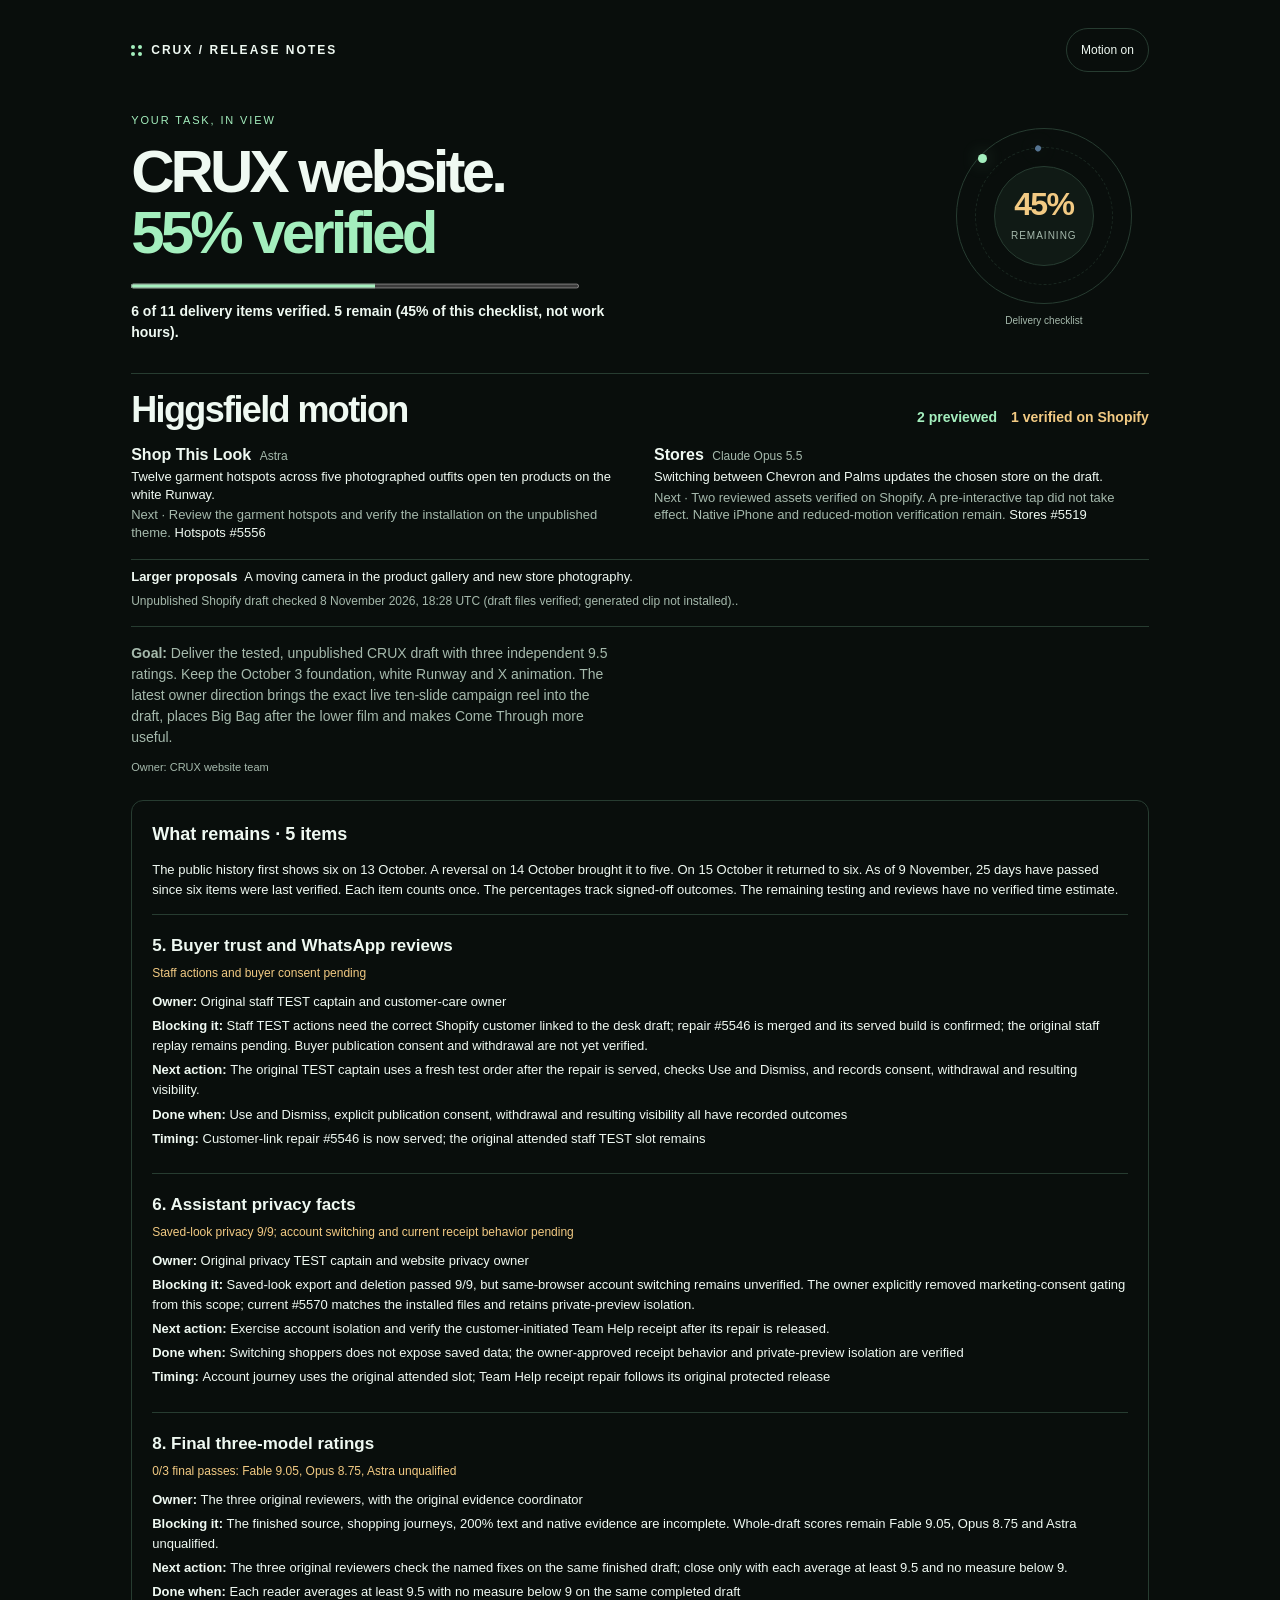
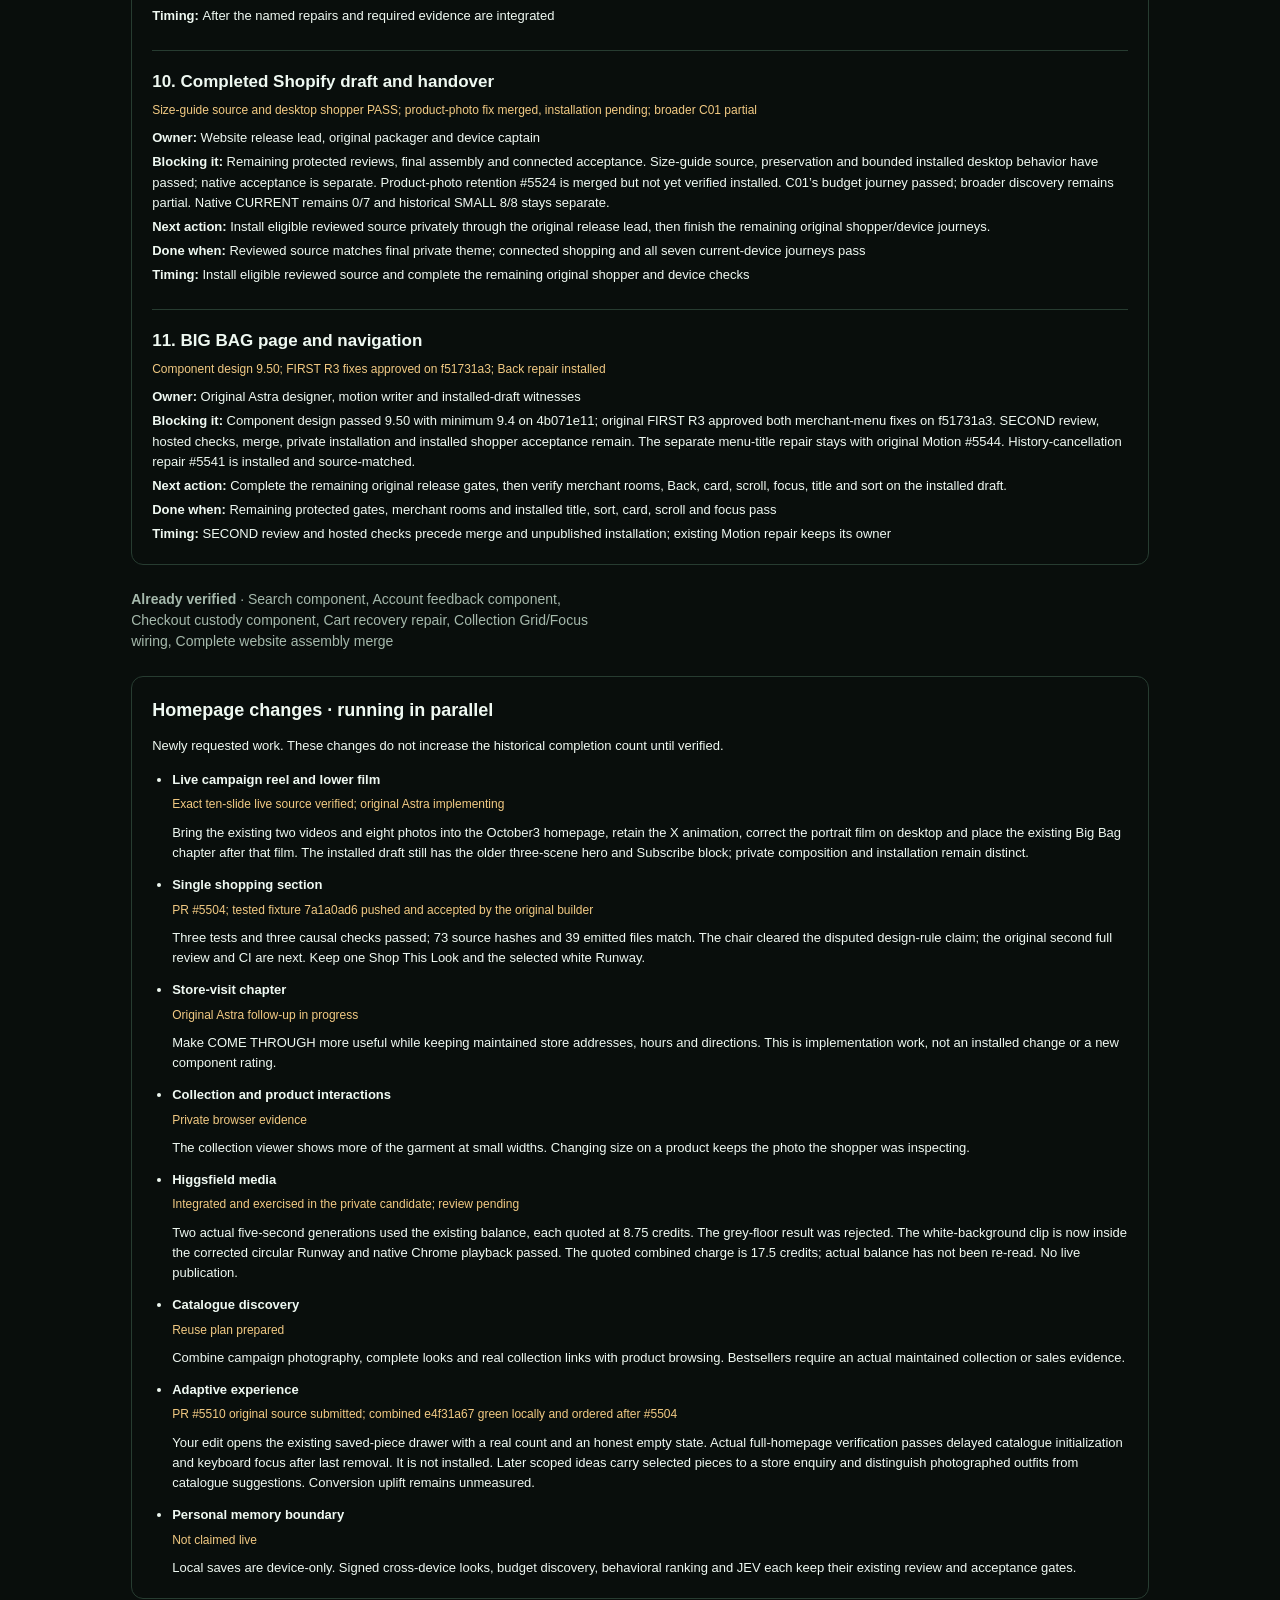
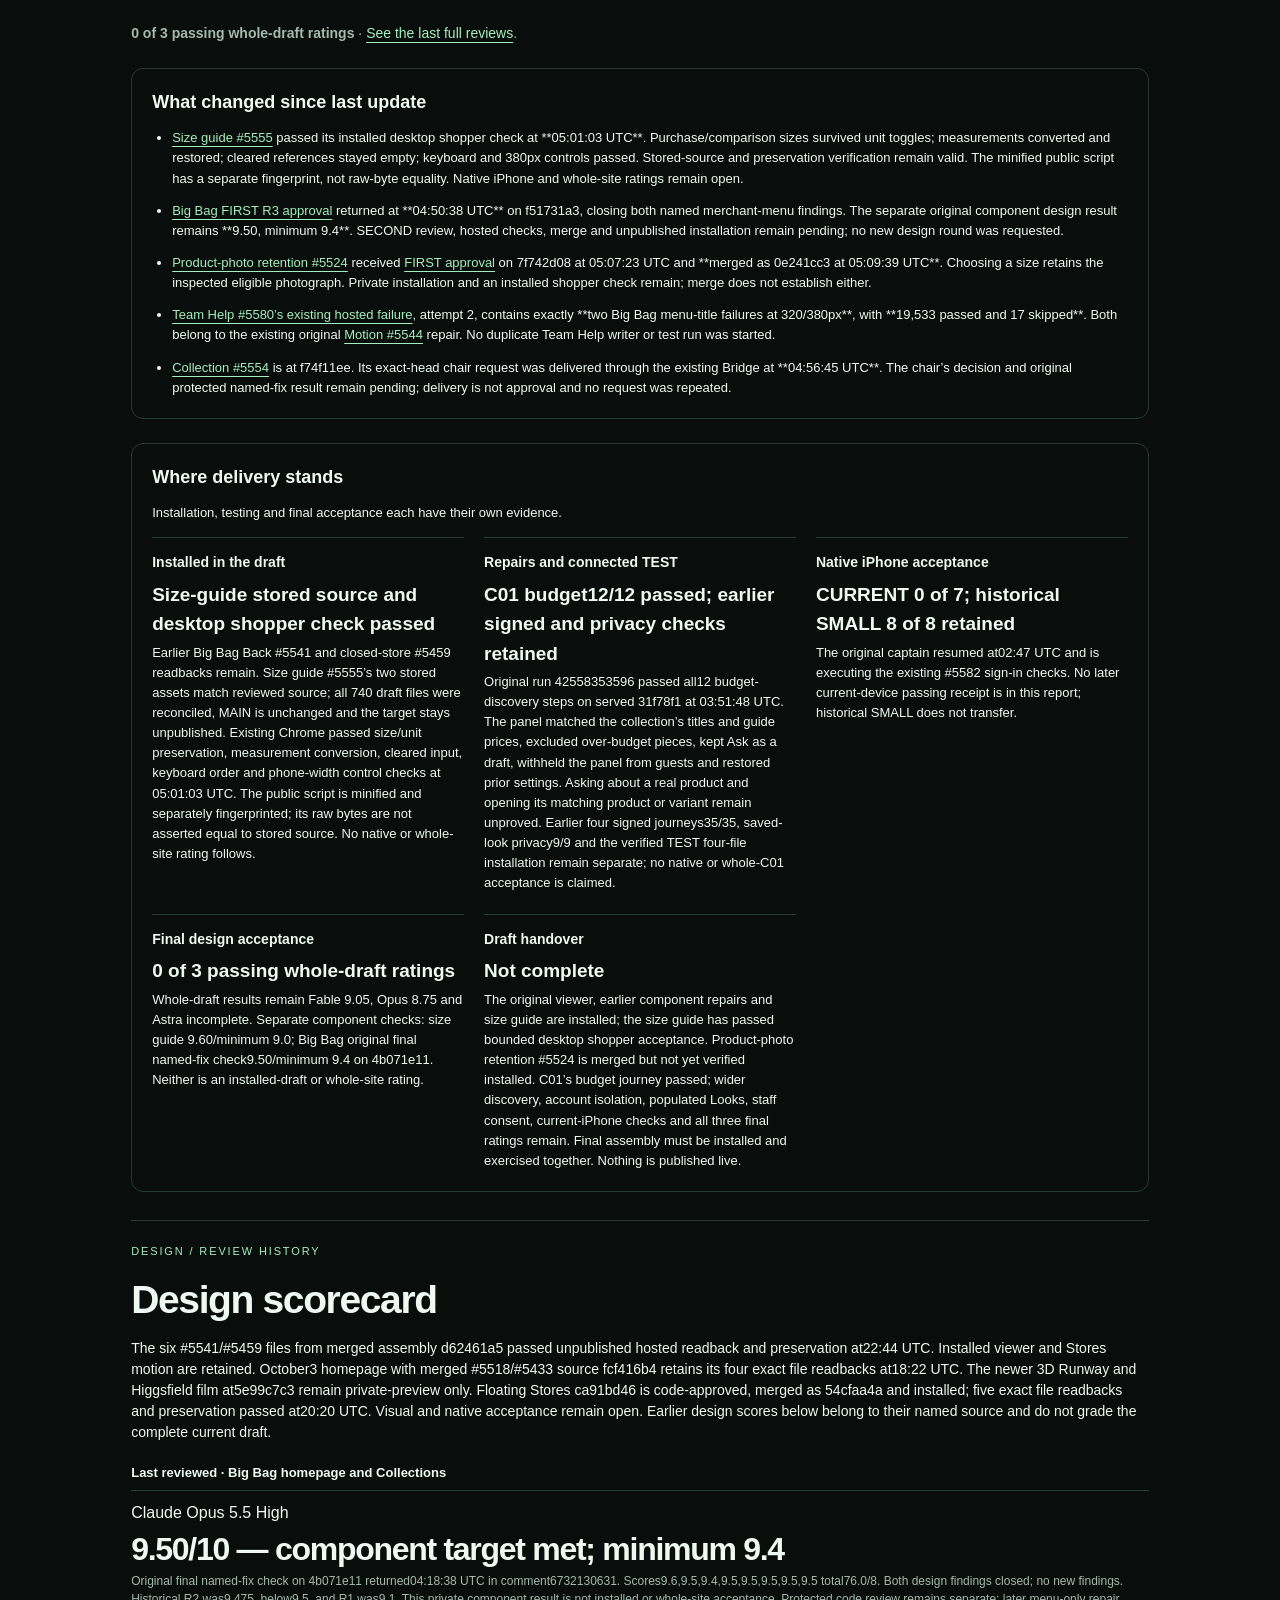
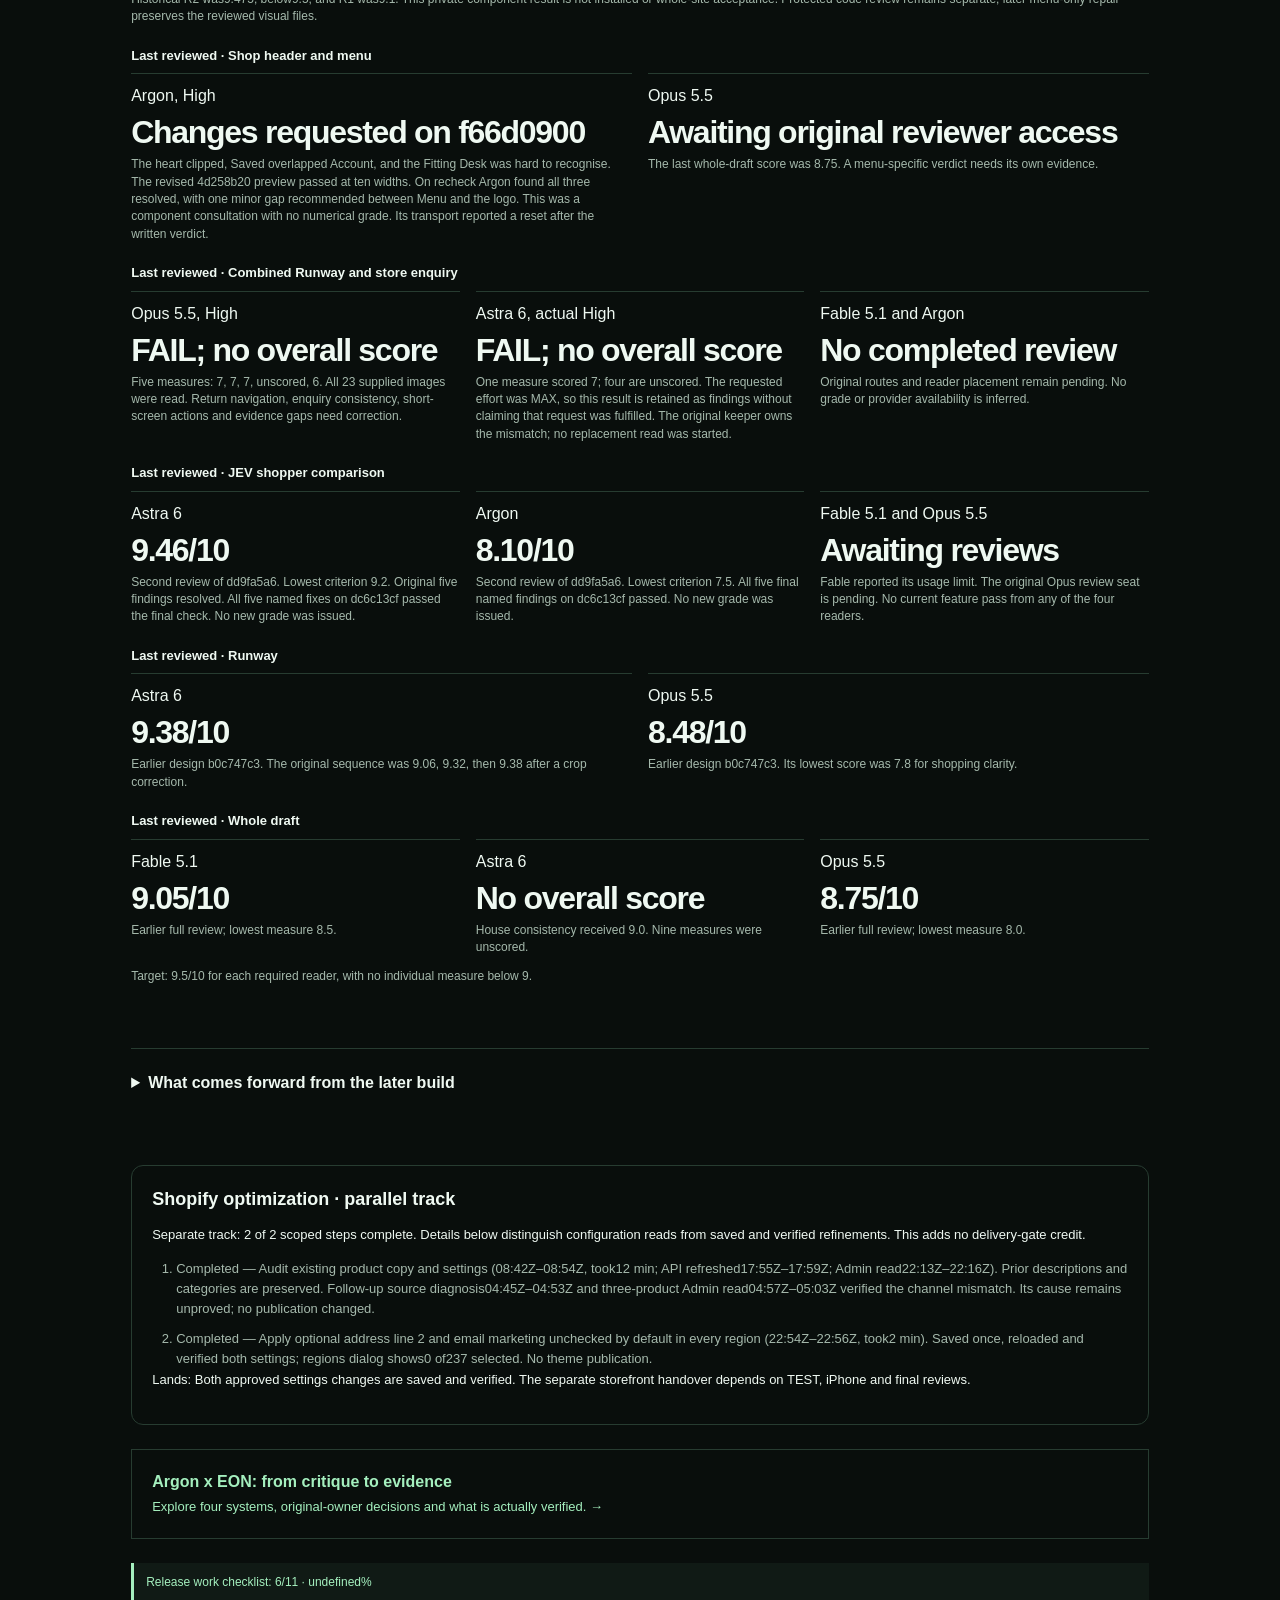
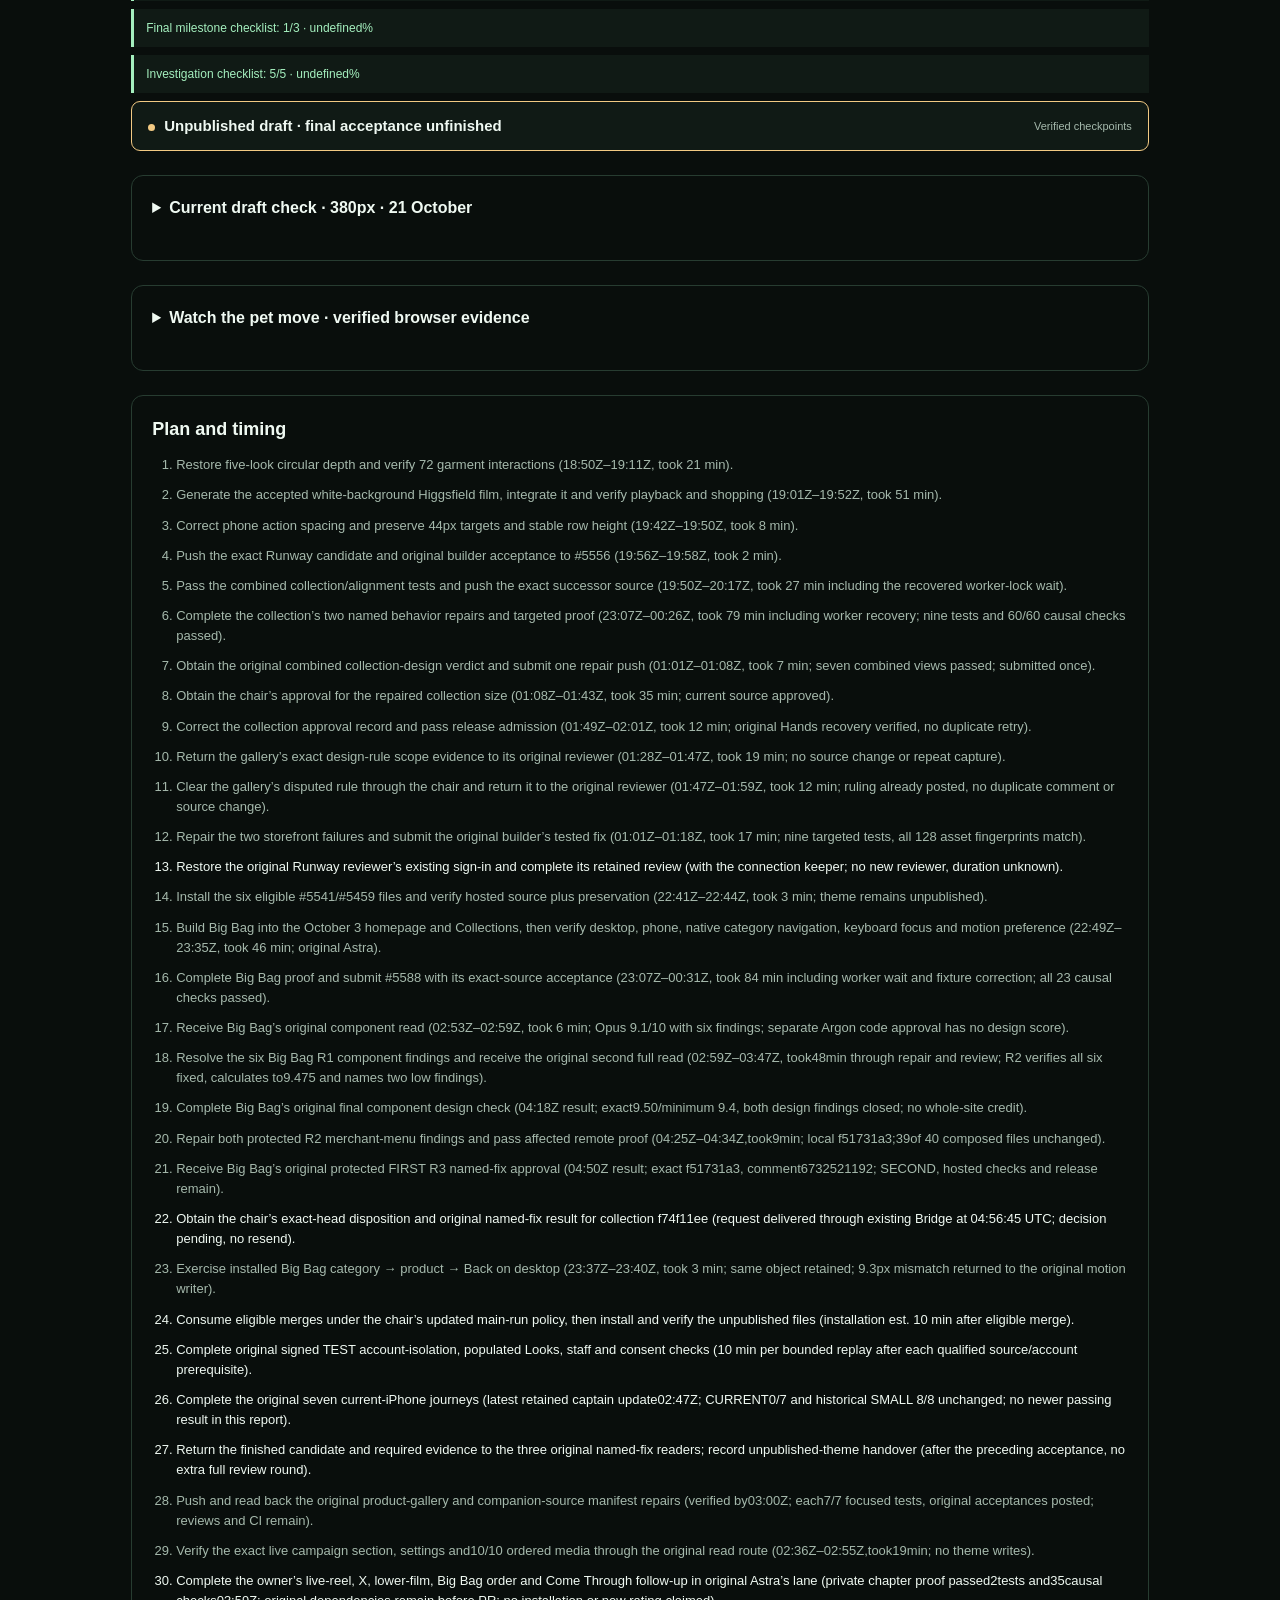
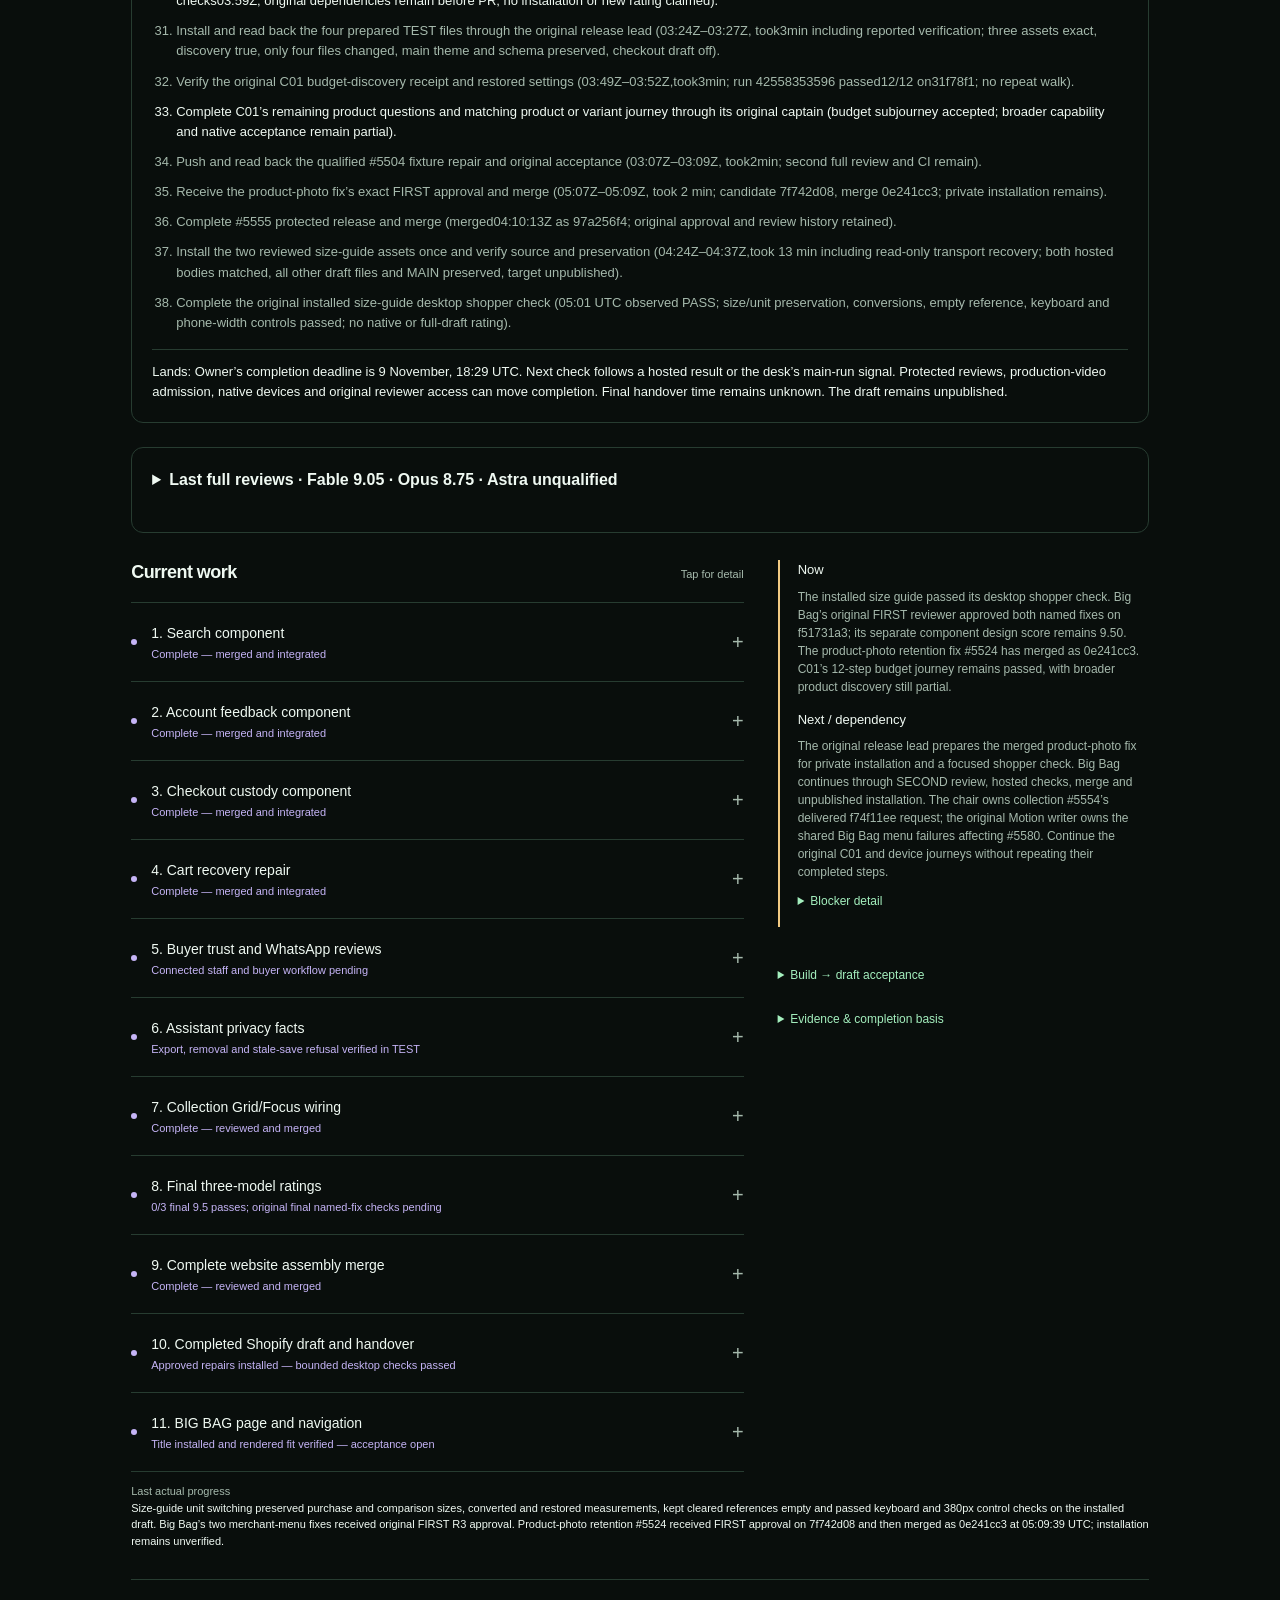
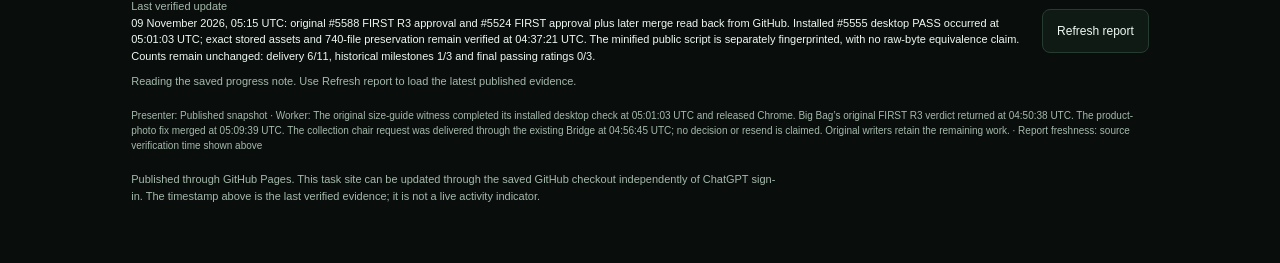
==== index.html @ 52857fd7 "Update verified CRUX website progress" ====
<!doctype html>
<html lang="en">
<head>
<meta charset="utf-8"><meta name="viewport" content="width=device-width,initial-scale=1">
<meta name="color-scheme" content="dark"><title>Task progress</title>
<style>
:root{--bg:#090e0c;--panel:#101a15;--line:#273c31;--text:#eff9f2;--muted:#a5b9ac;--green:#a4efbe;--blue:#94c9ff;--amber:#f2ca83;--violet:#c5b4f6;--spring:cubic-bezier(.2,.8,.2,1)}
*{box-sizing:border-box}body{margin:0;background:var(--bg);color:var(--text);font-family:-apple-system,BlinkMacSystemFont,"Segoe UI",sans-serif;line-height:1.5}button,a,summary{-webkit-tap-highlight-color:transparent;touch-action:manipulation}button{font:inherit;color:inherit;cursor:pointer}button:focus-visible,a:focus-visible,summary:focus-visible{outline:2px solid var(--green);outline-offset:5px}button:active{transform:translateY(1px);background:#294435}a{color:var(--green);text-underline-offset:4px}button,summary{min-height:44px}button{transition:background .2s,transform .2s var(--spring)}.frame{max-width:1120px;margin:auto;padding:28px clamp(20px,4vw,52px) 48px}.top{display:flex;align-items:center;justify-content:space-between;gap:16px}.brand{font-size:12px;letter-spacing:.17em;text-transform:uppercase;font-weight:650;display:flex;align-items:center;gap:9px}.mark{display:grid;grid-template-columns:repeat(2,4px);gap:3px}.mark i{height:4px;background:var(--green);border-radius:50%}.top button{background:transparent;border:1px solid var(--line);border-radius:99px;padding:8px 14px;font-size:12px}.hero{display:grid;grid-template-columns:1fr 210px;gap:24px;align-items:center;padding:40px 0 30px}.eyebrow{font-size:11px;letter-spacing:.17em;text-transform:uppercase;color:var(--green);margin:0 0 12px}.hero h1{font-size:clamp(34px,5.5vw,66px);letter-spacing:-.065em;line-height:1.02;font-weight:550;margin:0 0 16px}.hero h1 span{color:var(--green)}.intro{display:-webkit-box;-webkit-line-clamp:2;-webkit-box-orient:vertical;overflow:hidden;font-size:14px;color:var(--muted);max-width:490px;margin:0}.signal{width:176px;height:176px;position:relative;display:grid;place-items:center;margin:auto}.orbit{position:absolute;inset:0;border:1px solid var(--line);border-radius:50%}.orbit:after{content:"";position:absolute;top:25px;left:21px;width:9px;height:9px;background:var(--green);box-shadow:0 0 18px #a4efbe55;border-radius:50%}.orbit.inner{inset:19px;border-style:dashed;opacity:.55;transform:rotate(40deg)}.orbit.inner:after{background:var(--blue);height:6px;width:6px;top:17px;left:17px}.signal-center{width:100px;height:100px;border-radius:50%;background:var(--panel);border:1px solid var(--line);display:grid;place-content:center;text-align:center}.signal-center b{color:var(--green);font-size:32px;font-weight:750;letter-spacing:-.05em;line-height:1.05}.signal-center small{font-size:10px;color:var(--muted);letter-spacing:.1em;text-transform:uppercase;margin-top:6px}.signal-caption{text-align:center;color:var(--muted);font-size:10px;margin:9px 0 0}.motion-on .state-change .signal-center{animation:arrive .24s var(--spring)}@keyframes orbit{to{transform:rotate(360deg)}}.milestone{display:flex;gap:12px;justify-content:space-between;align-items:center;padding:13px 16px;border:1px solid var(--line);background:var(--panel);border-radius:9px}.milestone strong{font-size:15px;font-weight:750;color:var(--text)}.milestone strong:before{content:"";display:inline-block;width:7px;height:7px;background:var(--green);border-radius:50%;margin-right:9px}.milestone span{font-size:11px;color:var(--muted)}.journey{display:grid;grid-template-columns:repeat(5,1fr);margin:26px 0 32px;position:relative}.journey:before{content:"";height:1px;background:var(--line);position:absolute;left:0;right:0;top:8px}.step{position:relative;font-size:11px;color:var(--muted)}.node{display:block;width:17px;height:17px;border-radius:50%;border:1px solid #50645a;background:var(--bg);margin-bottom:9px;position:relative}.step.active{color:var(--blue)}.step.active .node{border-color:var(--blue);box-shadow:0 0 0 4px #94c9ff12}.step.active .node:after{content:"";position:absolute;inset:4px;background:var(--blue);border-radius:50%}.step.review{color:var(--violet)}.step.review .node{border-color:#73668f}.step:last-child{text-align:right}.step:last-child .node{margin-left:auto}.step small{display:block;font-size:10px;color:var(--muted);margin-top:3px}.section-heading{display:flex;justify-content:space-between;align-items:baseline;gap:16px;margin:0 0 16px}.section-heading h2{font-size:18px;letter-spacing:-.03em;font-weight:550;margin:0}.section-heading span{font-size:11px;color:var(--muted)}.workspace{display:grid;grid-template-columns:minmax(0,1.65fr) minmax(230px,1fr);gap:34px}.list{border-top:1px solid var(--line)}.work{border-bottom:1px solid var(--line);padding:17px 0;position:relative}.work summary{list-style:none;display:grid;grid-template-columns:10px 1fr auto;align-items:center;gap:10px;cursor:pointer}.work summary::-webkit-details-marker{display:none}.work summary:after{content:"+";color:var(--muted);font-size:20px;font-weight:300}.work[open] summary:after{content:"−"}.dot{width:6px;height:6px;border-radius:50%;background:var(--blue)}.work[data-tone="green"] .dot{background:var(--green)}.work[data-tone="amber"] .dot{background:var(--amber)}.work[data-tone="violet"] .dot{background:var(--violet)}.work-title{font-size:14px;display:block;font-weight:500}.work-state{font-size:11px;display:block;color:var(--blue);margin-top:2px}.work[data-tone="green"] .work-state{color:var(--green)}.work[data-tone="amber"] .work-state{color:var(--amber)}.work[data-tone="violet"] .work-state{color:var(--violet)}.work-content{padding:6px 22px 0;font-size:12px;color:var(--muted)}.work-content p{margin:0 0 12px}.work-content b{color:var(--text);font-size:10px;font-weight:500;letter-spacing:.08em;text-transform:uppercase;display:block;margin-bottom:4px}.motion-on .work[open] .work-content{animation:arrive .24s var(--spring)}@keyframes arrive{from{opacity:0;transform:translateY(-5px)}to{opacity:1;transform:translateY(0)}}.aside{padding-top:1px}.note{border-left:2px solid var(--green);padding:0 0 2px 18px;margin-bottom:28px}.note h3{font-size:13px;margin:0 0 8px;font-weight:500}.note p{color:var(--muted);font-size:12px;margin:0}.note.amber{border-color:var(--amber)}.proof-list{padding:0;list-style:none;margin:16px 0 25px}.proof-list li{position:relative;padding:0 0 16px 22px;color:var(--muted);font-size:12px}.proof-list li:before{content:"✓";color:var(--green);position:absolute;left:0}.evidence summary{font-size:12px;cursor:pointer;color:var(--green);padding:11px 0}.evidence ul{padding-left:16px;margin:0}.evidence li{font-size:12px;margin:10px 0;overflow-wrap:anywhere}.evidence code{font-size:11px;color:var(--muted)}.footer{border-top:1px solid var(--line);margin-top:30px;padding-top:18px;display:flex;align-items:center;justify-content:space-between;gap:12px}.timestamp{font-size:11px;color:var(--muted)}.timestamp strong{font-weight:400;color:var(--text);display:block}.refresh{border:1px solid var(--line);background:var(--panel);border-radius:8px;padding:8px 14px;font-size:12px;flex-shrink:0}.read-status{color:var(--muted);font-size:11px;margin:9px 0 0;min-height:17px}.fineprint{font-size:10px;color:var(--muted);margin:18px 0 0}.no-data{padding:20px;border:1px solid var(--amber);font-size:14px}.headline-small{font-size:10px;text-transform:uppercase;letter-spacing:.12em;color:var(--muted);margin:0 0 15px}.empty{font-size:13px;color:var(--amber)}
@media(max-width:730px){.frame{padding:20px 23px 32px}.workspace{grid-template-columns:1fr;gap:30px}.hero{grid-template-columns:1fr 110px;gap:12px;padding:30px 0 24px}.signal{height:104px;width:104px}.signal-center{width:64px;height:64px}.signal-center b{font-size:24px}.signal-center small{font-size:8px}.orbit.inner{inset:10px}.orbit:after{top:12px;left:12px;width:7px;height:7px}.orbit.inner:after{top:9px;left:9px}.signal-caption{font-size:9px}.hero h1{font-size:38px}.intro{font-size:12px}.milestone{align-items:flex-start;flex-direction:column;gap:3px}.journey{margin-bottom:28px}.step{font-size:10px}.step small{font-size:9px}.aside{padding-top:0}.work-title{font-size:14px}}
.workspace>.aside{grid-column:2;grid-row:1}.workspace>section{grid-column:1;grid-row:1}
@media(max-width:730px){.workspace>.aside,.workspace>section{grid-column:auto;grid-row:auto}.hero{padding:18px 0 16px}.hero h1{font-size:34px;margin-bottom:10px}.eyebrow{margin-bottom:8px}.work{padding:9px 0}.section-heading{margin-bottom:9px}.milestone{padding:10px 14px}.frame{padding-top:16px}.workspace{gap:24px}.signal{width:96px;height:96px}}
@media(max-width:360px){.frame{padding-left:17px;padding-right:17px}.hero{grid-template-columns:1fr 88px}.signal{width:88px;height:88px}.hero h1{font-size:34px}.signal-caption{max-width:88px}.journey .step small{max-width:55px}}
@media(prefers-reduced-motion:reduce){*,*:before,*:after{animation:none!important;transition:none!important;scroll-behavior:auto!important}}
#percent{font-weight:750}#fraction{font-size:14px;font-weight:700;color:var(--text);-webkit-line-clamp:unset}#scoped-progress p{font-size:14px;font-weight:750;color:var(--green);padding:10px 12px;border-left:3px solid var(--green);background:var(--panel);margin:8px 0;overflow-wrap:anywhere}.milestone:has(strong[data-completion="not-done"]){border-color:var(--amber)}.milestone strong[data-completion="not-done"]:before{background:var(--amber)}

[hidden]{display:none!important}.capability-mode .hero{grid-template-columns:minmax(0,1fr) 140px}.capability-mode #percent{display:block;font-size:clamp(22px,3vw,34px);letter-spacing:-.035em;margin-top:12px}.capability-mode .signal{width:128px;height:128px}.capability-mode .signal-center{width:90px;height:90px}.capability-mode .orbit.inner{display:none}.capability-panel{margin:26px 0;border-top:1px solid var(--line);padding-top:20px}.capability-note{color:var(--muted);font-size:12px;max-width:800px}.capability-counts{display:grid;grid-template-columns:repeat(5,minmax(0,1fr));gap:12px;margin:18px 0}.stage-count{border-left:2px solid var(--line);padding-left:10px;min-width:0}.stage-count h3{font-size:13px;margin:0 0 7px}.stage-count p{font-size:11px;color:var(--muted);margin:0 0 3px}.cap-state[data-state="Verified"]{color:var(--green)}.cap-state[data-state="Partial"]{color:var(--amber)}.cap-state[data-state="Staged"]{color:var(--violet)}.cap-table-wrap{max-height:65vh;overflow:auto;border:1px solid var(--line);border-radius:8px}.cap-table-wrap:focus-visible{outline:2px solid var(--green);outline-offset:4px}.cap-table{border-collapse:collapse;width:100%;table-layout:fixed;font-size:11px}.cap-table th,.cap-table td{padding:10px 8px;text-align:left;vertical-align:top;border-bottom:1px solid var(--line);overflow-wrap:anywhere}.cap-table th{background:var(--panel);position:sticky;top:0;color:var(--text);z-index:1}.cap-table td{color:var(--muted)}.cap-table td:nth-child(2){font-weight:650;color:var(--text)}.cap-mobile{display:none}.capability-panel>details>summary,#supporting-work>summary{cursor:pointer;display:flex;align-items:center;gap:12px;font-size:14px;font-weight:650}.capability-panel>details>summary:after,#supporting-work>summary:after{content:'+';margin-left:auto;color:var(--muted)}.capability-panel>details[open]>summary:after,#supporting-work[open]>summary:after{content:'−'}.capability-panel>details>summary::-webkit-details-marker,#supporting-work>summary::-webkit-details-marker{display:none}.capability-panel>details>summary{margin:8px 0}.capability-warning{color:var(--amber);font-size:12px}.capability-mode #supporting-work{margin:14px 0;border-block:1px solid var(--line);padding:4px 0}.capability-mode #scoped-progress p{font-size:13px;font-weight:600}.capability-mode .milestone span{display:none}
@media(max-width:730px){.capability-mode .hero{grid-template-columns:1fr}.capability-mode .hero>div:last-child{display:none}.capability-mode .hero h1{font-size:38px}.capability-mode #percent{font-size:25px}.capability-counts{grid-template-columns:repeat(2,minmax(0,1fr));gap:14px}.stage-count:last-child{grid-column:1/-1}.stage-count p{display:inline;font-size:12px}.stage-count p+p:before{content:' · ';color:var(--muted)}.cap-table-wrap{display:none}.cap-mobile{display:block}.cap-mobile .work-content{padding-left:0;padding-right:0}.cap-mobile .work-content b{margin-top:12px}.capability-panel{margin-top:22px}.capability-note{font-size:12px}}
.explicit-outcomes .cap-table col:nth-child(1){width:5%!important}.explicit-outcomes .cap-table col:nth-child(2){width:19%!important}.explicit-outcomes .cap-table col:nth-child(n+3):nth-child(-n+6){width:8%!important}.explicit-outcomes .cap-table col:nth-child(7){width:26%!important}.explicit-outcomes .cap-table col:nth-child(8){width:18%!important}.explicit-outcomes .cap-table td details summary{cursor:pointer;color:var(--green);min-height:44px}.explicit-outcomes .cap-table td details p{margin:8px 0 0}
#delivery-meter{display:block;width:min(100%,28rem);height:.6rem;margin:1.15rem 0 .65rem;accent-color:var(--green)}.signal-center b{color:var(--amber)}.intro{display:block;overflow:visible;-webkit-line-clamp:unset}#higgsfield-motion{border-block:1px solid var(--line);padding:16px 0 14px;margin:0 0 16px;scroll-margin-top:14px}
.motion-heading{display:flex;align-items:baseline;justify-content:space-between;gap:4px 16px;flex-wrap:wrap}
.motion-heading h2{font-size:clamp(23px,3.2vw,36px);letter-spacing:-.045em;line-height:1.12;margin:0}
.motion-counts{display:flex;flex-wrap:wrap;gap:4px 14px;margin:0;font-size:14px}
.motion-counts strong:first-child{color:var(--green)}.motion-counts strong:last-child{color:var(--amber)}
#motion-treatments{list-style:none;padding:0;margin:14px 0;display:grid;grid-template-columns:repeat(2,minmax(0,1fr));gap:12px 28px}
#motion-treatments h3{font-size:16px;line-height:1.3;margin:0 0 3px}
#motion-treatments h3 small,.motion-checked{font-size:12px;color:var(--muted);font-weight:450}
#motion-treatments h3 small{margin-left:4px}#motion-treatments p,.motion-proposals{font-size:13px;line-height:1.35;margin:3px 0}
#motion-treatments .motion-next{color:var(--muted)}.motion-review{white-space:nowrap;color:var(--text)}
.motion-proposals{border-top:1px solid var(--line);padding-top:8px}.motion-proposals b{margin-right:4px}
@media(max-width:600px){#motion-treatments{grid-template-columns:1fr;gap:10px;margin:10px 0}.motion-counts{margin-top:3px}}
#delivery-stages{list-style:none;padding:0;display:grid;grid-template-columns:repeat(auto-fit,minmax(min(100%,245px),1fr));gap:20px}#delivery-stages h3{font-size:14px;margin:0 0 6px}#delivery-stages strong{font-size:19px}#delivery-stages li{border-top:1px solid var(--line);padding-top:14px}.signal-center small{font-size:10px}.scoreboard,.recovery-list{border-block-start:1px solid var(--line);margin:28px 0;padding:22px 0}.scoreboard h2{margin:0;font-size:clamp(24px,4vw,39px);letter-spacing:-.035em}.scoreboard h3{font-size:13px;margin:20px 0 8px}.scoreboard ul{display:grid;grid-template-columns:repeat(auto-fit,minmax(min(100%,180px),1fr));gap:16px;list-style:none;padding:0;margin:0}.scoreboard li{border-block-start:1px solid var(--line);padding-top:10px}.scoreboard li>*{display:block}.scoreboard li strong{font-size:clamp(21px,3vw,32px);letter-spacing:-.04em}.scoreboard small,.target-score,.recovery-list small{color:var(--muted);font-size:12px;line-height:1.45}.current-score{font-size:14px;margin:8px 0}.recovery-list summary{font-weight:650;cursor:pointer}.recovery-list li{padding:7px 0}.recovery-list small{display:block}.recovery-list li p{margin:4px 0;font-size:14px}.current-update ul{padding-left:20px;margin:0;display:grid;gap:12px}.current-update li,.current-update p{font-size:13px;line-height:1.55;overflow-wrap:anywhere}.current-update li p{margin:4px 0 0}.current-update>p{margin:0 0 14px}.gate-state{display:block;color:var(--amber);font-size:12px;margin:5px 0 9px}#open-delivery-gates{list-style:none;padding:0;gap:24px}#open-delivery-gates>li{border-top:1px solid var(--line);padding-top:18px}#open-delivery-gates>li>strong{font-size:17px}#open-delivery-gates b{font-weight:600}.pet-evidence{margin:24px 0;padding:20px;border:1px solid var(--line);border-radius:12px}.pet-evidence summary{cursor:pointer;font-weight:600}.pet-evidence p{font-size:13px;line-height:1.55}.pet-media{display:grid;grid-template-columns:repeat(auto-fit,minmax(min(100%,260px),1fr));gap:20px}.pet-media figure{margin:0}.pet-media video,.pet-media img{width:100%;max-height:420px;object-fit:contain;background:#fff}.pet-media figcaption{font-size:12px;margin-top:8px}.timed-plan{margin:24px 0;padding:20px;border:1px solid var(--line);border-radius:12px}.timed-plan h2{margin:0 0 12px;font-size:18px}.timed-plan ol{margin:0;padding-left:24px;display:grid;gap:10px}.timed-plan li{font-size:13px;line-height:1.55;overflow-wrap:anywhere}.timed-plan li[data-complete="true"]{color:var(--muted)}#timed-plan-landing{border-top:1px solid var(--line);margin:16px 0 0;padding-top:12px;font-size:13px;line-height:1.55}.ratings{display:grid;grid-template-columns:repeat(3,1fr);gap:12px;margin:24px 0}.ratings>div{border-bottom:1px solid var(--line);padding:12px 0}.ratings strong,.ratings span{display:block;font-size:13px}.ratings span{color:var(--amber);font-size:12px;margin-top:6px}.ratings p{grid-column:1/-1;margin:0;color:var(--muted);font-size:11px}.hero h1{font-size:clamp(34px,5.5vw,60px)}#scoped-progress p{font-size:12px;font-weight:500}.portable-note{font-size:11px;color:var(--muted);margin-top:18px;max-width:650px}</style>
</head>
<body>
<main class="frame" id="dashboard">
 <header class="top"><div class="brand"><span class="mark" aria-hidden="true"><i></i><i></i><i></i><i></i></span> CRUX / Release notes</div><button id="motion" type="button" aria-pressed="false">Motion off</button></header>
 <section class="hero" aria-labelledby="title"><div><p class="eyebrow">Your task, in view</p><h1 id="title">CRUX website.<br><span id="percent">55% verified</span></h1><progress id="delivery-meter" aria-label="Verified delivery items" value="6" max="11"></progress><p class="intro" id="fraction">6 of 11 delivery items verified. 5 remain (45% of this checklist, not work hours).</p></div><div><div class="signal" role="img" id="signal"><div class="orbit outer" aria-hidden="true"></div><div class="orbit inner" aria-hidden="true"></div><div class="signal-center"><b id="ring-percent">45%</b><small>Remaining</small></div></div><p class="signal-caption">Delivery checklist</p></div></section>
<section id="higgsfield-motion" aria-labelledby="motion-title"><div class="motion-heading"><h2 id="motion-title">Higgsfield motion</h2><p class="motion-counts"><strong id="motion-previewed">2 previewed</strong><strong id="motion-verified">1 verified on Shopify</strong></p></div><ul id="motion-treatments"><li><h3>Shop This Look <small>Astra</small></h3><p>Twelve garment hotspots across five photographed outfits open ten products on the white Runway.</p><p class="motion-next">Next · Review the garment hotspots and verify the installation on the unpublished theme. <span class="motion-review">Hotspots #5556</span></p></li><li><h3>Stores <small>Claude Opus 5.5</small></h3><p>Switching between Chevron and Palms updates the chosen store on the draft.</p><p class="motion-next">Next · Two reviewed assets verified on Shopify. A pre-interactive tap did not take effect. Native iPhone and reduced-motion verification remain. <span class="motion-review">Stores #5519</span></p></li></ul><p class="motion-proposals"><b>Larger proposals</b> <span id="motion-proposals">A moving camera in the product gallery and new store photography.</span></p><small class="motion-checked">Unpublished Shopify draft checked <span id="motion-checked">8 November 2026, 18:28 UTC (draft files verified; generated clip not installed).</span>.</small></section>
 <p class="intro"><strong>Goal: </strong><span id="outcome"></span></p><p id="owner" class="timestamp"></p><section class="timed-plan current-update" aria-labelledby="open-gates-heading"><h2 id="open-gates-heading">What remains · 5 items</h2><p id="checklist-history">The public history first shows six on 13 October. A reversal on 14 October brought it to five. On 15 October it returned to six. As of 9 November, 25 days have passed since six items were last verified. Each item counts once. The percentages track signed-off outcomes. The remaining testing and reviews have no verified time estimate.</p><ul id="open-delivery-gates"><li><strong>5. Buyer trust and WhatsApp reviews</strong><span class="gate-state">Staff actions and buyer consent pending</span><p><b>Owner: </b>Original staff TEST captain and customer-care owner</p><p><b>Blocking it: </b>Staff TEST actions need the correct Shopify customer linked to the desk draft; repair #5546 is merged and its served build is confirmed; the original staff replay remains pending. Buyer publication consent and withdrawal are not yet verified.</p><p><b>Next action: </b>The original TEST captain uses a fresh test order after the repair is served, checks Use and Dismiss, and records consent, withdrawal and resulting visibility.</p><p><b>Done when: </b>Use and Dismiss, explicit publication consent, withdrawal and resulting visibility all have recorded outcomes</p><p><b>Timing: </b>Customer-link repair #5546 is now served; the original attended staff TEST slot remains</p></li><li><strong>6. Assistant privacy facts</strong><span class="gate-state">Saved-look privacy 9/9; account switching and current receipt behavior pending</span><p><b>Owner: </b>Original privacy TEST captain and website privacy owner</p><p><b>Blocking it: </b>Saved-look export and deletion passed 9/9, but same-browser account switching remains unverified. The owner explicitly removed marketing-consent gating from this scope; current #5570 matches the installed files and retains private-preview isolation.</p><p><b>Next action: </b>Exercise account isolation and verify the customer-initiated Team Help receipt after its repair is released.</p><p><b>Done when: </b>Switching shoppers does not expose saved data; the owner-approved receipt behavior and private-preview isolation are verified</p><p><b>Timing: </b>Account journey uses the original attended slot; Team Help receipt repair follows its original protected release</p></li><li><strong>8. Final three-model ratings</strong><span class="gate-state">0/3 final passes: Fable 9.05, Opus 8.75, Astra unqualified</span><p><b>Owner: </b>The three original reviewers, with the original evidence coordinator</p><p><b>Blocking it: </b>The finished source, shopping journeys, 200% text and native evidence are incomplete. Whole-draft scores remain Fable 9.05, Opus 8.75 and Astra unqualified.</p><p><b>Next action: </b>The three original reviewers check the named fixes on the same finished draft; close only with each average at least 9.5 and no measure below 9.</p><p><b>Done when: </b>Each reader averages at least 9.5 with no measure below 9 on the same completed draft</p><p><b>Timing: </b>After the named repairs and required evidence are integrated</p></li><li><strong>10. Completed Shopify draft and handover</strong><span class="gate-state">Size-guide source and desktop shopper PASS; product-photo fix merged, installation pending; broader C01 partial</span><p><b>Owner: </b>Website release lead, original packager and device captain</p><p><b>Blocking it: </b>Remaining protected reviews, final assembly and connected acceptance. Size-guide source, preservation and bounded installed desktop behavior have passed; native acceptance is separate. Product-photo retention #5524 is merged but not yet verified installed. C01’s budget journey passed; broader discovery remains partial. Native CURRENT remains 0/7 and historical SMALL 8/8 stays separate.</p><p><b>Next action: </b>Install eligible reviewed source privately through the original release lead, then finish the remaining original shopper/device journeys.</p><p><b>Done when: </b>Reviewed source matches final private theme; connected shopping and all seven current-device journeys pass</p><p><b>Timing: </b>Install eligible reviewed source and complete the remaining original shopper and device checks</p></li><li><strong>11. BIG BAG page and navigation</strong><span class="gate-state">Component design 9.50; FIRST R3 fixes approved on f51731a3; Back repair installed</span><p><b>Owner: </b>Original Astra designer, motion writer and installed-draft witnesses</p><p><b>Blocking it: </b>Component design passed 9.50 with minimum 9.4 on 4b071e11; original FIRST R3 approved both merchant-menu fixes on f51731a3. SECOND review, hosted checks, merge, private installation and installed shopper acceptance remain. The separate menu-title repair stays with original Motion #5544. History-cancellation repair #5541 is installed and source-matched.</p><p><b>Next action: </b>Complete the remaining original release gates, then verify merchant rooms, Back, card, scroll, focus, title and sort on the installed draft.</p><p><b>Done when: </b>Remaining protected gates, merchant rooms and installed title, sort, card, scroll and focus pass</p><p><b>Timing: </b>SECOND review and hosted checks precede merge and unpublished installation; existing Motion repair keeps its owner</p></li></ul></section><p class="intro"><strong>Already verified</strong> · <span id="completed-delivery">Search component, Account feedback component, Checkout custody component, Cart recovery repair, Collection Grid/Focus wiring, Complete website assembly merge</span></p><section class="timed-plan current-update" aria-labelledby="homepage-direction-heading"><h2 id="homepage-direction-heading">Homepage changes · running in parallel</h2><p>Newly requested work. These changes do not increase the historical completion count until verified.</p><ul id="homepage-direction"><li><strong>Live campaign reel and lower film</strong><span class="gate-state">Exact ten-slide live source verified; original Astra implementing</span><p>Bring the existing two videos and eight photos into the October3 homepage, retain the X animation, correct the portrait film on desktop and place the existing Big Bag chapter after that film. The installed draft still has the older three-scene hero and Subscribe block; private composition and installation remain distinct.</p></li><li><strong>Single shopping section</strong><span class="gate-state">PR #5504; tested fixture 7a1a0ad6 pushed and accepted by the original builder</span><p>Three tests and three causal checks passed; 73 source hashes and 39 emitted files match. The chair cleared the disputed design-rule claim; the original second full review and CI are next. Keep one Shop This Look and the selected white Runway.</p></li><li><strong>Store-visit chapter</strong><span class="gate-state">Original Astra follow-up in progress</span><p>Make COME THROUGH more useful while keeping maintained store addresses, hours and directions. This is implementation work, not an installed change or a new component rating.</p></li><li><strong>Collection and product interactions</strong><span class="gate-state">Private browser evidence</span><p>The collection viewer shows more of the garment at small widths. Changing size on a product keeps the photo the shopper was inspecting.</p></li><li><strong>Higgsfield media</strong><span class="gate-state">Integrated and exercised in the private candidate; review pending</span><p>Two actual five-second generations used the existing balance, each quoted at 8.75 credits. The grey-floor result was rejected. The white-background clip is now inside the corrected circular Runway and native Chrome playback passed. The quoted combined charge is 17.5 credits; actual balance has not been re-read. No live publication.</p></li><li><strong>Catalogue discovery</strong><span class="gate-state">Reuse plan prepared</span><p>Combine campaign photography, complete looks and real collection links with product browsing. Bestsellers require an actual maintained collection or sales evidence.</p></li><li><strong>Adaptive experience</strong><span class="gate-state">PR #5510 original source submitted; combined e4f31a67 green locally and ordered after #5504</span><p>Your edit opens the existing saved-piece drawer with a real count and an honest empty state. Actual full-homepage verification passes delayed catalogue initialization and keyboard focus after last removal. It is not installed. Later scoped ideas carry selected pieces to a store enquiry and distinguish photographed outfits from catalogue suggestions. Conversion uplift remains unmeasured.</p></li><li><strong>Personal memory boundary</strong><span class="gate-state">Not claimed live</span><p>Local saves are device-only. Signed cross-device looks, budget discovery, behavioral ranking and JEV each keep their existing review and acceptance gates.</p></li></ul></section><p class="intro"><strong id="final-rating-count">0 of 3 passing whole-draft ratings</strong> · <a href="#rating-history">See the last full reviews</a>.</p><section class="timed-plan current-update" aria-labelledby="recent-changes-heading"><h2 id="recent-changes-heading">What changed since last update</h2><ul id="recent-changes"><li><a href="https://github.com/EON-CRUX/3.09/pull/5555">Size guide #5555</a> passed its installed desktop shopper check at **05:01:03 UTC**. Purchase/comparison sizes survived unit toggles; measurements converted and restored; cleared references stayed empty; keyboard and 380px controls passed. Stored-source and preservation verification remain valid. The minified public script has a separate fingerprint, not raw-byte equality. Native iPhone and whole-site ratings remain open.</li><li><a href="https://github.com/EON-CRUX/3.09/pull/5588#issuecomment-6732521192">Big Bag FIRST R3 approval</a> returned at **04:50:38 UTC** on f51731a3, closing both named merchant-menu findings. The separate original component design result remains **9.50, minimum 9.4**. SECOND review, hosted checks, merge and unpublished installation remain pending; no new design round was requested.</li><li><a href="https://github.com/EON-CRUX/3.09/pull/5524">Product-photo retention #5524</a> received <a href="https://github.com/EON-CRUX/3.09/pull/5524#issuecomment-6732720843">FIRST approval</a> on 7f742d08 at 05:07:23 UTC and **merged as 0e241cc3 at 05:09:39 UTC**. Choosing a size retains the inspected eligible photograph. Private installation and an installed shopper check remain; merge does not establish either.</li><li><a href="https://github.com/EON-CRUX/3.09/actions/runs/42552734099/job/128962023069">Team Help #5580’s existing hosted failure</a>, attempt 2, contains exactly **two Big Bag menu-title failures at 320/380px**, with **19,533 passed and 17 skipped**. Both belong to the existing original <a href="https://github.com/EON-CRUX/3.09/pull/5544">Motion #5544</a> repair. No duplicate Team Help writer or test run was started.</li><li><a href="https://github.com/EON-CRUX/3.09/pull/5554">Collection #5554</a> is at f74f11ee. Its exact-head chair request was delivered through the existing Bridge at **04:56:45 UTC**. The chair’s decision and original protected named-fix result remain pending; delivery is not approval and no request was repeated.</li></ul></section><section class="timed-plan current-update" aria-labelledby="delivery-stage-heading"><h2 id="delivery-stage-heading">Where delivery stands</h2><p>Installation, testing and final acceptance each have their own evidence.</p><ul id="delivery-stages"><li><h3>Installed in the draft</h3><strong>Size-guide stored source and desktop shopper check passed</strong><p>Earlier Big Bag Back #5541 and closed-store #5459 readbacks remain. Size guide #5555’s two stored assets match reviewed source; all 740 draft files were reconciled, MAIN is unchanged and the target stays unpublished. Existing Chrome passed size/unit preservation, measurement conversion, cleared input, keyboard order and phone-width control checks at 05:01:03 UTC. The public script is minified and separately fingerprinted; its raw bytes are not asserted equal to stored source. No native or whole-site rating follows.</p></li><li><h3>Repairs and connected TEST</h3><strong>C01 budget12/12 passed; earlier signed and privacy checks retained</strong><p>Original run 42558353596 passed all12 budget-discovery steps on served 31f78f1 at 03:51:48 UTC. The panel matched the collection’s titles and guide prices, excluded over-budget pieces, kept Ask as a draft, withheld the panel from guests and restored prior settings. Asking about a real product and opening its matching product or variant remain unproved. Earlier four signed journeys35/35, saved-look privacy9/9 and the verified TEST four-file installation remain separate; no native or whole-C01 acceptance is claimed.</p></li><li><h3>Native iPhone acceptance</h3><strong>CURRENT 0 of 7; historical SMALL 8 of 8 retained</strong><p>The original captain resumed at02:47 UTC and is executing the existing #5582 sign-in checks. No later current-device passing receipt is in this report; historical SMALL does not transfer.</p></li><li><h3>Final design acceptance</h3><strong>0 of 3 passing whole-draft ratings</strong><p>Whole-draft results remain Fable 9.05, Opus 8.75 and Astra incomplete. Separate component checks: size guide 9.60/minimum 9.0; Big Bag original final named-fix check9.50/minimum 9.4 on 4b071e11. Neither is an installed-draft or whole-site rating.</p></li><li><h3>Draft handover</h3><strong>Not complete</strong><p>The original viewer, earlier component repairs and size guide are installed; the size guide has passed bounded desktop shopper acceptance. Product-photo retention #5524 is merged but not yet verified installed. C01’s budget journey passed; wider discovery, account isolation, populated Looks, staff consent, current-iPhone checks and all three final ratings remain. Final assembly must be installed and exercised together. Nothing is published live.</p></li></ul></section><section class="scoreboard" id="design-scorecard" aria-labelledby="design-score-title"><p class="eyebrow">DESIGN / REVIEW HISTORY</p><h2 id="design-score-title">Design scorecard</h2><p class="current-score">The six #5541/#5459 files from merged assembly d62461a5 passed unpublished hosted readback and preservation at22:44 UTC. Installed viewer and Stores motion are retained. October3 homepage with merged #5518/#5433 source fcf416b4 retains its four exact file readbacks at18:22 UTC. The newer 3D Runway and Higgsfield film at5e99c7c3 remain private-preview only. Floating Stores ca91bd46 is code-approved, merged as 54cfaa4a and installed; five exact file readbacks and preservation passed at20:20 UTC. Visual and native acceptance remain open. Earlier design scores below belong to their named source and do not grade the complete current draft.</p><h3>Last reviewed · Big Bag homepage and Collections</h3><ul><li><span>Claude Opus 5.5 High</span><strong>9.50/10 — component target met; minimum 9.4</strong><small>Original final named-fix check on 4b071e11 returned04:18:38 UTC in comment6732130631. Scores9.6,9.5,9.4,9.5,9.5,9.5,9.5,9.5 total76.0/8. Both design findings closed; no new findings. Historical R2 was9.475, below9.5, and R1 was9.1. This private component result is not installed or whole-site acceptance. Protected code review remains separate; later menu-only repair preserves the reviewed visual files.</small></li></ul><h3>Last reviewed · Shop header and menu</h3><ul><li><span>Argon, High</span><strong>Changes requested on f66d0900</strong><small>The heart clipped, Saved overlapped Account, and the Fitting Desk was hard to recognise. The revised 4d258b20 preview passed at ten widths. On recheck Argon found all three resolved, with one minor gap recommended between Menu and the logo. This was a component consultation with no numerical grade. Its transport reported a reset after the written verdict.</small></li><li><span>Opus 5.5</span><strong>Awaiting original reviewer access</strong><small>The last whole-draft score was 8.75. A menu-specific verdict needs its own evidence.</small></li></ul><h3>Last reviewed · Combined Runway and store enquiry</h3><ul><li><span>Opus 5.5, High</span><strong>FAIL; no overall score</strong><small>Five measures: 7, 7, 7, unscored, 6. All 23 supplied images were read. Return navigation, enquiry consistency, short-screen actions and evidence gaps need correction.</small></li><li><span>Astra 6, actual High</span><strong>FAIL; no overall score</strong><small>One measure scored 7; four are unscored. The requested effort was MAX, so this result is retained as findings without claiming that request was fulfilled. The original keeper owns the mismatch; no replacement read was started.</small></li><li><span>Fable 5.1 and Argon</span><strong>No completed review</strong><small>Original routes and reader placement remain pending. No grade or provider availability is inferred.</small></li></ul><h3>Last reviewed · JEV shopper comparison</h3><ul><li><span>Astra 6</span><strong>9.46/10</strong><small>Second review of dd9fa5a6. Lowest criterion 9.2. Original five findings resolved. All five named fixes on dc6c13cf passed the final check. No new grade was issued.</small></li><li><span>Argon</span><strong>8.10/10</strong><small>Second review of dd9fa5a6. Lowest criterion 7.5. All five final named findings on dc6c13cf passed. No new grade was issued.</small></li><li><span>Fable 5.1 and Opus 5.5</span><strong>Awaiting reviews</strong><small>Fable reported its usage limit. The original Opus review seat is pending. No current feature pass from any of the four readers.</small></li></ul><h3>Last reviewed · Runway</h3><ul><li><span>Astra 6</span><strong>9.38/10</strong><small>Earlier design b0c747c3. The original sequence was 9.06, 9.32, then 9.38 after a crop correction.</small></li><li><span>Opus 5.5</span><strong>8.48/10</strong><small>Earlier design b0c747c3. Its lowest score was 7.8 for shopping clarity.</small></li></ul><h3>Last reviewed · Whole draft</h3><ul><li><span>Fable 5.1</span><strong>9.05/10</strong><small>Earlier full review; lowest measure 8.5.</small></li><li><span>Astra 6</span><strong>No overall score</strong><small>House consistency received 9.0. Nine measures were unscored.</small></li><li><span>Opus 5.5</span><strong>8.75/10</strong><small>Earlier full review; lowest measure 8.0.</small></li></ul><p class="target-score">Target: 9.5/10 for each required reader, with no individual measure below 9.</p></section><details class="recovery-list"><summary>What comes forward from the later build</summary><ol><li><strong>Inspect a piece</strong><small>Verified in the unified private build</small><p>Twelve garment entries across five looks. Tap the jersey, compare photos, choose a size or ask a store. The repaired candidate now verifies selected variant, shared-garment identity and return to the originating look. Independent acceptance remains open.</p></li><li><strong>Dress the look</strong><small>In the private preview</small><p>Each numbered piece in the Runway leads to its existing product. Next: verify the unpublished product page, size selection, bag and return to the same look on iPhone.</p></li><li><strong>Browse the collection</strong><small>Private source verified; installed replay pending</small><p>Categories, Grid and Focus and populated filters passed nine Chromium scenarios. The latest two-page replay verified 39 eligible primary links, one unavailable card and 22 colour choices after selecting M and In stock.</p></li><li><strong>Try it in a shop</strong><small>Verified on the private preview</small><p>Open Stores from four pages. The directory link focuses the locations. The repaired private candidate preserves the originating look, selected garment and variant through the store enquiry and return. Native and independent acceptance remain open.</p></li><li><strong>Explore Big Bag</strong><small>Component design 9.50; FIRST R3 named fixes approved</small><p>Original Opus closed both design findings on 4b071e11. Original Astra’s f51731a3 repaired the two protected merchant-menu cases, passed affected proof and received FIRST R3 approval at 04:50:38 UTC. SECOND review, hosted checks, merge, private installation and shopper acceptance remain separate.</p></li></ol></details><section class="timed-plan current-update" aria-labelledby="parallel-track-heading"><h2 id="parallel-track-heading">Shopify optimization · parallel track</h2><p>Separate track: 2 of 2 scoped steps complete. Details below distinguish configuration reads from saved and verified refinements. This adds no delivery-gate credit.</p><ol id="parallel-track-steps"><li data-complete="true">Completed — Audit existing product copy and settings (08:42Z–08:54Z, took12 min; API refreshed17:55Z–17:59Z; Admin read22:13Z–22:16Z). Prior descriptions and categories are preserved. Follow-up source diagnosis04:45Z–04:53Z and three-product Admin read04:57Z–05:03Z verified the channel mismatch. Its cause remains unproved; no publication changed.</li><li data-complete="true">Completed — Apply optional address line 2 and email marketing unchecked by default in every region (22:54Z–22:56Z, took2 min). Saved once, reloaded and verified both settings; regions dialog shows0 of237 selected. No theme publication.</li></ol><p id="parallel-track-landing">Lands: Both approved settings changes are saved and verified. The separate storefront handover depends on TEST, iPhone and final reviews.</p></section><a href="argon/" class="argon-exhibit-link" style="display:block;padding:20px;margin:24px 0;border:1px solid var(--line);text-decoration:none"><strong>Argon x EON: from critique to evidence</strong><br><span style="font-size:13px">Explore four systems, original-owner decisions and what is actually verified. &rarr;</span></a><div id="scoped-slot"></div><details id="supporting-work" hidden><summary>Supporting work</summary><div id="supporting-body"></div></details><div class="milestone"><strong id="milestone">Reading the original milestone…</strong><span>Verified checkpoints</span></div>
 <section id="capability-panel" class="capability-panel" aria-labelledby="capability-heading" hidden><div class="section-heading"><h2 id="capability-heading">Capability progress</h2><span id="capability-total"></span></div><p class="capability-note" id="capability-basis"></p><p class="capability-warning" id="capability-warning" hidden></p><div id="capability-counts" class="capability-counts"></div><details id="capability-details" open><summary id="capability-summary">Explore capability groups</summary><div class="cap-table-wrap" tabindex="0" role="region" aria-label="Capability delivery table; scroll for all groups"><table class="cap-table"><colgroup><col style="width:5%"><col style="width:20%"><col style="width:11%"><col style="width:11%"><col style="width:11%"><col style="width:11%"><col style="width:11%"><col style="width:20%"></colgroup><thead><tr><th scope="col">ID</th><th scope="col">Capability</th><th scope="col">Source</th><th scope="col">Tests</th><th scope="col">Review</th><th scope="col">Deployed</th><th scope="col">Accepted</th><th scope="col">Next</th></tr></thead><tbody id="capability-rows"></tbody></table></div><div id="capability-mobile" class="cap-mobile"></div></details></section>
 <details class="pet-evidence" id="current-draft-evidence"><summary>Current draft check · 380px · 21 October</summary><p>Unpublished draft, 21 October 2026, 05:44–05:54Z, desktop at 380 CSS px. Selecting available 12pro enabled Add to bag and Plan a store visit. No item was added and no store/customer message was sent. This image is scoped desktop evidence, not native, 200% text, timing or final acceptance.</p><div class="pet-media"><figure><a href="assets/draft-options-380-20261021.jpg"><img loading="lazy" width="380" height="844" src="assets/draft-options-380-20261021.jpg" alt="Options selected in the unpublished draft · 380px · 21 October 2026"></a><figcaption>Options selected in the unpublished draft · 380px · 21 October 2026</figcaption></figure></div></details><details class="pet-evidence"><summary>Watch the pet move · verified browser evidence</summary><p>Historical evidence from 20 October at 09:26:45Z on the installed unpublished draft: automatic movement and all four controls, head tilt, guide open/close and 20 seconds of reduced-motion stillness. Settled 380px/430px views fit at normal text size. These clips do not verify the later pet-only live installation. Touch dispatch was unsupported; no native, 200% text, performance or final-rating credit.</p><div class="pet-media"><figure><video controls playsinline preload="none" aria-label="Desktop automatic movement"><source src="assets/pet-desktop-auto.mp4" type="video/mp4"></video><figcaption><a href="assets/pet-desktop-auto.mp4">Desktop automatic movement</a></figcaption></figure><figure><video controls playsinline preload="none" aria-label="Phone-width motion controls"><source src="assets/pet-phone-controls.mp4" type="video/mp4"></video><figcaption><a href="assets/pet-phone-controls.mp4">Phone-width motion controls</a></figcaption></figure><figure><a href="assets/pet-phone-settled.png"><img loading="lazy" src="assets/pet-phone-settled.png" alt="Settled storefront at 430px"></a><figcaption>Settled storefront at 430px</figcaption></figure></div><p>Responsive browser evidence. Touch dispatch was unsupported. Native iPhone, 200% text, performance measurements and final ratings remain separate.</p></details><section class="timed-plan" aria-labelledby="timed-plan-heading"><h2 id="timed-plan-heading">Plan and timing</h2><ol id="timed-plan-steps"><li data-complete="true">Restore five-look circular depth and verify 72 garment interactions (18:50Z–19:11Z, took 21 min).</li><li data-complete="true">Generate the accepted white-background Higgsfield film, integrate it and verify playback and shopping (19:01Z–19:52Z, took 51 min).</li><li data-complete="true">Correct phone action spacing and preserve 44px targets and stable row height (19:42Z–19:50Z, took 8 min).</li><li data-complete="true">Push the exact Runway candidate and original builder acceptance to #5556 (19:56Z–19:58Z, took 2 min).</li><li data-complete="true">Pass the combined collection/alignment tests and push the exact successor source (19:50Z–20:17Z, took 27 min including the recovered worker-lock wait).</li><li data-complete="true">Complete the collection’s two named behavior repairs and targeted proof (23:07Z–00:26Z, took 79 min including worker recovery; nine tests and 60/60 causal checks passed).</li><li data-complete="true">Obtain the original combined collection-design verdict and submit one repair push (01:01Z–01:08Z, took 7 min; seven combined views passed; submitted once).</li><li data-complete="true">Obtain the chair’s approval for the repaired collection size (01:08Z–01:43Z, took 35 min; current source approved).</li><li data-complete="true">Correct the collection approval record and pass release admission (01:49Z–02:01Z, took 12 min; original Hands recovery verified, no duplicate retry).</li><li data-complete="true">Return the gallery’s exact design-rule scope evidence to its original reviewer (01:28Z–01:47Z, took 19 min; no source change or repeat capture).</li><li data-complete="true">Clear the gallery’s disputed rule through the chair and return it to the original reviewer (01:47Z–01:59Z, took 12 min; ruling already posted, no duplicate comment or source change).</li><li data-complete="true">Repair the two storefront failures and submit the original builder’s tested fix (01:01Z–01:18Z, took 17 min; nine targeted tests, all 128 asset fingerprints match).</li><li data-complete="false">Restore the original Runway reviewer’s existing sign-in and complete its retained review (with the connection keeper; no new reviewer, duration unknown).</li><li data-complete="true">Install the six eligible #5541/#5459 files and verify hosted source plus preservation (22:41Z–22:44Z, took 3 min; theme remains unpublished).</li><li data-complete="true">Build Big Bag into the October 3 homepage and Collections, then verify desktop, phone, native category navigation, keyboard focus and motion preference (22:49Z–23:35Z, took 46 min; original Astra).</li><li data-complete="true">Complete Big Bag proof and submit #5588 with its exact-source acceptance (23:07Z–00:31Z, took 84 min including worker wait and fixture correction; all 23 causal checks passed).</li><li data-complete="true">Receive Big Bag’s original component read (02:53Z–02:59Z, took 6 min; Opus 9.1/10 with six findings; separate Argon code approval has no design score).</li><li data-complete="true">Resolve the six Big Bag R1 component findings and receive the original second full read (02:59Z–03:47Z, took48min through repair and review; R2 verifies all six fixed, calculates to9.475 and names two low findings).</li><li data-complete="true">Complete Big Bag’s original final component design check (04:18Z result; exact9.50/minimum 9.4, both design findings closed; no whole-site credit).</li><li data-complete="true">Repair both protected R2 merchant-menu findings and pass affected remote proof (04:25Z–04:34Z,took9min; local f51731a3;39of 40 composed files unchanged).</li><li data-complete="true">Receive Big Bag’s original protected FIRST R3 named-fix approval (04:50Z result; exact f51731a3, comment6732521192; SECOND, hosted checks and release remain).</li><li data-complete="false">Obtain the chair’s exact-head disposition and original named-fix result for collection f74f11ee (request delivered through existing Bridge at 04:56:45 UTC; decision pending, no resend).</li><li data-complete="true">Exercise installed Big Bag category → product → Back on desktop (23:37Z–23:40Z, took 3 min; same object retained; 9.3px mismatch returned to the original motion writer).</li><li data-complete="false">Consume eligible merges under the chair’s updated main-run policy, then install and verify the unpublished files (installation est. 10 min after eligible merge).</li><li data-complete="false">Complete original signed TEST account-isolation, populated Looks, staff and consent checks (10 min per bounded replay after each qualified source/account prerequisite).</li><li data-complete="false">Complete the original seven current-iPhone journeys (latest retained captain update02:47Z; CURRENT0/7 and historical SMALL 8/8 unchanged; no newer passing result in this report).</li><li data-complete="false">Return the finished candidate and required evidence to the three original named-fix readers; record unpublished-theme handover (after the preceding acceptance, no extra full review round).</li><li data-complete="true">Push and read back the original product-gallery and companion-source manifest repairs (verified by03:00Z; each7/7 focused tests, original acceptances posted; reviews and CI remain).</li><li data-complete="true">Verify the exact live campaign section, settings and10/10 ordered media through the original read route (02:36Z–02:55Z,took19min; no theme writes).</li><li data-complete="false">Complete the owner’s live-reel, X, lower-film, Big Bag order and Come Through follow-up in original Astra’s lane (private chapter proof passed2tests and35causal checks03:59Z; original dependencies remain before PR; no installation or new rating claimed).</li><li data-complete="true">Install and read back the four prepared TEST files through the original release lead (03:24Z–03:27Z, took3min including reported verification; three assets exact, discovery true, only four files changed, main theme and schema preserved, checkout draft off).</li><li data-complete="true">Verify the original C01 budget-discovery receipt and restored settings (03:49Z–03:52Z,took3min; run 42558353596 passed12/12 on31f78f1; no repeat walk).</li><li data-complete="false">Complete C01’s remaining product questions and matching product or variant journey through its original captain (budget subjourney accepted; broader capability and native acceptance remain partial).</li><li data-complete="true">Push and read back the qualified #5504 fixture repair and original acceptance (03:07Z–03:09Z, took2min; second full review and CI remain).</li><li data-complete="true">Receive the product-photo fix’s exact FIRST approval and merge (05:07Z–05:09Z, took 2 min; candidate 7f742d08, merge 0e241cc3; private installation remains).</li><li data-complete="true">Complete #5555 protected release and merge (merged04:10:13Z as 97a256f4; original approval and review history retained).</li><li data-complete="true">Install the two reviewed size-guide assets once and verify source and preservation (04:24Z–04:37Z,took 13 min including read-only transport recovery; both hosted bodies matched, all other draft files and MAIN preserved, target unpublished).</li><li data-complete="true">Complete the original installed size-guide desktop shopper check (05:01 UTC observed PASS; size/unit preservation, conversions, empty reference, keyboard and phone-width controls passed; no native or full-draft rating).</li></ol><p id="timed-plan-landing">Lands: Owner’s completion deadline is 9 November, 18:29 UTC. Next check follows a hosted result or the desk’s main-run signal. Protected reviews, production-video admission, native devices and original reviewer access can move completion. Final handover time remains unknown. The draft remains unpublished.</p></section><details class="pet-evidence" id="rating-history"><summary>Last full reviews · Fable 9.05 · Opus 8.75 · Astra unqualified</summary><p>Astra’s whole average is unknown. These are existing full-review results, not new scores. Only the original final named-fix checks remain.</p><section class="ratings" aria-label="Required final website ratings" id="ratings"></section></details><div class="workspace" style="margin-top:26px"><aside class="aside"><section class="note amber"><h3>Now</h3><p id="current-action"></p><h3 style="margin-top:14px">Next / dependency</h3><p id="next-action"></p><details class="evidence"><summary>Blocker detail</summary><p id="remaining"></p></details></section><details class="evidence"><summary>Build → draft acceptance</summary><ul id="journey"></ul></details><details class="evidence"><summary>Evidence & completion basis</summary><p class="intro" id="basis-note">Historical mixed checklist only. Completed components and unfinished acceptance outcomes are not equivalent units; no overall percentage is reported.</p><ul class="proof-list" id="proof-list"></ul><div id="scoped-progress"></div><ul id="checklist"></ul><ul id="evidence-list"></ul><pre id="raw-report" hidden></pre></details></aside><section><div class="section-heading"><h2>Current work</h2><span>Tap for detail</span></div><div class="list" id="work-list"></div></section></div>
 <p class="timestamp">Last actual progress<strong id="actual-progress">Unknown</strong></p><footer class="footer"><div class="timestamp">Last verified update<strong id="updated">Reading the task report…</strong></div><button type="button" id="refresh" class="refresh">Refresh report</button></footer><p class="read-status" id="read-status" role="status" aria-live="polite"></p><p class="fineprint" id="presenter-state">Presenter: connecting · Worker: unknown</p>
<p class="portable-note">Published through GitHub Pages. This task site can be updated through the saved GitHub checkout independently of ChatGPT sign-in. The timestamp above is the last verified evidence; it is not a live activity indicator.</p></main>
<script id="initial-report" type="application/json">{
  "title": "CRUX website",
  "owner": "CRUX website team",
  "outcome": "Deliver the tested, unpublished CRUX draft with three independent 9.5 ratings. Keep the October 3 foundation, white Runway and X animation. The latest owner direction brings the exact live ten-slide campaign reel into the draft, places Big Bag after the lower film and makes Come Through more useful.",
  "workerState": "The original size-guide witness completed its installed desktop check at 05:01:03 UTC and released Chrome. Big Bag’s original FIRST R3 verdict returned at 04:50:38 UTC. The product-photo fix merged at 05:09:39 UTC. The collection chair request was delivered through the existing Bridge at 04:56:45 UTC; no decision or resend is claimed. Original writers retain the remaining work.",
  "journey": [
    {
      "stage": "Build",
      "state": "Unknown",
      "evidence": "Header #4792 is reviewed, merged and installed. Big Bag title #4780 is also merged and installed; the header first-arrival follow-up #4799 passed required review and all hosted groups, merged, and was installed with full preservation."
    },
    {
      "stage": "Tests",
      "state": "Unknown",
      "evidence": "Header required CI and hosted installation/preservation checks passed. Big Bag’s complete required tests passed before merge; exact installed bytes and preservation checks also passed. Genuine200% Stores observation and one scoped desktop timing capture are retained. Native, connected, remaining performance-contract proof and original final-reader acceptance remain open."
    },
    {
      "stage": "Review",
      "state": "Unknown",
      "evidence": "Header original code review approved. Big Bag’s original final named-fix code approval and protected merge are verified. Final whole-site design passes remain 0/3."
    },
    {
      "stage": "Deployed",
      "state": "Verified",
      "evidence": "Latest six #5541/#5459 bodies match hosted source22:44 UTC on assembly d62461a5; draft740/live550 and untouched files are preserved, unpublished. Stores enquiry #4814 is installed with exact two-asset readback at16:23Z and full preservation at16:24Z. Header #4799 is installed and exact-byte verified at 12:18Z, with full preservation at 12:19Z. Header #4792 is installed and byte-verified in the unpublished draft, alongside earlier reviewed repairs. All unrelated draft/live files and settings are preserved. The title repair #4780 is also installed and byte-verified, with full preservation proof. Rendered, native, connected and final-rating acceptance remain open."
    }
  ],
  "capabilityProgress": null,
  "lastActualProgress": "Size-guide unit switching preserved purchase and comparison sizes, converted and restored measurements, kept cleared references empty and passed keyboard and 380px control checks on the installed draft. Big Bag’s two merchant-menu fixes received original FIRST R3 approval. Product-photo retention #5524 received FIRST approval on 7f742d08 and then merged as 0e241cc3 at 05:09:39 UTC; installation remains unverified.",
  "milestone": "Unpublished draft · final acceptance unfinished",
  "overall": null,
  "scopedProgress": [
    {
      "scope": "Release work checklist",
      "completed": 6,
      "total": 11,
      "basis": "Explicit scoped checklist; not overall effort"
    },
    {
      "scope": "Final milestone checklist",
      "completed": 1,
      "total": 3,
      "basis": "Explicit scoped checklist; not overall effort"
    },
    {
      "scope": "Investigation checklist",
      "completed": 5,
      "total": 5,
      "basis": "Explicit scoped checklist; not overall effort"
    }
  ],
  "checkpoints": [
    {
      "complete": false,
      "title": "Each original reader passes the same finished website through the remaining final named-fix check: average at least9.5, no measure below 9. Both full rounds remain consumed."
    },
    {
      "complete": true,
      "title": "The approved assembly and subsequent original repairs, including header4863 and Stores4814, are merged and source-bound; installed draft acceptance remains separate."
    },
    {
      "complete": false,
      "title": "That approved assembly is installed in an unpublished Shopify draft, its preview and shopping journeys are verified, and its draft link is handed over. Publication stays with the owner."
    }
  ],
  "work": [
    [
      "1. Search component",
      "Complete — merged and integrated",
      "#4201 merged as 392474cd at 04:38 UTC. All six reviewed files match. 27 behavior cases and four causal checks passed.",
      "Included in final assembly; final website acceptance remains separate."
    ],
    [
      "2. Account feedback component",
      "Complete — merged and integrated",
      "#4229 merged as 3959766e. All 13 reviewed files match. 36 behavior cases and seven causal checks passed.",
      "Included in final assembly; final website acceptance remains separate."
    ],
    [
      "3. Checkout custody component",
      "Complete — merged and integrated",
      "#4202 merged as ac169c9d; all 24 reviewed files match. Original service owner supplied successful backend deployment and served-source receipts.",
      "Connected checkout execution and customer acceptance remain with the original service owner; deployment alone is not finished storefront proof."
    ],
    [
      "4. Cart recovery repair",
      "Complete — merged and integrated",
      "#4233 passed its original R3 named-fix review and merged as 681f9388 at 05:38 UTC. All four reviewed files match the merge and final assembly. 91 behavior cases, six test entry points and 16 causal checks passed.",
      "Separate test correction #4673 merged as 4045af62. Root verified at 04:23:29Z on 21 October that original Home #4663 contains that merge and its required checks pass, closing the repair/integration wait. Original Home/Hands retains the remaining review and merge; no duplicate repair, rerun or completion credit."
    ],
    [
      "5. Buyer trust and WhatsApp reviews",
      "Connected staff and buyer workflow pending",
      "Diagnostic repair #5490 merged. Customer-link repair #5546 is merged and served; its original attended staff replay is pending.",
      "On the served repair, verify the original staff Use and Dismiss and buyer consent and withdrawal."
    ],
    [
      "6. Assistant privacy facts",
      "Export, removal and stale-save refusal verified in TEST",
      "The full nine-step signed journey passed. Guest-to-signed styling and clearing on sign-out also passed.",
      "Verify the attended same-browser switch and prove that shopper data stays isolated."
    ],
    [
      "7. Collection Grid/Focus wiring",
      "Complete — reviewed and merged",
      "Split C #4284 merged as ca3121a0; its state and merge were rechecked on GitHub. The Grid/Focus toggle, category navigation and collection presentation are in the assembled draft.",
      "Final whole-site acceptance remains separate; the old frozen #4271 assembly is superseded by the merged splits."
    ],
    [
      "8. Final three-model ratings",
      "0/3 final 9.5 passes; original final named-fix checks pending",
      "Prior full reviews are complete: Fable 9.05, Opus 8.75, Astra unqualified with whole average unknown. Scoped options, Back and Checkout evidence is retained. No new final rating.",
      "Complete each reader’s named repairs and applicable rendered, timing, film, contrast, native and connected evidence, then use the same original final named-fix checks. Fable/Opus exclude disabled private flows; Astra retains its named connected/privacy requirements."
    ],
    [
      "9. Complete website assembly merge",
      "Complete — reviewed and merged",
      "Prior collection, assistant, buyer-notes and Big Bag assemblies remain merged. The latest small-device repair #4489 passed both original code approvals and all hosted checks, then merged as6117b196 at15:11:49Z. All seven reviewed file contents match merge/main.",
      "Three approved assets installed and byte-verified15:14:14Z; changed native acceptance and final design scores remain separate."
    ],
    [
      "10. Completed Shopify draft and handover",
      "Approved repairs installed — bounded desktop checks passed",
      "Latest component installation: six #5541/#5459 files from assembly d62461a5 matched hosted source at22:44:14 UTC; draft740/live550 and untouched files are preserved, unpublished. This adds no fresh rendered acceptance. The earlier bounded desktop check is retained: BIG BAG fits at normal 380px and 1280px, Plus opens product options, and the settled bag fits at 188px. At22:16Z, two owned-order Back journeys returned without a blank account page; both retained bag items had enabled 44 × 44px plus and quantity controls. Cart contents were unchanged. Header #4792 was installed and byte-verified at 06:40Z on 23 October; full preservation passed and source adopted at 06:43Z. Settled 380/1280 renders and held-plus feedback passed bounded checks. First-arrival follow-up #4799 is merged and installed; the source-bound capture passed alignment and visibility but found cold-font horizontal movement, now repaired in reviewed and merged #4818, installed and preservation-verified at 06:05 UTC on 24 October. Pin #4820 is also reviewed, merged, installed and preservation-verified at 06:08 UTC. Changed-source arrival C1/C3/C4 passed; C2 failed on a 2-pixel pin-host shift. The original pin writer traced the recorded movement to header CSS and made no edit. The original header writer’s #4863 repair passed 153 remote tests and 29 mutation checks, both original code reviews and all hosted gates, then merged at 18:56Z. Its exact stylesheet was installed and fully preserved at 19:28Z; the changed-source C1–C4 capture passed on25 October . Stores enquiry #4814 is also merged and installed with exact two-asset readback and full preservation; the chair’s 19:33 ruling includes its rendered acceptance in the same original final named-fix checks. The corrected25 October capture passes36 checks across380/430/1280. Genuine200% Chrome zoom was separately captured21:29:49Z–21:37:43Z at all three widths without horizontal overflow;40/40version URLs match prior bindings. A single26 October desktop timing capture reports INP60ms and CLS0 at380×782; frame markers and profiler overhead are retained. Original-reader, native, connected and remaining performance-contract proof remain.",
      "Finish remaining named findings, original releases and connected journeys, then native, timing and original final-reader evidence before handover."
    ],
    [
      "11. BIG BAG page and navigation",
      "Title installed and rendered fit verified — acceptance open",
      "Back repair #5541 merged as d3f0ccdb and its exact runtime asset was installed and source-matched22:44 UTC; its installed shopper acceptance and separate #5544 strike release remain open. #4780 merged as 5e71ff8a; exact draft bytes and preservation passed. At 07:56Z, title text fits at 320/380/1280 pixels with no horizontal page overflow.",
      "Complete native, connected and original final-reader acceptance. Rendered-fit proof does not add a final rating."
    ]
  ],
  "completed": [
    "Header first-arrival follow-up #4799 merged as 86e99cdd at 10:21:58Z on 23 October. One reviewed stylesheet was installed in the unpublished draft; exact hosted readback passed at 12:18:19Z and full preservation at 12:19:15Z. All 694 unrelated draft files, 550 live-theme files, 13 roles and six settings/layout bodies remain unchanged. The 173-asset, 43-manifest source record was adopted at 12:23Z. Changed first-arrival rendering, native, connected and final ratings remain open.",
    "Big Bag title #4780 merged as 5e71ff8a at 07:25:07Z on 23 October. One reviewed CSS asset was installed in the unpublished draft; exact hosted readback passed at 07:44:57Z and full preservation/source adoption at 07:46Z. All 694 unrelated draft assets, 550 live-theme assets, 13 roles and six settings/layout bodies stayed unchanged. The first pre-send failure had no effect; one reconciled recovery sent the file. The title installation brought the source record to 173 tracked assets across 42 manifests; the later header follow-up brings it to 43 manifests. Changed title rendering passed at 320/380/1280 pixels at 07:56Z. Native, connected and final-rating acceptance remain open.",
    "Header #4792 passed its original review and required CI, merged as 3e1a362d at 06:20:26Z on 23 October, and its one CSS asset was installed in the unpublished draft. Exact hosted bytes verified 06:40:02Z; preservation checks confirmed all 694 unrelated draft assets, 550 live-theme assets, 13 theme roles and six settings/layout bodies unchanged. The 173-file, 41-manifest source record was adopted 06:43:29Z. Bounded settled renders and held-plus feedback verified at06:58Z; initial desktop navigation wrap remains. No native or final-rating credit.",
    "Bounded desktop acceptance on the identified unpublished draft completed at 16:47:14Z. BIG BAG fits at normal 380px and 1280px; Plus opens product options; the settled bag fits at 188px and quantity controls measure 44 × 44px. Cart contents were unchanged. That historical pass found companion clipping, compressed product/sort text and one-pixel page overflow. The later21:51Z pass closes the narrow companion and footer/PDP layout subset only. No native, true 200% text zoom, timing, recording or final-rating claim. Browser custody was released."
  ],
  "remaining": "Big Bag’s FIRST approval does not close SECOND review, hosted checks or installation. Collection #5554 awaits its exact-head chair disposition and original named-fix review. Team Help #5580’s two hosted failures belong to the existing Motion #5544 menu-title repair. The merged product-photo fix is not yet verified installed. C01’s wider discovery scope, current-iPhone acceptance, Runway review access and whole-draft ratings remain open.",
  "current": "The installed size guide passed its desktop shopper check. Big Bag’s original FIRST reviewer approved both named fixes on f51731a3; its separate component design score remains 9.50. The product-photo retention fix #5524 has merged as 0e241cc3. C01’s 12-step budget journey remains passed, with broader product discovery still partial.",
  "next": "The original release lead prepares the merged product-photo fix for private installation and a focused shopper check. Big Bag continues through SECOND review, hosted checks, merge and unpublished installation. The chair owns collection #5554’s delivered f74f11ee request; the original Motion writer owns the shared Big Bag menu failures affecting #5580. Continue the original C01 and device journeys without repeating their completed steps.",
  "updated": "09 November 2026, 05:15 UTC: original #5588 FIRST R3 approval and #5524 FIRST approval plus later merge read back from GitHub. Installed #5555 desktop PASS occurred at 05:01:03 UTC; exact stored assets and 740-file preservation remain verified at 04:37:21 UTC. The minified public script is separately fingerprinted, with no raw-byte equivalence claim. Counts remain unchanged: delivery 6/11, historical milestones 1/3 and final passing ratings 0/3.",
  "links": [
    {
      "title": "Empty-cart first-add repair #5439",
      "path": "https://github.com/EON-CRUX/3.09/pull/5439"
    },
    {
      "title": "Homepage integration repair #5433",
      "path": "https://github.com/EON-CRUX/3.09/pull/5433"
    },
    {
      "title": "Isolated checkout repair #5397",
      "path": "https://github.com/EON-CRUX/3.09/pull/5397"
    },
    {
      "title": "TEST guest-access repair #5359",
      "path": "https://github.com/EON-CRUX/3.09/pull/5359"
    },
    {
      "title": "Near me repair #5353",
      "path": "https://github.com/EON-CRUX/3.09/pull/5353"
    },
    {
      "title": "Add to bag icon #5354",
      "path": "https://github.com/EON-CRUX/3.09/pull/5354"
    },
    {
      "title": "Shared CI dependency repair #5351",
      "path": "https://github.com/EON-CRUX/3.09/pull/5351"
    },
    {
      "title": "TEST password helper #5350",
      "path": "https://github.com/EON-CRUX/3.09/pull/5350"
    }
  ],
  "source": "Published projection of the original task report",
  "rawReport": "",
  "warnings": [],
  "releaseProgress": {
    "done": 1,
    "total": 3
  },
  "workProgress": {
    "done": 6,
    "total": 11,
    "basis": "Historical mixed component and acceptance checklist; no overall percentage",
    "explanation": "The public history first shows six on 13 October. A reversal on 14 October brought it to five. On 15 October it returned to six. As of 9 November, 25 days have passed since six items were last verified. Each item counts once. The percentages track signed-off outcomes. The remaining testing and reviews have no verified time estimate.",
    "label": "6 of 11 release items verified",
    "verifiedPercent": 55,
    "remainingPercent": 45,
    "remaining": 5,
    "fractionLabel": "6 of 11 delivery items verified. 5 remain (45% of this checklist, not work hours).",
    "openHeading": "What remains · 5 items",
    "remainingLabel": "45% remaining",
    "verifiedLabel": "55% verified",
    "completedLabels": [
      "Search component",
      "Account feedback component",
      "Checkout custody component",
      "Cart recovery repair",
      "Collection Grid/Focus wiring",
      "Complete website assembly merge"
    ]
  },
  "ratings": [
    {
      "model": "Fable 5.1",
      "result": "Original FULL R2: FAIL — average9.05/10, lowest8.5. Eleven named findings remain assigned through original source custody. This is the completed second full review; the next permitted reader step is the final named-fix check after all R2 repairs."
    },
    {
      "model": "Astra 6",
      "result": "Original FULL R2: NOT_QUALIFIED at19:50:38Z. House consistency9.0/10; nine measures UNSCORED; whole average/minimum UNKNOWN. R1 remains unchanged. Only the final named-fix check remains, after all original R2 findings are integrated and addressed."
    },
    {
      "model": "Opus 5.5",
      "result": "Original FULL R2 returned20:25:22Z: FAIL, average8.75/10, lowest8.0, all ten measures scored. The9.5 average and minimum9 requirements remain unmet."
    }
  ],
  "designScorecard": {
    "current": "The six #5541/#5459 files from merged assembly d62461a5 passed unpublished hosted readback and preservation at22:44 UTC. Installed viewer and Stores motion are retained. October3 homepage with merged #5518/#5433 source fcf416b4 retains its four exact file readbacks at18:22 UTC. The newer 3D Runway and Higgsfield film at5e99c7c3 remain private-preview only. Floating Stores ca91bd46 is code-approved, merged as 54cfaa4a and installed; five exact file readbacks and preservation passed at20:20 UTC. Visual and native acceptance remain open. Earlier design scores below belong to their named source and do not grade the complete current draft.",
    "target": "9.5/10 for each required reader, with no individual measure below 9.",
    "rows": [
      {
        "scope": "Big Bag homepage and Collections",
        "reader": "Claude Opus 5.5 High",
        "score": "9.50/10 — component target met; minimum 9.4",
        "version": "Original final named-fix check on 4b071e11 returned04:18:38 UTC in comment6732130631. Scores9.6,9.5,9.4,9.5,9.5,9.5,9.5,9.5 total76.0/8. Both design findings closed; no new findings. Historical R2 was9.475, below9.5, and R1 was9.1. This private component result is not installed or whole-site acceptance. Protected code review remains separate; later menu-only repair preserves the reviewed visual files."
      },
      {
        "scope": "Shop header and menu",
        "reader": "Argon, High",
        "score": "Changes requested on f66d0900",
        "version": "The heart clipped, Saved overlapped Account, and the Fitting Desk was hard to recognise. The revised 4d258b20 preview passed at ten widths. On recheck Argon found all three resolved, with one minor gap recommended between Menu and the logo. This was a component consultation with no numerical grade. Its transport reported a reset after the written verdict."
      },
      {
        "scope": "Shop header and menu",
        "reader": "Opus 5.5",
        "score": "Awaiting original reviewer access",
        "version": "The last whole-draft score was 8.75. A menu-specific verdict needs its own evidence."
      },
      {
        "scope": "Combined Runway and store enquiry",
        "reader": "Opus 5.5, High",
        "score": "FAIL; no overall score",
        "version": "Five measures: 7, 7, 7, unscored, 6. All 23 supplied images were read. Return navigation, enquiry consistency, short-screen actions and evidence gaps need correction."
      },
      {
        "scope": "Combined Runway and store enquiry",
        "reader": "Astra 6, actual High",
        "score": "FAIL; no overall score",
        "version": "One measure scored 7; four are unscored. The requested effort was MAX, so this result is retained as findings without claiming that request was fulfilled. The original keeper owns the mismatch; no replacement read was started."
      },
      {
        "scope": "Combined Runway and store enquiry",
        "reader": "Fable 5.1 and Argon",
        "score": "No completed review",
        "version": "Original routes and reader placement remain pending. No grade or provider availability is inferred."
      },
      {
        "scope": "JEV shopper comparison",
        "reader": "Astra 6",
        "score": "9.46/10",
        "version": "Second review of dd9fa5a6. Lowest criterion 9.2. Original five findings resolved. All five named fixes on dc6c13cf passed the final check. No new grade was issued."
      },
      {
        "scope": "JEV shopper comparison",
        "reader": "Argon",
        "score": "8.10/10",
        "version": "Second review of dd9fa5a6. Lowest criterion 7.5. All five final named findings on dc6c13cf passed. No new grade was issued."
      },
      {
        "scope": "JEV shopper comparison",
        "reader": "Fable 5.1 and Opus 5.5",
        "score": "Awaiting reviews",
        "version": "Fable reported its usage limit. The original Opus review seat is pending. No current feature pass from any of the four readers."
      },
      {
        "scope": "Runway",
        "reader": "Astra 6",
        "score": "9.38/10",
        "version": "Earlier design b0c747c3. The original sequence was 9.06, 9.32, then 9.38 after a crop correction."
      },
      {
        "scope": "Runway",
        "reader": "Opus 5.5",
        "score": "8.48/10",
        "version": "Earlier design b0c747c3. Its lowest score was 7.8 for shopping clarity."
      },
      {
        "scope": "Whole draft",
        "reader": "Fable 5.1",
        "score": "9.05/10",
        "version": "Earlier full review; lowest measure 8.5."
      },
      {
        "scope": "Whole draft",
        "reader": "Astra 6",
        "score": "No overall score",
        "version": "House consistency received 9.0. Nine measures were unscored."
      },
      {
        "scope": "Whole draft",
        "reader": "Opus 5.5",
        "score": "8.75/10",
        "version": "Earlier full review; lowest measure 8.0."
      }
    ]
  },
  "reusePlan": [
    {
      "journey": "Inspect a piece",
      "state": "Verified in the unified private build",
      "action": "Twelve garment entries across five looks. Tap the jersey, compare photos, choose a size or ask a store. The repaired candidate now verifies selected variant, shared-garment identity and return to the originating look. Independent acceptance remains open."
    },
    {
      "journey": "Dress the look",
      "state": "In the private preview",
      "action": "Each numbered piece in the Runway leads to its existing product. Next: verify the unpublished product page, size selection, bag and return to the same look on iPhone."
    },
    {
      "journey": "Browse the collection",
      "state": "Private source verified; installed replay pending",
      "action": "Categories, Grid and Focus and populated filters passed nine Chromium scenarios. The latest two-page replay verified 39 eligible primary links, one unavailable card and 22 colour choices after selecting M and In stock."
    },
    {
      "journey": "Try it in a shop",
      "state": "Verified on the private preview",
      "action": "Open Stores from four pages. The directory link focuses the locations. The repaired private candidate preserves the originating look, selected garment and variant through the store enquiry and return. Native and independent acceptance remain open."
    },
    {
      "journey": "Explore Big Bag",
      "state": "Component design 9.50; FIRST R3 named fixes approved",
      "action": "Original Opus closed both design findings on 4b071e11. Original Astra’s f51731a3 repaired the two protected merchant-menu cases, passed affected proof and received FIRST R3 approval at 04:50:38 UTC. SECOND review, hosted checks, merge, private installation and shopper acceptance remain separate."
    }
  ],
  "deliveryStages": [
    {
      "stage": "Installed in the draft",
      "state": "Size-guide stored source and desktop shopper check passed",
      "evidence": "Earlier Big Bag Back #5541 and closed-store #5459 readbacks remain. Size guide #5555’s two stored assets match reviewed source; all 740 draft files were reconciled, MAIN is unchanged and the target stays unpublished. Existing Chrome passed size/unit preservation, measurement conversion, cleared input, keyboard order and phone-width control checks at 05:01:03 UTC. The public script is minified and separately fingerprinted; its raw bytes are not asserted equal to stored source. No native or whole-site rating follows."
    },
    {
      "stage": "Repairs and connected TEST",
      "state": "C01 budget12/12 passed; earlier signed and privacy checks retained",
      "evidence": "Original run 42558353596 passed all12 budget-discovery steps on served 31f78f1 at 03:51:48 UTC. The panel matched the collection’s titles and guide prices, excluded over-budget pieces, kept Ask as a draft, withheld the panel from guests and restored prior settings. Asking about a real product and opening its matching product or variant remain unproved. Earlier four signed journeys35/35, saved-look privacy9/9 and the verified TEST four-file installation remain separate; no native or whole-C01 acceptance is claimed."
    },
    {
      "stage": "Native iPhone acceptance",
      "state": "CURRENT 0 of 7; historical SMALL 8 of 8 retained",
      "evidence": "The original captain resumed at02:47 UTC and is executing the existing #5582 sign-in checks. No later current-device passing receipt is in this report; historical SMALL does not transfer."
    },
    {
      "stage": "Final design acceptance",
      "state": "0 of 3 passing whole-draft ratings",
      "evidence": "Whole-draft results remain Fable 9.05, Opus 8.75 and Astra incomplete. Separate component checks: size guide 9.60/minimum 9.0; Big Bag original final named-fix check9.50/minimum 9.4 on 4b071e11. Neither is an installed-draft or whole-site rating."
    },
    {
      "stage": "Draft handover",
      "state": "Not complete",
      "evidence": "The original viewer, earlier component repairs and size guide are installed; the size guide has passed bounded desktop shopper acceptance. Product-photo retention #5524 is merged but not yet verified installed. C01’s budget journey passed; wider discovery, account isolation, populated Looks, staff consent, current-iPhone checks and all three final ratings remain. Final assembly must be installed and exercised together. Nothing is published live."
    }
  ],
  "recentChanges": [
    "[Size guide #5555](https://github.com/EON-CRUX/3.09/pull/5555) passed its installed desktop shopper check at **05:01:03 UTC**. Purchase/comparison sizes survived unit toggles; measurements converted and restored; cleared references stayed empty; keyboard and 380px controls passed. Stored-source and preservation verification remain valid. The minified public script has a separate fingerprint, not raw-byte equality. Native iPhone and whole-site ratings remain open.",
    "[Big Bag FIRST R3 approval](https://github.com/EON-CRUX/3.09/pull/5588#issuecomment-6732521192) returned at **04:50:38 UTC** on f51731a3, closing both named merchant-menu findings. The separate original component design result remains **9.50, minimum 9.4**. SECOND review, hosted checks, merge and unpublished installation remain pending; no new design round was requested.",
    "[Product-photo retention #5524](https://github.com/EON-CRUX/3.09/pull/5524) received [FIRST approval](https://github.com/EON-CRUX/3.09/pull/5524#issuecomment-6732720843) on 7f742d08 at 05:07:23 UTC and **merged as 0e241cc3 at 05:09:39 UTC**. Choosing a size retains the inspected eligible photograph. Private installation and an installed shopper check remain; merge does not establish either.",
    "[Team Help #5580’s existing hosted failure](https://github.com/EON-CRUX/3.09/actions/runs/42552734099/job/128962023069), attempt 2, contains exactly **two Big Bag menu-title failures at 320/380px**, with **19,533 passed and 17 skipped**. Both belong to the existing original [Motion #5544](https://github.com/EON-CRUX/3.09/pull/5544) repair. No duplicate Team Help writer or test run was started.",
    "[Collection #5554](https://github.com/EON-CRUX/3.09/pull/5554) is at f74f11ee. Its exact-head chair request was delivered through the existing Bridge at **04:56:45 UTC**. The chair’s decision and original protected named-fix result remain pending; delivery is not approval and no request was repeated."
  ],
  "recentChangeParts": [
    [
      {
        "text": ""
      },
      {
        "text": "Size guide #5555",
        "url": "https://github.com/EON-CRUX/3.09/pull/5555"
      },
      {
        "text": " passed its installed desktop shopper check at **05:01:03 UTC**. Purchase/comparison sizes survived unit toggles; measurements converted and restored; cleared references stayed empty; keyboard and 380px controls passed. Stored-source and preservation verification remain valid. The minified public script has a separate fingerprint, not raw-byte equality. Native iPhone and whole-site ratings remain open."
      }
    ],
    [
      {
        "text": ""
      },
      {
        "text": "Big Bag FIRST R3 approval",
        "url": "https://github.com/EON-CRUX/3.09/pull/5588#issuecomment-6732521192"
      },
      {
        "text": " returned at **04:50:38 UTC** on f51731a3, closing both named merchant-menu findings. The separate original component design result remains **9.50, minimum 9.4**. SECOND review, hosted checks, merge and unpublished installation remain pending; no new design round was requested."
      }
    ],
    [
      {
        "text": ""
      },
      {
        "text": "Product-photo retention #5524",
        "url": "https://github.com/EON-CRUX/3.09/pull/5524"
      },
      {
        "text": " received "
      },
      {
        "text": "FIRST approval",
        "url": "https://github.com/EON-CRUX/3.09/pull/5524#issuecomment-6732720843"
      },
      {
        "text": " on 7f742d08 at 05:07:23 UTC and **merged as 0e241cc3 at 05:09:39 UTC**. Choosing a size retains the inspected eligible photograph. Private installation and an installed shopper check remain; merge does not establish either."
      }
    ],
    [
      {
        "text": ""
      },
      {
        "text": "Team Help #5580’s existing hosted failure",
        "url": "https://github.com/EON-CRUX/3.09/actions/runs/42552734099/job/128962023069"
      },
      {
        "text": ", attempt 2, contains exactly **two Big Bag menu-title failures at 320/380px**, with **19,533 passed and 17 skipped**. Both belong to the existing original "
      },
      {
        "text": "Motion #5544",
        "url": "https://github.com/EON-CRUX/3.09/pull/5544"
      },
      {
        "text": " repair. No duplicate Team Help writer or test run was started."
      }
    ],
    [
      {
        "text": ""
      },
      {
        "text": "Collection #5554",
        "url": "https://github.com/EON-CRUX/3.09/pull/5554"
      },
      {
        "text": " is at f74f11ee. Its exact-head chair request was delivered through the existing Bridge at **04:56:45 UTC**. The chair’s decision and original protected named-fix result remain pending; delivery is not approval and no request was repeated."
      }
    ]
  ],
  "openDeliveryGates": [
    {
      "label": "5. Buyer trust and WhatsApp reviews",
      "blocker": "Staff TEST actions need the correct Shopify customer linked to the desk draft; repair #5546 is merged and its served build is confirmed; the original staff replay remains pending. Buyer publication consent and withdrawal are not yet verified.",
      "next": "The original TEST captain uses a fresh test order after the repair is served, checks Use and Dismiss, and records consent, withdrawal and resulting visibility.",
      "state": "Staff actions and buyer consent pending",
      "owner": "Original staff TEST captain and customer-care owner",
      "closes": "Use and Dismiss, explicit publication consent, withdrawal and resulting visibility all have recorded outcomes",
      "timing": "Customer-link repair #5546 is now served; the original attended staff TEST slot remains"
    },
    {
      "label": "6. Assistant privacy facts",
      "blocker": "Saved-look export and deletion passed 9/9, but same-browser account switching remains unverified. The owner explicitly removed marketing-consent gating from this scope; current #5570 matches the installed files and retains private-preview isolation.",
      "next": "Exercise account isolation and verify the customer-initiated Team Help receipt after its repair is released.",
      "state": "Saved-look privacy 9/9; account switching and current receipt behavior pending",
      "owner": "Original privacy TEST captain and website privacy owner",
      "closes": "Switching shoppers does not expose saved data; the owner-approved receipt behavior and private-preview isolation are verified",
      "timing": "Account journey uses the original attended slot; Team Help receipt repair follows its original protected release"
    },
    {
      "label": "8. Final three-model ratings",
      "blocker": "The finished source, shopping journeys, 200% text and native evidence are incomplete. Whole-draft scores remain Fable 9.05, Opus 8.75 and Astra unqualified.",
      "next": "The three original reviewers check the named fixes on the same finished draft; close only with each average at least 9.5 and no measure below 9.",
      "state": "0/3 final passes: Fable 9.05, Opus 8.75, Astra unqualified",
      "owner": "The three original reviewers, with the original evidence coordinator",
      "closes": "Each reader averages at least 9.5 with no measure below 9 on the same completed draft",
      "timing": "After the named repairs and required evidence are integrated"
    },
    {
      "label": "10. Completed Shopify draft and handover",
      "blocker": "Remaining protected reviews, final assembly and connected acceptance. Size-guide source, preservation and bounded installed desktop behavior have passed; native acceptance is separate. Product-photo retention #5524 is merged but not yet verified installed. C01’s budget journey passed; broader discovery remains partial. Native CURRENT remains 0/7 and historical SMALL 8/8 stays separate.",
      "next": "Install eligible reviewed source privately through the original release lead, then finish the remaining original shopper/device journeys.",
      "state": "Size-guide source and desktop shopper PASS; product-photo fix merged, installation pending; broader C01 partial",
      "owner": "Website release lead, original packager and device captain",
      "closes": "Reviewed source matches final private theme; connected shopping and all seven current-device journeys pass",
      "timing": "Install eligible reviewed source and complete the remaining original shopper and device checks"
    },
    {
      "label": "11. BIG BAG page and navigation",
      "blocker": "Component design passed 9.50 with minimum 9.4 on 4b071e11; original FIRST R3 approved both merchant-menu fixes on f51731a3. SECOND review, hosted checks, merge, private installation and installed shopper acceptance remain. The separate menu-title repair stays with original Motion #5544. History-cancellation repair #5541 is installed and source-matched.",
      "next": "Complete the remaining original release gates, then verify merchant rooms, Back, card, scroll, focus, title and sort on the installed draft.",
      "state": "Component design 9.50; FIRST R3 fixes approved on f51731a3; Back repair installed",
      "owner": "Original Astra designer, motion writer and installed-draft witnesses",
      "closes": "Remaining protected gates, merchant rooms and installed title, sort, card, scroll and focus pass",
      "timing": "SECOND review and hosted checks precede merge and unpublished installation; existing Motion repair keeps its owner"
    }
  ],
  "higgsfieldMotion": {
    "treatments": [
      {
        "name": "Shop This Look",
        "author": "Astra",
        "preview": "Previewed",
        "shopify": "Pending",
        "experience": "Twelve garment hotspots across five photographed outfits open ten products on the white Runway.",
        "next": "Review the garment hotspots and verify the installation on the unpublished theme.",
        "review": "Hotspots #5556"
      },
      {
        "name": "Stores",
        "author": "Claude Opus 5.5",
        "preview": "Previewed",
        "shopify": "Verified",
        "experience": "Switching between Chevron and Palms updates the chosen store on the draft.",
        "next": "Two reviewed assets verified on Shopify. A pre-interactive tap did not take effect. Native iPhone and reduced-motion verification remain.",
        "review": "Stores #5519"
      }
    ],
    "previewed": 2,
    "verifiedOnShopify": 1,
    "installationChecked": "8 November 2026, 18:28 UTC (draft files verified; generated clip not installed).",
    "proposals": "A moving camera in the product gallery and new store photography."
  },
  "homepageDirection": [
    {
      "change": "Live campaign reel and lower film",
      "state": "Exact ten-slide live source verified; original Astra implementing",
      "action": "Bring the existing two videos and eight photos into the October3 homepage, retain the X animation, correct the portrait film on desktop and place the existing Big Bag chapter after that film. The installed draft still has the older three-scene hero and Subscribe block; private composition and installation remain distinct."
    },
    {
      "change": "Single shopping section",
      "state": "PR #5504; tested fixture 7a1a0ad6 pushed and accepted by the original builder",
      "action": "Three tests and three causal checks passed; 73 source hashes and 39 emitted files match. The chair cleared the disputed design-rule claim; the original second full review and CI are next. Keep one Shop This Look and the selected white Runway."
    },
    {
      "change": "Store-visit chapter",
      "state": "Original Astra follow-up in progress",
      "action": "Make COME THROUGH more useful while keeping maintained store addresses, hours and directions. This is implementation work, not an installed change or a new component rating."
    },
    {
      "change": "Collection and product interactions",
      "state": "Private browser evidence",
      "action": "The collection viewer shows more of the garment at small widths. Changing size on a product keeps the photo the shopper was inspecting."
    },
    {
      "change": "Higgsfield media",
      "state": "Integrated and exercised in the private candidate; review pending",
      "action": "Two actual five-second generations used the existing balance, each quoted at 8.75 credits. The grey-floor result was rejected. The white-background clip is now inside the corrected circular Runway and native Chrome playback passed. The quoted combined charge is 17.5 credits; actual balance has not been re-read. No live publication."
    },
    {
      "change": "Catalogue discovery",
      "state": "Reuse plan prepared",
      "action": "Combine campaign photography, complete looks and real collection links with product browsing. Bestsellers require an actual maintained collection or sales evidence."
    },
    {
      "change": "Adaptive experience",
      "state": "PR #5510 original source submitted; combined e4f31a67 green locally and ordered after #5504",
      "action": "Your edit opens the existing saved-piece drawer with a real count and an honest empty state. Actual full-homepage verification passes delayed catalogue initialization and keyboard focus after last removal. It is not installed. Later scoped ideas carry selected pieces to a store enquiry and distinguish photographed outfits from catalogue suggestions. Conversion uplift remains unmeasured."
    },
    {
      "change": "Personal memory boundary",
      "state": "Not claimed live",
      "action": "Local saves are device-only. Signed cross-device looks, budget discovery, behavioral ranking and JEV each keep their existing review and acceptance gates."
    }
  ],
  "finalRatingState": "0 of 3 passing whole-draft ratings",
  "timedPlan": {
    "steps": [
      {
        "complete": true,
        "text": "Restore five-look circular depth and verify 72 garment interactions (18:50Z–19:11Z, took 21 min)."
      },
      {
        "complete": true,
        "text": "Generate the accepted white-background Higgsfield film, integrate it and verify playback and shopping (19:01Z–19:52Z, took 51 min)."
      },
      {
        "complete": true,
        "text": "Correct phone action spacing and preserve 44px targets and stable row height (19:42Z–19:50Z, took 8 min)."
      },
      {
        "complete": true,
        "text": "Push the exact Runway candidate and original builder acceptance to #5556 (19:56Z–19:58Z, took 2 min)."
      },
      {
        "complete": true,
        "text": "Pass the combined collection/alignment tests and push the exact successor source (19:50Z–20:17Z, took 27 min including the recovered worker-lock wait)."
      },
      {
        "complete": true,
        "text": "Complete the collection’s two named behavior repairs and targeted proof (23:07Z–00:26Z, took 79 min including worker recovery; nine tests and 60/60 causal checks passed)."
      },
      {
        "complete": true,
        "text": "Obtain the original combined collection-design verdict and submit one repair push (01:01Z–01:08Z, took 7 min; seven combined views passed; submitted once)."
      },
      {
        "complete": true,
        "text": "Obtain the chair’s approval for the repaired collection size (01:08Z–01:43Z, took 35 min; current source approved)."
      },
      {
        "complete": true,
        "text": "Correct the collection approval record and pass release admission (01:49Z–02:01Z, took 12 min; original Hands recovery verified, no duplicate retry)."
      },
      {
        "complete": true,
        "text": "Return the gallery’s exact design-rule scope evidence to its original reviewer (01:28Z–01:47Z, took 19 min; no source change or repeat capture)."
      },
      {
        "complete": true,
        "text": "Clear the gallery’s disputed rule through the chair and return it to the original reviewer (01:47Z–01:59Z, took 12 min; ruling already posted, no duplicate comment or source change)."
      },
      {
        "complete": true,
        "text": "Repair the two storefront failures and submit the original builder’s tested fix (01:01Z–01:18Z, took 17 min; nine targeted tests, all 128 asset fingerprints match)."
      },
      {
        "complete": false,
        "text": "Restore the original Runway reviewer’s existing sign-in and complete its retained review (with the connection keeper; no new reviewer, duration unknown)."
      },
      {
        "complete": true,
        "text": "Install the six eligible #5541/#5459 files and verify hosted source plus preservation (22:41Z–22:44Z, took 3 min; theme remains unpublished)."
      },
      {
        "complete": true,
        "text": "Build Big Bag into the October 3 homepage and Collections, then verify desktop, phone, native category navigation, keyboard focus and motion preference (22:49Z–23:35Z, took 46 min; original Astra)."
      },
      {
        "complete": true,
        "text": "Complete Big Bag proof and submit #5588 with its exact-source acceptance (23:07Z–00:31Z, took 84 min including worker wait and fixture correction; all 23 causal checks passed)."
      },
      {
        "complete": true,
        "text": "Receive Big Bag’s original component read (02:53Z–02:59Z, took 6 min; Opus 9.1/10 with six findings; separate Argon code approval has no design score)."
      },
      {
        "complete": true,
        "text": "Resolve the six Big Bag R1 component findings and receive the original second full read (02:59Z–03:47Z, took48min through repair and review; R2 verifies all six fixed, calculates to9.475 and names two low findings)."
      },
      {
        "complete": true,
        "text": "Complete Big Bag’s original final component design check (04:18Z result; exact9.50/minimum 9.4, both design findings closed; no whole-site credit)."
      },
      {
        "complete": true,
        "text": "Repair both protected R2 merchant-menu findings and pass affected remote proof (04:25Z–04:34Z,took9min; local f51731a3;39of 40 composed files unchanged)."
      },
      {
        "complete": true,
        "text": "Receive Big Bag’s original protected FIRST R3 named-fix approval (04:50Z result; exact f51731a3, comment6732521192; SECOND, hosted checks and release remain)."
      },
      {
        "complete": false,
        "text": "Obtain the chair’s exact-head disposition and original named-fix result for collection f74f11ee (request delivered through existing Bridge at 04:56:45 UTC; decision pending, no resend)."
      },
      {
        "complete": true,
        "text": "Exercise installed Big Bag category → product → Back on desktop (23:37Z–23:40Z, took 3 min; same object retained; 9.3px mismatch returned to the original motion writer)."
      },
      {
        "complete": false,
        "text": "Consume eligible merges under the chair’s updated main-run policy, then install and verify the unpublished files (installation est. 10 min after eligible merge)."
      },
      {
        "complete": false,
        "text": "Complete original signed TEST account-isolation, populated Looks, staff and consent checks (10 min per bounded replay after each qualified source/account prerequisite)."
      },
      {
        "complete": false,
        "text": "Complete the original seven current-iPhone journeys (latest retained captain update02:47Z; CURRENT0/7 and historical SMALL 8/8 unchanged; no newer passing result in this report)."
      },
      {
        "complete": false,
        "text": "Return the finished candidate and required evidence to the three original named-fix readers; record unpublished-theme handover (after the preceding acceptance, no extra full review round)."
      },
      {
        "complete": true,
        "text": "Push and read back the original product-gallery and companion-source manifest repairs (verified by03:00Z; each7/7 focused tests, original acceptances posted; reviews and CI remain)."
      },
      {
        "complete": true,
        "text": "Verify the exact live campaign section, settings and10/10 ordered media through the original read route (02:36Z–02:55Z,took19min; no theme writes)."
      },
      {
        "complete": false,
        "text": "Complete the owner’s live-reel, X, lower-film, Big Bag order and Come Through follow-up in original Astra’s lane (private chapter proof passed2tests and35causal checks03:59Z; original dependencies remain before PR; no installation or new rating claimed)."
      },
      {
        "complete": true,
        "text": "Install and read back the four prepared TEST files through the original release lead (03:24Z–03:27Z, took3min including reported verification; three assets exact, discovery true, only four files changed, main theme and schema preserved, checkout draft off)."
      },
      {
        "complete": true,
        "text": "Verify the original C01 budget-discovery receipt and restored settings (03:49Z–03:52Z,took3min; run 42558353596 passed12/12 on31f78f1; no repeat walk)."
      },
      {
        "complete": false,
        "text": "Complete C01’s remaining product questions and matching product or variant journey through its original captain (budget subjourney accepted; broader capability and native acceptance remain partial)."
      },
      {
        "complete": true,
        "text": "Push and read back the qualified #5504 fixture repair and original acceptance (03:07Z–03:09Z, took2min; second full review and CI remain)."
      },
      {
        "complete": true,
        "text": "Receive the product-photo fix’s exact FIRST approval and merge (05:07Z–05:09Z, took 2 min; candidate 7f742d08, merge 0e241cc3; private installation remains)."
      },
      {
        "complete": true,
        "text": "Complete #5555 protected release and merge (merged04:10:13Z as 97a256f4; original approval and review history retained)."
      },
      {
        "complete": true,
        "text": "Install the two reviewed size-guide assets once and verify source and preservation (04:24Z–04:37Z,took 13 min including read-only transport recovery; both hosted bodies matched, all other draft files and MAIN preserved, target unpublished)."
      },
      {
        "complete": true,
        "text": "Complete the original installed size-guide desktop shopper check (05:01 UTC observed PASS; size/unit preservation, conversions, empty reference, keyboard and phone-width controls passed; no native or full-draft rating)."
      }
    ],
    "landing": "Lands: Owner’s completion deadline is 9 November, 18:29 UTC. Next check follows a hosted result or the desk’s main-run signal. Protected reviews, production-video admission, native devices and original reviewer access can move completion. Final handover time remains unknown. The draft remains unpublished."
  },
  "parallelTrack": {
    "title": "Shopify optimization · parallel track",
    "steps": [
      {
        "complete": true,
        "text": "Completed — Audit existing product copy and settings (08:42Z–08:54Z, took12 min; API refreshed17:55Z–17:59Z; Admin read22:13Z–22:16Z). Prior descriptions and categories are preserved. Follow-up source diagnosis04:45Z–04:53Z and three-product Admin read04:57Z–05:03Z verified the channel mismatch. Its cause remains unproved; no publication changed."
      },
      {
        "complete": true,
        "text": "Completed — Apply optional address line 2 and email marketing unchecked by default in every region (22:54Z–22:56Z, took2 min). Saved once, reloaded and verified both settings; regions dialog shows0 of237 selected. No theme publication."
      }
    ],
    "landing": "Lands: Both approved settings changes are saved and verified. The separate storefront handover depends on TEST, iPhone and final reviews.",
    "basis": "Separate track: 2 of 2 scoped steps complete. Details below distinguish configuration reads from saved and verified refinements. This adds no delivery-gate credit."
  },
  "petEvidence": {
    "result": "Historical evidence from 20 October at 09:26:45Z on the installed unpublished draft: automatic movement and all four controls, head tilt, guide open/close and 20 seconds of reduced-motion stillness. Settled 380px/430px views fit at normal text size. These clips do not verify the later pet-only live installation. Touch dispatch was unsupported; no native, 200% text, performance or final-rating credit.",
    "videos": [
      {
        "label": "Desktop automatic movement",
        "path": "assets/pet-desktop-auto.mp4"
      },
      {
        "label": "Phone-width motion controls",
        "path": "assets/pet-phone-controls.mp4"
      }
    ],
    "image": {
      "label": "Settled storefront at 430px",
      "path": "assets/pet-phone-settled.png"
    },
    "limits": "Responsive browser evidence. Touch dispatch was unsupported. Native iPhone, 200% text, performance measurements and final ratings remain separate."
  },
  "draftEvidence": {
    "result": "Unpublished draft, 21 October 2026, 05:44–05:54Z, desktop at 380 CSS px. Selecting available 12pro enabled Add to bag and Plan a store visit. No item was added and no store/customer message was sent. This image is scoped desktop evidence, not native, 200% text, timing or final acceptance.",
    "image": {
      "label": "Options selected in the unpublished draft · 380px · 21 October 2026",
      "path": "assets/draft-options-380-20261021.jpg"
    }
  }
}</script>
<script>
(()=>{'use strict';const root=document.getElementById('dashboard');const motion=document.getElementById('motion');const reduced=matchMedia('(prefers-reduced-motion: reduce)');let enabled=!reduced.matches;try{const saved=localStorage.getItem('ask-progress-motion');if(saved!==null)enabled=saved==='on'&&!reduced.matches}catch(_){}function applyMotion(){root.classList.toggle('motion-on',enabled&&!reduced.matches);motion.setAttribute('aria-pressed',String(enabled&&!reduced.matches));motion.textContent=enabled&&!reduced.matches?'Motion on':'Motion off'}motion.addEventListener('click',()=>{enabled=!enabled;try{localStorage.setItem('ask-progress-motion',enabled?'on':'off')}catch(_){}applyMotion()});reduced.addEventListener('change',applyMotion);applyMotion();
const tone=state=>({complete:'green',blocked:'amber',waiting:'amber',testing:'violet',building:'blue'})[state.toLowerCase()]||'violet';
function el(tag,text,cls){const x=document.createElement(tag);if(text!==undefined)x.textContent=text;if(cls)x.className=cls;return x}

const capabilityStages=['Source','Tests','Review','Deployed','Accepted'];
const capabilityStates=['Verified','Partial','Pending','Staged','Unknown'];
let explicitOutcomes=false;
const stageName=s=>explicitOutcomes&&s==='Accepted'?'End-to-end proof':s;
const stageText=(stage,cell)=>!explicitOutcomes?cell.evidence:cell.state==='Staged'?(stage==='Accepted'?cell.evidence.replace(/^Staged\s*[—–:]\s*/, ''):'Not enabled'):stage==='Accepted'&&cell.state==='Pending'?'Still to prove — '+cell.evidence.replace(/^Pending\s*[—–:]\s*/, ''):cell.evidence;
const countText=(stage,state,n)=>!explicitOutcomes?n+' '+state.toLowerCase():state==='Staged'?n+' conditional extras; not enabled':stage==='Accepted'&&state==='Pending'?n+' journeys still to prove':n+' '+state.toLowerCase();

function validateCapabilities(cap){
 if(cap==null)return;
 if(typeof cap.valid!=='boolean'||!Array.isArray(cap.rows)||!Array.isArray(cap.warnings)||cap.warnings.some(x=>typeof x!=='string')||cap.total!==cap.rows.length||typeof cap.basis!=='string')throw Error('Invalid capability report');
 const counts=Object.fromEntries(capabilityStages.map(s=>[s,Object.fromEntries(capabilityStates.map(v=>[v,0]))]));const unmarked=Object.fromEntries(capabilityStages.map(s=>[s,0]));const ids=new Set();
 for(const row of cap.rows){if(['id','capability','next'].some(k=>typeof row[k]!=='string')||!row.stages)throw Error('Invalid capability row');if(cap.valid&&ids.has(row.id))throw Error('Duplicate capability ID');ids.add(row.id);for(const stage of capabilityStages){const cell=row.stages[stage];if(!cell||typeof cell.evidence!=='string'||(cell.state!==null&&!capabilityStates.includes(cell.state)))throw Error('Invalid capability stage');if(cell.state===null)unmarked[stage]++;else counts[stage][cell.state]++;}}
 if(cap.valid&&capabilityStages.some(s=>!cap.counts?.[s]||capabilityStates.some(v=>cap.counts[s][v]!==counts[s][v])||cap.unmarked?.[s]!==unmarked[s]))throw Error('Conflicting capability counts');
}
function renderCapabilities(cap){
 const present=cap!=null;root.classList.toggle('capability-mode',present);root.classList.toggle('explicit-outcomes',explicitOutcomes);document.getElementById('capability-panel').hidden=!present;document.getElementById('supporting-work').hidden=!present;
 const scoped=document.getElementById('scoped-progress');document.getElementById(present?'supporting-body':'scoped-slot').append(scoped);
 document.getElementById('basis-note').textContent=present?'Capability stages are counted separately. Supporting checklists describe only their declared scope.':'Historical mixed checklist only. Completed components and unfinished acceptance outcomes are not equivalent units; no overall percentage is reported.';
 if(!present)return;
 document.getElementById('capability-total').textContent=cap.valid?cap.total+' groups':'Source needs attention';document.getElementById('capability-basis').textContent=explicitOutcomes?'27 core journeys + 4 conditional extras. Each row names what must work or what must be decided. Done requires the full journey and original independent quality proof above 9.5.':cap.basis;document.querySelectorAll('.cap-table th')[6].textContent=stageName('Accepted');
 const warning=document.getElementById('capability-warning');warning.hidden=!cap.warnings.length;warning.textContent=cap.warnings.join(' ');
 document.getElementById('capability-summary').textContent='Explore '+cap.total+' capability groups';
 const counts=document.getElementById('capability-counts');counts.replaceChildren();
 if(cap.valid)for(const stage of capabilityStages){const block=el('section',undefined,'stage-count');block.append(el('h3',stageName(stage)));for(const state of capabilityStates){const n=cap.counts[stage][state];if(n){const label=el('p',countText(stage,state,n),'cap-state');label.dataset.state=state;block.append(label);}}if(cap.unmarked[stage])block.append(el('p',cap.unmarked[stage]+' unmarked · not counted'));counts.append(block);}
 const tbody=document.getElementById('capability-rows');tbody.replaceChildren();const mobile=document.getElementById('capability-mobile');const focused=document.activeElement?.closest('details.cap-row')?.dataset.name;const opened=new Set([...mobile.querySelectorAll('details[open]')].map(x=>x.dataset.name));mobile.replaceChildren();
 cap.rows.forEach((row,index)=>{const tr=el('tr');tr.append(el('td',row.id),el('td',row.capability));for(const stage of capabilityStages){const cell=el('td',stageText(stage,row.stages[stage]),'cap-state');cell.dataset.state=row.stages[stage].state||'Unmarked';tr.append(cell);}if(explicitOutcomes){const td=el('td'),d=el('details');d.append(el('summary','Evidence & next step'),el('p',row.next));td.append(d);tr.append(td)}else tr.append(el('td',row.next));tbody.append(tr);
 const item=el('details',undefined,'work cap-row');item.dataset.name=cap.valid?row.id:row.id+':'+index;item.open=opened.has(item.dataset.name);const summary=el('summary');summary.append(el('span',undefined,'dot'));const name=el('span');name.append(el('span',row.id+' · '+row.capability,'work-title'),el('span',explicitOutcomes?stageText('Accepted',row.stages.Accepted):'Accepted: '+(row.stages.Accepted.state||'Not recorded'),'work-state'));summary.append(name);const content=el('div',undefined,'work-content');for(const stage of capabilityStages){const p=el('p',undefined,'cap-state');p.dataset.state=row.stages[stage].state||'Unmarked';p.append(el('b',stageName(stage)),document.createTextNode(stageText(stage,row.stages[stage])));content.append(p);}const next=el('p');next.append(el('b','Next'),document.createTextNode(row.next));content.append(next);item.append(summary,content);mobile.append(item);if(item.dataset.name===focused)summary.focus({preventScroll:true});});
}

function renderScopedProgress(data, capabilities, overall) {
  const scopes = data.scopedProgress || [];
  const journeys = !capabilities && overall && scopes.find(item => item.scope === 'Connected journey checklist');
  const scoped = document.getElementById('scoped-progress');
  scoped.replaceChildren(...scopes.filter(item => item !== journeys).map(item =>
    el('p', item.scope + ': ' + item.completed + '/' + item.total + ' · ' + item.percent + '%')
  ));
  if (!journeys || !overall) return;
  document.getElementById('percent').textContent = journeys.completed + ' of ' + journeys.total;
  document.getElementById('fraction').textContent = 'Connected journeys accepted. Final acceptance: ' +
    overall.completed + ' of ' + overall.total + ' milestones (' + overall.percent + '%).';
  document.querySelector('.signal-center small').textContent = 'Final gates';
  document.querySelector('.signal-caption').textContent = 'Final acceptance';
  document.getElementById('signal').setAttribute('aria-label', overall.completed + ' of ' +
    overall.total + ' final acceptance milestones verified');
}

let lastSnapshot=null;let presenterConnection='Connecting';let workerState='Unknown';function presenter(){document.getElementById('presenter-state').textContent='Presenter: '+presenterConnection+' · Worker: '+workerState+' · Report freshness: source verification time shown above'}function render(data){validateCapabilities(data.capabilityProgress);if(!Array.isArray(data.journey)||data.journey.some(x=>!x||['stage','state','evidence'].some(k=>typeof x[k]!=='string'))||['owner','outcome','workerState','current','next','updated','lastActualProgress'].some(k=>data[k]!=null&&typeof data[k]!=='string'))throw Error('Invalid report metadata');if(!Array.isArray(data.work)||!data.work.length||data.work.some(x=>x.length!==4)||!Array.isArray(data.checkpoints)||!Array.isArray(data.completed)||!Array.isArray(data.links)||data.checkpoints.some(x=>typeof x.complete!=='boolean'||typeof x.title!=='string')||data.work.some(x=>x.some(v=>typeof v!=='string'))||data.completed.some(x=>typeof x!=='string')||data.links.some(x=>typeof x.title!=='string'||typeof x.path!=='string')||typeof data.remaining!=='string')throw Error('The original report has no work rows.');const snapshot=JSON.stringify(data);if(lastSnapshot!==null&&snapshot!==lastSnapshot&&enabled&&!reduced.matches){root.classList.remove('state-change');void root.offsetWidth;root.classList.add('state-change')}lastSnapshot=snapshot; const ratings=document.getElementById('ratings'); ratings.replaceChildren(...data.ratings.map(r=>{const box=el('div');box.append(el('strong',r.model),el('span',r.result));return box;}),el('p','Each must rate the same finished website 9.5 / 10 or higher.')); document.getElementById('timed-plan-steps').replaceChildren(...data.timedPlan.steps.map(step=>{const item=el('li',step.text);item.dataset.complete=String(step.complete);return item;}));document.getElementById('timed-plan-landing').textContent=data.timedPlan.landing; document.getElementById('parallel-track-steps').replaceChildren(...data.parallelTrack.steps.map(step=>{const item=el('li',step.text);item.dataset.complete=String(step.complete);return item;}));document.getElementById('parallel-track-landing').textContent=data.parallelTrack.landing; document.getElementById('open-gates-heading').textContent=data.workProgress.openHeading; document.getElementById('completed-delivery').textContent=data.workProgress.completedLabels.join(', '); document.getElementById('final-rating-count').textContent=data.finalRatingState; document.getElementById('checklist-history').textContent=data.workProgress.explanation; document.getElementById('recent-changes').replaceChildren(...data.recentChangeParts.map(parts=>{const li=el('li');for(const part of parts){if(part.url){const link=el('a',part.text);link.href=part.url;li.append(link);}else{li.append(document.createTextNode(part.text));}}return li;}));document.getElementById('open-delivery-gates').replaceChildren(...data.openDeliveryGates.map(gate=>{const item=el('li'),state=el('span',gate.state);state.className='gate-state';item.append(el('strong',gate.label),state);for(const [label,text] of [['Owner: ',gate.owner],['Blocking it: ',gate.blocker],['Next action: ',gate.next],['Done when: ',gate.closes],['Timing: ',gate.timing]]){const p=el('p');p.append(el('b',label),document.createTextNode(text));item.append(p);}return item;}));document.getElementById('homepage-direction').replaceChildren(...data.homepageDirection.map(change=>{const item=el('li'),state=el('span',change.state);state.className='gate-state';item.append(el('strong',change.change),state,el('p',change.action));return item;}));
if(data.designScorecard && data.reusePlan){
 const score=document.getElementById('design-scorecard'), sc=data.designScorecard;
 score.querySelector('.current-score').textContent=sc.current;
 score.querySelector('.target-score').textContent='Target: '+sc.target;
 score.querySelectorAll('h3,ul').forEach(x=>x.remove());
 const target=score.querySelector('.target-score');
 for(const scope of new Set(sc.rows.map(x=>x.scope))){
   const list=el('ul');
   for(const row of sc.rows.filter(x=>x.scope===scope)){const item=el('li');item.append(el('span',row.reader),el('strong',row.score),el('small',row.version));list.append(item);}
   target.before(el('h3','Last reviewed · '+scope),list);
 }
 document.querySelector('.recovery-list ol').replaceChildren(...data.reusePlan.map(i=>{const li=el('li');li.append(el('strong',i.journey),el('small',i.state),el('p',i.action));return li;}));
}const meter=document.getElementById('delivery-meter');meter.max=data.workProgress.total;meter.value=data.workProgress.done; document.getElementById('delivery-stages').replaceChildren(...data.deliveryStages.map(s=>{const li=el('li');li.append(el('h3',s.stage),el('strong',s.state),el('p',s.evidence));return li;}));
const motion=data.higgsfieldMotion;
document.getElementById('motion-previewed').textContent=motion.previewed+' previewed';
document.getElementById('motion-verified').textContent=motion.verifiedOnShopify+' verified on Shopify';
document.getElementById('motion-proposals').textContent=motion.proposals;
document.getElementById('motion-checked').textContent=motion.installationChecked;
document.getElementById('motion-treatments').replaceChildren(...motion.treatments.map(row=>{
 const item=el('li'),title=el('h3',row.name+' '),next=el('p','Next · '+row.next+' ','motion-next');
 title.append(el('small',row.author));
 next.append(el('span',row.review,'motion-review'));
 item.append(title,el('p',row.experience),next);return item;
}));
document.getElementById('owner').textContent='Owner: '+(data.owner||'Unknown');document.getElementById('outcome').textContent=data.outcome||'Outcome: not supplied';document.getElementById('current-action').textContent=data.current||'Unknown — see recorded work';document.getElementById('next-action').textContent=data.next||'Unknown — see each work row';workerState=data.workerState||'Unknown';presenter();document.getElementById('journey').replaceChildren(...((data.journey||[]).length?data.journey.map(x=>el('li',x.stage+' · '+x.state+' — '+x.evidence)):[el('li','Unknown — explicit delivery journey evidence not supplied')]));const overall=data.overall,done=overall?.completed,total=overall?.total,percent=overall?Math.round(overall.percent):null;const cap=data.capabilityProgress;explicitOutcomes=(data.rawReport||'').includes('<!-- CAPABILITY_OUTCOMES_V1 -->');renderCapabilities(cap);document.getElementById('title').firstChild.textContent=cap?'Shopping companion.':(data.title||'Progress')+'.';document.getElementById('percent').textContent=data.workProgress.verifiedLabel;document.getElementById('ring-percent').textContent=data.workProgress.remainingPercent+'%';document.querySelector('.signal-center small').textContent='Remaining';document.querySelector('.signal-caption').textContent='Delivery checklist';document.getElementById('fraction').textContent=data.workProgress.fractionLabel;document.getElementById('signal').setAttribute('aria-label',data.workProgress.remainingLabel+' on the delivery checklist');document.title=(data.title||'Task')+' · Progress';document.getElementById('milestone').textContent=data.milestone||(overall?(done===total?'Checklist complete':'Checklist in progress'):'Scope and evidence');document.getElementById('milestone').dataset.completion=data.releaseProgress.done===data.releaseProgress.total?'source':'not-done';renderScopedProgress(data, cap, overall);document.getElementById('raw-report').textContent=(data.warnings||[]).join('\n')+'\n'+(data.rawReport||'');document.getElementById('checklist').replaceChildren(...data.checkpoints.map(x=>el('li',(x.complete?'✓ ':'○ ')+x.title)));const list=document.getElementById('work-list');const focused=document.activeElement?.closest('details.work')?.dataset.name;const opened=new Set([...list.querySelectorAll('details[open]')].map(x=>x.dataset.name));list.replaceChildren();data.work.forEach((row)=>{const tag=[tone(row[1]),row[1]];const item=el('details');item.className='work';item.dataset.tone=tag[0];item.dataset.name=row[0];item.open=opened.has(row[0]);const summary=el('summary');summary.append(el('span',undefined,'dot'));const title=el('span');title.append(el('span',row[0],'work-title'),el('span',tag[1],'work-state'));summary.append(title);const content=el('div',undefined,'work-content');for(const [label,text]of [['Verified position',row[2]],['Next step',row[3]]]){const p=el('p');p.append(el('b',label),document.createTextNode(text));content.append(p)}item.append(summary,content);list.append(item);if(row[0]===focused)summary.focus({preventScroll:true})});const proof=document.getElementById('proof-list');proof.replaceChildren(...data.completed.map(x=>el('li',x)));document.getElementById('remaining').textContent=data.remaining;document.getElementById('updated').textContent=data.updated||'Timestamp not recorded';document.getElementById('actual-progress').textContent=data.lastActualProgress||'Unknown — not supplied by the owner';const sources=document.getElementById('evidence-list');sources.replaceChildren();data.links.forEach(link=>{const li=el('li');li.append(el('span',link.title));const d=el('details');d.append(el('summary','Show saved evidence location'),el('code',link.path));li.append(d);sources.append(li)});window.__reportSource=data.source;}
try{render(JSON.parse(document.getElementById('initial-report').textContent));document.getElementById('read-status').textContent='Reading the saved progress note. Use Refresh report to load the latest published evidence.'}catch(e){document.getElementById('read-status').textContent='Could not read the report. Use Refresh report to try again.'}
async function refreshReport(){const b=document.getElementById('refresh');const status=document.getElementById('read-status');b.disabled=true;b.textContent='Reading…';try{const response=await fetch('./report.json',{cache:'no-store'});if(!response.ok)throw Error('Read failed');const data=await response.json();render(data);status.textContent='Report refreshed from the original note. Its verification time is shown above.'}catch(e){status.textContent='The latest published report could not be read. The last displayed evidence remains available.'}finally{b.disabled=false;b.textContent='Refresh report'}}
document.getElementById('refresh').addEventListener('click',refreshReport);
presenterConnection='Published snapshot';presenter();
window.addEventListener('focus',()=>{if(!document.getElementById('refresh').disabled)refreshReport()});
document.addEventListener('visibilitychange',()=>{if(!document.hidden&&!document.getElementById('refresh').disabled)refreshReport()});
})();
</script>
</body></html>
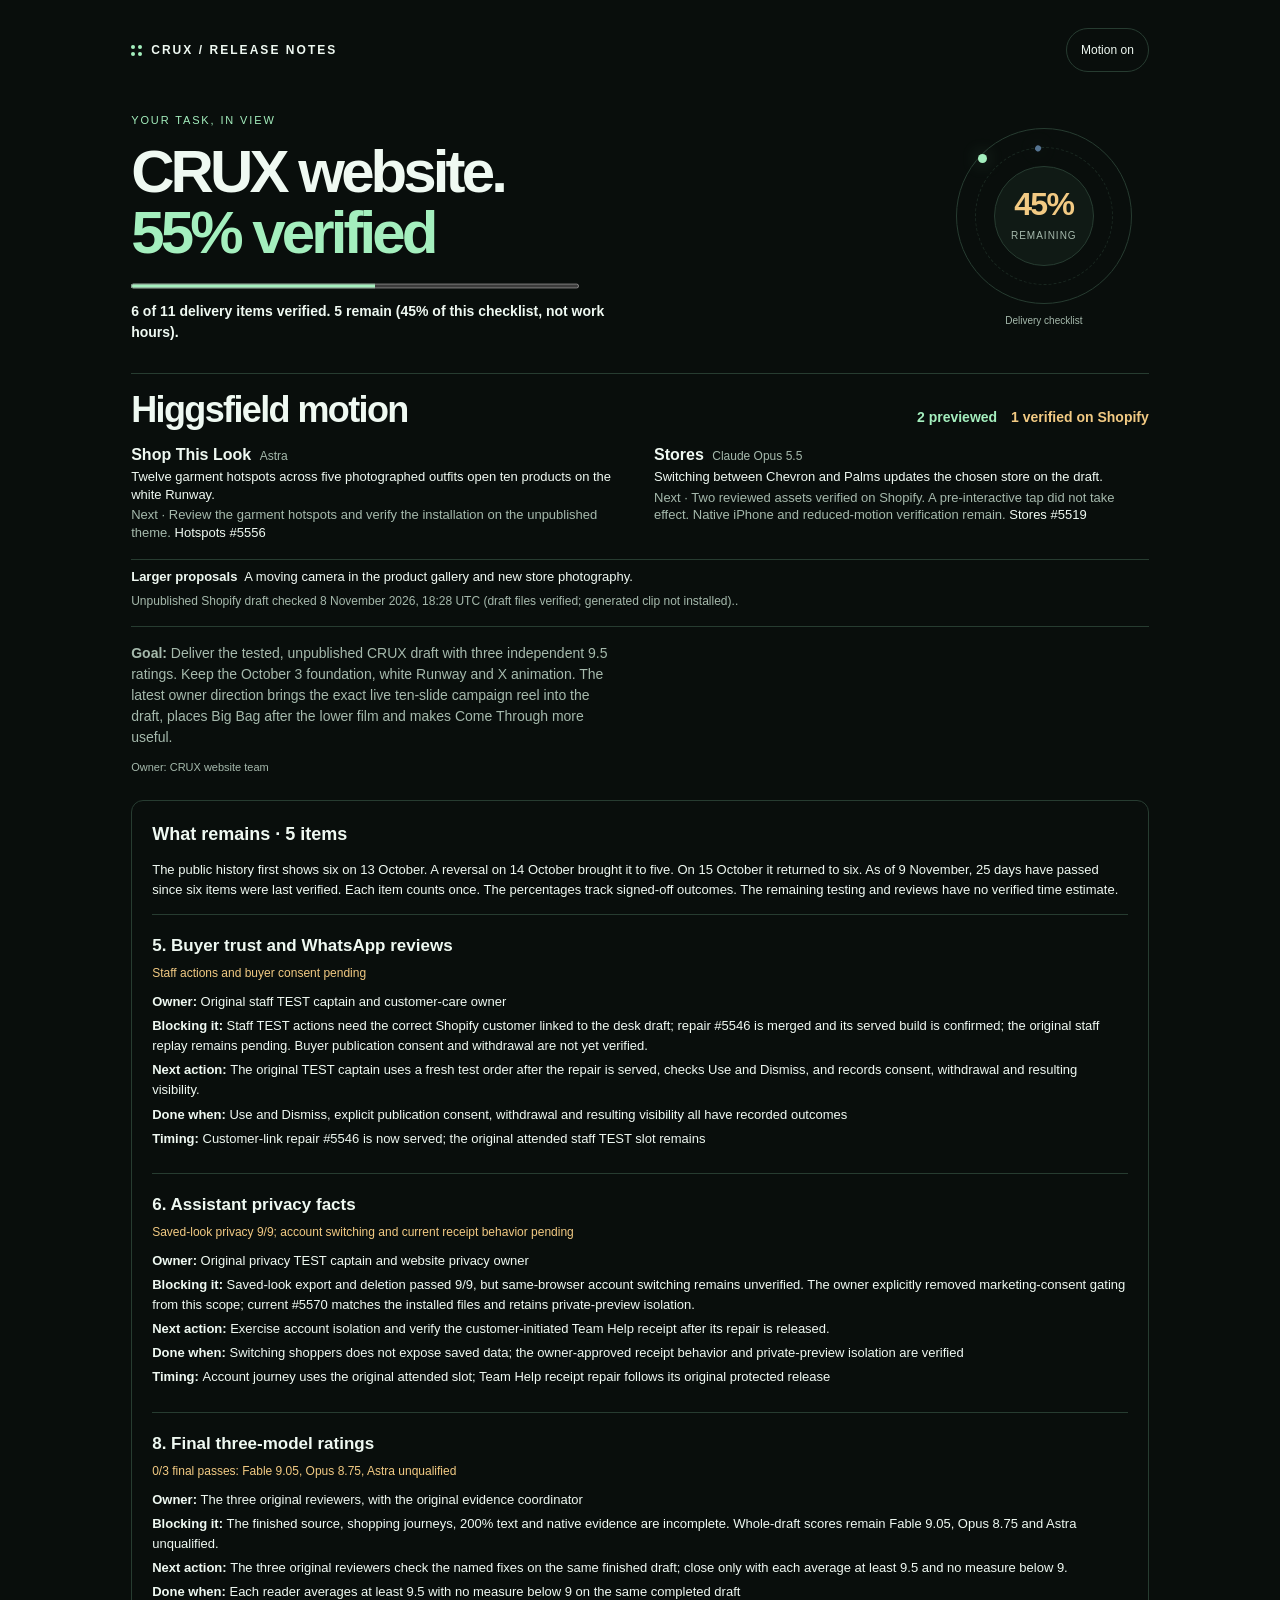
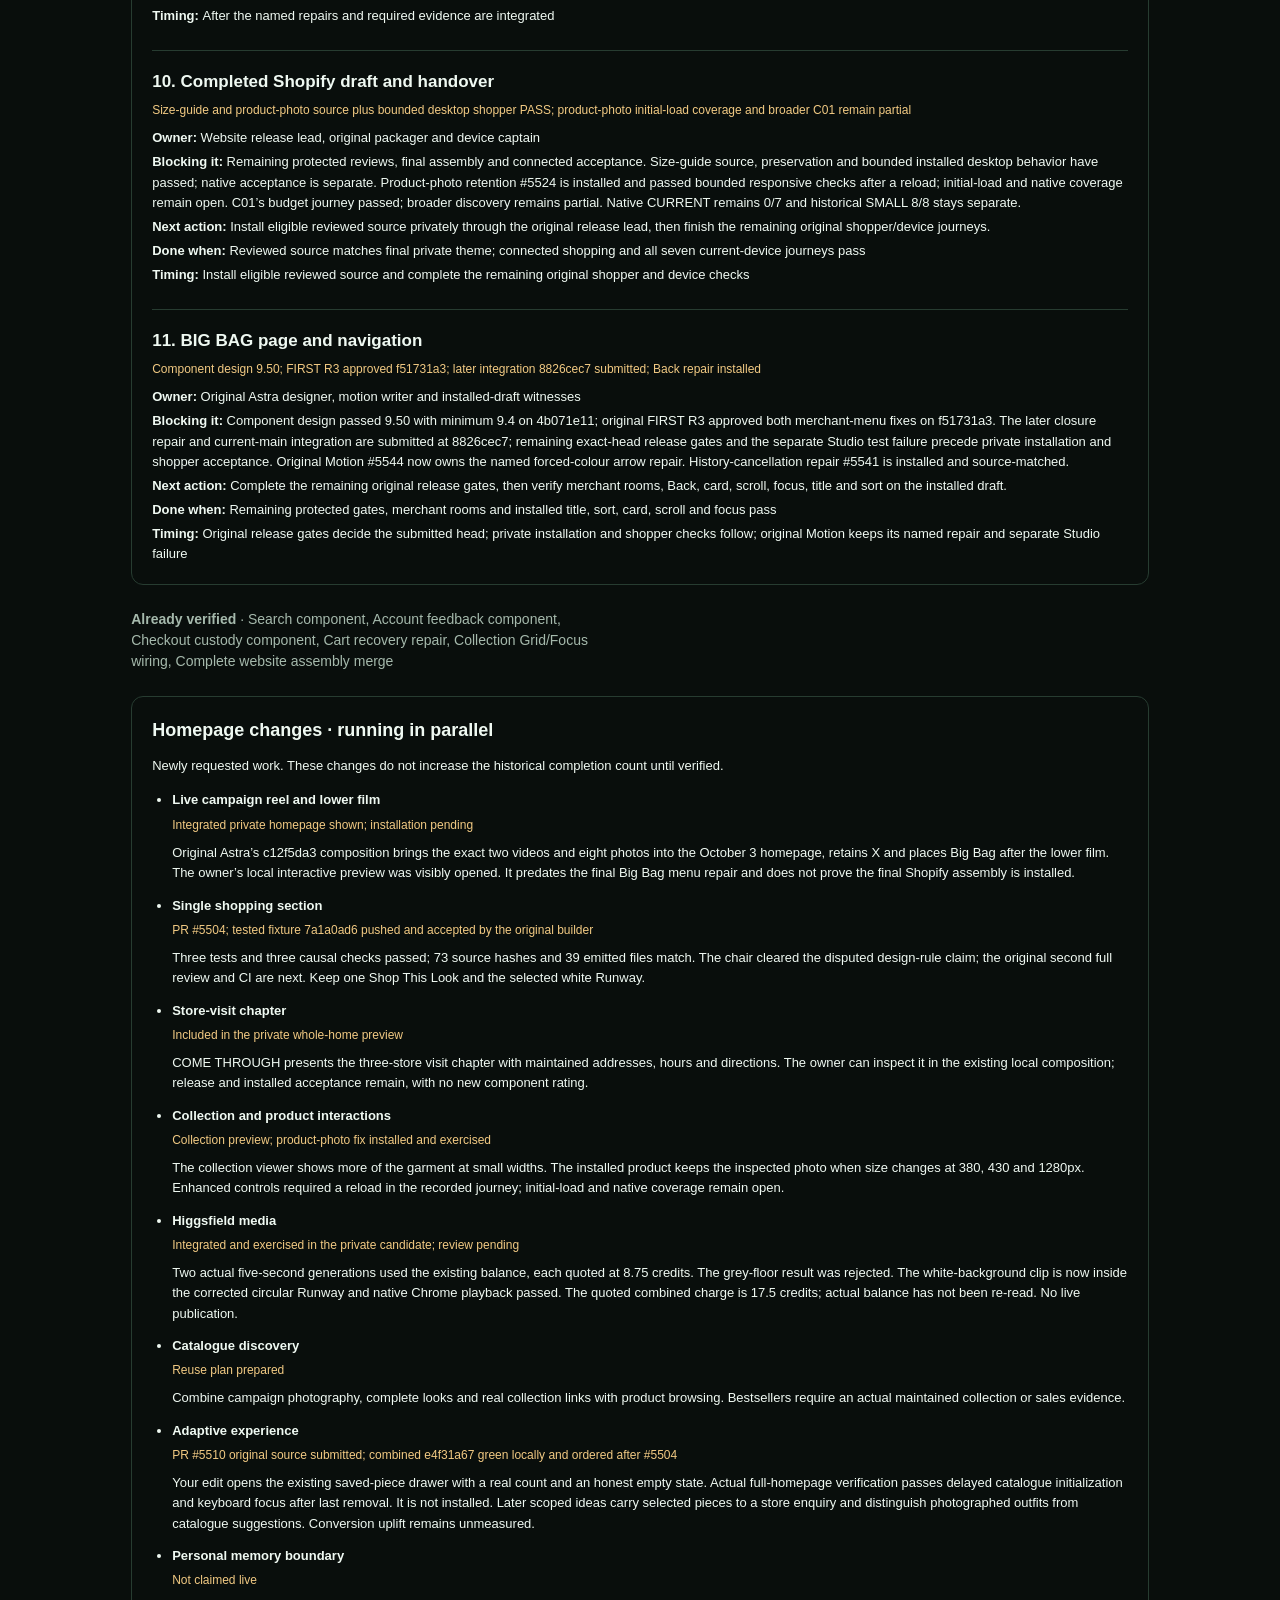
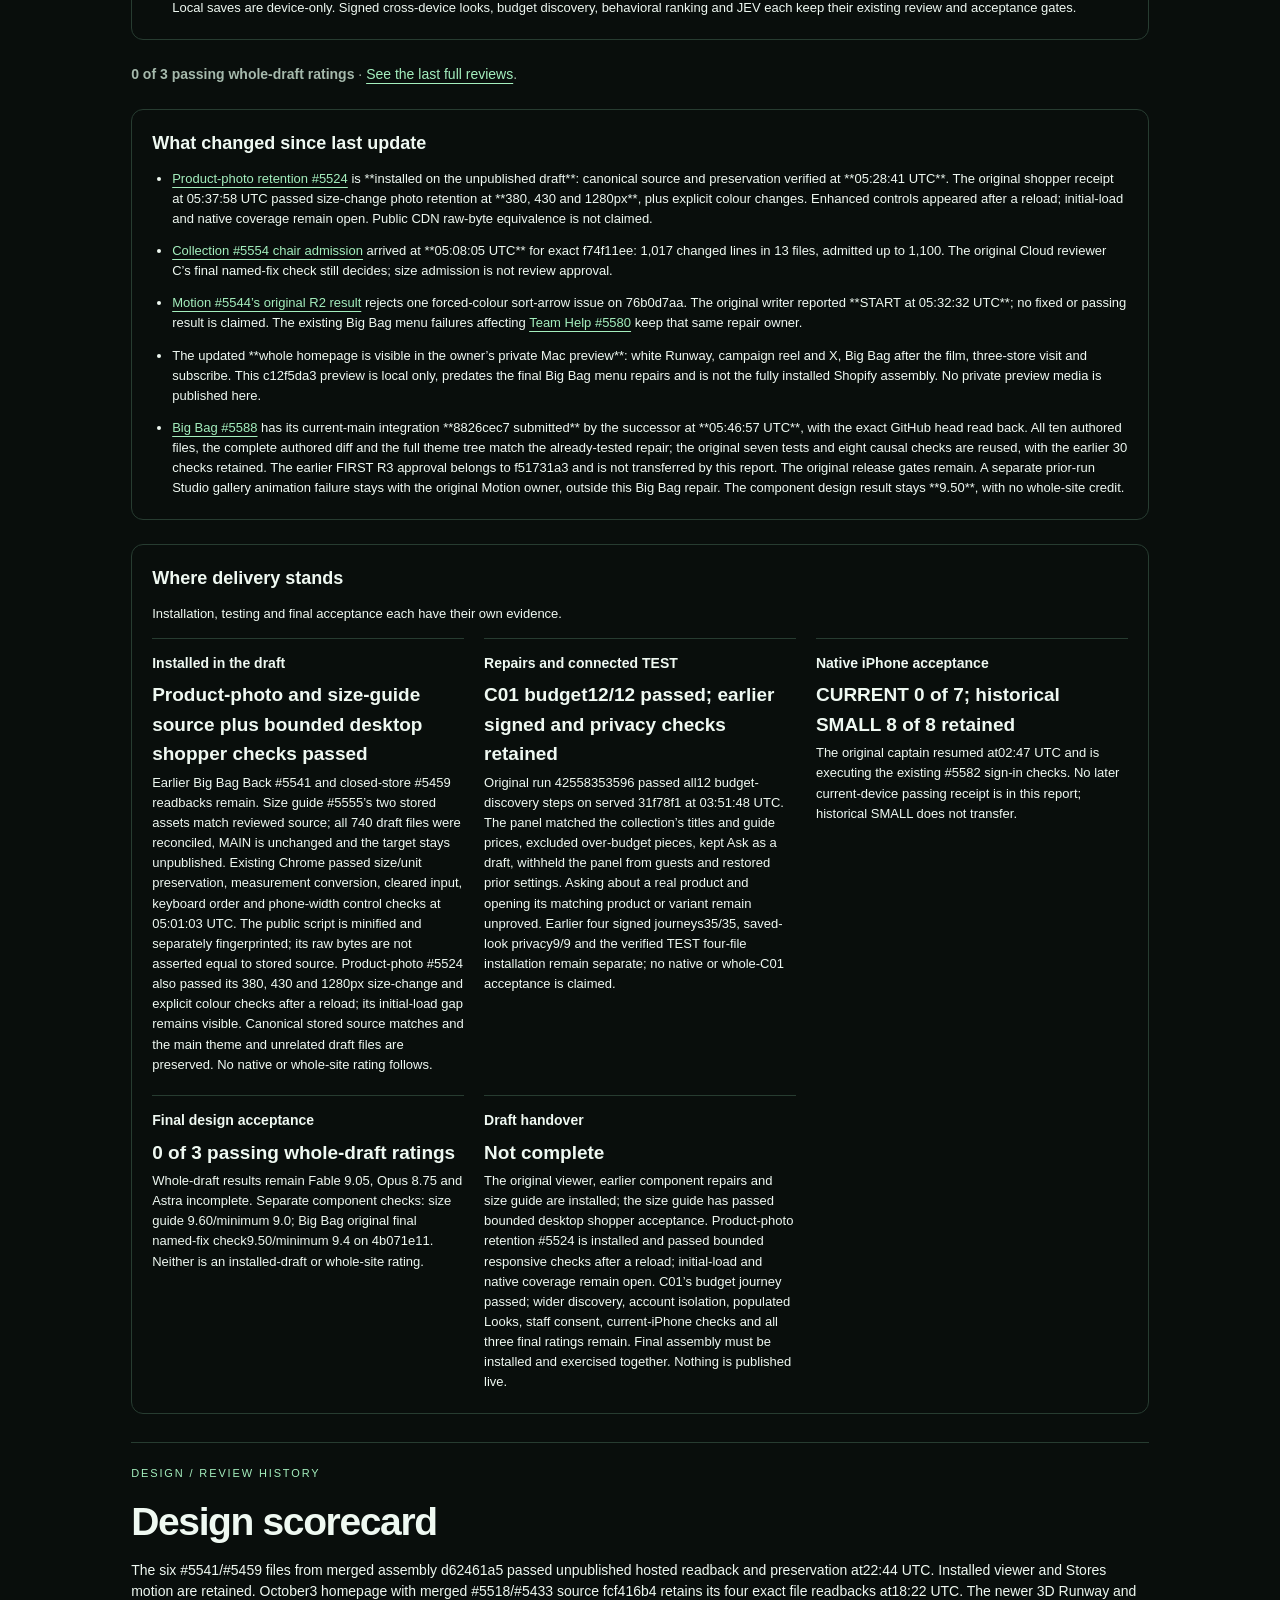
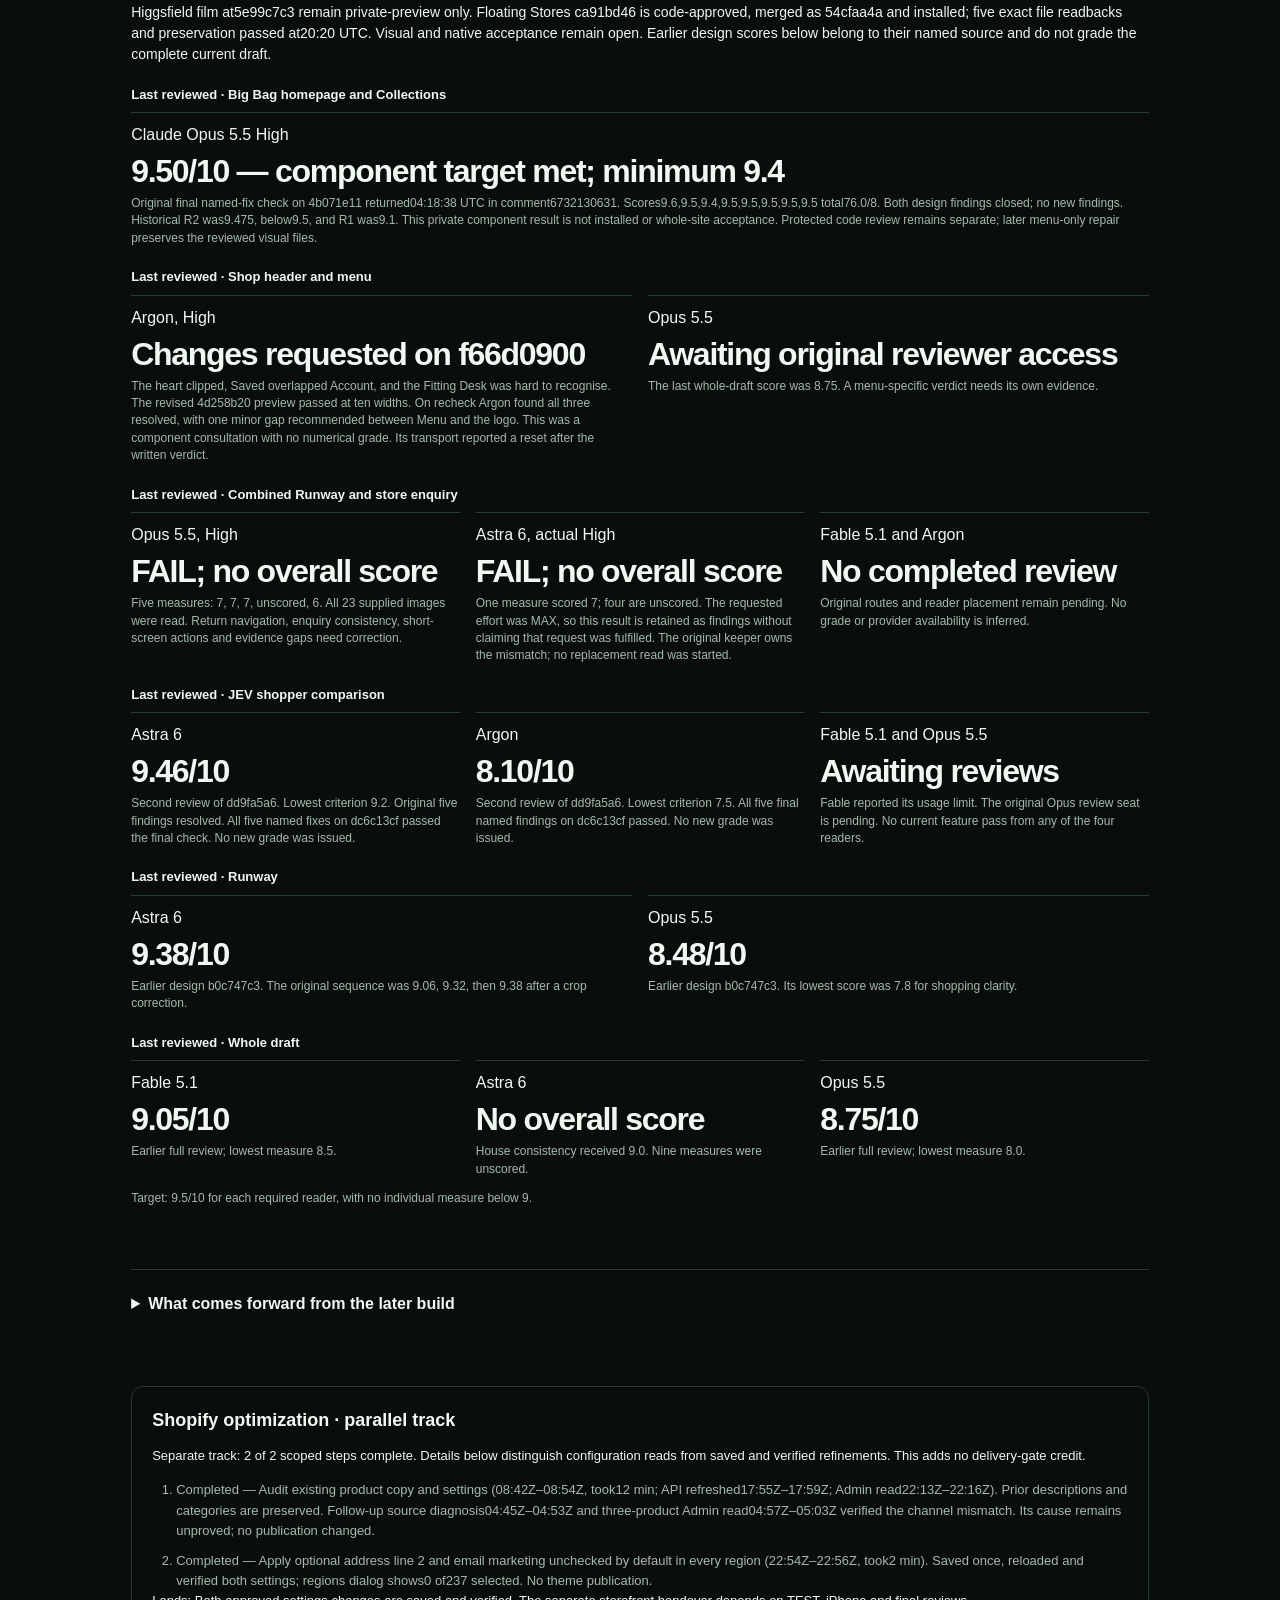
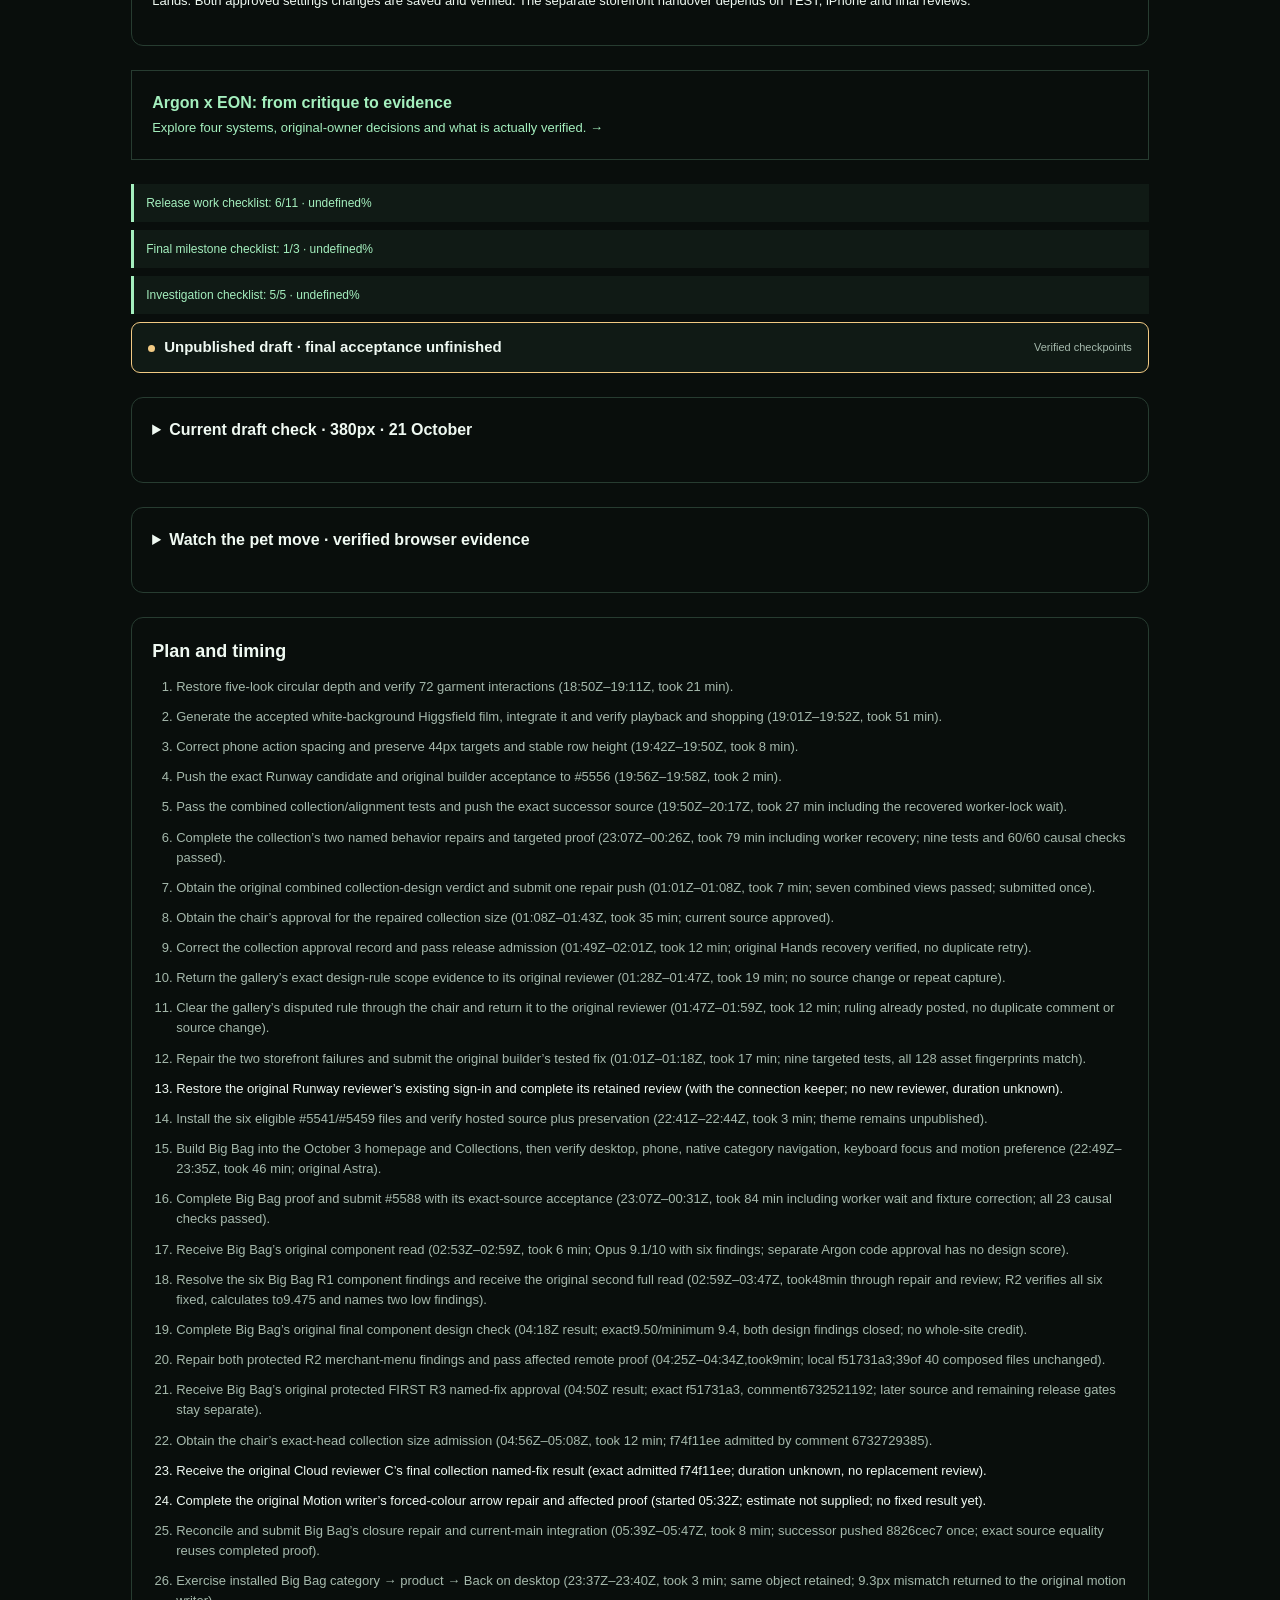
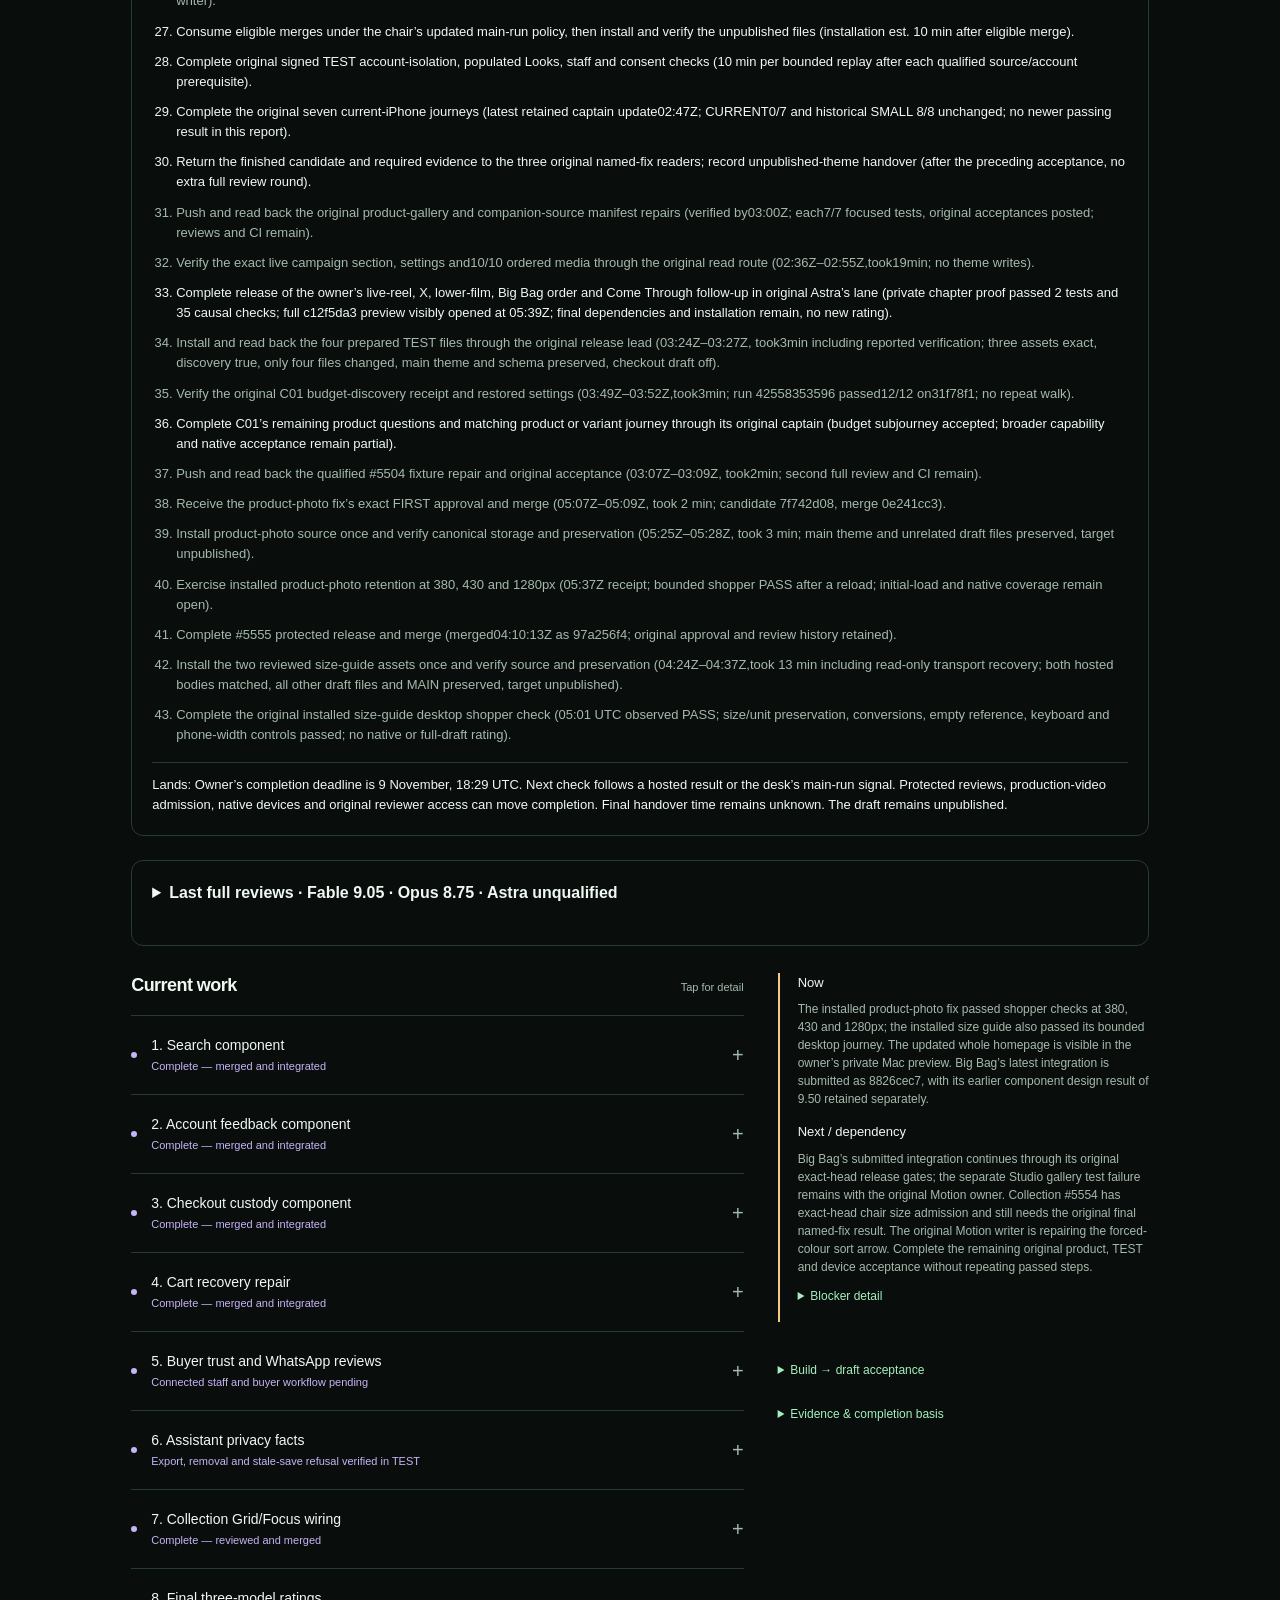
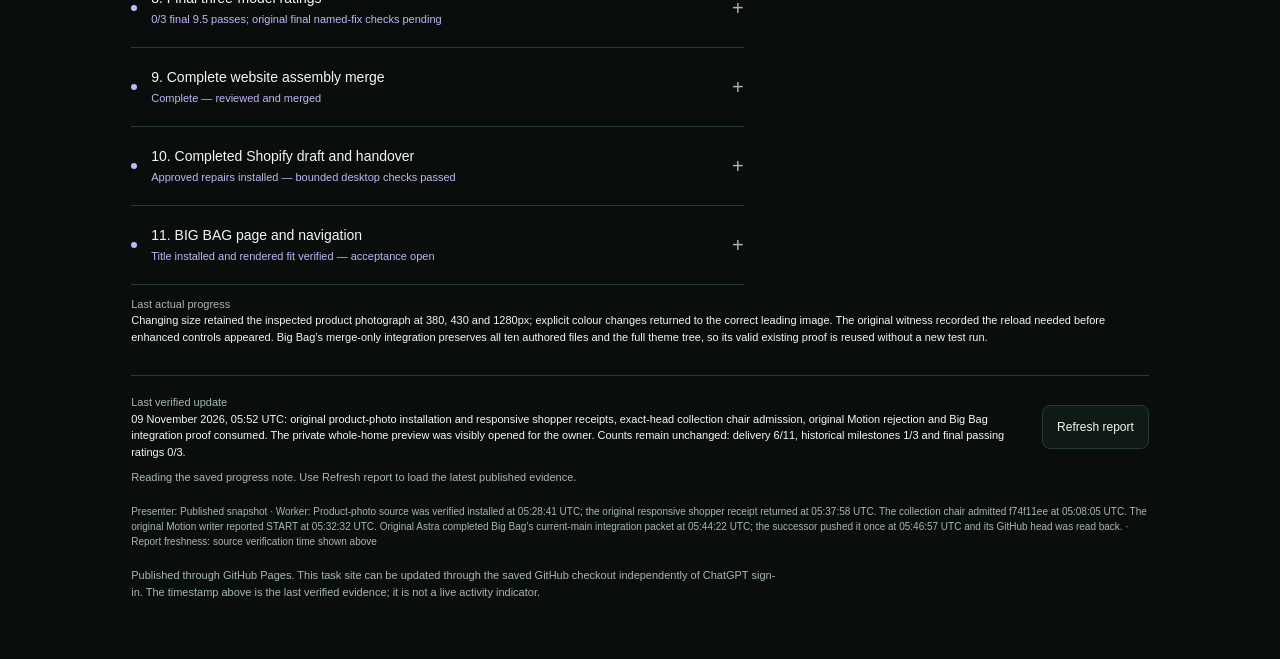
==== commit de824468: "Update verified CRUX website progress" ====
--- a/index.html
+++ b/index.html
@@ -35,16 +35,16 @@
  <header class="top"><div class="brand"><span class="mark" aria-hidden="true"><i></i><i></i><i></i><i></i></span> CRUX / Release notes</div><button id="motion" type="button" aria-pressed="false">Motion off</button></header>
  <section class="hero" aria-labelledby="title"><div><p class="eyebrow">Your task, in view</p><h1 id="title">CRUX website.<br><span id="percent">55% verified</span></h1><progress id="delivery-meter" aria-label="Verified delivery items" value="6" max="11"></progress><p class="intro" id="fraction">6 of 11 delivery items verified. 5 remain (45% of this checklist, not work hours).</p></div><div><div class="signal" role="img" id="signal"><div class="orbit outer" aria-hidden="true"></div><div class="orbit inner" aria-hidden="true"></div><div class="signal-center"><b id="ring-percent">45%</b><small>Remaining</small></div></div><p class="signal-caption">Delivery checklist</p></div></section>
 <section id="higgsfield-motion" aria-labelledby="motion-title"><div class="motion-heading"><h2 id="motion-title">Higgsfield motion</h2><p class="motion-counts"><strong id="motion-previewed">2 previewed</strong><strong id="motion-verified">1 verified on Shopify</strong></p></div><ul id="motion-treatments"><li><h3>Shop This Look <small>Astra</small></h3><p>Twelve garment hotspots across five photographed outfits open ten products on the white Runway.</p><p class="motion-next">Next · Review the garment hotspots and verify the installation on the unpublished theme. <span class="motion-review">Hotspots #5556</span></p></li><li><h3>Stores <small>Claude Opus 5.5</small></h3><p>Switching between Chevron and Palms updates the chosen store on the draft.</p><p class="motion-next">Next · Two reviewed assets verified on Shopify. A pre-interactive tap did not take effect. Native iPhone and reduced-motion verification remain. <span class="motion-review">Stores #5519</span></p></li></ul><p class="motion-proposals"><b>Larger proposals</b> <span id="motion-proposals">A moving camera in the product gallery and new store photography.</span></p><small class="motion-checked">Unpublished Shopify draft checked <span id="motion-checked">8 November 2026, 18:28 UTC (draft files verified; generated clip not installed).</span>.</small></section>
- <p class="intro"><strong>Goal: </strong><span id="outcome"></span></p><p id="owner" class="timestamp"></p><section class="timed-plan current-update" aria-labelledby="open-gates-heading"><h2 id="open-gates-heading">What remains · 5 items</h2><p id="checklist-history">The public history first shows six on 13 October. A reversal on 14 October brought it to five. On 15 October it returned to six. As of 9 November, 25 days have passed since six items were last verified. Each item counts once. The percentages track signed-off outcomes. The remaining testing and reviews have no verified time estimate.</p><ul id="open-delivery-gates"><li><strong>5. Buyer trust and WhatsApp reviews</strong><span class="gate-state">Staff actions and buyer consent pending</span><p><b>Owner: </b>Original staff TEST captain and customer-care owner</p><p><b>Blocking it: </b>Staff TEST actions need the correct Shopify customer linked to the desk draft; repair #5546 is merged and its served build is confirmed; the original staff replay remains pending. Buyer publication consent and withdrawal are not yet verified.</p><p><b>Next action: </b>The original TEST captain uses a fresh test order after the repair is served, checks Use and Dismiss, and records consent, withdrawal and resulting visibility.</p><p><b>Done when: </b>Use and Dismiss, explicit publication consent, withdrawal and resulting visibility all have recorded outcomes</p><p><b>Timing: </b>Customer-link repair #5546 is now served; the original attended staff TEST slot remains</p></li><li><strong>6. Assistant privacy facts</strong><span class="gate-state">Saved-look privacy 9/9; account switching and current receipt behavior pending</span><p><b>Owner: </b>Original privacy TEST captain and website privacy owner</p><p><b>Blocking it: </b>Saved-look export and deletion passed 9/9, but same-browser account switching remains unverified. The owner explicitly removed marketing-consent gating from this scope; current #5570 matches the installed files and retains private-preview isolation.</p><p><b>Next action: </b>Exercise account isolation and verify the customer-initiated Team Help receipt after its repair is released.</p><p><b>Done when: </b>Switching shoppers does not expose saved data; the owner-approved receipt behavior and private-preview isolation are verified</p><p><b>Timing: </b>Account journey uses the original attended slot; Team Help receipt repair follows its original protected release</p></li><li><strong>8. Final three-model ratings</strong><span class="gate-state">0/3 final passes: Fable 9.05, Opus 8.75, Astra unqualified</span><p><b>Owner: </b>The three original reviewers, with the original evidence coordinator</p><p><b>Blocking it: </b>The finished source, shopping journeys, 200% text and native evidence are incomplete. Whole-draft scores remain Fable 9.05, Opus 8.75 and Astra unqualified.</p><p><b>Next action: </b>The three original reviewers check the named fixes on the same finished draft; close only with each average at least 9.5 and no measure below 9.</p><p><b>Done when: </b>Each reader averages at least 9.5 with no measure below 9 on the same completed draft</p><p><b>Timing: </b>After the named repairs and required evidence are integrated</p></li><li><strong>10. Completed Shopify draft and handover</strong><span class="gate-state">Size-guide source and desktop shopper PASS; product-photo fix merged, installation pending; broader C01 partial</span><p><b>Owner: </b>Website release lead, original packager and device captain</p><p><b>Blocking it: </b>Remaining protected reviews, final assembly and connected acceptance. Size-guide source, preservation and bounded installed desktop behavior have passed; native acceptance is separate. Product-photo retention #5524 is merged but not yet verified installed. C01’s budget journey passed; broader discovery remains partial. Native CURRENT remains 0/7 and historical SMALL 8/8 stays separate.</p><p><b>Next action: </b>Install eligible reviewed source privately through the original release lead, then finish the remaining original shopper/device journeys.</p><p><b>Done when: </b>Reviewed source matches final private theme; connected shopping and all seven current-device journeys pass</p><p><b>Timing: </b>Install eligible reviewed source and complete the remaining original shopper and device checks</p></li><li><strong>11. BIG BAG page and navigation</strong><span class="gate-state">Component design 9.50; FIRST R3 fixes approved on f51731a3; Back repair installed</span><p><b>Owner: </b>Original Astra designer, motion writer and installed-draft witnesses</p><p><b>Blocking it: </b>Component design passed 9.50 with minimum 9.4 on 4b071e11; original FIRST R3 approved both merchant-menu fixes on f51731a3. SECOND review, hosted checks, merge, private installation and installed shopper acceptance remain. The separate menu-title repair stays with original Motion #5544. History-cancellation repair #5541 is installed and source-matched.</p><p><b>Next action: </b>Complete the remaining original release gates, then verify merchant rooms, Back, card, scroll, focus, title and sort on the installed draft.</p><p><b>Done when: </b>Remaining protected gates, merchant rooms and installed title, sort, card, scroll and focus pass</p><p><b>Timing: </b>SECOND review and hosted checks precede merge and unpublished installation; existing Motion repair keeps its owner</p></li></ul></section><p class="intro"><strong>Already verified</strong> · <span id="completed-delivery">Search component, Account feedback component, Checkout custody component, Cart recovery repair, Collection Grid/Focus wiring, Complete website assembly merge</span></p><section class="timed-plan current-update" aria-labelledby="homepage-direction-heading"><h2 id="homepage-direction-heading">Homepage changes · running in parallel</h2><p>Newly requested work. These changes do not increase the historical completion count until verified.</p><ul id="homepage-direction"><li><strong>Live campaign reel and lower film</strong><span class="gate-state">Exact ten-slide live source verified; original Astra implementing</span><p>Bring the existing two videos and eight photos into the October3 homepage, retain the X animation, correct the portrait film on desktop and place the existing Big Bag chapter after that film. The installed draft still has the older three-scene hero and Subscribe block; private composition and installation remain distinct.</p></li><li><strong>Single shopping section</strong><span class="gate-state">PR #5504; tested fixture 7a1a0ad6 pushed and accepted by the original builder</span><p>Three tests and three causal checks passed; 73 source hashes and 39 emitted files match. The chair cleared the disputed design-rule claim; the original second full review and CI are next. Keep one Shop This Look and the selected white Runway.</p></li><li><strong>Store-visit chapter</strong><span class="gate-state">Original Astra follow-up in progress</span><p>Make COME THROUGH more useful while keeping maintained store addresses, hours and directions. This is implementation work, not an installed change or a new component rating.</p></li><li><strong>Collection and product interactions</strong><span class="gate-state">Private browser evidence</span><p>The collection viewer shows more of the garment at small widths. Changing size on a product keeps the photo the shopper was inspecting.</p></li><li><strong>Higgsfield media</strong><span class="gate-state">Integrated and exercised in the private candidate; review pending</span><p>Two actual five-second generations used the existing balance, each quoted at 8.75 credits. The grey-floor result was rejected. The white-background clip is now inside the corrected circular Runway and native Chrome playback passed. The quoted combined charge is 17.5 credits; actual balance has not been re-read. No live publication.</p></li><li><strong>Catalogue discovery</strong><span class="gate-state">Reuse plan prepared</span><p>Combine campaign photography, complete looks and real collection links with product browsing. Bestsellers require an actual maintained collection or sales evidence.</p></li><li><strong>Adaptive experience</strong><span class="gate-state">PR #5510 original source submitted; combined e4f31a67 green locally and ordered after #5504</span><p>Your edit opens the existing saved-piece drawer with a real count and an honest empty state. Actual full-homepage verification passes delayed catalogue initialization and keyboard focus after last removal. It is not installed. Later scoped ideas carry selected pieces to a store enquiry and distinguish photographed outfits from catalogue suggestions. Conversion uplift remains unmeasured.</p></li><li><strong>Personal memory boundary</strong><span class="gate-state">Not claimed live</span><p>Local saves are device-only. Signed cross-device looks, budget discovery, behavioral ranking and JEV each keep their existing review and acceptance gates.</p></li></ul></section><p class="intro"><strong id="final-rating-count">0 of 3 passing whole-draft ratings</strong> · <a href="#rating-history">See the last full reviews</a>.</p><section class="timed-plan current-update" aria-labelledby="recent-changes-heading"><h2 id="recent-changes-heading">What changed since last update</h2><ul id="recent-changes"><li><a href="https://github.com/EON-CRUX/3.09/pull/5555">Size guide #5555</a> passed its installed desktop shopper check at **05:01:03 UTC**. Purchase/comparison sizes survived unit toggles; measurements converted and restored; cleared references stayed empty; keyboard and 380px controls passed. Stored-source and preservation verification remain valid. The minified public script has a separate fingerprint, not raw-byte equality. Native iPhone and whole-site ratings remain open.</li><li><a href="https://github.com/EON-CRUX/3.09/pull/5588#issuecomment-6732521192">Big Bag FIRST R3 approval</a> returned at **04:50:38 UTC** on f51731a3, closing both named merchant-menu findings. The separate original component design result remains **9.50, minimum 9.4**. SECOND review, hosted checks, merge and unpublished installation remain pending; no new design round was requested.</li><li><a href="https://github.com/EON-CRUX/3.09/pull/5524">Product-photo retention #5524</a> received <a href="https://github.com/EON-CRUX/3.09/pull/5524#issuecomment-6732720843">FIRST approval</a> on 7f742d08 at 05:07:23 UTC and **merged as 0e241cc3 at 05:09:39 UTC**. Choosing a size retains the inspected eligible photograph. Private installation and an installed shopper check remain; merge does not establish either.</li><li><a href="https://github.com/EON-CRUX/3.09/actions/runs/42552734099/job/128962023069">Team Help #5580’s existing hosted failure</a>, attempt 2, contains exactly **two Big Bag menu-title failures at 320/380px**, with **19,533 passed and 17 skipped**. Both belong to the existing original <a href="https://github.com/EON-CRUX/3.09/pull/5544">Motion #5544</a> repair. No duplicate Team Help writer or test run was started.</li><li><a href="https://github.com/EON-CRUX/3.09/pull/5554">Collection #5554</a> is at f74f11ee. Its exact-head chair request was delivered through the existing Bridge at **04:56:45 UTC**. The chair’s decision and original protected named-fix result remain pending; delivery is not approval and no request was repeated.</li></ul></section><section class="timed-plan current-update" aria-labelledby="delivery-stage-heading"><h2 id="delivery-stage-heading">Where delivery stands</h2><p>Installation, testing and final acceptance each have their own evidence.</p><ul id="delivery-stages"><li><h3>Installed in the draft</h3><strong>Size-guide stored source and desktop shopper check passed</strong><p>Earlier Big Bag Back #5541 and closed-store #5459 readbacks remain. Size guide #5555’s two stored assets match reviewed source; all 740 draft files were reconciled, MAIN is unchanged and the target stays unpublished. Existing Chrome passed size/unit preservation, measurement conversion, cleared input, keyboard order and phone-width control checks at 05:01:03 UTC. The public script is minified and separately fingerprinted; its raw bytes are not asserted equal to stored source. No native or whole-site rating follows.</p></li><li><h3>Repairs and connected TEST</h3><strong>C01 budget12/12 passed; earlier signed and privacy checks retained</strong><p>Original run 42558353596 passed all12 budget-discovery steps on served 31f78f1 at 03:51:48 UTC. The panel matched the collection’s titles and guide prices, excluded over-budget pieces, kept Ask as a draft, withheld the panel from guests and restored prior settings. Asking about a real product and opening its matching product or variant remain unproved. Earlier four signed journeys35/35, saved-look privacy9/9 and the verified TEST four-file installation remain separate; no native or whole-C01 acceptance is claimed.</p></li><li><h3>Native iPhone acceptance</h3><strong>CURRENT 0 of 7; historical SMALL 8 of 8 retained</strong><p>The original captain resumed at02:47 UTC and is executing the existing #5582 sign-in checks. No later current-device passing receipt is in this report; historical SMALL does not transfer.</p></li><li><h3>Final design acceptance</h3><strong>0 of 3 passing whole-draft ratings</strong><p>Whole-draft results remain Fable 9.05, Opus 8.75 and Astra incomplete. Separate component checks: size guide 9.60/minimum 9.0; Big Bag original final named-fix check9.50/minimum 9.4 on 4b071e11. Neither is an installed-draft or whole-site rating.</p></li><li><h3>Draft handover</h3><strong>Not complete</strong><p>The original viewer, earlier component repairs and size guide are installed; the size guide has passed bounded desktop shopper acceptance. Product-photo retention #5524 is merged but not yet verified installed. C01’s budget journey passed; wider discovery, account isolation, populated Looks, staff consent, current-iPhone checks and all three final ratings remain. Final assembly must be installed and exercised together. Nothing is published live.</p></li></ul></section><section class="scoreboard" id="design-scorecard" aria-labelledby="design-score-title"><p class="eyebrow">DESIGN / REVIEW HISTORY</p><h2 id="design-score-title">Design scorecard</h2><p class="current-score">The six #5541/#5459 files from merged assembly d62461a5 passed unpublished hosted readback and preservation at22:44 UTC. Installed viewer and Stores motion are retained. October3 homepage with merged #5518/#5433 source fcf416b4 retains its four exact file readbacks at18:22 UTC. The newer 3D Runway and Higgsfield film at5e99c7c3 remain private-preview only. Floating Stores ca91bd46 is code-approved, merged as 54cfaa4a and installed; five exact file readbacks and preservation passed at20:20 UTC. Visual and native acceptance remain open. Earlier design scores below belong to their named source and do not grade the complete current draft.</p><h3>Last reviewed · Big Bag homepage and Collections</h3><ul><li><span>Claude Opus 5.5 High</span><strong>9.50/10 — component target met; minimum 9.4</strong><small>Original final named-fix check on 4b071e11 returned04:18:38 UTC in comment6732130631. Scores9.6,9.5,9.4,9.5,9.5,9.5,9.5,9.5 total76.0/8. Both design findings closed; no new findings. Historical R2 was9.475, below9.5, and R1 was9.1. This private component result is not installed or whole-site acceptance. Protected code review remains separate; later menu-only repair preserves the reviewed visual files.</small></li></ul><h3>Last reviewed · Shop header and menu</h3><ul><li><span>Argon, High</span><strong>Changes requested on f66d0900</strong><small>The heart clipped, Saved overlapped Account, and the Fitting Desk was hard to recognise. The revised 4d258b20 preview passed at ten widths. On recheck Argon found all three resolved, with one minor gap recommended between Menu and the logo. This was a component consultation with no numerical grade. Its transport reported a reset after the written verdict.</small></li><li><span>Opus 5.5</span><strong>Awaiting original reviewer access</strong><small>The last whole-draft score was 8.75. A menu-specific verdict needs its own evidence.</small></li></ul><h3>Last reviewed · Combined Runway and store enquiry</h3><ul><li><span>Opus 5.5, High</span><strong>FAIL; no overall score</strong><small>Five measures: 7, 7, 7, unscored, 6. All 23 supplied images were read. Return navigation, enquiry consistency, short-screen actions and evidence gaps need correction.</small></li><li><span>Astra 6, actual High</span><strong>FAIL; no overall score</strong><small>One measure scored 7; four are unscored. The requested effort was MAX, so this result is retained as findings without claiming that request was fulfilled. The original keeper owns the mismatch; no replacement read was started.</small></li><li><span>Fable 5.1 and Argon</span><strong>No completed review</strong><small>Original routes and reader placement remain pending. No grade or provider availability is inferred.</small></li></ul><h3>Last reviewed · JEV shopper comparison</h3><ul><li><span>Astra 6</span><strong>9.46/10</strong><small>Second review of dd9fa5a6. Lowest criterion 9.2. Original five findings resolved. All five named fixes on dc6c13cf passed the final check. No new grade was issued.</small></li><li><span>Argon</span><strong>8.10/10</strong><small>Second review of dd9fa5a6. Lowest criterion 7.5. All five final named findings on dc6c13cf passed. No new grade was issued.</small></li><li><span>Fable 5.1 and Opus 5.5</span><strong>Awaiting reviews</strong><small>Fable reported its usage limit. The original Opus review seat is pending. No current feature pass from any of the four readers.</small></li></ul><h3>Last reviewed · Runway</h3><ul><li><span>Astra 6</span><strong>9.38/10</strong><small>Earlier design b0c747c3. The original sequence was 9.06, 9.32, then 9.38 after a crop correction.</small></li><li><span>Opus 5.5</span><strong>8.48/10</strong><small>Earlier design b0c747c3. Its lowest score was 7.8 for shopping clarity.</small></li></ul><h3>Last reviewed · Whole draft</h3><ul><li><span>Fable 5.1</span><strong>9.05/10</strong><small>Earlier full review; lowest measure 8.5.</small></li><li><span>Astra 6</span><strong>No overall score</strong><small>House consistency received 9.0. Nine measures were unscored.</small></li><li><span>Opus 5.5</span><strong>8.75/10</strong><small>Earlier full review; lowest measure 8.0.</small></li></ul><p class="target-score">Target: 9.5/10 for each required reader, with no individual measure below 9.</p></section><details class="recovery-list"><summary>What comes forward from the later build</summary><ol><li><strong>Inspect a piece</strong><small>Verified in the unified private build</small><p>Twelve garment entries across five looks. Tap the jersey, compare photos, choose a size or ask a store. The repaired candidate now verifies selected variant, shared-garment identity and return to the originating look. Independent acceptance remains open.</p></li><li><strong>Dress the look</strong><small>In the private preview</small><p>Each numbered piece in the Runway leads to its existing product. Next: verify the unpublished product page, size selection, bag and return to the same look on iPhone.</p></li><li><strong>Browse the collection</strong><small>Private source verified; installed replay pending</small><p>Categories, Grid and Focus and populated filters passed nine Chromium scenarios. The latest two-page replay verified 39 eligible primary links, one unavailable card and 22 colour choices after selecting M and In stock.</p></li><li><strong>Try it in a shop</strong><small>Verified on the private preview</small><p>Open Stores from four pages. The directory link focuses the locations. The repaired private candidate preserves the originating look, selected garment and variant through the store enquiry and return. Native and independent acceptance remain open.</p></li><li><strong>Explore Big Bag</strong><small>Component design 9.50; FIRST R3 named fixes approved</small><p>Original Opus closed both design findings on 4b071e11. Original Astra’s f51731a3 repaired the two protected merchant-menu cases, passed affected proof and received FIRST R3 approval at 04:50:38 UTC. SECOND review, hosted checks, merge, private installation and shopper acceptance remain separate.</p></li></ol></details><section class="timed-plan current-update" aria-labelledby="parallel-track-heading"><h2 id="parallel-track-heading">Shopify optimization · parallel track</h2><p>Separate track: 2 of 2 scoped steps complete. Details below distinguish configuration reads from saved and verified refinements. This adds no delivery-gate credit.</p><ol id="parallel-track-steps"><li data-complete="true">Completed — Audit existing product copy and settings (08:42Z–08:54Z, took12 min; API refreshed17:55Z–17:59Z; Admin read22:13Z–22:16Z). Prior descriptions and categories are preserved. Follow-up source diagnosis04:45Z–04:53Z and three-product Admin read04:57Z–05:03Z verified the channel mismatch. Its cause remains unproved; no publication changed.</li><li data-complete="true">Completed — Apply optional address line 2 and email marketing unchecked by default in every region (22:54Z–22:56Z, took2 min). Saved once, reloaded and verified both settings; regions dialog shows0 of237 selected. No theme publication.</li></ol><p id="parallel-track-landing">Lands: Both approved settings changes are saved and verified. The separate storefront handover depends on TEST, iPhone and final reviews.</p></section><a href="argon/" class="argon-exhibit-link" style="display:block;padding:20px;margin:24px 0;border:1px solid var(--line);text-decoration:none"><strong>Argon x EON: from critique to evidence</strong><br><span style="font-size:13px">Explore four systems, original-owner decisions and what is actually verified. &rarr;</span></a><div id="scoped-slot"></div><details id="supporting-work" hidden><summary>Supporting work</summary><div id="supporting-body"></div></details><div class="milestone"><strong id="milestone">Reading the original milestone…</strong><span>Verified checkpoints</span></div>
+ <p class="intro"><strong>Goal: </strong><span id="outcome"></span></p><p id="owner" class="timestamp"></p><section class="timed-plan current-update" aria-labelledby="open-gates-heading"><h2 id="open-gates-heading">What remains · 5 items</h2><p id="checklist-history">The public history first shows six on 13 October. A reversal on 14 October brought it to five. On 15 October it returned to six. As of 9 November, 25 days have passed since six items were last verified. Each item counts once. The percentages track signed-off outcomes. The remaining testing and reviews have no verified time estimate.</p><ul id="open-delivery-gates"><li><strong>5. Buyer trust and WhatsApp reviews</strong><span class="gate-state">Staff actions and buyer consent pending</span><p><b>Owner: </b>Original staff TEST captain and customer-care owner</p><p><b>Blocking it: </b>Staff TEST actions need the correct Shopify customer linked to the desk draft; repair #5546 is merged and its served build is confirmed; the original staff replay remains pending. Buyer publication consent and withdrawal are not yet verified.</p><p><b>Next action: </b>The original TEST captain uses a fresh test order after the repair is served, checks Use and Dismiss, and records consent, withdrawal and resulting visibility.</p><p><b>Done when: </b>Use and Dismiss, explicit publication consent, withdrawal and resulting visibility all have recorded outcomes</p><p><b>Timing: </b>Customer-link repair #5546 is now served; the original attended staff TEST slot remains</p></li><li><strong>6. Assistant privacy facts</strong><span class="gate-state">Saved-look privacy 9/9; account switching and current receipt behavior pending</span><p><b>Owner: </b>Original privacy TEST captain and website privacy owner</p><p><b>Blocking it: </b>Saved-look export and deletion passed 9/9, but same-browser account switching remains unverified. The owner explicitly removed marketing-consent gating from this scope; current #5570 matches the installed files and retains private-preview isolation.</p><p><b>Next action: </b>Exercise account isolation and verify the customer-initiated Team Help receipt after its repair is released.</p><p><b>Done when: </b>Switching shoppers does not expose saved data; the owner-approved receipt behavior and private-preview isolation are verified</p><p><b>Timing: </b>Account journey uses the original attended slot; Team Help receipt repair follows its original protected release</p></li><li><strong>8. Final three-model ratings</strong><span class="gate-state">0/3 final passes: Fable 9.05, Opus 8.75, Astra unqualified</span><p><b>Owner: </b>The three original reviewers, with the original evidence coordinator</p><p><b>Blocking it: </b>The finished source, shopping journeys, 200% text and native evidence are incomplete. Whole-draft scores remain Fable 9.05, Opus 8.75 and Astra unqualified.</p><p><b>Next action: </b>The three original reviewers check the named fixes on the same finished draft; close only with each average at least 9.5 and no measure below 9.</p><p><b>Done when: </b>Each reader averages at least 9.5 with no measure below 9 on the same completed draft</p><p><b>Timing: </b>After the named repairs and required evidence are integrated</p></li><li><strong>10. Completed Shopify draft and handover</strong><span class="gate-state">Size-guide and product-photo source plus bounded desktop shopper PASS; product-photo initial-load coverage and broader C01 remain partial</span><p><b>Owner: </b>Website release lead, original packager and device captain</p><p><b>Blocking it: </b>Remaining protected reviews, final assembly and connected acceptance. Size-guide source, preservation and bounded installed desktop behavior have passed; native acceptance is separate. Product-photo retention #5524 is installed and passed bounded responsive checks after a reload; initial-load and native coverage remain open. C01’s budget journey passed; broader discovery remains partial. Native CURRENT remains 0/7 and historical SMALL 8/8 stays separate.</p><p><b>Next action: </b>Install eligible reviewed source privately through the original release lead, then finish the remaining original shopper/device journeys.</p><p><b>Done when: </b>Reviewed source matches final private theme; connected shopping and all seven current-device journeys pass</p><p><b>Timing: </b>Install eligible reviewed source and complete the remaining original shopper and device checks</p></li><li><strong>11. BIG BAG page and navigation</strong><span class="gate-state">Component design 9.50; FIRST R3 approved f51731a3; later integration 8826cec7 submitted; Back repair installed</span><p><b>Owner: </b>Original Astra designer, motion writer and installed-draft witnesses</p><p><b>Blocking it: </b>Component design passed 9.50 with minimum 9.4 on 4b071e11; original FIRST R3 approved both merchant-menu fixes on f51731a3. The later closure repair and current-main integration are submitted at 8826cec7; remaining exact-head release gates and the separate Studio test failure precede private installation and shopper acceptance. Original Motion #5544 now owns the named forced-colour arrow repair. History-cancellation repair #5541 is installed and source-matched.</p><p><b>Next action: </b>Complete the remaining original release gates, then verify merchant rooms, Back, card, scroll, focus, title and sort on the installed draft.</p><p><b>Done when: </b>Remaining protected gates, merchant rooms and installed title, sort, card, scroll and focus pass</p><p><b>Timing: </b>Original release gates decide the submitted head; private installation and shopper checks follow; original Motion keeps its named repair and separate Studio failure</p></li></ul></section><p class="intro"><strong>Already verified</strong> · <span id="completed-delivery">Search component, Account feedback component, Checkout custody component, Cart recovery repair, Collection Grid/Focus wiring, Complete website assembly merge</span></p><section class="timed-plan current-update" aria-labelledby="homepage-direction-heading"><h2 id="homepage-direction-heading">Homepage changes · running in parallel</h2><p>Newly requested work. These changes do not increase the historical completion count until verified.</p><ul id="homepage-direction"><li><strong>Live campaign reel and lower film</strong><span class="gate-state">Integrated private homepage shown; installation pending</span><p>Original Astra’s c12f5da3 composition brings the exact two videos and eight photos into the October 3 homepage, retains X and places Big Bag after the lower film. The owner’s local interactive preview was visibly opened. It predates the final Big Bag menu repair and does not prove the final Shopify assembly is installed.</p></li><li><strong>Single shopping section</strong><span class="gate-state">PR #5504; tested fixture 7a1a0ad6 pushed and accepted by the original builder</span><p>Three tests and three causal checks passed; 73 source hashes and 39 emitted files match. The chair cleared the disputed design-rule claim; the original second full review and CI are next. Keep one Shop This Look and the selected white Runway.</p></li><li><strong>Store-visit chapter</strong><span class="gate-state">Included in the private whole-home preview</span><p>COME THROUGH presents the three-store visit chapter with maintained addresses, hours and directions. The owner can inspect it in the existing local composition; release and installed acceptance remain, with no new component rating.</p></li><li><strong>Collection and product interactions</strong><span class="gate-state">Collection preview; product-photo fix installed and exercised</span><p>The collection viewer shows more of the garment at small widths. The installed product keeps the inspected photo when size changes at 380, 430 and 1280px. Enhanced controls required a reload in the recorded journey; initial-load and native coverage remain open.</p></li><li><strong>Higgsfield media</strong><span class="gate-state">Integrated and exercised in the private candidate; review pending</span><p>Two actual five-second generations used the existing balance, each quoted at 8.75 credits. The grey-floor result was rejected. The white-background clip is now inside the corrected circular Runway and native Chrome playback passed. The quoted combined charge is 17.5 credits; actual balance has not been re-read. No live publication.</p></li><li><strong>Catalogue discovery</strong><span class="gate-state">Reuse plan prepared</span><p>Combine campaign photography, complete looks and real collection links with product browsing. Bestsellers require an actual maintained collection or sales evidence.</p></li><li><strong>Adaptive experience</strong><span class="gate-state">PR #5510 original source submitted; combined e4f31a67 green locally and ordered after #5504</span><p>Your edit opens the existing saved-piece drawer with a real count and an honest empty state. Actual full-homepage verification passes delayed catalogue initialization and keyboard focus after last removal. It is not installed. Later scoped ideas carry selected pieces to a store enquiry and distinguish photographed outfits from catalogue suggestions. Conversion uplift remains unmeasured.</p></li><li><strong>Personal memory boundary</strong><span class="gate-state">Not claimed live</span><p>Local saves are device-only. Signed cross-device looks, budget discovery, behavioral ranking and JEV each keep their existing review and acceptance gates.</p></li></ul></section><p class="intro"><strong id="final-rating-count">0 of 3 passing whole-draft ratings</strong> · <a href="#rating-history">See the last full reviews</a>.</p><section class="timed-plan current-update" aria-labelledby="recent-changes-heading"><h2 id="recent-changes-heading">What changed since last update</h2><ul id="recent-changes"><li><a href="https://github.com/EON-CRUX/3.09/pull/5524">Product-photo retention #5524</a> is **installed on the unpublished draft**: canonical source and preservation verified at **05:28:41 UTC**. The original shopper receipt at 05:37:58 UTC passed size-change photo retention at **380, 430 and 1280px**, plus explicit colour changes. Enhanced controls appeared after a reload; initial-load and native coverage remain open. Public CDN raw-byte equivalence is not claimed.</li><li><a href="https://github.com/EON-CRUX/3.09/pull/5554#issuecomment-6732729385">Collection #5554 chair admission</a> arrived at **05:08:05 UTC** for exact f74f11ee: 1,017 changed lines in 13 files, admitted up to 1,100. The original Cloud reviewer C’s final named-fix check still decides; size admission is not review approval.</li><li><a href="https://github.com/EON-CRUX/3.09/pull/5544#issuecomment-6732757144">Motion #5544’s original R2 result</a> rejects one forced-colour sort-arrow issue on 76b0d7aa. The original writer reported **START at 05:32:32 UTC**; no fixed or passing result is claimed. The existing Big Bag menu failures affecting <a href="https://github.com/EON-CRUX/3.09/pull/5580">Team Help #5580</a> keep that same repair owner.</li><li>The updated **whole homepage is visible in the owner’s private Mac preview**: white Runway, campaign reel and X, Big Bag after the film, three-store visit and subscribe. This c12f5da3 preview is local only, predates the final Big Bag menu repairs and is not the fully installed Shopify assembly. No private preview media is published here.</li><li><a href="https://github.com/EON-CRUX/3.09/pull/5588">Big Bag #5588</a> has its current-main integration **8826cec7 submitted** by the successor at **05:46:57 UTC**, with the exact GitHub head read back. All ten authored files, the complete authored diff and the full theme tree match the already-tested repair; the original seven tests and eight causal checks are reused, with the earlier 30 checks retained. The earlier FIRST R3 approval belongs to f51731a3 and is not transferred by this report. The original release gates remain. A separate prior-run Studio gallery animation failure stays with the original Motion owner, outside this Big Bag repair. The component design result stays **9.50**, with no whole-site credit.</li></ul></section><section class="timed-plan current-update" aria-labelledby="delivery-stage-heading"><h2 id="delivery-stage-heading">Where delivery stands</h2><p>Installation, testing and final acceptance each have their own evidence.</p><ul id="delivery-stages"><li><h3>Installed in the draft</h3><strong>Product-photo and size-guide source plus bounded desktop shopper checks passed</strong><p>Earlier Big Bag Back #5541 and closed-store #5459 readbacks remain. Size guide #5555’s two stored assets match reviewed source; all 740 draft files were reconciled, MAIN is unchanged and the target stays unpublished. Existing Chrome passed size/unit preservation, measurement conversion, cleared input, keyboard order and phone-width control checks at 05:01:03 UTC. The public script is minified and separately fingerprinted; its raw bytes are not asserted equal to stored source. Product-photo #5524 also passed its 380, 430 and 1280px size-change and explicit colour checks after a reload; its initial-load gap remains visible. Canonical stored source matches and the main theme and unrelated draft files are preserved. No native or whole-site rating follows.</p></li><li><h3>Repairs and connected TEST</h3><strong>C01 budget12/12 passed; earlier signed and privacy checks retained</strong><p>Original run 42558353596 passed all12 budget-discovery steps on served 31f78f1 at 03:51:48 UTC. The panel matched the collection’s titles and guide prices, excluded over-budget pieces, kept Ask as a draft, withheld the panel from guests and restored prior settings. Asking about a real product and opening its matching product or variant remain unproved. Earlier four signed journeys35/35, saved-look privacy9/9 and the verified TEST four-file installation remain separate; no native or whole-C01 acceptance is claimed.</p></li><li><h3>Native iPhone acceptance</h3><strong>CURRENT 0 of 7; historical SMALL 8 of 8 retained</strong><p>The original captain resumed at02:47 UTC and is executing the existing #5582 sign-in checks. No later current-device passing receipt is in this report; historical SMALL does not transfer.</p></li><li><h3>Final design acceptance</h3><strong>0 of 3 passing whole-draft ratings</strong><p>Whole-draft results remain Fable 9.05, Opus 8.75 and Astra incomplete. Separate component checks: size guide 9.60/minimum 9.0; Big Bag original final named-fix check9.50/minimum 9.4 on 4b071e11. Neither is an installed-draft or whole-site rating.</p></li><li><h3>Draft handover</h3><strong>Not complete</strong><p>The original viewer, earlier component repairs and size guide are installed; the size guide has passed bounded desktop shopper acceptance. Product-photo retention #5524 is installed and passed bounded responsive checks after a reload; initial-load and native coverage remain open. C01’s budget journey passed; wider discovery, account isolation, populated Looks, staff consent, current-iPhone checks and all three final ratings remain. Final assembly must be installed and exercised together. Nothing is published live.</p></li></ul></section><section class="scoreboard" id="design-scorecard" aria-labelledby="design-score-title"><p class="eyebrow">DESIGN / REVIEW HISTORY</p><h2 id="design-score-title">Design scorecard</h2><p class="current-score">The six #5541/#5459 files from merged assembly d62461a5 passed unpublished hosted readback and preservation at22:44 UTC. Installed viewer and Stores motion are retained. October3 homepage with merged #5518/#5433 source fcf416b4 retains its four exact file readbacks at18:22 UTC. The newer 3D Runway and Higgsfield film at5e99c7c3 remain private-preview only. Floating Stores ca91bd46 is code-approved, merged as 54cfaa4a and installed; five exact file readbacks and preservation passed at20:20 UTC. Visual and native acceptance remain open. Earlier design scores below belong to their named source and do not grade the complete current draft.</p><h3>Last reviewed · Big Bag homepage and Collections</h3><ul><li><span>Claude Opus 5.5 High</span><strong>9.50/10 — component target met; minimum 9.4</strong><small>Original final named-fix check on 4b071e11 returned04:18:38 UTC in comment6732130631. Scores9.6,9.5,9.4,9.5,9.5,9.5,9.5,9.5 total76.0/8. Both design findings closed; no new findings. Historical R2 was9.475, below9.5, and R1 was9.1. This private component result is not installed or whole-site acceptance. Protected code review remains separate; later menu-only repair preserves the reviewed visual files.</small></li></ul><h3>Last reviewed · Shop header and menu</h3><ul><li><span>Argon, High</span><strong>Changes requested on f66d0900</strong><small>The heart clipped, Saved overlapped Account, and the Fitting Desk was hard to recognise. The revised 4d258b20 preview passed at ten widths. On recheck Argon found all three resolved, with one minor gap recommended between Menu and the logo. This was a component consultation with no numerical grade. Its transport reported a reset after the written verdict.</small></li><li><span>Opus 5.5</span><strong>Awaiting original reviewer access</strong><small>The last whole-draft score was 8.75. A menu-specific verdict needs its own evidence.</small></li></ul><h3>Last reviewed · Combined Runway and store enquiry</h3><ul><li><span>Opus 5.5, High</span><strong>FAIL; no overall score</strong><small>Five measures: 7, 7, 7, unscored, 6. All 23 supplied images were read. Return navigation, enquiry consistency, short-screen actions and evidence gaps need correction.</small></li><li><span>Astra 6, actual High</span><strong>FAIL; no overall score</strong><small>One measure scored 7; four are unscored. The requested effort was MAX, so this result is retained as findings without claiming that request was fulfilled. The original keeper owns the mismatch; no replacement read was started.</small></li><li><span>Fable 5.1 and Argon</span><strong>No completed review</strong><small>Original routes and reader placement remain pending. No grade or provider availability is inferred.</small></li></ul><h3>Last reviewed · JEV shopper comparison</h3><ul><li><span>Astra 6</span><strong>9.46/10</strong><small>Second review of dd9fa5a6. Lowest criterion 9.2. Original five findings resolved. All five named fixes on dc6c13cf passed the final check. No new grade was issued.</small></li><li><span>Argon</span><strong>8.10/10</strong><small>Second review of dd9fa5a6. Lowest criterion 7.5. All five final named findings on dc6c13cf passed. No new grade was issued.</small></li><li><span>Fable 5.1 and Opus 5.5</span><strong>Awaiting reviews</strong><small>Fable reported its usage limit. The original Opus review seat is pending. No current feature pass from any of the four readers.</small></li></ul><h3>Last reviewed · Runway</h3><ul><li><span>Astra 6</span><strong>9.38/10</strong><small>Earlier design b0c747c3. The original sequence was 9.06, 9.32, then 9.38 after a crop correction.</small></li><li><span>Opus 5.5</span><strong>8.48/10</strong><small>Earlier design b0c747c3. Its lowest score was 7.8 for shopping clarity.</small></li></ul><h3>Last reviewed · Whole draft</h3><ul><li><span>Fable 5.1</span><strong>9.05/10</strong><small>Earlier full review; lowest measure 8.5.</small></li><li><span>Astra 6</span><strong>No overall score</strong><small>House consistency received 9.0. Nine measures were unscored.</small></li><li><span>Opus 5.5</span><strong>8.75/10</strong><small>Earlier full review; lowest measure 8.0.</small></li></ul><p class="target-score">Target: 9.5/10 for each required reader, with no individual measure below 9.</p></section><details class="recovery-list"><summary>What comes forward from the later build</summary><ol><li><strong>Inspect a piece</strong><small>Verified in the unified private build</small><p>Twelve garment entries across five looks. Tap the jersey, compare photos, choose a size or ask a store. The repaired candidate now verifies selected variant, shared-garment identity and return to the originating look. Independent acceptance remains open.</p></li><li><strong>Dress the look</strong><small>In the private preview</small><p>Each numbered piece in the Runway leads to its existing product. Next: verify the unpublished product page, size selection, bag and return to the same look on iPhone.</p></li><li><strong>Browse the collection</strong><small>Private source verified; installed replay pending</small><p>Categories, Grid and Focus and populated filters passed nine Chromium scenarios. The latest two-page replay verified 39 eligible primary links, one unavailable card and 22 colour choices after selecting M and In stock.</p></li><li><strong>Try it in a shop</strong><small>Verified on the private preview</small><p>Open Stores from four pages. The directory link focuses the locations. The repaired private candidate preserves the originating look, selected garment and variant through the store enquiry and return. Native and independent acceptance remain open.</p></li><li><strong>Explore Big Bag</strong><small>Component design 9.50; current-main integration submitted</small><p>Original Opus closed both design findings on 4b071e11. FIRST R3 approved the merchant-menu fixes on f51731a3. Original Astra’s later closure repair and merge-only integration are submitted at 8826cec7 with unchanged source and retained proof. The earlier approval is not transferred here; remaining release gates, private installation and shopper acceptance stay with the original owners.</p></li></ol></details><section class="timed-plan current-update" aria-labelledby="parallel-track-heading"><h2 id="parallel-track-heading">Shopify optimization · parallel track</h2><p>Separate track: 2 of 2 scoped steps complete. Details below distinguish configuration reads from saved and verified refinements. This adds no delivery-gate credit.</p><ol id="parallel-track-steps"><li data-complete="true">Completed — Audit existing product copy and settings (08:42Z–08:54Z, took12 min; API refreshed17:55Z–17:59Z; Admin read22:13Z–22:16Z). Prior descriptions and categories are preserved. Follow-up source diagnosis04:45Z–04:53Z and three-product Admin read04:57Z–05:03Z verified the channel mismatch. Its cause remains unproved; no publication changed.</li><li data-complete="true">Completed — Apply optional address line 2 and email marketing unchecked by default in every region (22:54Z–22:56Z, took2 min). Saved once, reloaded and verified both settings; regions dialog shows0 of237 selected. No theme publication.</li></ol><p id="parallel-track-landing">Lands: Both approved settings changes are saved and verified. The separate storefront handover depends on TEST, iPhone and final reviews.</p></section><a href="argon/" class="argon-exhibit-link" style="display:block;padding:20px;margin:24px 0;border:1px solid var(--line);text-decoration:none"><strong>Argon x EON: from critique to evidence</strong><br><span style="font-size:13px">Explore four systems, original-owner decisions and what is actually verified. &rarr;</span></a><div id="scoped-slot"></div><details id="supporting-work" hidden><summary>Supporting work</summary><div id="supporting-body"></div></details><div class="milestone"><strong id="milestone">Reading the original milestone…</strong><span>Verified checkpoints</span></div>
  <section id="capability-panel" class="capability-panel" aria-labelledby="capability-heading" hidden><div class="section-heading"><h2 id="capability-heading">Capability progress</h2><span id="capability-total"></span></div><p class="capability-note" id="capability-basis"></p><p class="capability-warning" id="capability-warning" hidden></p><div id="capability-counts" class="capability-counts"></div><details id="capability-details" open><summary id="capability-summary">Explore capability groups</summary><div class="cap-table-wrap" tabindex="0" role="region" aria-label="Capability delivery table; scroll for all groups"><table class="cap-table"><colgroup><col style="width:5%"><col style="width:20%"><col style="width:11%"><col style="width:11%"><col style="width:11%"><col style="width:11%"><col style="width:11%"><col style="width:20%"></colgroup><thead><tr><th scope="col">ID</th><th scope="col">Capability</th><th scope="col">Source</th><th scope="col">Tests</th><th scope="col">Review</th><th scope="col">Deployed</th><th scope="col">Accepted</th><th scope="col">Next</th></tr></thead><tbody id="capability-rows"></tbody></table></div><div id="capability-mobile" class="cap-mobile"></div></details></section>
- <details class="pet-evidence" id="current-draft-evidence"><summary>Current draft check · 380px · 21 October</summary><p>Unpublished draft, 21 October 2026, 05:44–05:54Z, desktop at 380 CSS px. Selecting available 12pro enabled Add to bag and Plan a store visit. No item was added and no store/customer message was sent. This image is scoped desktop evidence, not native, 200% text, timing or final acceptance.</p><div class="pet-media"><figure><a href="assets/draft-options-380-20261021.jpg"><img loading="lazy" width="380" height="844" src="assets/draft-options-380-20261021.jpg" alt="Options selected in the unpublished draft · 380px · 21 October 2026"></a><figcaption>Options selected in the unpublished draft · 380px · 21 October 2026</figcaption></figure></div></details><details class="pet-evidence"><summary>Watch the pet move · verified browser evidence</summary><p>Historical evidence from 20 October at 09:26:45Z on the installed unpublished draft: automatic movement and all four controls, head tilt, guide open/close and 20 seconds of reduced-motion stillness. Settled 380px/430px views fit at normal text size. These clips do not verify the later pet-only live installation. Touch dispatch was unsupported; no native, 200% text, performance or final-rating credit.</p><div class="pet-media"><figure><video controls playsinline preload="none" aria-label="Desktop automatic movement"><source src="assets/pet-desktop-auto.mp4" type="video/mp4"></video><figcaption><a href="assets/pet-desktop-auto.mp4">Desktop automatic movement</a></figcaption></figure><figure><video controls playsinline preload="none" aria-label="Phone-width motion controls"><source src="assets/pet-phone-controls.mp4" type="video/mp4"></video><figcaption><a href="assets/pet-phone-controls.mp4">Phone-width motion controls</a></figcaption></figure><figure><a href="assets/pet-phone-settled.png"><img loading="lazy" src="assets/pet-phone-settled.png" alt="Settled storefront at 430px"></a><figcaption>Settled storefront at 430px</figcaption></figure></div><p>Responsive browser evidence. Touch dispatch was unsupported. Native iPhone, 200% text, performance measurements and final ratings remain separate.</p></details><section class="timed-plan" aria-labelledby="timed-plan-heading"><h2 id="timed-plan-heading">Plan and timing</h2><ol id="timed-plan-steps"><li data-complete="true">Restore five-look circular depth and verify 72 garment interactions (18:50Z–19:11Z, took 21 min).</li><li data-complete="true">Generate the accepted white-background Higgsfield film, integrate it and verify playback and shopping (19:01Z–19:52Z, took 51 min).</li><li data-complete="true">Correct phone action spacing and preserve 44px targets and stable row height (19:42Z–19:50Z, took 8 min).</li><li data-complete="true">Push the exact Runway candidate and original builder acceptance to #5556 (19:56Z–19:58Z, took 2 min).</li><li data-complete="true">Pass the combined collection/alignment tests and push the exact successor source (19:50Z–20:17Z, took 27 min including the recovered worker-lock wait).</li><li data-complete="true">Complete the collection’s two named behavior repairs and targeted proof (23:07Z–00:26Z, took 79 min including worker recovery; nine tests and 60/60 causal checks passed).</li><li data-complete="true">Obtain the original combined collection-design verdict and submit one repair push (01:01Z–01:08Z, took 7 min; seven combined views passed; submitted once).</li><li data-complete="true">Obtain the chair’s approval for the repaired collection size (01:08Z–01:43Z, took 35 min; current source approved).</li><li data-complete="true">Correct the collection approval record and pass release admission (01:49Z–02:01Z, took 12 min; original Hands recovery verified, no duplicate retry).</li><li data-complete="true">Return the gallery’s exact design-rule scope evidence to its original reviewer (01:28Z–01:47Z, took 19 min; no source change or repeat capture).</li><li data-complete="true">Clear the gallery’s disputed rule through the chair and return it to the original reviewer (01:47Z–01:59Z, took 12 min; ruling already posted, no duplicate comment or source change).</li><li data-complete="true">Repair the two storefront failures and submit the original builder’s tested fix (01:01Z–01:18Z, took 17 min; nine targeted tests, all 128 asset fingerprints match).</li><li data-complete="false">Restore the original Runway reviewer’s existing sign-in and complete its retained review (with the connection keeper; no new reviewer, duration unknown).</li><li data-complete="true">Install the six eligible #5541/#5459 files and verify hosted source plus preservation (22:41Z–22:44Z, took 3 min; theme remains unpublished).</li><li data-complete="true">Build Big Bag into the October 3 homepage and Collections, then verify desktop, phone, native category navigation, keyboard focus and motion preference (22:49Z–23:35Z, took 46 min; original Astra).</li><li data-complete="true">Complete Big Bag proof and submit #5588 with its exact-source acceptance (23:07Z–00:31Z, took 84 min including worker wait and fixture correction; all 23 causal checks passed).</li><li data-complete="true">Receive Big Bag’s original component read (02:53Z–02:59Z, took 6 min; Opus 9.1/10 with six findings; separate Argon code approval has no design score).</li><li data-complete="true">Resolve the six Big Bag R1 component findings and receive the original second full read (02:59Z–03:47Z, took48min through repair and review; R2 verifies all six fixed, calculates to9.475 and names two low findings).</li><li data-complete="true">Complete Big Bag’s original final component design check (04:18Z result; exact9.50/minimum 9.4, both design findings closed; no whole-site credit).</li><li data-complete="true">Repair both protected R2 merchant-menu findings and pass affected remote proof (04:25Z–04:34Z,took9min; local f51731a3;39of 40 composed files unchanged).</li><li data-complete="true">Receive Big Bag’s original protected FIRST R3 named-fix approval (04:50Z result; exact f51731a3, comment6732521192; SECOND, hosted checks and release remain).</li><li data-complete="false">Obtain the chair’s exact-head disposition and original named-fix result for collection f74f11ee (request delivered through existing Bridge at 04:56:45 UTC; decision pending, no resend).</li><li data-complete="true">Exercise installed Big Bag category → product → Back on desktop (23:37Z–23:40Z, took 3 min; same object retained; 9.3px mismatch returned to the original motion writer).</li><li data-complete="false">Consume eligible merges under the chair’s updated main-run policy, then install and verify the unpublished files (installation est. 10 min after eligible merge).</li><li data-complete="false">Complete original signed TEST account-isolation, populated Looks, staff and consent checks (10 min per bounded replay after each qualified source/account prerequisite).</li><li data-complete="false">Complete the original seven current-iPhone journeys (latest retained captain update02:47Z; CURRENT0/7 and historical SMALL 8/8 unchanged; no newer passing result in this report).</li><li data-complete="false">Return the finished candidate and required evidence to the three original named-fix readers; record unpublished-theme handover (after the preceding acceptance, no extra full review round).</li><li data-complete="true">Push and read back the original product-gallery and companion-source manifest repairs (verified by03:00Z; each7/7 focused tests, original acceptances posted; reviews and CI remain).</li><li data-complete="true">Verify the exact live campaign section, settings and10/10 ordered media through the original read route (02:36Z–02:55Z,took19min; no theme writes).</li><li data-complete="false">Complete the owner’s live-reel, X, lower-film, Big Bag order and Come Through follow-up in original Astra’s lane (private chapter proof passed2tests and35causal checks03:59Z; original dependencies remain before PR; no installation or new rating claimed).</li><li data-complete="true">Install and read back the four prepared TEST files through the original release lead (03:24Z–03:27Z, took3min including reported verification; three assets exact, discovery true, only four files changed, main theme and schema preserved, checkout draft off).</li><li data-complete="true">Verify the original C01 budget-discovery receipt and restored settings (03:49Z–03:52Z,took3min; run 42558353596 passed12/12 on31f78f1; no repeat walk).</li><li data-complete="false">Complete C01’s remaining product questions and matching product or variant journey through its original captain (budget subjourney accepted; broader capability and native acceptance remain partial).</li><li data-complete="true">Push and read back the qualified #5504 fixture repair and original acceptance (03:07Z–03:09Z, took2min; second full review and CI remain).</li><li data-complete="true">Receive the product-photo fix’s exact FIRST approval and merge (05:07Z–05:09Z, took 2 min; candidate 7f742d08, merge 0e241cc3; private installation remains).</li><li data-complete="true">Complete #5555 protected release and merge (merged04:10:13Z as 97a256f4; original approval and review history retained).</li><li data-complete="true">Install the two reviewed size-guide assets once and verify source and preservation (04:24Z–04:37Z,took 13 min including read-only transport recovery; both hosted bodies matched, all other draft files and MAIN preserved, target unpublished).</li><li data-complete="true">Complete the original installed size-guide desktop shopper check (05:01 UTC observed PASS; size/unit preservation, conversions, empty reference, keyboard and phone-width controls passed; no native or full-draft rating).</li></ol><p id="timed-plan-landing">Lands: Owner’s completion deadline is 9 November, 18:29 UTC. Next check follows a hosted result or the desk’s main-run signal. Protected reviews, production-video admission, native devices and original reviewer access can move completion. Final handover time remains unknown. The draft remains unpublished.</p></section><details class="pet-evidence" id="rating-history"><summary>Last full reviews · Fable 9.05 · Opus 8.75 · Astra unqualified</summary><p>Astra’s whole average is unknown. These are existing full-review results, not new scores. Only the original final named-fix checks remain.</p><section class="ratings" aria-label="Required final website ratings" id="ratings"></section></details><div class="workspace" style="margin-top:26px"><aside class="aside"><section class="note amber"><h3>Now</h3><p id="current-action"></p><h3 style="margin-top:14px">Next / dependency</h3><p id="next-action"></p><details class="evidence"><summary>Blocker detail</summary><p id="remaining"></p></details></section><details class="evidence"><summary>Build → draft acceptance</summary><ul id="journey"></ul></details><details class="evidence"><summary>Evidence & completion basis</summary><p class="intro" id="basis-note">Historical mixed checklist only. Completed components and unfinished acceptance outcomes are not equivalent units; no overall percentage is reported.</p><ul class="proof-list" id="proof-list"></ul><div id="scoped-progress"></div><ul id="checklist"></ul><ul id="evidence-list"></ul><pre id="raw-report" hidden></pre></details></aside><section><div class="section-heading"><h2>Current work</h2><span>Tap for detail</span></div><div class="list" id="work-list"></div></section></div>
+ <details class="pet-evidence" id="current-draft-evidence"><summary>Current draft check · 380px · 21 October</summary><p>Unpublished draft, 21 October 2026, 05:44–05:54Z, desktop at 380 CSS px. Selecting available 12pro enabled Add to bag and Plan a store visit. No item was added and no store/customer message was sent. This image is scoped desktop evidence, not native, 200% text, timing or final acceptance.</p><div class="pet-media"><figure><a href="assets/draft-options-380-20261021.jpg"><img loading="lazy" width="380" height="844" src="assets/draft-options-380-20261021.jpg" alt="Options selected in the unpublished draft · 380px · 21 October 2026"></a><figcaption>Options selected in the unpublished draft · 380px · 21 October 2026</figcaption></figure></div></details><details class="pet-evidence"><summary>Watch the pet move · verified browser evidence</summary><p>Historical evidence from 20 October at 09:26:45Z on the installed unpublished draft: automatic movement and all four controls, head tilt, guide open/close and 20 seconds of reduced-motion stillness. Settled 380px/430px views fit at normal text size. These clips do not verify the later pet-only live installation. Touch dispatch was unsupported; no native, 200% text, performance or final-rating credit.</p><div class="pet-media"><figure><video controls playsinline preload="none" aria-label="Desktop automatic movement"><source src="assets/pet-desktop-auto.mp4" type="video/mp4"></video><figcaption><a href="assets/pet-desktop-auto.mp4">Desktop automatic movement</a></figcaption></figure><figure><video controls playsinline preload="none" aria-label="Phone-width motion controls"><source src="assets/pet-phone-controls.mp4" type="video/mp4"></video><figcaption><a href="assets/pet-phone-controls.mp4">Phone-width motion controls</a></figcaption></figure><figure><a href="assets/pet-phone-settled.png"><img loading="lazy" src="assets/pet-phone-settled.png" alt="Settled storefront at 430px"></a><figcaption>Settled storefront at 430px</figcaption></figure></div><p>Responsive browser evidence. Touch dispatch was unsupported. Native iPhone, 200% text, performance measurements and final ratings remain separate.</p></details><section class="timed-plan" aria-labelledby="timed-plan-heading"><h2 id="timed-plan-heading">Plan and timing</h2><ol id="timed-plan-steps"><li data-complete="true">Restore five-look circular depth and verify 72 garment interactions (18:50Z–19:11Z, took 21 min).</li><li data-complete="true">Generate the accepted white-background Higgsfield film, integrate it and verify playback and shopping (19:01Z–19:52Z, took 51 min).</li><li data-complete="true">Correct phone action spacing and preserve 44px targets and stable row height (19:42Z–19:50Z, took 8 min).</li><li data-complete="true">Push the exact Runway candidate and original builder acceptance to #5556 (19:56Z–19:58Z, took 2 min).</li><li data-complete="true">Pass the combined collection/alignment tests and push the exact successor source (19:50Z–20:17Z, took 27 min including the recovered worker-lock wait).</li><li data-complete="true">Complete the collection’s two named behavior repairs and targeted proof (23:07Z–00:26Z, took 79 min including worker recovery; nine tests and 60/60 causal checks passed).</li><li data-complete="true">Obtain the original combined collection-design verdict and submit one repair push (01:01Z–01:08Z, took 7 min; seven combined views passed; submitted once).</li><li data-complete="true">Obtain the chair’s approval for the repaired collection size (01:08Z–01:43Z, took 35 min; current source approved).</li><li data-complete="true">Correct the collection approval record and pass release admission (01:49Z–02:01Z, took 12 min; original Hands recovery verified, no duplicate retry).</li><li data-complete="true">Return the gallery’s exact design-rule scope evidence to its original reviewer (01:28Z–01:47Z, took 19 min; no source change or repeat capture).</li><li data-complete="true">Clear the gallery’s disputed rule through the chair and return it to the original reviewer (01:47Z–01:59Z, took 12 min; ruling already posted, no duplicate comment or source change).</li><li data-complete="true">Repair the two storefront failures and submit the original builder’s tested fix (01:01Z–01:18Z, took 17 min; nine targeted tests, all 128 asset fingerprints match).</li><li data-complete="false">Restore the original Runway reviewer’s existing sign-in and complete its retained review (with the connection keeper; no new reviewer, duration unknown).</li><li data-complete="true">Install the six eligible #5541/#5459 files and verify hosted source plus preservation (22:41Z–22:44Z, took 3 min; theme remains unpublished).</li><li data-complete="true">Build Big Bag into the October 3 homepage and Collections, then verify desktop, phone, native category navigation, keyboard focus and motion preference (22:49Z–23:35Z, took 46 min; original Astra).</li><li data-complete="true">Complete Big Bag proof and submit #5588 with its exact-source acceptance (23:07Z–00:31Z, took 84 min including worker wait and fixture correction; all 23 causal checks passed).</li><li data-complete="true">Receive Big Bag’s original component read (02:53Z–02:59Z, took 6 min; Opus 9.1/10 with six findings; separate Argon code approval has no design score).</li><li data-complete="true">Resolve the six Big Bag R1 component findings and receive the original second full read (02:59Z–03:47Z, took48min through repair and review; R2 verifies all six fixed, calculates to9.475 and names two low findings).</li><li data-complete="true">Complete Big Bag’s original final component design check (04:18Z result; exact9.50/minimum 9.4, both design findings closed; no whole-site credit).</li><li data-complete="true">Repair both protected R2 merchant-menu findings and pass affected remote proof (04:25Z–04:34Z,took9min; local f51731a3;39of 40 composed files unchanged).</li><li data-complete="true">Receive Big Bag’s original protected FIRST R3 named-fix approval (04:50Z result; exact f51731a3, comment6732521192; later source and remaining release gates stay separate).</li><li data-complete="true">Obtain the chair’s exact-head collection size admission (04:56Z–05:08Z, took 12 min; f74f11ee admitted by comment 6732729385).</li><li data-complete="false">Receive the original Cloud reviewer C’s final collection named-fix result (exact admitted f74f11ee; duration unknown, no replacement review).</li><li data-complete="false">Complete the original Motion writer’s forced-colour arrow repair and affected proof (started 05:32Z; estimate not supplied; no fixed result yet).</li><li data-complete="true">Reconcile and submit Big Bag’s closure repair and current-main integration (05:39Z–05:47Z, took 8 min; successor pushed 8826cec7 once; exact source equality reuses completed proof).</li><li data-complete="true">Exercise installed Big Bag category → product → Back on desktop (23:37Z–23:40Z, took 3 min; same object retained; 9.3px mismatch returned to the original motion writer).</li><li data-complete="false">Consume eligible merges under the chair’s updated main-run policy, then install and verify the unpublished files (installation est. 10 min after eligible merge).</li><li data-complete="false">Complete original signed TEST account-isolation, populated Looks, staff and consent checks (10 min per bounded replay after each qualified source/account prerequisite).</li><li data-complete="false">Complete the original seven current-iPhone journeys (latest retained captain update02:47Z; CURRENT0/7 and historical SMALL 8/8 unchanged; no newer passing result in this report).</li><li data-complete="false">Return the finished candidate and required evidence to the three original named-fix readers; record unpublished-theme handover (after the preceding acceptance, no extra full review round).</li><li data-complete="true">Push and read back the original product-gallery and companion-source manifest repairs (verified by03:00Z; each7/7 focused tests, original acceptances posted; reviews and CI remain).</li><li data-complete="true">Verify the exact live campaign section, settings and10/10 ordered media through the original read route (02:36Z–02:55Z,took19min; no theme writes).</li><li data-complete="false">Complete release of the owner’s live-reel, X, lower-film, Big Bag order and Come Through follow-up in original Astra’s lane (private chapter proof passed 2 tests and 35 causal checks; full c12f5da3 preview visibly opened at 05:39Z; final dependencies and installation remain, no new rating).</li><li data-complete="true">Install and read back the four prepared TEST files through the original release lead (03:24Z–03:27Z, took3min including reported verification; three assets exact, discovery true, only four files changed, main theme and schema preserved, checkout draft off).</li><li data-complete="true">Verify the original C01 budget-discovery receipt and restored settings (03:49Z–03:52Z,took3min; run 42558353596 passed12/12 on31f78f1; no repeat walk).</li><li data-complete="false">Complete C01’s remaining product questions and matching product or variant journey through its original captain (budget subjourney accepted; broader capability and native acceptance remain partial).</li><li data-complete="true">Push and read back the qualified #5504 fixture repair and original acceptance (03:07Z–03:09Z, took2min; second full review and CI remain).</li><li data-complete="true">Receive the product-photo fix’s exact FIRST approval and merge (05:07Z–05:09Z, took 2 min; candidate 7f742d08, merge 0e241cc3).</li><li data-complete="true">Install product-photo source once and verify canonical storage and preservation (05:25Z–05:28Z, took 3 min; main theme and unrelated draft files preserved, target unpublished).</li><li data-complete="true">Exercise installed product-photo retention at 380, 430 and 1280px (05:37Z receipt; bounded shopper PASS after a reload; initial-load and native coverage remain open).</li><li data-complete="true">Complete #5555 protected release and merge (merged04:10:13Z as 97a256f4; original approval and review history retained).</li><li data-complete="true">Install the two reviewed size-guide assets once and verify source and preservation (04:24Z–04:37Z,took 13 min including read-only transport recovery; both hosted bodies matched, all other draft files and MAIN preserved, target unpublished).</li><li data-complete="true">Complete the original installed size-guide desktop shopper check (05:01 UTC observed PASS; size/unit preservation, conversions, empty reference, keyboard and phone-width controls passed; no native or full-draft rating).</li></ol><p id="timed-plan-landing">Lands: Owner’s completion deadline is 9 November, 18:29 UTC. Next check follows a hosted result or the desk’s main-run signal. Protected reviews, production-video admission, native devices and original reviewer access can move completion. Final handover time remains unknown. The draft remains unpublished.</p></section><details class="pet-evidence" id="rating-history"><summary>Last full reviews · Fable 9.05 · Opus 8.75 · Astra unqualified</summary><p>Astra’s whole average is unknown. These are existing full-review results, not new scores. Only the original final named-fix checks remain.</p><section class="ratings" aria-label="Required final website ratings" id="ratings"></section></details><div class="workspace" style="margin-top:26px"><aside class="aside"><section class="note amber"><h3>Now</h3><p id="current-action"></p><h3 style="margin-top:14px">Next / dependency</h3><p id="next-action"></p><details class="evidence"><summary>Blocker detail</summary><p id="remaining"></p></details></section><details class="evidence"><summary>Build → draft acceptance</summary><ul id="journey"></ul></details><details class="evidence"><summary>Evidence & completion basis</summary><p class="intro" id="basis-note">Historical mixed checklist only. Completed components and unfinished acceptance outcomes are not equivalent units; no overall percentage is reported.</p><ul class="proof-list" id="proof-list"></ul><div id="scoped-progress"></div><ul id="checklist"></ul><ul id="evidence-list"></ul><pre id="raw-report" hidden></pre></details></aside><section><div class="section-heading"><h2>Current work</h2><span>Tap for detail</span></div><div class="list" id="work-list"></div></section></div>
  <p class="timestamp">Last actual progress<strong id="actual-progress">Unknown</strong></p><footer class="footer"><div class="timestamp">Last verified update<strong id="updated">Reading the task report…</strong></div><button type="button" id="refresh" class="refresh">Refresh report</button></footer><p class="read-status" id="read-status" role="status" aria-live="polite"></p><p class="fineprint" id="presenter-state">Presenter: connecting · Worker: unknown</p>
 <p class="portable-note">Published through GitHub Pages. This task site can be updated through the saved GitHub checkout independently of ChatGPT sign-in. The timestamp above is the last verified evidence; it is not a live activity indicator.</p></main>
 <script id="initial-report" type="application/json">{
   "title": "CRUX website",
   "owner": "CRUX website team",
   "outcome": "Deliver the tested, unpublished CRUX draft with three independent 9.5 ratings. Keep the October 3 foundation, white Runway and X animation. The latest owner direction brings the exact live ten-slide campaign reel into the draft, places Big Bag after the lower film and makes Come Through more useful.",
-  "workerState": "The original size-guide witness completed its installed desktop check at 05:01:03 UTC and released Chrome. Big Bag’s original FIRST R3 verdict returned at 04:50:38 UTC. The product-photo fix merged at 05:09:39 UTC. The collection chair request was delivered through the existing Bridge at 04:56:45 UTC; no decision or resend is claimed. Original writers retain the remaining work.",
+  "workerState": "Product-photo source was verified installed at 05:28:41 UTC; the original responsive shopper receipt returned at 05:37:58 UTC. The collection chair admitted f74f11ee at 05:08:05 UTC. The original Motion writer reported START at 05:32:32 UTC. Original Astra completed Big Bag’s current-main integration packet at 05:44:22 UTC; the successor pushed it once at 05:46:57 UTC and its GitHub head was read back.",
   "journey": [
     {
       "stage": "Build",
@@ -68,7 +68,7 @@
     }
   ],
   "capabilityProgress": null,
-  "lastActualProgress": "Size-guide unit switching preserved purchase and comparison sizes, converted and restored measurements, kept cleared references empty and passed keyboard and 380px control checks on the installed draft. Big Bag’s two merchant-menu fixes received original FIRST R3 approval. Product-photo retention #5524 received FIRST approval on 7f742d08 and then merged as 0e241cc3 at 05:09:39 UTC; installation remains unverified.",
+  "lastActualProgress": "Changing size retained the inspected product photograph at 380, 430 and 1280px; explicit colour changes returned to the correct leading image. The original witness recorded the reload needed before enhanced controls appeared. Big Bag’s merge-only integration preserves all ten authored files and the full theme tree, so its valid existing proof is reused without a new test run.",
   "milestone": "Unpublished draft · final acceptance unfinished",
   "overall": null,
   "scopedProgress": [
@@ -179,10 +179,10 @@
     "Header #4792 passed its original review and required CI, merged as 3e1a362d at 06:20:26Z on 23 October, and its one CSS asset was installed in the unpublished draft. Exact hosted bytes verified 06:40:02Z; preservation checks confirmed all 694 unrelated draft assets, 550 live-theme assets, 13 theme roles and six settings/layout bodies unchanged. The 173-file, 41-manifest source record was adopted 06:43:29Z. Bounded settled renders and held-plus feedback verified at06:58Z; initial desktop navigation wrap remains. No native or final-rating credit.",
     "Bounded desktop acceptance on the identified unpublished draft completed at 16:47:14Z. BIG BAG fits at normal 380px and 1280px; Plus opens product options; the settled bag fits at 188px and quantity controls measure 44 × 44px. Cart contents were unchanged. That historical pass found companion clipping, compressed product/sort text and one-pixel page overflow. The later21:51Z pass closes the narrow companion and footer/PDP layout subset only. No native, true 200% text zoom, timing, recording or final-rating claim. Browser custody was released."
   ],
-  "remaining": "Big Bag’s FIRST approval does not close SECOND review, hosted checks or installation. Collection #5554 awaits its exact-head chair disposition and original named-fix review. Team Help #5580’s two hosted failures belong to the existing Motion #5544 menu-title repair. The merged product-photo fix is not yet verified installed. C01’s wider discovery scope, current-iPhone acceptance, Runway review access and whole-draft ratings remain open.",
-  "current": "The installed size guide passed its desktop shopper check. Big Bag’s original FIRST reviewer approved both named fixes on f51731a3; its separate component design score remains 9.50. The product-photo retention fix #5524 has merged as 0e241cc3. C01’s 12-step budget journey remains passed, with broader product discovery still partial.",
-  "next": "The original release lead prepares the merged product-photo fix for private installation and a focused shopper check. Big Bag continues through SECOND review, hosted checks, merge and unpublished installation. The chair owns collection #5554’s delivered f74f11ee request; the original Motion writer owns the shared Big Bag menu failures affecting #5580. Continue the original C01 and device journeys without repeating their completed steps.",
-  "updated": "09 November 2026, 05:15 UTC: original #5588 FIRST R3 approval and #5524 FIRST approval plus later merge read back from GitHub. Installed #5555 desktop PASS occurred at 05:01:03 UTC; exact stored assets and 740-file preservation remain verified at 04:37:21 UTC. The minified public script is separately fingerprinted, with no raw-byte equivalence claim. Counts remain unchanged: delivery 6/11, historical milestones 1/3 and final passing ratings 0/3.",
+  "remaining": "Product-photo controls appeared after an intentional reload; initial-load coverage and native acceptance remain open. Collection admission is not a reviewer approval. Motion #5544’s forced-colour finding is not yet verified fixed. Big Bag’s submitted source and the older whole-home preview are not an installed final assembly. Wider C01 discovery, current-iPhone acceptance, Runway review access and whole-draft ratings remain open.",
+  "current": "The installed product-photo fix passed shopper checks at 380, 430 and 1280px; the installed size guide also passed its bounded desktop journey. The updated whole homepage is visible in the owner’s private Mac preview. Big Bag’s latest integration is submitted as 8826cec7, with its earlier component design result of 9.50 retained separately.",
+  "next": "Big Bag’s submitted integration continues through its original exact-head release gates; the separate Studio gallery test failure remains with the original Motion owner. Collection #5554 has exact-head chair size admission and still needs the original final named-fix result. The original Motion writer is repairing the forced-colour sort arrow. Complete the remaining original product, TEST and device acceptance without repeating passed steps.",
+  "updated": "09 November 2026, 05:52 UTC: original product-photo installation and responsive shopper receipts, exact-head collection chair admission, original Motion rejection and Big Bag integration proof consumed. The private whole-home preview was visibly opened for the owner. Counts remain unchanged: delivery 6/11, historical milestones 1/3 and final passing ratings 0/3.",
   "links": [
     {
       "title": "Empty-cart first-add repair #5439",
@@ -373,15 +373,15 @@
     },
     {
       "journey": "Explore Big Bag",
-      "state": "Component design 9.50; FIRST R3 named fixes approved",
-      "action": "Original Opus closed both design findings on 4b071e11. Original Astra’s f51731a3 repaired the two protected merchant-menu cases, passed affected proof and received FIRST R3 approval at 04:50:38 UTC. SECOND review, hosted checks, merge, private installation and shopper acceptance remain separate."
+      "state": "Component design 9.50; current-main integration submitted",
+      "action": "Original Opus closed both design findings on 4b071e11. FIRST R3 approved the merchant-menu fixes on f51731a3. Original Astra’s later closure repair and merge-only integration are submitted at 8826cec7 with unchanged source and retained proof. The earlier approval is not transferred here; remaining release gates, private installation and shopper acceptance stay with the original owners."
     }
   ],
   "deliveryStages": [
     {
       "stage": "Installed in the draft",
-      "state": "Size-guide stored source and desktop shopper check passed",
-      "evidence": "Earlier Big Bag Back #5541 and closed-store #5459 readbacks remain. Size guide #5555’s two stored assets match reviewed source; all 740 draft files were reconciled, MAIN is unchanged and the target stays unpublished. Existing Chrome passed size/unit preservation, measurement conversion, cleared input, keyboard order and phone-width control checks at 05:01:03 UTC. The public script is minified and separately fingerprinted; its raw bytes are not asserted equal to stored source. No native or whole-site rating follows."
+      "state": "Product-photo and size-guide source plus bounded desktop shopper checks passed",
+      "evidence": "Earlier Big Bag Back #5541 and closed-store #5459 readbacks remain. Size guide #5555’s two stored assets match reviewed source; all 740 draft files were reconciled, MAIN is unchanged and the target stays unpublished. Existing Chrome passed size/unit preservation, measurement conversion, cleared input, keyboard order and phone-width control checks at 05:01:03 UTC. The public script is minified and separately fingerprinted; its raw bytes are not asserted equal to stored source. Product-photo #5524 also passed its 380, 430 and 1280px size-change and explicit colour checks after a reload; its initial-load gap remains visible. Canonical stored source matches and the main theme and unrelated draft files are preserved. No native or whole-site rating follows."
     },
     {
       "stage": "Repairs and connected TEST",
@@ -401,41 +401,17 @@
     {
       "stage": "Draft handover",
       "state": "Not complete",
-      "evidence": "The original viewer, earlier component repairs and size guide are installed; the size guide has passed bounded desktop shopper acceptance. Product-photo retention #5524 is merged but not yet verified installed. C01’s budget journey passed; wider discovery, account isolation, populated Looks, staff consent, current-iPhone checks and all three final ratings remain. Final assembly must be installed and exercised together. Nothing is published live."
+      "evidence": "The original viewer, earlier component repairs and size guide are installed; the size guide has passed bounded desktop shopper acceptance. Product-photo retention #5524 is installed and passed bounded responsive checks after a reload; initial-load and native coverage remain open. C01’s budget journey passed; wider discovery, account isolation, populated Looks, staff consent, current-iPhone checks and all three final ratings remain. Final assembly must be installed and exercised together. Nothing is published live."
     }
   ],
   "recentChanges": [
-    "[Size guide #5555](https://github.com/EON-CRUX/3.09/pull/5555) passed its installed desktop shopper check at **05:01:03 UTC**. Purchase/comparison sizes survived unit toggles; measurements converted and restored; cleared references stayed empty; keyboard and 380px controls passed. Stored-source and preservation verification remain valid. The minified public script has a separate fingerprint, not raw-byte equality. Native iPhone and whole-site ratings remain open.",
-    "[Big Bag FIRST R3 approval](https://github.com/EON-CRUX/3.09/pull/5588#issuecomment-6732521192) returned at **04:50:38 UTC** on f51731a3, closing both named merchant-menu findings. The separate original component design result remains **9.50, minimum 9.4**. SECOND review, hosted checks, merge and unpublished installation remain pending; no new design round was requested.",
-    "[Product-photo retention #5524](https://github.com/EON-CRUX/3.09/pull/5524) received [FIRST approval](https://github.com/EON-CRUX/3.09/pull/5524#issuecomment-6732720843) on 7f742d08 at 05:07:23 UTC and **merged as 0e241cc3 at 05:09:39 UTC**. Choosing a size retains the inspected eligible photograph. Private installation and an installed shopper check remain; merge does not establish either.",
-    "[Team Help #5580’s existing hosted failure](https://github.com/EON-CRUX/3.09/actions/runs/42552734099/job/128962023069), attempt 2, contains exactly **two Big Bag menu-title failures at 320/380px**, with **19,533 passed and 17 skipped**. Both belong to the existing original [Motion #5544](https://github.com/EON-CRUX/3.09/pull/5544) repair. No duplicate Team Help writer or test run was started.",
-    "[Collection #5554](https://github.com/EON-CRUX/3.09/pull/5554) is at f74f11ee. Its exact-head chair request was delivered through the existing Bridge at **04:56:45 UTC**. The chair’s decision and original protected named-fix result remain pending; delivery is not approval and no request was repeated."
+    "[Product-photo retention #5524](https://github.com/EON-CRUX/3.09/pull/5524) is **installed on the unpublished draft**: canonical source and preservation verified at **05:28:41 UTC**. The original shopper receipt at 05:37:58 UTC passed size-change photo retention at **380, 430 and 1280px**, plus explicit colour changes. Enhanced controls appeared after a reload; initial-load and native coverage remain open. Public CDN raw-byte equivalence is not claimed.",
+    "[Collection #5554 chair admission](https://github.com/EON-CRUX/3.09/pull/5554#issuecomment-6732729385) arrived at **05:08:05 UTC** for exact f74f11ee: 1,017 changed lines in 13 files, admitted up to 1,100. The original Cloud reviewer C’s final named-fix check still decides; size admission is not review approval.",
+    "[Motion #5544’s original R2 result](https://github.com/EON-CRUX/3.09/pull/5544#issuecomment-6732757144) rejects one forced-colour sort-arrow issue on 76b0d7aa. The original writer reported **START at 05:32:32 UTC**; no fixed or passing result is claimed. The existing Big Bag menu failures affecting [Team Help #5580](https://github.com/EON-CRUX/3.09/pull/5580) keep that same repair owner.",
+    "The updated **whole homepage is visible in the owner’s private Mac preview**: white Runway, campaign reel and X, Big Bag after the film, three-store visit and subscribe. This c12f5da3 preview is local only, predates the final Big Bag menu repairs and is not the fully installed Shopify assembly. No private preview media is published here.",
+    "[Big Bag #5588](https://github.com/EON-CRUX/3.09/pull/5588) has its current-main integration **8826cec7 submitted** by the successor at **05:46:57 UTC**, with the exact GitHub head read back. All ten authored files, the complete authored diff and the full theme tree match the already-tested repair; the original seven tests and eight causal checks are reused, with the earlier 30 checks retained. The earlier FIRST R3 approval belongs to f51731a3 and is not transferred by this report. The original release gates remain. A separate prior-run Studio gallery animation failure stays with the original Motion owner, outside this Big Bag repair. The component design result stays **9.50**, with no whole-site credit."
   ],
   "recentChangeParts": [
-    [
-      {
-        "text": ""
-      },
-      {
-        "text": "Size guide #5555",
-        "url": "https://github.com/EON-CRUX/3.09/pull/5555"
-      },
-      {
-        "text": " passed its installed desktop shopper check at **05:01:03 UTC**. Purchase/comparison sizes survived unit toggles; measurements converted and restored; cleared references stayed empty; keyboard and 380px controls passed. Stored-source and preservation verification remain valid. The minified public script has a separate fingerprint, not raw-byte equality. Native iPhone and whole-site ratings remain open."
-      }
-    ],
-    [
-      {
-        "text": ""
-      },
-      {
-        "text": "Big Bag FIRST R3 approval",
-        "url": "https://github.com/EON-CRUX/3.09/pull/5588#issuecomment-6732521192"
-      },
-      {
-        "text": " returned at **04:50:38 UTC** on f51731a3, closing both named merchant-menu findings. The separate original component design result remains **9.50, minimum 9.4**. SECOND review, hosted checks, merge and unpublished installation remain pending; no new design round was requested."
-      }
-    ],
     [
       {
         "text": ""
@@ -445,14 +421,7 @@
         "url": "https://github.com/EON-CRUX/3.09/pull/5524"
       },
       {
-        "text": " received "
-      },
-      {
-        "text": "FIRST approval",
-        "url": "https://github.com/EON-CRUX/3.09/pull/5524#issuecomment-6732720843"
-      },
-      {
-        "text": " on 7f742d08 at 05:07:23 UTC and **merged as 0e241cc3 at 05:09:39 UTC**. Choosing a size retains the inspected eligible photograph. Private installation and an installed shopper check remain; merge does not establish either."
+        "text": " is **installed on the unpublished draft**: canonical source and preservation verified at **05:28:41 UTC**. The original shopper receipt at 05:37:58 UTC passed size-change photo retention at **380, 430 and 1280px**, plus explicit colour changes. Enhanced controls appeared after a reload; initial-load and native coverage remain open. Public CDN raw-byte equivalence is not claimed."
       }
     ],
     [
@@ -460,18 +429,11 @@
         "text": ""
       },
       {
-        "text": "Team Help #5580’s existing hosted failure",
-        "url": "https://github.com/EON-CRUX/3.09/actions/runs/42552734099/job/128962023069"
-      },
-      {
-        "text": ", attempt 2, contains exactly **two Big Bag menu-title failures at 320/380px**, with **19,533 passed and 17 skipped**. Both belong to the existing original "
-      },
-      {
-        "text": "Motion #5544",
-        "url": "https://github.com/EON-CRUX/3.09/pull/5544"
-      },
-      {
-        "text": " repair. No duplicate Team Help writer or test run was started."
+        "text": "Collection #5554 chair admission",
+        "url": "https://github.com/EON-CRUX/3.09/pull/5554#issuecomment-6732729385"
+      },
+      {
+        "text": " arrived at **05:08:05 UTC** for exact f74f11ee: 1,017 changed lines in 13 files, admitted up to 1,100. The original Cloud reviewer C’s final named-fix check still decides; size admission is not review approval."
       }
     ],
     [
@@ -479,11 +441,35 @@
         "text": ""
       },
       {
-        "text": "Collection #5554",
-        "url": "https://github.com/EON-CRUX/3.09/pull/5554"
-      },
-      {
-        "text": " is at f74f11ee. Its exact-head chair request was delivered through the existing Bridge at **04:56:45 UTC**. The chair’s decision and original protected named-fix result remain pending; delivery is not approval and no request was repeated."
+        "text": "Motion #5544’s original R2 result",
+        "url": "https://github.com/EON-CRUX/3.09/pull/5544#issuecomment-6732757144"
+      },
+      {
+        "text": " rejects one forced-colour sort-arrow issue on 76b0d7aa. The original writer reported **START at 05:32:32 UTC**; no fixed or passing result is claimed. The existing Big Bag menu failures affecting "
+      },
+      {
+        "text": "Team Help #5580",
+        "url": "https://github.com/EON-CRUX/3.09/pull/5580"
+      },
+      {
+        "text": " keep that same repair owner."
+      }
+    ],
+    [
+      {
+        "text": "The updated **whole homepage is visible in the owner’s private Mac preview**: white Runway, campaign reel and X, Big Bag after the film, three-store visit and subscribe. This c12f5da3 preview is local only, predates the final Big Bag menu repairs and is not the fully installed Shopify assembly. No private preview media is published here."
+      }
+    ],
+    [
+      {
+        "text": ""
+      },
+      {
+        "text": "Big Bag #5588",
+        "url": "https://github.com/EON-CRUX/3.09/pull/5588"
+      },
+      {
+        "text": " has its current-main integration **8826cec7 submitted** by the successor at **05:46:57 UTC**, with the exact GitHub head read back. All ten authored files, the complete authored diff and the full theme tree match the already-tested repair; the original seven tests and eight causal checks are reused, with the earlier 30 checks retained. The earlier FIRST R3 approval belongs to f51731a3 and is not transferred by this report. The original release gates remain. A separate prior-run Studio gallery animation failure stays with the original Motion owner, outside this Big Bag repair. The component design result stays **9.50**, with no whole-site credit."
       }
     ]
   ],
@@ -517,21 +503,21 @@
     },
     {
       "label": "10. Completed Shopify draft and handover",
-      "blocker": "Remaining protected reviews, final assembly and connected acceptance. Size-guide source, preservation and bounded installed desktop behavior have passed; native acceptance is separate. Product-photo retention #5524 is merged but not yet verified installed. C01’s budget journey passed; broader discovery remains partial. Native CURRENT remains 0/7 and historical SMALL 8/8 stays separate.",
+      "blocker": "Remaining protected reviews, final assembly and connected acceptance. Size-guide source, preservation and bounded installed desktop behavior have passed; native acceptance is separate. Product-photo retention #5524 is installed and passed bounded responsive checks after a reload; initial-load and native coverage remain open. C01’s budget journey passed; broader discovery remains partial. Native CURRENT remains 0/7 and historical SMALL 8/8 stays separate.",
       "next": "Install eligible reviewed source privately through the original release lead, then finish the remaining original shopper/device journeys.",
-      "state": "Size-guide source and desktop shopper PASS; product-photo fix merged, installation pending; broader C01 partial",
+      "state": "Size-guide and product-photo source plus bounded desktop shopper PASS; product-photo initial-load coverage and broader C01 remain partial",
       "owner": "Website release lead, original packager and device captain",
       "closes": "Reviewed source matches final private theme; connected shopping and all seven current-device journeys pass",
       "timing": "Install eligible reviewed source and complete the remaining original shopper and device checks"
     },
     {
       "label": "11. BIG BAG page and navigation",
-      "blocker": "Component design passed 9.50 with minimum 9.4 on 4b071e11; original FIRST R3 approved both merchant-menu fixes on f51731a3. SECOND review, hosted checks, merge, private installation and installed shopper acceptance remain. The separate menu-title repair stays with original Motion #5544. History-cancellation repair #5541 is installed and source-matched.",
+      "blocker": "Component design passed 9.50 with minimum 9.4 on 4b071e11; original FIRST R3 approved both merchant-menu fixes on f51731a3. The later closure repair and current-main integration are submitted at 8826cec7; remaining exact-head release gates and the separate Studio test failure precede private installation and shopper acceptance. Original Motion #5544 now owns the named forced-colour arrow repair. History-cancellation repair #5541 is installed and source-matched.",
       "next": "Complete the remaining original release gates, then verify merchant rooms, Back, card, scroll, focus, title and sort on the installed draft.",
-      "state": "Component design 9.50; FIRST R3 fixes approved on f51731a3; Back repair installed",
+      "state": "Component design 9.50; FIRST R3 approved f51731a3; later integration 8826cec7 submitted; Back repair installed",
       "owner": "Original Astra designer, motion writer and installed-draft witnesses",
       "closes": "Remaining protected gates, merchant rooms and installed title, sort, card, scroll and focus pass",
-      "timing": "SECOND review and hosted checks precede merge and unpublished installation; existing Motion repair keeps its owner"
+      "timing": "Original release gates decide the submitted head; private installation and shopper checks follow; original Motion keeps its named repair and separate Studio failure"
     }
   ],
   "higgsfieldMotion": {
@@ -563,8 +549,8 @@
   "homepageDirection": [
     {
       "change": "Live campaign reel and lower film",
-      "state": "Exact ten-slide live source verified; original Astra implementing",
-      "action": "Bring the existing two videos and eight photos into the October3 homepage, retain the X animation, correct the portrait film on desktop and place the existing Big Bag chapter after that film. The installed draft still has the older three-scene hero and Subscribe block; private composition and installation remain distinct."
+      "state": "Integrated private homepage shown; installation pending",
+      "action": "Original Astra’s c12f5da3 composition brings the exact two videos and eight photos into the October 3 homepage, retains X and places Big Bag after the lower film. The owner’s local interactive preview was visibly opened. It predates the final Big Bag menu repair and does not prove the final Shopify assembly is installed."
     },
     {
       "change": "Single shopping section",
@@ -573,13 +559,13 @@
     },
     {
       "change": "Store-visit chapter",
-      "state": "Original Astra follow-up in progress",
-      "action": "Make COME THROUGH more useful while keeping maintained store addresses, hours and directions. This is implementation work, not an installed change or a new component rating."
+      "state": "Included in the private whole-home preview",
+      "action": "COME THROUGH presents the three-store visit chapter with maintained addresses, hours and directions. The owner can inspect it in the existing local composition; release and installed acceptance remain, with no new component rating."
     },
     {
       "change": "Collection and product interactions",
-      "state": "Private browser evidence",
-      "action": "The collection viewer shows more of the garment at small widths. Changing size on a product keeps the photo the shopper was inspecting."
+      "state": "Collection preview; product-photo fix installed and exercised",
+      "action": "The collection viewer shows more of the garment at small widths. The installed product keeps the inspected photo when size changes at 380, 430 and 1280px. Enhanced controls required a reload in the recorded journey; initial-load and native coverage remain open."
     },
     {
       "change": "Higgsfield media",
@@ -687,11 +673,23 @@
       },
       {
         "complete": true,
-        "text": "Receive Big Bag’s original protected FIRST R3 named-fix approval (04:50Z result; exact f51731a3, comment6732521192; SECOND, hosted checks and release remain)."
+        "text": "Receive Big Bag’s original protected FIRST R3 named-fix approval (04:50Z result; exact f51731a3, comment6732521192; later source and remaining release gates stay separate)."
+      },
+      {
+        "complete": true,
+        "text": "Obtain the chair’s exact-head collection size admission (04:56Z–05:08Z, took 12 min; f74f11ee admitted by comment 6732729385)."
       },
       {
         "complete": false,
-        "text": "Obtain the chair’s exact-head disposition and original named-fix result for collection f74f11ee (request delivered through existing Bridge at 04:56:45 UTC; decision pending, no resend)."
+        "text": "Receive the original Cloud reviewer C’s final collection named-fix result (exact admitted f74f11ee; duration unknown, no replacement review)."
+      },
+      {
+        "complete": false,
+        "text": "Complete the original Motion writer’s forced-colour arrow repair and affected proof (started 05:32Z; estimate not supplied; no fixed result yet)."
+      },
+      {
+        "complete": true,
+        "text": "Reconcile and submit Big Bag’s closure repair and current-main integration (05:39Z–05:47Z, took 8 min; successor pushed 8826cec7 once; exact source equality reuses completed proof)."
       },
       {
         "complete": true,
@@ -723,7 +721,7 @@
       },
       {
         "complete": false,
-        "text": "Complete the owner’s live-reel, X, lower-film, Big Bag order and Come Through follow-up in original Astra’s lane (private chapter proof passed2tests and35causal checks03:59Z; original dependencies remain before PR; no installation or new rating claimed)."
+        "text": "Complete release of the owner’s live-reel, X, lower-film, Big Bag order and Come Through follow-up in original Astra’s lane (private chapter proof passed 2 tests and 35 causal checks; full c12f5da3 preview visibly opened at 05:39Z; final dependencies and installation remain, no new rating)."
       },
       {
         "complete": true,
@@ -743,7 +741,15 @@
       },
       {
         "complete": true,
-        "text": "Receive the product-photo fix’s exact FIRST approval and merge (05:07Z–05:09Z, took 2 min; candidate 7f742d08, merge 0e241cc3; private installation remains)."
+        "text": "Receive the product-photo fix’s exact FIRST approval and merge (05:07Z–05:09Z, took 2 min; candidate 7f742d08, merge 0e241cc3)."
+      },
+      {
+        "complete": true,
+        "text": "Install product-photo source once and verify canonical storage and preservation (05:25Z–05:28Z, took 3 min; main theme and unrelated draft files preserved, target unpublished)."
+      },
+      {
+        "complete": true,
+        "text": "Exercise installed product-photo retention at 380, 430 and 1280px (05:37Z receipt; bounded shopper PASS after a reload; initial-load and native coverage remain open)."
       },
       {
         "complete": true,
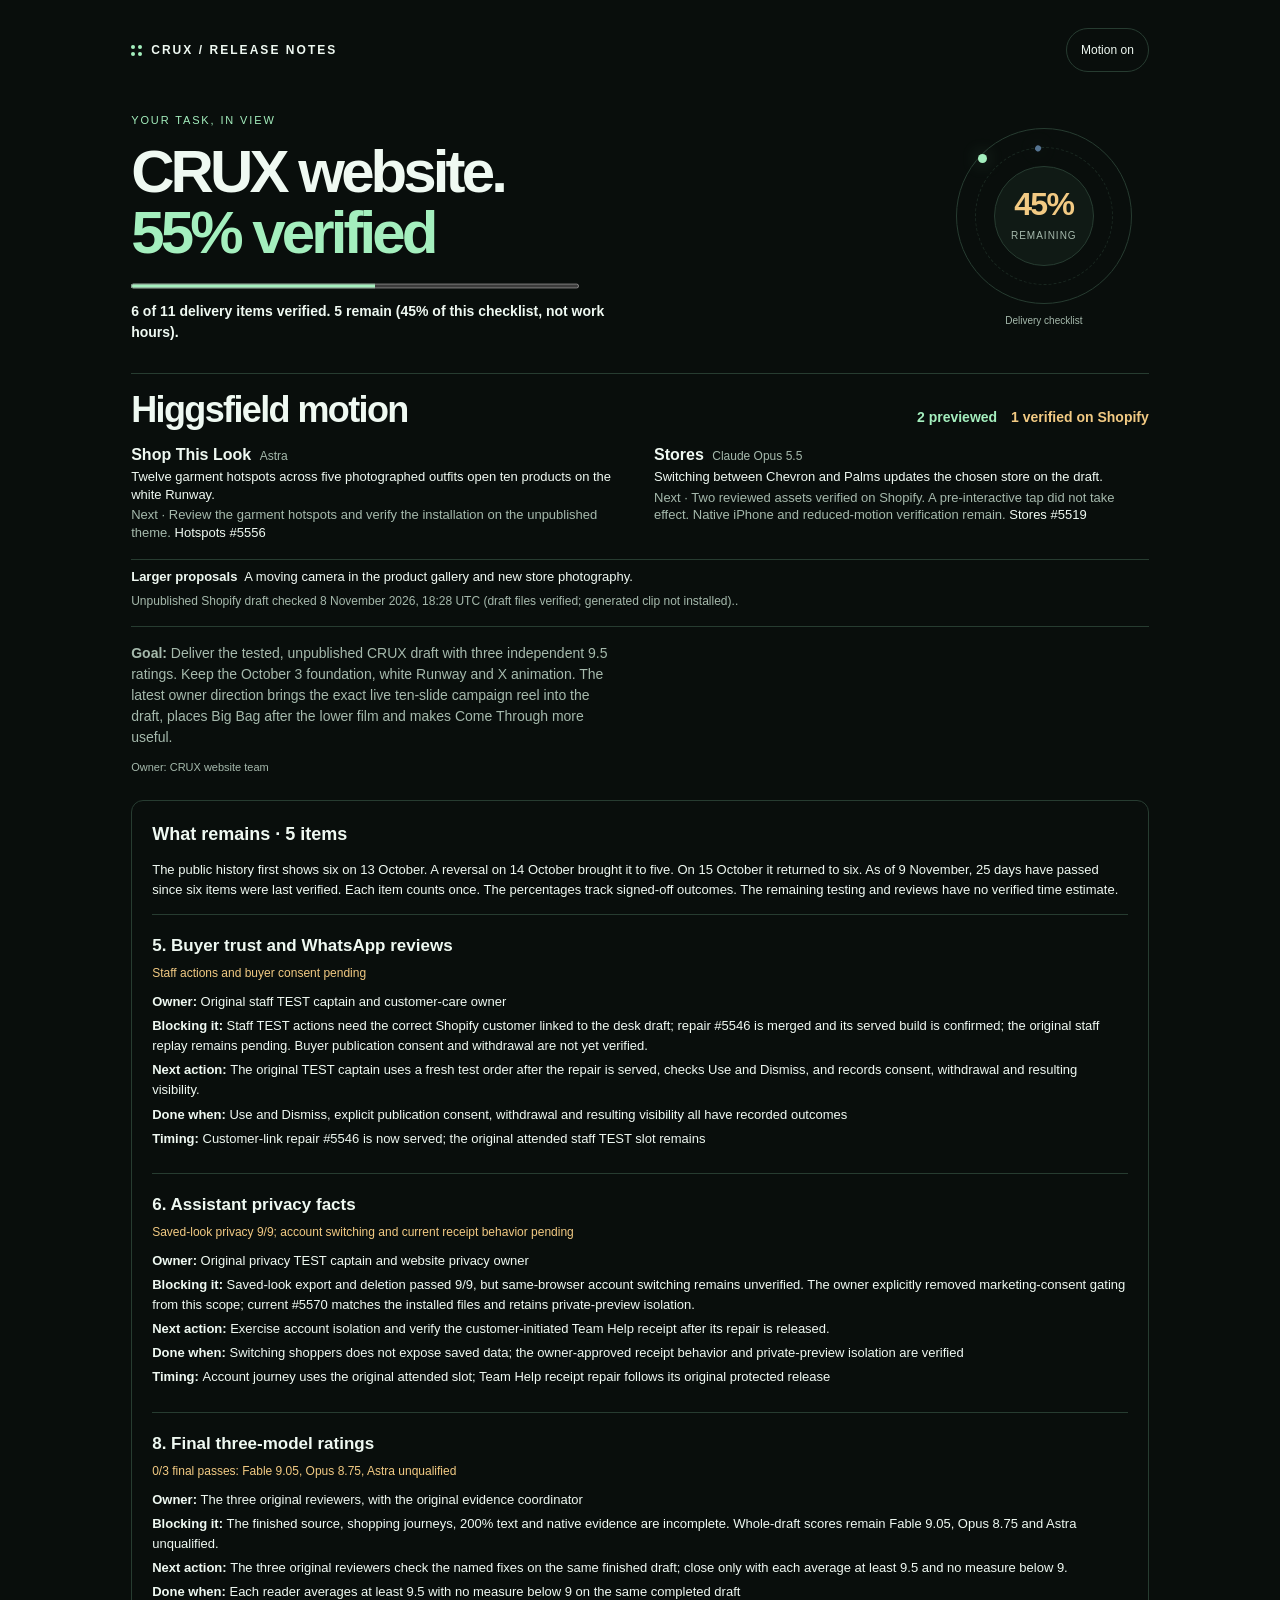
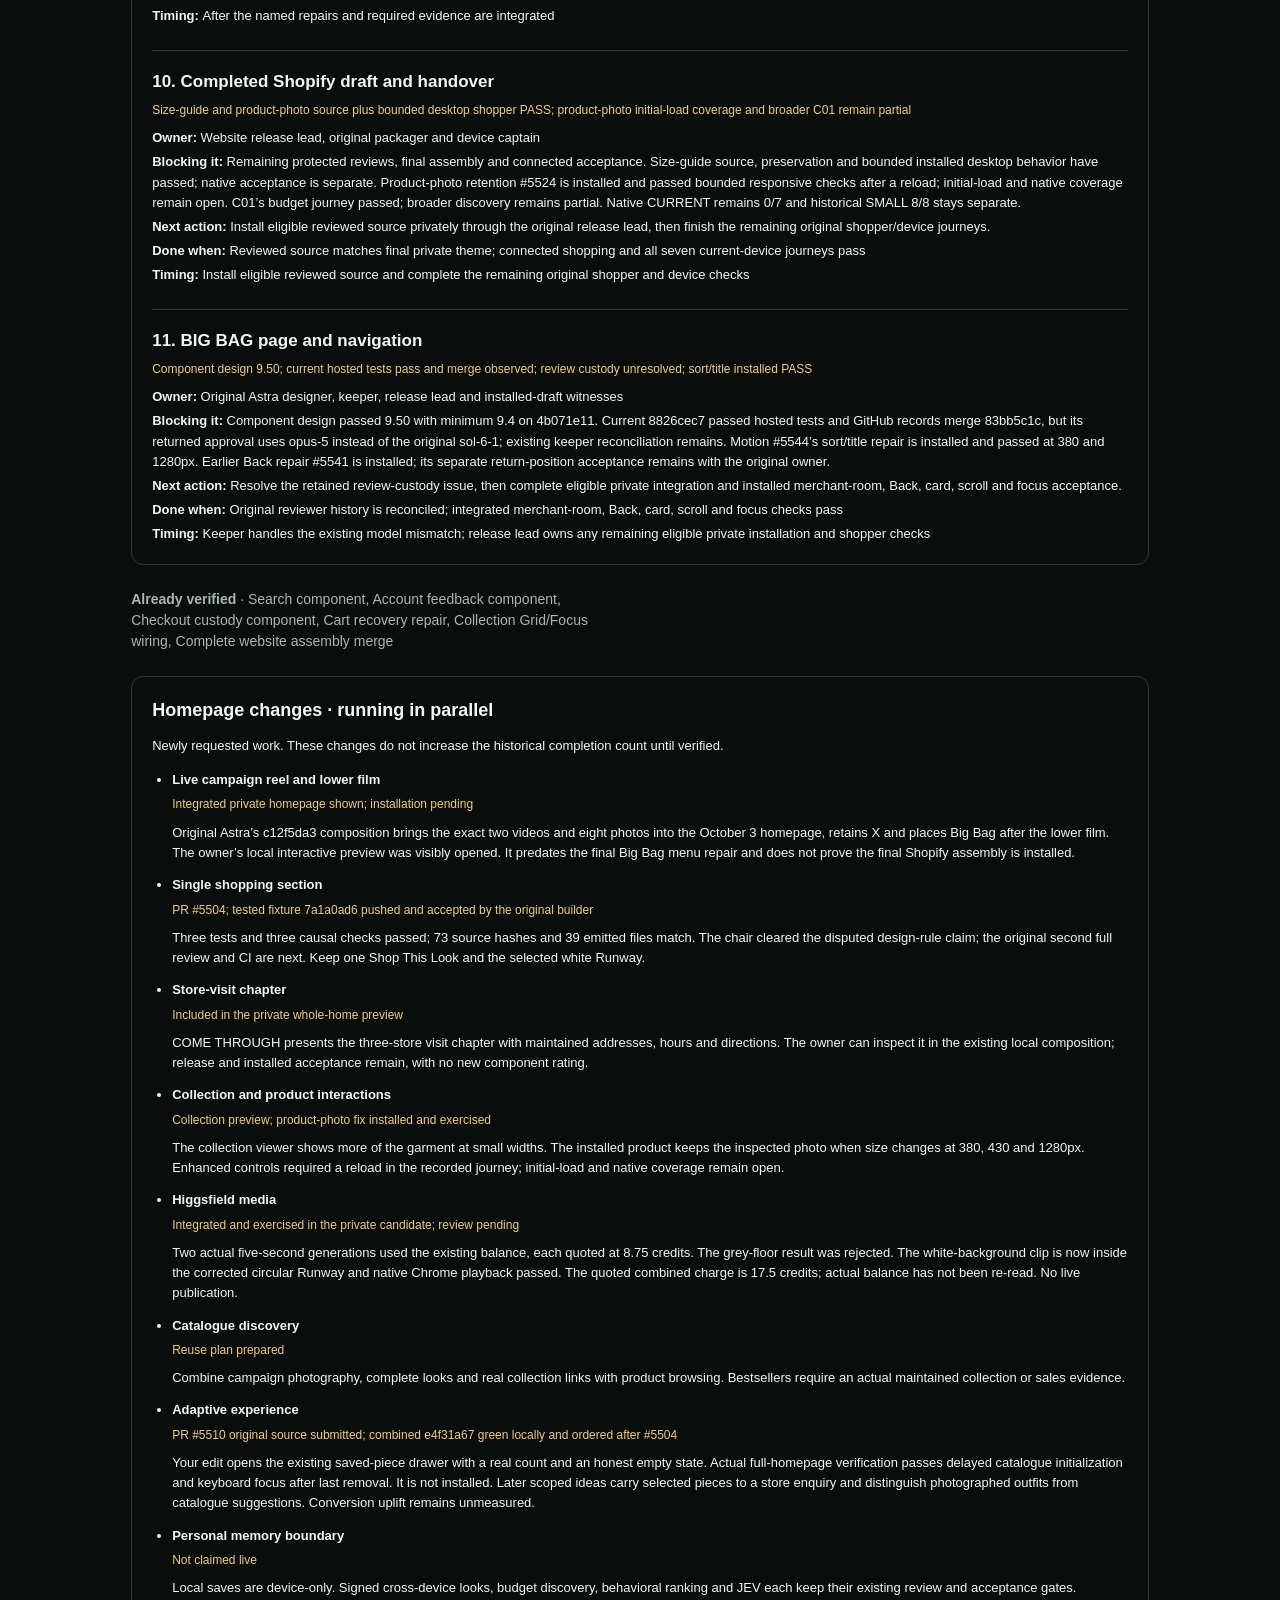
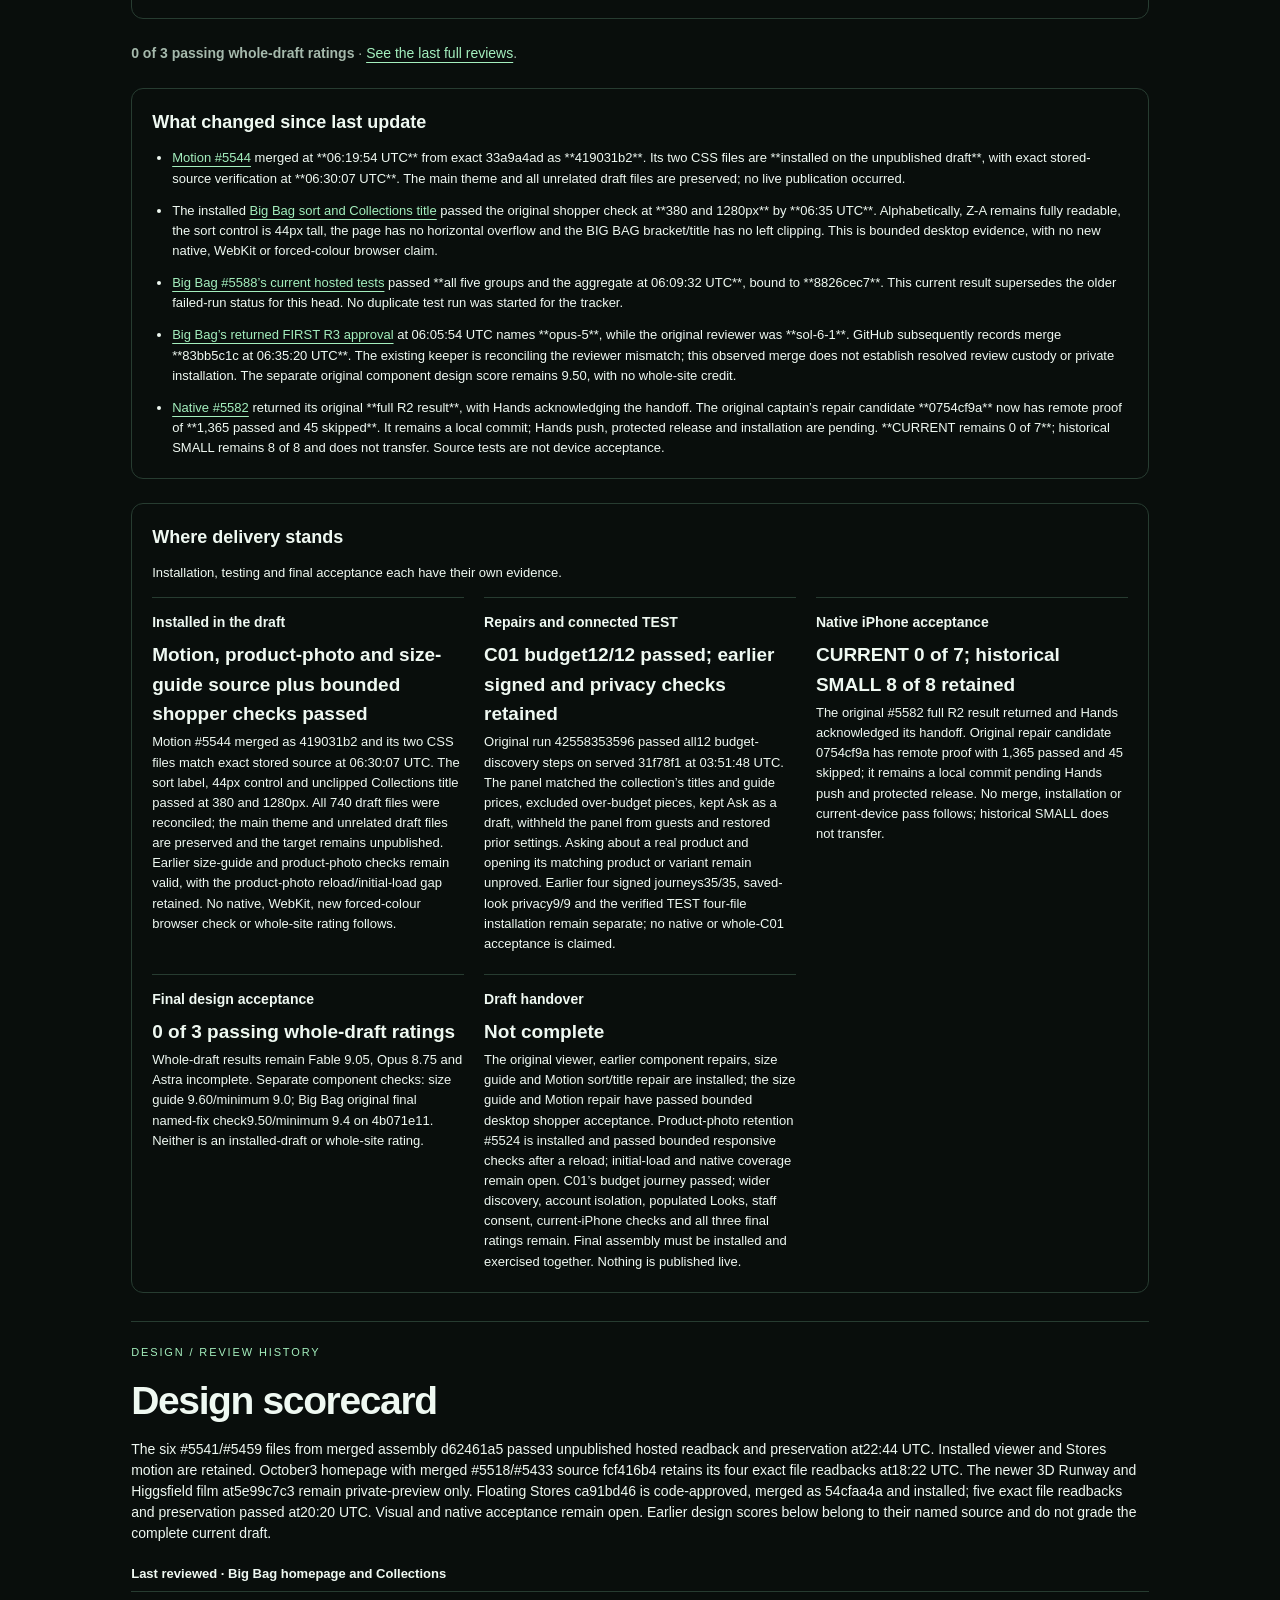
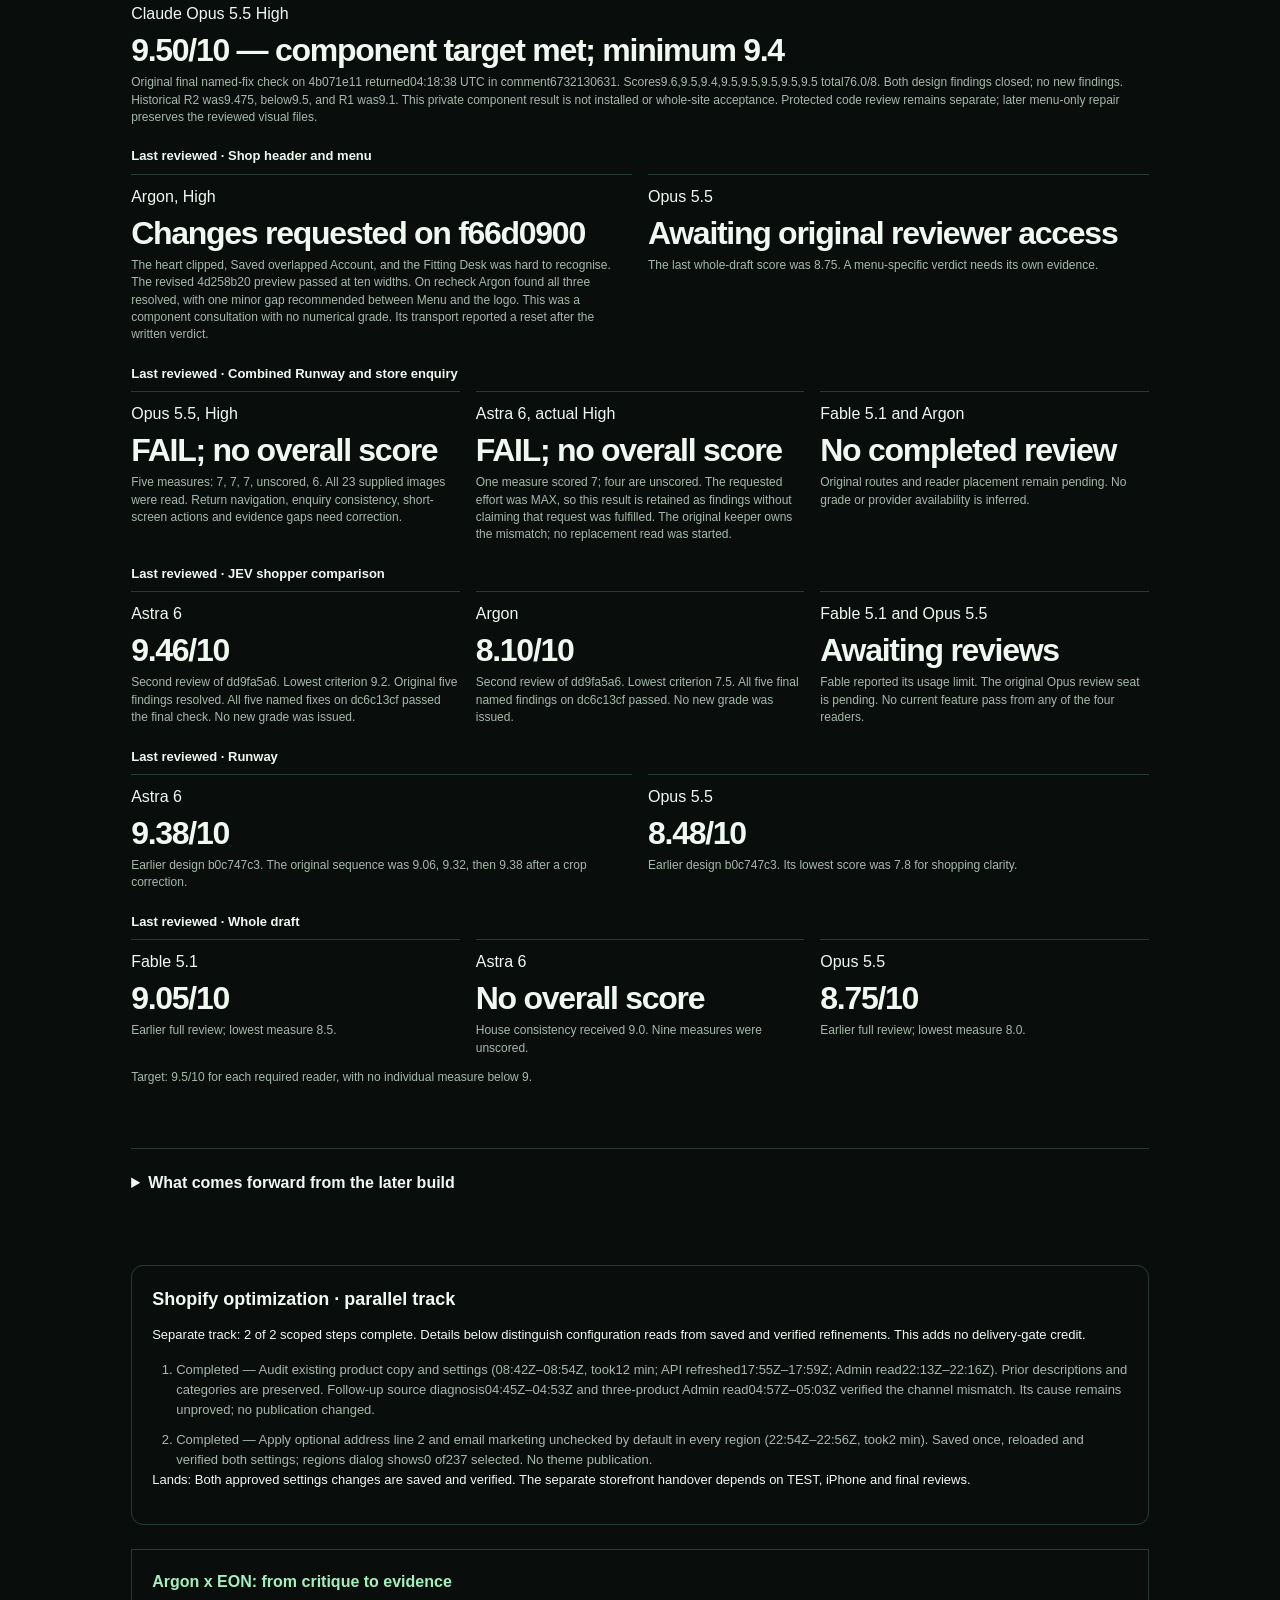
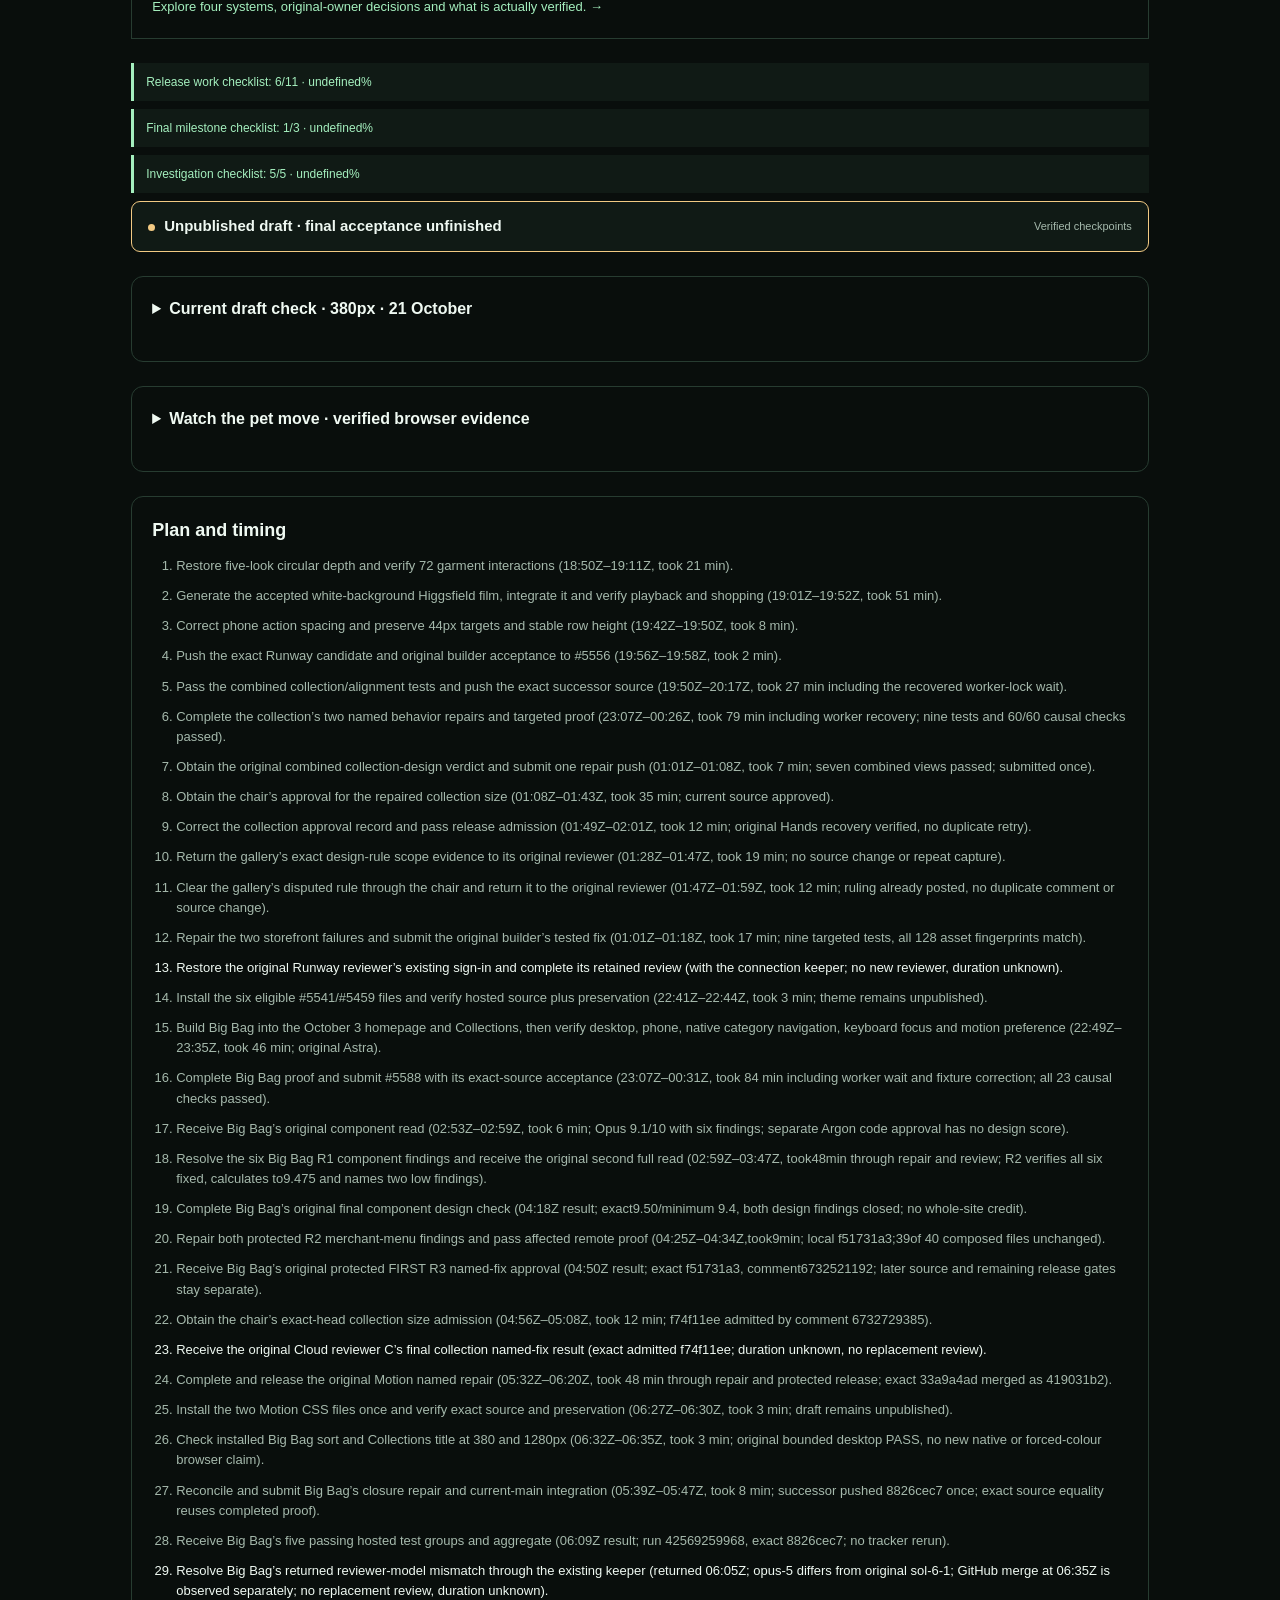
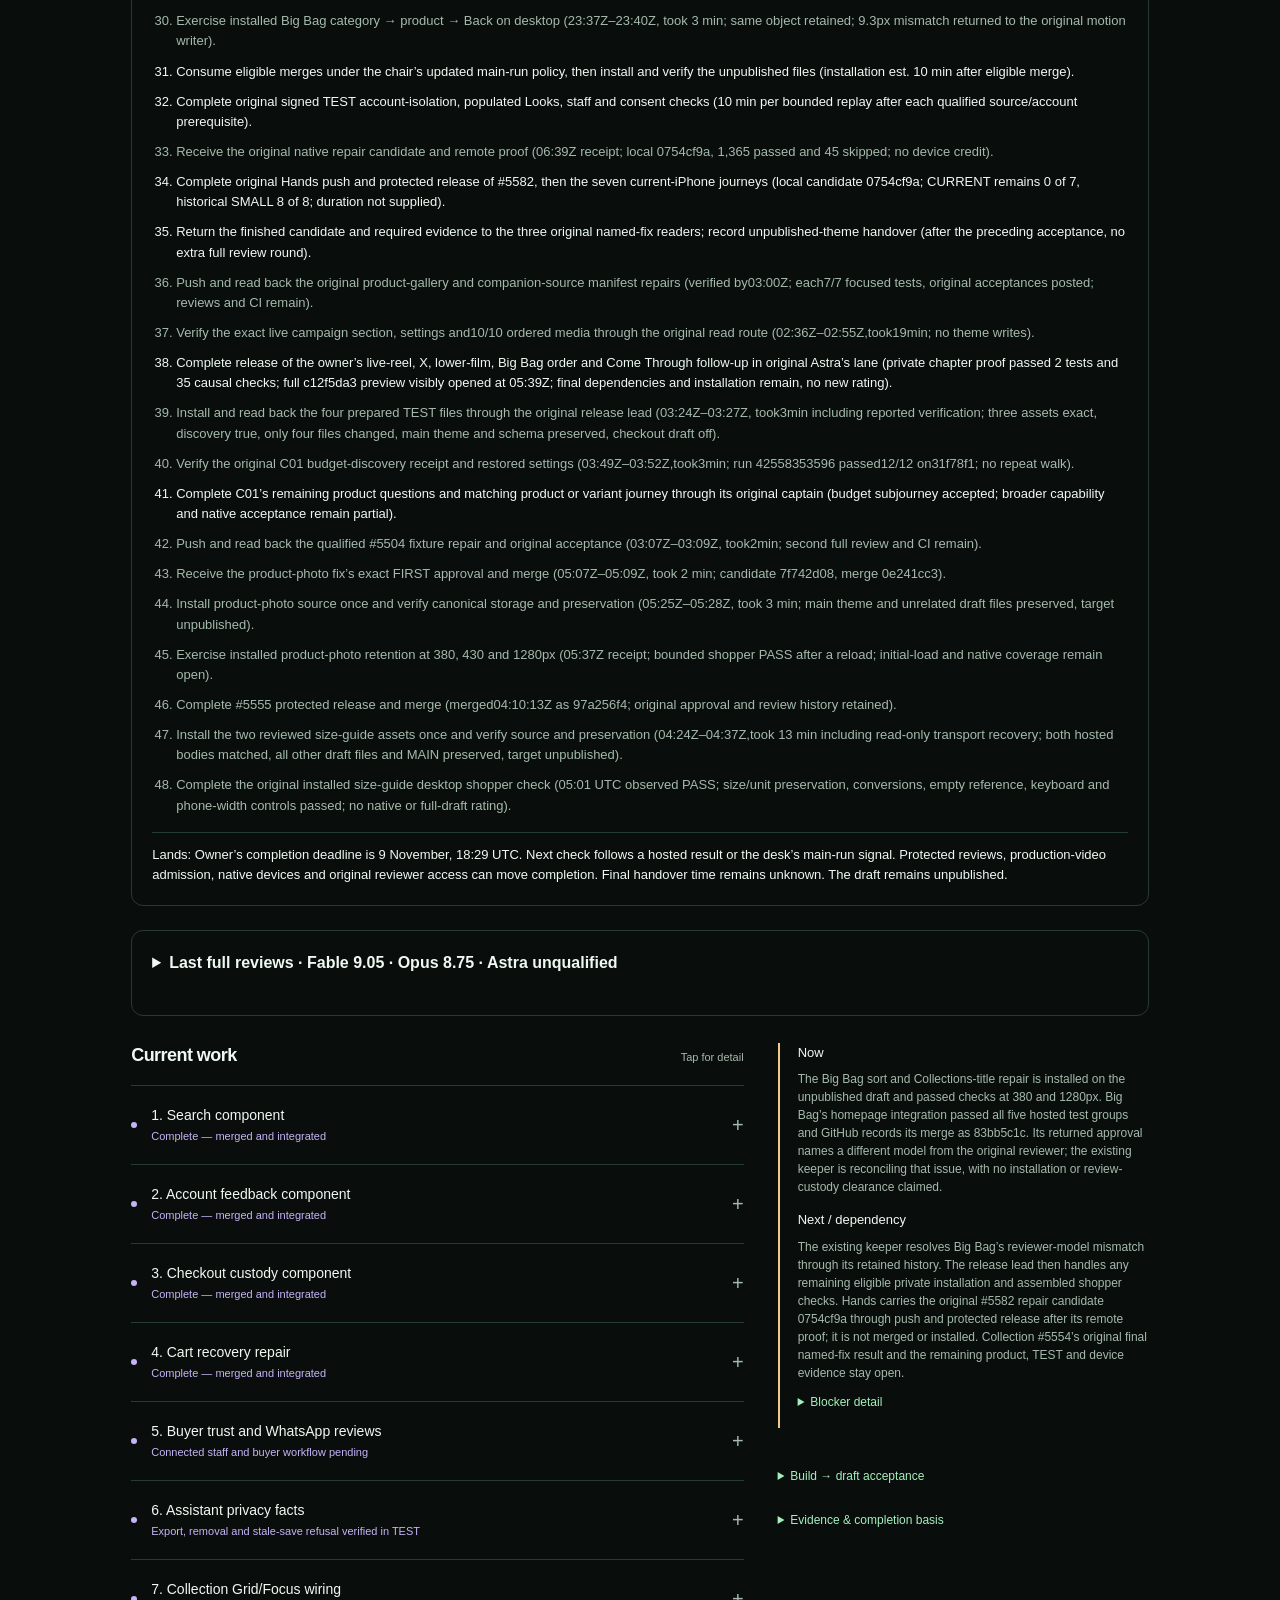
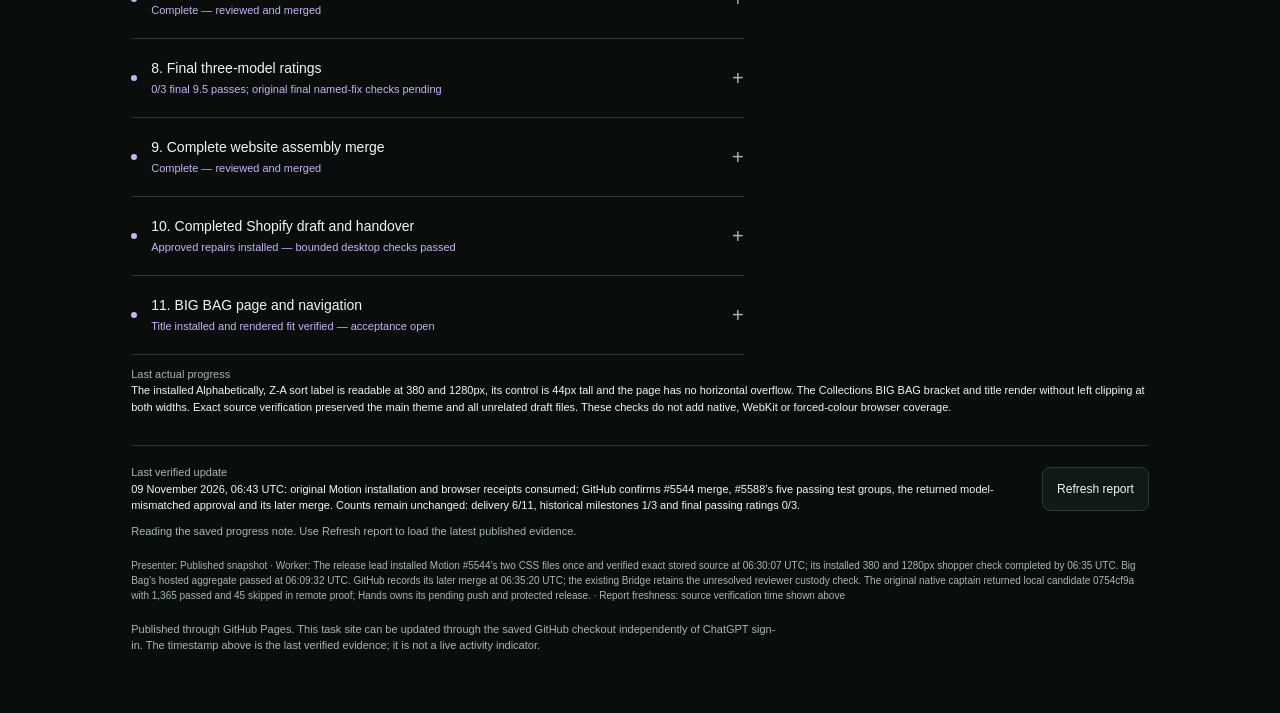
==== commit 63895541: "Update verified CRUX website progress" ====
--- a/index.html
+++ b/index.html
@@ -35,16 +35,16 @@
  <header class="top"><div class="brand"><span class="mark" aria-hidden="true"><i></i><i></i><i></i><i></i></span> CRUX / Release notes</div><button id="motion" type="button" aria-pressed="false">Motion off</button></header>
  <section class="hero" aria-labelledby="title"><div><p class="eyebrow">Your task, in view</p><h1 id="title">CRUX website.<br><span id="percent">55% verified</span></h1><progress id="delivery-meter" aria-label="Verified delivery items" value="6" max="11"></progress><p class="intro" id="fraction">6 of 11 delivery items verified. 5 remain (45% of this checklist, not work hours).</p></div><div><div class="signal" role="img" id="signal"><div class="orbit outer" aria-hidden="true"></div><div class="orbit inner" aria-hidden="true"></div><div class="signal-center"><b id="ring-percent">45%</b><small>Remaining</small></div></div><p class="signal-caption">Delivery checklist</p></div></section>
 <section id="higgsfield-motion" aria-labelledby="motion-title"><div class="motion-heading"><h2 id="motion-title">Higgsfield motion</h2><p class="motion-counts"><strong id="motion-previewed">2 previewed</strong><strong id="motion-verified">1 verified on Shopify</strong></p></div><ul id="motion-treatments"><li><h3>Shop This Look <small>Astra</small></h3><p>Twelve garment hotspots across five photographed outfits open ten products on the white Runway.</p><p class="motion-next">Next · Review the garment hotspots and verify the installation on the unpublished theme. <span class="motion-review">Hotspots #5556</span></p></li><li><h3>Stores <small>Claude Opus 5.5</small></h3><p>Switching between Chevron and Palms updates the chosen store on the draft.</p><p class="motion-next">Next · Two reviewed assets verified on Shopify. A pre-interactive tap did not take effect. Native iPhone and reduced-motion verification remain. <span class="motion-review">Stores #5519</span></p></li></ul><p class="motion-proposals"><b>Larger proposals</b> <span id="motion-proposals">A moving camera in the product gallery and new store photography.</span></p><small class="motion-checked">Unpublished Shopify draft checked <span id="motion-checked">8 November 2026, 18:28 UTC (draft files verified; generated clip not installed).</span>.</small></section>
- <p class="intro"><strong>Goal: </strong><span id="outcome"></span></p><p id="owner" class="timestamp"></p><section class="timed-plan current-update" aria-labelledby="open-gates-heading"><h2 id="open-gates-heading">What remains · 5 items</h2><p id="checklist-history">The public history first shows six on 13 October. A reversal on 14 October brought it to five. On 15 October it returned to six. As of 9 November, 25 days have passed since six items were last verified. Each item counts once. The percentages track signed-off outcomes. The remaining testing and reviews have no verified time estimate.</p><ul id="open-delivery-gates"><li><strong>5. Buyer trust and WhatsApp reviews</strong><span class="gate-state">Staff actions and buyer consent pending</span><p><b>Owner: </b>Original staff TEST captain and customer-care owner</p><p><b>Blocking it: </b>Staff TEST actions need the correct Shopify customer linked to the desk draft; repair #5546 is merged and its served build is confirmed; the original staff replay remains pending. Buyer publication consent and withdrawal are not yet verified.</p><p><b>Next action: </b>The original TEST captain uses a fresh test order after the repair is served, checks Use and Dismiss, and records consent, withdrawal and resulting visibility.</p><p><b>Done when: </b>Use and Dismiss, explicit publication consent, withdrawal and resulting visibility all have recorded outcomes</p><p><b>Timing: </b>Customer-link repair #5546 is now served; the original attended staff TEST slot remains</p></li><li><strong>6. Assistant privacy facts</strong><span class="gate-state">Saved-look privacy 9/9; account switching and current receipt behavior pending</span><p><b>Owner: </b>Original privacy TEST captain and website privacy owner</p><p><b>Blocking it: </b>Saved-look export and deletion passed 9/9, but same-browser account switching remains unverified. The owner explicitly removed marketing-consent gating from this scope; current #5570 matches the installed files and retains private-preview isolation.</p><p><b>Next action: </b>Exercise account isolation and verify the customer-initiated Team Help receipt after its repair is released.</p><p><b>Done when: </b>Switching shoppers does not expose saved data; the owner-approved receipt behavior and private-preview isolation are verified</p><p><b>Timing: </b>Account journey uses the original attended slot; Team Help receipt repair follows its original protected release</p></li><li><strong>8. Final three-model ratings</strong><span class="gate-state">0/3 final passes: Fable 9.05, Opus 8.75, Astra unqualified</span><p><b>Owner: </b>The three original reviewers, with the original evidence coordinator</p><p><b>Blocking it: </b>The finished source, shopping journeys, 200% text and native evidence are incomplete. Whole-draft scores remain Fable 9.05, Opus 8.75 and Astra unqualified.</p><p><b>Next action: </b>The three original reviewers check the named fixes on the same finished draft; close only with each average at least 9.5 and no measure below 9.</p><p><b>Done when: </b>Each reader averages at least 9.5 with no measure below 9 on the same completed draft</p><p><b>Timing: </b>After the named repairs and required evidence are integrated</p></li><li><strong>10. Completed Shopify draft and handover</strong><span class="gate-state">Size-guide and product-photo source plus bounded desktop shopper PASS; product-photo initial-load coverage and broader C01 remain partial</span><p><b>Owner: </b>Website release lead, original packager and device captain</p><p><b>Blocking it: </b>Remaining protected reviews, final assembly and connected acceptance. Size-guide source, preservation and bounded installed desktop behavior have passed; native acceptance is separate. Product-photo retention #5524 is installed and passed bounded responsive checks after a reload; initial-load and native coverage remain open. C01’s budget journey passed; broader discovery remains partial. Native CURRENT remains 0/7 and historical SMALL 8/8 stays separate.</p><p><b>Next action: </b>Install eligible reviewed source privately through the original release lead, then finish the remaining original shopper/device journeys.</p><p><b>Done when: </b>Reviewed source matches final private theme; connected shopping and all seven current-device journeys pass</p><p><b>Timing: </b>Install eligible reviewed source and complete the remaining original shopper and device checks</p></li><li><strong>11. BIG BAG page and navigation</strong><span class="gate-state">Component design 9.50; FIRST R3 approved f51731a3; later integration 8826cec7 submitted; Back repair installed</span><p><b>Owner: </b>Original Astra designer, motion writer and installed-draft witnesses</p><p><b>Blocking it: </b>Component design passed 9.50 with minimum 9.4 on 4b071e11; original FIRST R3 approved both merchant-menu fixes on f51731a3. The later closure repair and current-main integration are submitted at 8826cec7; remaining exact-head release gates and the separate Studio test failure precede private installation and shopper acceptance. Original Motion #5544 now owns the named forced-colour arrow repair. History-cancellation repair #5541 is installed and source-matched.</p><p><b>Next action: </b>Complete the remaining original release gates, then verify merchant rooms, Back, card, scroll, focus, title and sort on the installed draft.</p><p><b>Done when: </b>Remaining protected gates, merchant rooms and installed title, sort, card, scroll and focus pass</p><p><b>Timing: </b>Original release gates decide the submitted head; private installation and shopper checks follow; original Motion keeps its named repair and separate Studio failure</p></li></ul></section><p class="intro"><strong>Already verified</strong> · <span id="completed-delivery">Search component, Account feedback component, Checkout custody component, Cart recovery repair, Collection Grid/Focus wiring, Complete website assembly merge</span></p><section class="timed-plan current-update" aria-labelledby="homepage-direction-heading"><h2 id="homepage-direction-heading">Homepage changes · running in parallel</h2><p>Newly requested work. These changes do not increase the historical completion count until verified.</p><ul id="homepage-direction"><li><strong>Live campaign reel and lower film</strong><span class="gate-state">Integrated private homepage shown; installation pending</span><p>Original Astra’s c12f5da3 composition brings the exact two videos and eight photos into the October 3 homepage, retains X and places Big Bag after the lower film. The owner’s local interactive preview was visibly opened. It predates the final Big Bag menu repair and does not prove the final Shopify assembly is installed.</p></li><li><strong>Single shopping section</strong><span class="gate-state">PR #5504; tested fixture 7a1a0ad6 pushed and accepted by the original builder</span><p>Three tests and three causal checks passed; 73 source hashes and 39 emitted files match. The chair cleared the disputed design-rule claim; the original second full review and CI are next. Keep one Shop This Look and the selected white Runway.</p></li><li><strong>Store-visit chapter</strong><span class="gate-state">Included in the private whole-home preview</span><p>COME THROUGH presents the three-store visit chapter with maintained addresses, hours and directions. The owner can inspect it in the existing local composition; release and installed acceptance remain, with no new component rating.</p></li><li><strong>Collection and product interactions</strong><span class="gate-state">Collection preview; product-photo fix installed and exercised</span><p>The collection viewer shows more of the garment at small widths. The installed product keeps the inspected photo when size changes at 380, 430 and 1280px. Enhanced controls required a reload in the recorded journey; initial-load and native coverage remain open.</p></li><li><strong>Higgsfield media</strong><span class="gate-state">Integrated and exercised in the private candidate; review pending</span><p>Two actual five-second generations used the existing balance, each quoted at 8.75 credits. The grey-floor result was rejected. The white-background clip is now inside the corrected circular Runway and native Chrome playback passed. The quoted combined charge is 17.5 credits; actual balance has not been re-read. No live publication.</p></li><li><strong>Catalogue discovery</strong><span class="gate-state">Reuse plan prepared</span><p>Combine campaign photography, complete looks and real collection links with product browsing. Bestsellers require an actual maintained collection or sales evidence.</p></li><li><strong>Adaptive experience</strong><span class="gate-state">PR #5510 original source submitted; combined e4f31a67 green locally and ordered after #5504</span><p>Your edit opens the existing saved-piece drawer with a real count and an honest empty state. Actual full-homepage verification passes delayed catalogue initialization and keyboard focus after last removal. It is not installed. Later scoped ideas carry selected pieces to a store enquiry and distinguish photographed outfits from catalogue suggestions. Conversion uplift remains unmeasured.</p></li><li><strong>Personal memory boundary</strong><span class="gate-state">Not claimed live</span><p>Local saves are device-only. Signed cross-device looks, budget discovery, behavioral ranking and JEV each keep their existing review and acceptance gates.</p></li></ul></section><p class="intro"><strong id="final-rating-count">0 of 3 passing whole-draft ratings</strong> · <a href="#rating-history">See the last full reviews</a>.</p><section class="timed-plan current-update" aria-labelledby="recent-changes-heading"><h2 id="recent-changes-heading">What changed since last update</h2><ul id="recent-changes"><li><a href="https://github.com/EON-CRUX/3.09/pull/5524">Product-photo retention #5524</a> is **installed on the unpublished draft**: canonical source and preservation verified at **05:28:41 UTC**. The original shopper receipt at 05:37:58 UTC passed size-change photo retention at **380, 430 and 1280px**, plus explicit colour changes. Enhanced controls appeared after a reload; initial-load and native coverage remain open. Public CDN raw-byte equivalence is not claimed.</li><li><a href="https://github.com/EON-CRUX/3.09/pull/5554#issuecomment-6732729385">Collection #5554 chair admission</a> arrived at **05:08:05 UTC** for exact f74f11ee: 1,017 changed lines in 13 files, admitted up to 1,100. The original Cloud reviewer C’s final named-fix check still decides; size admission is not review approval.</li><li><a href="https://github.com/EON-CRUX/3.09/pull/5544#issuecomment-6732757144">Motion #5544’s original R2 result</a> rejects one forced-colour sort-arrow issue on 76b0d7aa. The original writer reported **START at 05:32:32 UTC**; no fixed or passing result is claimed. The existing Big Bag menu failures affecting <a href="https://github.com/EON-CRUX/3.09/pull/5580">Team Help #5580</a> keep that same repair owner.</li><li>The updated **whole homepage is visible in the owner’s private Mac preview**: white Runway, campaign reel and X, Big Bag after the film, three-store visit and subscribe. This c12f5da3 preview is local only, predates the final Big Bag menu repairs and is not the fully installed Shopify assembly. No private preview media is published here.</li><li><a href="https://github.com/EON-CRUX/3.09/pull/5588">Big Bag #5588</a> has its current-main integration **8826cec7 submitted** by the successor at **05:46:57 UTC**, with the exact GitHub head read back. All ten authored files, the complete authored diff and the full theme tree match the already-tested repair; the original seven tests and eight causal checks are reused, with the earlier 30 checks retained. The earlier FIRST R3 approval belongs to f51731a3 and is not transferred by this report. The original release gates remain. A separate prior-run Studio gallery animation failure stays with the original Motion owner, outside this Big Bag repair. The component design result stays **9.50**, with no whole-site credit.</li></ul></section><section class="timed-plan current-update" aria-labelledby="delivery-stage-heading"><h2 id="delivery-stage-heading">Where delivery stands</h2><p>Installation, testing and final acceptance each have their own evidence.</p><ul id="delivery-stages"><li><h3>Installed in the draft</h3><strong>Product-photo and size-guide source plus bounded desktop shopper checks passed</strong><p>Earlier Big Bag Back #5541 and closed-store #5459 readbacks remain. Size guide #5555’s two stored assets match reviewed source; all 740 draft files were reconciled, MAIN is unchanged and the target stays unpublished. Existing Chrome passed size/unit preservation, measurement conversion, cleared input, keyboard order and phone-width control checks at 05:01:03 UTC. The public script is minified and separately fingerprinted; its raw bytes are not asserted equal to stored source. Product-photo #5524 also passed its 380, 430 and 1280px size-change and explicit colour checks after a reload; its initial-load gap remains visible. Canonical stored source matches and the main theme and unrelated draft files are preserved. No native or whole-site rating follows.</p></li><li><h3>Repairs and connected TEST</h3><strong>C01 budget12/12 passed; earlier signed and privacy checks retained</strong><p>Original run 42558353596 passed all12 budget-discovery steps on served 31f78f1 at 03:51:48 UTC. The panel matched the collection’s titles and guide prices, excluded over-budget pieces, kept Ask as a draft, withheld the panel from guests and restored prior settings. Asking about a real product and opening its matching product or variant remain unproved. Earlier four signed journeys35/35, saved-look privacy9/9 and the verified TEST four-file installation remain separate; no native or whole-C01 acceptance is claimed.</p></li><li><h3>Native iPhone acceptance</h3><strong>CURRENT 0 of 7; historical SMALL 8 of 8 retained</strong><p>The original captain resumed at02:47 UTC and is executing the existing #5582 sign-in checks. No later current-device passing receipt is in this report; historical SMALL does not transfer.</p></li><li><h3>Final design acceptance</h3><strong>0 of 3 passing whole-draft ratings</strong><p>Whole-draft results remain Fable 9.05, Opus 8.75 and Astra incomplete. Separate component checks: size guide 9.60/minimum 9.0; Big Bag original final named-fix check9.50/minimum 9.4 on 4b071e11. Neither is an installed-draft or whole-site rating.</p></li><li><h3>Draft handover</h3><strong>Not complete</strong><p>The original viewer, earlier component repairs and size guide are installed; the size guide has passed bounded desktop shopper acceptance. Product-photo retention #5524 is installed and passed bounded responsive checks after a reload; initial-load and native coverage remain open. C01’s budget journey passed; wider discovery, account isolation, populated Looks, staff consent, current-iPhone checks and all three final ratings remain. Final assembly must be installed and exercised together. Nothing is published live.</p></li></ul></section><section class="scoreboard" id="design-scorecard" aria-labelledby="design-score-title"><p class="eyebrow">DESIGN / REVIEW HISTORY</p><h2 id="design-score-title">Design scorecard</h2><p class="current-score">The six #5541/#5459 files from merged assembly d62461a5 passed unpublished hosted readback and preservation at22:44 UTC. Installed viewer and Stores motion are retained. October3 homepage with merged #5518/#5433 source fcf416b4 retains its four exact file readbacks at18:22 UTC. The newer 3D Runway and Higgsfield film at5e99c7c3 remain private-preview only. Floating Stores ca91bd46 is code-approved, merged as 54cfaa4a and installed; five exact file readbacks and preservation passed at20:20 UTC. Visual and native acceptance remain open. Earlier design scores below belong to their named source and do not grade the complete current draft.</p><h3>Last reviewed · Big Bag homepage and Collections</h3><ul><li><span>Claude Opus 5.5 High</span><strong>9.50/10 — component target met; minimum 9.4</strong><small>Original final named-fix check on 4b071e11 returned04:18:38 UTC in comment6732130631. Scores9.6,9.5,9.4,9.5,9.5,9.5,9.5,9.5 total76.0/8. Both design findings closed; no new findings. Historical R2 was9.475, below9.5, and R1 was9.1. This private component result is not installed or whole-site acceptance. Protected code review remains separate; later menu-only repair preserves the reviewed visual files.</small></li></ul><h3>Last reviewed · Shop header and menu</h3><ul><li><span>Argon, High</span><strong>Changes requested on f66d0900</strong><small>The heart clipped, Saved overlapped Account, and the Fitting Desk was hard to recognise. The revised 4d258b20 preview passed at ten widths. On recheck Argon found all three resolved, with one minor gap recommended between Menu and the logo. This was a component consultation with no numerical grade. Its transport reported a reset after the written verdict.</small></li><li><span>Opus 5.5</span><strong>Awaiting original reviewer access</strong><small>The last whole-draft score was 8.75. A menu-specific verdict needs its own evidence.</small></li></ul><h3>Last reviewed · Combined Runway and store enquiry</h3><ul><li><span>Opus 5.5, High</span><strong>FAIL; no overall score</strong><small>Five measures: 7, 7, 7, unscored, 6. All 23 supplied images were read. Return navigation, enquiry consistency, short-screen actions and evidence gaps need correction.</small></li><li><span>Astra 6, actual High</span><strong>FAIL; no overall score</strong><small>One measure scored 7; four are unscored. The requested effort was MAX, so this result is retained as findings without claiming that request was fulfilled. The original keeper owns the mismatch; no replacement read was started.</small></li><li><span>Fable 5.1 and Argon</span><strong>No completed review</strong><small>Original routes and reader placement remain pending. No grade or provider availability is inferred.</small></li></ul><h3>Last reviewed · JEV shopper comparison</h3><ul><li><span>Astra 6</span><strong>9.46/10</strong><small>Second review of dd9fa5a6. Lowest criterion 9.2. Original five findings resolved. All five named fixes on dc6c13cf passed the final check. No new grade was issued.</small></li><li><span>Argon</span><strong>8.10/10</strong><small>Second review of dd9fa5a6. Lowest criterion 7.5. All five final named findings on dc6c13cf passed. No new grade was issued.</small></li><li><span>Fable 5.1 and Opus 5.5</span><strong>Awaiting reviews</strong><small>Fable reported its usage limit. The original Opus review seat is pending. No current feature pass from any of the four readers.</small></li></ul><h3>Last reviewed · Runway</h3><ul><li><span>Astra 6</span><strong>9.38/10</strong><small>Earlier design b0c747c3. The original sequence was 9.06, 9.32, then 9.38 after a crop correction.</small></li><li><span>Opus 5.5</span><strong>8.48/10</strong><small>Earlier design b0c747c3. Its lowest score was 7.8 for shopping clarity.</small></li></ul><h3>Last reviewed · Whole draft</h3><ul><li><span>Fable 5.1</span><strong>9.05/10</strong><small>Earlier full review; lowest measure 8.5.</small></li><li><span>Astra 6</span><strong>No overall score</strong><small>House consistency received 9.0. Nine measures were unscored.</small></li><li><span>Opus 5.5</span><strong>8.75/10</strong><small>Earlier full review; lowest measure 8.0.</small></li></ul><p class="target-score">Target: 9.5/10 for each required reader, with no individual measure below 9.</p></section><details class="recovery-list"><summary>What comes forward from the later build</summary><ol><li><strong>Inspect a piece</strong><small>Verified in the unified private build</small><p>Twelve garment entries across five looks. Tap the jersey, compare photos, choose a size or ask a store. The repaired candidate now verifies selected variant, shared-garment identity and return to the originating look. Independent acceptance remains open.</p></li><li><strong>Dress the look</strong><small>In the private preview</small><p>Each numbered piece in the Runway leads to its existing product. Next: verify the unpublished product page, size selection, bag and return to the same look on iPhone.</p></li><li><strong>Browse the collection</strong><small>Private source verified; installed replay pending</small><p>Categories, Grid and Focus and populated filters passed nine Chromium scenarios. The latest two-page replay verified 39 eligible primary links, one unavailable card and 22 colour choices after selecting M and In stock.</p></li><li><strong>Try it in a shop</strong><small>Verified on the private preview</small><p>Open Stores from four pages. The directory link focuses the locations. The repaired private candidate preserves the originating look, selected garment and variant through the store enquiry and return. Native and independent acceptance remain open.</p></li><li><strong>Explore Big Bag</strong><small>Component design 9.50; current-main integration submitted</small><p>Original Opus closed both design findings on 4b071e11. FIRST R3 approved the merchant-menu fixes on f51731a3. Original Astra’s later closure repair and merge-only integration are submitted at 8826cec7 with unchanged source and retained proof. The earlier approval is not transferred here; remaining release gates, private installation and shopper acceptance stay with the original owners.</p></li></ol></details><section class="timed-plan current-update" aria-labelledby="parallel-track-heading"><h2 id="parallel-track-heading">Shopify optimization · parallel track</h2><p>Separate track: 2 of 2 scoped steps complete. Details below distinguish configuration reads from saved and verified refinements. This adds no delivery-gate credit.</p><ol id="parallel-track-steps"><li data-complete="true">Completed — Audit existing product copy and settings (08:42Z–08:54Z, took12 min; API refreshed17:55Z–17:59Z; Admin read22:13Z–22:16Z). Prior descriptions and categories are preserved. Follow-up source diagnosis04:45Z–04:53Z and three-product Admin read04:57Z–05:03Z verified the channel mismatch. Its cause remains unproved; no publication changed.</li><li data-complete="true">Completed — Apply optional address line 2 and email marketing unchecked by default in every region (22:54Z–22:56Z, took2 min). Saved once, reloaded and verified both settings; regions dialog shows0 of237 selected. No theme publication.</li></ol><p id="parallel-track-landing">Lands: Both approved settings changes are saved and verified. The separate storefront handover depends on TEST, iPhone and final reviews.</p></section><a href="argon/" class="argon-exhibit-link" style="display:block;padding:20px;margin:24px 0;border:1px solid var(--line);text-decoration:none"><strong>Argon x EON: from critique to evidence</strong><br><span style="font-size:13px">Explore four systems, original-owner decisions and what is actually verified. &rarr;</span></a><div id="scoped-slot"></div><details id="supporting-work" hidden><summary>Supporting work</summary><div id="supporting-body"></div></details><div class="milestone"><strong id="milestone">Reading the original milestone…</strong><span>Verified checkpoints</span></div>
+ <p class="intro"><strong>Goal: </strong><span id="outcome"></span></p><p id="owner" class="timestamp"></p><section class="timed-plan current-update" aria-labelledby="open-gates-heading"><h2 id="open-gates-heading">What remains · 5 items</h2><p id="checklist-history">The public history first shows six on 13 October. A reversal on 14 October brought it to five. On 15 October it returned to six. As of 9 November, 25 days have passed since six items were last verified. Each item counts once. The percentages track signed-off outcomes. The remaining testing and reviews have no verified time estimate.</p><ul id="open-delivery-gates"><li><strong>5. Buyer trust and WhatsApp reviews</strong><span class="gate-state">Staff actions and buyer consent pending</span><p><b>Owner: </b>Original staff TEST captain and customer-care owner</p><p><b>Blocking it: </b>Staff TEST actions need the correct Shopify customer linked to the desk draft; repair #5546 is merged and its served build is confirmed; the original staff replay remains pending. Buyer publication consent and withdrawal are not yet verified.</p><p><b>Next action: </b>The original TEST captain uses a fresh test order after the repair is served, checks Use and Dismiss, and records consent, withdrawal and resulting visibility.</p><p><b>Done when: </b>Use and Dismiss, explicit publication consent, withdrawal and resulting visibility all have recorded outcomes</p><p><b>Timing: </b>Customer-link repair #5546 is now served; the original attended staff TEST slot remains</p></li><li><strong>6. Assistant privacy facts</strong><span class="gate-state">Saved-look privacy 9/9; account switching and current receipt behavior pending</span><p><b>Owner: </b>Original privacy TEST captain and website privacy owner</p><p><b>Blocking it: </b>Saved-look export and deletion passed 9/9, but same-browser account switching remains unverified. The owner explicitly removed marketing-consent gating from this scope; current #5570 matches the installed files and retains private-preview isolation.</p><p><b>Next action: </b>Exercise account isolation and verify the customer-initiated Team Help receipt after its repair is released.</p><p><b>Done when: </b>Switching shoppers does not expose saved data; the owner-approved receipt behavior and private-preview isolation are verified</p><p><b>Timing: </b>Account journey uses the original attended slot; Team Help receipt repair follows its original protected release</p></li><li><strong>8. Final three-model ratings</strong><span class="gate-state">0/3 final passes: Fable 9.05, Opus 8.75, Astra unqualified</span><p><b>Owner: </b>The three original reviewers, with the original evidence coordinator</p><p><b>Blocking it: </b>The finished source, shopping journeys, 200% text and native evidence are incomplete. Whole-draft scores remain Fable 9.05, Opus 8.75 and Astra unqualified.</p><p><b>Next action: </b>The three original reviewers check the named fixes on the same finished draft; close only with each average at least 9.5 and no measure below 9.</p><p><b>Done when: </b>Each reader averages at least 9.5 with no measure below 9 on the same completed draft</p><p><b>Timing: </b>After the named repairs and required evidence are integrated</p></li><li><strong>10. Completed Shopify draft and handover</strong><span class="gate-state">Size-guide and product-photo source plus bounded desktop shopper PASS; product-photo initial-load coverage and broader C01 remain partial</span><p><b>Owner: </b>Website release lead, original packager and device captain</p><p><b>Blocking it: </b>Remaining protected reviews, final assembly and connected acceptance. Size-guide source, preservation and bounded installed desktop behavior have passed; native acceptance is separate. Product-photo retention #5524 is installed and passed bounded responsive checks after a reload; initial-load and native coverage remain open. C01’s budget journey passed; broader discovery remains partial. Native CURRENT remains 0/7 and historical SMALL 8/8 stays separate.</p><p><b>Next action: </b>Install eligible reviewed source privately through the original release lead, then finish the remaining original shopper/device journeys.</p><p><b>Done when: </b>Reviewed source matches final private theme; connected shopping and all seven current-device journeys pass</p><p><b>Timing: </b>Install eligible reviewed source and complete the remaining original shopper and device checks</p></li><li><strong>11. BIG BAG page and navigation</strong><span class="gate-state">Component design 9.50; current hosted tests pass and merge observed; review custody unresolved; sort/title installed PASS</span><p><b>Owner: </b>Original Astra designer, keeper, release lead and installed-draft witnesses</p><p><b>Blocking it: </b>Component design passed 9.50 with minimum 9.4 on 4b071e11. Current 8826cec7 passed hosted tests and GitHub records merge 83bb5c1c, but its returned approval uses opus-5 instead of the original sol-6-1; existing keeper reconciliation remains. Motion #5544’s sort/title repair is installed and passed at 380 and 1280px. Earlier Back repair #5541 is installed; its separate return-position acceptance remains with the original owner.</p><p><b>Next action: </b>Resolve the retained review-custody issue, then complete eligible private integration and installed merchant-room, Back, card, scroll and focus acceptance.</p><p><b>Done when: </b>Original reviewer history is reconciled; integrated merchant-room, Back, card, scroll and focus checks pass</p><p><b>Timing: </b>Keeper handles the existing model mismatch; release lead owns any remaining eligible private installation and shopper checks</p></li></ul></section><p class="intro"><strong>Already verified</strong> · <span id="completed-delivery">Search component, Account feedback component, Checkout custody component, Cart recovery repair, Collection Grid/Focus wiring, Complete website assembly merge</span></p><section class="timed-plan current-update" aria-labelledby="homepage-direction-heading"><h2 id="homepage-direction-heading">Homepage changes · running in parallel</h2><p>Newly requested work. These changes do not increase the historical completion count until verified.</p><ul id="homepage-direction"><li><strong>Live campaign reel and lower film</strong><span class="gate-state">Integrated private homepage shown; installation pending</span><p>Original Astra’s c12f5da3 composition brings the exact two videos and eight photos into the October 3 homepage, retains X and places Big Bag after the lower film. The owner’s local interactive preview was visibly opened. It predates the final Big Bag menu repair and does not prove the final Shopify assembly is installed.</p></li><li><strong>Single shopping section</strong><span class="gate-state">PR #5504; tested fixture 7a1a0ad6 pushed and accepted by the original builder</span><p>Three tests and three causal checks passed; 73 source hashes and 39 emitted files match. The chair cleared the disputed design-rule claim; the original second full review and CI are next. Keep one Shop This Look and the selected white Runway.</p></li><li><strong>Store-visit chapter</strong><span class="gate-state">Included in the private whole-home preview</span><p>COME THROUGH presents the three-store visit chapter with maintained addresses, hours and directions. The owner can inspect it in the existing local composition; release and installed acceptance remain, with no new component rating.</p></li><li><strong>Collection and product interactions</strong><span class="gate-state">Collection preview; product-photo fix installed and exercised</span><p>The collection viewer shows more of the garment at small widths. The installed product keeps the inspected photo when size changes at 380, 430 and 1280px. Enhanced controls required a reload in the recorded journey; initial-load and native coverage remain open.</p></li><li><strong>Higgsfield media</strong><span class="gate-state">Integrated and exercised in the private candidate; review pending</span><p>Two actual five-second generations used the existing balance, each quoted at 8.75 credits. The grey-floor result was rejected. The white-background clip is now inside the corrected circular Runway and native Chrome playback passed. The quoted combined charge is 17.5 credits; actual balance has not been re-read. No live publication.</p></li><li><strong>Catalogue discovery</strong><span class="gate-state">Reuse plan prepared</span><p>Combine campaign photography, complete looks and real collection links with product browsing. Bestsellers require an actual maintained collection or sales evidence.</p></li><li><strong>Adaptive experience</strong><span class="gate-state">PR #5510 original source submitted; combined e4f31a67 green locally and ordered after #5504</span><p>Your edit opens the existing saved-piece drawer with a real count and an honest empty state. Actual full-homepage verification passes delayed catalogue initialization and keyboard focus after last removal. It is not installed. Later scoped ideas carry selected pieces to a store enquiry and distinguish photographed outfits from catalogue suggestions. Conversion uplift remains unmeasured.</p></li><li><strong>Personal memory boundary</strong><span class="gate-state">Not claimed live</span><p>Local saves are device-only. Signed cross-device looks, budget discovery, behavioral ranking and JEV each keep their existing review and acceptance gates.</p></li></ul></section><p class="intro"><strong id="final-rating-count">0 of 3 passing whole-draft ratings</strong> · <a href="#rating-history">See the last full reviews</a>.</p><section class="timed-plan current-update" aria-labelledby="recent-changes-heading"><h2 id="recent-changes-heading">What changed since last update</h2><ul id="recent-changes"><li><a href="https://github.com/EON-CRUX/3.09/pull/5544">Motion #5544</a> merged at **06:19:54 UTC** from exact 33a9a4ad as **419031b2**. Its two CSS files are **installed on the unpublished draft**, with exact stored-source verification at **06:30:07 UTC**. The main theme and all unrelated draft files are preserved; no live publication occurred.</li><li>The installed <a href="https://github.com/EON-CRUX/3.09/pull/5544">Big Bag sort and Collections title</a> passed the original shopper check at **380 and 1280px** by **06:35 UTC**. Alphabetically, Z-A remains fully readable, the sort control is 44px tall, the page has no horizontal overflow and the BIG BAG bracket/title has no left clipping. This is bounded desktop evidence, with no new native, WebKit or forced-colour browser claim.</li><li><a href="https://github.com/EON-CRUX/3.09/actions/runs/42569259968/job/129009023952">Big Bag #5588’s current hosted tests</a> passed **all five groups and the aggregate at 06:09:32 UTC**, bound to **8826cec7**. This current result supersedes the older failed-run status for this head. No duplicate test run was started for the tracker.</li><li><a href="https://github.com/EON-CRUX/3.09/pull/5588#issuecomment-6733479584">Big Bag’s returned FIRST R3 approval</a> at 06:05:54 UTC names **opus-5**, while the original reviewer was **sol-6-1**. GitHub subsequently records merge **83bb5c1c at 06:35:20 UTC**. The existing keeper is reconciling the reviewer mismatch; this observed merge does not establish resolved review custody or private installation. The separate original component design score remains 9.50, with no whole-site credit.</li><li><a href="https://github.com/EON-CRUX/3.09/pull/5582">Native #5582</a> returned its original **full R2 result**, with Hands acknowledging the handoff. The original captain’s repair candidate **0754cf9a** now has remote proof of **1,365 passed and 45 skipped**. It remains a local commit; Hands push, protected release and installation are pending. **CURRENT remains 0 of 7**; historical SMALL remains 8 of 8 and does not transfer. Source tests are not device acceptance.</li></ul></section><section class="timed-plan current-update" aria-labelledby="delivery-stage-heading"><h2 id="delivery-stage-heading">Where delivery stands</h2><p>Installation, testing and final acceptance each have their own evidence.</p><ul id="delivery-stages"><li><h3>Installed in the draft</h3><strong>Motion, product-photo and size-guide source plus bounded shopper checks passed</strong><p>Motion #5544 merged as 419031b2 and its two CSS files match exact stored source at 06:30:07 UTC. The sort label, 44px control and unclipped Collections title passed at 380 and 1280px. All 740 draft files were reconciled; the main theme and unrelated draft files are preserved and the target remains unpublished. Earlier size-guide and product-photo checks remain valid, with the product-photo reload/initial-load gap retained. No native, WebKit, new forced-colour browser check or whole-site rating follows.</p></li><li><h3>Repairs and connected TEST</h3><strong>C01 budget12/12 passed; earlier signed and privacy checks retained</strong><p>Original run 42558353596 passed all12 budget-discovery steps on served 31f78f1 at 03:51:48 UTC. The panel matched the collection’s titles and guide prices, excluded over-budget pieces, kept Ask as a draft, withheld the panel from guests and restored prior settings. Asking about a real product and opening its matching product or variant remain unproved. Earlier four signed journeys35/35, saved-look privacy9/9 and the verified TEST four-file installation remain separate; no native or whole-C01 acceptance is claimed.</p></li><li><h3>Native iPhone acceptance</h3><strong>CURRENT 0 of 7; historical SMALL 8 of 8 retained</strong><p>The original #5582 full R2 result returned and Hands acknowledged its handoff. Original repair candidate 0754cf9a has remote proof with 1,365 passed and 45 skipped; it remains a local commit pending Hands push and protected release. No merge, installation or current-device pass follows; historical SMALL does not transfer.</p></li><li><h3>Final design acceptance</h3><strong>0 of 3 passing whole-draft ratings</strong><p>Whole-draft results remain Fable 9.05, Opus 8.75 and Astra incomplete. Separate component checks: size guide 9.60/minimum 9.0; Big Bag original final named-fix check9.50/minimum 9.4 on 4b071e11. Neither is an installed-draft or whole-site rating.</p></li><li><h3>Draft handover</h3><strong>Not complete</strong><p>The original viewer, earlier component repairs, size guide and Motion sort/title repair are installed; the size guide and Motion repair have passed bounded desktop shopper acceptance. Product-photo retention #5524 is installed and passed bounded responsive checks after a reload; initial-load and native coverage remain open. C01’s budget journey passed; wider discovery, account isolation, populated Looks, staff consent, current-iPhone checks and all three final ratings remain. Final assembly must be installed and exercised together. Nothing is published live.</p></li></ul></section><section class="scoreboard" id="design-scorecard" aria-labelledby="design-score-title"><p class="eyebrow">DESIGN / REVIEW HISTORY</p><h2 id="design-score-title">Design scorecard</h2><p class="current-score">The six #5541/#5459 files from merged assembly d62461a5 passed unpublished hosted readback and preservation at22:44 UTC. Installed viewer and Stores motion are retained. October3 homepage with merged #5518/#5433 source fcf416b4 retains its four exact file readbacks at18:22 UTC. The newer 3D Runway and Higgsfield film at5e99c7c3 remain private-preview only. Floating Stores ca91bd46 is code-approved, merged as 54cfaa4a and installed; five exact file readbacks and preservation passed at20:20 UTC. Visual and native acceptance remain open. Earlier design scores below belong to their named source and do not grade the complete current draft.</p><h3>Last reviewed · Big Bag homepage and Collections</h3><ul><li><span>Claude Opus 5.5 High</span><strong>9.50/10 — component target met; minimum 9.4</strong><small>Original final named-fix check on 4b071e11 returned04:18:38 UTC in comment6732130631. Scores9.6,9.5,9.4,9.5,9.5,9.5,9.5,9.5 total76.0/8. Both design findings closed; no new findings. Historical R2 was9.475, below9.5, and R1 was9.1. This private component result is not installed or whole-site acceptance. Protected code review remains separate; later menu-only repair preserves the reviewed visual files.</small></li></ul><h3>Last reviewed · Shop header and menu</h3><ul><li><span>Argon, High</span><strong>Changes requested on f66d0900</strong><small>The heart clipped, Saved overlapped Account, and the Fitting Desk was hard to recognise. The revised 4d258b20 preview passed at ten widths. On recheck Argon found all three resolved, with one minor gap recommended between Menu and the logo. This was a component consultation with no numerical grade. Its transport reported a reset after the written verdict.</small></li><li><span>Opus 5.5</span><strong>Awaiting original reviewer access</strong><small>The last whole-draft score was 8.75. A menu-specific verdict needs its own evidence.</small></li></ul><h3>Last reviewed · Combined Runway and store enquiry</h3><ul><li><span>Opus 5.5, High</span><strong>FAIL; no overall score</strong><small>Five measures: 7, 7, 7, unscored, 6. All 23 supplied images were read. Return navigation, enquiry consistency, short-screen actions and evidence gaps need correction.</small></li><li><span>Astra 6, actual High</span><strong>FAIL; no overall score</strong><small>One measure scored 7; four are unscored. The requested effort was MAX, so this result is retained as findings without claiming that request was fulfilled. The original keeper owns the mismatch; no replacement read was started.</small></li><li><span>Fable 5.1 and Argon</span><strong>No completed review</strong><small>Original routes and reader placement remain pending. No grade or provider availability is inferred.</small></li></ul><h3>Last reviewed · JEV shopper comparison</h3><ul><li><span>Astra 6</span><strong>9.46/10</strong><small>Second review of dd9fa5a6. Lowest criterion 9.2. Original five findings resolved. All five named fixes on dc6c13cf passed the final check. No new grade was issued.</small></li><li><span>Argon</span><strong>8.10/10</strong><small>Second review of dd9fa5a6. Lowest criterion 7.5. All five final named findings on dc6c13cf passed. No new grade was issued.</small></li><li><span>Fable 5.1 and Opus 5.5</span><strong>Awaiting reviews</strong><small>Fable reported its usage limit. The original Opus review seat is pending. No current feature pass from any of the four readers.</small></li></ul><h3>Last reviewed · Runway</h3><ul><li><span>Astra 6</span><strong>9.38/10</strong><small>Earlier design b0c747c3. The original sequence was 9.06, 9.32, then 9.38 after a crop correction.</small></li><li><span>Opus 5.5</span><strong>8.48/10</strong><small>Earlier design b0c747c3. Its lowest score was 7.8 for shopping clarity.</small></li></ul><h3>Last reviewed · Whole draft</h3><ul><li><span>Fable 5.1</span><strong>9.05/10</strong><small>Earlier full review; lowest measure 8.5.</small></li><li><span>Astra 6</span><strong>No overall score</strong><small>House consistency received 9.0. Nine measures were unscored.</small></li><li><span>Opus 5.5</span><strong>8.75/10</strong><small>Earlier full review; lowest measure 8.0.</small></li></ul><p class="target-score">Target: 9.5/10 for each required reader, with no individual measure below 9.</p></section><details class="recovery-list"><summary>What comes forward from the later build</summary><ol><li><strong>Inspect a piece</strong><small>Verified in the unified private build</small><p>Twelve garment entries across five looks. Tap the jersey, compare photos, choose a size or ask a store. The repaired candidate now verifies selected variant, shared-garment identity and return to the originating look. Independent acceptance remains open.</p></li><li><strong>Dress the look</strong><small>In the private preview</small><p>Each numbered piece in the Runway leads to its existing product. Next: verify the unpublished product page, size selection, bag and return to the same look on iPhone.</p></li><li><strong>Browse the collection</strong><small>Private source verified; installed replay pending</small><p>Categories, Grid and Focus and populated filters passed nine Chromium scenarios. The latest two-page replay verified 39 eligible primary links, one unavailable card and 22 colour choices after selecting M and In stock.</p></li><li><strong>Try it in a shop</strong><small>Verified on the private preview</small><p>Open Stores from four pages. The directory link focuses the locations. The repaired private candidate preserves the originating look, selected garment and variant through the store enquiry and return. Native and independent acceptance remain open.</p></li><li><strong>Explore Big Bag</strong><small>Component design 9.50; hosted tests passed; merge observed, reviewer custody open</small><p>Original Opus’s component design result remains bound to 4b071e11. Exact 8826cec7 passed all five hosted test groups and GitHub records merge 83bb5c1c. The returned FIRST approval names opus-5 rather than original sol-6-1; the existing keeper must reconcile that history. This report does not clear review custody or credit a private installation. Earlier component and private-preview evidence retain their own source boundaries.</p></li></ol></details><section class="timed-plan current-update" aria-labelledby="parallel-track-heading"><h2 id="parallel-track-heading">Shopify optimization · parallel track</h2><p>Separate track: 2 of 2 scoped steps complete. Details below distinguish configuration reads from saved and verified refinements. This adds no delivery-gate credit.</p><ol id="parallel-track-steps"><li data-complete="true">Completed — Audit existing product copy and settings (08:42Z–08:54Z, took12 min; API refreshed17:55Z–17:59Z; Admin read22:13Z–22:16Z). Prior descriptions and categories are preserved. Follow-up source diagnosis04:45Z–04:53Z and three-product Admin read04:57Z–05:03Z verified the channel mismatch. Its cause remains unproved; no publication changed.</li><li data-complete="true">Completed — Apply optional address line 2 and email marketing unchecked by default in every region (22:54Z–22:56Z, took2 min). Saved once, reloaded and verified both settings; regions dialog shows0 of237 selected. No theme publication.</li></ol><p id="parallel-track-landing">Lands: Both approved settings changes are saved and verified. The separate storefront handover depends on TEST, iPhone and final reviews.</p></section><a href="argon/" class="argon-exhibit-link" style="display:block;padding:20px;margin:24px 0;border:1px solid var(--line);text-decoration:none"><strong>Argon x EON: from critique to evidence</strong><br><span style="font-size:13px">Explore four systems, original-owner decisions and what is actually verified. &rarr;</span></a><div id="scoped-slot"></div><details id="supporting-work" hidden><summary>Supporting work</summary><div id="supporting-body"></div></details><div class="milestone"><strong id="milestone">Reading the original milestone…</strong><span>Verified checkpoints</span></div>
  <section id="capability-panel" class="capability-panel" aria-labelledby="capability-heading" hidden><div class="section-heading"><h2 id="capability-heading">Capability progress</h2><span id="capability-total"></span></div><p class="capability-note" id="capability-basis"></p><p class="capability-warning" id="capability-warning" hidden></p><div id="capability-counts" class="capability-counts"></div><details id="capability-details" open><summary id="capability-summary">Explore capability groups</summary><div class="cap-table-wrap" tabindex="0" role="region" aria-label="Capability delivery table; scroll for all groups"><table class="cap-table"><colgroup><col style="width:5%"><col style="width:20%"><col style="width:11%"><col style="width:11%"><col style="width:11%"><col style="width:11%"><col style="width:11%"><col style="width:20%"></colgroup><thead><tr><th scope="col">ID</th><th scope="col">Capability</th><th scope="col">Source</th><th scope="col">Tests</th><th scope="col">Review</th><th scope="col">Deployed</th><th scope="col">Accepted</th><th scope="col">Next</th></tr></thead><tbody id="capability-rows"></tbody></table></div><div id="capability-mobile" class="cap-mobile"></div></details></section>
- <details class="pet-evidence" id="current-draft-evidence"><summary>Current draft check · 380px · 21 October</summary><p>Unpublished draft, 21 October 2026, 05:44–05:54Z, desktop at 380 CSS px. Selecting available 12pro enabled Add to bag and Plan a store visit. No item was added and no store/customer message was sent. This image is scoped desktop evidence, not native, 200% text, timing or final acceptance.</p><div class="pet-media"><figure><a href="assets/draft-options-380-20261021.jpg"><img loading="lazy" width="380" height="844" src="assets/draft-options-380-20261021.jpg" alt="Options selected in the unpublished draft · 380px · 21 October 2026"></a><figcaption>Options selected in the unpublished draft · 380px · 21 October 2026</figcaption></figure></div></details><details class="pet-evidence"><summary>Watch the pet move · verified browser evidence</summary><p>Historical evidence from 20 October at 09:26:45Z on the installed unpublished draft: automatic movement and all four controls, head tilt, guide open/close and 20 seconds of reduced-motion stillness. Settled 380px/430px views fit at normal text size. These clips do not verify the later pet-only live installation. Touch dispatch was unsupported; no native, 200% text, performance or final-rating credit.</p><div class="pet-media"><figure><video controls playsinline preload="none" aria-label="Desktop automatic movement"><source src="assets/pet-desktop-auto.mp4" type="video/mp4"></video><figcaption><a href="assets/pet-desktop-auto.mp4">Desktop automatic movement</a></figcaption></figure><figure><video controls playsinline preload="none" aria-label="Phone-width motion controls"><source src="assets/pet-phone-controls.mp4" type="video/mp4"></video><figcaption><a href="assets/pet-phone-controls.mp4">Phone-width motion controls</a></figcaption></figure><figure><a href="assets/pet-phone-settled.png"><img loading="lazy" src="assets/pet-phone-settled.png" alt="Settled storefront at 430px"></a><figcaption>Settled storefront at 430px</figcaption></figure></div><p>Responsive browser evidence. Touch dispatch was unsupported. Native iPhone, 200% text, performance measurements and final ratings remain separate.</p></details><section class="timed-plan" aria-labelledby="timed-plan-heading"><h2 id="timed-plan-heading">Plan and timing</h2><ol id="timed-plan-steps"><li data-complete="true">Restore five-look circular depth and verify 72 garment interactions (18:50Z–19:11Z, took 21 min).</li><li data-complete="true">Generate the accepted white-background Higgsfield film, integrate it and verify playback and shopping (19:01Z–19:52Z, took 51 min).</li><li data-complete="true">Correct phone action spacing and preserve 44px targets and stable row height (19:42Z–19:50Z, took 8 min).</li><li data-complete="true">Push the exact Runway candidate and original builder acceptance to #5556 (19:56Z–19:58Z, took 2 min).</li><li data-complete="true">Pass the combined collection/alignment tests and push the exact successor source (19:50Z–20:17Z, took 27 min including the recovered worker-lock wait).</li><li data-complete="true">Complete the collection’s two named behavior repairs and targeted proof (23:07Z–00:26Z, took 79 min including worker recovery; nine tests and 60/60 causal checks passed).</li><li data-complete="true">Obtain the original combined collection-design verdict and submit one repair push (01:01Z–01:08Z, took 7 min; seven combined views passed; submitted once).</li><li data-complete="true">Obtain the chair’s approval for the repaired collection size (01:08Z–01:43Z, took 35 min; current source approved).</li><li data-complete="true">Correct the collection approval record and pass release admission (01:49Z–02:01Z, took 12 min; original Hands recovery verified, no duplicate retry).</li><li data-complete="true">Return the gallery’s exact design-rule scope evidence to its original reviewer (01:28Z–01:47Z, took 19 min; no source change or repeat capture).</li><li data-complete="true">Clear the gallery’s disputed rule through the chair and return it to the original reviewer (01:47Z–01:59Z, took 12 min; ruling already posted, no duplicate comment or source change).</li><li data-complete="true">Repair the two storefront failures and submit the original builder’s tested fix (01:01Z–01:18Z, took 17 min; nine targeted tests, all 128 asset fingerprints match).</li><li data-complete="false">Restore the original Runway reviewer’s existing sign-in and complete its retained review (with the connection keeper; no new reviewer, duration unknown).</li><li data-complete="true">Install the six eligible #5541/#5459 files and verify hosted source plus preservation (22:41Z–22:44Z, took 3 min; theme remains unpublished).</li><li data-complete="true">Build Big Bag into the October 3 homepage and Collections, then verify desktop, phone, native category navigation, keyboard focus and motion preference (22:49Z–23:35Z, took 46 min; original Astra).</li><li data-complete="true">Complete Big Bag proof and submit #5588 with its exact-source acceptance (23:07Z–00:31Z, took 84 min including worker wait and fixture correction; all 23 causal checks passed).</li><li data-complete="true">Receive Big Bag’s original component read (02:53Z–02:59Z, took 6 min; Opus 9.1/10 with six findings; separate Argon code approval has no design score).</li><li data-complete="true">Resolve the six Big Bag R1 component findings and receive the original second full read (02:59Z–03:47Z, took48min through repair and review; R2 verifies all six fixed, calculates to9.475 and names two low findings).</li><li data-complete="true">Complete Big Bag’s original final component design check (04:18Z result; exact9.50/minimum 9.4, both design findings closed; no whole-site credit).</li><li data-complete="true">Repair both protected R2 merchant-menu findings and pass affected remote proof (04:25Z–04:34Z,took9min; local f51731a3;39of 40 composed files unchanged).</li><li data-complete="true">Receive Big Bag’s original protected FIRST R3 named-fix approval (04:50Z result; exact f51731a3, comment6732521192; later source and remaining release gates stay separate).</li><li data-complete="true">Obtain the chair’s exact-head collection size admission (04:56Z–05:08Z, took 12 min; f74f11ee admitted by comment 6732729385).</li><li data-complete="false">Receive the original Cloud reviewer C’s final collection named-fix result (exact admitted f74f11ee; duration unknown, no replacement review).</li><li data-complete="false">Complete the original Motion writer’s forced-colour arrow repair and affected proof (started 05:32Z; estimate not supplied; no fixed result yet).</li><li data-complete="true">Reconcile and submit Big Bag’s closure repair and current-main integration (05:39Z–05:47Z, took 8 min; successor pushed 8826cec7 once; exact source equality reuses completed proof).</li><li data-complete="true">Exercise installed Big Bag category → product → Back on desktop (23:37Z–23:40Z, took 3 min; same object retained; 9.3px mismatch returned to the original motion writer).</li><li data-complete="false">Consume eligible merges under the chair’s updated main-run policy, then install and verify the unpublished files (installation est. 10 min after eligible merge).</li><li data-complete="false">Complete original signed TEST account-isolation, populated Looks, staff and consent checks (10 min per bounded replay after each qualified source/account prerequisite).</li><li data-complete="false">Complete the original seven current-iPhone journeys (latest retained captain update02:47Z; CURRENT0/7 and historical SMALL 8/8 unchanged; no newer passing result in this report).</li><li data-complete="false">Return the finished candidate and required evidence to the three original named-fix readers; record unpublished-theme handover (after the preceding acceptance, no extra full review round).</li><li data-complete="true">Push and read back the original product-gallery and companion-source manifest repairs (verified by03:00Z; each7/7 focused tests, original acceptances posted; reviews and CI remain).</li><li data-complete="true">Verify the exact live campaign section, settings and10/10 ordered media through the original read route (02:36Z–02:55Z,took19min; no theme writes).</li><li data-complete="false">Complete release of the owner’s live-reel, X, lower-film, Big Bag order and Come Through follow-up in original Astra’s lane (private chapter proof passed 2 tests and 35 causal checks; full c12f5da3 preview visibly opened at 05:39Z; final dependencies and installation remain, no new rating).</li><li data-complete="true">Install and read back the four prepared TEST files through the original release lead (03:24Z–03:27Z, took3min including reported verification; three assets exact, discovery true, only four files changed, main theme and schema preserved, checkout draft off).</li><li data-complete="true">Verify the original C01 budget-discovery receipt and restored settings (03:49Z–03:52Z,took3min; run 42558353596 passed12/12 on31f78f1; no repeat walk).</li><li data-complete="false">Complete C01’s remaining product questions and matching product or variant journey through its original captain (budget subjourney accepted; broader capability and native acceptance remain partial).</li><li data-complete="true">Push and read back the qualified #5504 fixture repair and original acceptance (03:07Z–03:09Z, took2min; second full review and CI remain).</li><li data-complete="true">Receive the product-photo fix’s exact FIRST approval and merge (05:07Z–05:09Z, took 2 min; candidate 7f742d08, merge 0e241cc3).</li><li data-complete="true">Install product-photo source once and verify canonical storage and preservation (05:25Z–05:28Z, took 3 min; main theme and unrelated draft files preserved, target unpublished).</li><li data-complete="true">Exercise installed product-photo retention at 380, 430 and 1280px (05:37Z receipt; bounded shopper PASS after a reload; initial-load and native coverage remain open).</li><li data-complete="true">Complete #5555 protected release and merge (merged04:10:13Z as 97a256f4; original approval and review history retained).</li><li data-complete="true">Install the two reviewed size-guide assets once and verify source and preservation (04:24Z–04:37Z,took 13 min including read-only transport recovery; both hosted bodies matched, all other draft files and MAIN preserved, target unpublished).</li><li data-complete="true">Complete the original installed size-guide desktop shopper check (05:01 UTC observed PASS; size/unit preservation, conversions, empty reference, keyboard and phone-width controls passed; no native or full-draft rating).</li></ol><p id="timed-plan-landing">Lands: Owner’s completion deadline is 9 November, 18:29 UTC. Next check follows a hosted result or the desk’s main-run signal. Protected reviews, production-video admission, native devices and original reviewer access can move completion. Final handover time remains unknown. The draft remains unpublished.</p></section><details class="pet-evidence" id="rating-history"><summary>Last full reviews · Fable 9.05 · Opus 8.75 · Astra unqualified</summary><p>Astra’s whole average is unknown. These are existing full-review results, not new scores. Only the original final named-fix checks remain.</p><section class="ratings" aria-label="Required final website ratings" id="ratings"></section></details><div class="workspace" style="margin-top:26px"><aside class="aside"><section class="note amber"><h3>Now</h3><p id="current-action"></p><h3 style="margin-top:14px">Next / dependency</h3><p id="next-action"></p><details class="evidence"><summary>Blocker detail</summary><p id="remaining"></p></details></section><details class="evidence"><summary>Build → draft acceptance</summary><ul id="journey"></ul></details><details class="evidence"><summary>Evidence & completion basis</summary><p class="intro" id="basis-note">Historical mixed checklist only. Completed components and unfinished acceptance outcomes are not equivalent units; no overall percentage is reported.</p><ul class="proof-list" id="proof-list"></ul><div id="scoped-progress"></div><ul id="checklist"></ul><ul id="evidence-list"></ul><pre id="raw-report" hidden></pre></details></aside><section><div class="section-heading"><h2>Current work</h2><span>Tap for detail</span></div><div class="list" id="work-list"></div></section></div>
+ <details class="pet-evidence" id="current-draft-evidence"><summary>Current draft check · 380px · 21 October</summary><p>Unpublished draft, 21 October 2026, 05:44–05:54Z, desktop at 380 CSS px. Selecting available 12pro enabled Add to bag and Plan a store visit. No item was added and no store/customer message was sent. This image is scoped desktop evidence, not native, 200% text, timing or final acceptance.</p><div class="pet-media"><figure><a href="assets/draft-options-380-20261021.jpg"><img loading="lazy" width="380" height="844" src="assets/draft-options-380-20261021.jpg" alt="Options selected in the unpublished draft · 380px · 21 October 2026"></a><figcaption>Options selected in the unpublished draft · 380px · 21 October 2026</figcaption></figure></div></details><details class="pet-evidence"><summary>Watch the pet move · verified browser evidence</summary><p>Historical evidence from 20 October at 09:26:45Z on the installed unpublished draft: automatic movement and all four controls, head tilt, guide open/close and 20 seconds of reduced-motion stillness. Settled 380px/430px views fit at normal text size. These clips do not verify the later pet-only live installation. Touch dispatch was unsupported; no native, 200% text, performance or final-rating credit.</p><div class="pet-media"><figure><video controls playsinline preload="none" aria-label="Desktop automatic movement"><source src="assets/pet-desktop-auto.mp4" type="video/mp4"></video><figcaption><a href="assets/pet-desktop-auto.mp4">Desktop automatic movement</a></figcaption></figure><figure><video controls playsinline preload="none" aria-label="Phone-width motion controls"><source src="assets/pet-phone-controls.mp4" type="video/mp4"></video><figcaption><a href="assets/pet-phone-controls.mp4">Phone-width motion controls</a></figcaption></figure><figure><a href="assets/pet-phone-settled.png"><img loading="lazy" src="assets/pet-phone-settled.png" alt="Settled storefront at 430px"></a><figcaption>Settled storefront at 430px</figcaption></figure></div><p>Responsive browser evidence. Touch dispatch was unsupported. Native iPhone, 200% text, performance measurements and final ratings remain separate.</p></details><section class="timed-plan" aria-labelledby="timed-plan-heading"><h2 id="timed-plan-heading">Plan and timing</h2><ol id="timed-plan-steps"><li data-complete="true">Restore five-look circular depth and verify 72 garment interactions (18:50Z–19:11Z, took 21 min).</li><li data-complete="true">Generate the accepted white-background Higgsfield film, integrate it and verify playback and shopping (19:01Z–19:52Z, took 51 min).</li><li data-complete="true">Correct phone action spacing and preserve 44px targets and stable row height (19:42Z–19:50Z, took 8 min).</li><li data-complete="true">Push the exact Runway candidate and original builder acceptance to #5556 (19:56Z–19:58Z, took 2 min).</li><li data-complete="true">Pass the combined collection/alignment tests and push the exact successor source (19:50Z–20:17Z, took 27 min including the recovered worker-lock wait).</li><li data-complete="true">Complete the collection’s two named behavior repairs and targeted proof (23:07Z–00:26Z, took 79 min including worker recovery; nine tests and 60/60 causal checks passed).</li><li data-complete="true">Obtain the original combined collection-design verdict and submit one repair push (01:01Z–01:08Z, took 7 min; seven combined views passed; submitted once).</li><li data-complete="true">Obtain the chair’s approval for the repaired collection size (01:08Z–01:43Z, took 35 min; current source approved).</li><li data-complete="true">Correct the collection approval record and pass release admission (01:49Z–02:01Z, took 12 min; original Hands recovery verified, no duplicate retry).</li><li data-complete="true">Return the gallery’s exact design-rule scope evidence to its original reviewer (01:28Z–01:47Z, took 19 min; no source change or repeat capture).</li><li data-complete="true">Clear the gallery’s disputed rule through the chair and return it to the original reviewer (01:47Z–01:59Z, took 12 min; ruling already posted, no duplicate comment or source change).</li><li data-complete="true">Repair the two storefront failures and submit the original builder’s tested fix (01:01Z–01:18Z, took 17 min; nine targeted tests, all 128 asset fingerprints match).</li><li data-complete="false">Restore the original Runway reviewer’s existing sign-in and complete its retained review (with the connection keeper; no new reviewer, duration unknown).</li><li data-complete="true">Install the six eligible #5541/#5459 files and verify hosted source plus preservation (22:41Z–22:44Z, took 3 min; theme remains unpublished).</li><li data-complete="true">Build Big Bag into the October 3 homepage and Collections, then verify desktop, phone, native category navigation, keyboard focus and motion preference (22:49Z–23:35Z, took 46 min; original Astra).</li><li data-complete="true">Complete Big Bag proof and submit #5588 with its exact-source acceptance (23:07Z–00:31Z, took 84 min including worker wait and fixture correction; all 23 causal checks passed).</li><li data-complete="true">Receive Big Bag’s original component read (02:53Z–02:59Z, took 6 min; Opus 9.1/10 with six findings; separate Argon code approval has no design score).</li><li data-complete="true">Resolve the six Big Bag R1 component findings and receive the original second full read (02:59Z–03:47Z, took48min through repair and review; R2 verifies all six fixed, calculates to9.475 and names two low findings).</li><li data-complete="true">Complete Big Bag’s original final component design check (04:18Z result; exact9.50/minimum 9.4, both design findings closed; no whole-site credit).</li><li data-complete="true">Repair both protected R2 merchant-menu findings and pass affected remote proof (04:25Z–04:34Z,took9min; local f51731a3;39of 40 composed files unchanged).</li><li data-complete="true">Receive Big Bag’s original protected FIRST R3 named-fix approval (04:50Z result; exact f51731a3, comment6732521192; later source and remaining release gates stay separate).</li><li data-complete="true">Obtain the chair’s exact-head collection size admission (04:56Z–05:08Z, took 12 min; f74f11ee admitted by comment 6732729385).</li><li data-complete="false">Receive the original Cloud reviewer C’s final collection named-fix result (exact admitted f74f11ee; duration unknown, no replacement review).</li><li data-complete="true">Complete and release the original Motion named repair (05:32Z–06:20Z, took 48 min through repair and protected release; exact 33a9a4ad merged as 419031b2).</li><li data-complete="true">Install the two Motion CSS files once and verify exact source and preservation (06:27Z–06:30Z, took 3 min; draft remains unpublished).</li><li data-complete="true">Check installed Big Bag sort and Collections title at 380 and 1280px (06:32Z–06:35Z, took 3 min; original bounded desktop PASS, no new native or forced-colour browser claim).</li><li data-complete="true">Reconcile and submit Big Bag’s closure repair and current-main integration (05:39Z–05:47Z, took 8 min; successor pushed 8826cec7 once; exact source equality reuses completed proof).</li><li data-complete="true">Receive Big Bag’s five passing hosted test groups and aggregate (06:09Z result; run 42569259968, exact 8826cec7; no tracker rerun).</li><li data-complete="false">Resolve Big Bag’s returned reviewer-model mismatch through the existing keeper (returned 06:05Z; opus-5 differs from original sol-6-1; GitHub merge at 06:35Z is observed separately; no replacement review, duration unknown).</li><li data-complete="true">Exercise installed Big Bag category → product → Back on desktop (23:37Z–23:40Z, took 3 min; same object retained; 9.3px mismatch returned to the original motion writer).</li><li data-complete="false">Consume eligible merges under the chair’s updated main-run policy, then install and verify the unpublished files (installation est. 10 min after eligible merge).</li><li data-complete="false">Complete original signed TEST account-isolation, populated Looks, staff and consent checks (10 min per bounded replay after each qualified source/account prerequisite).</li><li data-complete="true">Receive the original native repair candidate and remote proof (06:39Z receipt; local 0754cf9a, 1,365 passed and 45 skipped; no device credit).</li><li data-complete="false">Complete original Hands push and protected release of #5582, then the seven current-iPhone journeys (local candidate 0754cf9a; CURRENT remains 0 of 7, historical SMALL 8 of 8; duration not supplied).</li><li data-complete="false">Return the finished candidate and required evidence to the three original named-fix readers; record unpublished-theme handover (after the preceding acceptance, no extra full review round).</li><li data-complete="true">Push and read back the original product-gallery and companion-source manifest repairs (verified by03:00Z; each7/7 focused tests, original acceptances posted; reviews and CI remain).</li><li data-complete="true">Verify the exact live campaign section, settings and10/10 ordered media through the original read route (02:36Z–02:55Z,took19min; no theme writes).</li><li data-complete="false">Complete release of the owner’s live-reel, X, lower-film, Big Bag order and Come Through follow-up in original Astra’s lane (private chapter proof passed 2 tests and 35 causal checks; full c12f5da3 preview visibly opened at 05:39Z; final dependencies and installation remain, no new rating).</li><li data-complete="true">Install and read back the four prepared TEST files through the original release lead (03:24Z–03:27Z, took3min including reported verification; three assets exact, discovery true, only four files changed, main theme and schema preserved, checkout draft off).</li><li data-complete="true">Verify the original C01 budget-discovery receipt and restored settings (03:49Z–03:52Z,took3min; run 42558353596 passed12/12 on31f78f1; no repeat walk).</li><li data-complete="false">Complete C01’s remaining product questions and matching product or variant journey through its original captain (budget subjourney accepted; broader capability and native acceptance remain partial).</li><li data-complete="true">Push and read back the qualified #5504 fixture repair and original acceptance (03:07Z–03:09Z, took2min; second full review and CI remain).</li><li data-complete="true">Receive the product-photo fix’s exact FIRST approval and merge (05:07Z–05:09Z, took 2 min; candidate 7f742d08, merge 0e241cc3).</li><li data-complete="true">Install product-photo source once and verify canonical storage and preservation (05:25Z–05:28Z, took 3 min; main theme and unrelated draft files preserved, target unpublished).</li><li data-complete="true">Exercise installed product-photo retention at 380, 430 and 1280px (05:37Z receipt; bounded shopper PASS after a reload; initial-load and native coverage remain open).</li><li data-complete="true">Complete #5555 protected release and merge (merged04:10:13Z as 97a256f4; original approval and review history retained).</li><li data-complete="true">Install the two reviewed size-guide assets once and verify source and preservation (04:24Z–04:37Z,took 13 min including read-only transport recovery; both hosted bodies matched, all other draft files and MAIN preserved, target unpublished).</li><li data-complete="true">Complete the original installed size-guide desktop shopper check (05:01 UTC observed PASS; size/unit preservation, conversions, empty reference, keyboard and phone-width controls passed; no native or full-draft rating).</li></ol><p id="timed-plan-landing">Lands: Owner’s completion deadline is 9 November, 18:29 UTC. Next check follows a hosted result or the desk’s main-run signal. Protected reviews, production-video admission, native devices and original reviewer access can move completion. Final handover time remains unknown. The draft remains unpublished.</p></section><details class="pet-evidence" id="rating-history"><summary>Last full reviews · Fable 9.05 · Opus 8.75 · Astra unqualified</summary><p>Astra’s whole average is unknown. These are existing full-review results, not new scores. Only the original final named-fix checks remain.</p><section class="ratings" aria-label="Required final website ratings" id="ratings"></section></details><div class="workspace" style="margin-top:26px"><aside class="aside"><section class="note amber"><h3>Now</h3><p id="current-action"></p><h3 style="margin-top:14px">Next / dependency</h3><p id="next-action"></p><details class="evidence"><summary>Blocker detail</summary><p id="remaining"></p></details></section><details class="evidence"><summary>Build → draft acceptance</summary><ul id="journey"></ul></details><details class="evidence"><summary>Evidence & completion basis</summary><p class="intro" id="basis-note">Historical mixed checklist only. Completed components and unfinished acceptance outcomes are not equivalent units; no overall percentage is reported.</p><ul class="proof-list" id="proof-list"></ul><div id="scoped-progress"></div><ul id="checklist"></ul><ul id="evidence-list"></ul><pre id="raw-report" hidden></pre></details></aside><section><div class="section-heading"><h2>Current work</h2><span>Tap for detail</span></div><div class="list" id="work-list"></div></section></div>
  <p class="timestamp">Last actual progress<strong id="actual-progress">Unknown</strong></p><footer class="footer"><div class="timestamp">Last verified update<strong id="updated">Reading the task report…</strong></div><button type="button" id="refresh" class="refresh">Refresh report</button></footer><p class="read-status" id="read-status" role="status" aria-live="polite"></p><p class="fineprint" id="presenter-state">Presenter: connecting · Worker: unknown</p>
 <p class="portable-note">Published through GitHub Pages. This task site can be updated through the saved GitHub checkout independently of ChatGPT sign-in. The timestamp above is the last verified evidence; it is not a live activity indicator.</p></main>
 <script id="initial-report" type="application/json">{
   "title": "CRUX website",
   "owner": "CRUX website team",
   "outcome": "Deliver the tested, unpublished CRUX draft with three independent 9.5 ratings. Keep the October 3 foundation, white Runway and X animation. The latest owner direction brings the exact live ten-slide campaign reel into the draft, places Big Bag after the lower film and makes Come Through more useful.",
-  "workerState": "Product-photo source was verified installed at 05:28:41 UTC; the original responsive shopper receipt returned at 05:37:58 UTC. The collection chair admitted f74f11ee at 05:08:05 UTC. The original Motion writer reported START at 05:32:32 UTC. Original Astra completed Big Bag’s current-main integration packet at 05:44:22 UTC; the successor pushed it once at 05:46:57 UTC and its GitHub head was read back.",
+  "workerState": "The release lead installed Motion #5544’s two CSS files once and verified exact stored source at 06:30:07 UTC; its installed 380 and 1280px shopper check completed by 06:35 UTC. Big Bag’s hosted aggregate passed at 06:09:32 UTC. GitHub records its later merge at 06:35:20 UTC; the existing Bridge retains the unresolved reviewer custody check. The original native captain returned local candidate 0754cf9a with 1,365 passed and 45 skipped in remote proof; Hands owns its pending push and protected release.",
   "journey": [
     {
       "stage": "Build",
@@ -68,7 +68,7 @@
     }
   ],
   "capabilityProgress": null,
-  "lastActualProgress": "Changing size retained the inspected product photograph at 380, 430 and 1280px; explicit colour changes returned to the correct leading image. The original witness recorded the reload needed before enhanced controls appeared. Big Bag’s merge-only integration preserves all ten authored files and the full theme tree, so its valid existing proof is reused without a new test run.",
+  "lastActualProgress": "The installed Alphabetically, Z-A sort label is readable at 380 and 1280px, its control is 44px tall and the page has no horizontal overflow. The Collections BIG BAG bracket and title render without left clipping at both widths. Exact source verification preserved the main theme and all unrelated draft files. These checks do not add native, WebKit or forced-colour browser coverage.",
   "milestone": "Unpublished draft · final acceptance unfinished",
   "overall": null,
   "scopedProgress": [
@@ -179,10 +179,10 @@
     "Header #4792 passed its original review and required CI, merged as 3e1a362d at 06:20:26Z on 23 October, and its one CSS asset was installed in the unpublished draft. Exact hosted bytes verified 06:40:02Z; preservation checks confirmed all 694 unrelated draft assets, 550 live-theme assets, 13 theme roles and six settings/layout bodies unchanged. The 173-file, 41-manifest source record was adopted 06:43:29Z. Bounded settled renders and held-plus feedback verified at06:58Z; initial desktop navigation wrap remains. No native or final-rating credit.",
     "Bounded desktop acceptance on the identified unpublished draft completed at 16:47:14Z. BIG BAG fits at normal 380px and 1280px; Plus opens product options; the settled bag fits at 188px and quantity controls measure 44 × 44px. Cart contents were unchanged. That historical pass found companion clipping, compressed product/sort text and one-pixel page overflow. The later21:51Z pass closes the narrow companion and footer/PDP layout subset only. No native, true 200% text zoom, timing, recording or final-rating claim. Browser custody was released."
   ],
-  "remaining": "Product-photo controls appeared after an intentional reload; initial-load coverage and native acceptance remain open. Collection admission is not a reviewer approval. Motion #5544’s forced-colour finding is not yet verified fixed. Big Bag’s submitted source and the older whole-home preview are not an installed final assembly. Wider C01 discovery, current-iPhone acceptance, Runway review access and whole-draft ratings remain open.",
-  "current": "The installed product-photo fix passed shopper checks at 380, 430 and 1280px; the installed size guide also passed its bounded desktop journey. The updated whole homepage is visible in the owner’s private Mac preview. Big Bag’s latest integration is submitted as 8826cec7, with its earlier component design result of 9.50 retained separately.",
-  "next": "Big Bag’s submitted integration continues through its original exact-head release gates; the separate Studio gallery test failure remains with the original Motion owner. Collection #5554 has exact-head chair size admission and still needs the original final named-fix result. The original Motion writer is repairing the forced-colour sort arrow. Complete the remaining original product, TEST and device acceptance without repeating passed steps.",
-  "updated": "09 November 2026, 05:52 UTC: original product-photo installation and responsive shopper receipts, exact-head collection chair admission, original Motion rejection and Big Bag integration proof consumed. The private whole-home preview was visibly opened for the owner. Counts remain unchanged: delivery 6/11, historical milestones 1/3 and final passing ratings 0/3.",
+  "remaining": "Big Bag’s passing hosted tests and observed merge do not resolve the original reviewer-model mismatch or establish private installation. Native #5582 has a locally committed repair with remote proof, but push and protected release remain; CURRENT is still zero of seven. Product-photo initial-load coverage, wider C01 discovery, collection review, Runway review access and whole-draft ratings remain open. The earlier local whole-home preview is not the finished installed assembly.",
+  "current": "The Big Bag sort and Collections-title repair is installed on the unpublished draft and passed checks at 380 and 1280px. Big Bag’s homepage integration passed all five hosted test groups and GitHub records its merge as 83bb5c1c. Its returned approval names a different model from the original reviewer; the existing keeper is reconciling that issue, with no installation or review-custody clearance claimed.",
+  "next": "The existing keeper resolves Big Bag’s reviewer-model mismatch through its retained history. The release lead then handles any remaining eligible private installation and assembled shopper checks. Hands carries the original #5582 repair candidate 0754cf9a through push and protected release after its remote proof; it is not merged or installed. Collection #5554’s original final named-fix result and the remaining product, TEST and device evidence stay open.",
+  "updated": "09 November 2026, 06:43 UTC: original Motion installation and browser receipts consumed; GitHub confirms #5544 merge, #5588’s five passing test groups, the returned model-mismatched approval and its later merge. Counts remain unchanged: delivery 6/11, historical milestones 1/3 and final passing ratings 0/3.",
   "links": [
     {
       "title": "Empty-cart first-add repair #5439",
@@ -373,15 +373,15 @@
     },
     {
       "journey": "Explore Big Bag",
-      "state": "Component design 9.50; current-main integration submitted",
-      "action": "Original Opus closed both design findings on 4b071e11. FIRST R3 approved the merchant-menu fixes on f51731a3. Original Astra’s later closure repair and merge-only integration are submitted at 8826cec7 with unchanged source and retained proof. The earlier approval is not transferred here; remaining release gates, private installation and shopper acceptance stay with the original owners."
+      "state": "Component design 9.50; hosted tests passed; merge observed, reviewer custody open",
+      "action": "Original Opus’s component design result remains bound to 4b071e11. Exact 8826cec7 passed all five hosted test groups and GitHub records merge 83bb5c1c. The returned FIRST approval names opus-5 rather than original sol-6-1; the existing keeper must reconcile that history. This report does not clear review custody or credit a private installation. Earlier component and private-preview evidence retain their own source boundaries."
     }
   ],
   "deliveryStages": [
     {
       "stage": "Installed in the draft",
-      "state": "Product-photo and size-guide source plus bounded desktop shopper checks passed",
-      "evidence": "Earlier Big Bag Back #5541 and closed-store #5459 readbacks remain. Size guide #5555’s two stored assets match reviewed source; all 740 draft files were reconciled, MAIN is unchanged and the target stays unpublished. Existing Chrome passed size/unit preservation, measurement conversion, cleared input, keyboard order and phone-width control checks at 05:01:03 UTC. The public script is minified and separately fingerprinted; its raw bytes are not asserted equal to stored source. Product-photo #5524 also passed its 380, 430 and 1280px size-change and explicit colour checks after a reload; its initial-load gap remains visible. Canonical stored source matches and the main theme and unrelated draft files are preserved. No native or whole-site rating follows."
+      "state": "Motion, product-photo and size-guide source plus bounded shopper checks passed",
+      "evidence": "Motion #5544 merged as 419031b2 and its two CSS files match exact stored source at 06:30:07 UTC. The sort label, 44px control and unclipped Collections title passed at 380 and 1280px. All 740 draft files were reconciled; the main theme and unrelated draft files are preserved and the target remains unpublished. Earlier size-guide and product-photo checks remain valid, with the product-photo reload/initial-load gap retained. No native, WebKit, new forced-colour browser check or whole-site rating follows."
     },
     {
       "stage": "Repairs and connected TEST",
@@ -391,7 +391,7 @@
     {
       "stage": "Native iPhone acceptance",
       "state": "CURRENT 0 of 7; historical SMALL 8 of 8 retained",
-      "evidence": "The original captain resumed at02:47 UTC and is executing the existing #5582 sign-in checks. No later current-device passing receipt is in this report; historical SMALL does not transfer."
+      "evidence": "The original #5582 full R2 result returned and Hands acknowledged its handoff. Original repair candidate 0754cf9a has remote proof with 1,365 passed and 45 skipped; it remains a local commit pending Hands push and protected release. No merge, installation or current-device pass follows; historical SMALL does not transfer."
     },
     {
       "stage": "Final design acceptance",
@@ -401,15 +401,15 @@
     {
       "stage": "Draft handover",
       "state": "Not complete",
-      "evidence": "The original viewer, earlier component repairs and size guide are installed; the size guide has passed bounded desktop shopper acceptance. Product-photo retention #5524 is installed and passed bounded responsive checks after a reload; initial-load and native coverage remain open. C01’s budget journey passed; wider discovery, account isolation, populated Looks, staff consent, current-iPhone checks and all three final ratings remain. Final assembly must be installed and exercised together. Nothing is published live."
+      "evidence": "The original viewer, earlier component repairs, size guide and Motion sort/title repair are installed; the size guide and Motion repair have passed bounded desktop shopper acceptance. Product-photo retention #5524 is installed and passed bounded responsive checks after a reload; initial-load and native coverage remain open. C01’s budget journey passed; wider discovery, account isolation, populated Looks, staff consent, current-iPhone checks and all three final ratings remain. Final assembly must be installed and exercised together. Nothing is published live."
     }
   ],
   "recentChanges": [
-    "[Product-photo retention #5524](https://github.com/EON-CRUX/3.09/pull/5524) is **installed on the unpublished draft**: canonical source and preservation verified at **05:28:41 UTC**. The original shopper receipt at 05:37:58 UTC passed size-change photo retention at **380, 430 and 1280px**, plus explicit colour changes. Enhanced controls appeared after a reload; initial-load and native coverage remain open. Public CDN raw-byte equivalence is not claimed.",
-    "[Collection #5554 chair admission](https://github.com/EON-CRUX/3.09/pull/5554#issuecomment-6732729385) arrived at **05:08:05 UTC** for exact f74f11ee: 1,017 changed lines in 13 files, admitted up to 1,100. The original Cloud reviewer C’s final named-fix check still decides; size admission is not review approval.",
-    "[Motion #5544’s original R2 result](https://github.com/EON-CRUX/3.09/pull/5544#issuecomment-6732757144) rejects one forced-colour sort-arrow issue on 76b0d7aa. The original writer reported **START at 05:32:32 UTC**; no fixed or passing result is claimed. The existing Big Bag menu failures affecting [Team Help #5580](https://github.com/EON-CRUX/3.09/pull/5580) keep that same repair owner.",
-    "The updated **whole homepage is visible in the owner’s private Mac preview**: white Runway, campaign reel and X, Big Bag after the film, three-store visit and subscribe. This c12f5da3 preview is local only, predates the final Big Bag menu repairs and is not the fully installed Shopify assembly. No private preview media is published here.",
-    "[Big Bag #5588](https://github.com/EON-CRUX/3.09/pull/5588) has its current-main integration **8826cec7 submitted** by the successor at **05:46:57 UTC**, with the exact GitHub head read back. All ten authored files, the complete authored diff and the full theme tree match the already-tested repair; the original seven tests and eight causal checks are reused, with the earlier 30 checks retained. The earlier FIRST R3 approval belongs to f51731a3 and is not transferred by this report. The original release gates remain. A separate prior-run Studio gallery animation failure stays with the original Motion owner, outside this Big Bag repair. The component design result stays **9.50**, with no whole-site credit."
+    "[Motion #5544](https://github.com/EON-CRUX/3.09/pull/5544) merged at **06:19:54 UTC** from exact 33a9a4ad as **419031b2**. Its two CSS files are **installed on the unpublished draft**, with exact stored-source verification at **06:30:07 UTC**. The main theme and all unrelated draft files are preserved; no live publication occurred.",
+    "The installed [Big Bag sort and Collections title](https://github.com/EON-CRUX/3.09/pull/5544) passed the original shopper check at **380 and 1280px** by **06:35 UTC**. Alphabetically, Z-A remains fully readable, the sort control is 44px tall, the page has no horizontal overflow and the BIG BAG bracket/title has no left clipping. This is bounded desktop evidence, with no new native, WebKit or forced-colour browser claim.",
+    "[Big Bag #5588’s current hosted tests](https://github.com/EON-CRUX/3.09/actions/runs/42569259968/job/129009023952) passed **all five groups and the aggregate at 06:09:32 UTC**, bound to **8826cec7**. This current result supersedes the older failed-run status for this head. No duplicate test run was started for the tracker.",
+    "[Big Bag’s returned FIRST R3 approval](https://github.com/EON-CRUX/3.09/pull/5588#issuecomment-6733479584) at 06:05:54 UTC names **opus-5**, while the original reviewer was **sol-6-1**. GitHub subsequently records merge **83bb5c1c at 06:35:20 UTC**. The existing keeper is reconciling the reviewer mismatch; this observed merge does not establish resolved review custody or private installation. The separate original component design score remains 9.50, with no whole-site credit.",
+    "[Native #5582](https://github.com/EON-CRUX/3.09/pull/5582) returned its original **full R2 result**, with Hands acknowledging the handoff. The original captain’s repair candidate **0754cf9a** now has remote proof of **1,365 passed and 45 skipped**. It remains a local commit; Hands push, protected release and installation are pending. **CURRENT remains 0 of 7**; historical SMALL remains 8 of 8 and does not transfer. Source tests are not device acceptance."
   ],
   "recentChangeParts": [
     [
@@ -417,23 +417,35 @@
         "text": ""
       },
       {
-        "text": "Product-photo retention #5524",
-        "url": "https://github.com/EON-CRUX/3.09/pull/5524"
-      },
-      {
-        "text": " is **installed on the unpublished draft**: canonical source and preservation verified at **05:28:41 UTC**. The original shopper receipt at 05:37:58 UTC passed size-change photo retention at **380, 430 and 1280px**, plus explicit colour changes. Enhanced controls appeared after a reload; initial-load and native coverage remain open. Public CDN raw-byte equivalence is not claimed."
+        "text": "Motion #5544",
+        "url": "https://github.com/EON-CRUX/3.09/pull/5544"
+      },
+      {
+        "text": " merged at **06:19:54 UTC** from exact 33a9a4ad as **419031b2**. Its two CSS files are **installed on the unpublished draft**, with exact stored-source verification at **06:30:07 UTC**. The main theme and all unrelated draft files are preserved; no live publication occurred."
       }
     ],
     [
       {
+        "text": "The installed "
+      },
+      {
+        "text": "Big Bag sort and Collections title",
+        "url": "https://github.com/EON-CRUX/3.09/pull/5544"
+      },
+      {
+        "text": " passed the original shopper check at **380 and 1280px** by **06:35 UTC**. Alphabetically, Z-A remains fully readable, the sort control is 44px tall, the page has no horizontal overflow and the BIG BAG bracket/title has no left clipping. This is bounded desktop evidence, with no new native, WebKit or forced-colour browser claim."
+      }
+    ],
+    [
+      {
         "text": ""
       },
       {
-        "text": "Collection #5554 chair admission",
-        "url": "https://github.com/EON-CRUX/3.09/pull/5554#issuecomment-6732729385"
-      },
-      {
-        "text": " arrived at **05:08:05 UTC** for exact f74f11ee: 1,017 changed lines in 13 files, admitted up to 1,100. The original Cloud reviewer C’s final named-fix check still decides; size admission is not review approval."
+        "text": "Big Bag #5588’s current hosted tests",
+        "url": "https://github.com/EON-CRUX/3.09/actions/runs/42569259968/job/129009023952"
+      },
+      {
+        "text": " passed **all five groups and the aggregate at 06:09:32 UTC**, bound to **8826cec7**. This current result supersedes the older failed-run status for this head. No duplicate test run was started for the tracker."
       }
     ],
     [
@@ -441,35 +453,23 @@
         "text": ""
       },
       {
-        "text": "Motion #5544’s original R2 result",
-        "url": "https://github.com/EON-CRUX/3.09/pull/5544#issuecomment-6732757144"
-      },
-      {
-        "text": " rejects one forced-colour sort-arrow issue on 76b0d7aa. The original writer reported **START at 05:32:32 UTC**; no fixed or passing result is claimed. The existing Big Bag menu failures affecting "
-      },
-      {
-        "text": "Team Help #5580",
-        "url": "https://github.com/EON-CRUX/3.09/pull/5580"
-      },
-      {
-        "text": " keep that same repair owner."
+        "text": "Big Bag’s returned FIRST R3 approval",
+        "url": "https://github.com/EON-CRUX/3.09/pull/5588#issuecomment-6733479584"
+      },
+      {
+        "text": " at 06:05:54 UTC names **opus-5**, while the original reviewer was **sol-6-1**. GitHub subsequently records merge **83bb5c1c at 06:35:20 UTC**. The existing keeper is reconciling the reviewer mismatch; this observed merge does not establish resolved review custody or private installation. The separate original component design score remains 9.50, with no whole-site credit."
       }
     ],
     [
       {
-        "text": "The updated **whole homepage is visible in the owner’s private Mac preview**: white Runway, campaign reel and X, Big Bag after the film, three-store visit and subscribe. This c12f5da3 preview is local only, predates the final Big Bag menu repairs and is not the fully installed Shopify assembly. No private preview media is published here."
-      }
-    ],
-    [
-      {
         "text": ""
       },
       {
-        "text": "Big Bag #5588",
-        "url": "https://github.com/EON-CRUX/3.09/pull/5588"
-      },
-      {
-        "text": " has its current-main integration **8826cec7 submitted** by the successor at **05:46:57 UTC**, with the exact GitHub head read back. All ten authored files, the complete authored diff and the full theme tree match the already-tested repair; the original seven tests and eight causal checks are reused, with the earlier 30 checks retained. The earlier FIRST R3 approval belongs to f51731a3 and is not transferred by this report. The original release gates remain. A separate prior-run Studio gallery animation failure stays with the original Motion owner, outside this Big Bag repair. The component design result stays **9.50**, with no whole-site credit."
+        "text": "Native #5582",
+        "url": "https://github.com/EON-CRUX/3.09/pull/5582"
+      },
+      {
+        "text": " returned its original **full R2 result**, with Hands acknowledging the handoff. The original captain’s repair candidate **0754cf9a** now has remote proof of **1,365 passed and 45 skipped**. It remains a local commit; Hands push, protected release and installation are pending. **CURRENT remains 0 of 7**; historical SMALL remains 8 of 8 and does not transfer. Source tests are not device acceptance."
       }
     ]
   ],
@@ -512,12 +512,12 @@
     },
     {
       "label": "11. BIG BAG page and navigation",
-      "blocker": "Component design passed 9.50 with minimum 9.4 on 4b071e11; original FIRST R3 approved both merchant-menu fixes on f51731a3. The later closure repair and current-main integration are submitted at 8826cec7; remaining exact-head release gates and the separate Studio test failure precede private installation and shopper acceptance. Original Motion #5544 now owns the named forced-colour arrow repair. History-cancellation repair #5541 is installed and source-matched.",
-      "next": "Complete the remaining original release gates, then verify merchant rooms, Back, card, scroll, focus, title and sort on the installed draft.",
-      "state": "Component design 9.50; FIRST R3 approved f51731a3; later integration 8826cec7 submitted; Back repair installed",
-      "owner": "Original Astra designer, motion writer and installed-draft witnesses",
-      "closes": "Remaining protected gates, merchant rooms and installed title, sort, card, scroll and focus pass",
-      "timing": "Original release gates decide the submitted head; private installation and shopper checks follow; original Motion keeps its named repair and separate Studio failure"
+      "blocker": "Component design passed 9.50 with minimum 9.4 on 4b071e11. Current 8826cec7 passed hosted tests and GitHub records merge 83bb5c1c, but its returned approval uses opus-5 instead of the original sol-6-1; existing keeper reconciliation remains. Motion #5544’s sort/title repair is installed and passed at 380 and 1280px. Earlier Back repair #5541 is installed; its separate return-position acceptance remains with the original owner.",
+      "next": "Resolve the retained review-custody issue, then complete eligible private integration and installed merchant-room, Back, card, scroll and focus acceptance.",
+      "state": "Component design 9.50; current hosted tests pass and merge observed; review custody unresolved; sort/title installed PASS",
+      "owner": "Original Astra designer, keeper, release lead and installed-draft witnesses",
+      "closes": "Original reviewer history is reconciled; integrated merchant-room, Back, card, scroll and focus checks pass",
+      "timing": "Keeper handles the existing model mismatch; release lead owns any remaining eligible private installation and shopper checks"
     }
   ],
   "higgsfieldMotion": {
@@ -684,12 +684,28 @@
         "text": "Receive the original Cloud reviewer C’s final collection named-fix result (exact admitted f74f11ee; duration unknown, no replacement review)."
       },
       {
+        "complete": true,
+        "text": "Complete and release the original Motion named repair (05:32Z–06:20Z, took 48 min through repair and protected release; exact 33a9a4ad merged as 419031b2)."
+      },
+      {
+        "complete": true,
+        "text": "Install the two Motion CSS files once and verify exact source and preservation (06:27Z–06:30Z, took 3 min; draft remains unpublished)."
+      },
+      {
+        "complete": true,
+        "text": "Check installed Big Bag sort and Collections title at 380 and 1280px (06:32Z–06:35Z, took 3 min; original bounded desktop PASS, no new native or forced-colour browser claim)."
+      },
+      {
+        "complete": true,
+        "text": "Reconcile and submit Big Bag’s closure repair and current-main integration (05:39Z–05:47Z, took 8 min; successor pushed 8826cec7 once; exact source equality reuses completed proof)."
+      },
+      {
+        "complete": true,
+        "text": "Receive Big Bag’s five passing hosted test groups and aggregate (06:09Z result; run 42569259968, exact 8826cec7; no tracker rerun)."
+      },
+      {
         "complete": false,
-        "text": "Complete the original Motion writer’s forced-colour arrow repair and affected proof (started 05:32Z; estimate not supplied; no fixed result yet)."
-      },
-      {
-        "complete": true,
-        "text": "Reconcile and submit Big Bag’s closure repair and current-main integration (05:39Z–05:47Z, took 8 min; successor pushed 8826cec7 once; exact source equality reuses completed proof)."
+        "text": "Resolve Big Bag’s returned reviewer-model mismatch through the existing keeper (returned 06:05Z; opus-5 differs from original sol-6-1; GitHub merge at 06:35Z is observed separately; no replacement review, duration unknown)."
       },
       {
         "complete": true,
@@ -704,8 +720,12 @@
         "text": "Complete original signed TEST account-isolation, populated Looks, staff and consent checks (10 min per bounded replay after each qualified source/account prerequisite)."
       },
       {
+        "complete": true,
+        "text": "Receive the original native repair candidate and remote proof (06:39Z receipt; local 0754cf9a, 1,365 passed and 45 skipped; no device credit)."
+      },
+      {
         "complete": false,
-        "text": "Complete the original seven current-iPhone journeys (latest retained captain update02:47Z; CURRENT0/7 and historical SMALL 8/8 unchanged; no newer passing result in this report)."
+        "text": "Complete original Hands push and protected release of #5582, then the seven current-iPhone journeys (local candidate 0754cf9a; CURRENT remains 0 of 7, historical SMALL 8 of 8; duration not supplied)."
       },
       {
         "complete": false,
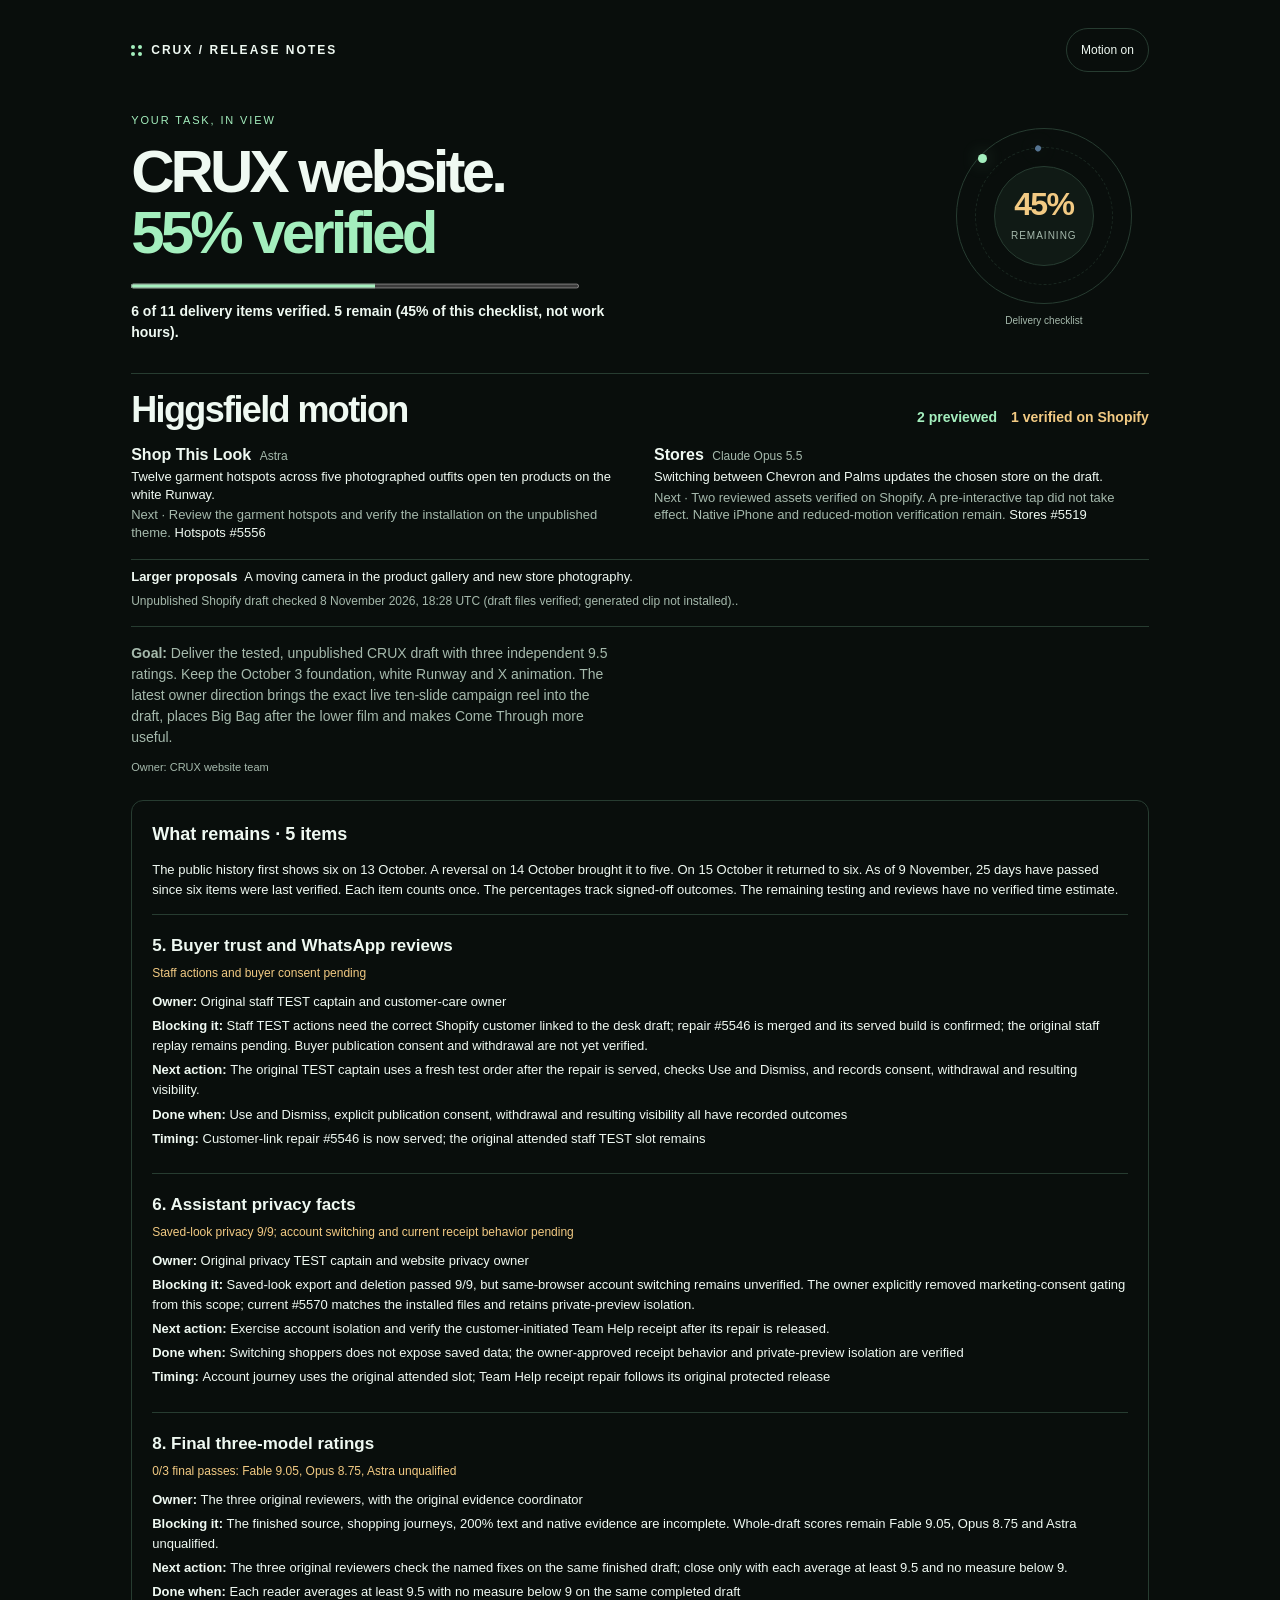
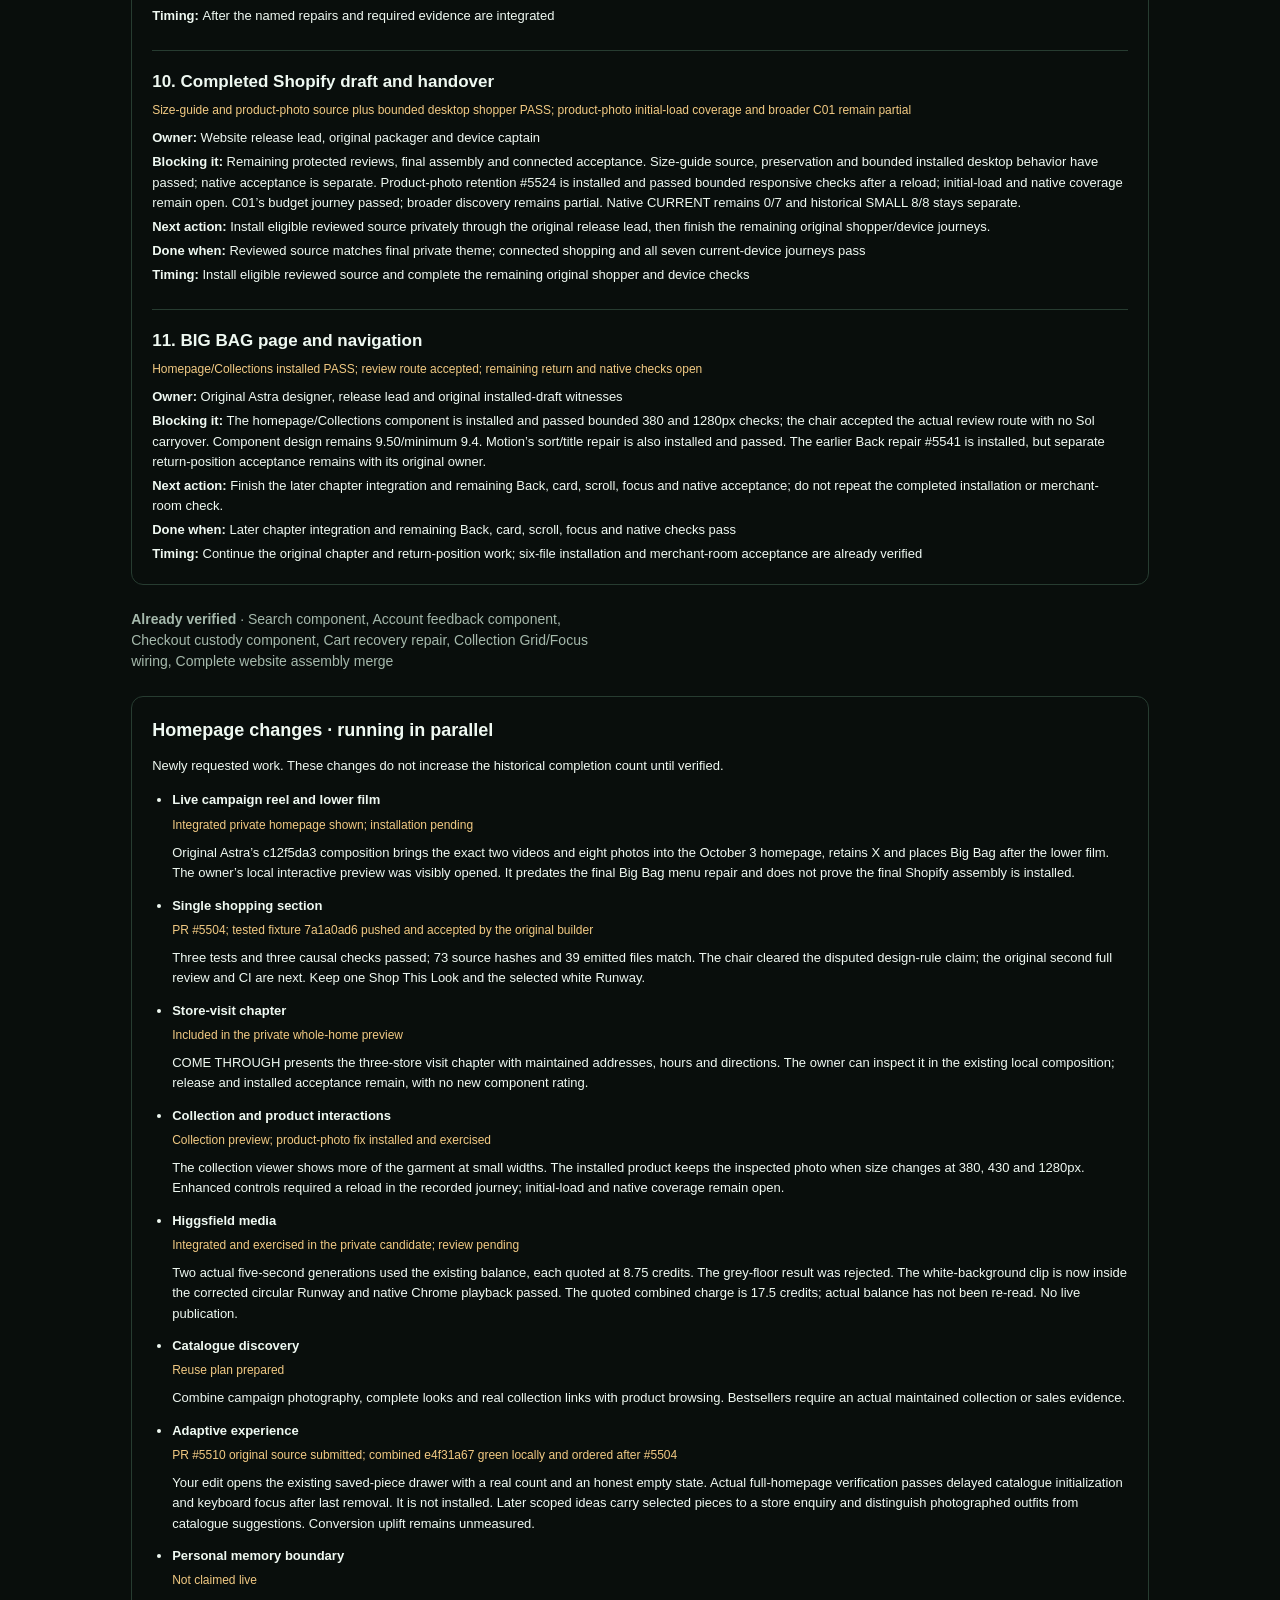
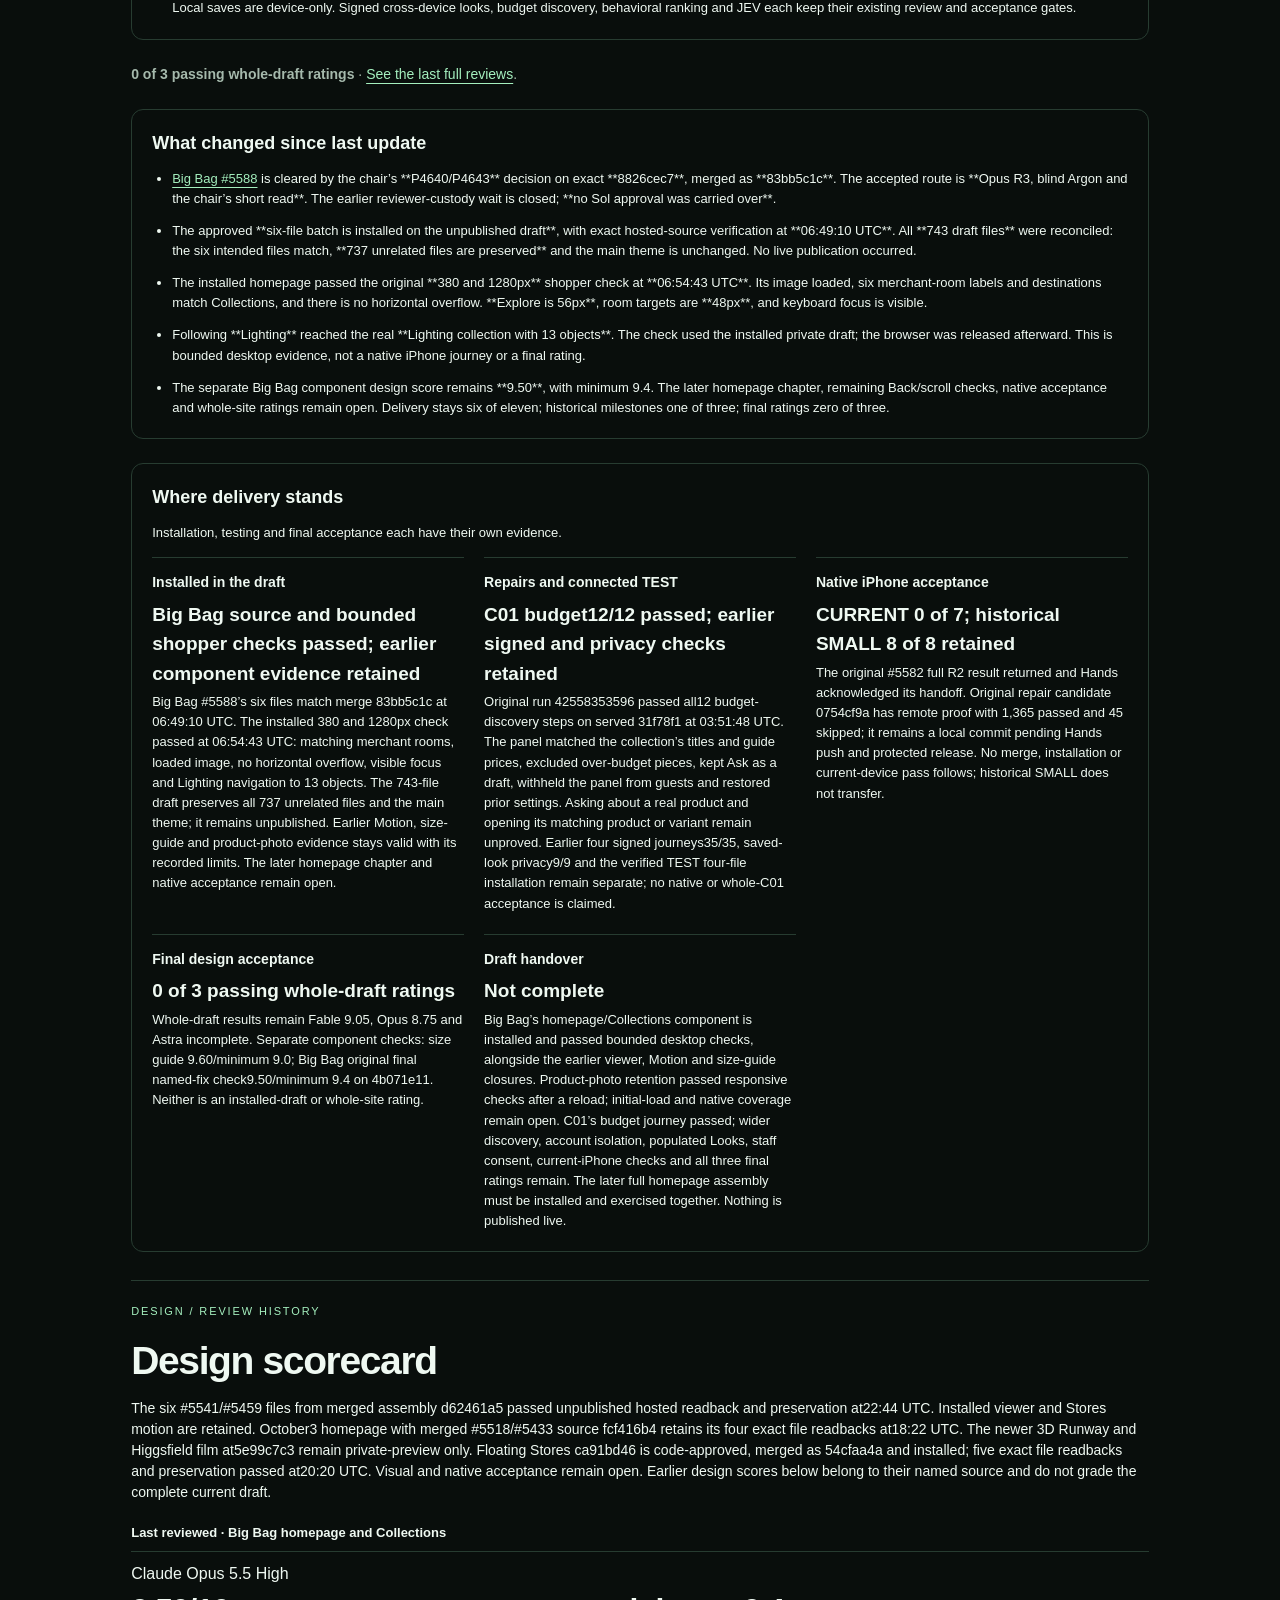
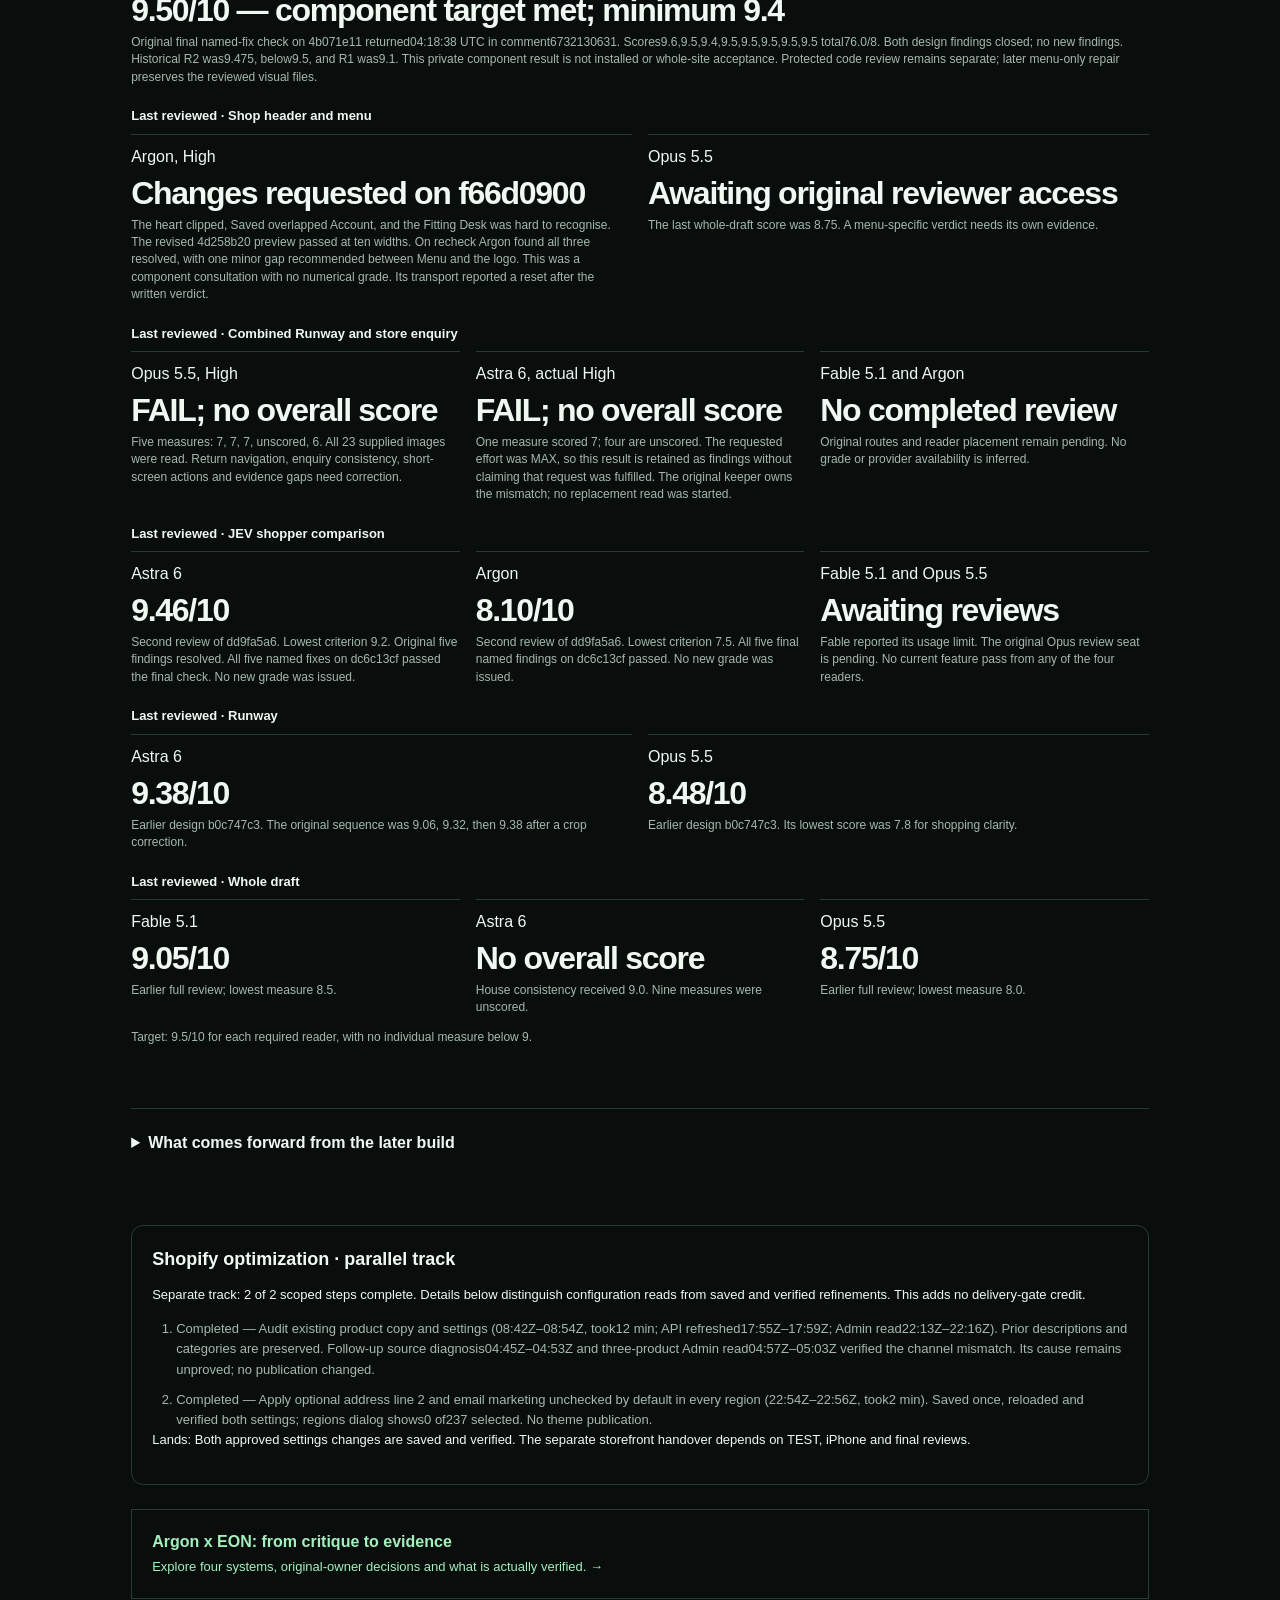
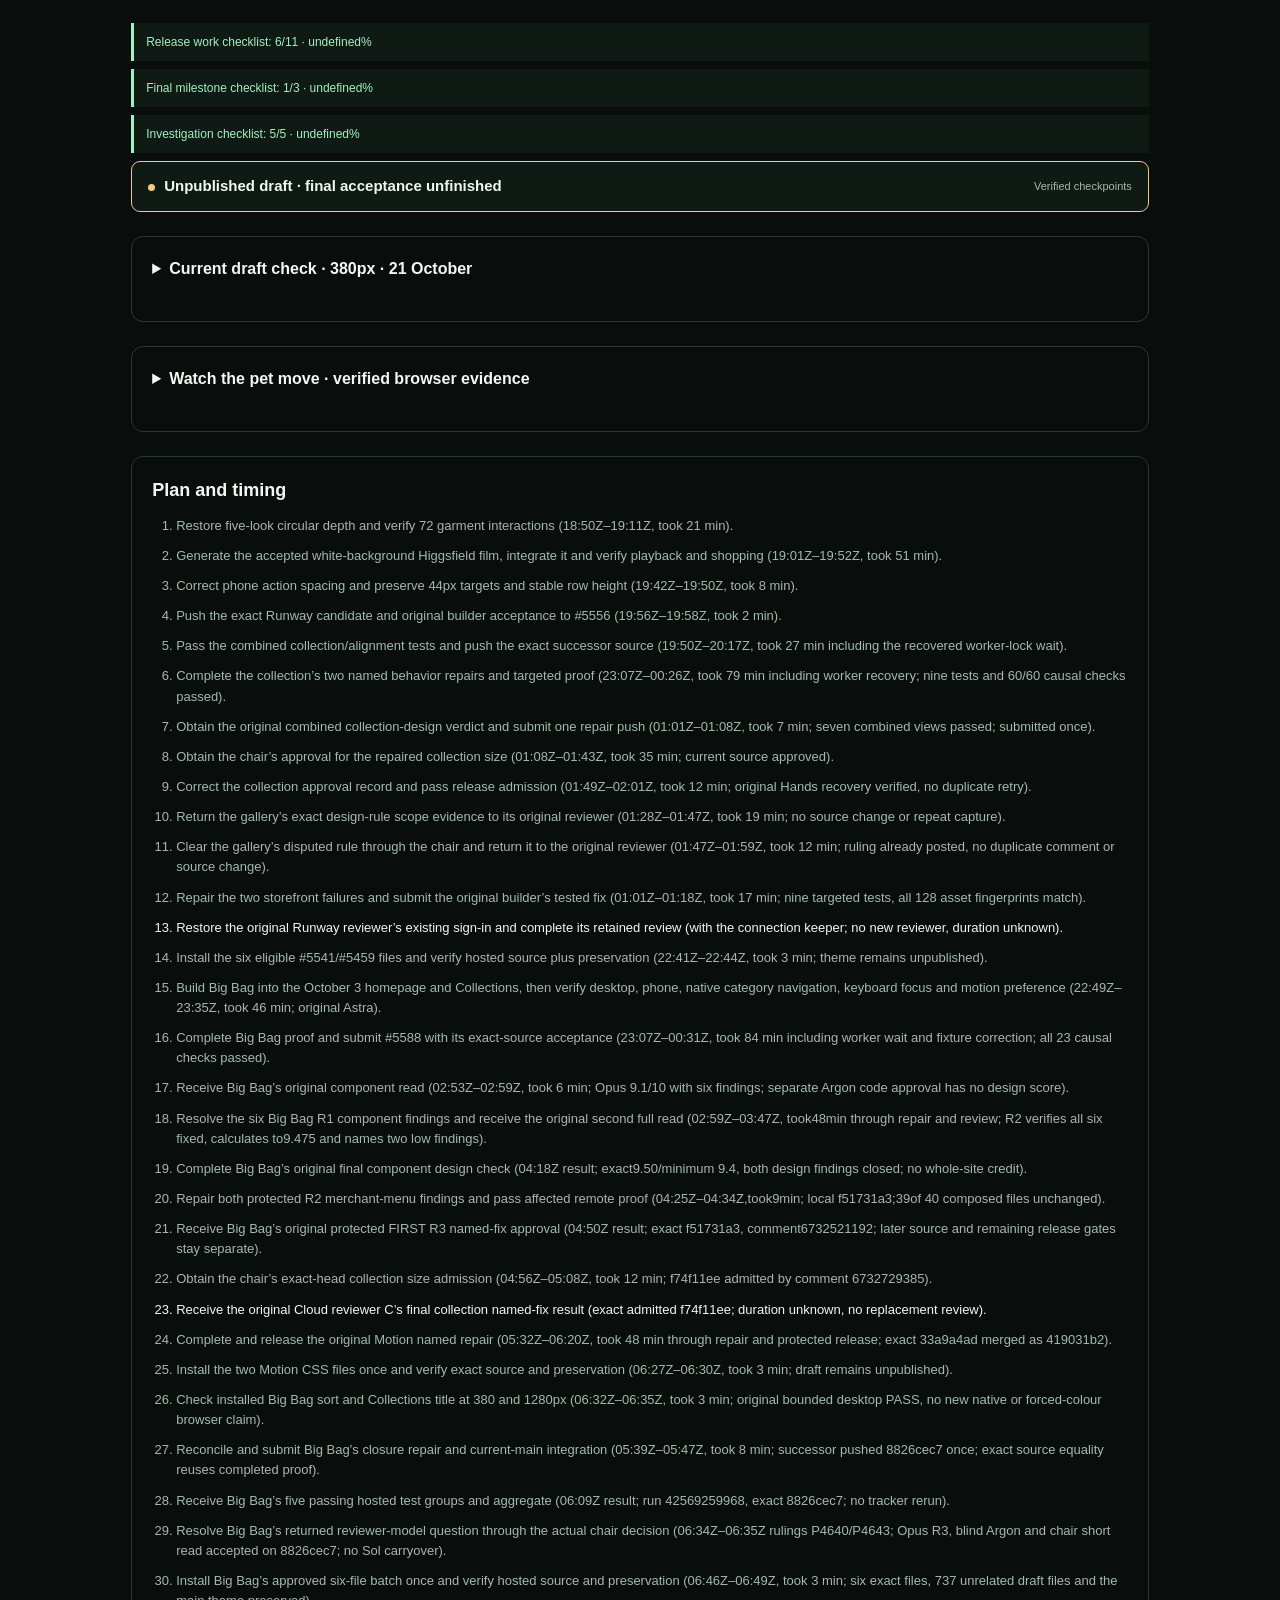
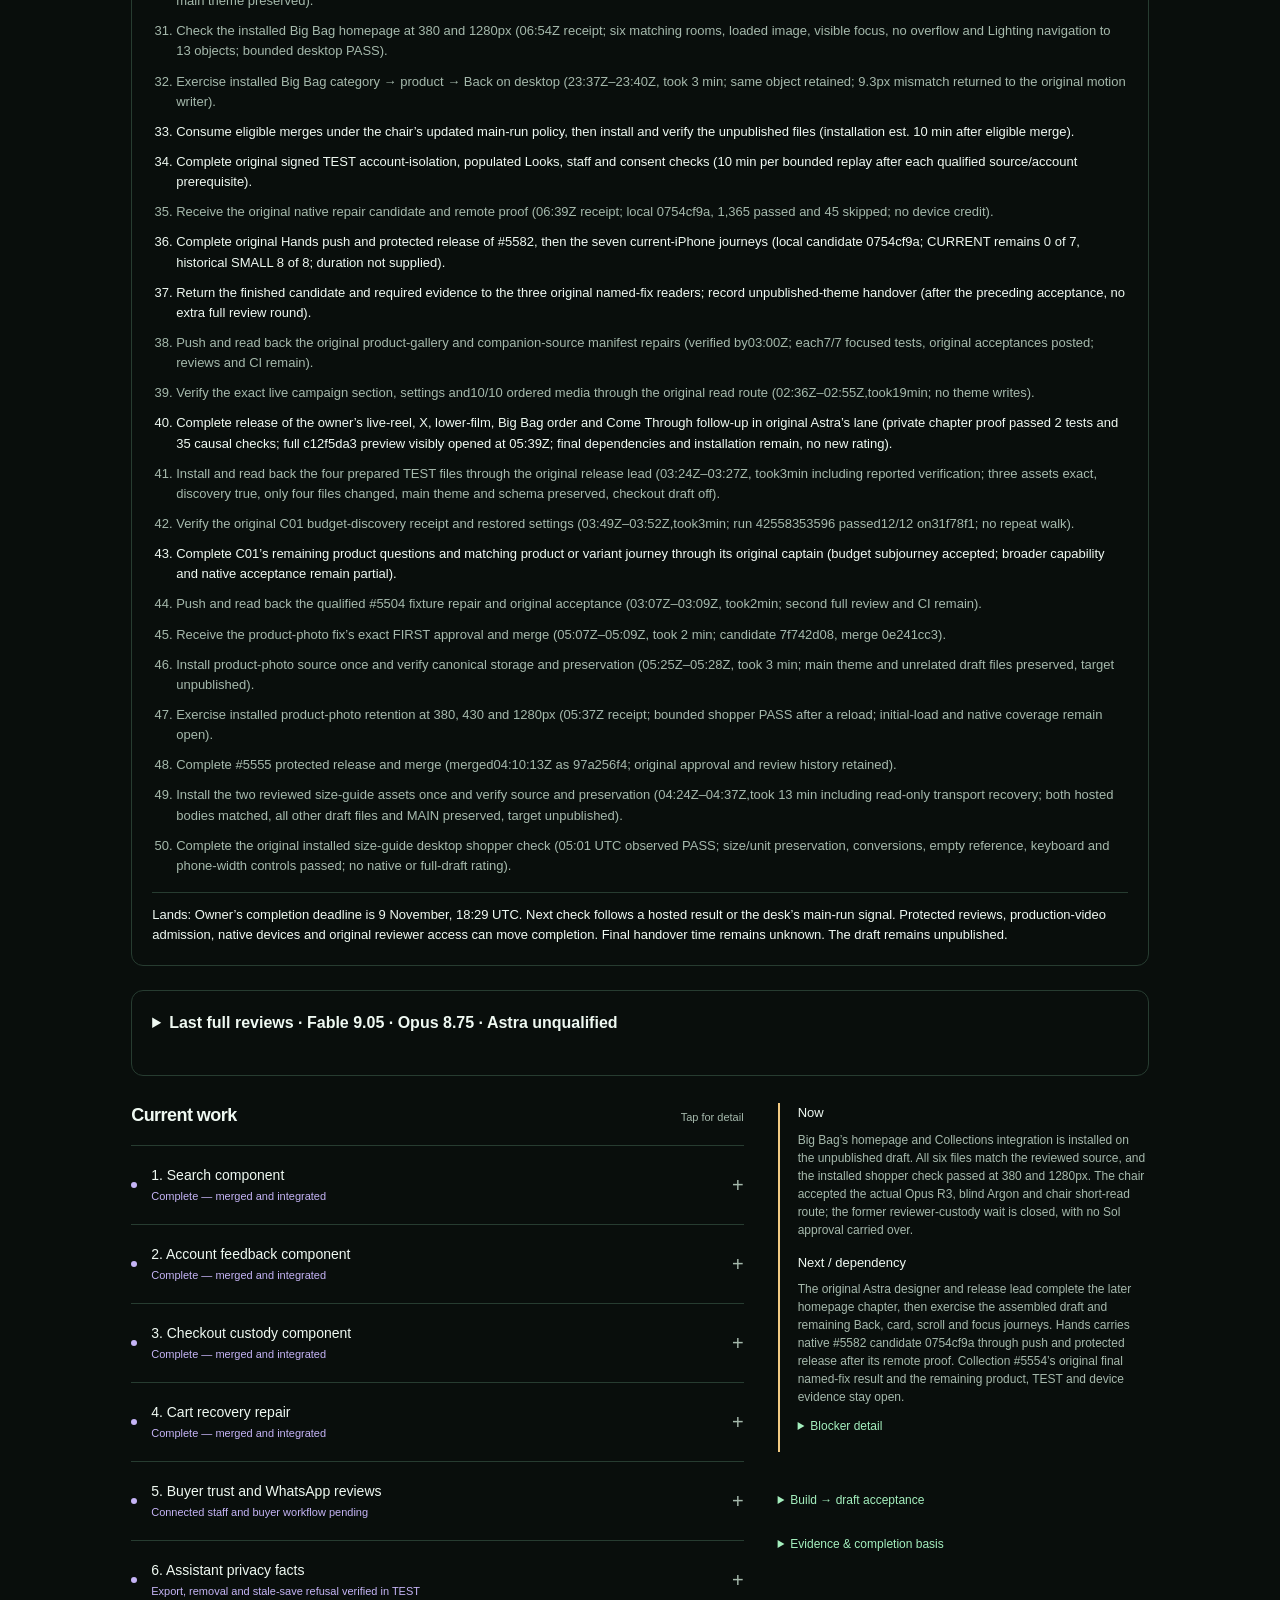
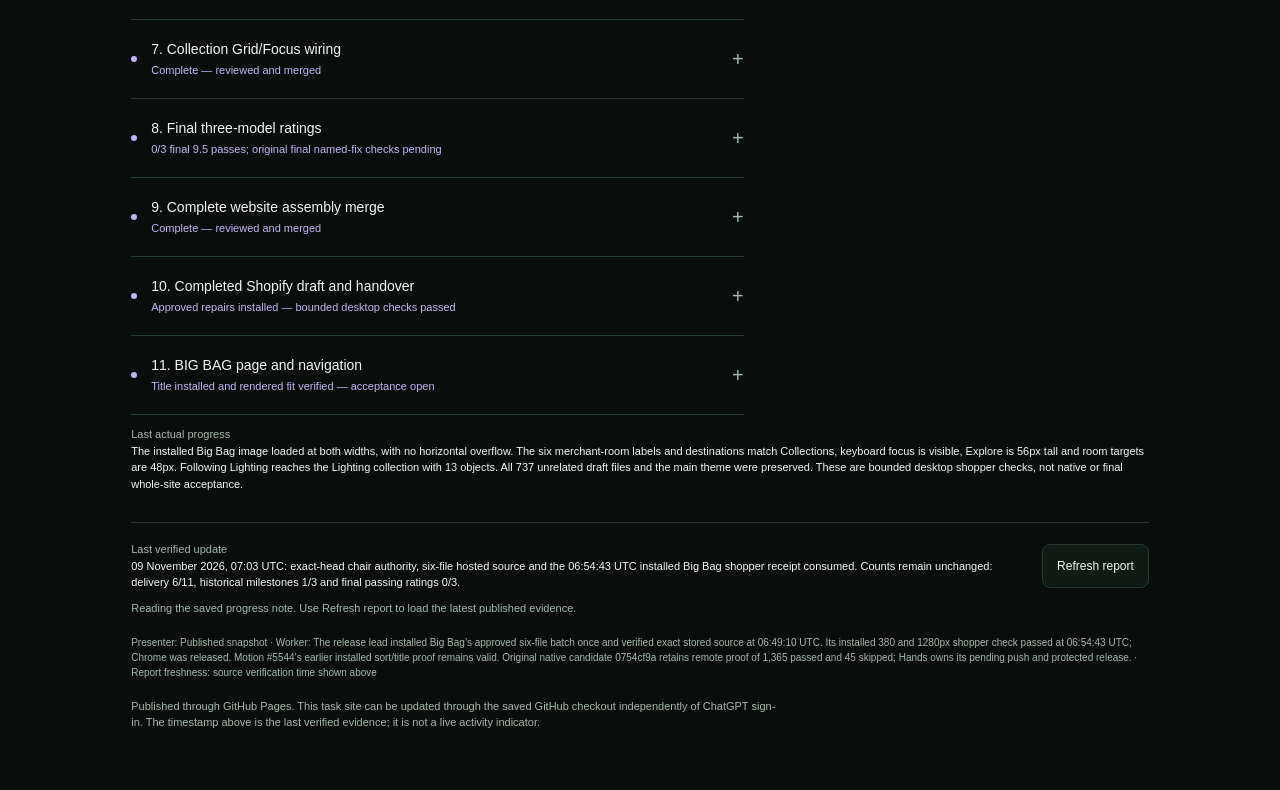
==== commit 47dec8c9: "Update verified CRUX website progress" ====
--- a/index.html
+++ b/index.html
@@ -35,16 +35,16 @@
  <header class="top"><div class="brand"><span class="mark" aria-hidden="true"><i></i><i></i><i></i><i></i></span> CRUX / Release notes</div><button id="motion" type="button" aria-pressed="false">Motion off</button></header>
  <section class="hero" aria-labelledby="title"><div><p class="eyebrow">Your task, in view</p><h1 id="title">CRUX website.<br><span id="percent">55% verified</span></h1><progress id="delivery-meter" aria-label="Verified delivery items" value="6" max="11"></progress><p class="intro" id="fraction">6 of 11 delivery items verified. 5 remain (45% of this checklist, not work hours).</p></div><div><div class="signal" role="img" id="signal"><div class="orbit outer" aria-hidden="true"></div><div class="orbit inner" aria-hidden="true"></div><div class="signal-center"><b id="ring-percent">45%</b><small>Remaining</small></div></div><p class="signal-caption">Delivery checklist</p></div></section>
 <section id="higgsfield-motion" aria-labelledby="motion-title"><div class="motion-heading"><h2 id="motion-title">Higgsfield motion</h2><p class="motion-counts"><strong id="motion-previewed">2 previewed</strong><strong id="motion-verified">1 verified on Shopify</strong></p></div><ul id="motion-treatments"><li><h3>Shop This Look <small>Astra</small></h3><p>Twelve garment hotspots across five photographed outfits open ten products on the white Runway.</p><p class="motion-next">Next · Review the garment hotspots and verify the installation on the unpublished theme. <span class="motion-review">Hotspots #5556</span></p></li><li><h3>Stores <small>Claude Opus 5.5</small></h3><p>Switching between Chevron and Palms updates the chosen store on the draft.</p><p class="motion-next">Next · Two reviewed assets verified on Shopify. A pre-interactive tap did not take effect. Native iPhone and reduced-motion verification remain. <span class="motion-review">Stores #5519</span></p></li></ul><p class="motion-proposals"><b>Larger proposals</b> <span id="motion-proposals">A moving camera in the product gallery and new store photography.</span></p><small class="motion-checked">Unpublished Shopify draft checked <span id="motion-checked">8 November 2026, 18:28 UTC (draft files verified; generated clip not installed).</span>.</small></section>
- <p class="intro"><strong>Goal: </strong><span id="outcome"></span></p><p id="owner" class="timestamp"></p><section class="timed-plan current-update" aria-labelledby="open-gates-heading"><h2 id="open-gates-heading">What remains · 5 items</h2><p id="checklist-history">The public history first shows six on 13 October. A reversal on 14 October brought it to five. On 15 October it returned to six. As of 9 November, 25 days have passed since six items were last verified. Each item counts once. The percentages track signed-off outcomes. The remaining testing and reviews have no verified time estimate.</p><ul id="open-delivery-gates"><li><strong>5. Buyer trust and WhatsApp reviews</strong><span class="gate-state">Staff actions and buyer consent pending</span><p><b>Owner: </b>Original staff TEST captain and customer-care owner</p><p><b>Blocking it: </b>Staff TEST actions need the correct Shopify customer linked to the desk draft; repair #5546 is merged and its served build is confirmed; the original staff replay remains pending. Buyer publication consent and withdrawal are not yet verified.</p><p><b>Next action: </b>The original TEST captain uses a fresh test order after the repair is served, checks Use and Dismiss, and records consent, withdrawal and resulting visibility.</p><p><b>Done when: </b>Use and Dismiss, explicit publication consent, withdrawal and resulting visibility all have recorded outcomes</p><p><b>Timing: </b>Customer-link repair #5546 is now served; the original attended staff TEST slot remains</p></li><li><strong>6. Assistant privacy facts</strong><span class="gate-state">Saved-look privacy 9/9; account switching and current receipt behavior pending</span><p><b>Owner: </b>Original privacy TEST captain and website privacy owner</p><p><b>Blocking it: </b>Saved-look export and deletion passed 9/9, but same-browser account switching remains unverified. The owner explicitly removed marketing-consent gating from this scope; current #5570 matches the installed files and retains private-preview isolation.</p><p><b>Next action: </b>Exercise account isolation and verify the customer-initiated Team Help receipt after its repair is released.</p><p><b>Done when: </b>Switching shoppers does not expose saved data; the owner-approved receipt behavior and private-preview isolation are verified</p><p><b>Timing: </b>Account journey uses the original attended slot; Team Help receipt repair follows its original protected release</p></li><li><strong>8. Final three-model ratings</strong><span class="gate-state">0/3 final passes: Fable 9.05, Opus 8.75, Astra unqualified</span><p><b>Owner: </b>The three original reviewers, with the original evidence coordinator</p><p><b>Blocking it: </b>The finished source, shopping journeys, 200% text and native evidence are incomplete. Whole-draft scores remain Fable 9.05, Opus 8.75 and Astra unqualified.</p><p><b>Next action: </b>The three original reviewers check the named fixes on the same finished draft; close only with each average at least 9.5 and no measure below 9.</p><p><b>Done when: </b>Each reader averages at least 9.5 with no measure below 9 on the same completed draft</p><p><b>Timing: </b>After the named repairs and required evidence are integrated</p></li><li><strong>10. Completed Shopify draft and handover</strong><span class="gate-state">Size-guide and product-photo source plus bounded desktop shopper PASS; product-photo initial-load coverage and broader C01 remain partial</span><p><b>Owner: </b>Website release lead, original packager and device captain</p><p><b>Blocking it: </b>Remaining protected reviews, final assembly and connected acceptance. Size-guide source, preservation and bounded installed desktop behavior have passed; native acceptance is separate. Product-photo retention #5524 is installed and passed bounded responsive checks after a reload; initial-load and native coverage remain open. C01’s budget journey passed; broader discovery remains partial. Native CURRENT remains 0/7 and historical SMALL 8/8 stays separate.</p><p><b>Next action: </b>Install eligible reviewed source privately through the original release lead, then finish the remaining original shopper/device journeys.</p><p><b>Done when: </b>Reviewed source matches final private theme; connected shopping and all seven current-device journeys pass</p><p><b>Timing: </b>Install eligible reviewed source and complete the remaining original shopper and device checks</p></li><li><strong>11. BIG BAG page and navigation</strong><span class="gate-state">Component design 9.50; current hosted tests pass and merge observed; review custody unresolved; sort/title installed PASS</span><p><b>Owner: </b>Original Astra designer, keeper, release lead and installed-draft witnesses</p><p><b>Blocking it: </b>Component design passed 9.50 with minimum 9.4 on 4b071e11. Current 8826cec7 passed hosted tests and GitHub records merge 83bb5c1c, but its returned approval uses opus-5 instead of the original sol-6-1; existing keeper reconciliation remains. Motion #5544’s sort/title repair is installed and passed at 380 and 1280px. Earlier Back repair #5541 is installed; its separate return-position acceptance remains with the original owner.</p><p><b>Next action: </b>Resolve the retained review-custody issue, then complete eligible private integration and installed merchant-room, Back, card, scroll and focus acceptance.</p><p><b>Done when: </b>Original reviewer history is reconciled; integrated merchant-room, Back, card, scroll and focus checks pass</p><p><b>Timing: </b>Keeper handles the existing model mismatch; release lead owns any remaining eligible private installation and shopper checks</p></li></ul></section><p class="intro"><strong>Already verified</strong> · <span id="completed-delivery">Search component, Account feedback component, Checkout custody component, Cart recovery repair, Collection Grid/Focus wiring, Complete website assembly merge</span></p><section class="timed-plan current-update" aria-labelledby="homepage-direction-heading"><h2 id="homepage-direction-heading">Homepage changes · running in parallel</h2><p>Newly requested work. These changes do not increase the historical completion count until verified.</p><ul id="homepage-direction"><li><strong>Live campaign reel and lower film</strong><span class="gate-state">Integrated private homepage shown; installation pending</span><p>Original Astra’s c12f5da3 composition brings the exact two videos and eight photos into the October 3 homepage, retains X and places Big Bag after the lower film. The owner’s local interactive preview was visibly opened. It predates the final Big Bag menu repair and does not prove the final Shopify assembly is installed.</p></li><li><strong>Single shopping section</strong><span class="gate-state">PR #5504; tested fixture 7a1a0ad6 pushed and accepted by the original builder</span><p>Three tests and three causal checks passed; 73 source hashes and 39 emitted files match. The chair cleared the disputed design-rule claim; the original second full review and CI are next. Keep one Shop This Look and the selected white Runway.</p></li><li><strong>Store-visit chapter</strong><span class="gate-state">Included in the private whole-home preview</span><p>COME THROUGH presents the three-store visit chapter with maintained addresses, hours and directions. The owner can inspect it in the existing local composition; release and installed acceptance remain, with no new component rating.</p></li><li><strong>Collection and product interactions</strong><span class="gate-state">Collection preview; product-photo fix installed and exercised</span><p>The collection viewer shows more of the garment at small widths. The installed product keeps the inspected photo when size changes at 380, 430 and 1280px. Enhanced controls required a reload in the recorded journey; initial-load and native coverage remain open.</p></li><li><strong>Higgsfield media</strong><span class="gate-state">Integrated and exercised in the private candidate; review pending</span><p>Two actual five-second generations used the existing balance, each quoted at 8.75 credits. The grey-floor result was rejected. The white-background clip is now inside the corrected circular Runway and native Chrome playback passed. The quoted combined charge is 17.5 credits; actual balance has not been re-read. No live publication.</p></li><li><strong>Catalogue discovery</strong><span class="gate-state">Reuse plan prepared</span><p>Combine campaign photography, complete looks and real collection links with product browsing. Bestsellers require an actual maintained collection or sales evidence.</p></li><li><strong>Adaptive experience</strong><span class="gate-state">PR #5510 original source submitted; combined e4f31a67 green locally and ordered after #5504</span><p>Your edit opens the existing saved-piece drawer with a real count and an honest empty state. Actual full-homepage verification passes delayed catalogue initialization and keyboard focus after last removal. It is not installed. Later scoped ideas carry selected pieces to a store enquiry and distinguish photographed outfits from catalogue suggestions. Conversion uplift remains unmeasured.</p></li><li><strong>Personal memory boundary</strong><span class="gate-state">Not claimed live</span><p>Local saves are device-only. Signed cross-device looks, budget discovery, behavioral ranking and JEV each keep their existing review and acceptance gates.</p></li></ul></section><p class="intro"><strong id="final-rating-count">0 of 3 passing whole-draft ratings</strong> · <a href="#rating-history">See the last full reviews</a>.</p><section class="timed-plan current-update" aria-labelledby="recent-changes-heading"><h2 id="recent-changes-heading">What changed since last update</h2><ul id="recent-changes"><li><a href="https://github.com/EON-CRUX/3.09/pull/5544">Motion #5544</a> merged at **06:19:54 UTC** from exact 33a9a4ad as **419031b2**. Its two CSS files are **installed on the unpublished draft**, with exact stored-source verification at **06:30:07 UTC**. The main theme and all unrelated draft files are preserved; no live publication occurred.</li><li>The installed <a href="https://github.com/EON-CRUX/3.09/pull/5544">Big Bag sort and Collections title</a> passed the original shopper check at **380 and 1280px** by **06:35 UTC**. Alphabetically, Z-A remains fully readable, the sort control is 44px tall, the page has no horizontal overflow and the BIG BAG bracket/title has no left clipping. This is bounded desktop evidence, with no new native, WebKit or forced-colour browser claim.</li><li><a href="https://github.com/EON-CRUX/3.09/actions/runs/42569259968/job/129009023952">Big Bag #5588’s current hosted tests</a> passed **all five groups and the aggregate at 06:09:32 UTC**, bound to **8826cec7**. This current result supersedes the older failed-run status for this head. No duplicate test run was started for the tracker.</li><li><a href="https://github.com/EON-CRUX/3.09/pull/5588#issuecomment-6733479584">Big Bag’s returned FIRST R3 approval</a> at 06:05:54 UTC names **opus-5**, while the original reviewer was **sol-6-1**. GitHub subsequently records merge **83bb5c1c at 06:35:20 UTC**. The existing keeper is reconciling the reviewer mismatch; this observed merge does not establish resolved review custody or private installation. The separate original component design score remains 9.50, with no whole-site credit.</li><li><a href="https://github.com/EON-CRUX/3.09/pull/5582">Native #5582</a> returned its original **full R2 result**, with Hands acknowledging the handoff. The original captain’s repair candidate **0754cf9a** now has remote proof of **1,365 passed and 45 skipped**. It remains a local commit; Hands push, protected release and installation are pending. **CURRENT remains 0 of 7**; historical SMALL remains 8 of 8 and does not transfer. Source tests are not device acceptance.</li></ul></section><section class="timed-plan current-update" aria-labelledby="delivery-stage-heading"><h2 id="delivery-stage-heading">Where delivery stands</h2><p>Installation, testing and final acceptance each have their own evidence.</p><ul id="delivery-stages"><li><h3>Installed in the draft</h3><strong>Motion, product-photo and size-guide source plus bounded shopper checks passed</strong><p>Motion #5544 merged as 419031b2 and its two CSS files match exact stored source at 06:30:07 UTC. The sort label, 44px control and unclipped Collections title passed at 380 and 1280px. All 740 draft files were reconciled; the main theme and unrelated draft files are preserved and the target remains unpublished. Earlier size-guide and product-photo checks remain valid, with the product-photo reload/initial-load gap retained. No native, WebKit, new forced-colour browser check or whole-site rating follows.</p></li><li><h3>Repairs and connected TEST</h3><strong>C01 budget12/12 passed; earlier signed and privacy checks retained</strong><p>Original run 42558353596 passed all12 budget-discovery steps on served 31f78f1 at 03:51:48 UTC. The panel matched the collection’s titles and guide prices, excluded over-budget pieces, kept Ask as a draft, withheld the panel from guests and restored prior settings. Asking about a real product and opening its matching product or variant remain unproved. Earlier four signed journeys35/35, saved-look privacy9/9 and the verified TEST four-file installation remain separate; no native or whole-C01 acceptance is claimed.</p></li><li><h3>Native iPhone acceptance</h3><strong>CURRENT 0 of 7; historical SMALL 8 of 8 retained</strong><p>The original #5582 full R2 result returned and Hands acknowledged its handoff. Original repair candidate 0754cf9a has remote proof with 1,365 passed and 45 skipped; it remains a local commit pending Hands push and protected release. No merge, installation or current-device pass follows; historical SMALL does not transfer.</p></li><li><h3>Final design acceptance</h3><strong>0 of 3 passing whole-draft ratings</strong><p>Whole-draft results remain Fable 9.05, Opus 8.75 and Astra incomplete. Separate component checks: size guide 9.60/minimum 9.0; Big Bag original final named-fix check9.50/minimum 9.4 on 4b071e11. Neither is an installed-draft or whole-site rating.</p></li><li><h3>Draft handover</h3><strong>Not complete</strong><p>The original viewer, earlier component repairs, size guide and Motion sort/title repair are installed; the size guide and Motion repair have passed bounded desktop shopper acceptance. Product-photo retention #5524 is installed and passed bounded responsive checks after a reload; initial-load and native coverage remain open. C01’s budget journey passed; wider discovery, account isolation, populated Looks, staff consent, current-iPhone checks and all three final ratings remain. Final assembly must be installed and exercised together. Nothing is published live.</p></li></ul></section><section class="scoreboard" id="design-scorecard" aria-labelledby="design-score-title"><p class="eyebrow">DESIGN / REVIEW HISTORY</p><h2 id="design-score-title">Design scorecard</h2><p class="current-score">The six #5541/#5459 files from merged assembly d62461a5 passed unpublished hosted readback and preservation at22:44 UTC. Installed viewer and Stores motion are retained. October3 homepage with merged #5518/#5433 source fcf416b4 retains its four exact file readbacks at18:22 UTC. The newer 3D Runway and Higgsfield film at5e99c7c3 remain private-preview only. Floating Stores ca91bd46 is code-approved, merged as 54cfaa4a and installed; five exact file readbacks and preservation passed at20:20 UTC. Visual and native acceptance remain open. Earlier design scores below belong to their named source and do not grade the complete current draft.</p><h3>Last reviewed · Big Bag homepage and Collections</h3><ul><li><span>Claude Opus 5.5 High</span><strong>9.50/10 — component target met; minimum 9.4</strong><small>Original final named-fix check on 4b071e11 returned04:18:38 UTC in comment6732130631. Scores9.6,9.5,9.4,9.5,9.5,9.5,9.5,9.5 total76.0/8. Both design findings closed; no new findings. Historical R2 was9.475, below9.5, and R1 was9.1. This private component result is not installed or whole-site acceptance. Protected code review remains separate; later menu-only repair preserves the reviewed visual files.</small></li></ul><h3>Last reviewed · Shop header and menu</h3><ul><li><span>Argon, High</span><strong>Changes requested on f66d0900</strong><small>The heart clipped, Saved overlapped Account, and the Fitting Desk was hard to recognise. The revised 4d258b20 preview passed at ten widths. On recheck Argon found all three resolved, with one minor gap recommended between Menu and the logo. This was a component consultation with no numerical grade. Its transport reported a reset after the written verdict.</small></li><li><span>Opus 5.5</span><strong>Awaiting original reviewer access</strong><small>The last whole-draft score was 8.75. A menu-specific verdict needs its own evidence.</small></li></ul><h3>Last reviewed · Combined Runway and store enquiry</h3><ul><li><span>Opus 5.5, High</span><strong>FAIL; no overall score</strong><small>Five measures: 7, 7, 7, unscored, 6. All 23 supplied images were read. Return navigation, enquiry consistency, short-screen actions and evidence gaps need correction.</small></li><li><span>Astra 6, actual High</span><strong>FAIL; no overall score</strong><small>One measure scored 7; four are unscored. The requested effort was MAX, so this result is retained as findings without claiming that request was fulfilled. The original keeper owns the mismatch; no replacement read was started.</small></li><li><span>Fable 5.1 and Argon</span><strong>No completed review</strong><small>Original routes and reader placement remain pending. No grade or provider availability is inferred.</small></li></ul><h3>Last reviewed · JEV shopper comparison</h3><ul><li><span>Astra 6</span><strong>9.46/10</strong><small>Second review of dd9fa5a6. Lowest criterion 9.2. Original five findings resolved. All five named fixes on dc6c13cf passed the final check. No new grade was issued.</small></li><li><span>Argon</span><strong>8.10/10</strong><small>Second review of dd9fa5a6. Lowest criterion 7.5. All five final named findings on dc6c13cf passed. No new grade was issued.</small></li><li><span>Fable 5.1 and Opus 5.5</span><strong>Awaiting reviews</strong><small>Fable reported its usage limit. The original Opus review seat is pending. No current feature pass from any of the four readers.</small></li></ul><h3>Last reviewed · Runway</h3><ul><li><span>Astra 6</span><strong>9.38/10</strong><small>Earlier design b0c747c3. The original sequence was 9.06, 9.32, then 9.38 after a crop correction.</small></li><li><span>Opus 5.5</span><strong>8.48/10</strong><small>Earlier design b0c747c3. Its lowest score was 7.8 for shopping clarity.</small></li></ul><h3>Last reviewed · Whole draft</h3><ul><li><span>Fable 5.1</span><strong>9.05/10</strong><small>Earlier full review; lowest measure 8.5.</small></li><li><span>Astra 6</span><strong>No overall score</strong><small>House consistency received 9.0. Nine measures were unscored.</small></li><li><span>Opus 5.5</span><strong>8.75/10</strong><small>Earlier full review; lowest measure 8.0.</small></li></ul><p class="target-score">Target: 9.5/10 for each required reader, with no individual measure below 9.</p></section><details class="recovery-list"><summary>What comes forward from the later build</summary><ol><li><strong>Inspect a piece</strong><small>Verified in the unified private build</small><p>Twelve garment entries across five looks. Tap the jersey, compare photos, choose a size or ask a store. The repaired candidate now verifies selected variant, shared-garment identity and return to the originating look. Independent acceptance remains open.</p></li><li><strong>Dress the look</strong><small>In the private preview</small><p>Each numbered piece in the Runway leads to its existing product. Next: verify the unpublished product page, size selection, bag and return to the same look on iPhone.</p></li><li><strong>Browse the collection</strong><small>Private source verified; installed replay pending</small><p>Categories, Grid and Focus and populated filters passed nine Chromium scenarios. The latest two-page replay verified 39 eligible primary links, one unavailable card and 22 colour choices after selecting M and In stock.</p></li><li><strong>Try it in a shop</strong><small>Verified on the private preview</small><p>Open Stores from four pages. The directory link focuses the locations. The repaired private candidate preserves the originating look, selected garment and variant through the store enquiry and return. Native and independent acceptance remain open.</p></li><li><strong>Explore Big Bag</strong><small>Component design 9.50; hosted tests passed; merge observed, reviewer custody open</small><p>Original Opus’s component design result remains bound to 4b071e11. Exact 8826cec7 passed all five hosted test groups and GitHub records merge 83bb5c1c. The returned FIRST approval names opus-5 rather than original sol-6-1; the existing keeper must reconcile that history. This report does not clear review custody or credit a private installation. Earlier component and private-preview evidence retain their own source boundaries.</p></li></ol></details><section class="timed-plan current-update" aria-labelledby="parallel-track-heading"><h2 id="parallel-track-heading">Shopify optimization · parallel track</h2><p>Separate track: 2 of 2 scoped steps complete. Details below distinguish configuration reads from saved and verified refinements. This adds no delivery-gate credit.</p><ol id="parallel-track-steps"><li data-complete="true">Completed — Audit existing product copy and settings (08:42Z–08:54Z, took12 min; API refreshed17:55Z–17:59Z; Admin read22:13Z–22:16Z). Prior descriptions and categories are preserved. Follow-up source diagnosis04:45Z–04:53Z and three-product Admin read04:57Z–05:03Z verified the channel mismatch. Its cause remains unproved; no publication changed.</li><li data-complete="true">Completed — Apply optional address line 2 and email marketing unchecked by default in every region (22:54Z–22:56Z, took2 min). Saved once, reloaded and verified both settings; regions dialog shows0 of237 selected. No theme publication.</li></ol><p id="parallel-track-landing">Lands: Both approved settings changes are saved and verified. The separate storefront handover depends on TEST, iPhone and final reviews.</p></section><a href="argon/" class="argon-exhibit-link" style="display:block;padding:20px;margin:24px 0;border:1px solid var(--line);text-decoration:none"><strong>Argon x EON: from critique to evidence</strong><br><span style="font-size:13px">Explore four systems, original-owner decisions and what is actually verified. &rarr;</span></a><div id="scoped-slot"></div><details id="supporting-work" hidden><summary>Supporting work</summary><div id="supporting-body"></div></details><div class="milestone"><strong id="milestone">Reading the original milestone…</strong><span>Verified checkpoints</span></div>
+ <p class="intro"><strong>Goal: </strong><span id="outcome"></span></p><p id="owner" class="timestamp"></p><section class="timed-plan current-update" aria-labelledby="open-gates-heading"><h2 id="open-gates-heading">What remains · 5 items</h2><p id="checklist-history">The public history first shows six on 13 October. A reversal on 14 October brought it to five. On 15 October it returned to six. As of 9 November, 25 days have passed since six items were last verified. Each item counts once. The percentages track signed-off outcomes. The remaining testing and reviews have no verified time estimate.</p><ul id="open-delivery-gates"><li><strong>5. Buyer trust and WhatsApp reviews</strong><span class="gate-state">Staff actions and buyer consent pending</span><p><b>Owner: </b>Original staff TEST captain and customer-care owner</p><p><b>Blocking it: </b>Staff TEST actions need the correct Shopify customer linked to the desk draft; repair #5546 is merged and its served build is confirmed; the original staff replay remains pending. Buyer publication consent and withdrawal are not yet verified.</p><p><b>Next action: </b>The original TEST captain uses a fresh test order after the repair is served, checks Use and Dismiss, and records consent, withdrawal and resulting visibility.</p><p><b>Done when: </b>Use and Dismiss, explicit publication consent, withdrawal and resulting visibility all have recorded outcomes</p><p><b>Timing: </b>Customer-link repair #5546 is now served; the original attended staff TEST slot remains</p></li><li><strong>6. Assistant privacy facts</strong><span class="gate-state">Saved-look privacy 9/9; account switching and current receipt behavior pending</span><p><b>Owner: </b>Original privacy TEST captain and website privacy owner</p><p><b>Blocking it: </b>Saved-look export and deletion passed 9/9, but same-browser account switching remains unverified. The owner explicitly removed marketing-consent gating from this scope; current #5570 matches the installed files and retains private-preview isolation.</p><p><b>Next action: </b>Exercise account isolation and verify the customer-initiated Team Help receipt after its repair is released.</p><p><b>Done when: </b>Switching shoppers does not expose saved data; the owner-approved receipt behavior and private-preview isolation are verified</p><p><b>Timing: </b>Account journey uses the original attended slot; Team Help receipt repair follows its original protected release</p></li><li><strong>8. Final three-model ratings</strong><span class="gate-state">0/3 final passes: Fable 9.05, Opus 8.75, Astra unqualified</span><p><b>Owner: </b>The three original reviewers, with the original evidence coordinator</p><p><b>Blocking it: </b>The finished source, shopping journeys, 200% text and native evidence are incomplete. Whole-draft scores remain Fable 9.05, Opus 8.75 and Astra unqualified.</p><p><b>Next action: </b>The three original reviewers check the named fixes on the same finished draft; close only with each average at least 9.5 and no measure below 9.</p><p><b>Done when: </b>Each reader averages at least 9.5 with no measure below 9 on the same completed draft</p><p><b>Timing: </b>After the named repairs and required evidence are integrated</p></li><li><strong>10. Completed Shopify draft and handover</strong><span class="gate-state">Size-guide and product-photo source plus bounded desktop shopper PASS; product-photo initial-load coverage and broader C01 remain partial</span><p><b>Owner: </b>Website release lead, original packager and device captain</p><p><b>Blocking it: </b>Remaining protected reviews, final assembly and connected acceptance. Size-guide source, preservation and bounded installed desktop behavior have passed; native acceptance is separate. Product-photo retention #5524 is installed and passed bounded responsive checks after a reload; initial-load and native coverage remain open. C01’s budget journey passed; broader discovery remains partial. Native CURRENT remains 0/7 and historical SMALL 8/8 stays separate.</p><p><b>Next action: </b>Install eligible reviewed source privately through the original release lead, then finish the remaining original shopper/device journeys.</p><p><b>Done when: </b>Reviewed source matches final private theme; connected shopping and all seven current-device journeys pass</p><p><b>Timing: </b>Install eligible reviewed source and complete the remaining original shopper and device checks</p></li><li><strong>11. BIG BAG page and navigation</strong><span class="gate-state">Homepage/Collections installed PASS; review route accepted; remaining return and native checks open</span><p><b>Owner: </b>Original Astra designer, release lead and original installed-draft witnesses</p><p><b>Blocking it: </b>The homepage/Collections component is installed and passed bounded 380 and 1280px checks; the chair accepted the actual review route with no Sol carryover. Component design remains 9.50/minimum 9.4. Motion’s sort/title repair is also installed and passed. The earlier Back repair #5541 is installed, but separate return-position acceptance remains with its original owner.</p><p><b>Next action: </b>Finish the later chapter integration and remaining Back, card, scroll, focus and native acceptance; do not repeat the completed installation or merchant-room check.</p><p><b>Done when: </b>Later chapter integration and remaining Back, card, scroll, focus and native checks pass</p><p><b>Timing: </b>Continue the original chapter and return-position work; six-file installation and merchant-room acceptance are already verified</p></li></ul></section><p class="intro"><strong>Already verified</strong> · <span id="completed-delivery">Search component, Account feedback component, Checkout custody component, Cart recovery repair, Collection Grid/Focus wiring, Complete website assembly merge</span></p><section class="timed-plan current-update" aria-labelledby="homepage-direction-heading"><h2 id="homepage-direction-heading">Homepage changes · running in parallel</h2><p>Newly requested work. These changes do not increase the historical completion count until verified.</p><ul id="homepage-direction"><li><strong>Live campaign reel and lower film</strong><span class="gate-state">Integrated private homepage shown; installation pending</span><p>Original Astra’s c12f5da3 composition brings the exact two videos and eight photos into the October 3 homepage, retains X and places Big Bag after the lower film. The owner’s local interactive preview was visibly opened. It predates the final Big Bag menu repair and does not prove the final Shopify assembly is installed.</p></li><li><strong>Single shopping section</strong><span class="gate-state">PR #5504; tested fixture 7a1a0ad6 pushed and accepted by the original builder</span><p>Three tests and three causal checks passed; 73 source hashes and 39 emitted files match. The chair cleared the disputed design-rule claim; the original second full review and CI are next. Keep one Shop This Look and the selected white Runway.</p></li><li><strong>Store-visit chapter</strong><span class="gate-state">Included in the private whole-home preview</span><p>COME THROUGH presents the three-store visit chapter with maintained addresses, hours and directions. The owner can inspect it in the existing local composition; release and installed acceptance remain, with no new component rating.</p></li><li><strong>Collection and product interactions</strong><span class="gate-state">Collection preview; product-photo fix installed and exercised</span><p>The collection viewer shows more of the garment at small widths. The installed product keeps the inspected photo when size changes at 380, 430 and 1280px. Enhanced controls required a reload in the recorded journey; initial-load and native coverage remain open.</p></li><li><strong>Higgsfield media</strong><span class="gate-state">Integrated and exercised in the private candidate; review pending</span><p>Two actual five-second generations used the existing balance, each quoted at 8.75 credits. The grey-floor result was rejected. The white-background clip is now inside the corrected circular Runway and native Chrome playback passed. The quoted combined charge is 17.5 credits; actual balance has not been re-read. No live publication.</p></li><li><strong>Catalogue discovery</strong><span class="gate-state">Reuse plan prepared</span><p>Combine campaign photography, complete looks and real collection links with product browsing. Bestsellers require an actual maintained collection or sales evidence.</p></li><li><strong>Adaptive experience</strong><span class="gate-state">PR #5510 original source submitted; combined e4f31a67 green locally and ordered after #5504</span><p>Your edit opens the existing saved-piece drawer with a real count and an honest empty state. Actual full-homepage verification passes delayed catalogue initialization and keyboard focus after last removal. It is not installed. Later scoped ideas carry selected pieces to a store enquiry and distinguish photographed outfits from catalogue suggestions. Conversion uplift remains unmeasured.</p></li><li><strong>Personal memory boundary</strong><span class="gate-state">Not claimed live</span><p>Local saves are device-only. Signed cross-device looks, budget discovery, behavioral ranking and JEV each keep their existing review and acceptance gates.</p></li></ul></section><p class="intro"><strong id="final-rating-count">0 of 3 passing whole-draft ratings</strong> · <a href="#rating-history">See the last full reviews</a>.</p><section class="timed-plan current-update" aria-labelledby="recent-changes-heading"><h2 id="recent-changes-heading">What changed since last update</h2><ul id="recent-changes"><li><a href="https://github.com/EON-CRUX/3.09/pull/5588">Big Bag #5588</a> is cleared by the chair’s **P4640/P4643** decision on exact **8826cec7**, merged as **83bb5c1c**. The accepted route is **Opus R3, blind Argon and the chair’s short read**. The earlier reviewer-custody wait is closed; **no Sol approval was carried over**.</li><li>The approved **six-file batch is installed on the unpublished draft**, with exact hosted-source verification at **06:49:10 UTC**. All **743 draft files** were reconciled: the six intended files match, **737 unrelated files are preserved** and the main theme is unchanged. No live publication occurred.</li><li>The installed homepage passed the original **380 and 1280px** shopper check at **06:54:43 UTC**. Its image loaded, six merchant-room labels and destinations match Collections, and there is no horizontal overflow. **Explore is 56px**, room targets are **48px**, and keyboard focus is visible.</li><li>Following **Lighting** reached the real **Lighting collection with 13 objects**. The check used the installed private draft; the browser was released afterward. This is bounded desktop evidence, not a native iPhone journey or a final rating.</li><li>The separate Big Bag component design score remains **9.50**, with minimum 9.4. The later homepage chapter, remaining Back/scroll checks, native acceptance and whole-site ratings remain open. Delivery stays six of eleven; historical milestones one of three; final ratings zero of three.</li></ul></section><section class="timed-plan current-update" aria-labelledby="delivery-stage-heading"><h2 id="delivery-stage-heading">Where delivery stands</h2><p>Installation, testing and final acceptance each have their own evidence.</p><ul id="delivery-stages"><li><h3>Installed in the draft</h3><strong>Big Bag source and bounded shopper checks passed; earlier component evidence retained</strong><p>Big Bag #5588’s six files match merge 83bb5c1c at 06:49:10 UTC. The installed 380 and 1280px check passed at 06:54:43 UTC: matching merchant rooms, loaded image, no horizontal overflow, visible focus and Lighting navigation to 13 objects. The 743-file draft preserves all 737 unrelated files and the main theme; it remains unpublished. Earlier Motion, size-guide and product-photo evidence stays valid with its recorded limits. The later homepage chapter and native acceptance remain open.</p></li><li><h3>Repairs and connected TEST</h3><strong>C01 budget12/12 passed; earlier signed and privacy checks retained</strong><p>Original run 42558353596 passed all12 budget-discovery steps on served 31f78f1 at 03:51:48 UTC. The panel matched the collection’s titles and guide prices, excluded over-budget pieces, kept Ask as a draft, withheld the panel from guests and restored prior settings. Asking about a real product and opening its matching product or variant remain unproved. Earlier four signed journeys35/35, saved-look privacy9/9 and the verified TEST four-file installation remain separate; no native or whole-C01 acceptance is claimed.</p></li><li><h3>Native iPhone acceptance</h3><strong>CURRENT 0 of 7; historical SMALL 8 of 8 retained</strong><p>The original #5582 full R2 result returned and Hands acknowledged its handoff. Original repair candidate 0754cf9a has remote proof with 1,365 passed and 45 skipped; it remains a local commit pending Hands push and protected release. No merge, installation or current-device pass follows; historical SMALL does not transfer.</p></li><li><h3>Final design acceptance</h3><strong>0 of 3 passing whole-draft ratings</strong><p>Whole-draft results remain Fable 9.05, Opus 8.75 and Astra incomplete. Separate component checks: size guide 9.60/minimum 9.0; Big Bag original final named-fix check9.50/minimum 9.4 on 4b071e11. Neither is an installed-draft or whole-site rating.</p></li><li><h3>Draft handover</h3><strong>Not complete</strong><p>Big Bag’s homepage/Collections component is installed and passed bounded desktop checks, alongside the earlier viewer, Motion and size-guide closures. Product-photo retention passed responsive checks after a reload; initial-load and native coverage remain open. C01’s budget journey passed; wider discovery, account isolation, populated Looks, staff consent, current-iPhone checks and all three final ratings remain. The later full homepage assembly must be installed and exercised together. Nothing is published live.</p></li></ul></section><section class="scoreboard" id="design-scorecard" aria-labelledby="design-score-title"><p class="eyebrow">DESIGN / REVIEW HISTORY</p><h2 id="design-score-title">Design scorecard</h2><p class="current-score">The six #5541/#5459 files from merged assembly d62461a5 passed unpublished hosted readback and preservation at22:44 UTC. Installed viewer and Stores motion are retained. October3 homepage with merged #5518/#5433 source fcf416b4 retains its four exact file readbacks at18:22 UTC. The newer 3D Runway and Higgsfield film at5e99c7c3 remain private-preview only. Floating Stores ca91bd46 is code-approved, merged as 54cfaa4a and installed; five exact file readbacks and preservation passed at20:20 UTC. Visual and native acceptance remain open. Earlier design scores below belong to their named source and do not grade the complete current draft.</p><h3>Last reviewed · Big Bag homepage and Collections</h3><ul><li><span>Claude Opus 5.5 High</span><strong>9.50/10 — component target met; minimum 9.4</strong><small>Original final named-fix check on 4b071e11 returned04:18:38 UTC in comment6732130631. Scores9.6,9.5,9.4,9.5,9.5,9.5,9.5,9.5 total76.0/8. Both design findings closed; no new findings. Historical R2 was9.475, below9.5, and R1 was9.1. This private component result is not installed or whole-site acceptance. Protected code review remains separate; later menu-only repair preserves the reviewed visual files.</small></li></ul><h3>Last reviewed · Shop header and menu</h3><ul><li><span>Argon, High</span><strong>Changes requested on f66d0900</strong><small>The heart clipped, Saved overlapped Account, and the Fitting Desk was hard to recognise. The revised 4d258b20 preview passed at ten widths. On recheck Argon found all three resolved, with one minor gap recommended between Menu and the logo. This was a component consultation with no numerical grade. Its transport reported a reset after the written verdict.</small></li><li><span>Opus 5.5</span><strong>Awaiting original reviewer access</strong><small>The last whole-draft score was 8.75. A menu-specific verdict needs its own evidence.</small></li></ul><h3>Last reviewed · Combined Runway and store enquiry</h3><ul><li><span>Opus 5.5, High</span><strong>FAIL; no overall score</strong><small>Five measures: 7, 7, 7, unscored, 6. All 23 supplied images were read. Return navigation, enquiry consistency, short-screen actions and evidence gaps need correction.</small></li><li><span>Astra 6, actual High</span><strong>FAIL; no overall score</strong><small>One measure scored 7; four are unscored. The requested effort was MAX, so this result is retained as findings without claiming that request was fulfilled. The original keeper owns the mismatch; no replacement read was started.</small></li><li><span>Fable 5.1 and Argon</span><strong>No completed review</strong><small>Original routes and reader placement remain pending. No grade or provider availability is inferred.</small></li></ul><h3>Last reviewed · JEV shopper comparison</h3><ul><li><span>Astra 6</span><strong>9.46/10</strong><small>Second review of dd9fa5a6. Lowest criterion 9.2. Original five findings resolved. All five named fixes on dc6c13cf passed the final check. No new grade was issued.</small></li><li><span>Argon</span><strong>8.10/10</strong><small>Second review of dd9fa5a6. Lowest criterion 7.5. All five final named findings on dc6c13cf passed. No new grade was issued.</small></li><li><span>Fable 5.1 and Opus 5.5</span><strong>Awaiting reviews</strong><small>Fable reported its usage limit. The original Opus review seat is pending. No current feature pass from any of the four readers.</small></li></ul><h3>Last reviewed · Runway</h3><ul><li><span>Astra 6</span><strong>9.38/10</strong><small>Earlier design b0c747c3. The original sequence was 9.06, 9.32, then 9.38 after a crop correction.</small></li><li><span>Opus 5.5</span><strong>8.48/10</strong><small>Earlier design b0c747c3. Its lowest score was 7.8 for shopping clarity.</small></li></ul><h3>Last reviewed · Whole draft</h3><ul><li><span>Fable 5.1</span><strong>9.05/10</strong><small>Earlier full review; lowest measure 8.5.</small></li><li><span>Astra 6</span><strong>No overall score</strong><small>House consistency received 9.0. Nine measures were unscored.</small></li><li><span>Opus 5.5</span><strong>8.75/10</strong><small>Earlier full review; lowest measure 8.0.</small></li></ul><p class="target-score">Target: 9.5/10 for each required reader, with no individual measure below 9.</p></section><details class="recovery-list"><summary>What comes forward from the later build</summary><ol><li><strong>Inspect a piece</strong><small>Verified in the unified private build</small><p>Twelve garment entries across five looks. Tap the jersey, compare photos, choose a size or ask a store. The repaired candidate now verifies selected variant, shared-garment identity and return to the originating look. Independent acceptance remains open.</p></li><li><strong>Dress the look</strong><small>In the private preview</small><p>Each numbered piece in the Runway leads to its existing product. Next: verify the unpublished product page, size selection, bag and return to the same look on iPhone.</p></li><li><strong>Browse the collection</strong><small>Private source verified; installed replay pending</small><p>Categories, Grid and Focus and populated filters passed nine Chromium scenarios. The latest two-page replay verified 39 eligible primary links, one unavailable card and 22 colour choices after selecting M and In stock.</p></li><li><strong>Try it in a shop</strong><small>Verified on the private preview</small><p>Open Stores from four pages. The directory link focuses the locations. The repaired private candidate preserves the originating look, selected garment and variant through the store enquiry and return. Native and independent acceptance remain open.</p></li><li><strong>Explore Big Bag</strong><small>Installed component; bounded desktop shopper PASS; separate component design 9.50</small><p>Exact 8826cec7 merged as 83bb5c1c through the chair-accepted Opus R3, blind Argon and chair short read, with no Sol carryover. All six files are installed and source-matched; the 380 and 1280px checks passed with matching rooms, visible focus and Lighting navigation. The original 9.50 design result remains bound to 4b071e11 and its preserved visual files; whole-chapter, return-position, native and final whole-site acceptance remain separate.</p></li></ol></details><section class="timed-plan current-update" aria-labelledby="parallel-track-heading"><h2 id="parallel-track-heading">Shopify optimization · parallel track</h2><p>Separate track: 2 of 2 scoped steps complete. Details below distinguish configuration reads from saved and verified refinements. This adds no delivery-gate credit.</p><ol id="parallel-track-steps"><li data-complete="true">Completed — Audit existing product copy and settings (08:42Z–08:54Z, took12 min; API refreshed17:55Z–17:59Z; Admin read22:13Z–22:16Z). Prior descriptions and categories are preserved. Follow-up source diagnosis04:45Z–04:53Z and three-product Admin read04:57Z–05:03Z verified the channel mismatch. Its cause remains unproved; no publication changed.</li><li data-complete="true">Completed — Apply optional address line 2 and email marketing unchecked by default in every region (22:54Z–22:56Z, took2 min). Saved once, reloaded and verified both settings; regions dialog shows0 of237 selected. No theme publication.</li></ol><p id="parallel-track-landing">Lands: Both approved settings changes are saved and verified. The separate storefront handover depends on TEST, iPhone and final reviews.</p></section><a href="argon/" class="argon-exhibit-link" style="display:block;padding:20px;margin:24px 0;border:1px solid var(--line);text-decoration:none"><strong>Argon x EON: from critique to evidence</strong><br><span style="font-size:13px">Explore four systems, original-owner decisions and what is actually verified. &rarr;</span></a><div id="scoped-slot"></div><details id="supporting-work" hidden><summary>Supporting work</summary><div id="supporting-body"></div></details><div class="milestone"><strong id="milestone">Reading the original milestone…</strong><span>Verified checkpoints</span></div>
  <section id="capability-panel" class="capability-panel" aria-labelledby="capability-heading" hidden><div class="section-heading"><h2 id="capability-heading">Capability progress</h2><span id="capability-total"></span></div><p class="capability-note" id="capability-basis"></p><p class="capability-warning" id="capability-warning" hidden></p><div id="capability-counts" class="capability-counts"></div><details id="capability-details" open><summary id="capability-summary">Explore capability groups</summary><div class="cap-table-wrap" tabindex="0" role="region" aria-label="Capability delivery table; scroll for all groups"><table class="cap-table"><colgroup><col style="width:5%"><col style="width:20%"><col style="width:11%"><col style="width:11%"><col style="width:11%"><col style="width:11%"><col style="width:11%"><col style="width:20%"></colgroup><thead><tr><th scope="col">ID</th><th scope="col">Capability</th><th scope="col">Source</th><th scope="col">Tests</th><th scope="col">Review</th><th scope="col">Deployed</th><th scope="col">Accepted</th><th scope="col">Next</th></tr></thead><tbody id="capability-rows"></tbody></table></div><div id="capability-mobile" class="cap-mobile"></div></details></section>
- <details class="pet-evidence" id="current-draft-evidence"><summary>Current draft check · 380px · 21 October</summary><p>Unpublished draft, 21 October 2026, 05:44–05:54Z, desktop at 380 CSS px. Selecting available 12pro enabled Add to bag and Plan a store visit. No item was added and no store/customer message was sent. This image is scoped desktop evidence, not native, 200% text, timing or final acceptance.</p><div class="pet-media"><figure><a href="assets/draft-options-380-20261021.jpg"><img loading="lazy" width="380" height="844" src="assets/draft-options-380-20261021.jpg" alt="Options selected in the unpublished draft · 380px · 21 October 2026"></a><figcaption>Options selected in the unpublished draft · 380px · 21 October 2026</figcaption></figure></div></details><details class="pet-evidence"><summary>Watch the pet move · verified browser evidence</summary><p>Historical evidence from 20 October at 09:26:45Z on the installed unpublished draft: automatic movement and all four controls, head tilt, guide open/close and 20 seconds of reduced-motion stillness. Settled 380px/430px views fit at normal text size. These clips do not verify the later pet-only live installation. Touch dispatch was unsupported; no native, 200% text, performance or final-rating credit.</p><div class="pet-media"><figure><video controls playsinline preload="none" aria-label="Desktop automatic movement"><source src="assets/pet-desktop-auto.mp4" type="video/mp4"></video><figcaption><a href="assets/pet-desktop-auto.mp4">Desktop automatic movement</a></figcaption></figure><figure><video controls playsinline preload="none" aria-label="Phone-width motion controls"><source src="assets/pet-phone-controls.mp4" type="video/mp4"></video><figcaption><a href="assets/pet-phone-controls.mp4">Phone-width motion controls</a></figcaption></figure><figure><a href="assets/pet-phone-settled.png"><img loading="lazy" src="assets/pet-phone-settled.png" alt="Settled storefront at 430px"></a><figcaption>Settled storefront at 430px</figcaption></figure></div><p>Responsive browser evidence. Touch dispatch was unsupported. Native iPhone, 200% text, performance measurements and final ratings remain separate.</p></details><section class="timed-plan" aria-labelledby="timed-plan-heading"><h2 id="timed-plan-heading">Plan and timing</h2><ol id="timed-plan-steps"><li data-complete="true">Restore five-look circular depth and verify 72 garment interactions (18:50Z–19:11Z, took 21 min).</li><li data-complete="true">Generate the accepted white-background Higgsfield film, integrate it and verify playback and shopping (19:01Z–19:52Z, took 51 min).</li><li data-complete="true">Correct phone action spacing and preserve 44px targets and stable row height (19:42Z–19:50Z, took 8 min).</li><li data-complete="true">Push the exact Runway candidate and original builder acceptance to #5556 (19:56Z–19:58Z, took 2 min).</li><li data-complete="true">Pass the combined collection/alignment tests and push the exact successor source (19:50Z–20:17Z, took 27 min including the recovered worker-lock wait).</li><li data-complete="true">Complete the collection’s two named behavior repairs and targeted proof (23:07Z–00:26Z, took 79 min including worker recovery; nine tests and 60/60 causal checks passed).</li><li data-complete="true">Obtain the original combined collection-design verdict and submit one repair push (01:01Z–01:08Z, took 7 min; seven combined views passed; submitted once).</li><li data-complete="true">Obtain the chair’s approval for the repaired collection size (01:08Z–01:43Z, took 35 min; current source approved).</li><li data-complete="true">Correct the collection approval record and pass release admission (01:49Z–02:01Z, took 12 min; original Hands recovery verified, no duplicate retry).</li><li data-complete="true">Return the gallery’s exact design-rule scope evidence to its original reviewer (01:28Z–01:47Z, took 19 min; no source change or repeat capture).</li><li data-complete="true">Clear the gallery’s disputed rule through the chair and return it to the original reviewer (01:47Z–01:59Z, took 12 min; ruling already posted, no duplicate comment or source change).</li><li data-complete="true">Repair the two storefront failures and submit the original builder’s tested fix (01:01Z–01:18Z, took 17 min; nine targeted tests, all 128 asset fingerprints match).</li><li data-complete="false">Restore the original Runway reviewer’s existing sign-in and complete its retained review (with the connection keeper; no new reviewer, duration unknown).</li><li data-complete="true">Install the six eligible #5541/#5459 files and verify hosted source plus preservation (22:41Z–22:44Z, took 3 min; theme remains unpublished).</li><li data-complete="true">Build Big Bag into the October 3 homepage and Collections, then verify desktop, phone, native category navigation, keyboard focus and motion preference (22:49Z–23:35Z, took 46 min; original Astra).</li><li data-complete="true">Complete Big Bag proof and submit #5588 with its exact-source acceptance (23:07Z–00:31Z, took 84 min including worker wait and fixture correction; all 23 causal checks passed).</li><li data-complete="true">Receive Big Bag’s original component read (02:53Z–02:59Z, took 6 min; Opus 9.1/10 with six findings; separate Argon code approval has no design score).</li><li data-complete="true">Resolve the six Big Bag R1 component findings and receive the original second full read (02:59Z–03:47Z, took48min through repair and review; R2 verifies all six fixed, calculates to9.475 and names two low findings).</li><li data-complete="true">Complete Big Bag’s original final component design check (04:18Z result; exact9.50/minimum 9.4, both design findings closed; no whole-site credit).</li><li data-complete="true">Repair both protected R2 merchant-menu findings and pass affected remote proof (04:25Z–04:34Z,took9min; local f51731a3;39of 40 composed files unchanged).</li><li data-complete="true">Receive Big Bag’s original protected FIRST R3 named-fix approval (04:50Z result; exact f51731a3, comment6732521192; later source and remaining release gates stay separate).</li><li data-complete="true">Obtain the chair’s exact-head collection size admission (04:56Z–05:08Z, took 12 min; f74f11ee admitted by comment 6732729385).</li><li data-complete="false">Receive the original Cloud reviewer C’s final collection named-fix result (exact admitted f74f11ee; duration unknown, no replacement review).</li><li data-complete="true">Complete and release the original Motion named repair (05:32Z–06:20Z, took 48 min through repair and protected release; exact 33a9a4ad merged as 419031b2).</li><li data-complete="true">Install the two Motion CSS files once and verify exact source and preservation (06:27Z–06:30Z, took 3 min; draft remains unpublished).</li><li data-complete="true">Check installed Big Bag sort and Collections title at 380 and 1280px (06:32Z–06:35Z, took 3 min; original bounded desktop PASS, no new native or forced-colour browser claim).</li><li data-complete="true">Reconcile and submit Big Bag’s closure repair and current-main integration (05:39Z–05:47Z, took 8 min; successor pushed 8826cec7 once; exact source equality reuses completed proof).</li><li data-complete="true">Receive Big Bag’s five passing hosted test groups and aggregate (06:09Z result; run 42569259968, exact 8826cec7; no tracker rerun).</li><li data-complete="false">Resolve Big Bag’s returned reviewer-model mismatch through the existing keeper (returned 06:05Z; opus-5 differs from original sol-6-1; GitHub merge at 06:35Z is observed separately; no replacement review, duration unknown).</li><li data-complete="true">Exercise installed Big Bag category → product → Back on desktop (23:37Z–23:40Z, took 3 min; same object retained; 9.3px mismatch returned to the original motion writer).</li><li data-complete="false">Consume eligible merges under the chair’s updated main-run policy, then install and verify the unpublished files (installation est. 10 min after eligible merge).</li><li data-complete="false">Complete original signed TEST account-isolation, populated Looks, staff and consent checks (10 min per bounded replay after each qualified source/account prerequisite).</li><li data-complete="true">Receive the original native repair candidate and remote proof (06:39Z receipt; local 0754cf9a, 1,365 passed and 45 skipped; no device credit).</li><li data-complete="false">Complete original Hands push and protected release of #5582, then the seven current-iPhone journeys (local candidate 0754cf9a; CURRENT remains 0 of 7, historical SMALL 8 of 8; duration not supplied).</li><li data-complete="false">Return the finished candidate and required evidence to the three original named-fix readers; record unpublished-theme handover (after the preceding acceptance, no extra full review round).</li><li data-complete="true">Push and read back the original product-gallery and companion-source manifest repairs (verified by03:00Z; each7/7 focused tests, original acceptances posted; reviews and CI remain).</li><li data-complete="true">Verify the exact live campaign section, settings and10/10 ordered media through the original read route (02:36Z–02:55Z,took19min; no theme writes).</li><li data-complete="false">Complete release of the owner’s live-reel, X, lower-film, Big Bag order and Come Through follow-up in original Astra’s lane (private chapter proof passed 2 tests and 35 causal checks; full c12f5da3 preview visibly opened at 05:39Z; final dependencies and installation remain, no new rating).</li><li data-complete="true">Install and read back the four prepared TEST files through the original release lead (03:24Z–03:27Z, took3min including reported verification; three assets exact, discovery true, only four files changed, main theme and schema preserved, checkout draft off).</li><li data-complete="true">Verify the original C01 budget-discovery receipt and restored settings (03:49Z–03:52Z,took3min; run 42558353596 passed12/12 on31f78f1; no repeat walk).</li><li data-complete="false">Complete C01’s remaining product questions and matching product or variant journey through its original captain (budget subjourney accepted; broader capability and native acceptance remain partial).</li><li data-complete="true">Push and read back the qualified #5504 fixture repair and original acceptance (03:07Z–03:09Z, took2min; second full review and CI remain).</li><li data-complete="true">Receive the product-photo fix’s exact FIRST approval and merge (05:07Z–05:09Z, took 2 min; candidate 7f742d08, merge 0e241cc3).</li><li data-complete="true">Install product-photo source once and verify canonical storage and preservation (05:25Z–05:28Z, took 3 min; main theme and unrelated draft files preserved, target unpublished).</li><li data-complete="true">Exercise installed product-photo retention at 380, 430 and 1280px (05:37Z receipt; bounded shopper PASS after a reload; initial-load and native coverage remain open).</li><li data-complete="true">Complete #5555 protected release and merge (merged04:10:13Z as 97a256f4; original approval and review history retained).</li><li data-complete="true">Install the two reviewed size-guide assets once and verify source and preservation (04:24Z–04:37Z,took 13 min including read-only transport recovery; both hosted bodies matched, all other draft files and MAIN preserved, target unpublished).</li><li data-complete="true">Complete the original installed size-guide desktop shopper check (05:01 UTC observed PASS; size/unit preservation, conversions, empty reference, keyboard and phone-width controls passed; no native or full-draft rating).</li></ol><p id="timed-plan-landing">Lands: Owner’s completion deadline is 9 November, 18:29 UTC. Next check follows a hosted result or the desk’s main-run signal. Protected reviews, production-video admission, native devices and original reviewer access can move completion. Final handover time remains unknown. The draft remains unpublished.</p></section><details class="pet-evidence" id="rating-history"><summary>Last full reviews · Fable 9.05 · Opus 8.75 · Astra unqualified</summary><p>Astra’s whole average is unknown. These are existing full-review results, not new scores. Only the original final named-fix checks remain.</p><section class="ratings" aria-label="Required final website ratings" id="ratings"></section></details><div class="workspace" style="margin-top:26px"><aside class="aside"><section class="note amber"><h3>Now</h3><p id="current-action"></p><h3 style="margin-top:14px">Next / dependency</h3><p id="next-action"></p><details class="evidence"><summary>Blocker detail</summary><p id="remaining"></p></details></section><details class="evidence"><summary>Build → draft acceptance</summary><ul id="journey"></ul></details><details class="evidence"><summary>Evidence & completion basis</summary><p class="intro" id="basis-note">Historical mixed checklist only. Completed components and unfinished acceptance outcomes are not equivalent units; no overall percentage is reported.</p><ul class="proof-list" id="proof-list"></ul><div id="scoped-progress"></div><ul id="checklist"></ul><ul id="evidence-list"></ul><pre id="raw-report" hidden></pre></details></aside><section><div class="section-heading"><h2>Current work</h2><span>Tap for detail</span></div><div class="list" id="work-list"></div></section></div>
+ <details class="pet-evidence" id="current-draft-evidence"><summary>Current draft check · 380px · 21 October</summary><p>Unpublished draft, 21 October 2026, 05:44–05:54Z, desktop at 380 CSS px. Selecting available 12pro enabled Add to bag and Plan a store visit. No item was added and no store/customer message was sent. This image is scoped desktop evidence, not native, 200% text, timing or final acceptance.</p><div class="pet-media"><figure><a href="assets/draft-options-380-20261021.jpg"><img loading="lazy" width="380" height="844" src="assets/draft-options-380-20261021.jpg" alt="Options selected in the unpublished draft · 380px · 21 October 2026"></a><figcaption>Options selected in the unpublished draft · 380px · 21 October 2026</figcaption></figure></div></details><details class="pet-evidence"><summary>Watch the pet move · verified browser evidence</summary><p>Historical evidence from 20 October at 09:26:45Z on the installed unpublished draft: automatic movement and all four controls, head tilt, guide open/close and 20 seconds of reduced-motion stillness. Settled 380px/430px views fit at normal text size. These clips do not verify the later pet-only live installation. Touch dispatch was unsupported; no native, 200% text, performance or final-rating credit.</p><div class="pet-media"><figure><video controls playsinline preload="none" aria-label="Desktop automatic movement"><source src="assets/pet-desktop-auto.mp4" type="video/mp4"></video><figcaption><a href="assets/pet-desktop-auto.mp4">Desktop automatic movement</a></figcaption></figure><figure><video controls playsinline preload="none" aria-label="Phone-width motion controls"><source src="assets/pet-phone-controls.mp4" type="video/mp4"></video><figcaption><a href="assets/pet-phone-controls.mp4">Phone-width motion controls</a></figcaption></figure><figure><a href="assets/pet-phone-settled.png"><img loading="lazy" src="assets/pet-phone-settled.png" alt="Settled storefront at 430px"></a><figcaption>Settled storefront at 430px</figcaption></figure></div><p>Responsive browser evidence. Touch dispatch was unsupported. Native iPhone, 200% text, performance measurements and final ratings remain separate.</p></details><section class="timed-plan" aria-labelledby="timed-plan-heading"><h2 id="timed-plan-heading">Plan and timing</h2><ol id="timed-plan-steps"><li data-complete="true">Restore five-look circular depth and verify 72 garment interactions (18:50Z–19:11Z, took 21 min).</li><li data-complete="true">Generate the accepted white-background Higgsfield film, integrate it and verify playback and shopping (19:01Z–19:52Z, took 51 min).</li><li data-complete="true">Correct phone action spacing and preserve 44px targets and stable row height (19:42Z–19:50Z, took 8 min).</li><li data-complete="true">Push the exact Runway candidate and original builder acceptance to #5556 (19:56Z–19:58Z, took 2 min).</li><li data-complete="true">Pass the combined collection/alignment tests and push the exact successor source (19:50Z–20:17Z, took 27 min including the recovered worker-lock wait).</li><li data-complete="true">Complete the collection’s two named behavior repairs and targeted proof (23:07Z–00:26Z, took 79 min including worker recovery; nine tests and 60/60 causal checks passed).</li><li data-complete="true">Obtain the original combined collection-design verdict and submit one repair push (01:01Z–01:08Z, took 7 min; seven combined views passed; submitted once).</li><li data-complete="true">Obtain the chair’s approval for the repaired collection size (01:08Z–01:43Z, took 35 min; current source approved).</li><li data-complete="true">Correct the collection approval record and pass release admission (01:49Z–02:01Z, took 12 min; original Hands recovery verified, no duplicate retry).</li><li data-complete="true">Return the gallery’s exact design-rule scope evidence to its original reviewer (01:28Z–01:47Z, took 19 min; no source change or repeat capture).</li><li data-complete="true">Clear the gallery’s disputed rule through the chair and return it to the original reviewer (01:47Z–01:59Z, took 12 min; ruling already posted, no duplicate comment or source change).</li><li data-complete="true">Repair the two storefront failures and submit the original builder’s tested fix (01:01Z–01:18Z, took 17 min; nine targeted tests, all 128 asset fingerprints match).</li><li data-complete="false">Restore the original Runway reviewer’s existing sign-in and complete its retained review (with the connection keeper; no new reviewer, duration unknown).</li><li data-complete="true">Install the six eligible #5541/#5459 files and verify hosted source plus preservation (22:41Z–22:44Z, took 3 min; theme remains unpublished).</li><li data-complete="true">Build Big Bag into the October 3 homepage and Collections, then verify desktop, phone, native category navigation, keyboard focus and motion preference (22:49Z–23:35Z, took 46 min; original Astra).</li><li data-complete="true">Complete Big Bag proof and submit #5588 with its exact-source acceptance (23:07Z–00:31Z, took 84 min including worker wait and fixture correction; all 23 causal checks passed).</li><li data-complete="true">Receive Big Bag’s original component read (02:53Z–02:59Z, took 6 min; Opus 9.1/10 with six findings; separate Argon code approval has no design score).</li><li data-complete="true">Resolve the six Big Bag R1 component findings and receive the original second full read (02:59Z–03:47Z, took48min through repair and review; R2 verifies all six fixed, calculates to9.475 and names two low findings).</li><li data-complete="true">Complete Big Bag’s original final component design check (04:18Z result; exact9.50/minimum 9.4, both design findings closed; no whole-site credit).</li><li data-complete="true">Repair both protected R2 merchant-menu findings and pass affected remote proof (04:25Z–04:34Z,took9min; local f51731a3;39of 40 composed files unchanged).</li><li data-complete="true">Receive Big Bag’s original protected FIRST R3 named-fix approval (04:50Z result; exact f51731a3, comment6732521192; later source and remaining release gates stay separate).</li><li data-complete="true">Obtain the chair’s exact-head collection size admission (04:56Z–05:08Z, took 12 min; f74f11ee admitted by comment 6732729385).</li><li data-complete="false">Receive the original Cloud reviewer C’s final collection named-fix result (exact admitted f74f11ee; duration unknown, no replacement review).</li><li data-complete="true">Complete and release the original Motion named repair (05:32Z–06:20Z, took 48 min through repair and protected release; exact 33a9a4ad merged as 419031b2).</li><li data-complete="true">Install the two Motion CSS files once and verify exact source and preservation (06:27Z–06:30Z, took 3 min; draft remains unpublished).</li><li data-complete="true">Check installed Big Bag sort and Collections title at 380 and 1280px (06:32Z–06:35Z, took 3 min; original bounded desktop PASS, no new native or forced-colour browser claim).</li><li data-complete="true">Reconcile and submit Big Bag’s closure repair and current-main integration (05:39Z–05:47Z, took 8 min; successor pushed 8826cec7 once; exact source equality reuses completed proof).</li><li data-complete="true">Receive Big Bag’s five passing hosted test groups and aggregate (06:09Z result; run 42569259968, exact 8826cec7; no tracker rerun).</li><li data-complete="true">Resolve Big Bag’s returned reviewer-model question through the actual chair decision (06:34Z–06:35Z rulings P4640/P4643; Opus R3, blind Argon and chair short read accepted on 8826cec7; no Sol carryover).</li><li data-complete="true">Install Big Bag’s approved six-file batch once and verify hosted source and preservation (06:46Z–06:49Z, took 3 min; six exact files, 737 unrelated draft files and the main theme preserved).</li><li data-complete="true">Check the installed Big Bag homepage at 380 and 1280px (06:54Z receipt; six matching rooms, loaded image, visible focus, no overflow and Lighting navigation to 13 objects; bounded desktop PASS).</li><li data-complete="true">Exercise installed Big Bag category → product → Back on desktop (23:37Z–23:40Z, took 3 min; same object retained; 9.3px mismatch returned to the original motion writer).</li><li data-complete="false">Consume eligible merges under the chair’s updated main-run policy, then install and verify the unpublished files (installation est. 10 min after eligible merge).</li><li data-complete="false">Complete original signed TEST account-isolation, populated Looks, staff and consent checks (10 min per bounded replay after each qualified source/account prerequisite).</li><li data-complete="true">Receive the original native repair candidate and remote proof (06:39Z receipt; local 0754cf9a, 1,365 passed and 45 skipped; no device credit).</li><li data-complete="false">Complete original Hands push and protected release of #5582, then the seven current-iPhone journeys (local candidate 0754cf9a; CURRENT remains 0 of 7, historical SMALL 8 of 8; duration not supplied).</li><li data-complete="false">Return the finished candidate and required evidence to the three original named-fix readers; record unpublished-theme handover (after the preceding acceptance, no extra full review round).</li><li data-complete="true">Push and read back the original product-gallery and companion-source manifest repairs (verified by03:00Z; each7/7 focused tests, original acceptances posted; reviews and CI remain).</li><li data-complete="true">Verify the exact live campaign section, settings and10/10 ordered media through the original read route (02:36Z–02:55Z,took19min; no theme writes).</li><li data-complete="false">Complete release of the owner’s live-reel, X, lower-film, Big Bag order and Come Through follow-up in original Astra’s lane (private chapter proof passed 2 tests and 35 causal checks; full c12f5da3 preview visibly opened at 05:39Z; final dependencies and installation remain, no new rating).</li><li data-complete="true">Install and read back the four prepared TEST files through the original release lead (03:24Z–03:27Z, took3min including reported verification; three assets exact, discovery true, only four files changed, main theme and schema preserved, checkout draft off).</li><li data-complete="true">Verify the original C01 budget-discovery receipt and restored settings (03:49Z–03:52Z,took3min; run 42558353596 passed12/12 on31f78f1; no repeat walk).</li><li data-complete="false">Complete C01’s remaining product questions and matching product or variant journey through its original captain (budget subjourney accepted; broader capability and native acceptance remain partial).</li><li data-complete="true">Push and read back the qualified #5504 fixture repair and original acceptance (03:07Z–03:09Z, took2min; second full review and CI remain).</li><li data-complete="true">Receive the product-photo fix’s exact FIRST approval and merge (05:07Z–05:09Z, took 2 min; candidate 7f742d08, merge 0e241cc3).</li><li data-complete="true">Install product-photo source once and verify canonical storage and preservation (05:25Z–05:28Z, took 3 min; main theme and unrelated draft files preserved, target unpublished).</li><li data-complete="true">Exercise installed product-photo retention at 380, 430 and 1280px (05:37Z receipt; bounded shopper PASS after a reload; initial-load and native coverage remain open).</li><li data-complete="true">Complete #5555 protected release and merge (merged04:10:13Z as 97a256f4; original approval and review history retained).</li><li data-complete="true">Install the two reviewed size-guide assets once and verify source and preservation (04:24Z–04:37Z,took 13 min including read-only transport recovery; both hosted bodies matched, all other draft files and MAIN preserved, target unpublished).</li><li data-complete="true">Complete the original installed size-guide desktop shopper check (05:01 UTC observed PASS; size/unit preservation, conversions, empty reference, keyboard and phone-width controls passed; no native or full-draft rating).</li></ol><p id="timed-plan-landing">Lands: Owner’s completion deadline is 9 November, 18:29 UTC. Next check follows a hosted result or the desk’s main-run signal. Protected reviews, production-video admission, native devices and original reviewer access can move completion. Final handover time remains unknown. The draft remains unpublished.</p></section><details class="pet-evidence" id="rating-history"><summary>Last full reviews · Fable 9.05 · Opus 8.75 · Astra unqualified</summary><p>Astra’s whole average is unknown. These are existing full-review results, not new scores. Only the original final named-fix checks remain.</p><section class="ratings" aria-label="Required final website ratings" id="ratings"></section></details><div class="workspace" style="margin-top:26px"><aside class="aside"><section class="note amber"><h3>Now</h3><p id="current-action"></p><h3 style="margin-top:14px">Next / dependency</h3><p id="next-action"></p><details class="evidence"><summary>Blocker detail</summary><p id="remaining"></p></details></section><details class="evidence"><summary>Build → draft acceptance</summary><ul id="journey"></ul></details><details class="evidence"><summary>Evidence & completion basis</summary><p class="intro" id="basis-note">Historical mixed checklist only. Completed components and unfinished acceptance outcomes are not equivalent units; no overall percentage is reported.</p><ul class="proof-list" id="proof-list"></ul><div id="scoped-progress"></div><ul id="checklist"></ul><ul id="evidence-list"></ul><pre id="raw-report" hidden></pre></details></aside><section><div class="section-heading"><h2>Current work</h2><span>Tap for detail</span></div><div class="list" id="work-list"></div></section></div>
  <p class="timestamp">Last actual progress<strong id="actual-progress">Unknown</strong></p><footer class="footer"><div class="timestamp">Last verified update<strong id="updated">Reading the task report…</strong></div><button type="button" id="refresh" class="refresh">Refresh report</button></footer><p class="read-status" id="read-status" role="status" aria-live="polite"></p><p class="fineprint" id="presenter-state">Presenter: connecting · Worker: unknown</p>
 <p class="portable-note">Published through GitHub Pages. This task site can be updated through the saved GitHub checkout independently of ChatGPT sign-in. The timestamp above is the last verified evidence; it is not a live activity indicator.</p></main>
 <script id="initial-report" type="application/json">{
   "title": "CRUX website",
   "owner": "CRUX website team",
   "outcome": "Deliver the tested, unpublished CRUX draft with three independent 9.5 ratings. Keep the October 3 foundation, white Runway and X animation. The latest owner direction brings the exact live ten-slide campaign reel into the draft, places Big Bag after the lower film and makes Come Through more useful.",
-  "workerState": "The release lead installed Motion #5544’s two CSS files once and verified exact stored source at 06:30:07 UTC; its installed 380 and 1280px shopper check completed by 06:35 UTC. Big Bag’s hosted aggregate passed at 06:09:32 UTC. GitHub records its later merge at 06:35:20 UTC; the existing Bridge retains the unresolved reviewer custody check. The original native captain returned local candidate 0754cf9a with 1,365 passed and 45 skipped in remote proof; Hands owns its pending push and protected release.",
+  "workerState": "The release lead installed Big Bag’s approved six-file batch once and verified exact stored source at 06:49:10 UTC. Its installed 380 and 1280px shopper check passed at 06:54:43 UTC; Chrome was released. Motion #5544’s earlier installed sort/title proof remains valid. Original native candidate 0754cf9a retains remote proof of 1,365 passed and 45 skipped; Hands owns its pending push and protected release.",
   "journey": [
     {
       "stage": "Build",
@@ -68,7 +68,7 @@
     }
   ],
   "capabilityProgress": null,
-  "lastActualProgress": "The installed Alphabetically, Z-A sort label is readable at 380 and 1280px, its control is 44px tall and the page has no horizontal overflow. The Collections BIG BAG bracket and title render without left clipping at both widths. Exact source verification preserved the main theme and all unrelated draft files. These checks do not add native, WebKit or forced-colour browser coverage.",
+  "lastActualProgress": "The installed Big Bag image loaded at both widths, with no horizontal overflow. The six merchant-room labels and destinations match Collections, keyboard focus is visible, Explore is 56px tall and room targets are 48px. Following Lighting reaches the Lighting collection with 13 objects. All 737 unrelated draft files and the main theme were preserved. These are bounded desktop shopper checks, not native or final whole-site acceptance.",
   "milestone": "Unpublished draft · final acceptance unfinished",
   "overall": null,
   "scopedProgress": [
@@ -179,10 +179,10 @@
     "Header #4792 passed its original review and required CI, merged as 3e1a362d at 06:20:26Z on 23 October, and its one CSS asset was installed in the unpublished draft. Exact hosted bytes verified 06:40:02Z; preservation checks confirmed all 694 unrelated draft assets, 550 live-theme assets, 13 theme roles and six settings/layout bodies unchanged. The 173-file, 41-manifest source record was adopted 06:43:29Z. Bounded settled renders and held-plus feedback verified at06:58Z; initial desktop navigation wrap remains. No native or final-rating credit.",
     "Bounded desktop acceptance on the identified unpublished draft completed at 16:47:14Z. BIG BAG fits at normal 380px and 1280px; Plus opens product options; the settled bag fits at 188px and quantity controls measure 44 × 44px. Cart contents were unchanged. That historical pass found companion clipping, compressed product/sort text and one-pixel page overflow. The later21:51Z pass closes the narrow companion and footer/PDP layout subset only. No native, true 200% text zoom, timing, recording or final-rating claim. Browser custody was released."
   ],
-  "remaining": "Big Bag’s passing hosted tests and observed merge do not resolve the original reviewer-model mismatch or establish private installation. Native #5582 has a locally committed repair with remote proof, but push and protected release remain; CURRENT is still zero of seven. Product-photo initial-load coverage, wider C01 discovery, collection review, Runway review access and whole-draft ratings remain open. The earlier local whole-home preview is not the finished installed assembly.",
-  "current": "The Big Bag sort and Collections-title repair is installed on the unpublished draft and passed checks at 380 and 1280px. Big Bag’s homepage integration passed all five hosted test groups and GitHub records its merge as 83bb5c1c. Its returned approval names a different model from the original reviewer; the existing keeper is reconciling that issue, with no installation or review-custody clearance claimed.",
-  "next": "The existing keeper resolves Big Bag’s reviewer-model mismatch through its retained history. The release lead then handles any remaining eligible private installation and assembled shopper checks. Hands carries the original #5582 repair candidate 0754cf9a through push and protected release after its remote proof; it is not merged or installed. Collection #5554’s original final named-fix result and the remaining product, TEST and device evidence stay open.",
-  "updated": "09 November 2026, 06:43 UTC: original Motion installation and browser receipts consumed; GitHub confirms #5544 merge, #5588’s five passing test groups, the returned model-mismatched approval and its later merge. Counts remain unchanged: delivery 6/11, historical milestones 1/3 and final passing ratings 0/3.",
+  "remaining": "The later whole-home chapter, separate return-position acceptance, native checks and final ratings remain unfinished. Native #5582 has a local repair with remote proof; push and protected release remain and CURRENT is still zero of seven. Product-photo initial-load coverage, wider C01 discovery, collection review and Runway review access remain open. The earlier local whole-home preview is not the finished installed assembly.",
+  "current": "Big Bag’s homepage and Collections integration is installed on the unpublished draft. All six files match the reviewed source, and the installed shopper check passed at 380 and 1280px. The chair accepted the actual Opus R3, blind Argon and chair short-read route; the former reviewer-custody wait is closed, with no Sol approval carried over.",
+  "next": "The original Astra designer and release lead complete the later homepage chapter, then exercise the assembled draft and remaining Back, card, scroll and focus journeys. Hands carries native #5582 candidate 0754cf9a through push and protected release after its remote proof. Collection #5554’s original final named-fix result and the remaining product, TEST and device evidence stay open.",
+  "updated": "09 November 2026, 07:03 UTC: exact-head chair authority, six-file hosted source and the 06:54:43 UTC installed Big Bag shopper receipt consumed. Counts remain unchanged: delivery 6/11, historical milestones 1/3 and final passing ratings 0/3.",
   "links": [
     {
       "title": "Empty-cart first-add repair #5439",
@@ -373,15 +373,15 @@
     },
     {
       "journey": "Explore Big Bag",
-      "state": "Component design 9.50; hosted tests passed; merge observed, reviewer custody open",
-      "action": "Original Opus’s component design result remains bound to 4b071e11. Exact 8826cec7 passed all five hosted test groups and GitHub records merge 83bb5c1c. The returned FIRST approval names opus-5 rather than original sol-6-1; the existing keeper must reconcile that history. This report does not clear review custody or credit a private installation. Earlier component and private-preview evidence retain their own source boundaries."
+      "state": "Installed component; bounded desktop shopper PASS; separate component design 9.50",
+      "action": "Exact 8826cec7 merged as 83bb5c1c through the chair-accepted Opus R3, blind Argon and chair short read, with no Sol carryover. All six files are installed and source-matched; the 380 and 1280px checks passed with matching rooms, visible focus and Lighting navigation. The original 9.50 design result remains bound to 4b071e11 and its preserved visual files; whole-chapter, return-position, native and final whole-site acceptance remain separate."
     }
   ],
   "deliveryStages": [
     {
       "stage": "Installed in the draft",
-      "state": "Motion, product-photo and size-guide source plus bounded shopper checks passed",
-      "evidence": "Motion #5544 merged as 419031b2 and its two CSS files match exact stored source at 06:30:07 UTC. The sort label, 44px control and unclipped Collections title passed at 380 and 1280px. All 740 draft files were reconciled; the main theme and unrelated draft files are preserved and the target remains unpublished. Earlier size-guide and product-photo checks remain valid, with the product-photo reload/initial-load gap retained. No native, WebKit, new forced-colour browser check or whole-site rating follows."
+      "state": "Big Bag source and bounded shopper checks passed; earlier component evidence retained",
+      "evidence": "Big Bag #5588’s six files match merge 83bb5c1c at 06:49:10 UTC. The installed 380 and 1280px check passed at 06:54:43 UTC: matching merchant rooms, loaded image, no horizontal overflow, visible focus and Lighting navigation to 13 objects. The 743-file draft preserves all 737 unrelated files and the main theme; it remains unpublished. Earlier Motion, size-guide and product-photo evidence stays valid with its recorded limits. The later homepage chapter and native acceptance remain open."
     },
     {
       "stage": "Repairs and connected TEST",
@@ -401,15 +401,15 @@
     {
       "stage": "Draft handover",
       "state": "Not complete",
-      "evidence": "The original viewer, earlier component repairs, size guide and Motion sort/title repair are installed; the size guide and Motion repair have passed bounded desktop shopper acceptance. Product-photo retention #5524 is installed and passed bounded responsive checks after a reload; initial-load and native coverage remain open. C01’s budget journey passed; wider discovery, account isolation, populated Looks, staff consent, current-iPhone checks and all three final ratings remain. Final assembly must be installed and exercised together. Nothing is published live."
+      "evidence": "Big Bag’s homepage/Collections component is installed and passed bounded desktop checks, alongside the earlier viewer, Motion and size-guide closures. Product-photo retention passed responsive checks after a reload; initial-load and native coverage remain open. C01’s budget journey passed; wider discovery, account isolation, populated Looks, staff consent, current-iPhone checks and all three final ratings remain. The later full homepage assembly must be installed and exercised together. Nothing is published live."
     }
   ],
   "recentChanges": [
-    "[Motion #5544](https://github.com/EON-CRUX/3.09/pull/5544) merged at **06:19:54 UTC** from exact 33a9a4ad as **419031b2**. Its two CSS files are **installed on the unpublished draft**, with exact stored-source verification at **06:30:07 UTC**. The main theme and all unrelated draft files are preserved; no live publication occurred.",
-    "The installed [Big Bag sort and Collections title](https://github.com/EON-CRUX/3.09/pull/5544) passed the original shopper check at **380 and 1280px** by **06:35 UTC**. Alphabetically, Z-A remains fully readable, the sort control is 44px tall, the page has no horizontal overflow and the BIG BAG bracket/title has no left clipping. This is bounded desktop evidence, with no new native, WebKit or forced-colour browser claim.",
-    "[Big Bag #5588’s current hosted tests](https://github.com/EON-CRUX/3.09/actions/runs/42569259968/job/129009023952) passed **all five groups and the aggregate at 06:09:32 UTC**, bound to **8826cec7**. This current result supersedes the older failed-run status for this head. No duplicate test run was started for the tracker.",
-    "[Big Bag’s returned FIRST R3 approval](https://github.com/EON-CRUX/3.09/pull/5588#issuecomment-6733479584) at 06:05:54 UTC names **opus-5**, while the original reviewer was **sol-6-1**. GitHub subsequently records merge **83bb5c1c at 06:35:20 UTC**. The existing keeper is reconciling the reviewer mismatch; this observed merge does not establish resolved review custody or private installation. The separate original component design score remains 9.50, with no whole-site credit.",
-    "[Native #5582](https://github.com/EON-CRUX/3.09/pull/5582) returned its original **full R2 result**, with Hands acknowledging the handoff. The original captain’s repair candidate **0754cf9a** now has remote proof of **1,365 passed and 45 skipped**. It remains a local commit; Hands push, protected release and installation are pending. **CURRENT remains 0 of 7**; historical SMALL remains 8 of 8 and does not transfer. Source tests are not device acceptance."
+    "[Big Bag #5588](https://github.com/EON-CRUX/3.09/pull/5588) is cleared by the chair’s **P4640/P4643** decision on exact **8826cec7**, merged as **83bb5c1c**. The accepted route is **Opus R3, blind Argon and the chair’s short read**. The earlier reviewer-custody wait is closed; **no Sol approval was carried over**.",
+    "The approved **six-file batch is installed on the unpublished draft**, with exact hosted-source verification at **06:49:10 UTC**. All **743 draft files** were reconciled: the six intended files match, **737 unrelated files are preserved** and the main theme is unchanged. No live publication occurred.",
+    "The installed homepage passed the original **380 and 1280px** shopper check at **06:54:43 UTC**. Its image loaded, six merchant-room labels and destinations match Collections, and there is no horizontal overflow. **Explore is 56px**, room targets are **48px**, and keyboard focus is visible.",
+    "Following **Lighting** reached the real **Lighting collection with 13 objects**. The check used the installed private draft; the browser was released afterward. This is bounded desktop evidence, not a native iPhone journey or a final rating.",
+    "The separate Big Bag component design score remains **9.50**, with minimum 9.4. The later homepage chapter, remaining Back/scroll checks, native acceptance and whole-site ratings remain open. Delivery stays six of eleven; historical milestones one of three; final ratings zero of three."
   ],
   "recentChangeParts": [
     [
@@ -417,59 +417,31 @@
         "text": ""
       },
       {
-        "text": "Motion #5544",
-        "url": "https://github.com/EON-CRUX/3.09/pull/5544"
-      },
-      {
-        "text": " merged at **06:19:54 UTC** from exact 33a9a4ad as **419031b2**. Its two CSS files are **installed on the unpublished draft**, with exact stored-source verification at **06:30:07 UTC**. The main theme and all unrelated draft files are preserved; no live publication occurred."
-      }
-    ],
-    [
-      {
-        "text": "The installed "
-      },
-      {
-        "text": "Big Bag sort and Collections title",
-        "url": "https://github.com/EON-CRUX/3.09/pull/5544"
-      },
-      {
-        "text": " passed the original shopper check at **380 and 1280px** by **06:35 UTC**. Alphabetically, Z-A remains fully readable, the sort control is 44px tall, the page has no horizontal overflow and the BIG BAG bracket/title has no left clipping. This is bounded desktop evidence, with no new native, WebKit or forced-colour browser claim."
-      }
-    ],
-    [
-      {
-        "text": ""
-      },
-      {
-        "text": "Big Bag #5588’s current hosted tests",
-        "url": "https://github.com/EON-CRUX/3.09/actions/runs/42569259968/job/129009023952"
-      },
-      {
-        "text": " passed **all five groups and the aggregate at 06:09:32 UTC**, bound to **8826cec7**. This current result supersedes the older failed-run status for this head. No duplicate test run was started for the tracker."
-      }
-    ],
-    [
-      {
-        "text": ""
-      },
-      {
-        "text": "Big Bag’s returned FIRST R3 approval",
-        "url": "https://github.com/EON-CRUX/3.09/pull/5588#issuecomment-6733479584"
-      },
-      {
-        "text": " at 06:05:54 UTC names **opus-5**, while the original reviewer was **sol-6-1**. GitHub subsequently records merge **83bb5c1c at 06:35:20 UTC**. The existing keeper is reconciling the reviewer mismatch; this observed merge does not establish resolved review custody or private installation. The separate original component design score remains 9.50, with no whole-site credit."
-      }
-    ],
-    [
-      {
-        "text": ""
-      },
-      {
-        "text": "Native #5582",
-        "url": "https://github.com/EON-CRUX/3.09/pull/5582"
-      },
-      {
-        "text": " returned its original **full R2 result**, with Hands acknowledging the handoff. The original captain’s repair candidate **0754cf9a** now has remote proof of **1,365 passed and 45 skipped**. It remains a local commit; Hands push, protected release and installation are pending. **CURRENT remains 0 of 7**; historical SMALL remains 8 of 8 and does not transfer. Source tests are not device acceptance."
+        "text": "Big Bag #5588",
+        "url": "https://github.com/EON-CRUX/3.09/pull/5588"
+      },
+      {
+        "text": " is cleared by the chair’s **P4640/P4643** decision on exact **8826cec7**, merged as **83bb5c1c**. The accepted route is **Opus R3, blind Argon and the chair’s short read**. The earlier reviewer-custody wait is closed; **no Sol approval was carried over**."
+      }
+    ],
+    [
+      {
+        "text": "The approved **six-file batch is installed on the unpublished draft**, with exact hosted-source verification at **06:49:10 UTC**. All **743 draft files** were reconciled: the six intended files match, **737 unrelated files are preserved** and the main theme is unchanged. No live publication occurred."
+      }
+    ],
+    [
+      {
+        "text": "The installed homepage passed the original **380 and 1280px** shopper check at **06:54:43 UTC**. Its image loaded, six merchant-room labels and destinations match Collections, and there is no horizontal overflow. **Explore is 56px**, room targets are **48px**, and keyboard focus is visible."
+      }
+    ],
+    [
+      {
+        "text": "Following **Lighting** reached the real **Lighting collection with 13 objects**. The check used the installed private draft; the browser was released afterward. This is bounded desktop evidence, not a native iPhone journey or a final rating."
+      }
+    ],
+    [
+      {
+        "text": "The separate Big Bag component design score remains **9.50**, with minimum 9.4. The later homepage chapter, remaining Back/scroll checks, native acceptance and whole-site ratings remain open. Delivery stays six of eleven; historical milestones one of three; final ratings zero of three."
       }
     ]
   ],
@@ -512,12 +484,12 @@
     },
     {
       "label": "11. BIG BAG page and navigation",
-      "blocker": "Component design passed 9.50 with minimum 9.4 on 4b071e11. Current 8826cec7 passed hosted tests and GitHub records merge 83bb5c1c, but its returned approval uses opus-5 instead of the original sol-6-1; existing keeper reconciliation remains. Motion #5544’s sort/title repair is installed and passed at 380 and 1280px. Earlier Back repair #5541 is installed; its separate return-position acceptance remains with the original owner.",
-      "next": "Resolve the retained review-custody issue, then complete eligible private integration and installed merchant-room, Back, card, scroll and focus acceptance.",
-      "state": "Component design 9.50; current hosted tests pass and merge observed; review custody unresolved; sort/title installed PASS",
-      "owner": "Original Astra designer, keeper, release lead and installed-draft witnesses",
-      "closes": "Original reviewer history is reconciled; integrated merchant-room, Back, card, scroll and focus checks pass",
-      "timing": "Keeper handles the existing model mismatch; release lead owns any remaining eligible private installation and shopper checks"
+      "blocker": "The homepage/Collections component is installed and passed bounded 380 and 1280px checks; the chair accepted the actual review route with no Sol carryover. Component design remains 9.50/minimum 9.4. Motion’s sort/title repair is also installed and passed. The earlier Back repair #5541 is installed, but separate return-position acceptance remains with its original owner.",
+      "next": "Finish the later chapter integration and remaining Back, card, scroll, focus and native acceptance; do not repeat the completed installation or merchant-room check.",
+      "state": "Homepage/Collections installed PASS; review route accepted; remaining return and native checks open",
+      "owner": "Original Astra designer, release lead and original installed-draft witnesses",
+      "closes": "Later chapter integration and remaining Back, card, scroll, focus and native checks pass",
+      "timing": "Continue the original chapter and return-position work; six-file installation and merchant-room acceptance are already verified"
     }
   ],
   "higgsfieldMotion": {
@@ -704,8 +676,16 @@
         "text": "Receive Big Bag’s five passing hosted test groups and aggregate (06:09Z result; run 42569259968, exact 8826cec7; no tracker rerun)."
       },
       {
-        "complete": false,
-        "text": "Resolve Big Bag’s returned reviewer-model mismatch through the existing keeper (returned 06:05Z; opus-5 differs from original sol-6-1; GitHub merge at 06:35Z is observed separately; no replacement review, duration unknown)."
+        "complete": true,
+        "text": "Resolve Big Bag’s returned reviewer-model question through the actual chair decision (06:34Z–06:35Z rulings P4640/P4643; Opus R3, blind Argon and chair short read accepted on 8826cec7; no Sol carryover)."
+      },
+      {
+        "complete": true,
+        "text": "Install Big Bag’s approved six-file batch once and verify hosted source and preservation (06:46Z–06:49Z, took 3 min; six exact files, 737 unrelated draft files and the main theme preserved)."
+      },
+      {
+        "complete": true,
+        "text": "Check the installed Big Bag homepage at 380 and 1280px (06:54Z receipt; six matching rooms, loaded image, visible focus, no overflow and Lighting navigation to 13 objects; bounded desktop PASS)."
       },
       {
         "complete": true,
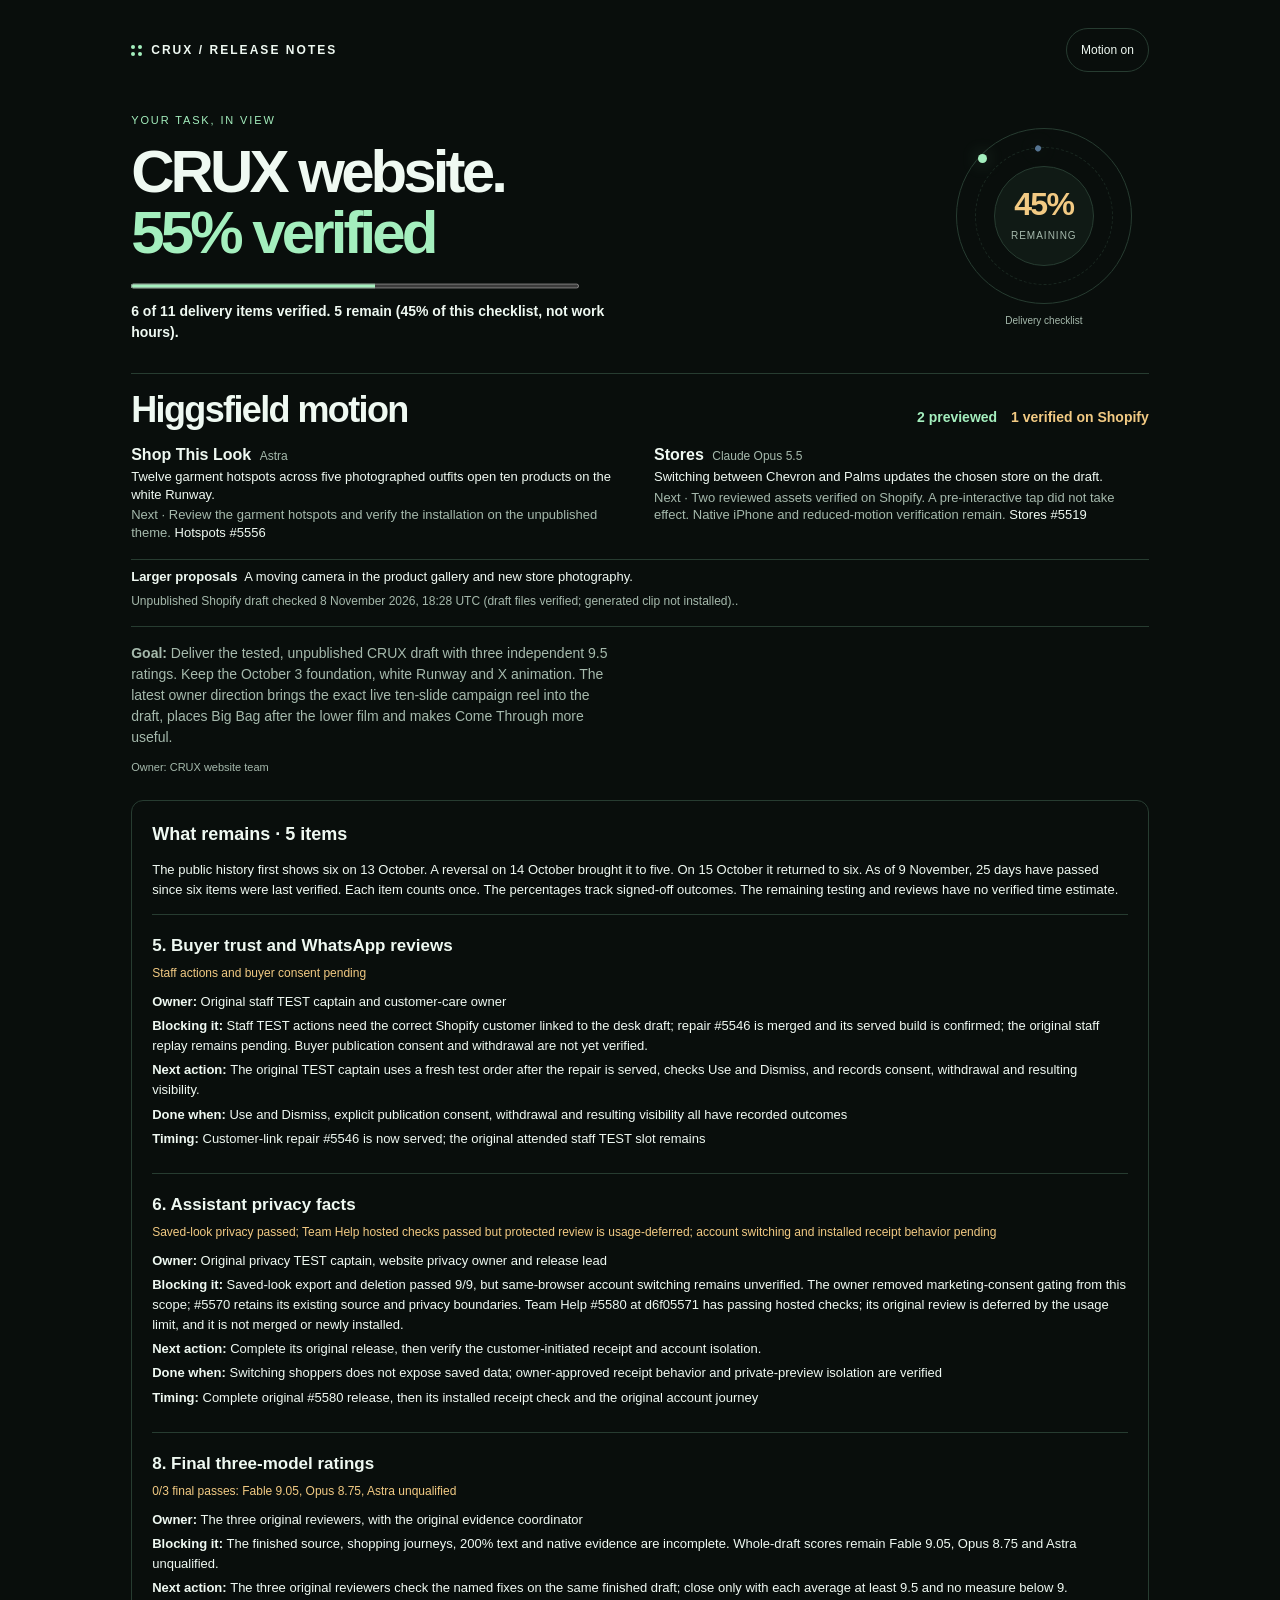
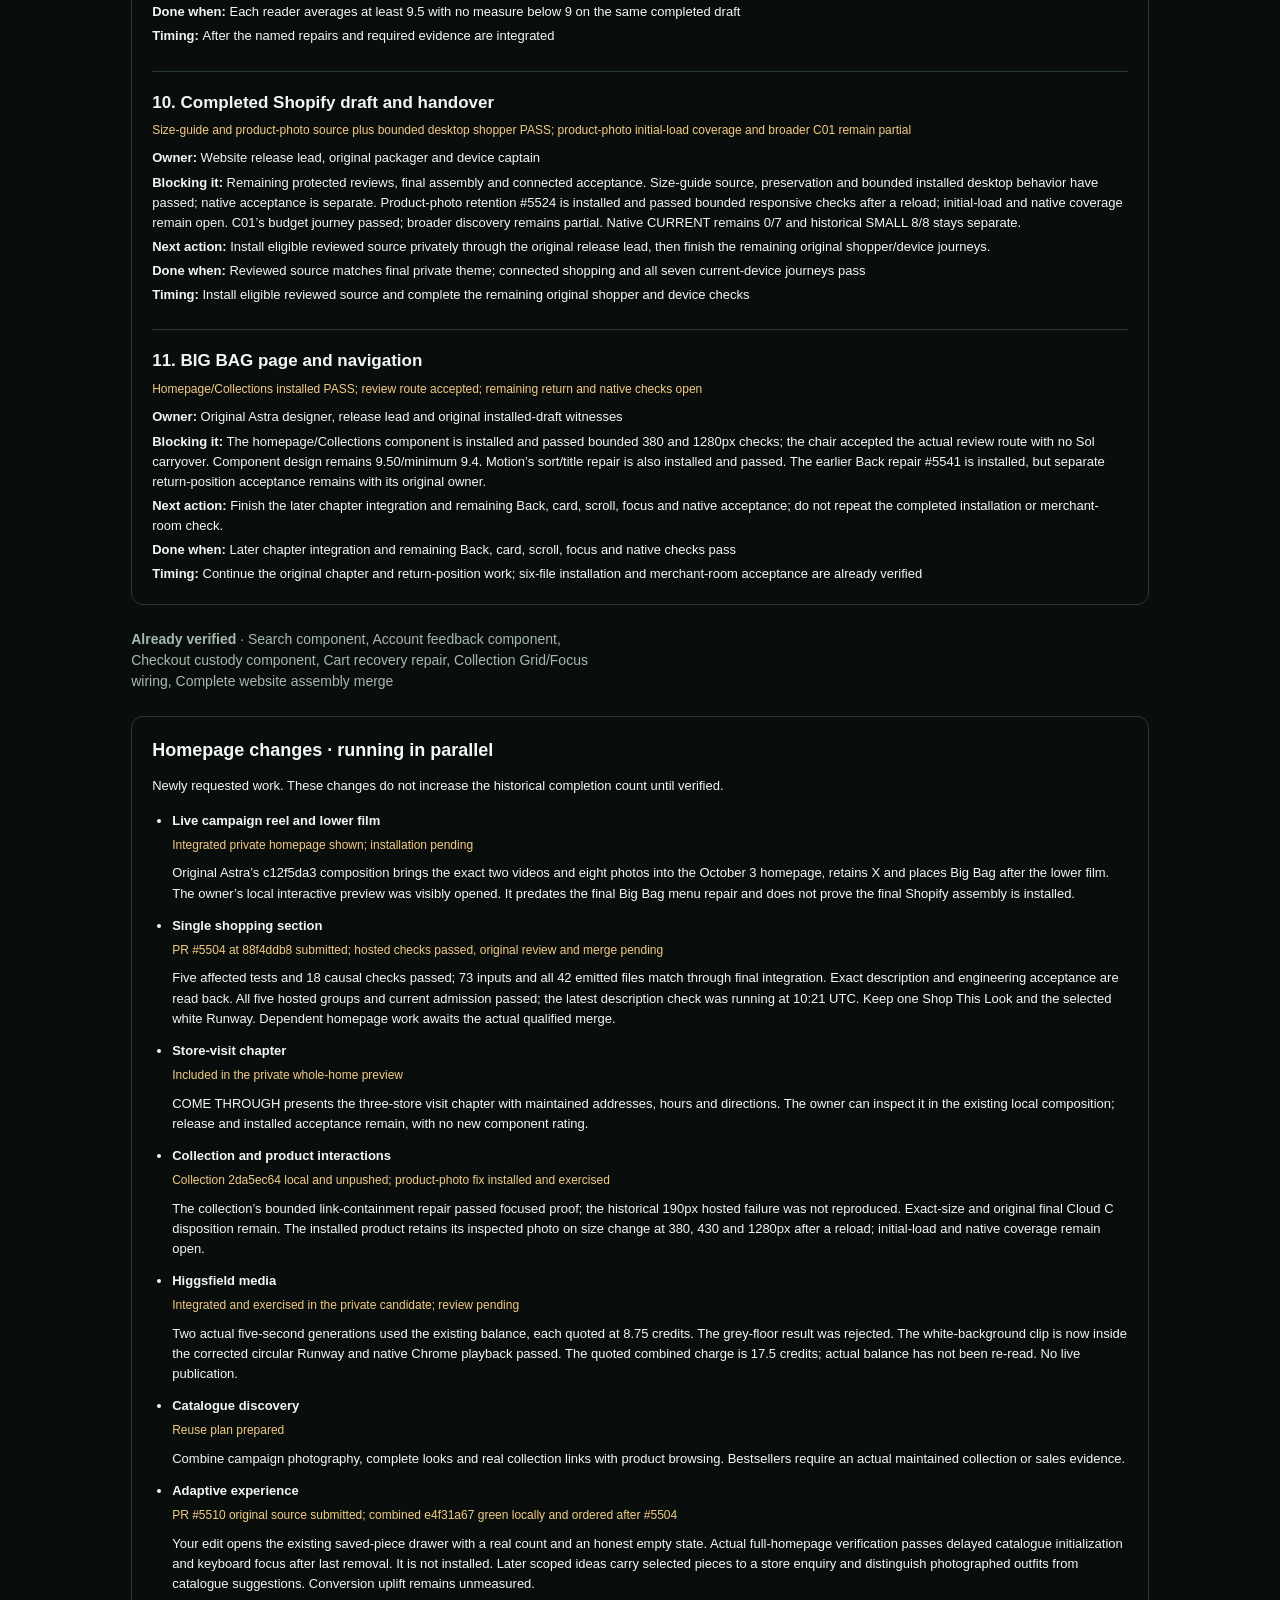
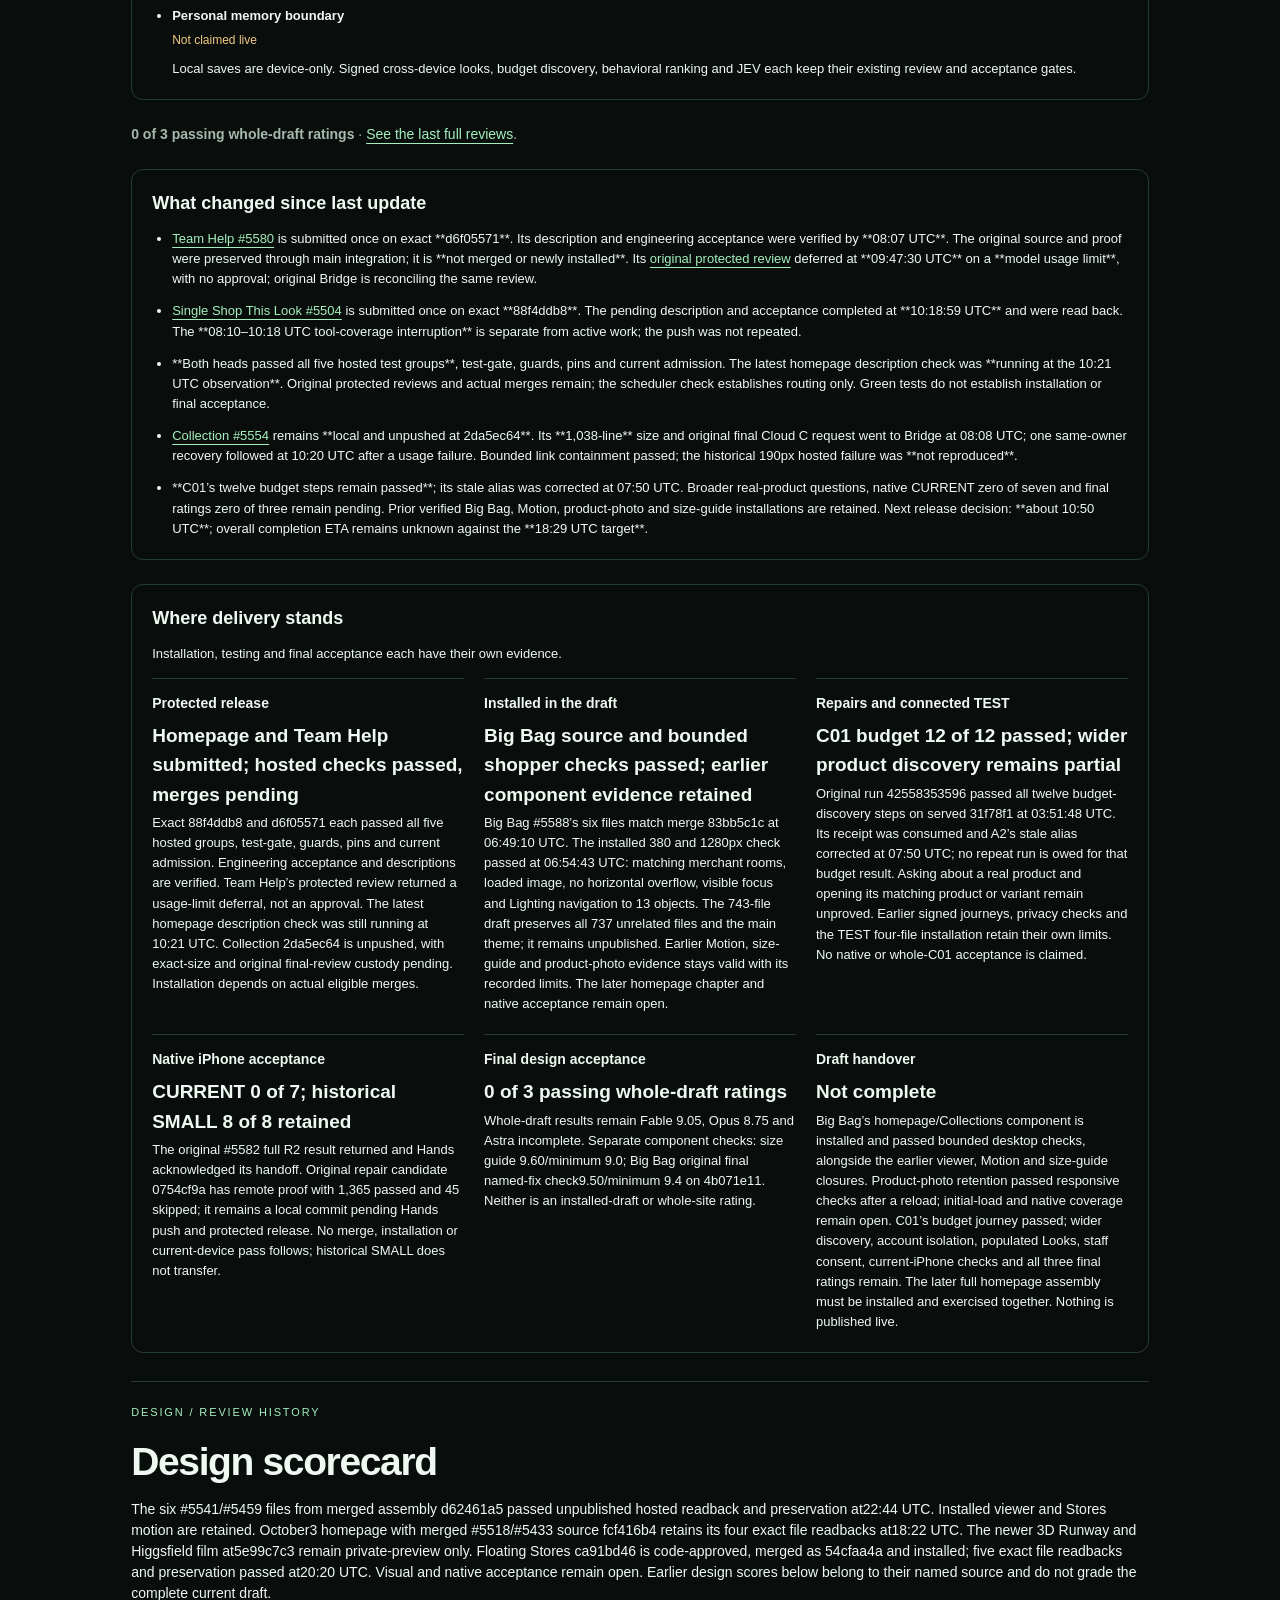
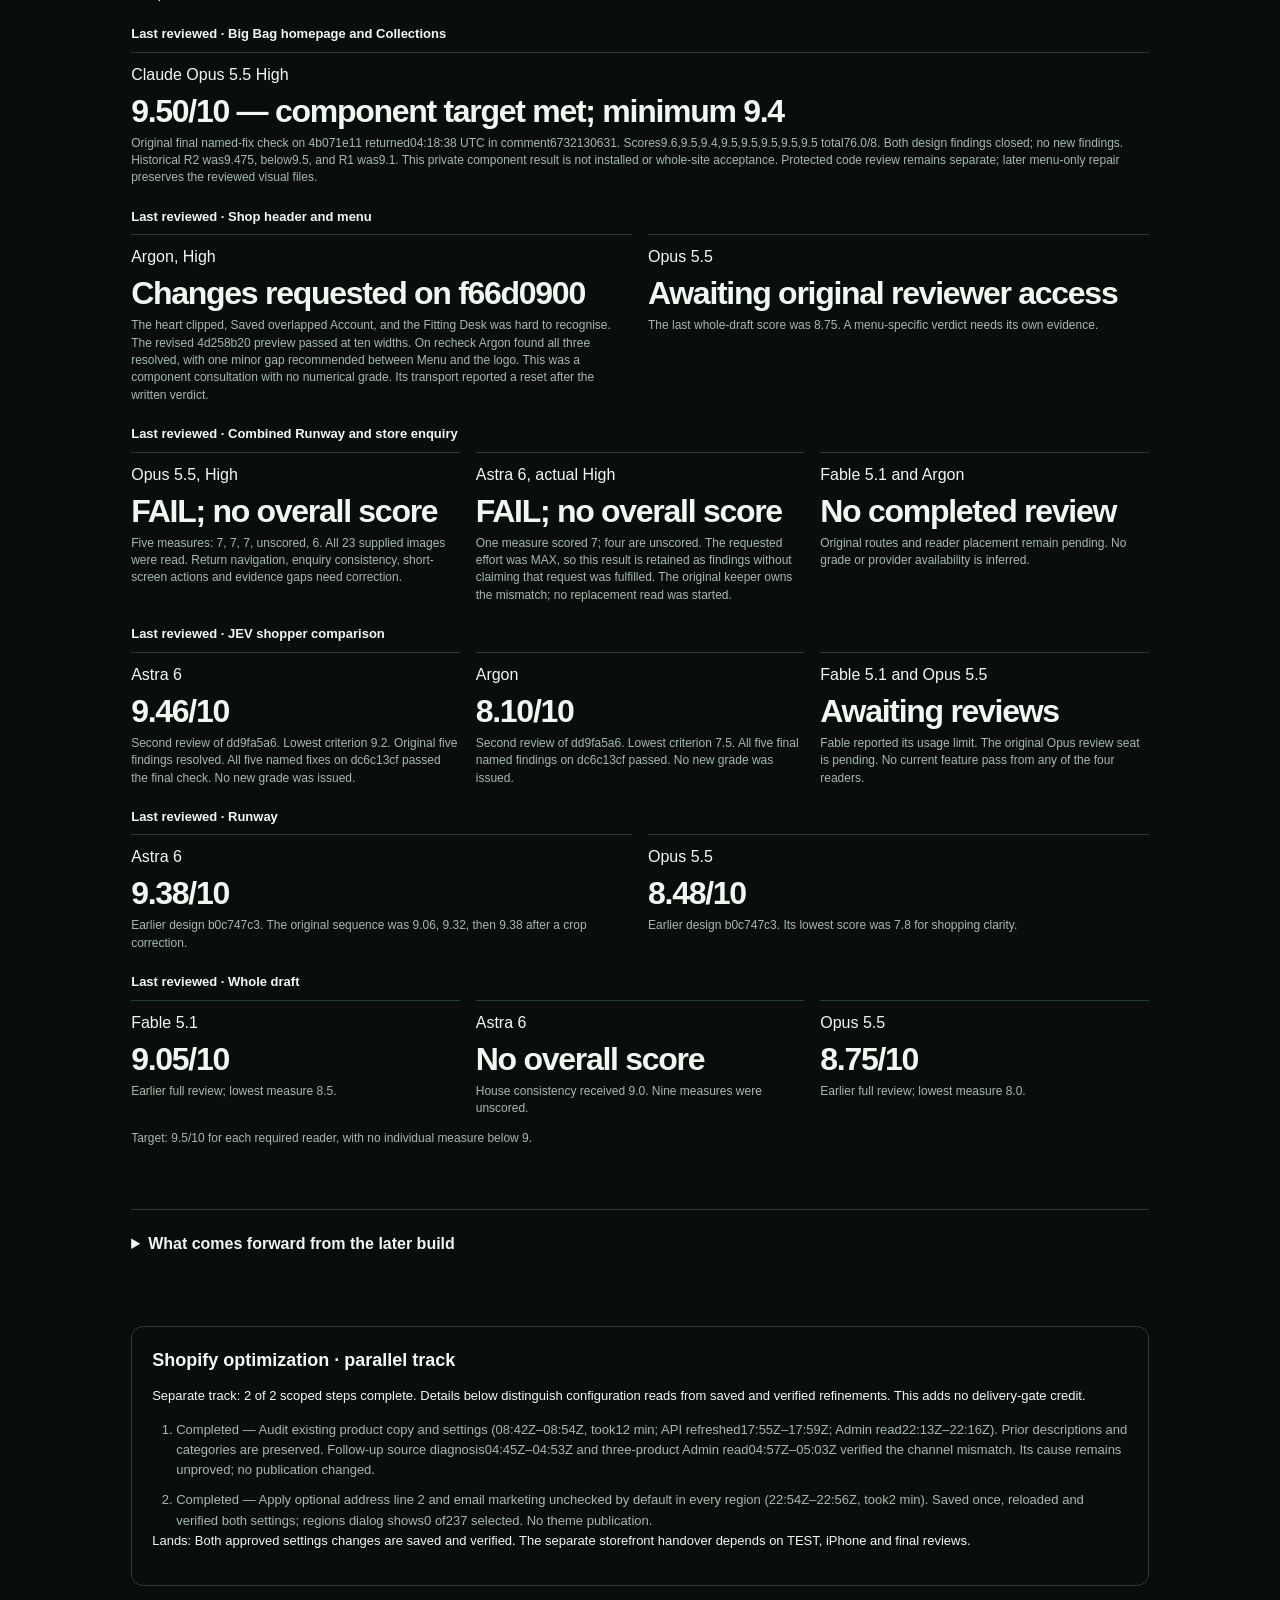
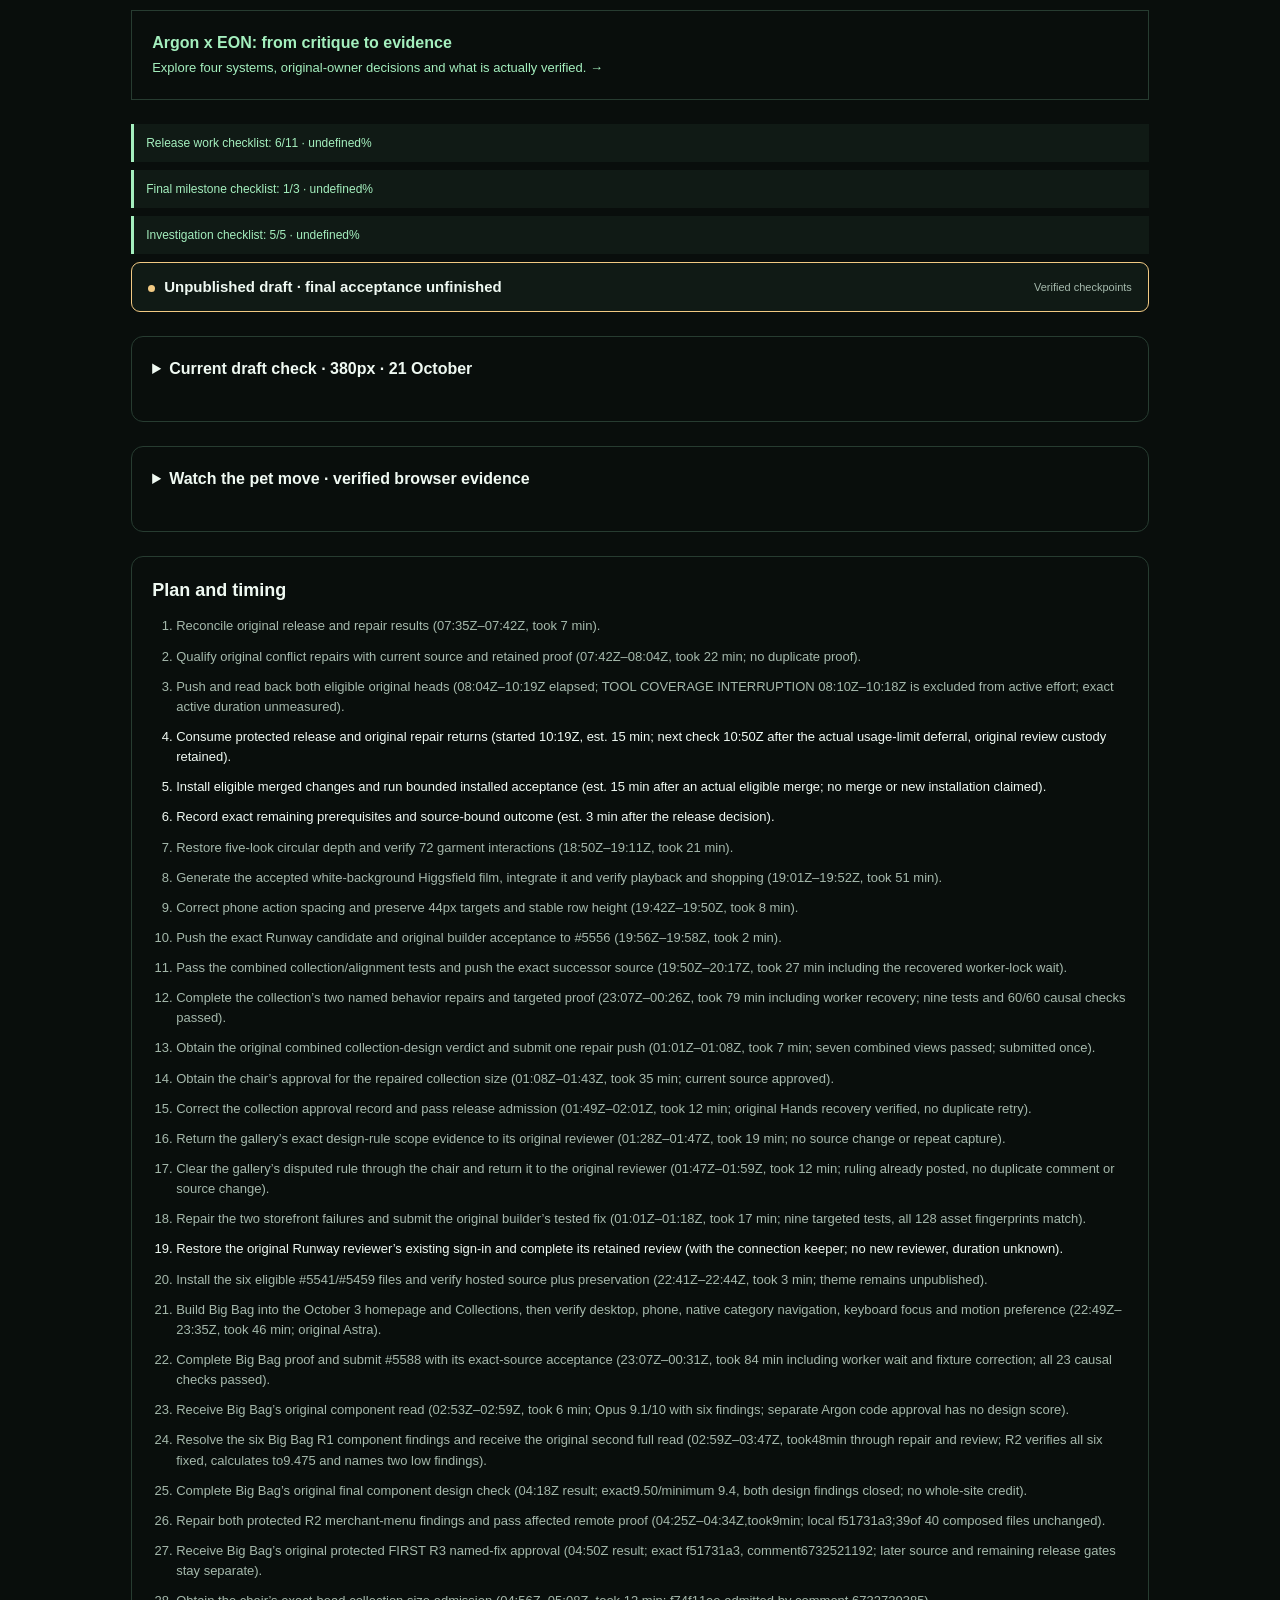
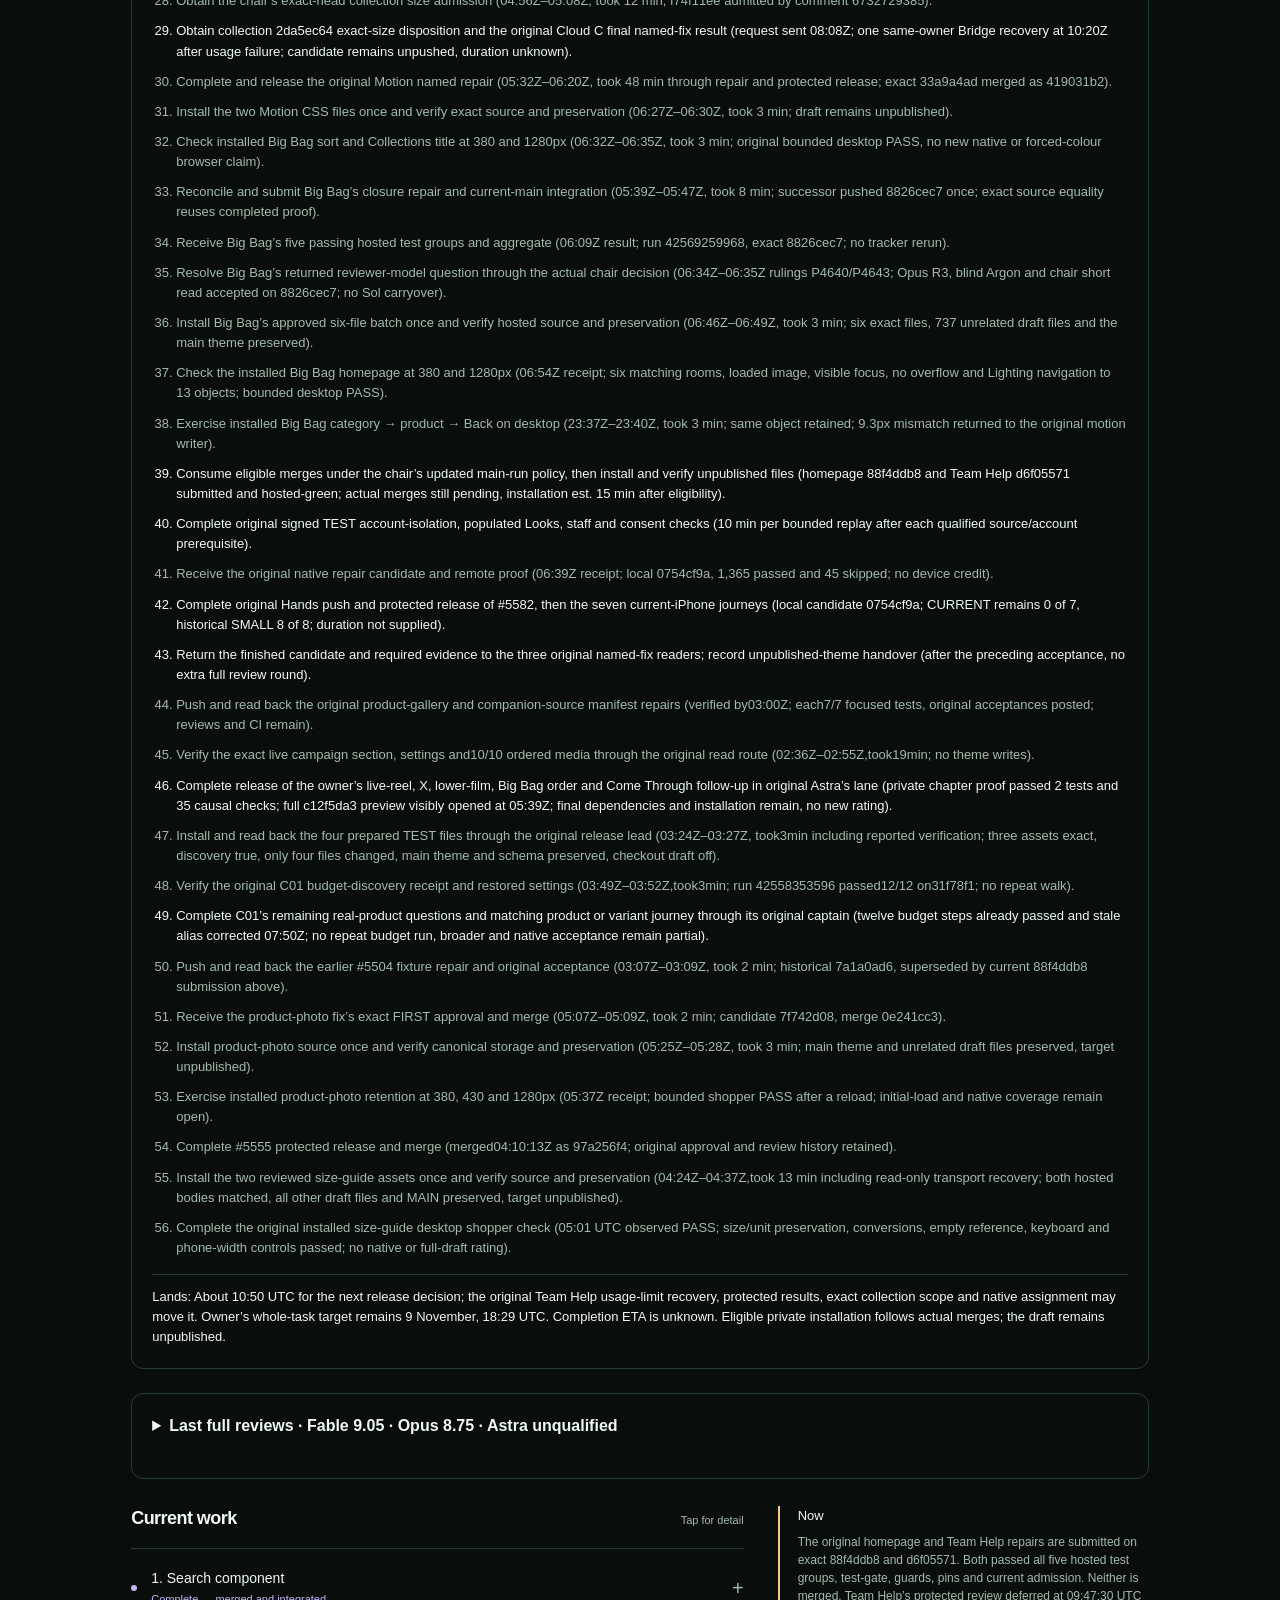
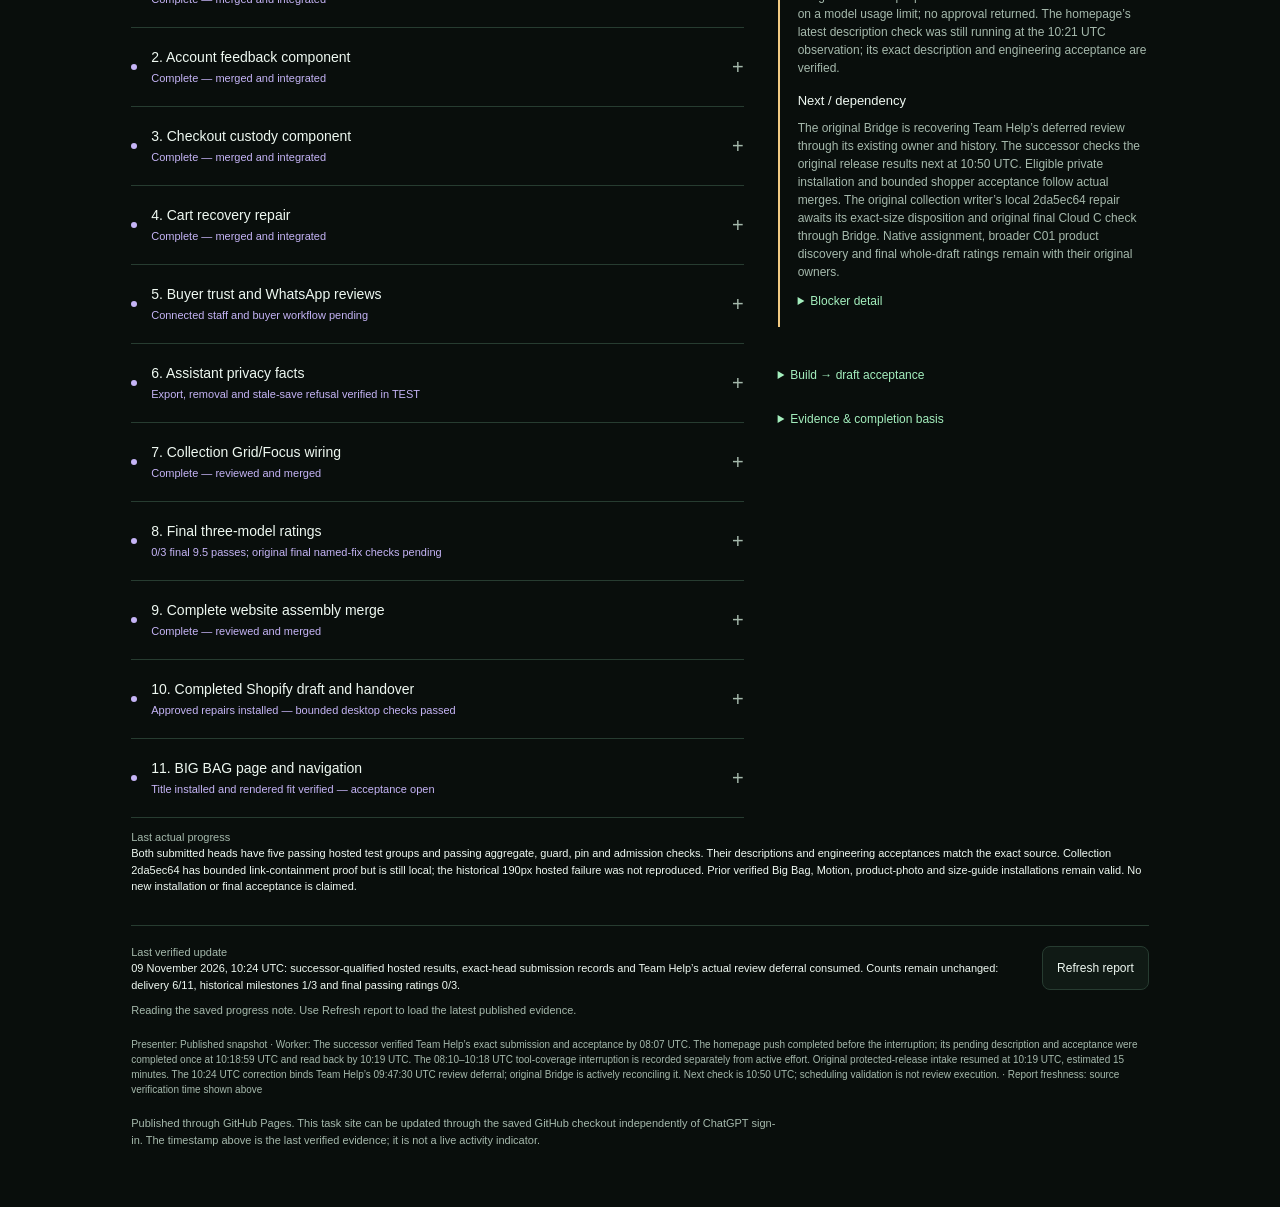
==== commit 9001765f: "Update verified CRUX website progress" ====
--- a/index.html
+++ b/index.html
@@ -35,16 +35,16 @@
  <header class="top"><div class="brand"><span class="mark" aria-hidden="true"><i></i><i></i><i></i><i></i></span> CRUX / Release notes</div><button id="motion" type="button" aria-pressed="false">Motion off</button></header>
  <section class="hero" aria-labelledby="title"><div><p class="eyebrow">Your task, in view</p><h1 id="title">CRUX website.<br><span id="percent">55% verified</span></h1><progress id="delivery-meter" aria-label="Verified delivery items" value="6" max="11"></progress><p class="intro" id="fraction">6 of 11 delivery items verified. 5 remain (45% of this checklist, not work hours).</p></div><div><div class="signal" role="img" id="signal"><div class="orbit outer" aria-hidden="true"></div><div class="orbit inner" aria-hidden="true"></div><div class="signal-center"><b id="ring-percent">45%</b><small>Remaining</small></div></div><p class="signal-caption">Delivery checklist</p></div></section>
 <section id="higgsfield-motion" aria-labelledby="motion-title"><div class="motion-heading"><h2 id="motion-title">Higgsfield motion</h2><p class="motion-counts"><strong id="motion-previewed">2 previewed</strong><strong id="motion-verified">1 verified on Shopify</strong></p></div><ul id="motion-treatments"><li><h3>Shop This Look <small>Astra</small></h3><p>Twelve garment hotspots across five photographed outfits open ten products on the white Runway.</p><p class="motion-next">Next · Review the garment hotspots and verify the installation on the unpublished theme. <span class="motion-review">Hotspots #5556</span></p></li><li><h3>Stores <small>Claude Opus 5.5</small></h3><p>Switching between Chevron and Palms updates the chosen store on the draft.</p><p class="motion-next">Next · Two reviewed assets verified on Shopify. A pre-interactive tap did not take effect. Native iPhone and reduced-motion verification remain. <span class="motion-review">Stores #5519</span></p></li></ul><p class="motion-proposals"><b>Larger proposals</b> <span id="motion-proposals">A moving camera in the product gallery and new store photography.</span></p><small class="motion-checked">Unpublished Shopify draft checked <span id="motion-checked">8 November 2026, 18:28 UTC (draft files verified; generated clip not installed).</span>.</small></section>
- <p class="intro"><strong>Goal: </strong><span id="outcome"></span></p><p id="owner" class="timestamp"></p><section class="timed-plan current-update" aria-labelledby="open-gates-heading"><h2 id="open-gates-heading">What remains · 5 items</h2><p id="checklist-history">The public history first shows six on 13 October. A reversal on 14 October brought it to five. On 15 October it returned to six. As of 9 November, 25 days have passed since six items were last verified. Each item counts once. The percentages track signed-off outcomes. The remaining testing and reviews have no verified time estimate.</p><ul id="open-delivery-gates"><li><strong>5. Buyer trust and WhatsApp reviews</strong><span class="gate-state">Staff actions and buyer consent pending</span><p><b>Owner: </b>Original staff TEST captain and customer-care owner</p><p><b>Blocking it: </b>Staff TEST actions need the correct Shopify customer linked to the desk draft; repair #5546 is merged and its served build is confirmed; the original staff replay remains pending. Buyer publication consent and withdrawal are not yet verified.</p><p><b>Next action: </b>The original TEST captain uses a fresh test order after the repair is served, checks Use and Dismiss, and records consent, withdrawal and resulting visibility.</p><p><b>Done when: </b>Use and Dismiss, explicit publication consent, withdrawal and resulting visibility all have recorded outcomes</p><p><b>Timing: </b>Customer-link repair #5546 is now served; the original attended staff TEST slot remains</p></li><li><strong>6. Assistant privacy facts</strong><span class="gate-state">Saved-look privacy 9/9; account switching and current receipt behavior pending</span><p><b>Owner: </b>Original privacy TEST captain and website privacy owner</p><p><b>Blocking it: </b>Saved-look export and deletion passed 9/9, but same-browser account switching remains unverified. The owner explicitly removed marketing-consent gating from this scope; current #5570 matches the installed files and retains private-preview isolation.</p><p><b>Next action: </b>Exercise account isolation and verify the customer-initiated Team Help receipt after its repair is released.</p><p><b>Done when: </b>Switching shoppers does not expose saved data; the owner-approved receipt behavior and private-preview isolation are verified</p><p><b>Timing: </b>Account journey uses the original attended slot; Team Help receipt repair follows its original protected release</p></li><li><strong>8. Final three-model ratings</strong><span class="gate-state">0/3 final passes: Fable 9.05, Opus 8.75, Astra unqualified</span><p><b>Owner: </b>The three original reviewers, with the original evidence coordinator</p><p><b>Blocking it: </b>The finished source, shopping journeys, 200% text and native evidence are incomplete. Whole-draft scores remain Fable 9.05, Opus 8.75 and Astra unqualified.</p><p><b>Next action: </b>The three original reviewers check the named fixes on the same finished draft; close only with each average at least 9.5 and no measure below 9.</p><p><b>Done when: </b>Each reader averages at least 9.5 with no measure below 9 on the same completed draft</p><p><b>Timing: </b>After the named repairs and required evidence are integrated</p></li><li><strong>10. Completed Shopify draft and handover</strong><span class="gate-state">Size-guide and product-photo source plus bounded desktop shopper PASS; product-photo initial-load coverage and broader C01 remain partial</span><p><b>Owner: </b>Website release lead, original packager and device captain</p><p><b>Blocking it: </b>Remaining protected reviews, final assembly and connected acceptance. Size-guide source, preservation and bounded installed desktop behavior have passed; native acceptance is separate. Product-photo retention #5524 is installed and passed bounded responsive checks after a reload; initial-load and native coverage remain open. C01’s budget journey passed; broader discovery remains partial. Native CURRENT remains 0/7 and historical SMALL 8/8 stays separate.</p><p><b>Next action: </b>Install eligible reviewed source privately through the original release lead, then finish the remaining original shopper/device journeys.</p><p><b>Done when: </b>Reviewed source matches final private theme; connected shopping and all seven current-device journeys pass</p><p><b>Timing: </b>Install eligible reviewed source and complete the remaining original shopper and device checks</p></li><li><strong>11. BIG BAG page and navigation</strong><span class="gate-state">Homepage/Collections installed PASS; review route accepted; remaining return and native checks open</span><p><b>Owner: </b>Original Astra designer, release lead and original installed-draft witnesses</p><p><b>Blocking it: </b>The homepage/Collections component is installed and passed bounded 380 and 1280px checks; the chair accepted the actual review route with no Sol carryover. Component design remains 9.50/minimum 9.4. Motion’s sort/title repair is also installed and passed. The earlier Back repair #5541 is installed, but separate return-position acceptance remains with its original owner.</p><p><b>Next action: </b>Finish the later chapter integration and remaining Back, card, scroll, focus and native acceptance; do not repeat the completed installation or merchant-room check.</p><p><b>Done when: </b>Later chapter integration and remaining Back, card, scroll, focus and native checks pass</p><p><b>Timing: </b>Continue the original chapter and return-position work; six-file installation and merchant-room acceptance are already verified</p></li></ul></section><p class="intro"><strong>Already verified</strong> · <span id="completed-delivery">Search component, Account feedback component, Checkout custody component, Cart recovery repair, Collection Grid/Focus wiring, Complete website assembly merge</span></p><section class="timed-plan current-update" aria-labelledby="homepage-direction-heading"><h2 id="homepage-direction-heading">Homepage changes · running in parallel</h2><p>Newly requested work. These changes do not increase the historical completion count until verified.</p><ul id="homepage-direction"><li><strong>Live campaign reel and lower film</strong><span class="gate-state">Integrated private homepage shown; installation pending</span><p>Original Astra’s c12f5da3 composition brings the exact two videos and eight photos into the October 3 homepage, retains X and places Big Bag after the lower film. The owner’s local interactive preview was visibly opened. It predates the final Big Bag menu repair and does not prove the final Shopify assembly is installed.</p></li><li><strong>Single shopping section</strong><span class="gate-state">PR #5504; tested fixture 7a1a0ad6 pushed and accepted by the original builder</span><p>Three tests and three causal checks passed; 73 source hashes and 39 emitted files match. The chair cleared the disputed design-rule claim; the original second full review and CI are next. Keep one Shop This Look and the selected white Runway.</p></li><li><strong>Store-visit chapter</strong><span class="gate-state">Included in the private whole-home preview</span><p>COME THROUGH presents the three-store visit chapter with maintained addresses, hours and directions. The owner can inspect it in the existing local composition; release and installed acceptance remain, with no new component rating.</p></li><li><strong>Collection and product interactions</strong><span class="gate-state">Collection preview; product-photo fix installed and exercised</span><p>The collection viewer shows more of the garment at small widths. The installed product keeps the inspected photo when size changes at 380, 430 and 1280px. Enhanced controls required a reload in the recorded journey; initial-load and native coverage remain open.</p></li><li><strong>Higgsfield media</strong><span class="gate-state">Integrated and exercised in the private candidate; review pending</span><p>Two actual five-second generations used the existing balance, each quoted at 8.75 credits. The grey-floor result was rejected. The white-background clip is now inside the corrected circular Runway and native Chrome playback passed. The quoted combined charge is 17.5 credits; actual balance has not been re-read. No live publication.</p></li><li><strong>Catalogue discovery</strong><span class="gate-state">Reuse plan prepared</span><p>Combine campaign photography, complete looks and real collection links with product browsing. Bestsellers require an actual maintained collection or sales evidence.</p></li><li><strong>Adaptive experience</strong><span class="gate-state">PR #5510 original source submitted; combined e4f31a67 green locally and ordered after #5504</span><p>Your edit opens the existing saved-piece drawer with a real count and an honest empty state. Actual full-homepage verification passes delayed catalogue initialization and keyboard focus after last removal. It is not installed. Later scoped ideas carry selected pieces to a store enquiry and distinguish photographed outfits from catalogue suggestions. Conversion uplift remains unmeasured.</p></li><li><strong>Personal memory boundary</strong><span class="gate-state">Not claimed live</span><p>Local saves are device-only. Signed cross-device looks, budget discovery, behavioral ranking and JEV each keep their existing review and acceptance gates.</p></li></ul></section><p class="intro"><strong id="final-rating-count">0 of 3 passing whole-draft ratings</strong> · <a href="#rating-history">See the last full reviews</a>.</p><section class="timed-plan current-update" aria-labelledby="recent-changes-heading"><h2 id="recent-changes-heading">What changed since last update</h2><ul id="recent-changes"><li><a href="https://github.com/EON-CRUX/3.09/pull/5588">Big Bag #5588</a> is cleared by the chair’s **P4640/P4643** decision on exact **8826cec7**, merged as **83bb5c1c**. The accepted route is **Opus R3, blind Argon and the chair’s short read**. The earlier reviewer-custody wait is closed; **no Sol approval was carried over**.</li><li>The approved **six-file batch is installed on the unpublished draft**, with exact hosted-source verification at **06:49:10 UTC**. All **743 draft files** were reconciled: the six intended files match, **737 unrelated files are preserved** and the main theme is unchanged. No live publication occurred.</li><li>The installed homepage passed the original **380 and 1280px** shopper check at **06:54:43 UTC**. Its image loaded, six merchant-room labels and destinations match Collections, and there is no horizontal overflow. **Explore is 56px**, room targets are **48px**, and keyboard focus is visible.</li><li>Following **Lighting** reached the real **Lighting collection with 13 objects**. The check used the installed private draft; the browser was released afterward. This is bounded desktop evidence, not a native iPhone journey or a final rating.</li><li>The separate Big Bag component design score remains **9.50**, with minimum 9.4. The later homepage chapter, remaining Back/scroll checks, native acceptance and whole-site ratings remain open. Delivery stays six of eleven; historical milestones one of three; final ratings zero of three.</li></ul></section><section class="timed-plan current-update" aria-labelledby="delivery-stage-heading"><h2 id="delivery-stage-heading">Where delivery stands</h2><p>Installation, testing and final acceptance each have their own evidence.</p><ul id="delivery-stages"><li><h3>Installed in the draft</h3><strong>Big Bag source and bounded shopper checks passed; earlier component evidence retained</strong><p>Big Bag #5588’s six files match merge 83bb5c1c at 06:49:10 UTC. The installed 380 and 1280px check passed at 06:54:43 UTC: matching merchant rooms, loaded image, no horizontal overflow, visible focus and Lighting navigation to 13 objects. The 743-file draft preserves all 737 unrelated files and the main theme; it remains unpublished. Earlier Motion, size-guide and product-photo evidence stays valid with its recorded limits. The later homepage chapter and native acceptance remain open.</p></li><li><h3>Repairs and connected TEST</h3><strong>C01 budget12/12 passed; earlier signed and privacy checks retained</strong><p>Original run 42558353596 passed all12 budget-discovery steps on served 31f78f1 at 03:51:48 UTC. The panel matched the collection’s titles and guide prices, excluded over-budget pieces, kept Ask as a draft, withheld the panel from guests and restored prior settings. Asking about a real product and opening its matching product or variant remain unproved. Earlier four signed journeys35/35, saved-look privacy9/9 and the verified TEST four-file installation remain separate; no native or whole-C01 acceptance is claimed.</p></li><li><h3>Native iPhone acceptance</h3><strong>CURRENT 0 of 7; historical SMALL 8 of 8 retained</strong><p>The original #5582 full R2 result returned and Hands acknowledged its handoff. Original repair candidate 0754cf9a has remote proof with 1,365 passed and 45 skipped; it remains a local commit pending Hands push and protected release. No merge, installation or current-device pass follows; historical SMALL does not transfer.</p></li><li><h3>Final design acceptance</h3><strong>0 of 3 passing whole-draft ratings</strong><p>Whole-draft results remain Fable 9.05, Opus 8.75 and Astra incomplete. Separate component checks: size guide 9.60/minimum 9.0; Big Bag original final named-fix check9.50/minimum 9.4 on 4b071e11. Neither is an installed-draft or whole-site rating.</p></li><li><h3>Draft handover</h3><strong>Not complete</strong><p>Big Bag’s homepage/Collections component is installed and passed bounded desktop checks, alongside the earlier viewer, Motion and size-guide closures. Product-photo retention passed responsive checks after a reload; initial-load and native coverage remain open. C01’s budget journey passed; wider discovery, account isolation, populated Looks, staff consent, current-iPhone checks and all three final ratings remain. The later full homepage assembly must be installed and exercised together. Nothing is published live.</p></li></ul></section><section class="scoreboard" id="design-scorecard" aria-labelledby="design-score-title"><p class="eyebrow">DESIGN / REVIEW HISTORY</p><h2 id="design-score-title">Design scorecard</h2><p class="current-score">The six #5541/#5459 files from merged assembly d62461a5 passed unpublished hosted readback and preservation at22:44 UTC. Installed viewer and Stores motion are retained. October3 homepage with merged #5518/#5433 source fcf416b4 retains its four exact file readbacks at18:22 UTC. The newer 3D Runway and Higgsfield film at5e99c7c3 remain private-preview only. Floating Stores ca91bd46 is code-approved, merged as 54cfaa4a and installed; five exact file readbacks and preservation passed at20:20 UTC. Visual and native acceptance remain open. Earlier design scores below belong to their named source and do not grade the complete current draft.</p><h3>Last reviewed · Big Bag homepage and Collections</h3><ul><li><span>Claude Opus 5.5 High</span><strong>9.50/10 — component target met; minimum 9.4</strong><small>Original final named-fix check on 4b071e11 returned04:18:38 UTC in comment6732130631. Scores9.6,9.5,9.4,9.5,9.5,9.5,9.5,9.5 total76.0/8. Both design findings closed; no new findings. Historical R2 was9.475, below9.5, and R1 was9.1. This private component result is not installed or whole-site acceptance. Protected code review remains separate; later menu-only repair preserves the reviewed visual files.</small></li></ul><h3>Last reviewed · Shop header and menu</h3><ul><li><span>Argon, High</span><strong>Changes requested on f66d0900</strong><small>The heart clipped, Saved overlapped Account, and the Fitting Desk was hard to recognise. The revised 4d258b20 preview passed at ten widths. On recheck Argon found all three resolved, with one minor gap recommended between Menu and the logo. This was a component consultation with no numerical grade. Its transport reported a reset after the written verdict.</small></li><li><span>Opus 5.5</span><strong>Awaiting original reviewer access</strong><small>The last whole-draft score was 8.75. A menu-specific verdict needs its own evidence.</small></li></ul><h3>Last reviewed · Combined Runway and store enquiry</h3><ul><li><span>Opus 5.5, High</span><strong>FAIL; no overall score</strong><small>Five measures: 7, 7, 7, unscored, 6. All 23 supplied images were read. Return navigation, enquiry consistency, short-screen actions and evidence gaps need correction.</small></li><li><span>Astra 6, actual High</span><strong>FAIL; no overall score</strong><small>One measure scored 7; four are unscored. The requested effort was MAX, so this result is retained as findings without claiming that request was fulfilled. The original keeper owns the mismatch; no replacement read was started.</small></li><li><span>Fable 5.1 and Argon</span><strong>No completed review</strong><small>Original routes and reader placement remain pending. No grade or provider availability is inferred.</small></li></ul><h3>Last reviewed · JEV shopper comparison</h3><ul><li><span>Astra 6</span><strong>9.46/10</strong><small>Second review of dd9fa5a6. Lowest criterion 9.2. Original five findings resolved. All five named fixes on dc6c13cf passed the final check. No new grade was issued.</small></li><li><span>Argon</span><strong>8.10/10</strong><small>Second review of dd9fa5a6. Lowest criterion 7.5. All five final named findings on dc6c13cf passed. No new grade was issued.</small></li><li><span>Fable 5.1 and Opus 5.5</span><strong>Awaiting reviews</strong><small>Fable reported its usage limit. The original Opus review seat is pending. No current feature pass from any of the four readers.</small></li></ul><h3>Last reviewed · Runway</h3><ul><li><span>Astra 6</span><strong>9.38/10</strong><small>Earlier design b0c747c3. The original sequence was 9.06, 9.32, then 9.38 after a crop correction.</small></li><li><span>Opus 5.5</span><strong>8.48/10</strong><small>Earlier design b0c747c3. Its lowest score was 7.8 for shopping clarity.</small></li></ul><h3>Last reviewed · Whole draft</h3><ul><li><span>Fable 5.1</span><strong>9.05/10</strong><small>Earlier full review; lowest measure 8.5.</small></li><li><span>Astra 6</span><strong>No overall score</strong><small>House consistency received 9.0. Nine measures were unscored.</small></li><li><span>Opus 5.5</span><strong>8.75/10</strong><small>Earlier full review; lowest measure 8.0.</small></li></ul><p class="target-score">Target: 9.5/10 for each required reader, with no individual measure below 9.</p></section><details class="recovery-list"><summary>What comes forward from the later build</summary><ol><li><strong>Inspect a piece</strong><small>Verified in the unified private build</small><p>Twelve garment entries across five looks. Tap the jersey, compare photos, choose a size or ask a store. The repaired candidate now verifies selected variant, shared-garment identity and return to the originating look. Independent acceptance remains open.</p></li><li><strong>Dress the look</strong><small>In the private preview</small><p>Each numbered piece in the Runway leads to its existing product. Next: verify the unpublished product page, size selection, bag and return to the same look on iPhone.</p></li><li><strong>Browse the collection</strong><small>Private source verified; installed replay pending</small><p>Categories, Grid and Focus and populated filters passed nine Chromium scenarios. The latest two-page replay verified 39 eligible primary links, one unavailable card and 22 colour choices after selecting M and In stock.</p></li><li><strong>Try it in a shop</strong><small>Verified on the private preview</small><p>Open Stores from four pages. The directory link focuses the locations. The repaired private candidate preserves the originating look, selected garment and variant through the store enquiry and return. Native and independent acceptance remain open.</p></li><li><strong>Explore Big Bag</strong><small>Installed component; bounded desktop shopper PASS; separate component design 9.50</small><p>Exact 8826cec7 merged as 83bb5c1c through the chair-accepted Opus R3, blind Argon and chair short read, with no Sol carryover. All six files are installed and source-matched; the 380 and 1280px checks passed with matching rooms, visible focus and Lighting navigation. The original 9.50 design result remains bound to 4b071e11 and its preserved visual files; whole-chapter, return-position, native and final whole-site acceptance remain separate.</p></li></ol></details><section class="timed-plan current-update" aria-labelledby="parallel-track-heading"><h2 id="parallel-track-heading">Shopify optimization · parallel track</h2><p>Separate track: 2 of 2 scoped steps complete. Details below distinguish configuration reads from saved and verified refinements. This adds no delivery-gate credit.</p><ol id="parallel-track-steps"><li data-complete="true">Completed — Audit existing product copy and settings (08:42Z–08:54Z, took12 min; API refreshed17:55Z–17:59Z; Admin read22:13Z–22:16Z). Prior descriptions and categories are preserved. Follow-up source diagnosis04:45Z–04:53Z and three-product Admin read04:57Z–05:03Z verified the channel mismatch. Its cause remains unproved; no publication changed.</li><li data-complete="true">Completed — Apply optional address line 2 and email marketing unchecked by default in every region (22:54Z–22:56Z, took2 min). Saved once, reloaded and verified both settings; regions dialog shows0 of237 selected. No theme publication.</li></ol><p id="parallel-track-landing">Lands: Both approved settings changes are saved and verified. The separate storefront handover depends on TEST, iPhone and final reviews.</p></section><a href="argon/" class="argon-exhibit-link" style="display:block;padding:20px;margin:24px 0;border:1px solid var(--line);text-decoration:none"><strong>Argon x EON: from critique to evidence</strong><br><span style="font-size:13px">Explore four systems, original-owner decisions and what is actually verified. &rarr;</span></a><div id="scoped-slot"></div><details id="supporting-work" hidden><summary>Supporting work</summary><div id="supporting-body"></div></details><div class="milestone"><strong id="milestone">Reading the original milestone…</strong><span>Verified checkpoints</span></div>
+ <p class="intro"><strong>Goal: </strong><span id="outcome"></span></p><p id="owner" class="timestamp"></p><section class="timed-plan current-update" aria-labelledby="open-gates-heading"><h2 id="open-gates-heading">What remains · 5 items</h2><p id="checklist-history">The public history first shows six on 13 October. A reversal on 14 October brought it to five. On 15 October it returned to six. As of 9 November, 25 days have passed since six items were last verified. Each item counts once. The percentages track signed-off outcomes. The remaining testing and reviews have no verified time estimate.</p><ul id="open-delivery-gates"><li><strong>5. Buyer trust and WhatsApp reviews</strong><span class="gate-state">Staff actions and buyer consent pending</span><p><b>Owner: </b>Original staff TEST captain and customer-care owner</p><p><b>Blocking it: </b>Staff TEST actions need the correct Shopify customer linked to the desk draft; repair #5546 is merged and its served build is confirmed; the original staff replay remains pending. Buyer publication consent and withdrawal are not yet verified.</p><p><b>Next action: </b>The original TEST captain uses a fresh test order after the repair is served, checks Use and Dismiss, and records consent, withdrawal and resulting visibility.</p><p><b>Done when: </b>Use and Dismiss, explicit publication consent, withdrawal and resulting visibility all have recorded outcomes</p><p><b>Timing: </b>Customer-link repair #5546 is now served; the original attended staff TEST slot remains</p></li><li><strong>6. Assistant privacy facts</strong><span class="gate-state">Saved-look privacy passed; Team Help hosted checks passed but protected review is usage-deferred; account switching and installed receipt behavior pending</span><p><b>Owner: </b>Original privacy TEST captain, website privacy owner and release lead</p><p><b>Blocking it: </b>Saved-look export and deletion passed 9/9, but same-browser account switching remains unverified. The owner removed marketing-consent gating from this scope; #5570 retains its existing source and privacy boundaries. Team Help #5580 at d6f05571 has passing hosted checks; its original review is deferred by the usage limit, and it is not merged or newly installed.</p><p><b>Next action: </b>Complete its original release, then verify the customer-initiated receipt and account isolation.</p><p><b>Done when: </b>Switching shoppers does not expose saved data; owner-approved receipt behavior and private-preview isolation are verified</p><p><b>Timing: </b>Complete original #5580 release, then its installed receipt check and the original account journey</p></li><li><strong>8. Final three-model ratings</strong><span class="gate-state">0/3 final passes: Fable 9.05, Opus 8.75, Astra unqualified</span><p><b>Owner: </b>The three original reviewers, with the original evidence coordinator</p><p><b>Blocking it: </b>The finished source, shopping journeys, 200% text and native evidence are incomplete. Whole-draft scores remain Fable 9.05, Opus 8.75 and Astra unqualified.</p><p><b>Next action: </b>The three original reviewers check the named fixes on the same finished draft; close only with each average at least 9.5 and no measure below 9.</p><p><b>Done when: </b>Each reader averages at least 9.5 with no measure below 9 on the same completed draft</p><p><b>Timing: </b>After the named repairs and required evidence are integrated</p></li><li><strong>10. Completed Shopify draft and handover</strong><span class="gate-state">Size-guide and product-photo source plus bounded desktop shopper PASS; product-photo initial-load coverage and broader C01 remain partial</span><p><b>Owner: </b>Website release lead, original packager and device captain</p><p><b>Blocking it: </b>Remaining protected reviews, final assembly and connected acceptance. Size-guide source, preservation and bounded installed desktop behavior have passed; native acceptance is separate. Product-photo retention #5524 is installed and passed bounded responsive checks after a reload; initial-load and native coverage remain open. C01’s budget journey passed; broader discovery remains partial. Native CURRENT remains 0/7 and historical SMALL 8/8 stays separate.</p><p><b>Next action: </b>Install eligible reviewed source privately through the original release lead, then finish the remaining original shopper/device journeys.</p><p><b>Done when: </b>Reviewed source matches final private theme; connected shopping and all seven current-device journeys pass</p><p><b>Timing: </b>Install eligible reviewed source and complete the remaining original shopper and device checks</p></li><li><strong>11. BIG BAG page and navigation</strong><span class="gate-state">Homepage/Collections installed PASS; review route accepted; remaining return and native checks open</span><p><b>Owner: </b>Original Astra designer, release lead and original installed-draft witnesses</p><p><b>Blocking it: </b>The homepage/Collections component is installed and passed bounded 380 and 1280px checks; the chair accepted the actual review route with no Sol carryover. Component design remains 9.50/minimum 9.4. Motion’s sort/title repair is also installed and passed. The earlier Back repair #5541 is installed, but separate return-position acceptance remains with its original owner.</p><p><b>Next action: </b>Finish the later chapter integration and remaining Back, card, scroll, focus and native acceptance; do not repeat the completed installation or merchant-room check.</p><p><b>Done when: </b>Later chapter integration and remaining Back, card, scroll, focus and native checks pass</p><p><b>Timing: </b>Continue the original chapter and return-position work; six-file installation and merchant-room acceptance are already verified</p></li></ul></section><p class="intro"><strong>Already verified</strong> · <span id="completed-delivery">Search component, Account feedback component, Checkout custody component, Cart recovery repair, Collection Grid/Focus wiring, Complete website assembly merge</span></p><section class="timed-plan current-update" aria-labelledby="homepage-direction-heading"><h2 id="homepage-direction-heading">Homepage changes · running in parallel</h2><p>Newly requested work. These changes do not increase the historical completion count until verified.</p><ul id="homepage-direction"><li><strong>Live campaign reel and lower film</strong><span class="gate-state">Integrated private homepage shown; installation pending</span><p>Original Astra’s c12f5da3 composition brings the exact two videos and eight photos into the October 3 homepage, retains X and places Big Bag after the lower film. The owner’s local interactive preview was visibly opened. It predates the final Big Bag menu repair and does not prove the final Shopify assembly is installed.</p></li><li><strong>Single shopping section</strong><span class="gate-state">PR #5504 at 88f4ddb8 submitted; hosted checks passed, original review and merge pending</span><p>Five affected tests and 18 causal checks passed; 73 inputs and all 42 emitted files match through final integration. Exact description and engineering acceptance are read back. All five hosted groups and current admission passed; the latest description check was running at 10:21 UTC. Keep one Shop This Look and the selected white Runway. Dependent homepage work awaits the actual qualified merge.</p></li><li><strong>Store-visit chapter</strong><span class="gate-state">Included in the private whole-home preview</span><p>COME THROUGH presents the three-store visit chapter with maintained addresses, hours and directions. The owner can inspect it in the existing local composition; release and installed acceptance remain, with no new component rating.</p></li><li><strong>Collection and product interactions</strong><span class="gate-state">Collection 2da5ec64 local and unpushed; product-photo fix installed and exercised</span><p>The collection’s bounded link-containment repair passed focused proof; the historical 190px hosted failure was not reproduced. Exact-size and original final Cloud C disposition remain. The installed product retains its inspected photo on size change at 380, 430 and 1280px after a reload; initial-load and native coverage remain open.</p></li><li><strong>Higgsfield media</strong><span class="gate-state">Integrated and exercised in the private candidate; review pending</span><p>Two actual five-second generations used the existing balance, each quoted at 8.75 credits. The grey-floor result was rejected. The white-background clip is now inside the corrected circular Runway and native Chrome playback passed. The quoted combined charge is 17.5 credits; actual balance has not been re-read. No live publication.</p></li><li><strong>Catalogue discovery</strong><span class="gate-state">Reuse plan prepared</span><p>Combine campaign photography, complete looks and real collection links with product browsing. Bestsellers require an actual maintained collection or sales evidence.</p></li><li><strong>Adaptive experience</strong><span class="gate-state">PR #5510 original source submitted; combined e4f31a67 green locally and ordered after #5504</span><p>Your edit opens the existing saved-piece drawer with a real count and an honest empty state. Actual full-homepage verification passes delayed catalogue initialization and keyboard focus after last removal. It is not installed. Later scoped ideas carry selected pieces to a store enquiry and distinguish photographed outfits from catalogue suggestions. Conversion uplift remains unmeasured.</p></li><li><strong>Personal memory boundary</strong><span class="gate-state">Not claimed live</span><p>Local saves are device-only. Signed cross-device looks, budget discovery, behavioral ranking and JEV each keep their existing review and acceptance gates.</p></li></ul></section><p class="intro"><strong id="final-rating-count">0 of 3 passing whole-draft ratings</strong> · <a href="#rating-history">See the last full reviews</a>.</p><section class="timed-plan current-update" aria-labelledby="recent-changes-heading"><h2 id="recent-changes-heading">What changed since last update</h2><ul id="recent-changes"><li><a href="https://github.com/EON-CRUX/3.09/pull/5580#issuecomment-6735231751">Team Help #5580</a> is submitted once on exact **d6f05571**. Its description and engineering acceptance were verified by **08:07 UTC**. The original source and proof were preserved through main integration; it is **not merged or newly installed**. Its <a href="https://github.com/EON-CRUX/3.09/actions/runs/42595891054/job/129088300778">original protected review</a> deferred at **09:47:30 UTC** on a **model usage limit**, with no approval; original Bridge is reconciling the same review.</li><li><a href="https://github.com/EON-CRUX/3.09/pull/5504#issuecomment-6737579539">Single Shop This Look #5504</a> is submitted once on exact **88f4ddb8**. The pending description and acceptance completed at **10:18:59 UTC** and were read back. The **08:10–10:18 UTC tool-coverage interruption** is separate from active work; the push was not repeated.</li><li>**Both heads passed all five hosted test groups**, test-gate, guards, pins and current admission. The latest homepage description check was **running at the 10:21 UTC observation**. Original protected reviews and actual merges remain; the scheduler check establishes routing only. Green tests do not establish installation or final acceptance.</li><li><a href="https://github.com/EON-CRUX/3.09/pull/5554">Collection #5554</a> remains **local and unpushed at 2da5ec64**. Its **1,038-line** size and original final Cloud C request went to Bridge at 08:08 UTC; one same-owner recovery followed at 10:20 UTC after a usage failure. Bounded link containment passed; the historical 190px hosted failure was **not reproduced**.</li><li>**C01’s twelve budget steps remain passed**; its stale alias was corrected at 07:50 UTC. Broader real-product questions, native CURRENT zero of seven and final ratings zero of three remain pending. Prior verified Big Bag, Motion, product-photo and size-guide installations are retained. Next release decision: **about 10:50 UTC**; overall completion ETA remains unknown against the **18:29 UTC target**.</li></ul></section><section class="timed-plan current-update" aria-labelledby="delivery-stage-heading"><h2 id="delivery-stage-heading">Where delivery stands</h2><p>Installation, testing and final acceptance each have their own evidence.</p><ul id="delivery-stages"><li><h3>Protected release</h3><strong>Homepage and Team Help submitted; hosted checks passed, merges pending</strong><p>Exact 88f4ddb8 and d6f05571 each passed all five hosted groups, test-gate, guards, pins and current admission. Engineering acceptance and descriptions are verified. Team Help’s protected review returned a usage-limit deferral, not an approval. The latest homepage description check was still running at 10:21 UTC. Collection 2da5ec64 is unpushed, with exact-size and original final-review custody pending. Installation depends on actual eligible merges.</p></li><li><h3>Installed in the draft</h3><strong>Big Bag source and bounded shopper checks passed; earlier component evidence retained</strong><p>Big Bag #5588’s six files match merge 83bb5c1c at 06:49:10 UTC. The installed 380 and 1280px check passed at 06:54:43 UTC: matching merchant rooms, loaded image, no horizontal overflow, visible focus and Lighting navigation to 13 objects. The 743-file draft preserves all 737 unrelated files and the main theme; it remains unpublished. Earlier Motion, size-guide and product-photo evidence stays valid with its recorded limits. The later homepage chapter and native acceptance remain open.</p></li><li><h3>Repairs and connected TEST</h3><strong>C01 budget 12 of 12 passed; wider product discovery remains partial</strong><p>Original run 42558353596 passed all twelve budget-discovery steps on served 31f78f1 at 03:51:48 UTC. Its receipt was consumed and A2’s stale alias corrected at 07:50 UTC; no repeat run is owed for that budget result. Asking about a real product and opening its matching product or variant remain unproved. Earlier signed journeys, privacy checks and the TEST four-file installation retain their own limits. No native or whole-C01 acceptance is claimed.</p></li><li><h3>Native iPhone acceptance</h3><strong>CURRENT 0 of 7; historical SMALL 8 of 8 retained</strong><p>The original #5582 full R2 result returned and Hands acknowledged its handoff. Original repair candidate 0754cf9a has remote proof with 1,365 passed and 45 skipped; it remains a local commit pending Hands push and protected release. No merge, installation or current-device pass follows; historical SMALL does not transfer.</p></li><li><h3>Final design acceptance</h3><strong>0 of 3 passing whole-draft ratings</strong><p>Whole-draft results remain Fable 9.05, Opus 8.75 and Astra incomplete. Separate component checks: size guide 9.60/minimum 9.0; Big Bag original final named-fix check9.50/minimum 9.4 on 4b071e11. Neither is an installed-draft or whole-site rating.</p></li><li><h3>Draft handover</h3><strong>Not complete</strong><p>Big Bag’s homepage/Collections component is installed and passed bounded desktop checks, alongside the earlier viewer, Motion and size-guide closures. Product-photo retention passed responsive checks after a reload; initial-load and native coverage remain open. C01’s budget journey passed; wider discovery, account isolation, populated Looks, staff consent, current-iPhone checks and all three final ratings remain. The later full homepage assembly must be installed and exercised together. Nothing is published live.</p></li></ul></section><section class="scoreboard" id="design-scorecard" aria-labelledby="design-score-title"><p class="eyebrow">DESIGN / REVIEW HISTORY</p><h2 id="design-score-title">Design scorecard</h2><p class="current-score">The six #5541/#5459 files from merged assembly d62461a5 passed unpublished hosted readback and preservation at22:44 UTC. Installed viewer and Stores motion are retained. October3 homepage with merged #5518/#5433 source fcf416b4 retains its four exact file readbacks at18:22 UTC. The newer 3D Runway and Higgsfield film at5e99c7c3 remain private-preview only. Floating Stores ca91bd46 is code-approved, merged as 54cfaa4a and installed; five exact file readbacks and preservation passed at20:20 UTC. Visual and native acceptance remain open. Earlier design scores below belong to their named source and do not grade the complete current draft.</p><h3>Last reviewed · Big Bag homepage and Collections</h3><ul><li><span>Claude Opus 5.5 High</span><strong>9.50/10 — component target met; minimum 9.4</strong><small>Original final named-fix check on 4b071e11 returned04:18:38 UTC in comment6732130631. Scores9.6,9.5,9.4,9.5,9.5,9.5,9.5,9.5 total76.0/8. Both design findings closed; no new findings. Historical R2 was9.475, below9.5, and R1 was9.1. This private component result is not installed or whole-site acceptance. Protected code review remains separate; later menu-only repair preserves the reviewed visual files.</small></li></ul><h3>Last reviewed · Shop header and menu</h3><ul><li><span>Argon, High</span><strong>Changes requested on f66d0900</strong><small>The heart clipped, Saved overlapped Account, and the Fitting Desk was hard to recognise. The revised 4d258b20 preview passed at ten widths. On recheck Argon found all three resolved, with one minor gap recommended between Menu and the logo. This was a component consultation with no numerical grade. Its transport reported a reset after the written verdict.</small></li><li><span>Opus 5.5</span><strong>Awaiting original reviewer access</strong><small>The last whole-draft score was 8.75. A menu-specific verdict needs its own evidence.</small></li></ul><h3>Last reviewed · Combined Runway and store enquiry</h3><ul><li><span>Opus 5.5, High</span><strong>FAIL; no overall score</strong><small>Five measures: 7, 7, 7, unscored, 6. All 23 supplied images were read. Return navigation, enquiry consistency, short-screen actions and evidence gaps need correction.</small></li><li><span>Astra 6, actual High</span><strong>FAIL; no overall score</strong><small>One measure scored 7; four are unscored. The requested effort was MAX, so this result is retained as findings without claiming that request was fulfilled. The original keeper owns the mismatch; no replacement read was started.</small></li><li><span>Fable 5.1 and Argon</span><strong>No completed review</strong><small>Original routes and reader placement remain pending. No grade or provider availability is inferred.</small></li></ul><h3>Last reviewed · JEV shopper comparison</h3><ul><li><span>Astra 6</span><strong>9.46/10</strong><small>Second review of dd9fa5a6. Lowest criterion 9.2. Original five findings resolved. All five named fixes on dc6c13cf passed the final check. No new grade was issued.</small></li><li><span>Argon</span><strong>8.10/10</strong><small>Second review of dd9fa5a6. Lowest criterion 7.5. All five final named findings on dc6c13cf passed. No new grade was issued.</small></li><li><span>Fable 5.1 and Opus 5.5</span><strong>Awaiting reviews</strong><small>Fable reported its usage limit. The original Opus review seat is pending. No current feature pass from any of the four readers.</small></li></ul><h3>Last reviewed · Runway</h3><ul><li><span>Astra 6</span><strong>9.38/10</strong><small>Earlier design b0c747c3. The original sequence was 9.06, 9.32, then 9.38 after a crop correction.</small></li><li><span>Opus 5.5</span><strong>8.48/10</strong><small>Earlier design b0c747c3. Its lowest score was 7.8 for shopping clarity.</small></li></ul><h3>Last reviewed · Whole draft</h3><ul><li><span>Fable 5.1</span><strong>9.05/10</strong><small>Earlier full review; lowest measure 8.5.</small></li><li><span>Astra 6</span><strong>No overall score</strong><small>House consistency received 9.0. Nine measures were unscored.</small></li><li><span>Opus 5.5</span><strong>8.75/10</strong><small>Earlier full review; lowest measure 8.0.</small></li></ul><p class="target-score">Target: 9.5/10 for each required reader, with no individual measure below 9.</p></section><details class="recovery-list"><summary>What comes forward from the later build</summary><ol><li><strong>Inspect a piece</strong><small>Verified in the unified private build</small><p>Twelve garment entries across five looks. Tap the jersey, compare photos, choose a size or ask a store. The repaired candidate now verifies selected variant, shared-garment identity and return to the originating look. Independent acceptance remains open.</p></li><li><strong>Dress the look</strong><small>In the private preview</small><p>Each numbered piece in the Runway leads to its existing product. Next: verify the unpublished product page, size selection, bag and return to the same look on iPhone.</p></li><li><strong>Browse the collection</strong><small>Private source verified; installed replay pending</small><p>Categories, Grid and Focus and populated filters passed nine Chromium scenarios. The latest two-page replay verified 39 eligible primary links, one unavailable card and 22 colour choices after selecting M and In stock.</p></li><li><strong>Try it in a shop</strong><small>Verified on the private preview</small><p>Open Stores from four pages. The directory link focuses the locations. The repaired private candidate preserves the originating look, selected garment and variant through the store enquiry and return. Native and independent acceptance remain open.</p></li><li><strong>Explore Big Bag</strong><small>Installed component; bounded desktop shopper PASS; separate component design 9.50</small><p>Exact 8826cec7 merged as 83bb5c1c through the chair-accepted Opus R3, blind Argon and chair short read, with no Sol carryover. All six files are installed and source-matched; the 380 and 1280px checks passed with matching rooms, visible focus and Lighting navigation. The original 9.50 design result remains bound to 4b071e11 and its preserved visual files; whole-chapter, return-position, native and final whole-site acceptance remain separate.</p></li></ol></details><section class="timed-plan current-update" aria-labelledby="parallel-track-heading"><h2 id="parallel-track-heading">Shopify optimization · parallel track</h2><p>Separate track: 2 of 2 scoped steps complete. Details below distinguish configuration reads from saved and verified refinements. This adds no delivery-gate credit.</p><ol id="parallel-track-steps"><li data-complete="true">Completed — Audit existing product copy and settings (08:42Z–08:54Z, took12 min; API refreshed17:55Z–17:59Z; Admin read22:13Z–22:16Z). Prior descriptions and categories are preserved. Follow-up source diagnosis04:45Z–04:53Z and three-product Admin read04:57Z–05:03Z verified the channel mismatch. Its cause remains unproved; no publication changed.</li><li data-complete="true">Completed — Apply optional address line 2 and email marketing unchecked by default in every region (22:54Z–22:56Z, took2 min). Saved once, reloaded and verified both settings; regions dialog shows0 of237 selected. No theme publication.</li></ol><p id="parallel-track-landing">Lands: Both approved settings changes are saved and verified. The separate storefront handover depends on TEST, iPhone and final reviews.</p></section><a href="argon/" class="argon-exhibit-link" style="display:block;padding:20px;margin:24px 0;border:1px solid var(--line);text-decoration:none"><strong>Argon x EON: from critique to evidence</strong><br><span style="font-size:13px">Explore four systems, original-owner decisions and what is actually verified. &rarr;</span></a><div id="scoped-slot"></div><details id="supporting-work" hidden><summary>Supporting work</summary><div id="supporting-body"></div></details><div class="milestone"><strong id="milestone">Reading the original milestone…</strong><span>Verified checkpoints</span></div>
  <section id="capability-panel" class="capability-panel" aria-labelledby="capability-heading" hidden><div class="section-heading"><h2 id="capability-heading">Capability progress</h2><span id="capability-total"></span></div><p class="capability-note" id="capability-basis"></p><p class="capability-warning" id="capability-warning" hidden></p><div id="capability-counts" class="capability-counts"></div><details id="capability-details" open><summary id="capability-summary">Explore capability groups</summary><div class="cap-table-wrap" tabindex="0" role="region" aria-label="Capability delivery table; scroll for all groups"><table class="cap-table"><colgroup><col style="width:5%"><col style="width:20%"><col style="width:11%"><col style="width:11%"><col style="width:11%"><col style="width:11%"><col style="width:11%"><col style="width:20%"></colgroup><thead><tr><th scope="col">ID</th><th scope="col">Capability</th><th scope="col">Source</th><th scope="col">Tests</th><th scope="col">Review</th><th scope="col">Deployed</th><th scope="col">Accepted</th><th scope="col">Next</th></tr></thead><tbody id="capability-rows"></tbody></table></div><div id="capability-mobile" class="cap-mobile"></div></details></section>
- <details class="pet-evidence" id="current-draft-evidence"><summary>Current draft check · 380px · 21 October</summary><p>Unpublished draft, 21 October 2026, 05:44–05:54Z, desktop at 380 CSS px. Selecting available 12pro enabled Add to bag and Plan a store visit. No item was added and no store/customer message was sent. This image is scoped desktop evidence, not native, 200% text, timing or final acceptance.</p><div class="pet-media"><figure><a href="assets/draft-options-380-20261021.jpg"><img loading="lazy" width="380" height="844" src="assets/draft-options-380-20261021.jpg" alt="Options selected in the unpublished draft · 380px · 21 October 2026"></a><figcaption>Options selected in the unpublished draft · 380px · 21 October 2026</figcaption></figure></div></details><details class="pet-evidence"><summary>Watch the pet move · verified browser evidence</summary><p>Historical evidence from 20 October at 09:26:45Z on the installed unpublished draft: automatic movement and all four controls, head tilt, guide open/close and 20 seconds of reduced-motion stillness. Settled 380px/430px views fit at normal text size. These clips do not verify the later pet-only live installation. Touch dispatch was unsupported; no native, 200% text, performance or final-rating credit.</p><div class="pet-media"><figure><video controls playsinline preload="none" aria-label="Desktop automatic movement"><source src="assets/pet-desktop-auto.mp4" type="video/mp4"></video><figcaption><a href="assets/pet-desktop-auto.mp4">Desktop automatic movement</a></figcaption></figure><figure><video controls playsinline preload="none" aria-label="Phone-width motion controls"><source src="assets/pet-phone-controls.mp4" type="video/mp4"></video><figcaption><a href="assets/pet-phone-controls.mp4">Phone-width motion controls</a></figcaption></figure><figure><a href="assets/pet-phone-settled.png"><img loading="lazy" src="assets/pet-phone-settled.png" alt="Settled storefront at 430px"></a><figcaption>Settled storefront at 430px</figcaption></figure></div><p>Responsive browser evidence. Touch dispatch was unsupported. Native iPhone, 200% text, performance measurements and final ratings remain separate.</p></details><section class="timed-plan" aria-labelledby="timed-plan-heading"><h2 id="timed-plan-heading">Plan and timing</h2><ol id="timed-plan-steps"><li data-complete="true">Restore five-look circular depth and verify 72 garment interactions (18:50Z–19:11Z, took 21 min).</li><li data-complete="true">Generate the accepted white-background Higgsfield film, integrate it and verify playback and shopping (19:01Z–19:52Z, took 51 min).</li><li data-complete="true">Correct phone action spacing and preserve 44px targets and stable row height (19:42Z–19:50Z, took 8 min).</li><li data-complete="true">Push the exact Runway candidate and original builder acceptance to #5556 (19:56Z–19:58Z, took 2 min).</li><li data-complete="true">Pass the combined collection/alignment tests and push the exact successor source (19:50Z–20:17Z, took 27 min including the recovered worker-lock wait).</li><li data-complete="true">Complete the collection’s two named behavior repairs and targeted proof (23:07Z–00:26Z, took 79 min including worker recovery; nine tests and 60/60 causal checks passed).</li><li data-complete="true">Obtain the original combined collection-design verdict and submit one repair push (01:01Z–01:08Z, took 7 min; seven combined views passed; submitted once).</li><li data-complete="true">Obtain the chair’s approval for the repaired collection size (01:08Z–01:43Z, took 35 min; current source approved).</li><li data-complete="true">Correct the collection approval record and pass release admission (01:49Z–02:01Z, took 12 min; original Hands recovery verified, no duplicate retry).</li><li data-complete="true">Return the gallery’s exact design-rule scope evidence to its original reviewer (01:28Z–01:47Z, took 19 min; no source change or repeat capture).</li><li data-complete="true">Clear the gallery’s disputed rule through the chair and return it to the original reviewer (01:47Z–01:59Z, took 12 min; ruling already posted, no duplicate comment or source change).</li><li data-complete="true">Repair the two storefront failures and submit the original builder’s tested fix (01:01Z–01:18Z, took 17 min; nine targeted tests, all 128 asset fingerprints match).</li><li data-complete="false">Restore the original Runway reviewer’s existing sign-in and complete its retained review (with the connection keeper; no new reviewer, duration unknown).</li><li data-complete="true">Install the six eligible #5541/#5459 files and verify hosted source plus preservation (22:41Z–22:44Z, took 3 min; theme remains unpublished).</li><li data-complete="true">Build Big Bag into the October 3 homepage and Collections, then verify desktop, phone, native category navigation, keyboard focus and motion preference (22:49Z–23:35Z, took 46 min; original Astra).</li><li data-complete="true">Complete Big Bag proof and submit #5588 with its exact-source acceptance (23:07Z–00:31Z, took 84 min including worker wait and fixture correction; all 23 causal checks passed).</li><li data-complete="true">Receive Big Bag’s original component read (02:53Z–02:59Z, took 6 min; Opus 9.1/10 with six findings; separate Argon code approval has no design score).</li><li data-complete="true">Resolve the six Big Bag R1 component findings and receive the original second full read (02:59Z–03:47Z, took48min through repair and review; R2 verifies all six fixed, calculates to9.475 and names two low findings).</li><li data-complete="true">Complete Big Bag’s original final component design check (04:18Z result; exact9.50/minimum 9.4, both design findings closed; no whole-site credit).</li><li data-complete="true">Repair both protected R2 merchant-menu findings and pass affected remote proof (04:25Z–04:34Z,took9min; local f51731a3;39of 40 composed files unchanged).</li><li data-complete="true">Receive Big Bag’s original protected FIRST R3 named-fix approval (04:50Z result; exact f51731a3, comment6732521192; later source and remaining release gates stay separate).</li><li data-complete="true">Obtain the chair’s exact-head collection size admission (04:56Z–05:08Z, took 12 min; f74f11ee admitted by comment 6732729385).</li><li data-complete="false">Receive the original Cloud reviewer C’s final collection named-fix result (exact admitted f74f11ee; duration unknown, no replacement review).</li><li data-complete="true">Complete and release the original Motion named repair (05:32Z–06:20Z, took 48 min through repair and protected release; exact 33a9a4ad merged as 419031b2).</li><li data-complete="true">Install the two Motion CSS files once and verify exact source and preservation (06:27Z–06:30Z, took 3 min; draft remains unpublished).</li><li data-complete="true">Check installed Big Bag sort and Collections title at 380 and 1280px (06:32Z–06:35Z, took 3 min; original bounded desktop PASS, no new native or forced-colour browser claim).</li><li data-complete="true">Reconcile and submit Big Bag’s closure repair and current-main integration (05:39Z–05:47Z, took 8 min; successor pushed 8826cec7 once; exact source equality reuses completed proof).</li><li data-complete="true">Receive Big Bag’s five passing hosted test groups and aggregate (06:09Z result; run 42569259968, exact 8826cec7; no tracker rerun).</li><li data-complete="true">Resolve Big Bag’s returned reviewer-model question through the actual chair decision (06:34Z–06:35Z rulings P4640/P4643; Opus R3, blind Argon and chair short read accepted on 8826cec7; no Sol carryover).</li><li data-complete="true">Install Big Bag’s approved six-file batch once and verify hosted source and preservation (06:46Z–06:49Z, took 3 min; six exact files, 737 unrelated draft files and the main theme preserved).</li><li data-complete="true">Check the installed Big Bag homepage at 380 and 1280px (06:54Z receipt; six matching rooms, loaded image, visible focus, no overflow and Lighting navigation to 13 objects; bounded desktop PASS).</li><li data-complete="true">Exercise installed Big Bag category → product → Back on desktop (23:37Z–23:40Z, took 3 min; same object retained; 9.3px mismatch returned to the original motion writer).</li><li data-complete="false">Consume eligible merges under the chair’s updated main-run policy, then install and verify the unpublished files (installation est. 10 min after eligible merge).</li><li data-complete="false">Complete original signed TEST account-isolation, populated Looks, staff and consent checks (10 min per bounded replay after each qualified source/account prerequisite).</li><li data-complete="true">Receive the original native repair candidate and remote proof (06:39Z receipt; local 0754cf9a, 1,365 passed and 45 skipped; no device credit).</li><li data-complete="false">Complete original Hands push and protected release of #5582, then the seven current-iPhone journeys (local candidate 0754cf9a; CURRENT remains 0 of 7, historical SMALL 8 of 8; duration not supplied).</li><li data-complete="false">Return the finished candidate and required evidence to the three original named-fix readers; record unpublished-theme handover (after the preceding acceptance, no extra full review round).</li><li data-complete="true">Push and read back the original product-gallery and companion-source manifest repairs (verified by03:00Z; each7/7 focused tests, original acceptances posted; reviews and CI remain).</li><li data-complete="true">Verify the exact live campaign section, settings and10/10 ordered media through the original read route (02:36Z–02:55Z,took19min; no theme writes).</li><li data-complete="false">Complete release of the owner’s live-reel, X, lower-film, Big Bag order and Come Through follow-up in original Astra’s lane (private chapter proof passed 2 tests and 35 causal checks; full c12f5da3 preview visibly opened at 05:39Z; final dependencies and installation remain, no new rating).</li><li data-complete="true">Install and read back the four prepared TEST files through the original release lead (03:24Z–03:27Z, took3min including reported verification; three assets exact, discovery true, only four files changed, main theme and schema preserved, checkout draft off).</li><li data-complete="true">Verify the original C01 budget-discovery receipt and restored settings (03:49Z–03:52Z,took3min; run 42558353596 passed12/12 on31f78f1; no repeat walk).</li><li data-complete="false">Complete C01’s remaining product questions and matching product or variant journey through its original captain (budget subjourney accepted; broader capability and native acceptance remain partial).</li><li data-complete="true">Push and read back the qualified #5504 fixture repair and original acceptance (03:07Z–03:09Z, took2min; second full review and CI remain).</li><li data-complete="true">Receive the product-photo fix’s exact FIRST approval and merge (05:07Z–05:09Z, took 2 min; candidate 7f742d08, merge 0e241cc3).</li><li data-complete="true">Install product-photo source once and verify canonical storage and preservation (05:25Z–05:28Z, took 3 min; main theme and unrelated draft files preserved, target unpublished).</li><li data-complete="true">Exercise installed product-photo retention at 380, 430 and 1280px (05:37Z receipt; bounded shopper PASS after a reload; initial-load and native coverage remain open).</li><li data-complete="true">Complete #5555 protected release and merge (merged04:10:13Z as 97a256f4; original approval and review history retained).</li><li data-complete="true">Install the two reviewed size-guide assets once and verify source and preservation (04:24Z–04:37Z,took 13 min including read-only transport recovery; both hosted bodies matched, all other draft files and MAIN preserved, target unpublished).</li><li data-complete="true">Complete the original installed size-guide desktop shopper check (05:01 UTC observed PASS; size/unit preservation, conversions, empty reference, keyboard and phone-width controls passed; no native or full-draft rating).</li></ol><p id="timed-plan-landing">Lands: Owner’s completion deadline is 9 November, 18:29 UTC. Next check follows a hosted result or the desk’s main-run signal. Protected reviews, production-video admission, native devices and original reviewer access can move completion. Final handover time remains unknown. The draft remains unpublished.</p></section><details class="pet-evidence" id="rating-history"><summary>Last full reviews · Fable 9.05 · Opus 8.75 · Astra unqualified</summary><p>Astra’s whole average is unknown. These are existing full-review results, not new scores. Only the original final named-fix checks remain.</p><section class="ratings" aria-label="Required final website ratings" id="ratings"></section></details><div class="workspace" style="margin-top:26px"><aside class="aside"><section class="note amber"><h3>Now</h3><p id="current-action"></p><h3 style="margin-top:14px">Next / dependency</h3><p id="next-action"></p><details class="evidence"><summary>Blocker detail</summary><p id="remaining"></p></details></section><details class="evidence"><summary>Build → draft acceptance</summary><ul id="journey"></ul></details><details class="evidence"><summary>Evidence & completion basis</summary><p class="intro" id="basis-note">Historical mixed checklist only. Completed components and unfinished acceptance outcomes are not equivalent units; no overall percentage is reported.</p><ul class="proof-list" id="proof-list"></ul><div id="scoped-progress"></div><ul id="checklist"></ul><ul id="evidence-list"></ul><pre id="raw-report" hidden></pre></details></aside><section><div class="section-heading"><h2>Current work</h2><span>Tap for detail</span></div><div class="list" id="work-list"></div></section></div>
+ <details class="pet-evidence" id="current-draft-evidence"><summary>Current draft check · 380px · 21 October</summary><p>Unpublished draft, 21 October 2026, 05:44–05:54Z, desktop at 380 CSS px. Selecting available 12pro enabled Add to bag and Plan a store visit. No item was added and no store/customer message was sent. This image is scoped desktop evidence, not native, 200% text, timing or final acceptance.</p><div class="pet-media"><figure><a href="assets/draft-options-380-20261021.jpg"><img loading="lazy" width="380" height="844" src="assets/draft-options-380-20261021.jpg" alt="Options selected in the unpublished draft · 380px · 21 October 2026"></a><figcaption>Options selected in the unpublished draft · 380px · 21 October 2026</figcaption></figure></div></details><details class="pet-evidence"><summary>Watch the pet move · verified browser evidence</summary><p>Historical evidence from 20 October at 09:26:45Z on the installed unpublished draft: automatic movement and all four controls, head tilt, guide open/close and 20 seconds of reduced-motion stillness. Settled 380px/430px views fit at normal text size. These clips do not verify the later pet-only live installation. Touch dispatch was unsupported; no native, 200% text, performance or final-rating credit.</p><div class="pet-media"><figure><video controls playsinline preload="none" aria-label="Desktop automatic movement"><source src="assets/pet-desktop-auto.mp4" type="video/mp4"></video><figcaption><a href="assets/pet-desktop-auto.mp4">Desktop automatic movement</a></figcaption></figure><figure><video controls playsinline preload="none" aria-label="Phone-width motion controls"><source src="assets/pet-phone-controls.mp4" type="video/mp4"></video><figcaption><a href="assets/pet-phone-controls.mp4">Phone-width motion controls</a></figcaption></figure><figure><a href="assets/pet-phone-settled.png"><img loading="lazy" src="assets/pet-phone-settled.png" alt="Settled storefront at 430px"></a><figcaption>Settled storefront at 430px</figcaption></figure></div><p>Responsive browser evidence. Touch dispatch was unsupported. Native iPhone, 200% text, performance measurements and final ratings remain separate.</p></details><section class="timed-plan" aria-labelledby="timed-plan-heading"><h2 id="timed-plan-heading">Plan and timing</h2><ol id="timed-plan-steps"><li data-complete="true">Reconcile original release and repair results (07:35Z–07:42Z, took 7 min).</li><li data-complete="true">Qualify original conflict repairs with current source and retained proof (07:42Z–08:04Z, took 22 min; no duplicate proof).</li><li data-complete="true">Push and read back both eligible original heads (08:04Z–10:19Z elapsed; TOOL COVERAGE INTERRUPTION 08:10Z–10:18Z is excluded from active effort; exact active duration unmeasured).</li><li data-complete="false">Consume protected release and original repair returns (started 10:19Z, est. 15 min; next check 10:50Z after the actual usage-limit deferral, original review custody retained).</li><li data-complete="false">Install eligible merged changes and run bounded installed acceptance (est. 15 min after an actual eligible merge; no merge or new installation claimed).</li><li data-complete="false">Record exact remaining prerequisites and source-bound outcome (est. 3 min after the release decision).</li><li data-complete="true">Restore five-look circular depth and verify 72 garment interactions (18:50Z–19:11Z, took 21 min).</li><li data-complete="true">Generate the accepted white-background Higgsfield film, integrate it and verify playback and shopping (19:01Z–19:52Z, took 51 min).</li><li data-complete="true">Correct phone action spacing and preserve 44px targets and stable row height (19:42Z–19:50Z, took 8 min).</li><li data-complete="true">Push the exact Runway candidate and original builder acceptance to #5556 (19:56Z–19:58Z, took 2 min).</li><li data-complete="true">Pass the combined collection/alignment tests and push the exact successor source (19:50Z–20:17Z, took 27 min including the recovered worker-lock wait).</li><li data-complete="true">Complete the collection’s two named behavior repairs and targeted proof (23:07Z–00:26Z, took 79 min including worker recovery; nine tests and 60/60 causal checks passed).</li><li data-complete="true">Obtain the original combined collection-design verdict and submit one repair push (01:01Z–01:08Z, took 7 min; seven combined views passed; submitted once).</li><li data-complete="true">Obtain the chair’s approval for the repaired collection size (01:08Z–01:43Z, took 35 min; current source approved).</li><li data-complete="true">Correct the collection approval record and pass release admission (01:49Z–02:01Z, took 12 min; original Hands recovery verified, no duplicate retry).</li><li data-complete="true">Return the gallery’s exact design-rule scope evidence to its original reviewer (01:28Z–01:47Z, took 19 min; no source change or repeat capture).</li><li data-complete="true">Clear the gallery’s disputed rule through the chair and return it to the original reviewer (01:47Z–01:59Z, took 12 min; ruling already posted, no duplicate comment or source change).</li><li data-complete="true">Repair the two storefront failures and submit the original builder’s tested fix (01:01Z–01:18Z, took 17 min; nine targeted tests, all 128 asset fingerprints match).</li><li data-complete="false">Restore the original Runway reviewer’s existing sign-in and complete its retained review (with the connection keeper; no new reviewer, duration unknown).</li><li data-complete="true">Install the six eligible #5541/#5459 files and verify hosted source plus preservation (22:41Z–22:44Z, took 3 min; theme remains unpublished).</li><li data-complete="true">Build Big Bag into the October 3 homepage and Collections, then verify desktop, phone, native category navigation, keyboard focus and motion preference (22:49Z–23:35Z, took 46 min; original Astra).</li><li data-complete="true">Complete Big Bag proof and submit #5588 with its exact-source acceptance (23:07Z–00:31Z, took 84 min including worker wait and fixture correction; all 23 causal checks passed).</li><li data-complete="true">Receive Big Bag’s original component read (02:53Z–02:59Z, took 6 min; Opus 9.1/10 with six findings; separate Argon code approval has no design score).</li><li data-complete="true">Resolve the six Big Bag R1 component findings and receive the original second full read (02:59Z–03:47Z, took48min through repair and review; R2 verifies all six fixed, calculates to9.475 and names two low findings).</li><li data-complete="true">Complete Big Bag’s original final component design check (04:18Z result; exact9.50/minimum 9.4, both design findings closed; no whole-site credit).</li><li data-complete="true">Repair both protected R2 merchant-menu findings and pass affected remote proof (04:25Z–04:34Z,took9min; local f51731a3;39of 40 composed files unchanged).</li><li data-complete="true">Receive Big Bag’s original protected FIRST R3 named-fix approval (04:50Z result; exact f51731a3, comment6732521192; later source and remaining release gates stay separate).</li><li data-complete="true">Obtain the chair’s exact-head collection size admission (04:56Z–05:08Z, took 12 min; f74f11ee admitted by comment 6732729385).</li><li data-complete="false">Obtain collection 2da5ec64 exact-size disposition and the original Cloud C final named-fix result (request sent 08:08Z; one same-owner Bridge recovery at 10:20Z after usage failure; candidate remains unpushed, duration unknown).</li><li data-complete="true">Complete and release the original Motion named repair (05:32Z–06:20Z, took 48 min through repair and protected release; exact 33a9a4ad merged as 419031b2).</li><li data-complete="true">Install the two Motion CSS files once and verify exact source and preservation (06:27Z–06:30Z, took 3 min; draft remains unpublished).</li><li data-complete="true">Check installed Big Bag sort and Collections title at 380 and 1280px (06:32Z–06:35Z, took 3 min; original bounded desktop PASS, no new native or forced-colour browser claim).</li><li data-complete="true">Reconcile and submit Big Bag’s closure repair and current-main integration (05:39Z–05:47Z, took 8 min; successor pushed 8826cec7 once; exact source equality reuses completed proof).</li><li data-complete="true">Receive Big Bag’s five passing hosted test groups and aggregate (06:09Z result; run 42569259968, exact 8826cec7; no tracker rerun).</li><li data-complete="true">Resolve Big Bag’s returned reviewer-model question through the actual chair decision (06:34Z–06:35Z rulings P4640/P4643; Opus R3, blind Argon and chair short read accepted on 8826cec7; no Sol carryover).</li><li data-complete="true">Install Big Bag’s approved six-file batch once and verify hosted source and preservation (06:46Z–06:49Z, took 3 min; six exact files, 737 unrelated draft files and the main theme preserved).</li><li data-complete="true">Check the installed Big Bag homepage at 380 and 1280px (06:54Z receipt; six matching rooms, loaded image, visible focus, no overflow and Lighting navigation to 13 objects; bounded desktop PASS).</li><li data-complete="true">Exercise installed Big Bag category → product → Back on desktop (23:37Z–23:40Z, took 3 min; same object retained; 9.3px mismatch returned to the original motion writer).</li><li data-complete="false">Consume eligible merges under the chair’s updated main-run policy, then install and verify unpublished files (homepage 88f4ddb8 and Team Help d6f05571 submitted and hosted-green; actual merges still pending, installation est. 15 min after eligibility).</li><li data-complete="false">Complete original signed TEST account-isolation, populated Looks, staff and consent checks (10 min per bounded replay after each qualified source/account prerequisite).</li><li data-complete="true">Receive the original native repair candidate and remote proof (06:39Z receipt; local 0754cf9a, 1,365 passed and 45 skipped; no device credit).</li><li data-complete="false">Complete original Hands push and protected release of #5582, then the seven current-iPhone journeys (local candidate 0754cf9a; CURRENT remains 0 of 7, historical SMALL 8 of 8; duration not supplied).</li><li data-complete="false">Return the finished candidate and required evidence to the three original named-fix readers; record unpublished-theme handover (after the preceding acceptance, no extra full review round).</li><li data-complete="true">Push and read back the original product-gallery and companion-source manifest repairs (verified by03:00Z; each7/7 focused tests, original acceptances posted; reviews and CI remain).</li><li data-complete="true">Verify the exact live campaign section, settings and10/10 ordered media through the original read route (02:36Z–02:55Z,took19min; no theme writes).</li><li data-complete="false">Complete release of the owner’s live-reel, X, lower-film, Big Bag order and Come Through follow-up in original Astra’s lane (private chapter proof passed 2 tests and 35 causal checks; full c12f5da3 preview visibly opened at 05:39Z; final dependencies and installation remain, no new rating).</li><li data-complete="true">Install and read back the four prepared TEST files through the original release lead (03:24Z–03:27Z, took3min including reported verification; three assets exact, discovery true, only four files changed, main theme and schema preserved, checkout draft off).</li><li data-complete="true">Verify the original C01 budget-discovery receipt and restored settings (03:49Z–03:52Z,took3min; run 42558353596 passed12/12 on31f78f1; no repeat walk).</li><li data-complete="false">Complete C01’s remaining real-product questions and matching product or variant journey through its original captain (twelve budget steps already passed and stale alias corrected 07:50Z; no repeat budget run, broader and native acceptance remain partial).</li><li data-complete="true">Push and read back the earlier #5504 fixture repair and original acceptance (03:07Z–03:09Z, took 2 min; historical 7a1a0ad6, superseded by current 88f4ddb8 submission above).</li><li data-complete="true">Receive the product-photo fix’s exact FIRST approval and merge (05:07Z–05:09Z, took 2 min; candidate 7f742d08, merge 0e241cc3).</li><li data-complete="true">Install product-photo source once and verify canonical storage and preservation (05:25Z–05:28Z, took 3 min; main theme and unrelated draft files preserved, target unpublished).</li><li data-complete="true">Exercise installed product-photo retention at 380, 430 and 1280px (05:37Z receipt; bounded shopper PASS after a reload; initial-load and native coverage remain open).</li><li data-complete="true">Complete #5555 protected release and merge (merged04:10:13Z as 97a256f4; original approval and review history retained).</li><li data-complete="true">Install the two reviewed size-guide assets once and verify source and preservation (04:24Z–04:37Z,took 13 min including read-only transport recovery; both hosted bodies matched, all other draft files and MAIN preserved, target unpublished).</li><li data-complete="true">Complete the original installed size-guide desktop shopper check (05:01 UTC observed PASS; size/unit preservation, conversions, empty reference, keyboard and phone-width controls passed; no native or full-draft rating).</li></ol><p id="timed-plan-landing">Lands: About 10:50 UTC for the next release decision; the original Team Help usage-limit recovery, protected results, exact collection scope and native assignment may move it. Owner’s whole-task target remains 9 November, 18:29 UTC. Completion ETA is unknown. Eligible private installation follows actual merges; the draft remains unpublished.</p></section><details class="pet-evidence" id="rating-history"><summary>Last full reviews · Fable 9.05 · Opus 8.75 · Astra unqualified</summary><p>Astra’s whole average is unknown. These are existing full-review results, not new scores. Only the original final named-fix checks remain.</p><section class="ratings" aria-label="Required final website ratings" id="ratings"></section></details><div class="workspace" style="margin-top:26px"><aside class="aside"><section class="note amber"><h3>Now</h3><p id="current-action"></p><h3 style="margin-top:14px">Next / dependency</h3><p id="next-action"></p><details class="evidence"><summary>Blocker detail</summary><p id="remaining"></p></details></section><details class="evidence"><summary>Build → draft acceptance</summary><ul id="journey"></ul></details><details class="evidence"><summary>Evidence & completion basis</summary><p class="intro" id="basis-note">Historical mixed checklist only. Completed components and unfinished acceptance outcomes are not equivalent units; no overall percentage is reported.</p><ul class="proof-list" id="proof-list"></ul><div id="scoped-progress"></div><ul id="checklist"></ul><ul id="evidence-list"></ul><pre id="raw-report" hidden></pre></details></aside><section><div class="section-heading"><h2>Current work</h2><span>Tap for detail</span></div><div class="list" id="work-list"></div></section></div>
  <p class="timestamp">Last actual progress<strong id="actual-progress">Unknown</strong></p><footer class="footer"><div class="timestamp">Last verified update<strong id="updated">Reading the task report…</strong></div><button type="button" id="refresh" class="refresh">Refresh report</button></footer><p class="read-status" id="read-status" role="status" aria-live="polite"></p><p class="fineprint" id="presenter-state">Presenter: connecting · Worker: unknown</p>
 <p class="portable-note">Published through GitHub Pages. This task site can be updated through the saved GitHub checkout independently of ChatGPT sign-in. The timestamp above is the last verified evidence; it is not a live activity indicator.</p></main>
 <script id="initial-report" type="application/json">{
   "title": "CRUX website",
   "owner": "CRUX website team",
   "outcome": "Deliver the tested, unpublished CRUX draft with three independent 9.5 ratings. Keep the October 3 foundation, white Runway and X animation. The latest owner direction brings the exact live ten-slide campaign reel into the draft, places Big Bag after the lower film and makes Come Through more useful.",
-  "workerState": "The release lead installed Big Bag’s approved six-file batch once and verified exact stored source at 06:49:10 UTC. Its installed 380 and 1280px shopper check passed at 06:54:43 UTC; Chrome was released. Motion #5544’s earlier installed sort/title proof remains valid. Original native candidate 0754cf9a retains remote proof of 1,365 passed and 45 skipped; Hands owns its pending push and protected release.",
+  "workerState": "The successor verified Team Help’s exact submission and acceptance by 08:07 UTC. The homepage push completed before the interruption; its pending description and acceptance were completed once at 10:18:59 UTC and read back by 10:19 UTC. The 08:10–10:18 UTC tool-coverage interruption is recorded separately from active effort. Original protected-release intake resumed at 10:19 UTC, estimated 15 minutes. The 10:24 UTC correction binds Team Help’s 09:47:30 UTC review deferral; original Bridge is actively reconciling it. Next check is 10:50 UTC; scheduling validation is not review execution.",
   "journey": [
     {
       "stage": "Build",
@@ -68,7 +68,7 @@
     }
   ],
   "capabilityProgress": null,
-  "lastActualProgress": "The installed Big Bag image loaded at both widths, with no horizontal overflow. The six merchant-room labels and destinations match Collections, keyboard focus is visible, Explore is 56px tall and room targets are 48px. Following Lighting reaches the Lighting collection with 13 objects. All 737 unrelated draft files and the main theme were preserved. These are bounded desktop shopper checks, not native or final whole-site acceptance.",
+  "lastActualProgress": "Both submitted heads have five passing hosted test groups and passing aggregate, guard, pin and admission checks. Their descriptions and engineering acceptances match the exact source. Collection 2da5ec64 has bounded link-containment proof but is still local; the historical 190px hosted failure was not reproduced. Prior verified Big Bag, Motion, product-photo and size-guide installations remain valid. No new installation or final acceptance is claimed.",
   "milestone": "Unpublished draft · final acceptance unfinished",
   "overall": null,
   "scopedProgress": [
@@ -179,10 +179,10 @@
     "Header #4792 passed its original review and required CI, merged as 3e1a362d at 06:20:26Z on 23 October, and its one CSS asset was installed in the unpublished draft. Exact hosted bytes verified 06:40:02Z; preservation checks confirmed all 694 unrelated draft assets, 550 live-theme assets, 13 theme roles and six settings/layout bodies unchanged. The 173-file, 41-manifest source record was adopted 06:43:29Z. Bounded settled renders and held-plus feedback verified at06:58Z; initial desktop navigation wrap remains. No native or final-rating credit.",
     "Bounded desktop acceptance on the identified unpublished draft completed at 16:47:14Z. BIG BAG fits at normal 380px and 1280px; Plus opens product options; the settled bag fits at 188px and quantity controls measure 44 × 44px. Cart contents were unchanged. That historical pass found companion clipping, compressed product/sort text and one-pixel page overflow. The later21:51Z pass closes the narrow companion and footer/PDP layout subset only. No native, true 200% text zoom, timing, recording or final-rating claim. Browser custody was released."
   ],
-  "remaining": "The later whole-home chapter, separate return-position acceptance, native checks and final ratings remain unfinished. Native #5582 has a local repair with remote proof; push and protected release remain and CURRENT is still zero of seven. Product-photo initial-load coverage, wider C01 discovery, collection review and Runway review access remain open. The earlier local whole-home preview is not the finished installed assembly.",
-  "current": "Big Bag’s homepage and Collections integration is installed on the unpublished draft. All six files match the reviewed source, and the installed shopper check passed at 380 and 1280px. The chair accepted the actual Opus R3, blind Argon and chair short-read route; the former reviewer-custody wait is closed, with no Sol approval carried over.",
-  "next": "The original Astra designer and release lead complete the later homepage chapter, then exercise the assembled draft and remaining Back, card, scroll and focus journeys. Hands carries native #5582 candidate 0754cf9a through push and protected release after its remote proof. Collection #5554’s original final named-fix result and the remaining product, TEST and device evidence stay open.",
-  "updated": "09 November 2026, 07:03 UTC: exact-head chair authority, six-file hosted source and the 06:54:43 UTC installed Big Bag shopper receipt consumed. Counts remain unchanged: delivery 6/11, historical milestones 1/3 and final passing ratings 0/3.",
+  "remaining": "Team Help’s original review is deferred by an actual model usage limit. Submitted source and passing hosted tests do not establish approval, merge or installation. Collection #5554 remains unpushed pending its 1,038-line disposition and original final review route; Bridge received one recovery after its usage failure. The later homepage chapter, separate return-position acceptance, product-photo initial-load coverage, Runway review access, broader C01 discovery, current-device checks and final ratings remain open.",
+  "current": "The original homepage and Team Help repairs are submitted on exact 88f4ddb8 and d6f05571. Both passed all five hosted test groups, test-gate, guards, pins and current admission. Neither is merged. Team Help’s protected review deferred at 09:47:30 UTC on a model usage limit; no approval returned. The homepage’s latest description check was still running at the 10:21 UTC observation; its exact description and engineering acceptance are verified.",
+  "next": "The original Bridge is recovering Team Help’s deferred review through its existing owner and history. The successor checks the original release results next at 10:50 UTC. Eligible private installation and bounded shopper acceptance follow actual merges. The original collection writer’s local 2da5ec64 repair awaits its exact-size disposition and original final Cloud C check through Bridge. Native assignment, broader C01 product discovery and final whole-draft ratings remain with their original owners.",
+  "updated": "09 November 2026, 10:24 UTC: successor-qualified hosted results, exact-head submission records and Team Help’s actual review deferral consumed. Counts remain unchanged: delivery 6/11, historical milestones 1/3 and final passing ratings 0/3.",
   "links": [
     {
       "title": "Empty-cart first-add repair #5439",
@@ -379,14 +379,19 @@
   ],
   "deliveryStages": [
     {
+      "stage": "Protected release",
+      "state": "Homepage and Team Help submitted; hosted checks passed, merges pending",
+      "evidence": "Exact 88f4ddb8 and d6f05571 each passed all five hosted groups, test-gate, guards, pins and current admission. Engineering acceptance and descriptions are verified. Team Help’s protected review returned a usage-limit deferral, not an approval. The latest homepage description check was still running at 10:21 UTC. Collection 2da5ec64 is unpushed, with exact-size and original final-review custody pending. Installation depends on actual eligible merges."
+    },
+    {
       "stage": "Installed in the draft",
       "state": "Big Bag source and bounded shopper checks passed; earlier component evidence retained",
       "evidence": "Big Bag #5588’s six files match merge 83bb5c1c at 06:49:10 UTC. The installed 380 and 1280px check passed at 06:54:43 UTC: matching merchant rooms, loaded image, no horizontal overflow, visible focus and Lighting navigation to 13 objects. The 743-file draft preserves all 737 unrelated files and the main theme; it remains unpublished. Earlier Motion, size-guide and product-photo evidence stays valid with its recorded limits. The later homepage chapter and native acceptance remain open."
     },
     {
       "stage": "Repairs and connected TEST",
-      "state": "C01 budget12/12 passed; earlier signed and privacy checks retained",
-      "evidence": "Original run 42558353596 passed all12 budget-discovery steps on served 31f78f1 at 03:51:48 UTC. The panel matched the collection’s titles and guide prices, excluded over-budget pieces, kept Ask as a draft, withheld the panel from guests and restored prior settings. Asking about a real product and opening its matching product or variant remain unproved. Earlier four signed journeys35/35, saved-look privacy9/9 and the verified TEST four-file installation remain separate; no native or whole-C01 acceptance is claimed."
+      "state": "C01 budget 12 of 12 passed; wider product discovery remains partial",
+      "evidence": "Original run 42558353596 passed all twelve budget-discovery steps on served 31f78f1 at 03:51:48 UTC. Its receipt was consumed and A2’s stale alias corrected at 07:50 UTC; no repeat run is owed for that budget result. Asking about a real product and opening its matching product or variant remain unproved. Earlier signed journeys, privacy checks and the TEST four-file installation retain their own limits. No native or whole-C01 acceptance is claimed."
     },
     {
       "stage": "Native iPhone acceptance",
@@ -405,11 +410,11 @@
     }
   ],
   "recentChanges": [
-    "[Big Bag #5588](https://github.com/EON-CRUX/3.09/pull/5588) is cleared by the chair’s **P4640/P4643** decision on exact **8826cec7**, merged as **83bb5c1c**. The accepted route is **Opus R3, blind Argon and the chair’s short read**. The earlier reviewer-custody wait is closed; **no Sol approval was carried over**.",
-    "The approved **six-file batch is installed on the unpublished draft**, with exact hosted-source verification at **06:49:10 UTC**. All **743 draft files** were reconciled: the six intended files match, **737 unrelated files are preserved** and the main theme is unchanged. No live publication occurred.",
-    "The installed homepage passed the original **380 and 1280px** shopper check at **06:54:43 UTC**. Its image loaded, six merchant-room labels and destinations match Collections, and there is no horizontal overflow. **Explore is 56px**, room targets are **48px**, and keyboard focus is visible.",
-    "Following **Lighting** reached the real **Lighting collection with 13 objects**. The check used the installed private draft; the browser was released afterward. This is bounded desktop evidence, not a native iPhone journey or a final rating.",
-    "The separate Big Bag component design score remains **9.50**, with minimum 9.4. The later homepage chapter, remaining Back/scroll checks, native acceptance and whole-site ratings remain open. Delivery stays six of eleven; historical milestones one of three; final ratings zero of three."
+    "[Team Help #5580](https://github.com/EON-CRUX/3.09/pull/5580#issuecomment-6735231751) is submitted once on exact **d6f05571**. Its description and engineering acceptance were verified by **08:07 UTC**. The original source and proof were preserved through main integration; it is **not merged or newly installed**. Its [original protected review](https://github.com/EON-CRUX/3.09/actions/runs/42595891054/job/129088300778) deferred at **09:47:30 UTC** on a **model usage limit**, with no approval; original Bridge is reconciling the same review.",
+    "[Single Shop This Look #5504](https://github.com/EON-CRUX/3.09/pull/5504#issuecomment-6737579539) is submitted once on exact **88f4ddb8**. The pending description and acceptance completed at **10:18:59 UTC** and were read back. The **08:10–10:18 UTC tool-coverage interruption** is separate from active work; the push was not repeated.",
+    "**Both heads passed all five hosted test groups**, test-gate, guards, pins and current admission. The latest homepage description check was **running at the 10:21 UTC observation**. Original protected reviews and actual merges remain; the scheduler check establishes routing only. Green tests do not establish installation or final acceptance.",
+    "[Collection #5554](https://github.com/EON-CRUX/3.09/pull/5554) remains **local and unpushed at 2da5ec64**. Its **1,038-line** size and original final Cloud C request went to Bridge at 08:08 UTC; one same-owner recovery followed at 10:20 UTC after a usage failure. Bounded link containment passed; the historical 190px hosted failure was **not reproduced**.",
+    "**C01’s twelve budget steps remain passed**; its stale alias was corrected at 07:50 UTC. Broader real-product questions, native CURRENT zero of seven and final ratings zero of three remain pending. Prior verified Big Bag, Motion, product-photo and size-guide installations are retained. Next release decision: **about 10:50 UTC**; overall completion ETA remains unknown against the **18:29 UTC target**."
   ],
   "recentChangeParts": [
     [
@@ -417,31 +422,52 @@
         "text": ""
       },
       {
-        "text": "Big Bag #5588",
-        "url": "https://github.com/EON-CRUX/3.09/pull/5588"
-      },
-      {
-        "text": " is cleared by the chair’s **P4640/P4643** decision on exact **8826cec7**, merged as **83bb5c1c**. The accepted route is **Opus R3, blind Argon and the chair’s short read**. The earlier reviewer-custody wait is closed; **no Sol approval was carried over**."
+        "text": "Team Help #5580",
+        "url": "https://github.com/EON-CRUX/3.09/pull/5580#issuecomment-6735231751"
+      },
+      {
+        "text": " is submitted once on exact **d6f05571**. Its description and engineering acceptance were verified by **08:07 UTC**. The original source and proof were preserved through main integration; it is **not merged or newly installed**. Its "
+      },
+      {
+        "text": "original protected review",
+        "url": "https://github.com/EON-CRUX/3.09/actions/runs/42595891054/job/129088300778"
+      },
+      {
+        "text": " deferred at **09:47:30 UTC** on a **model usage limit**, with no approval; original Bridge is reconciling the same review."
       }
     ],
     [
       {
-        "text": "The approved **six-file batch is installed on the unpublished draft**, with exact hosted-source verification at **06:49:10 UTC**. All **743 draft files** were reconciled: the six intended files match, **737 unrelated files are preserved** and the main theme is unchanged. No live publication occurred."
+        "text": ""
+      },
+      {
+        "text": "Single Shop This Look #5504",
+        "url": "https://github.com/EON-CRUX/3.09/pull/5504#issuecomment-6737579539"
+      },
+      {
+        "text": " is submitted once on exact **88f4ddb8**. The pending description and acceptance completed at **10:18:59 UTC** and were read back. The **08:10–10:18 UTC tool-coverage interruption** is separate from active work; the push was not repeated."
       }
     ],
     [
       {
-        "text": "The installed homepage passed the original **380 and 1280px** shopper check at **06:54:43 UTC**. Its image loaded, six merchant-room labels and destinations match Collections, and there is no horizontal overflow. **Explore is 56px**, room targets are **48px**, and keyboard focus is visible."
+        "text": "**Both heads passed all five hosted test groups**, test-gate, guards, pins and current admission. The latest homepage description check was **running at the 10:21 UTC observation**. Original protected reviews and actual merges remain; the scheduler check establishes routing only. Green tests do not establish installation or final acceptance."
       }
     ],
     [
       {
-        "text": "Following **Lighting** reached the real **Lighting collection with 13 objects**. The check used the installed private draft; the browser was released afterward. This is bounded desktop evidence, not a native iPhone journey or a final rating."
+        "text": ""
+      },
+      {
+        "text": "Collection #5554",
+        "url": "https://github.com/EON-CRUX/3.09/pull/5554"
+      },
+      {
+        "text": " remains **local and unpushed at 2da5ec64**. Its **1,038-line** size and original final Cloud C request went to Bridge at 08:08 UTC; one same-owner recovery followed at 10:20 UTC after a usage failure. Bounded link containment passed; the historical 190px hosted failure was **not reproduced**."
       }
     ],
     [
       {
-        "text": "The separate Big Bag component design score remains **9.50**, with minimum 9.4. The later homepage chapter, remaining Back/scroll checks, native acceptance and whole-site ratings remain open. Delivery stays six of eleven; historical milestones one of three; final ratings zero of three."
+        "text": "**C01’s twelve budget steps remain passed**; its stale alias was corrected at 07:50 UTC. Broader real-product questions, native CURRENT zero of seven and final ratings zero of three remain pending. Prior verified Big Bag, Motion, product-photo and size-guide installations are retained. Next release decision: **about 10:50 UTC**; overall completion ETA remains unknown against the **18:29 UTC target**."
       }
     ]
   ],
@@ -457,12 +483,12 @@
     },
     {
       "label": "6. Assistant privacy facts",
-      "blocker": "Saved-look export and deletion passed 9/9, but same-browser account switching remains unverified. The owner explicitly removed marketing-consent gating from this scope; current #5570 matches the installed files and retains private-preview isolation.",
-      "next": "Exercise account isolation and verify the customer-initiated Team Help receipt after its repair is released.",
-      "state": "Saved-look privacy 9/9; account switching and current receipt behavior pending",
-      "owner": "Original privacy TEST captain and website privacy owner",
-      "closes": "Switching shoppers does not expose saved data; the owner-approved receipt behavior and private-preview isolation are verified",
-      "timing": "Account journey uses the original attended slot; Team Help receipt repair follows its original protected release"
+      "blocker": "Saved-look export and deletion passed 9/9, but same-browser account switching remains unverified. The owner removed marketing-consent gating from this scope; #5570 retains its existing source and privacy boundaries. Team Help #5580 at d6f05571 has passing hosted checks; its original review is deferred by the usage limit, and it is not merged or newly installed.",
+      "next": "Complete its original release, then verify the customer-initiated receipt and account isolation.",
+      "state": "Saved-look privacy passed; Team Help hosted checks passed but protected review is usage-deferred; account switching and installed receipt behavior pending",
+      "owner": "Original privacy TEST captain, website privacy owner and release lead",
+      "closes": "Switching shoppers does not expose saved data; owner-approved receipt behavior and private-preview isolation are verified",
+      "timing": "Complete original #5580 release, then its installed receipt check and the original account journey"
     },
     {
       "label": "8. Final three-model ratings",
@@ -526,8 +552,8 @@
     },
     {
       "change": "Single shopping section",
-      "state": "PR #5504; tested fixture 7a1a0ad6 pushed and accepted by the original builder",
-      "action": "Three tests and three causal checks passed; 73 source hashes and 39 emitted files match. The chair cleared the disputed design-rule claim; the original second full review and CI are next. Keep one Shop This Look and the selected white Runway."
+      "state": "PR #5504 at 88f4ddb8 submitted; hosted checks passed, original review and merge pending",
+      "action": "Five affected tests and 18 causal checks passed; 73 inputs and all 42 emitted files match through final integration. Exact description and engineering acceptance are read back. All five hosted groups and current admission passed; the latest description check was running at 10:21 UTC. Keep one Shop This Look and the selected white Runway. Dependent homepage work awaits the actual qualified merge."
     },
     {
       "change": "Store-visit chapter",
@@ -536,8 +562,8 @@
     },
     {
       "change": "Collection and product interactions",
-      "state": "Collection preview; product-photo fix installed and exercised",
-      "action": "The collection viewer shows more of the garment at small widths. The installed product keeps the inspected photo when size changes at 380, 430 and 1280px. Enhanced controls required a reload in the recorded journey; initial-load and native coverage remain open."
+      "state": "Collection 2da5ec64 local and unpushed; product-photo fix installed and exercised",
+      "action": "The collection’s bounded link-containment repair passed focused proof; the historical 190px hosted failure was not reproduced. Exact-size and original final Cloud C disposition remain. The installed product retains its inspected photo on size change at 380, 430 and 1280px after a reload; initial-load and native coverage remain open."
     },
     {
       "change": "Higgsfield media",
@@ -565,6 +591,30 @@
     "steps": [
       {
         "complete": true,
+        "text": "Reconcile original release and repair results (07:35Z–07:42Z, took 7 min)."
+      },
+      {
+        "complete": true,
+        "text": "Qualify original conflict repairs with current source and retained proof (07:42Z–08:04Z, took 22 min; no duplicate proof)."
+      },
+      {
+        "complete": true,
+        "text": "Push and read back both eligible original heads (08:04Z–10:19Z elapsed; TOOL COVERAGE INTERRUPTION 08:10Z–10:18Z is excluded from active effort; exact active duration unmeasured)."
+      },
+      {
+        "complete": false,
+        "text": "Consume protected release and original repair returns (started 10:19Z, est. 15 min; next check 10:50Z after the actual usage-limit deferral, original review custody retained)."
+      },
+      {
+        "complete": false,
+        "text": "Install eligible merged changes and run bounded installed acceptance (est. 15 min after an actual eligible merge; no merge or new installation claimed)."
+      },
+      {
+        "complete": false,
+        "text": "Record exact remaining prerequisites and source-bound outcome (est. 3 min after the release decision)."
+      },
+      {
+        "complete": true,
         "text": "Restore five-look circular depth and verify 72 garment interactions (18:50Z–19:11Z, took 21 min)."
       },
       {
@@ -653,7 +703,7 @@
       },
       {
         "complete": false,
-        "text": "Receive the original Cloud reviewer C’s final collection named-fix result (exact admitted f74f11ee; duration unknown, no replacement review)."
+        "text": "Obtain collection 2da5ec64 exact-size disposition and the original Cloud C final named-fix result (request sent 08:08Z; one same-owner Bridge recovery at 10:20Z after usage failure; candidate remains unpushed, duration unknown)."
       },
       {
         "complete": true,
@@ -693,7 +743,7 @@
       },
       {
         "complete": false,
-        "text": "Consume eligible merges under the chair’s updated main-run policy, then install and verify the unpublished files (installation est. 10 min after eligible merge)."
+        "text": "Consume eligible merges under the chair’s updated main-run policy, then install and verify unpublished files (homepage 88f4ddb8 and Team Help d6f05571 submitted and hosted-green; actual merges still pending, installation est. 15 min after eligibility)."
       },
       {
         "complete": false,
@@ -733,11 +783,11 @@
       },
       {
         "complete": false,
-        "text": "Complete C01’s remaining product questions and matching product or variant journey through its original captain (budget subjourney accepted; broader capability and native acceptance remain partial)."
-      },
-      {
-        "complete": true,
-        "text": "Push and read back the qualified #5504 fixture repair and original acceptance (03:07Z–03:09Z, took2min; second full review and CI remain)."
+        "text": "Complete C01’s remaining real-product questions and matching product or variant journey through its original captain (twelve budget steps already passed and stale alias corrected 07:50Z; no repeat budget run, broader and native acceptance remain partial)."
+      },
+      {
+        "complete": true,
+        "text": "Push and read back the earlier #5504 fixture repair and original acceptance (03:07Z–03:09Z, took 2 min; historical 7a1a0ad6, superseded by current 88f4ddb8 submission above)."
       },
       {
         "complete": true,
@@ -764,7 +814,7 @@
         "text": "Complete the original installed size-guide desktop shopper check (05:01 UTC observed PASS; size/unit preservation, conversions, empty reference, keyboard and phone-width controls passed; no native or full-draft rating)."
       }
     ],
-    "landing": "Lands: Owner’s completion deadline is 9 November, 18:29 UTC. Next check follows a hosted result or the desk’s main-run signal. Protected reviews, production-video admission, native devices and original reviewer access can move completion. Final handover time remains unknown. The draft remains unpublished."
+    "landing": "Lands: About 10:50 UTC for the next release decision; the original Team Help usage-limit recovery, protected results, exact collection scope and native assignment may move it. Owner’s whole-task target remains 9 November, 18:29 UTC. Completion ETA is unknown. Eligible private installation follows actual merges; the draft remains unpublished."
   },
   "parallelTrack": {
     "title": "Shopify optimization · parallel track",
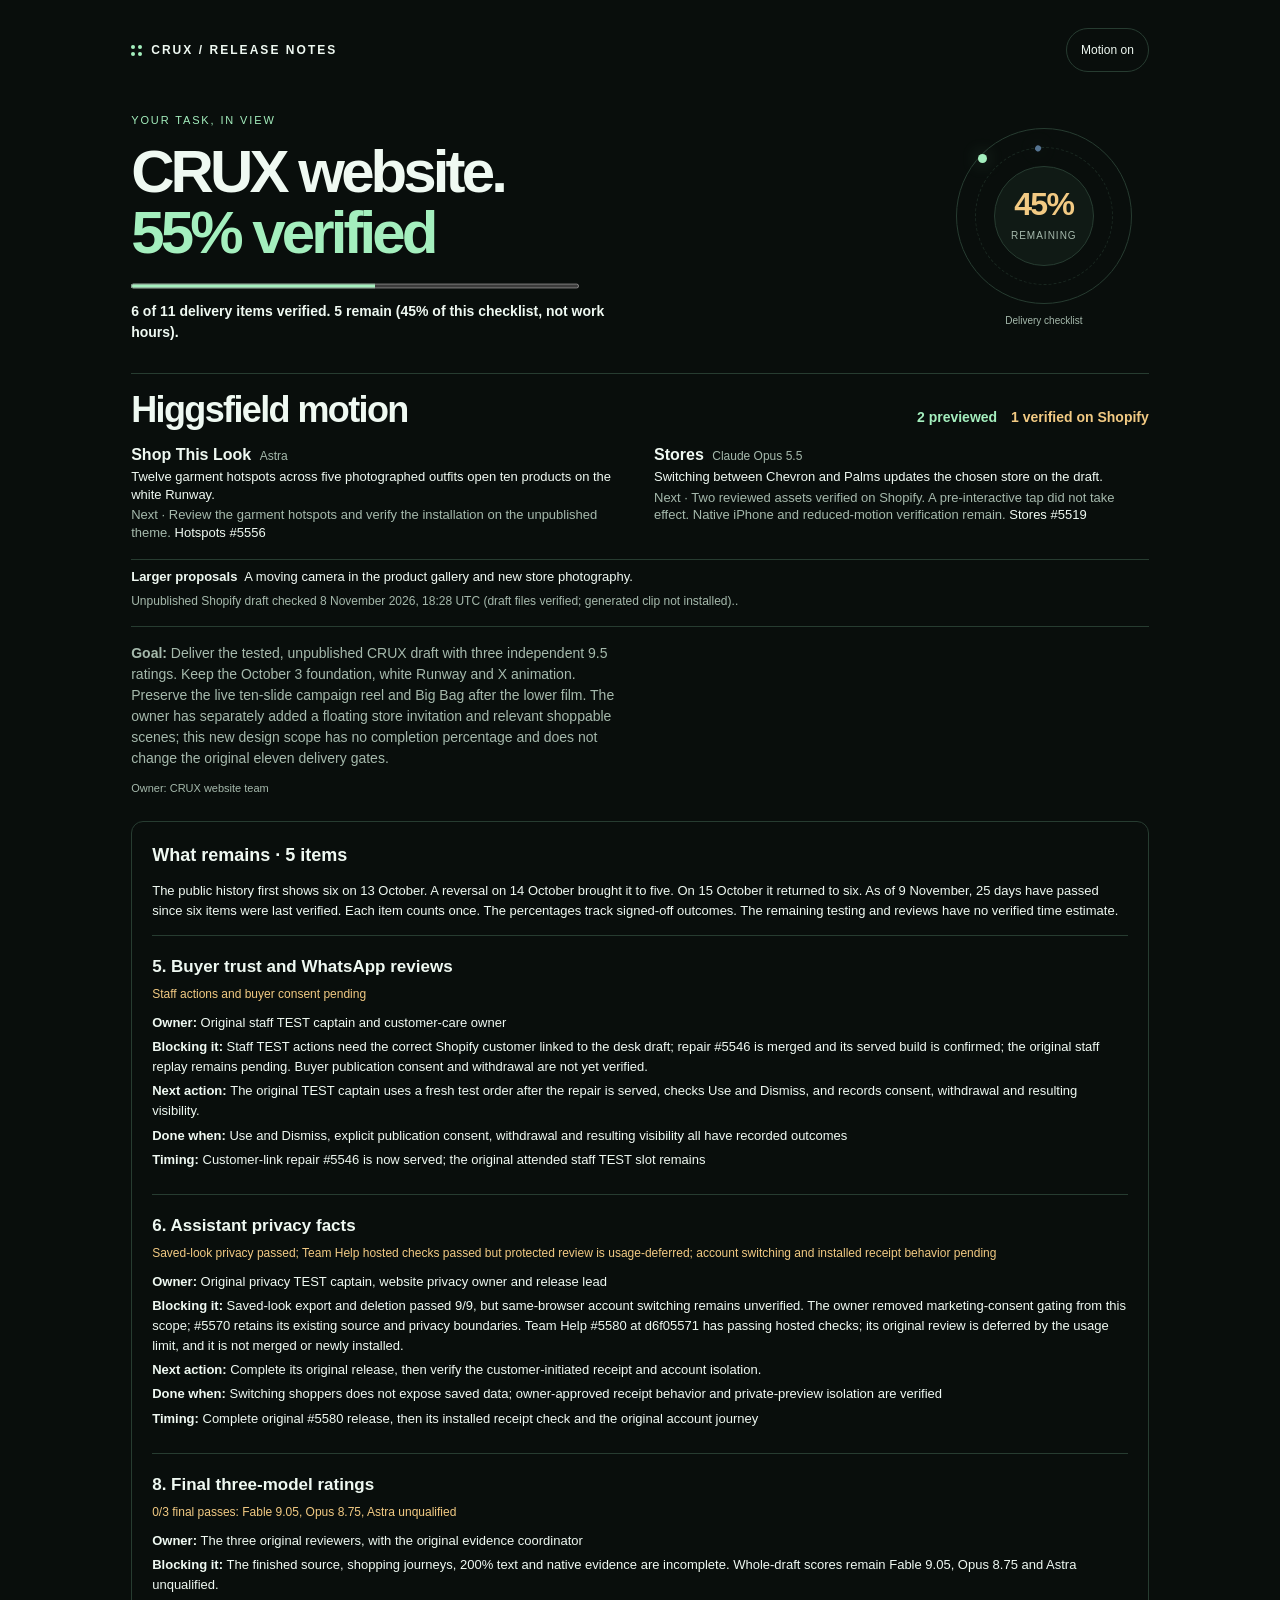
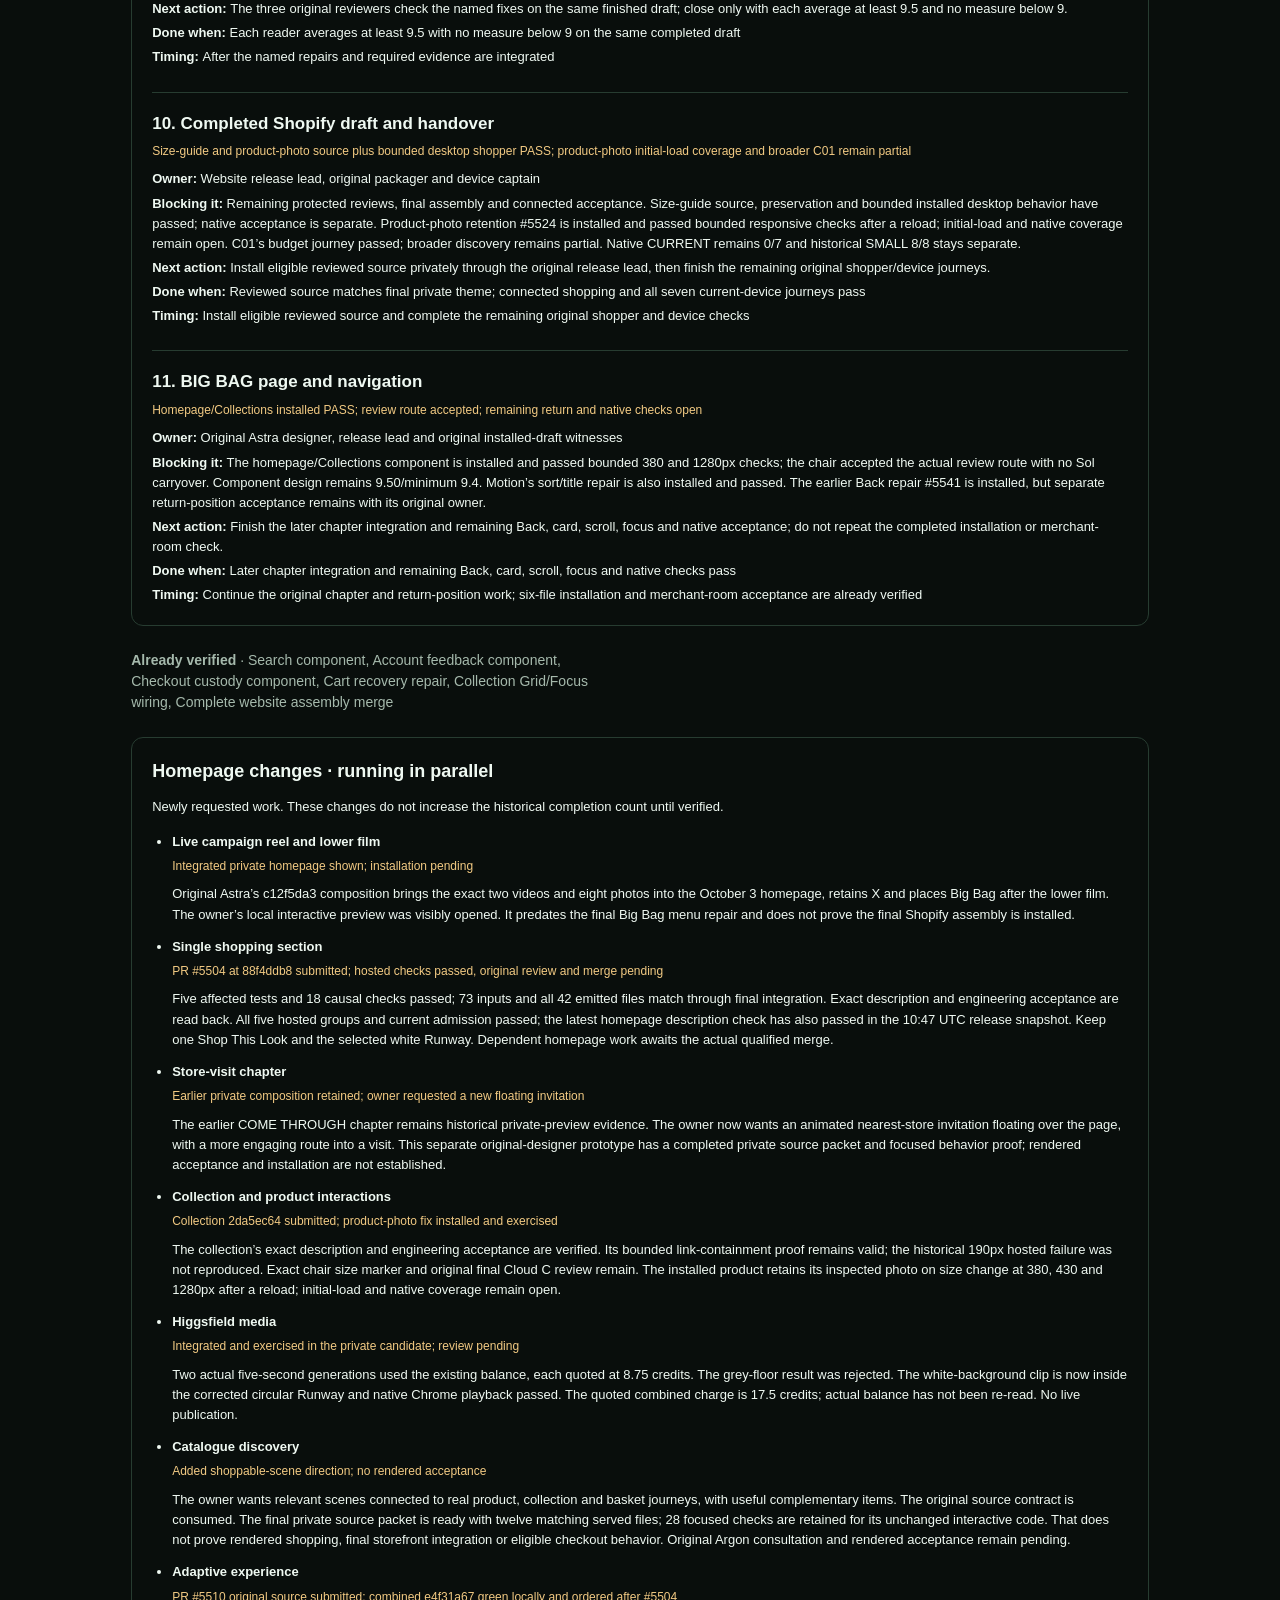
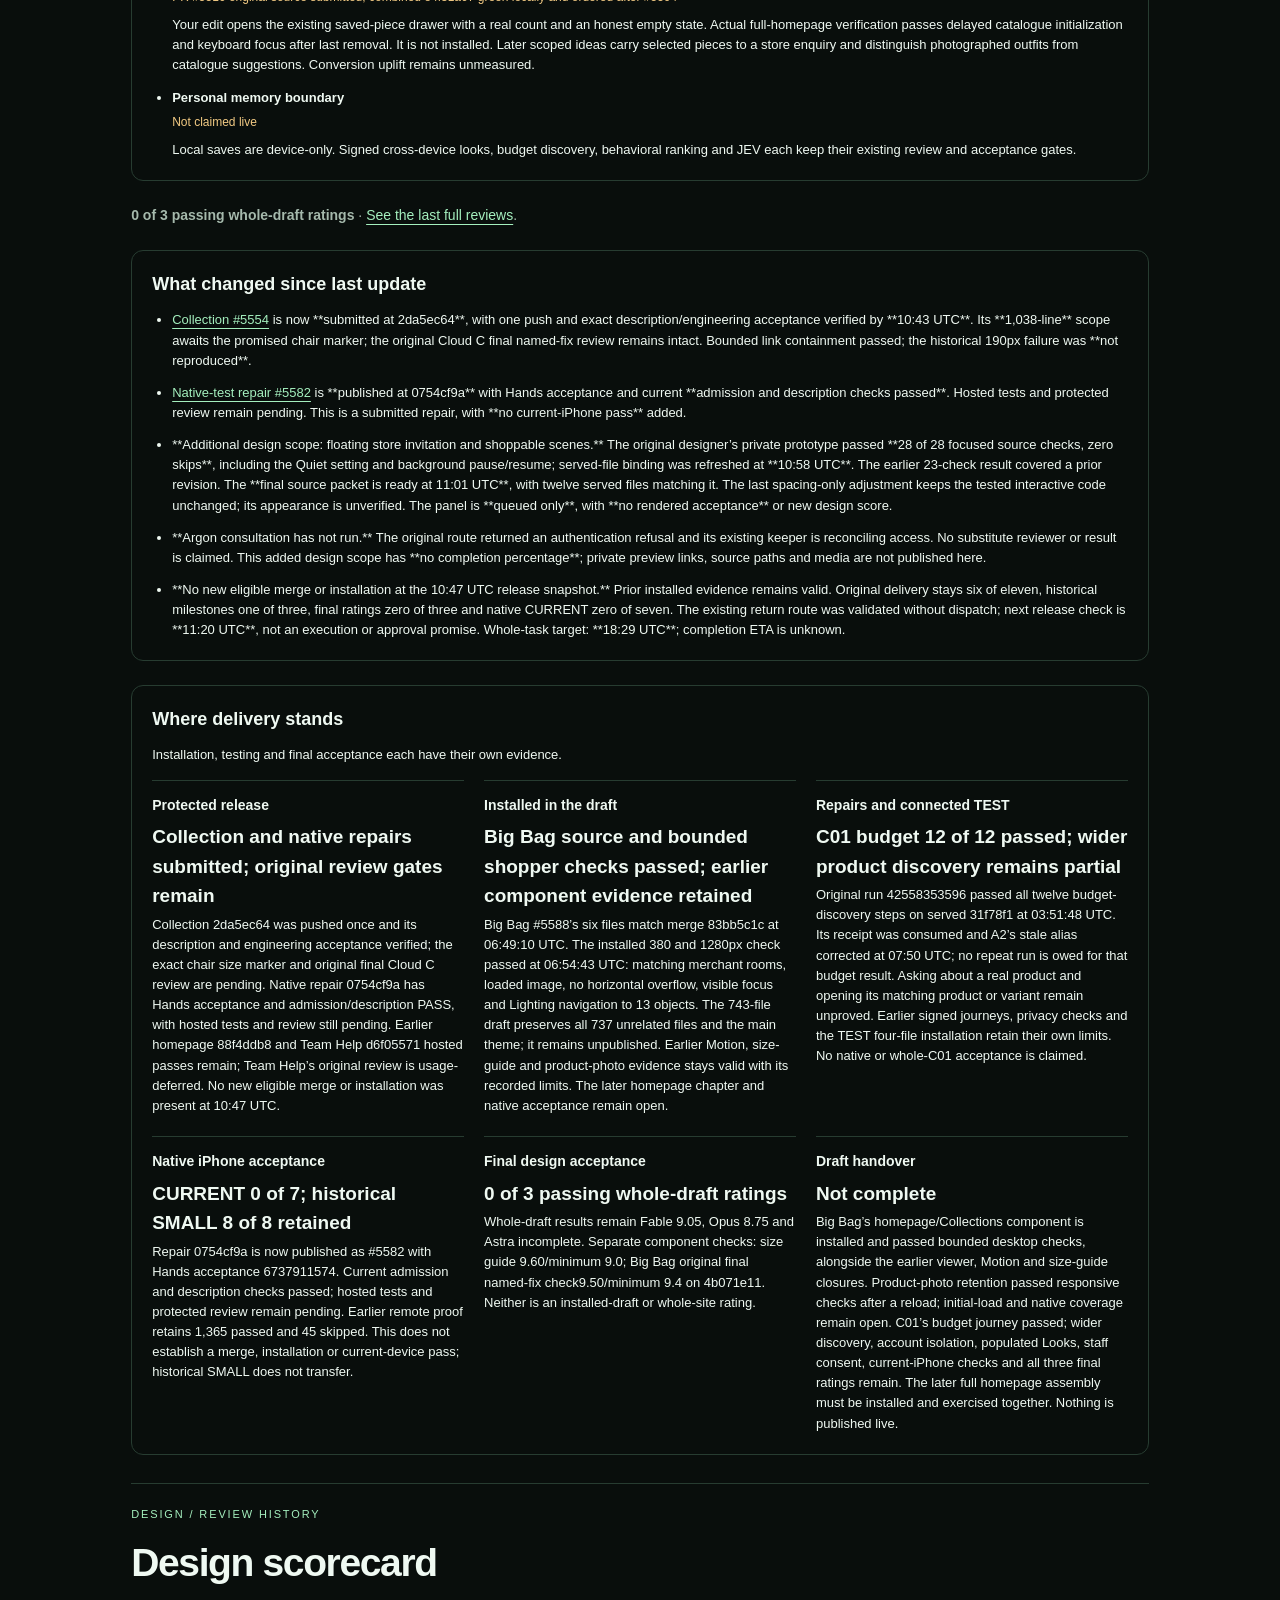
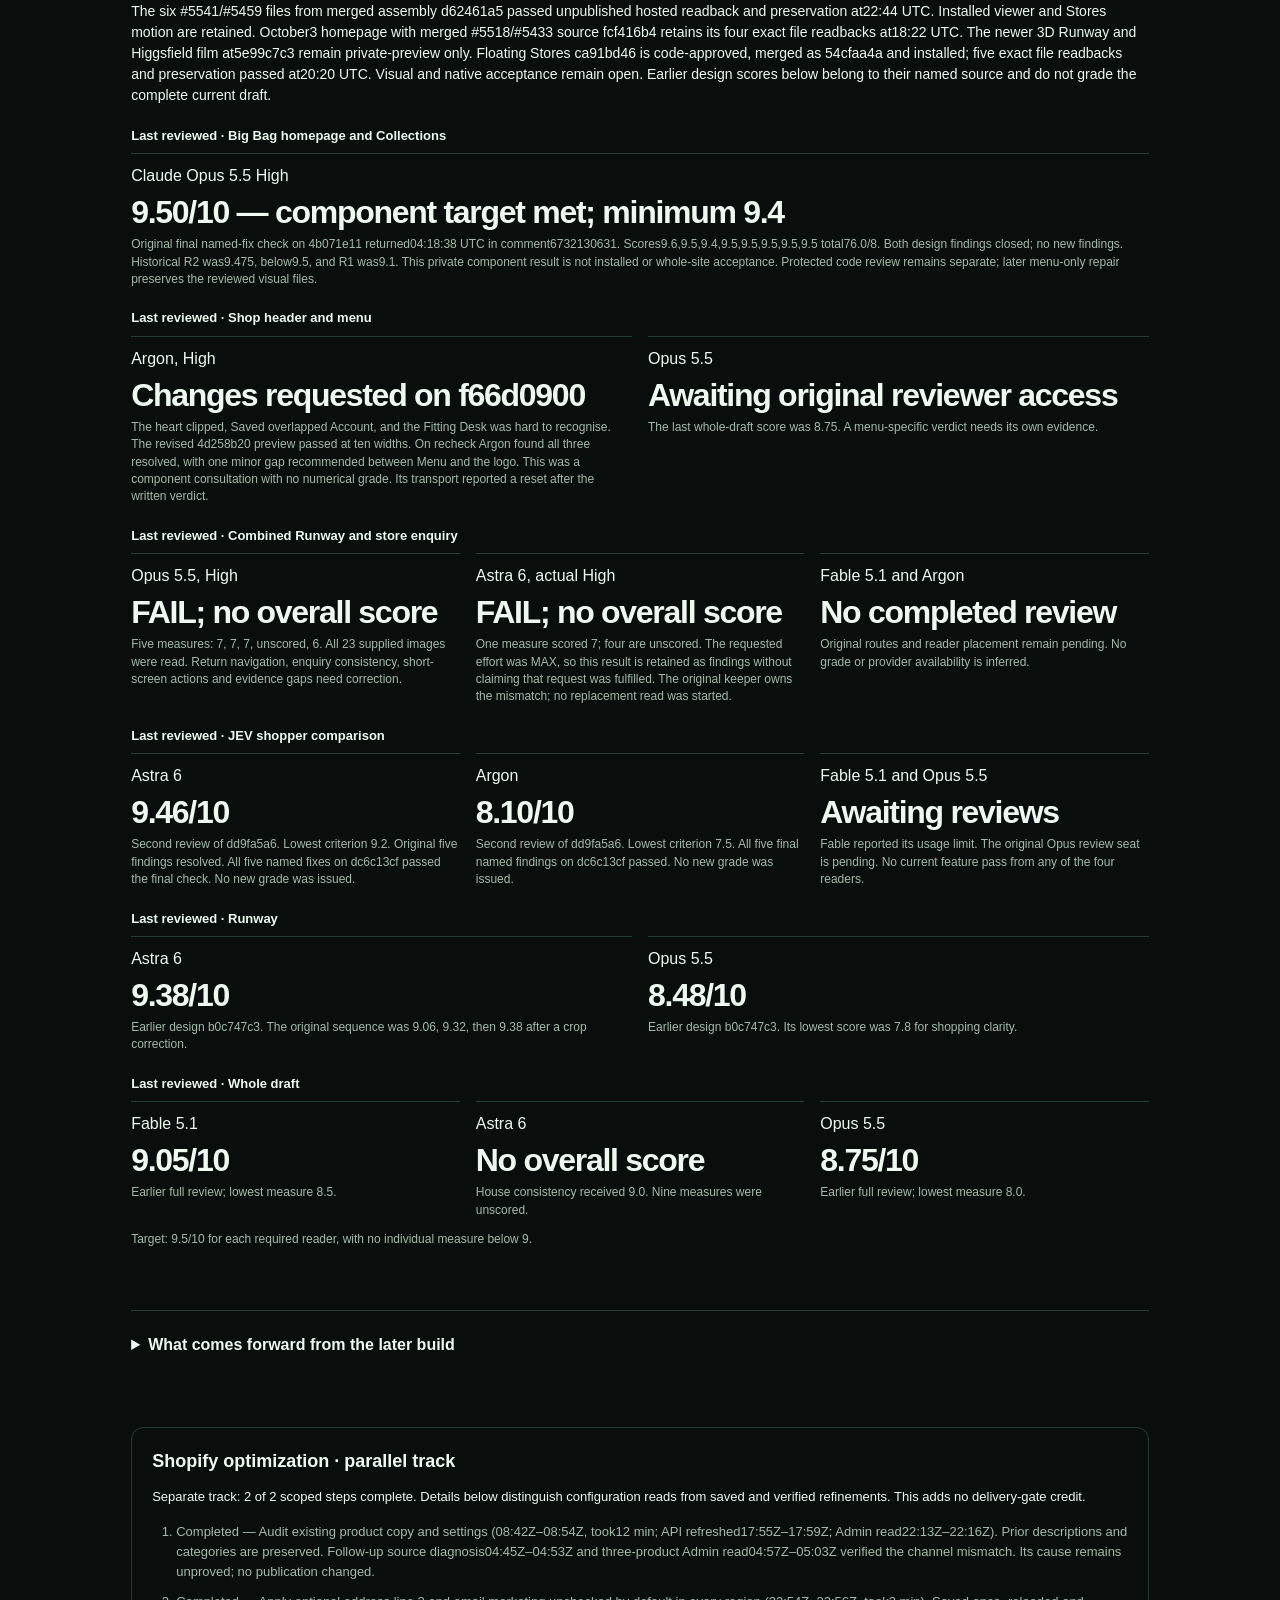
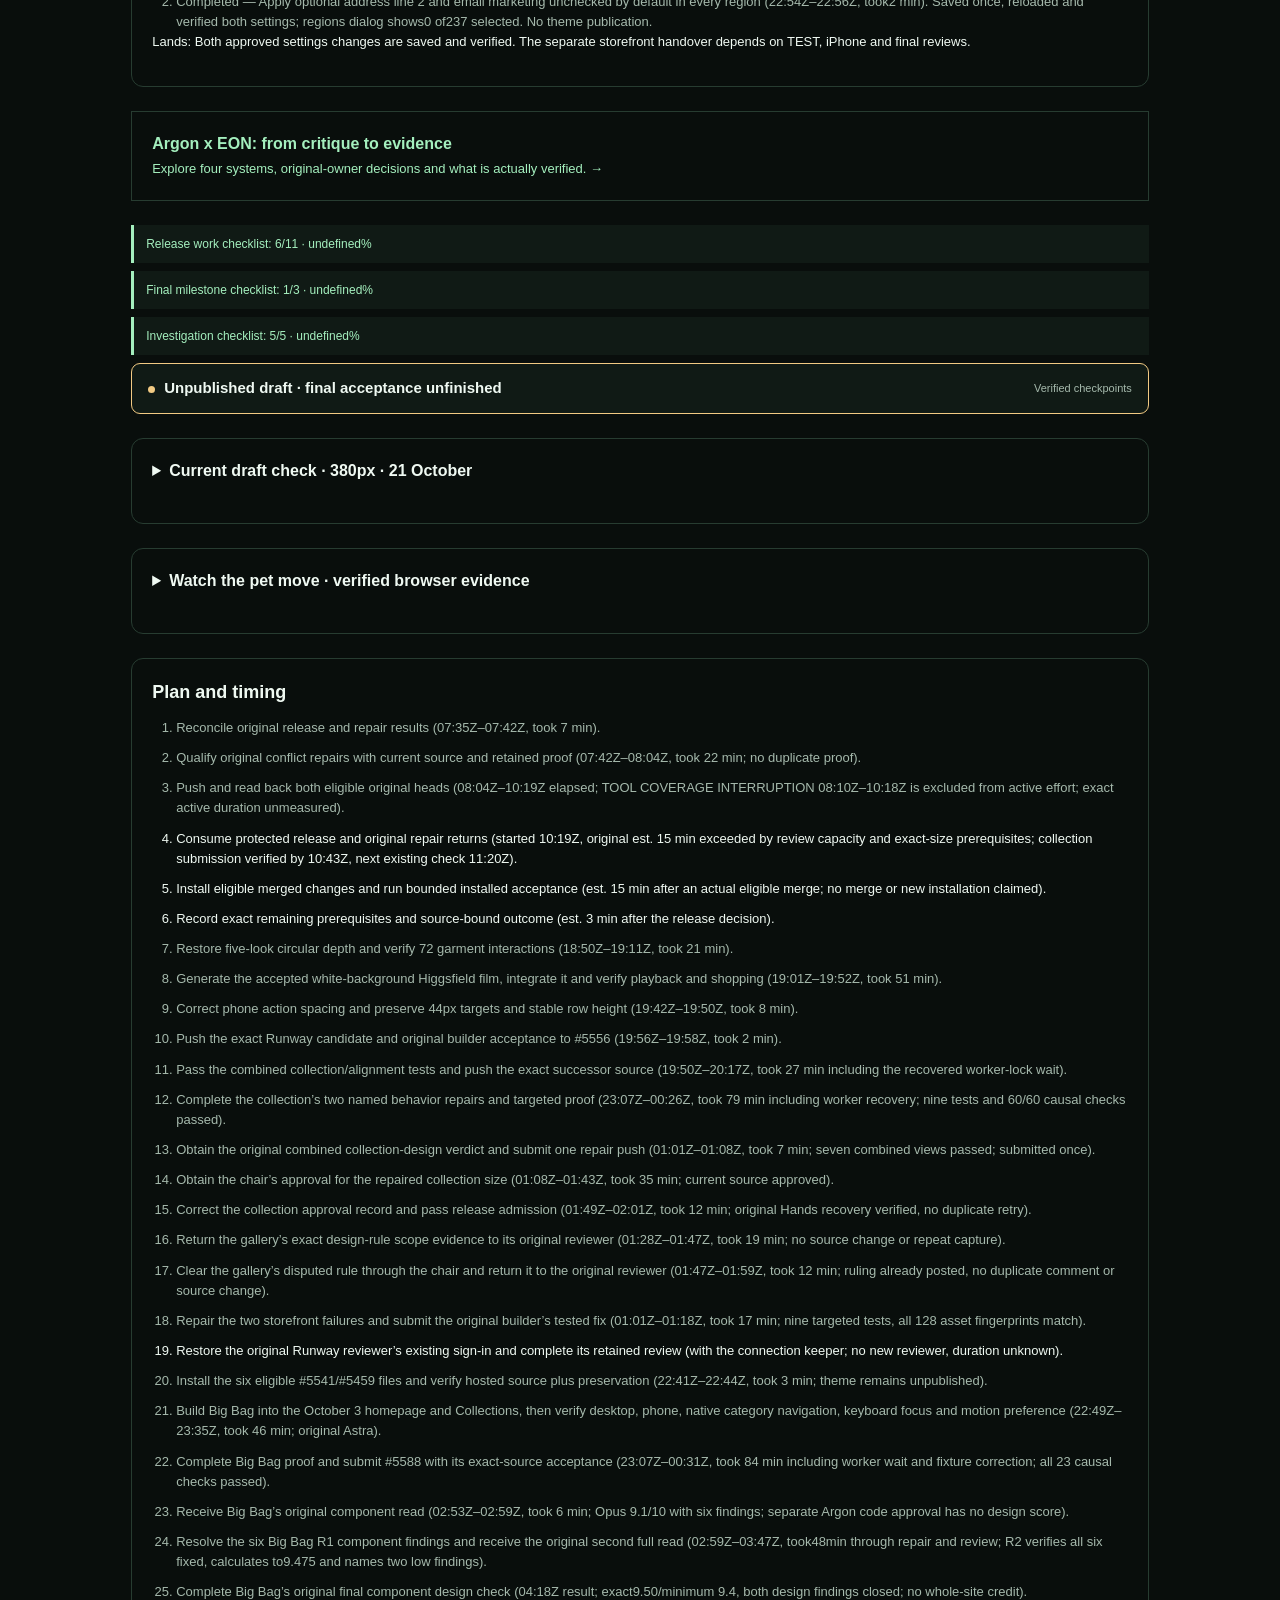
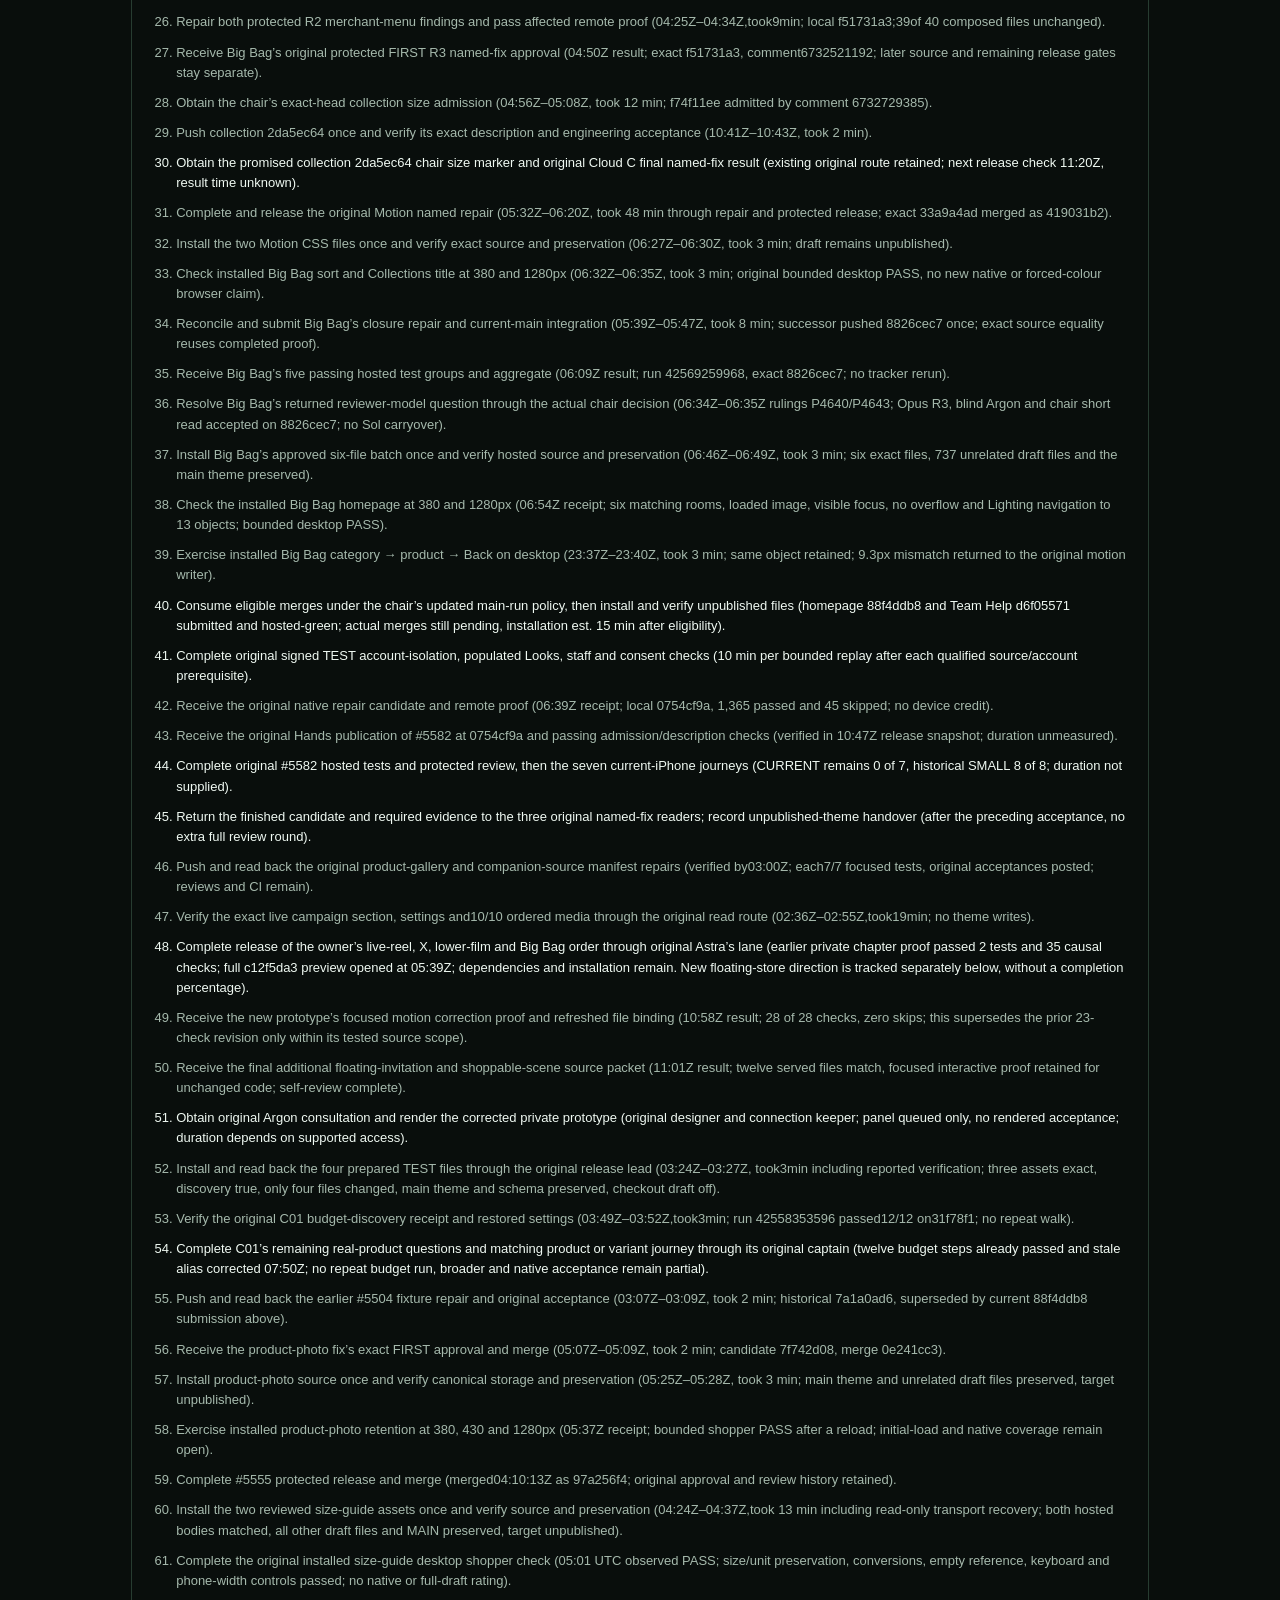
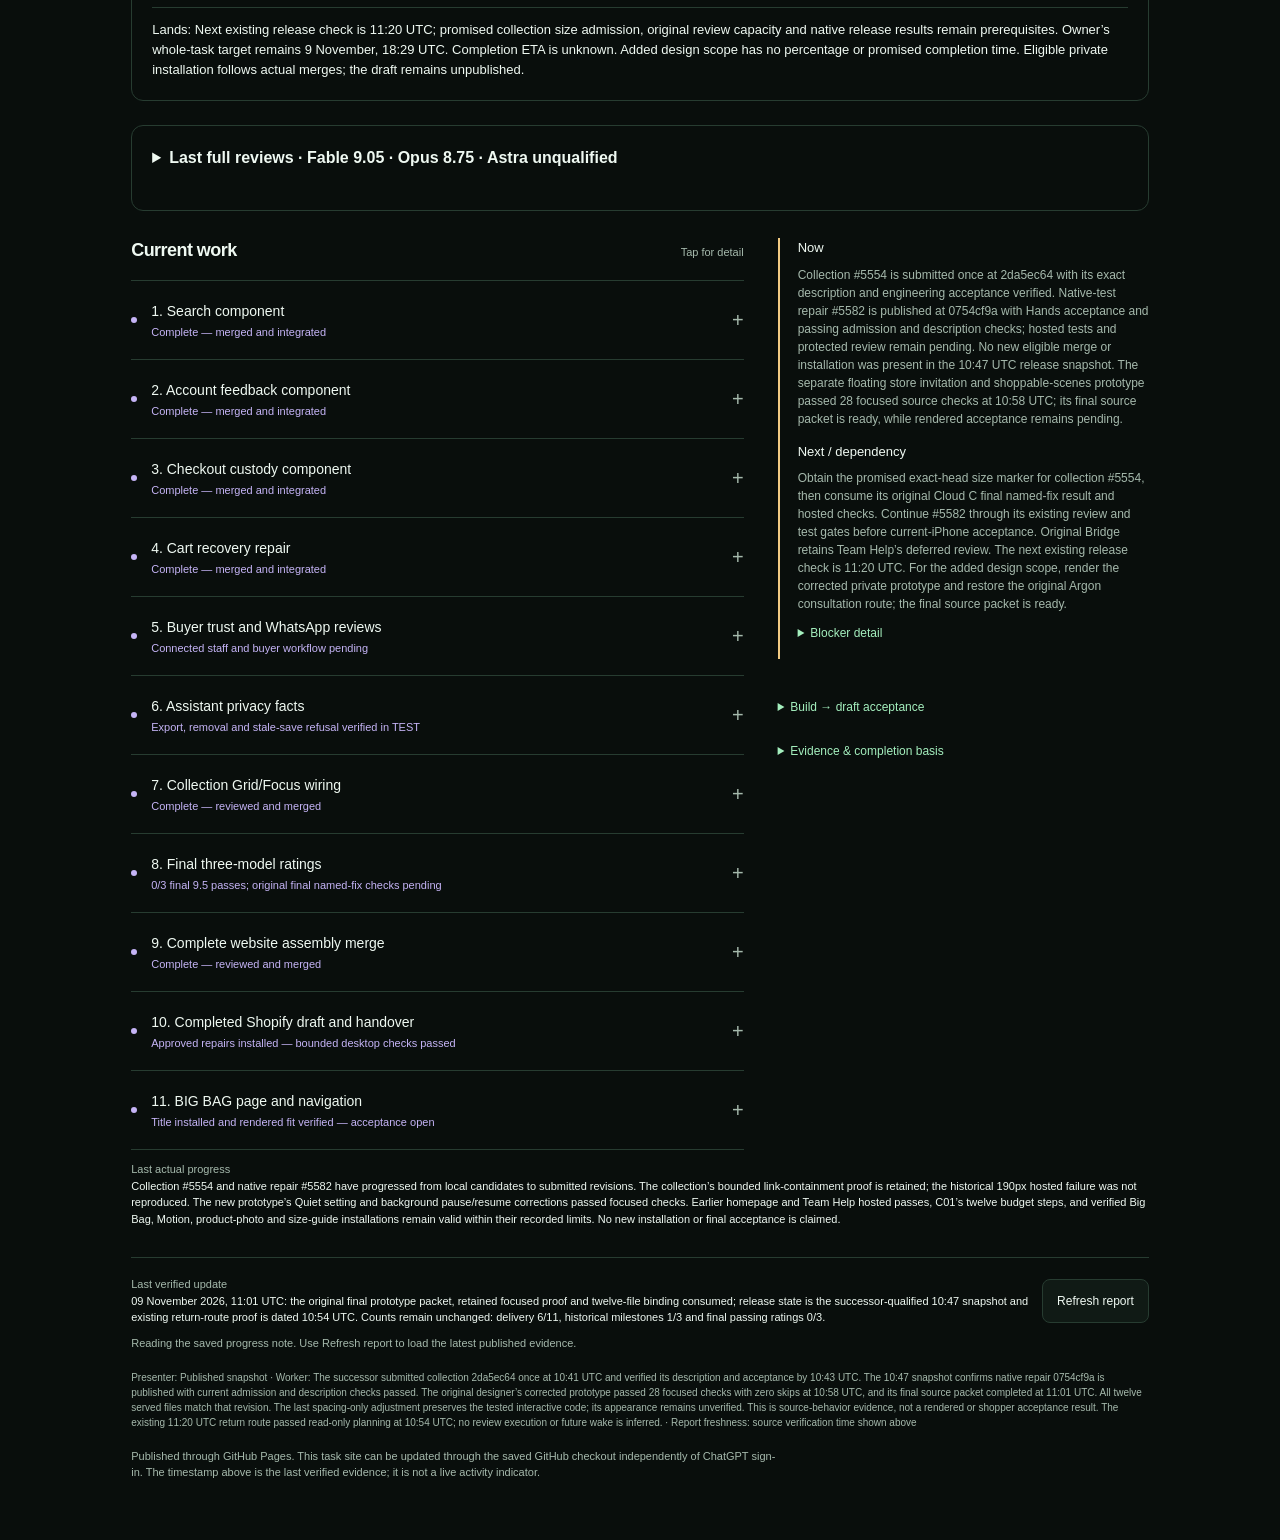
==== commit d5efeccf: "Update verified CRUX website progress" ====
--- a/index.html
+++ b/index.html
@@ -35,16 +35,16 @@
  <header class="top"><div class="brand"><span class="mark" aria-hidden="true"><i></i><i></i><i></i><i></i></span> CRUX / Release notes</div><button id="motion" type="button" aria-pressed="false">Motion off</button></header>
  <section class="hero" aria-labelledby="title"><div><p class="eyebrow">Your task, in view</p><h1 id="title">CRUX website.<br><span id="percent">55% verified</span></h1><progress id="delivery-meter" aria-label="Verified delivery items" value="6" max="11"></progress><p class="intro" id="fraction">6 of 11 delivery items verified. 5 remain (45% of this checklist, not work hours).</p></div><div><div class="signal" role="img" id="signal"><div class="orbit outer" aria-hidden="true"></div><div class="orbit inner" aria-hidden="true"></div><div class="signal-center"><b id="ring-percent">45%</b><small>Remaining</small></div></div><p class="signal-caption">Delivery checklist</p></div></section>
 <section id="higgsfield-motion" aria-labelledby="motion-title"><div class="motion-heading"><h2 id="motion-title">Higgsfield motion</h2><p class="motion-counts"><strong id="motion-previewed">2 previewed</strong><strong id="motion-verified">1 verified on Shopify</strong></p></div><ul id="motion-treatments"><li><h3>Shop This Look <small>Astra</small></h3><p>Twelve garment hotspots across five photographed outfits open ten products on the white Runway.</p><p class="motion-next">Next · Review the garment hotspots and verify the installation on the unpublished theme. <span class="motion-review">Hotspots #5556</span></p></li><li><h3>Stores <small>Claude Opus 5.5</small></h3><p>Switching between Chevron and Palms updates the chosen store on the draft.</p><p class="motion-next">Next · Two reviewed assets verified on Shopify. A pre-interactive tap did not take effect. Native iPhone and reduced-motion verification remain. <span class="motion-review">Stores #5519</span></p></li></ul><p class="motion-proposals"><b>Larger proposals</b> <span id="motion-proposals">A moving camera in the product gallery and new store photography.</span></p><small class="motion-checked">Unpublished Shopify draft checked <span id="motion-checked">8 November 2026, 18:28 UTC (draft files verified; generated clip not installed).</span>.</small></section>
- <p class="intro"><strong>Goal: </strong><span id="outcome"></span></p><p id="owner" class="timestamp"></p><section class="timed-plan current-update" aria-labelledby="open-gates-heading"><h2 id="open-gates-heading">What remains · 5 items</h2><p id="checklist-history">The public history first shows six on 13 October. A reversal on 14 October brought it to five. On 15 October it returned to six. As of 9 November, 25 days have passed since six items were last verified. Each item counts once. The percentages track signed-off outcomes. The remaining testing and reviews have no verified time estimate.</p><ul id="open-delivery-gates"><li><strong>5. Buyer trust and WhatsApp reviews</strong><span class="gate-state">Staff actions and buyer consent pending</span><p><b>Owner: </b>Original staff TEST captain and customer-care owner</p><p><b>Blocking it: </b>Staff TEST actions need the correct Shopify customer linked to the desk draft; repair #5546 is merged and its served build is confirmed; the original staff replay remains pending. Buyer publication consent and withdrawal are not yet verified.</p><p><b>Next action: </b>The original TEST captain uses a fresh test order after the repair is served, checks Use and Dismiss, and records consent, withdrawal and resulting visibility.</p><p><b>Done when: </b>Use and Dismiss, explicit publication consent, withdrawal and resulting visibility all have recorded outcomes</p><p><b>Timing: </b>Customer-link repair #5546 is now served; the original attended staff TEST slot remains</p></li><li><strong>6. Assistant privacy facts</strong><span class="gate-state">Saved-look privacy passed; Team Help hosted checks passed but protected review is usage-deferred; account switching and installed receipt behavior pending</span><p><b>Owner: </b>Original privacy TEST captain, website privacy owner and release lead</p><p><b>Blocking it: </b>Saved-look export and deletion passed 9/9, but same-browser account switching remains unverified. The owner removed marketing-consent gating from this scope; #5570 retains its existing source and privacy boundaries. Team Help #5580 at d6f05571 has passing hosted checks; its original review is deferred by the usage limit, and it is not merged or newly installed.</p><p><b>Next action: </b>Complete its original release, then verify the customer-initiated receipt and account isolation.</p><p><b>Done when: </b>Switching shoppers does not expose saved data; owner-approved receipt behavior and private-preview isolation are verified</p><p><b>Timing: </b>Complete original #5580 release, then its installed receipt check and the original account journey</p></li><li><strong>8. Final three-model ratings</strong><span class="gate-state">0/3 final passes: Fable 9.05, Opus 8.75, Astra unqualified</span><p><b>Owner: </b>The three original reviewers, with the original evidence coordinator</p><p><b>Blocking it: </b>The finished source, shopping journeys, 200% text and native evidence are incomplete. Whole-draft scores remain Fable 9.05, Opus 8.75 and Astra unqualified.</p><p><b>Next action: </b>The three original reviewers check the named fixes on the same finished draft; close only with each average at least 9.5 and no measure below 9.</p><p><b>Done when: </b>Each reader averages at least 9.5 with no measure below 9 on the same completed draft</p><p><b>Timing: </b>After the named repairs and required evidence are integrated</p></li><li><strong>10. Completed Shopify draft and handover</strong><span class="gate-state">Size-guide and product-photo source plus bounded desktop shopper PASS; product-photo initial-load coverage and broader C01 remain partial</span><p><b>Owner: </b>Website release lead, original packager and device captain</p><p><b>Blocking it: </b>Remaining protected reviews, final assembly and connected acceptance. Size-guide source, preservation and bounded installed desktop behavior have passed; native acceptance is separate. Product-photo retention #5524 is installed and passed bounded responsive checks after a reload; initial-load and native coverage remain open. C01’s budget journey passed; broader discovery remains partial. Native CURRENT remains 0/7 and historical SMALL 8/8 stays separate.</p><p><b>Next action: </b>Install eligible reviewed source privately through the original release lead, then finish the remaining original shopper/device journeys.</p><p><b>Done when: </b>Reviewed source matches final private theme; connected shopping and all seven current-device journeys pass</p><p><b>Timing: </b>Install eligible reviewed source and complete the remaining original shopper and device checks</p></li><li><strong>11. BIG BAG page and navigation</strong><span class="gate-state">Homepage/Collections installed PASS; review route accepted; remaining return and native checks open</span><p><b>Owner: </b>Original Astra designer, release lead and original installed-draft witnesses</p><p><b>Blocking it: </b>The homepage/Collections component is installed and passed bounded 380 and 1280px checks; the chair accepted the actual review route with no Sol carryover. Component design remains 9.50/minimum 9.4. Motion’s sort/title repair is also installed and passed. The earlier Back repair #5541 is installed, but separate return-position acceptance remains with its original owner.</p><p><b>Next action: </b>Finish the later chapter integration and remaining Back, card, scroll, focus and native acceptance; do not repeat the completed installation or merchant-room check.</p><p><b>Done when: </b>Later chapter integration and remaining Back, card, scroll, focus and native checks pass</p><p><b>Timing: </b>Continue the original chapter and return-position work; six-file installation and merchant-room acceptance are already verified</p></li></ul></section><p class="intro"><strong>Already verified</strong> · <span id="completed-delivery">Search component, Account feedback component, Checkout custody component, Cart recovery repair, Collection Grid/Focus wiring, Complete website assembly merge</span></p><section class="timed-plan current-update" aria-labelledby="homepage-direction-heading"><h2 id="homepage-direction-heading">Homepage changes · running in parallel</h2><p>Newly requested work. These changes do not increase the historical completion count until verified.</p><ul id="homepage-direction"><li><strong>Live campaign reel and lower film</strong><span class="gate-state">Integrated private homepage shown; installation pending</span><p>Original Astra’s c12f5da3 composition brings the exact two videos and eight photos into the October 3 homepage, retains X and places Big Bag after the lower film. The owner’s local interactive preview was visibly opened. It predates the final Big Bag menu repair and does not prove the final Shopify assembly is installed.</p></li><li><strong>Single shopping section</strong><span class="gate-state">PR #5504 at 88f4ddb8 submitted; hosted checks passed, original review and merge pending</span><p>Five affected tests and 18 causal checks passed; 73 inputs and all 42 emitted files match through final integration. Exact description and engineering acceptance are read back. All five hosted groups and current admission passed; the latest description check was running at 10:21 UTC. Keep one Shop This Look and the selected white Runway. Dependent homepage work awaits the actual qualified merge.</p></li><li><strong>Store-visit chapter</strong><span class="gate-state">Included in the private whole-home preview</span><p>COME THROUGH presents the three-store visit chapter with maintained addresses, hours and directions. The owner can inspect it in the existing local composition; release and installed acceptance remain, with no new component rating.</p></li><li><strong>Collection and product interactions</strong><span class="gate-state">Collection 2da5ec64 local and unpushed; product-photo fix installed and exercised</span><p>The collection’s bounded link-containment repair passed focused proof; the historical 190px hosted failure was not reproduced. Exact-size and original final Cloud C disposition remain. The installed product retains its inspected photo on size change at 380, 430 and 1280px after a reload; initial-load and native coverage remain open.</p></li><li><strong>Higgsfield media</strong><span class="gate-state">Integrated and exercised in the private candidate; review pending</span><p>Two actual five-second generations used the existing balance, each quoted at 8.75 credits. The grey-floor result was rejected. The white-background clip is now inside the corrected circular Runway and native Chrome playback passed. The quoted combined charge is 17.5 credits; actual balance has not been re-read. No live publication.</p></li><li><strong>Catalogue discovery</strong><span class="gate-state">Reuse plan prepared</span><p>Combine campaign photography, complete looks and real collection links with product browsing. Bestsellers require an actual maintained collection or sales evidence.</p></li><li><strong>Adaptive experience</strong><span class="gate-state">PR #5510 original source submitted; combined e4f31a67 green locally and ordered after #5504</span><p>Your edit opens the existing saved-piece drawer with a real count and an honest empty state. Actual full-homepage verification passes delayed catalogue initialization and keyboard focus after last removal. It is not installed. Later scoped ideas carry selected pieces to a store enquiry and distinguish photographed outfits from catalogue suggestions. Conversion uplift remains unmeasured.</p></li><li><strong>Personal memory boundary</strong><span class="gate-state">Not claimed live</span><p>Local saves are device-only. Signed cross-device looks, budget discovery, behavioral ranking and JEV each keep their existing review and acceptance gates.</p></li></ul></section><p class="intro"><strong id="final-rating-count">0 of 3 passing whole-draft ratings</strong> · <a href="#rating-history">See the last full reviews</a>.</p><section class="timed-plan current-update" aria-labelledby="recent-changes-heading"><h2 id="recent-changes-heading">What changed since last update</h2><ul id="recent-changes"><li><a href="https://github.com/EON-CRUX/3.09/pull/5580#issuecomment-6735231751">Team Help #5580</a> is submitted once on exact **d6f05571**. Its description and engineering acceptance were verified by **08:07 UTC**. The original source and proof were preserved through main integration; it is **not merged or newly installed**. Its <a href="https://github.com/EON-CRUX/3.09/actions/runs/42595891054/job/129088300778">original protected review</a> deferred at **09:47:30 UTC** on a **model usage limit**, with no approval; original Bridge is reconciling the same review.</li><li><a href="https://github.com/EON-CRUX/3.09/pull/5504#issuecomment-6737579539">Single Shop This Look #5504</a> is submitted once on exact **88f4ddb8**. The pending description and acceptance completed at **10:18:59 UTC** and were read back. The **08:10–10:18 UTC tool-coverage interruption** is separate from active work; the push was not repeated.</li><li>**Both heads passed all five hosted test groups**, test-gate, guards, pins and current admission. The latest homepage description check was **running at the 10:21 UTC observation**. Original protected reviews and actual merges remain; the scheduler check establishes routing only. Green tests do not establish installation or final acceptance.</li><li><a href="https://github.com/EON-CRUX/3.09/pull/5554">Collection #5554</a> remains **local and unpushed at 2da5ec64**. Its **1,038-line** size and original final Cloud C request went to Bridge at 08:08 UTC; one same-owner recovery followed at 10:20 UTC after a usage failure. Bounded link containment passed; the historical 190px hosted failure was **not reproduced**.</li><li>**C01’s twelve budget steps remain passed**; its stale alias was corrected at 07:50 UTC. Broader real-product questions, native CURRENT zero of seven and final ratings zero of three remain pending. Prior verified Big Bag, Motion, product-photo and size-guide installations are retained. Next release decision: **about 10:50 UTC**; overall completion ETA remains unknown against the **18:29 UTC target**.</li></ul></section><section class="timed-plan current-update" aria-labelledby="delivery-stage-heading"><h2 id="delivery-stage-heading">Where delivery stands</h2><p>Installation, testing and final acceptance each have their own evidence.</p><ul id="delivery-stages"><li><h3>Protected release</h3><strong>Homepage and Team Help submitted; hosted checks passed, merges pending</strong><p>Exact 88f4ddb8 and d6f05571 each passed all five hosted groups, test-gate, guards, pins and current admission. Engineering acceptance and descriptions are verified. Team Help’s protected review returned a usage-limit deferral, not an approval. The latest homepage description check was still running at 10:21 UTC. Collection 2da5ec64 is unpushed, with exact-size and original final-review custody pending. Installation depends on actual eligible merges.</p></li><li><h3>Installed in the draft</h3><strong>Big Bag source and bounded shopper checks passed; earlier component evidence retained</strong><p>Big Bag #5588’s six files match merge 83bb5c1c at 06:49:10 UTC. The installed 380 and 1280px check passed at 06:54:43 UTC: matching merchant rooms, loaded image, no horizontal overflow, visible focus and Lighting navigation to 13 objects. The 743-file draft preserves all 737 unrelated files and the main theme; it remains unpublished. Earlier Motion, size-guide and product-photo evidence stays valid with its recorded limits. The later homepage chapter and native acceptance remain open.</p></li><li><h3>Repairs and connected TEST</h3><strong>C01 budget 12 of 12 passed; wider product discovery remains partial</strong><p>Original run 42558353596 passed all twelve budget-discovery steps on served 31f78f1 at 03:51:48 UTC. Its receipt was consumed and A2’s stale alias corrected at 07:50 UTC; no repeat run is owed for that budget result. Asking about a real product and opening its matching product or variant remain unproved. Earlier signed journeys, privacy checks and the TEST four-file installation retain their own limits. No native or whole-C01 acceptance is claimed.</p></li><li><h3>Native iPhone acceptance</h3><strong>CURRENT 0 of 7; historical SMALL 8 of 8 retained</strong><p>The original #5582 full R2 result returned and Hands acknowledged its handoff. Original repair candidate 0754cf9a has remote proof with 1,365 passed and 45 skipped; it remains a local commit pending Hands push and protected release. No merge, installation or current-device pass follows; historical SMALL does not transfer.</p></li><li><h3>Final design acceptance</h3><strong>0 of 3 passing whole-draft ratings</strong><p>Whole-draft results remain Fable 9.05, Opus 8.75 and Astra incomplete. Separate component checks: size guide 9.60/minimum 9.0; Big Bag original final named-fix check9.50/minimum 9.4 on 4b071e11. Neither is an installed-draft or whole-site rating.</p></li><li><h3>Draft handover</h3><strong>Not complete</strong><p>Big Bag’s homepage/Collections component is installed and passed bounded desktop checks, alongside the earlier viewer, Motion and size-guide closures. Product-photo retention passed responsive checks after a reload; initial-load and native coverage remain open. C01’s budget journey passed; wider discovery, account isolation, populated Looks, staff consent, current-iPhone checks and all three final ratings remain. The later full homepage assembly must be installed and exercised together. Nothing is published live.</p></li></ul></section><section class="scoreboard" id="design-scorecard" aria-labelledby="design-score-title"><p class="eyebrow">DESIGN / REVIEW HISTORY</p><h2 id="design-score-title">Design scorecard</h2><p class="current-score">The six #5541/#5459 files from merged assembly d62461a5 passed unpublished hosted readback and preservation at22:44 UTC. Installed viewer and Stores motion are retained. October3 homepage with merged #5518/#5433 source fcf416b4 retains its four exact file readbacks at18:22 UTC. The newer 3D Runway and Higgsfield film at5e99c7c3 remain private-preview only. Floating Stores ca91bd46 is code-approved, merged as 54cfaa4a and installed; five exact file readbacks and preservation passed at20:20 UTC. Visual and native acceptance remain open. Earlier design scores below belong to their named source and do not grade the complete current draft.</p><h3>Last reviewed · Big Bag homepage and Collections</h3><ul><li><span>Claude Opus 5.5 High</span><strong>9.50/10 — component target met; minimum 9.4</strong><small>Original final named-fix check on 4b071e11 returned04:18:38 UTC in comment6732130631. Scores9.6,9.5,9.4,9.5,9.5,9.5,9.5,9.5 total76.0/8. Both design findings closed; no new findings. Historical R2 was9.475, below9.5, and R1 was9.1. This private component result is not installed or whole-site acceptance. Protected code review remains separate; later menu-only repair preserves the reviewed visual files.</small></li></ul><h3>Last reviewed · Shop header and menu</h3><ul><li><span>Argon, High</span><strong>Changes requested on f66d0900</strong><small>The heart clipped, Saved overlapped Account, and the Fitting Desk was hard to recognise. The revised 4d258b20 preview passed at ten widths. On recheck Argon found all three resolved, with one minor gap recommended between Menu and the logo. This was a component consultation with no numerical grade. Its transport reported a reset after the written verdict.</small></li><li><span>Opus 5.5</span><strong>Awaiting original reviewer access</strong><small>The last whole-draft score was 8.75. A menu-specific verdict needs its own evidence.</small></li></ul><h3>Last reviewed · Combined Runway and store enquiry</h3><ul><li><span>Opus 5.5, High</span><strong>FAIL; no overall score</strong><small>Five measures: 7, 7, 7, unscored, 6. All 23 supplied images were read. Return navigation, enquiry consistency, short-screen actions and evidence gaps need correction.</small></li><li><span>Astra 6, actual High</span><strong>FAIL; no overall score</strong><small>One measure scored 7; four are unscored. The requested effort was MAX, so this result is retained as findings without claiming that request was fulfilled. The original keeper owns the mismatch; no replacement read was started.</small></li><li><span>Fable 5.1 and Argon</span><strong>No completed review</strong><small>Original routes and reader placement remain pending. No grade or provider availability is inferred.</small></li></ul><h3>Last reviewed · JEV shopper comparison</h3><ul><li><span>Astra 6</span><strong>9.46/10</strong><small>Second review of dd9fa5a6. Lowest criterion 9.2. Original five findings resolved. All five named fixes on dc6c13cf passed the final check. No new grade was issued.</small></li><li><span>Argon</span><strong>8.10/10</strong><small>Second review of dd9fa5a6. Lowest criterion 7.5. All five final named findings on dc6c13cf passed. No new grade was issued.</small></li><li><span>Fable 5.1 and Opus 5.5</span><strong>Awaiting reviews</strong><small>Fable reported its usage limit. The original Opus review seat is pending. No current feature pass from any of the four readers.</small></li></ul><h3>Last reviewed · Runway</h3><ul><li><span>Astra 6</span><strong>9.38/10</strong><small>Earlier design b0c747c3. The original sequence was 9.06, 9.32, then 9.38 after a crop correction.</small></li><li><span>Opus 5.5</span><strong>8.48/10</strong><small>Earlier design b0c747c3. Its lowest score was 7.8 for shopping clarity.</small></li></ul><h3>Last reviewed · Whole draft</h3><ul><li><span>Fable 5.1</span><strong>9.05/10</strong><small>Earlier full review; lowest measure 8.5.</small></li><li><span>Astra 6</span><strong>No overall score</strong><small>House consistency received 9.0. Nine measures were unscored.</small></li><li><span>Opus 5.5</span><strong>8.75/10</strong><small>Earlier full review; lowest measure 8.0.</small></li></ul><p class="target-score">Target: 9.5/10 for each required reader, with no individual measure below 9.</p></section><details class="recovery-list"><summary>What comes forward from the later build</summary><ol><li><strong>Inspect a piece</strong><small>Verified in the unified private build</small><p>Twelve garment entries across five looks. Tap the jersey, compare photos, choose a size or ask a store. The repaired candidate now verifies selected variant, shared-garment identity and return to the originating look. Independent acceptance remains open.</p></li><li><strong>Dress the look</strong><small>In the private preview</small><p>Each numbered piece in the Runway leads to its existing product. Next: verify the unpublished product page, size selection, bag and return to the same look on iPhone.</p></li><li><strong>Browse the collection</strong><small>Private source verified; installed replay pending</small><p>Categories, Grid and Focus and populated filters passed nine Chromium scenarios. The latest two-page replay verified 39 eligible primary links, one unavailable card and 22 colour choices after selecting M and In stock.</p></li><li><strong>Try it in a shop</strong><small>Verified on the private preview</small><p>Open Stores from four pages. The directory link focuses the locations. The repaired private candidate preserves the originating look, selected garment and variant through the store enquiry and return. Native and independent acceptance remain open.</p></li><li><strong>Explore Big Bag</strong><small>Installed component; bounded desktop shopper PASS; separate component design 9.50</small><p>Exact 8826cec7 merged as 83bb5c1c through the chair-accepted Opus R3, blind Argon and chair short read, with no Sol carryover. All six files are installed and source-matched; the 380 and 1280px checks passed with matching rooms, visible focus and Lighting navigation. The original 9.50 design result remains bound to 4b071e11 and its preserved visual files; whole-chapter, return-position, native and final whole-site acceptance remain separate.</p></li></ol></details><section class="timed-plan current-update" aria-labelledby="parallel-track-heading"><h2 id="parallel-track-heading">Shopify optimization · parallel track</h2><p>Separate track: 2 of 2 scoped steps complete. Details below distinguish configuration reads from saved and verified refinements. This adds no delivery-gate credit.</p><ol id="parallel-track-steps"><li data-complete="true">Completed — Audit existing product copy and settings (08:42Z–08:54Z, took12 min; API refreshed17:55Z–17:59Z; Admin read22:13Z–22:16Z). Prior descriptions and categories are preserved. Follow-up source diagnosis04:45Z–04:53Z and three-product Admin read04:57Z–05:03Z verified the channel mismatch. Its cause remains unproved; no publication changed.</li><li data-complete="true">Completed — Apply optional address line 2 and email marketing unchecked by default in every region (22:54Z–22:56Z, took2 min). Saved once, reloaded and verified both settings; regions dialog shows0 of237 selected. No theme publication.</li></ol><p id="parallel-track-landing">Lands: Both approved settings changes are saved and verified. The separate storefront handover depends on TEST, iPhone and final reviews.</p></section><a href="argon/" class="argon-exhibit-link" style="display:block;padding:20px;margin:24px 0;border:1px solid var(--line);text-decoration:none"><strong>Argon x EON: from critique to evidence</strong><br><span style="font-size:13px">Explore four systems, original-owner decisions and what is actually verified. &rarr;</span></a><div id="scoped-slot"></div><details id="supporting-work" hidden><summary>Supporting work</summary><div id="supporting-body"></div></details><div class="milestone"><strong id="milestone">Reading the original milestone…</strong><span>Verified checkpoints</span></div>
+ <p class="intro"><strong>Goal: </strong><span id="outcome"></span></p><p id="owner" class="timestamp"></p><section class="timed-plan current-update" aria-labelledby="open-gates-heading"><h2 id="open-gates-heading">What remains · 5 items</h2><p id="checklist-history">The public history first shows six on 13 October. A reversal on 14 October brought it to five. On 15 October it returned to six. As of 9 November, 25 days have passed since six items were last verified. Each item counts once. The percentages track signed-off outcomes. The remaining testing and reviews have no verified time estimate.</p><ul id="open-delivery-gates"><li><strong>5. Buyer trust and WhatsApp reviews</strong><span class="gate-state">Staff actions and buyer consent pending</span><p><b>Owner: </b>Original staff TEST captain and customer-care owner</p><p><b>Blocking it: </b>Staff TEST actions need the correct Shopify customer linked to the desk draft; repair #5546 is merged and its served build is confirmed; the original staff replay remains pending. Buyer publication consent and withdrawal are not yet verified.</p><p><b>Next action: </b>The original TEST captain uses a fresh test order after the repair is served, checks Use and Dismiss, and records consent, withdrawal and resulting visibility.</p><p><b>Done when: </b>Use and Dismiss, explicit publication consent, withdrawal and resulting visibility all have recorded outcomes</p><p><b>Timing: </b>Customer-link repair #5546 is now served; the original attended staff TEST slot remains</p></li><li><strong>6. Assistant privacy facts</strong><span class="gate-state">Saved-look privacy passed; Team Help hosted checks passed but protected review is usage-deferred; account switching and installed receipt behavior pending</span><p><b>Owner: </b>Original privacy TEST captain, website privacy owner and release lead</p><p><b>Blocking it: </b>Saved-look export and deletion passed 9/9, but same-browser account switching remains unverified. The owner removed marketing-consent gating from this scope; #5570 retains its existing source and privacy boundaries. Team Help #5580 at d6f05571 has passing hosted checks; its original review is deferred by the usage limit, and it is not merged or newly installed.</p><p><b>Next action: </b>Complete its original release, then verify the customer-initiated receipt and account isolation.</p><p><b>Done when: </b>Switching shoppers does not expose saved data; owner-approved receipt behavior and private-preview isolation are verified</p><p><b>Timing: </b>Complete original #5580 release, then its installed receipt check and the original account journey</p></li><li><strong>8. Final three-model ratings</strong><span class="gate-state">0/3 final passes: Fable 9.05, Opus 8.75, Astra unqualified</span><p><b>Owner: </b>The three original reviewers, with the original evidence coordinator</p><p><b>Blocking it: </b>The finished source, shopping journeys, 200% text and native evidence are incomplete. Whole-draft scores remain Fable 9.05, Opus 8.75 and Astra unqualified.</p><p><b>Next action: </b>The three original reviewers check the named fixes on the same finished draft; close only with each average at least 9.5 and no measure below 9.</p><p><b>Done when: </b>Each reader averages at least 9.5 with no measure below 9 on the same completed draft</p><p><b>Timing: </b>After the named repairs and required evidence are integrated</p></li><li><strong>10. Completed Shopify draft and handover</strong><span class="gate-state">Size-guide and product-photo source plus bounded desktop shopper PASS; product-photo initial-load coverage and broader C01 remain partial</span><p><b>Owner: </b>Website release lead, original packager and device captain</p><p><b>Blocking it: </b>Remaining protected reviews, final assembly and connected acceptance. Size-guide source, preservation and bounded installed desktop behavior have passed; native acceptance is separate. Product-photo retention #5524 is installed and passed bounded responsive checks after a reload; initial-load and native coverage remain open. C01’s budget journey passed; broader discovery remains partial. Native CURRENT remains 0/7 and historical SMALL 8/8 stays separate.</p><p><b>Next action: </b>Install eligible reviewed source privately through the original release lead, then finish the remaining original shopper/device journeys.</p><p><b>Done when: </b>Reviewed source matches final private theme; connected shopping and all seven current-device journeys pass</p><p><b>Timing: </b>Install eligible reviewed source and complete the remaining original shopper and device checks</p></li><li><strong>11. BIG BAG page and navigation</strong><span class="gate-state">Homepage/Collections installed PASS; review route accepted; remaining return and native checks open</span><p><b>Owner: </b>Original Astra designer, release lead and original installed-draft witnesses</p><p><b>Blocking it: </b>The homepage/Collections component is installed and passed bounded 380 and 1280px checks; the chair accepted the actual review route with no Sol carryover. Component design remains 9.50/minimum 9.4. Motion’s sort/title repair is also installed and passed. The earlier Back repair #5541 is installed, but separate return-position acceptance remains with its original owner.</p><p><b>Next action: </b>Finish the later chapter integration and remaining Back, card, scroll, focus and native acceptance; do not repeat the completed installation or merchant-room check.</p><p><b>Done when: </b>Later chapter integration and remaining Back, card, scroll, focus and native checks pass</p><p><b>Timing: </b>Continue the original chapter and return-position work; six-file installation and merchant-room acceptance are already verified</p></li></ul></section><p class="intro"><strong>Already verified</strong> · <span id="completed-delivery">Search component, Account feedback component, Checkout custody component, Cart recovery repair, Collection Grid/Focus wiring, Complete website assembly merge</span></p><section class="timed-plan current-update" aria-labelledby="homepage-direction-heading"><h2 id="homepage-direction-heading">Homepage changes · running in parallel</h2><p>Newly requested work. These changes do not increase the historical completion count until verified.</p><ul id="homepage-direction"><li><strong>Live campaign reel and lower film</strong><span class="gate-state">Integrated private homepage shown; installation pending</span><p>Original Astra’s c12f5da3 composition brings the exact two videos and eight photos into the October 3 homepage, retains X and places Big Bag after the lower film. The owner’s local interactive preview was visibly opened. It predates the final Big Bag menu repair and does not prove the final Shopify assembly is installed.</p></li><li><strong>Single shopping section</strong><span class="gate-state">PR #5504 at 88f4ddb8 submitted; hosted checks passed, original review and merge pending</span><p>Five affected tests and 18 causal checks passed; 73 inputs and all 42 emitted files match through final integration. Exact description and engineering acceptance are read back. All five hosted groups and current admission passed; the latest homepage description check has also passed in the 10:47 UTC release snapshot. Keep one Shop This Look and the selected white Runway. Dependent homepage work awaits the actual qualified merge.</p></li><li><strong>Store-visit chapter</strong><span class="gate-state">Earlier private composition retained; owner requested a new floating invitation</span><p>The earlier COME THROUGH chapter remains historical private-preview evidence. The owner now wants an animated nearest-store invitation floating over the page, with a more engaging route into a visit. This separate original-designer prototype has a completed private source packet and focused behavior proof; rendered acceptance and installation are not established.</p></li><li><strong>Collection and product interactions</strong><span class="gate-state">Collection 2da5ec64 submitted; product-photo fix installed and exercised</span><p>The collection’s exact description and engineering acceptance are verified. Its bounded link-containment proof remains valid; the historical 190px hosted failure was not reproduced. Exact chair size marker and original final Cloud C review remain. The installed product retains its inspected photo on size change at 380, 430 and 1280px after a reload; initial-load and native coverage remain open.</p></li><li><strong>Higgsfield media</strong><span class="gate-state">Integrated and exercised in the private candidate; review pending</span><p>Two actual five-second generations used the existing balance, each quoted at 8.75 credits. The grey-floor result was rejected. The white-background clip is now inside the corrected circular Runway and native Chrome playback passed. The quoted combined charge is 17.5 credits; actual balance has not been re-read. No live publication.</p></li><li><strong>Catalogue discovery</strong><span class="gate-state">Added shoppable-scene direction; no rendered acceptance</span><p>The owner wants relevant scenes connected to real product, collection and basket journeys, with useful complementary items. The original source contract is consumed. The final private source packet is ready with twelve matching served files; 28 focused checks are retained for its unchanged interactive code. That does not prove rendered shopping, final storefront integration or eligible checkout behavior. Original Argon consultation and rendered acceptance remain pending.</p></li><li><strong>Adaptive experience</strong><span class="gate-state">PR #5510 original source submitted; combined e4f31a67 green locally and ordered after #5504</span><p>Your edit opens the existing saved-piece drawer with a real count and an honest empty state. Actual full-homepage verification passes delayed catalogue initialization and keyboard focus after last removal. It is not installed. Later scoped ideas carry selected pieces to a store enquiry and distinguish photographed outfits from catalogue suggestions. Conversion uplift remains unmeasured.</p></li><li><strong>Personal memory boundary</strong><span class="gate-state">Not claimed live</span><p>Local saves are device-only. Signed cross-device looks, budget discovery, behavioral ranking and JEV each keep their existing review and acceptance gates.</p></li></ul></section><p class="intro"><strong id="final-rating-count">0 of 3 passing whole-draft ratings</strong> · <a href="#rating-history">See the last full reviews</a>.</p><section class="timed-plan current-update" aria-labelledby="recent-changes-heading"><h2 id="recent-changes-heading">What changed since last update</h2><ul id="recent-changes"><li><a href="https://github.com/EON-CRUX/3.09/pull/5554#issuecomment-6737999147">Collection #5554</a> is now **submitted at 2da5ec64**, with one push and exact description/engineering acceptance verified by **10:43 UTC**. Its **1,038-line** scope awaits the promised chair marker; the original Cloud C final named-fix review remains intact. Bounded link containment passed; the historical 190px failure was **not reproduced**.</li><li><a href="https://github.com/EON-CRUX/3.09/pull/5582#issuecomment-6737911574">Native-test repair #5582</a> is **published at 0754cf9a** with Hands acceptance and current **admission and description checks passed**. Hosted tests and protected review remain pending. This is a submitted repair, with **no current-iPhone pass** added.</li><li>**Additional design scope: floating store invitation and shoppable scenes.** The original designer’s private prototype passed **28 of 28 focused source checks, zero skips**, including the Quiet setting and background pause/resume; served-file binding was refreshed at **10:58 UTC**. The earlier 23-check result covered a prior revision. The **final source packet is ready at 11:01 UTC**, with twelve served files matching it. The last spacing-only adjustment keeps the tested interactive code unchanged; its appearance is unverified. The panel is **queued only**, with **no rendered acceptance** or new design score.</li><li>**Argon consultation has not run.** The original route returned an authentication refusal and its existing keeper is reconciling access. No substitute reviewer or result is claimed. This added design scope has **no completion percentage**; private preview links, source paths and media are not published here.</li><li>**No new eligible merge or installation at the 10:47 UTC release snapshot.** Prior installed evidence remains valid. Original delivery stays six of eleven, historical milestones one of three, final ratings zero of three and native CURRENT zero of seven. The existing return route was validated without dispatch; next release check is **11:20 UTC**, not an execution or approval promise. Whole-task target: **18:29 UTC**; completion ETA is unknown.</li></ul></section><section class="timed-plan current-update" aria-labelledby="delivery-stage-heading"><h2 id="delivery-stage-heading">Where delivery stands</h2><p>Installation, testing and final acceptance each have their own evidence.</p><ul id="delivery-stages"><li><h3>Protected release</h3><strong>Collection and native repairs submitted; original review gates remain</strong><p>Collection 2da5ec64 was pushed once and its description and engineering acceptance verified; the exact chair size marker and original final Cloud C review are pending. Native repair 0754cf9a has Hands acceptance and admission/description PASS, with hosted tests and review still pending. Earlier homepage 88f4ddb8 and Team Help d6f05571 hosted passes remain; Team Help’s original review is usage-deferred. No new eligible merge or installation was present at 10:47 UTC.</p></li><li><h3>Installed in the draft</h3><strong>Big Bag source and bounded shopper checks passed; earlier component evidence retained</strong><p>Big Bag #5588’s six files match merge 83bb5c1c at 06:49:10 UTC. The installed 380 and 1280px check passed at 06:54:43 UTC: matching merchant rooms, loaded image, no horizontal overflow, visible focus and Lighting navigation to 13 objects. The 743-file draft preserves all 737 unrelated files and the main theme; it remains unpublished. Earlier Motion, size-guide and product-photo evidence stays valid with its recorded limits. The later homepage chapter and native acceptance remain open.</p></li><li><h3>Repairs and connected TEST</h3><strong>C01 budget 12 of 12 passed; wider product discovery remains partial</strong><p>Original run 42558353596 passed all twelve budget-discovery steps on served 31f78f1 at 03:51:48 UTC. Its receipt was consumed and A2’s stale alias corrected at 07:50 UTC; no repeat run is owed for that budget result. Asking about a real product and opening its matching product or variant remain unproved. Earlier signed journeys, privacy checks and the TEST four-file installation retain their own limits. No native or whole-C01 acceptance is claimed.</p></li><li><h3>Native iPhone acceptance</h3><strong>CURRENT 0 of 7; historical SMALL 8 of 8 retained</strong><p>Repair 0754cf9a is now published as #5582 with Hands acceptance 6737911574. Current admission and description checks passed; hosted tests and protected review remain pending. Earlier remote proof retains 1,365 passed and 45 skipped. This does not establish a merge, installation or current-device pass; historical SMALL does not transfer.</p></li><li><h3>Final design acceptance</h3><strong>0 of 3 passing whole-draft ratings</strong><p>Whole-draft results remain Fable 9.05, Opus 8.75 and Astra incomplete. Separate component checks: size guide 9.60/minimum 9.0; Big Bag original final named-fix check9.50/minimum 9.4 on 4b071e11. Neither is an installed-draft or whole-site rating.</p></li><li><h3>Draft handover</h3><strong>Not complete</strong><p>Big Bag’s homepage/Collections component is installed and passed bounded desktop checks, alongside the earlier viewer, Motion and size-guide closures. Product-photo retention passed responsive checks after a reload; initial-load and native coverage remain open. C01’s budget journey passed; wider discovery, account isolation, populated Looks, staff consent, current-iPhone checks and all three final ratings remain. The later full homepage assembly must be installed and exercised together. Nothing is published live.</p></li></ul></section><section class="scoreboard" id="design-scorecard" aria-labelledby="design-score-title"><p class="eyebrow">DESIGN / REVIEW HISTORY</p><h2 id="design-score-title">Design scorecard</h2><p class="current-score">The six #5541/#5459 files from merged assembly d62461a5 passed unpublished hosted readback and preservation at22:44 UTC. Installed viewer and Stores motion are retained. October3 homepage with merged #5518/#5433 source fcf416b4 retains its four exact file readbacks at18:22 UTC. The newer 3D Runway and Higgsfield film at5e99c7c3 remain private-preview only. Floating Stores ca91bd46 is code-approved, merged as 54cfaa4a and installed; five exact file readbacks and preservation passed at20:20 UTC. Visual and native acceptance remain open. Earlier design scores below belong to their named source and do not grade the complete current draft.</p><h3>Last reviewed · Big Bag homepage and Collections</h3><ul><li><span>Claude Opus 5.5 High</span><strong>9.50/10 — component target met; minimum 9.4</strong><small>Original final named-fix check on 4b071e11 returned04:18:38 UTC in comment6732130631. Scores9.6,9.5,9.4,9.5,9.5,9.5,9.5,9.5 total76.0/8. Both design findings closed; no new findings. Historical R2 was9.475, below9.5, and R1 was9.1. This private component result is not installed or whole-site acceptance. Protected code review remains separate; later menu-only repair preserves the reviewed visual files.</small></li></ul><h3>Last reviewed · Shop header and menu</h3><ul><li><span>Argon, High</span><strong>Changes requested on f66d0900</strong><small>The heart clipped, Saved overlapped Account, and the Fitting Desk was hard to recognise. The revised 4d258b20 preview passed at ten widths. On recheck Argon found all three resolved, with one minor gap recommended between Menu and the logo. This was a component consultation with no numerical grade. Its transport reported a reset after the written verdict.</small></li><li><span>Opus 5.5</span><strong>Awaiting original reviewer access</strong><small>The last whole-draft score was 8.75. A menu-specific verdict needs its own evidence.</small></li></ul><h3>Last reviewed · Combined Runway and store enquiry</h3><ul><li><span>Opus 5.5, High</span><strong>FAIL; no overall score</strong><small>Five measures: 7, 7, 7, unscored, 6. All 23 supplied images were read. Return navigation, enquiry consistency, short-screen actions and evidence gaps need correction.</small></li><li><span>Astra 6, actual High</span><strong>FAIL; no overall score</strong><small>One measure scored 7; four are unscored. The requested effort was MAX, so this result is retained as findings without claiming that request was fulfilled. The original keeper owns the mismatch; no replacement read was started.</small></li><li><span>Fable 5.1 and Argon</span><strong>No completed review</strong><small>Original routes and reader placement remain pending. No grade or provider availability is inferred.</small></li></ul><h3>Last reviewed · JEV shopper comparison</h3><ul><li><span>Astra 6</span><strong>9.46/10</strong><small>Second review of dd9fa5a6. Lowest criterion 9.2. Original five findings resolved. All five named fixes on dc6c13cf passed the final check. No new grade was issued.</small></li><li><span>Argon</span><strong>8.10/10</strong><small>Second review of dd9fa5a6. Lowest criterion 7.5. All five final named findings on dc6c13cf passed. No new grade was issued.</small></li><li><span>Fable 5.1 and Opus 5.5</span><strong>Awaiting reviews</strong><small>Fable reported its usage limit. The original Opus review seat is pending. No current feature pass from any of the four readers.</small></li></ul><h3>Last reviewed · Runway</h3><ul><li><span>Astra 6</span><strong>9.38/10</strong><small>Earlier design b0c747c3. The original sequence was 9.06, 9.32, then 9.38 after a crop correction.</small></li><li><span>Opus 5.5</span><strong>8.48/10</strong><small>Earlier design b0c747c3. Its lowest score was 7.8 for shopping clarity.</small></li></ul><h3>Last reviewed · Whole draft</h3><ul><li><span>Fable 5.1</span><strong>9.05/10</strong><small>Earlier full review; lowest measure 8.5.</small></li><li><span>Astra 6</span><strong>No overall score</strong><small>House consistency received 9.0. Nine measures were unscored.</small></li><li><span>Opus 5.5</span><strong>8.75/10</strong><small>Earlier full review; lowest measure 8.0.</small></li></ul><p class="target-score">Target: 9.5/10 for each required reader, with no individual measure below 9.</p></section><details class="recovery-list"><summary>What comes forward from the later build</summary><ol><li><strong>Inspect a piece</strong><small>Verified in the unified private build</small><p>Twelve garment entries across five looks. Tap the jersey, compare photos, choose a size or ask a store. The repaired candidate now verifies selected variant, shared-garment identity and return to the originating look. Independent acceptance remains open.</p></li><li><strong>Dress the look</strong><small>In the private preview</small><p>Each numbered piece in the Runway leads to its existing product. Next: verify the unpublished product page, size selection, bag and return to the same look on iPhone.</p></li><li><strong>Browse the collection</strong><small>Private source verified; installed replay pending</small><p>Categories, Grid and Focus and populated filters passed nine Chromium scenarios. The latest two-page replay verified 39 eligible primary links, one unavailable card and 22 colour choices after selecting M and In stock.</p></li><li><strong>Try it in a shop</strong><small>Verified on the private preview</small><p>Open Stores from four pages. The directory link focuses the locations. The repaired private candidate preserves the originating look, selected garment and variant through the store enquiry and return. Native and independent acceptance remain open.</p></li><li><strong>Explore Big Bag</strong><small>Installed component; bounded desktop shopper PASS; separate component design 9.50</small><p>Exact 8826cec7 merged as 83bb5c1c through the chair-accepted Opus R3, blind Argon and chair short read, with no Sol carryover. All six files are installed and source-matched; the 380 and 1280px checks passed with matching rooms, visible focus and Lighting navigation. The original 9.50 design result remains bound to 4b071e11 and its preserved visual files; whole-chapter, return-position, native and final whole-site acceptance remain separate.</p></li></ol></details><section class="timed-plan current-update" aria-labelledby="parallel-track-heading"><h2 id="parallel-track-heading">Shopify optimization · parallel track</h2><p>Separate track: 2 of 2 scoped steps complete. Details below distinguish configuration reads from saved and verified refinements. This adds no delivery-gate credit.</p><ol id="parallel-track-steps"><li data-complete="true">Completed — Audit existing product copy and settings (08:42Z–08:54Z, took12 min; API refreshed17:55Z–17:59Z; Admin read22:13Z–22:16Z). Prior descriptions and categories are preserved. Follow-up source diagnosis04:45Z–04:53Z and three-product Admin read04:57Z–05:03Z verified the channel mismatch. Its cause remains unproved; no publication changed.</li><li data-complete="true">Completed — Apply optional address line 2 and email marketing unchecked by default in every region (22:54Z–22:56Z, took2 min). Saved once, reloaded and verified both settings; regions dialog shows0 of237 selected. No theme publication.</li></ol><p id="parallel-track-landing">Lands: Both approved settings changes are saved and verified. The separate storefront handover depends on TEST, iPhone and final reviews.</p></section><a href="argon/" class="argon-exhibit-link" style="display:block;padding:20px;margin:24px 0;border:1px solid var(--line);text-decoration:none"><strong>Argon x EON: from critique to evidence</strong><br><span style="font-size:13px">Explore four systems, original-owner decisions and what is actually verified. &rarr;</span></a><div id="scoped-slot"></div><details id="supporting-work" hidden><summary>Supporting work</summary><div id="supporting-body"></div></details><div class="milestone"><strong id="milestone">Reading the original milestone…</strong><span>Verified checkpoints</span></div>
  <section id="capability-panel" class="capability-panel" aria-labelledby="capability-heading" hidden><div class="section-heading"><h2 id="capability-heading">Capability progress</h2><span id="capability-total"></span></div><p class="capability-note" id="capability-basis"></p><p class="capability-warning" id="capability-warning" hidden></p><div id="capability-counts" class="capability-counts"></div><details id="capability-details" open><summary id="capability-summary">Explore capability groups</summary><div class="cap-table-wrap" tabindex="0" role="region" aria-label="Capability delivery table; scroll for all groups"><table class="cap-table"><colgroup><col style="width:5%"><col style="width:20%"><col style="width:11%"><col style="width:11%"><col style="width:11%"><col style="width:11%"><col style="width:11%"><col style="width:20%"></colgroup><thead><tr><th scope="col">ID</th><th scope="col">Capability</th><th scope="col">Source</th><th scope="col">Tests</th><th scope="col">Review</th><th scope="col">Deployed</th><th scope="col">Accepted</th><th scope="col">Next</th></tr></thead><tbody id="capability-rows"></tbody></table></div><div id="capability-mobile" class="cap-mobile"></div></details></section>
- <details class="pet-evidence" id="current-draft-evidence"><summary>Current draft check · 380px · 21 October</summary><p>Unpublished draft, 21 October 2026, 05:44–05:54Z, desktop at 380 CSS px. Selecting available 12pro enabled Add to bag and Plan a store visit. No item was added and no store/customer message was sent. This image is scoped desktop evidence, not native, 200% text, timing or final acceptance.</p><div class="pet-media"><figure><a href="assets/draft-options-380-20261021.jpg"><img loading="lazy" width="380" height="844" src="assets/draft-options-380-20261021.jpg" alt="Options selected in the unpublished draft · 380px · 21 October 2026"></a><figcaption>Options selected in the unpublished draft · 380px · 21 October 2026</figcaption></figure></div></details><details class="pet-evidence"><summary>Watch the pet move · verified browser evidence</summary><p>Historical evidence from 20 October at 09:26:45Z on the installed unpublished draft: automatic movement and all four controls, head tilt, guide open/close and 20 seconds of reduced-motion stillness. Settled 380px/430px views fit at normal text size. These clips do not verify the later pet-only live installation. Touch dispatch was unsupported; no native, 200% text, performance or final-rating credit.</p><div class="pet-media"><figure><video controls playsinline preload="none" aria-label="Desktop automatic movement"><source src="assets/pet-desktop-auto.mp4" type="video/mp4"></video><figcaption><a href="assets/pet-desktop-auto.mp4">Desktop automatic movement</a></figcaption></figure><figure><video controls playsinline preload="none" aria-label="Phone-width motion controls"><source src="assets/pet-phone-controls.mp4" type="video/mp4"></video><figcaption><a href="assets/pet-phone-controls.mp4">Phone-width motion controls</a></figcaption></figure><figure><a href="assets/pet-phone-settled.png"><img loading="lazy" src="assets/pet-phone-settled.png" alt="Settled storefront at 430px"></a><figcaption>Settled storefront at 430px</figcaption></figure></div><p>Responsive browser evidence. Touch dispatch was unsupported. Native iPhone, 200% text, performance measurements and final ratings remain separate.</p></details><section class="timed-plan" aria-labelledby="timed-plan-heading"><h2 id="timed-plan-heading">Plan and timing</h2><ol id="timed-plan-steps"><li data-complete="true">Reconcile original release and repair results (07:35Z–07:42Z, took 7 min).</li><li data-complete="true">Qualify original conflict repairs with current source and retained proof (07:42Z–08:04Z, took 22 min; no duplicate proof).</li><li data-complete="true">Push and read back both eligible original heads (08:04Z–10:19Z elapsed; TOOL COVERAGE INTERRUPTION 08:10Z–10:18Z is excluded from active effort; exact active duration unmeasured).</li><li data-complete="false">Consume protected release and original repair returns (started 10:19Z, est. 15 min; next check 10:50Z after the actual usage-limit deferral, original review custody retained).</li><li data-complete="false">Install eligible merged changes and run bounded installed acceptance (est. 15 min after an actual eligible merge; no merge or new installation claimed).</li><li data-complete="false">Record exact remaining prerequisites and source-bound outcome (est. 3 min after the release decision).</li><li data-complete="true">Restore five-look circular depth and verify 72 garment interactions (18:50Z–19:11Z, took 21 min).</li><li data-complete="true">Generate the accepted white-background Higgsfield film, integrate it and verify playback and shopping (19:01Z–19:52Z, took 51 min).</li><li data-complete="true">Correct phone action spacing and preserve 44px targets and stable row height (19:42Z–19:50Z, took 8 min).</li><li data-complete="true">Push the exact Runway candidate and original builder acceptance to #5556 (19:56Z–19:58Z, took 2 min).</li><li data-complete="true">Pass the combined collection/alignment tests and push the exact successor source (19:50Z–20:17Z, took 27 min including the recovered worker-lock wait).</li><li data-complete="true">Complete the collection’s two named behavior repairs and targeted proof (23:07Z–00:26Z, took 79 min including worker recovery; nine tests and 60/60 causal checks passed).</li><li data-complete="true">Obtain the original combined collection-design verdict and submit one repair push (01:01Z–01:08Z, took 7 min; seven combined views passed; submitted once).</li><li data-complete="true">Obtain the chair’s approval for the repaired collection size (01:08Z–01:43Z, took 35 min; current source approved).</li><li data-complete="true">Correct the collection approval record and pass release admission (01:49Z–02:01Z, took 12 min; original Hands recovery verified, no duplicate retry).</li><li data-complete="true">Return the gallery’s exact design-rule scope evidence to its original reviewer (01:28Z–01:47Z, took 19 min; no source change or repeat capture).</li><li data-complete="true">Clear the gallery’s disputed rule through the chair and return it to the original reviewer (01:47Z–01:59Z, took 12 min; ruling already posted, no duplicate comment or source change).</li><li data-complete="true">Repair the two storefront failures and submit the original builder’s tested fix (01:01Z–01:18Z, took 17 min; nine targeted tests, all 128 asset fingerprints match).</li><li data-complete="false">Restore the original Runway reviewer’s existing sign-in and complete its retained review (with the connection keeper; no new reviewer, duration unknown).</li><li data-complete="true">Install the six eligible #5541/#5459 files and verify hosted source plus preservation (22:41Z–22:44Z, took 3 min; theme remains unpublished).</li><li data-complete="true">Build Big Bag into the October 3 homepage and Collections, then verify desktop, phone, native category navigation, keyboard focus and motion preference (22:49Z–23:35Z, took 46 min; original Astra).</li><li data-complete="true">Complete Big Bag proof and submit #5588 with its exact-source acceptance (23:07Z–00:31Z, took 84 min including worker wait and fixture correction; all 23 causal checks passed).</li><li data-complete="true">Receive Big Bag’s original component read (02:53Z–02:59Z, took 6 min; Opus 9.1/10 with six findings; separate Argon code approval has no design score).</li><li data-complete="true">Resolve the six Big Bag R1 component findings and receive the original second full read (02:59Z–03:47Z, took48min through repair and review; R2 verifies all six fixed, calculates to9.475 and names two low findings).</li><li data-complete="true">Complete Big Bag’s original final component design check (04:18Z result; exact9.50/minimum 9.4, both design findings closed; no whole-site credit).</li><li data-complete="true">Repair both protected R2 merchant-menu findings and pass affected remote proof (04:25Z–04:34Z,took9min; local f51731a3;39of 40 composed files unchanged).</li><li data-complete="true">Receive Big Bag’s original protected FIRST R3 named-fix approval (04:50Z result; exact f51731a3, comment6732521192; later source and remaining release gates stay separate).</li><li data-complete="true">Obtain the chair’s exact-head collection size admission (04:56Z–05:08Z, took 12 min; f74f11ee admitted by comment 6732729385).</li><li data-complete="false">Obtain collection 2da5ec64 exact-size disposition and the original Cloud C final named-fix result (request sent 08:08Z; one same-owner Bridge recovery at 10:20Z after usage failure; candidate remains unpushed, duration unknown).</li><li data-complete="true">Complete and release the original Motion named repair (05:32Z–06:20Z, took 48 min through repair and protected release; exact 33a9a4ad merged as 419031b2).</li><li data-complete="true">Install the two Motion CSS files once and verify exact source and preservation (06:27Z–06:30Z, took 3 min; draft remains unpublished).</li><li data-complete="true">Check installed Big Bag sort and Collections title at 380 and 1280px (06:32Z–06:35Z, took 3 min; original bounded desktop PASS, no new native or forced-colour browser claim).</li><li data-complete="true">Reconcile and submit Big Bag’s closure repair and current-main integration (05:39Z–05:47Z, took 8 min; successor pushed 8826cec7 once; exact source equality reuses completed proof).</li><li data-complete="true">Receive Big Bag’s five passing hosted test groups and aggregate (06:09Z result; run 42569259968, exact 8826cec7; no tracker rerun).</li><li data-complete="true">Resolve Big Bag’s returned reviewer-model question through the actual chair decision (06:34Z–06:35Z rulings P4640/P4643; Opus R3, blind Argon and chair short read accepted on 8826cec7; no Sol carryover).</li><li data-complete="true">Install Big Bag’s approved six-file batch once and verify hosted source and preservation (06:46Z–06:49Z, took 3 min; six exact files, 737 unrelated draft files and the main theme preserved).</li><li data-complete="true">Check the installed Big Bag homepage at 380 and 1280px (06:54Z receipt; six matching rooms, loaded image, visible focus, no overflow and Lighting navigation to 13 objects; bounded desktop PASS).</li><li data-complete="true">Exercise installed Big Bag category → product → Back on desktop (23:37Z–23:40Z, took 3 min; same object retained; 9.3px mismatch returned to the original motion writer).</li><li data-complete="false">Consume eligible merges under the chair’s updated main-run policy, then install and verify unpublished files (homepage 88f4ddb8 and Team Help d6f05571 submitted and hosted-green; actual merges still pending, installation est. 15 min after eligibility).</li><li data-complete="false">Complete original signed TEST account-isolation, populated Looks, staff and consent checks (10 min per bounded replay after each qualified source/account prerequisite).</li><li data-complete="true">Receive the original native repair candidate and remote proof (06:39Z receipt; local 0754cf9a, 1,365 passed and 45 skipped; no device credit).</li><li data-complete="false">Complete original Hands push and protected release of #5582, then the seven current-iPhone journeys (local candidate 0754cf9a; CURRENT remains 0 of 7, historical SMALL 8 of 8; duration not supplied).</li><li data-complete="false">Return the finished candidate and required evidence to the three original named-fix readers; record unpublished-theme handover (after the preceding acceptance, no extra full review round).</li><li data-complete="true">Push and read back the original product-gallery and companion-source manifest repairs (verified by03:00Z; each7/7 focused tests, original acceptances posted; reviews and CI remain).</li><li data-complete="true">Verify the exact live campaign section, settings and10/10 ordered media through the original read route (02:36Z–02:55Z,took19min; no theme writes).</li><li data-complete="false">Complete release of the owner’s live-reel, X, lower-film, Big Bag order and Come Through follow-up in original Astra’s lane (private chapter proof passed 2 tests and 35 causal checks; full c12f5da3 preview visibly opened at 05:39Z; final dependencies and installation remain, no new rating).</li><li data-complete="true">Install and read back the four prepared TEST files through the original release lead (03:24Z–03:27Z, took3min including reported verification; three assets exact, discovery true, only four files changed, main theme and schema preserved, checkout draft off).</li><li data-complete="true">Verify the original C01 budget-discovery receipt and restored settings (03:49Z–03:52Z,took3min; run 42558353596 passed12/12 on31f78f1; no repeat walk).</li><li data-complete="false">Complete C01’s remaining real-product questions and matching product or variant journey through its original captain (twelve budget steps already passed and stale alias corrected 07:50Z; no repeat budget run, broader and native acceptance remain partial).</li><li data-complete="true">Push and read back the earlier #5504 fixture repair and original acceptance (03:07Z–03:09Z, took 2 min; historical 7a1a0ad6, superseded by current 88f4ddb8 submission above).</li><li data-complete="true">Receive the product-photo fix’s exact FIRST approval and merge (05:07Z–05:09Z, took 2 min; candidate 7f742d08, merge 0e241cc3).</li><li data-complete="true">Install product-photo source once and verify canonical storage and preservation (05:25Z–05:28Z, took 3 min; main theme and unrelated draft files preserved, target unpublished).</li><li data-complete="true">Exercise installed product-photo retention at 380, 430 and 1280px (05:37Z receipt; bounded shopper PASS after a reload; initial-load and native coverage remain open).</li><li data-complete="true">Complete #5555 protected release and merge (merged04:10:13Z as 97a256f4; original approval and review history retained).</li><li data-complete="true">Install the two reviewed size-guide assets once and verify source and preservation (04:24Z–04:37Z,took 13 min including read-only transport recovery; both hosted bodies matched, all other draft files and MAIN preserved, target unpublished).</li><li data-complete="true">Complete the original installed size-guide desktop shopper check (05:01 UTC observed PASS; size/unit preservation, conversions, empty reference, keyboard and phone-width controls passed; no native or full-draft rating).</li></ol><p id="timed-plan-landing">Lands: About 10:50 UTC for the next release decision; the original Team Help usage-limit recovery, protected results, exact collection scope and native assignment may move it. Owner’s whole-task target remains 9 November, 18:29 UTC. Completion ETA is unknown. Eligible private installation follows actual merges; the draft remains unpublished.</p></section><details class="pet-evidence" id="rating-history"><summary>Last full reviews · Fable 9.05 · Opus 8.75 · Astra unqualified</summary><p>Astra’s whole average is unknown. These are existing full-review results, not new scores. Only the original final named-fix checks remain.</p><section class="ratings" aria-label="Required final website ratings" id="ratings"></section></details><div class="workspace" style="margin-top:26px"><aside class="aside"><section class="note amber"><h3>Now</h3><p id="current-action"></p><h3 style="margin-top:14px">Next / dependency</h3><p id="next-action"></p><details class="evidence"><summary>Blocker detail</summary><p id="remaining"></p></details></section><details class="evidence"><summary>Build → draft acceptance</summary><ul id="journey"></ul></details><details class="evidence"><summary>Evidence & completion basis</summary><p class="intro" id="basis-note">Historical mixed checklist only. Completed components and unfinished acceptance outcomes are not equivalent units; no overall percentage is reported.</p><ul class="proof-list" id="proof-list"></ul><div id="scoped-progress"></div><ul id="checklist"></ul><ul id="evidence-list"></ul><pre id="raw-report" hidden></pre></details></aside><section><div class="section-heading"><h2>Current work</h2><span>Tap for detail</span></div><div class="list" id="work-list"></div></section></div>
+ <details class="pet-evidence" id="current-draft-evidence"><summary>Current draft check · 380px · 21 October</summary><p>Unpublished draft, 21 October 2026, 05:44–05:54Z, desktop at 380 CSS px. Selecting available 12pro enabled Add to bag and Plan a store visit. No item was added and no store/customer message was sent. This image is scoped desktop evidence, not native, 200% text, timing or final acceptance.</p><div class="pet-media"><figure><a href="assets/draft-options-380-20261021.jpg"><img loading="lazy" width="380" height="844" src="assets/draft-options-380-20261021.jpg" alt="Options selected in the unpublished draft · 380px · 21 October 2026"></a><figcaption>Options selected in the unpublished draft · 380px · 21 October 2026</figcaption></figure></div></details><details class="pet-evidence"><summary>Watch the pet move · verified browser evidence</summary><p>Historical evidence from 20 October at 09:26:45Z on the installed unpublished draft: automatic movement and all four controls, head tilt, guide open/close and 20 seconds of reduced-motion stillness. Settled 380px/430px views fit at normal text size. These clips do not verify the later pet-only live installation. Touch dispatch was unsupported; no native, 200% text, performance or final-rating credit.</p><div class="pet-media"><figure><video controls playsinline preload="none" aria-label="Desktop automatic movement"><source src="assets/pet-desktop-auto.mp4" type="video/mp4"></video><figcaption><a href="assets/pet-desktop-auto.mp4">Desktop automatic movement</a></figcaption></figure><figure><video controls playsinline preload="none" aria-label="Phone-width motion controls"><source src="assets/pet-phone-controls.mp4" type="video/mp4"></video><figcaption><a href="assets/pet-phone-controls.mp4">Phone-width motion controls</a></figcaption></figure><figure><a href="assets/pet-phone-settled.png"><img loading="lazy" src="assets/pet-phone-settled.png" alt="Settled storefront at 430px"></a><figcaption>Settled storefront at 430px</figcaption></figure></div><p>Responsive browser evidence. Touch dispatch was unsupported. Native iPhone, 200% text, performance measurements and final ratings remain separate.</p></details><section class="timed-plan" aria-labelledby="timed-plan-heading"><h2 id="timed-plan-heading">Plan and timing</h2><ol id="timed-plan-steps"><li data-complete="true">Reconcile original release and repair results (07:35Z–07:42Z, took 7 min).</li><li data-complete="true">Qualify original conflict repairs with current source and retained proof (07:42Z–08:04Z, took 22 min; no duplicate proof).</li><li data-complete="true">Push and read back both eligible original heads (08:04Z–10:19Z elapsed; TOOL COVERAGE INTERRUPTION 08:10Z–10:18Z is excluded from active effort; exact active duration unmeasured).</li><li data-complete="false">Consume protected release and original repair returns (started 10:19Z, original est. 15 min exceeded by review capacity and exact-size prerequisites; collection submission verified by 10:43Z, next existing check 11:20Z).</li><li data-complete="false">Install eligible merged changes and run bounded installed acceptance (est. 15 min after an actual eligible merge; no merge or new installation claimed).</li><li data-complete="false">Record exact remaining prerequisites and source-bound outcome (est. 3 min after the release decision).</li><li data-complete="true">Restore five-look circular depth and verify 72 garment interactions (18:50Z–19:11Z, took 21 min).</li><li data-complete="true">Generate the accepted white-background Higgsfield film, integrate it and verify playback and shopping (19:01Z–19:52Z, took 51 min).</li><li data-complete="true">Correct phone action spacing and preserve 44px targets and stable row height (19:42Z–19:50Z, took 8 min).</li><li data-complete="true">Push the exact Runway candidate and original builder acceptance to #5556 (19:56Z–19:58Z, took 2 min).</li><li data-complete="true">Pass the combined collection/alignment tests and push the exact successor source (19:50Z–20:17Z, took 27 min including the recovered worker-lock wait).</li><li data-complete="true">Complete the collection’s two named behavior repairs and targeted proof (23:07Z–00:26Z, took 79 min including worker recovery; nine tests and 60/60 causal checks passed).</li><li data-complete="true">Obtain the original combined collection-design verdict and submit one repair push (01:01Z–01:08Z, took 7 min; seven combined views passed; submitted once).</li><li data-complete="true">Obtain the chair’s approval for the repaired collection size (01:08Z–01:43Z, took 35 min; current source approved).</li><li data-complete="true">Correct the collection approval record and pass release admission (01:49Z–02:01Z, took 12 min; original Hands recovery verified, no duplicate retry).</li><li data-complete="true">Return the gallery’s exact design-rule scope evidence to its original reviewer (01:28Z–01:47Z, took 19 min; no source change or repeat capture).</li><li data-complete="true">Clear the gallery’s disputed rule through the chair and return it to the original reviewer (01:47Z–01:59Z, took 12 min; ruling already posted, no duplicate comment or source change).</li><li data-complete="true">Repair the two storefront failures and submit the original builder’s tested fix (01:01Z–01:18Z, took 17 min; nine targeted tests, all 128 asset fingerprints match).</li><li data-complete="false">Restore the original Runway reviewer’s existing sign-in and complete its retained review (with the connection keeper; no new reviewer, duration unknown).</li><li data-complete="true">Install the six eligible #5541/#5459 files and verify hosted source plus preservation (22:41Z–22:44Z, took 3 min; theme remains unpublished).</li><li data-complete="true">Build Big Bag into the October 3 homepage and Collections, then verify desktop, phone, native category navigation, keyboard focus and motion preference (22:49Z–23:35Z, took 46 min; original Astra).</li><li data-complete="true">Complete Big Bag proof and submit #5588 with its exact-source acceptance (23:07Z–00:31Z, took 84 min including worker wait and fixture correction; all 23 causal checks passed).</li><li data-complete="true">Receive Big Bag’s original component read (02:53Z–02:59Z, took 6 min; Opus 9.1/10 with six findings; separate Argon code approval has no design score).</li><li data-complete="true">Resolve the six Big Bag R1 component findings and receive the original second full read (02:59Z–03:47Z, took48min through repair and review; R2 verifies all six fixed, calculates to9.475 and names two low findings).</li><li data-complete="true">Complete Big Bag’s original final component design check (04:18Z result; exact9.50/minimum 9.4, both design findings closed; no whole-site credit).</li><li data-complete="true">Repair both protected R2 merchant-menu findings and pass affected remote proof (04:25Z–04:34Z,took9min; local f51731a3;39of 40 composed files unchanged).</li><li data-complete="true">Receive Big Bag’s original protected FIRST R3 named-fix approval (04:50Z result; exact f51731a3, comment6732521192; later source and remaining release gates stay separate).</li><li data-complete="true">Obtain the chair’s exact-head collection size admission (04:56Z–05:08Z, took 12 min; f74f11ee admitted by comment 6732729385).</li><li data-complete="true">Push collection 2da5ec64 once and verify its exact description and engineering acceptance (10:41Z–10:43Z, took 2 min).</li><li data-complete="false">Obtain the promised collection 2da5ec64 chair size marker and original Cloud C final named-fix result (existing original route retained; next release check 11:20Z, result time unknown).</li><li data-complete="true">Complete and release the original Motion named repair (05:32Z–06:20Z, took 48 min through repair and protected release; exact 33a9a4ad merged as 419031b2).</li><li data-complete="true">Install the two Motion CSS files once and verify exact source and preservation (06:27Z–06:30Z, took 3 min; draft remains unpublished).</li><li data-complete="true">Check installed Big Bag sort and Collections title at 380 and 1280px (06:32Z–06:35Z, took 3 min; original bounded desktop PASS, no new native or forced-colour browser claim).</li><li data-complete="true">Reconcile and submit Big Bag’s closure repair and current-main integration (05:39Z–05:47Z, took 8 min; successor pushed 8826cec7 once; exact source equality reuses completed proof).</li><li data-complete="true">Receive Big Bag’s five passing hosted test groups and aggregate (06:09Z result; run 42569259968, exact 8826cec7; no tracker rerun).</li><li data-complete="true">Resolve Big Bag’s returned reviewer-model question through the actual chair decision (06:34Z–06:35Z rulings P4640/P4643; Opus R3, blind Argon and chair short read accepted on 8826cec7; no Sol carryover).</li><li data-complete="true">Install Big Bag’s approved six-file batch once and verify hosted source and preservation (06:46Z–06:49Z, took 3 min; six exact files, 737 unrelated draft files and the main theme preserved).</li><li data-complete="true">Check the installed Big Bag homepage at 380 and 1280px (06:54Z receipt; six matching rooms, loaded image, visible focus, no overflow and Lighting navigation to 13 objects; bounded desktop PASS).</li><li data-complete="true">Exercise installed Big Bag category → product → Back on desktop (23:37Z–23:40Z, took 3 min; same object retained; 9.3px mismatch returned to the original motion writer).</li><li data-complete="false">Consume eligible merges under the chair’s updated main-run policy, then install and verify unpublished files (homepage 88f4ddb8 and Team Help d6f05571 submitted and hosted-green; actual merges still pending, installation est. 15 min after eligibility).</li><li data-complete="false">Complete original signed TEST account-isolation, populated Looks, staff and consent checks (10 min per bounded replay after each qualified source/account prerequisite).</li><li data-complete="true">Receive the original native repair candidate and remote proof (06:39Z receipt; local 0754cf9a, 1,365 passed and 45 skipped; no device credit).</li><li data-complete="true">Receive the original Hands publication of #5582 at 0754cf9a and passing admission/description checks (verified in 10:47Z release snapshot; duration unmeasured).</li><li data-complete="false">Complete original #5582 hosted tests and protected review, then the seven current-iPhone journeys (CURRENT remains 0 of 7, historical SMALL 8 of 8; duration not supplied).</li><li data-complete="false">Return the finished candidate and required evidence to the three original named-fix readers; record unpublished-theme handover (after the preceding acceptance, no extra full review round).</li><li data-complete="true">Push and read back the original product-gallery and companion-source manifest repairs (verified by03:00Z; each7/7 focused tests, original acceptances posted; reviews and CI remain).</li><li data-complete="true">Verify the exact live campaign section, settings and10/10 ordered media through the original read route (02:36Z–02:55Z,took19min; no theme writes).</li><li data-complete="false">Complete release of the owner’s live-reel, X, lower-film and Big Bag order through original Astra’s lane (earlier private chapter proof passed 2 tests and 35 causal checks; full c12f5da3 preview opened at 05:39Z; dependencies and installation remain. New floating-store direction is tracked separately below, without a completion percentage).</li><li data-complete="true">Receive the new prototype’s focused motion correction proof and refreshed file binding (10:58Z result; 28 of 28 checks, zero skips; this supersedes the prior 23-check revision only within its tested source scope).</li><li data-complete="true">Receive the final additional floating-invitation and shoppable-scene source packet (11:01Z result; twelve served files match, focused interactive proof retained for unchanged code; self-review complete).</li><li data-complete="false">Obtain original Argon consultation and render the corrected private prototype (original designer and connection keeper; panel queued only, no rendered acceptance; duration depends on supported access).</li><li data-complete="true">Install and read back the four prepared TEST files through the original release lead (03:24Z–03:27Z, took3min including reported verification; three assets exact, discovery true, only four files changed, main theme and schema preserved, checkout draft off).</li><li data-complete="true">Verify the original C01 budget-discovery receipt and restored settings (03:49Z–03:52Z,took3min; run 42558353596 passed12/12 on31f78f1; no repeat walk).</li><li data-complete="false">Complete C01’s remaining real-product questions and matching product or variant journey through its original captain (twelve budget steps already passed and stale alias corrected 07:50Z; no repeat budget run, broader and native acceptance remain partial).</li><li data-complete="true">Push and read back the earlier #5504 fixture repair and original acceptance (03:07Z–03:09Z, took 2 min; historical 7a1a0ad6, superseded by current 88f4ddb8 submission above).</li><li data-complete="true">Receive the product-photo fix’s exact FIRST approval and merge (05:07Z–05:09Z, took 2 min; candidate 7f742d08, merge 0e241cc3).</li><li data-complete="true">Install product-photo source once and verify canonical storage and preservation (05:25Z–05:28Z, took 3 min; main theme and unrelated draft files preserved, target unpublished).</li><li data-complete="true">Exercise installed product-photo retention at 380, 430 and 1280px (05:37Z receipt; bounded shopper PASS after a reload; initial-load and native coverage remain open).</li><li data-complete="true">Complete #5555 protected release and merge (merged04:10:13Z as 97a256f4; original approval and review history retained).</li><li data-complete="true">Install the two reviewed size-guide assets once and verify source and preservation (04:24Z–04:37Z,took 13 min including read-only transport recovery; both hosted bodies matched, all other draft files and MAIN preserved, target unpublished).</li><li data-complete="true">Complete the original installed size-guide desktop shopper check (05:01 UTC observed PASS; size/unit preservation, conversions, empty reference, keyboard and phone-width controls passed; no native or full-draft rating).</li></ol><p id="timed-plan-landing">Lands: Next existing release check is 11:20 UTC; promised collection size admission, original review capacity and native release results remain prerequisites. Owner’s whole-task target remains 9 November, 18:29 UTC. Completion ETA is unknown. Added design scope has no percentage or promised completion time. Eligible private installation follows actual merges; the draft remains unpublished.</p></section><details class="pet-evidence" id="rating-history"><summary>Last full reviews · Fable 9.05 · Opus 8.75 · Astra unqualified</summary><p>Astra’s whole average is unknown. These are existing full-review results, not new scores. Only the original final named-fix checks remain.</p><section class="ratings" aria-label="Required final website ratings" id="ratings"></section></details><div class="workspace" style="margin-top:26px"><aside class="aside"><section class="note amber"><h3>Now</h3><p id="current-action"></p><h3 style="margin-top:14px">Next / dependency</h3><p id="next-action"></p><details class="evidence"><summary>Blocker detail</summary><p id="remaining"></p></details></section><details class="evidence"><summary>Build → draft acceptance</summary><ul id="journey"></ul></details><details class="evidence"><summary>Evidence & completion basis</summary><p class="intro" id="basis-note">Historical mixed checklist only. Completed components and unfinished acceptance outcomes are not equivalent units; no overall percentage is reported.</p><ul class="proof-list" id="proof-list"></ul><div id="scoped-progress"></div><ul id="checklist"></ul><ul id="evidence-list"></ul><pre id="raw-report" hidden></pre></details></aside><section><div class="section-heading"><h2>Current work</h2><span>Tap for detail</span></div><div class="list" id="work-list"></div></section></div>
  <p class="timestamp">Last actual progress<strong id="actual-progress">Unknown</strong></p><footer class="footer"><div class="timestamp">Last verified update<strong id="updated">Reading the task report…</strong></div><button type="button" id="refresh" class="refresh">Refresh report</button></footer><p class="read-status" id="read-status" role="status" aria-live="polite"></p><p class="fineprint" id="presenter-state">Presenter: connecting · Worker: unknown</p>
 <p class="portable-note">Published through GitHub Pages. This task site can be updated through the saved GitHub checkout independently of ChatGPT sign-in. The timestamp above is the last verified evidence; it is not a live activity indicator.</p></main>
 <script id="initial-report" type="application/json">{
   "title": "CRUX website",
   "owner": "CRUX website team",
-  "outcome": "Deliver the tested, unpublished CRUX draft with three independent 9.5 ratings. Keep the October 3 foundation, white Runway and X animation. The latest owner direction brings the exact live ten-slide campaign reel into the draft, places Big Bag after the lower film and makes Come Through more useful.",
-  "workerState": "The successor verified Team Help’s exact submission and acceptance by 08:07 UTC. The homepage push completed before the interruption; its pending description and acceptance were completed once at 10:18:59 UTC and read back by 10:19 UTC. The 08:10–10:18 UTC tool-coverage interruption is recorded separately from active effort. Original protected-release intake resumed at 10:19 UTC, estimated 15 minutes. The 10:24 UTC correction binds Team Help’s 09:47:30 UTC review deferral; original Bridge is actively reconciling it. Next check is 10:50 UTC; scheduling validation is not review execution.",
+  "outcome": "Deliver the tested, unpublished CRUX draft with three independent 9.5 ratings. Keep the October 3 foundation, white Runway and X animation. Preserve the live ten-slide campaign reel and Big Bag after the lower film. The owner has separately added a floating store invitation and relevant shoppable scenes; this new design scope has no completion percentage and does not change the original eleven delivery gates.",
+  "workerState": "The successor submitted collection 2da5ec64 once at 10:41 UTC and verified its description and acceptance by 10:43 UTC. The 10:47 snapshot confirms native repair 0754cf9a is published with current admission and description checks passed. The original designer’s corrected prototype passed 28 focused checks with zero skips at 10:58 UTC, and its final source packet completed at 11:01 UTC. All twelve served files match that revision. The last spacing-only adjustment preserves the tested interactive code; its appearance remains unverified. This is source-behavior evidence, not a rendered or shopper acceptance result. The existing 11:20 UTC return route passed read-only planning at 10:54 UTC; no review execution or future wake is inferred.",
   "journey": [
     {
       "stage": "Build",
@@ -68,7 +68,7 @@
     }
   ],
   "capabilityProgress": null,
-  "lastActualProgress": "Both submitted heads have five passing hosted test groups and passing aggregate, guard, pin and admission checks. Their descriptions and engineering acceptances match the exact source. Collection 2da5ec64 has bounded link-containment proof but is still local; the historical 190px hosted failure was not reproduced. Prior verified Big Bag, Motion, product-photo and size-guide installations remain valid. No new installation or final acceptance is claimed.",
+  "lastActualProgress": "Collection #5554 and native repair #5582 have progressed from local candidates to submitted revisions. The collection’s bounded link-containment proof is retained; the historical 190px hosted failure was not reproduced. The new prototype’s Quiet setting and background pause/resume corrections passed focused checks. Earlier homepage and Team Help hosted passes, C01’s twelve budget steps, and verified Big Bag, Motion, product-photo and size-guide installations remain valid within their recorded limits. No new installation or final acceptance is claimed.",
   "milestone": "Unpublished draft · final acceptance unfinished",
   "overall": null,
   "scopedProgress": [
@@ -179,10 +179,10 @@
     "Header #4792 passed its original review and required CI, merged as 3e1a362d at 06:20:26Z on 23 October, and its one CSS asset was installed in the unpublished draft. Exact hosted bytes verified 06:40:02Z; preservation checks confirmed all 694 unrelated draft assets, 550 live-theme assets, 13 theme roles and six settings/layout bodies unchanged. The 173-file, 41-manifest source record was adopted 06:43:29Z. Bounded settled renders and held-plus feedback verified at06:58Z; initial desktop navigation wrap remains. No native or final-rating credit.",
     "Bounded desktop acceptance on the identified unpublished draft completed at 16:47:14Z. BIG BAG fits at normal 380px and 1280px; Plus opens product options; the settled bag fits at 188px and quantity controls measure 44 × 44px. Cart contents were unchanged. That historical pass found companion clipping, compressed product/sort text and one-pixel page overflow. The later21:51Z pass closes the narrow companion and footer/PDP layout subset only. No native, true 200% text zoom, timing, recording or final-rating claim. Browser custody was released."
   ],
-  "remaining": "Team Help’s original review is deferred by an actual model usage limit. Submitted source and passing hosted tests do not establish approval, merge or installation. Collection #5554 remains unpushed pending its 1,038-line disposition and original final review route; Bridge received one recovery after its usage failure. The later homepage chapter, separate return-position acceptance, product-photo initial-load coverage, Runway review access, broader C01 discovery, current-device checks and final ratings remain open.",
-  "current": "The original homepage and Team Help repairs are submitted on exact 88f4ddb8 and d6f05571. Both passed all five hosted test groups, test-gate, guards, pins and current admission. Neither is merged. Team Help’s protected review deferred at 09:47:30 UTC on a model usage limit; no approval returned. The homepage’s latest description check was still running at the 10:21 UTC observation; its exact description and engineering acceptance are verified.",
-  "next": "The original Bridge is recovering Team Help’s deferred review through its existing owner and history. The successor checks the original release results next at 10:50 UTC. Eligible private installation and bounded shopper acceptance follow actual merges. The original collection writer’s local 2da5ec64 repair awaits its exact-size disposition and original final Cloud C check through Bridge. Native assignment, broader C01 product discovery and final whole-draft ratings remain with their original owners.",
-  "updated": "09 November 2026, 10:24 UTC: successor-qualified hosted results, exact-head submission records and Team Help’s actual review deferral consumed. Counts remain unchanged: delivery 6/11, historical milestones 1/3 and final passing ratings 0/3.",
+  "remaining": "Collection #5554 awaits the promised chair size marker and its original final Cloud C review. Native-test repair #5582 still needs hosted and protected-review results. Team Help’s retained review was deferred by a model usage limit. The new store-invitation and scene prototype has source-behavior proof, but no rendered acceptance or completed Argon consultation; its panel is queued only. Existing final assembly, broader C01 discovery, current-device checks and whole-draft ratings remain open.",
+  "current": "Collection #5554 is submitted once at 2da5ec64 with its exact description and engineering acceptance verified. Native-test repair #5582 is published at 0754cf9a with Hands acceptance and passing admission and description checks; hosted tests and protected review remain pending. No new eligible merge or installation was present in the 10:47 UTC release snapshot. The separate floating store invitation and shoppable-scenes prototype passed 28 focused source checks at 10:58 UTC; its final source packet is ready, while rendered acceptance remains pending.",
+  "next": "Obtain the promised exact-head size marker for collection #5554, then consume its original Cloud C final named-fix result and hosted checks. Continue #5582 through its existing review and test gates before current-iPhone acceptance. Original Bridge retains Team Help’s deferred review. The next existing release check is 11:20 UTC. For the added design scope, render the corrected private prototype and restore the original Argon consultation route; the final source packet is ready.",
+  "updated": "09 November 2026, 11:01 UTC: the original final prototype packet, retained focused proof and twelve-file binding consumed; release state is the successor-qualified 10:47 snapshot and existing return-route proof is dated 10:54 UTC. Counts remain unchanged: delivery 6/11, historical milestones 1/3 and final passing ratings 0/3.",
   "links": [
     {
       "title": "Empty-cart first-add repair #5439",
@@ -380,8 +380,8 @@
   "deliveryStages": [
     {
       "stage": "Protected release",
-      "state": "Homepage and Team Help submitted; hosted checks passed, merges pending",
-      "evidence": "Exact 88f4ddb8 and d6f05571 each passed all five hosted groups, test-gate, guards, pins and current admission. Engineering acceptance and descriptions are verified. Team Help’s protected review returned a usage-limit deferral, not an approval. The latest homepage description check was still running at 10:21 UTC. Collection 2da5ec64 is unpushed, with exact-size and original final-review custody pending. Installation depends on actual eligible merges."
+      "state": "Collection and native repairs submitted; original review gates remain",
+      "evidence": "Collection 2da5ec64 was pushed once and its description and engineering acceptance verified; the exact chair size marker and original final Cloud C review are pending. Native repair 0754cf9a has Hands acceptance and admission/description PASS, with hosted tests and review still pending. Earlier homepage 88f4ddb8 and Team Help d6f05571 hosted passes remain; Team Help’s original review is usage-deferred. No new eligible merge or installation was present at 10:47 UTC."
     },
     {
       "stage": "Installed in the draft",
@@ -396,7 +396,7 @@
     {
       "stage": "Native iPhone acceptance",
       "state": "CURRENT 0 of 7; historical SMALL 8 of 8 retained",
-      "evidence": "The original #5582 full R2 result returned and Hands acknowledged its handoff. Original repair candidate 0754cf9a has remote proof with 1,365 passed and 45 skipped; it remains a local commit pending Hands push and protected release. No merge, installation or current-device pass follows; historical SMALL does not transfer."
+      "evidence": "Repair 0754cf9a is now published as #5582 with Hands acceptance 6737911574. Current admission and description checks passed; hosted tests and protected review remain pending. Earlier remote proof retains 1,365 passed and 45 skipped. This does not establish a merge, installation or current-device pass; historical SMALL does not transfer."
     },
     {
       "stage": "Final design acceptance",
@@ -410,11 +410,11 @@
     }
   ],
   "recentChanges": [
-    "[Team Help #5580](https://github.com/EON-CRUX/3.09/pull/5580#issuecomment-6735231751) is submitted once on exact **d6f05571**. Its description and engineering acceptance were verified by **08:07 UTC**. The original source and proof were preserved through main integration; it is **not merged or newly installed**. Its [original protected review](https://github.com/EON-CRUX/3.09/actions/runs/42595891054/job/129088300778) deferred at **09:47:30 UTC** on a **model usage limit**, with no approval; original Bridge is reconciling the same review.",
-    "[Single Shop This Look #5504](https://github.com/EON-CRUX/3.09/pull/5504#issuecomment-6737579539) is submitted once on exact **88f4ddb8**. The pending description and acceptance completed at **10:18:59 UTC** and were read back. The **08:10–10:18 UTC tool-coverage interruption** is separate from active work; the push was not repeated.",
-    "**Both heads passed all five hosted test groups**, test-gate, guards, pins and current admission. The latest homepage description check was **running at the 10:21 UTC observation**. Original protected reviews and actual merges remain; the scheduler check establishes routing only. Green tests do not establish installation or final acceptance.",
-    "[Collection #5554](https://github.com/EON-CRUX/3.09/pull/5554) remains **local and unpushed at 2da5ec64**. Its **1,038-line** size and original final Cloud C request went to Bridge at 08:08 UTC; one same-owner recovery followed at 10:20 UTC after a usage failure. Bounded link containment passed; the historical 190px hosted failure was **not reproduced**.",
-    "**C01’s twelve budget steps remain passed**; its stale alias was corrected at 07:50 UTC. Broader real-product questions, native CURRENT zero of seven and final ratings zero of three remain pending. Prior verified Big Bag, Motion, product-photo and size-guide installations are retained. Next release decision: **about 10:50 UTC**; overall completion ETA remains unknown against the **18:29 UTC target**."
+    "[Collection #5554](https://github.com/EON-CRUX/3.09/pull/5554#issuecomment-6737999147) is now **submitted at 2da5ec64**, with one push and exact description/engineering acceptance verified by **10:43 UTC**. Its **1,038-line** scope awaits the promised chair marker; the original Cloud C final named-fix review remains intact. Bounded link containment passed; the historical 190px failure was **not reproduced**.",
+    "[Native-test repair #5582](https://github.com/EON-CRUX/3.09/pull/5582#issuecomment-6737911574) is **published at 0754cf9a** with Hands acceptance and current **admission and description checks passed**. Hosted tests and protected review remain pending. This is a submitted repair, with **no current-iPhone pass** added.",
+    "**Additional design scope: floating store invitation and shoppable scenes.** The original designer’s private prototype passed **28 of 28 focused source checks, zero skips**, including the Quiet setting and background pause/resume; served-file binding was refreshed at **10:58 UTC**. The earlier 23-check result covered a prior revision. The **final source packet is ready at 11:01 UTC**, with twelve served files matching it. The last spacing-only adjustment keeps the tested interactive code unchanged; its appearance is unverified. The panel is **queued only**, with **no rendered acceptance** or new design score.",
+    "**Argon consultation has not run.** The original route returned an authentication refusal and its existing keeper is reconciling access. No substitute reviewer or result is claimed. This added design scope has **no completion percentage**; private preview links, source paths and media are not published here.",
+    "**No new eligible merge or installation at the 10:47 UTC release snapshot.** Prior installed evidence remains valid. Original delivery stays six of eleven, historical milestones one of three, final ratings zero of three and native CURRENT zero of seven. The existing return route was validated without dispatch; next release check is **11:20 UTC**, not an execution or approval promise. Whole-task target: **18:29 UTC**; completion ETA is unknown."
   ],
   "recentChangeParts": [
     [
@@ -422,18 +422,11 @@
         "text": ""
       },
       {
-        "text": "Team Help #5580",
-        "url": "https://github.com/EON-CRUX/3.09/pull/5580#issuecomment-6735231751"
-      },
-      {
-        "text": " is submitted once on exact **d6f05571**. Its description and engineering acceptance were verified by **08:07 UTC**. The original source and proof were preserved through main integration; it is **not merged or newly installed**. Its "
-      },
-      {
-        "text": "original protected review",
-        "url": "https://github.com/EON-CRUX/3.09/actions/runs/42595891054/job/129088300778"
-      },
-      {
-        "text": " deferred at **09:47:30 UTC** on a **model usage limit**, with no approval; original Bridge is reconciling the same review."
+        "text": "Collection #5554",
+        "url": "https://github.com/EON-CRUX/3.09/pull/5554#issuecomment-6737999147"
+      },
+      {
+        "text": " is now **submitted at 2da5ec64**, with one push and exact description/engineering acceptance verified by **10:43 UTC**. Its **1,038-line** scope awaits the promised chair marker; the original Cloud C final named-fix review remains intact. Bounded link containment passed; the historical 190px failure was **not reproduced**."
       }
     ],
     [
@@ -441,33 +434,26 @@
         "text": ""
       },
       {
-        "text": "Single Shop This Look #5504",
-        "url": "https://github.com/EON-CRUX/3.09/pull/5504#issuecomment-6737579539"
-      },
-      {
-        "text": " is submitted once on exact **88f4ddb8**. The pending description and acceptance completed at **10:18:59 UTC** and were read back. The **08:10–10:18 UTC tool-coverage interruption** is separate from active work; the push was not repeated."
+        "text": "Native-test repair #5582",
+        "url": "https://github.com/EON-CRUX/3.09/pull/5582#issuecomment-6737911574"
+      },
+      {
+        "text": " is **published at 0754cf9a** with Hands acceptance and current **admission and description checks passed**. Hosted tests and protected review remain pending. This is a submitted repair, with **no current-iPhone pass** added."
       }
     ],
     [
       {
-        "text": "**Both heads passed all five hosted test groups**, test-gate, guards, pins and current admission. The latest homepage description check was **running at the 10:21 UTC observation**. Original protected reviews and actual merges remain; the scheduler check establishes routing only. Green tests do not establish installation or final acceptance."
+        "text": "**Additional design scope: floating store invitation and shoppable scenes.** The original designer’s private prototype passed **28 of 28 focused source checks, zero skips**, including the Quiet setting and background pause/resume; served-file binding was refreshed at **10:58 UTC**. The earlier 23-check result covered a prior revision. The **final source packet is ready at 11:01 UTC**, with twelve served files matching it. The last spacing-only adjustment keeps the tested interactive code unchanged; its appearance is unverified. The panel is **queued only**, with **no rendered acceptance** or new design score."
       }
     ],
     [
       {
-        "text": ""
-      },
-      {
-        "text": "Collection #5554",
-        "url": "https://github.com/EON-CRUX/3.09/pull/5554"
-      },
-      {
-        "text": " remains **local and unpushed at 2da5ec64**. Its **1,038-line** size and original final Cloud C request went to Bridge at 08:08 UTC; one same-owner recovery followed at 10:20 UTC after a usage failure. Bounded link containment passed; the historical 190px hosted failure was **not reproduced**."
+        "text": "**Argon consultation has not run.** The original route returned an authentication refusal and its existing keeper is reconciling access. No substitute reviewer or result is claimed. This added design scope has **no completion percentage**; private preview links, source paths and media are not published here."
       }
     ],
     [
       {
-        "text": "**C01’s twelve budget steps remain passed**; its stale alias was corrected at 07:50 UTC. Broader real-product questions, native CURRENT zero of seven and final ratings zero of three remain pending. Prior verified Big Bag, Motion, product-photo and size-guide installations are retained. Next release decision: **about 10:50 UTC**; overall completion ETA remains unknown against the **18:29 UTC target**."
+        "text": "**No new eligible merge or installation at the 10:47 UTC release snapshot.** Prior installed evidence remains valid. Original delivery stays six of eleven, historical milestones one of three, final ratings zero of three and native CURRENT zero of seven. The existing return route was validated without dispatch; next release check is **11:20 UTC**, not an execution or approval promise. Whole-task target: **18:29 UTC**; completion ETA is unknown."
       }
     ]
   ],
@@ -553,17 +539,17 @@
     {
       "change": "Single shopping section",
       "state": "PR #5504 at 88f4ddb8 submitted; hosted checks passed, original review and merge pending",
-      "action": "Five affected tests and 18 causal checks passed; 73 inputs and all 42 emitted files match through final integration. Exact description and engineering acceptance are read back. All five hosted groups and current admission passed; the latest description check was running at 10:21 UTC. Keep one Shop This Look and the selected white Runway. Dependent homepage work awaits the actual qualified merge."
+      "action": "Five affected tests and 18 causal checks passed; 73 inputs and all 42 emitted files match through final integration. Exact description and engineering acceptance are read back. All five hosted groups and current admission passed; the latest homepage description check has also passed in the 10:47 UTC release snapshot. Keep one Shop This Look and the selected white Runway. Dependent homepage work awaits the actual qualified merge."
     },
     {
       "change": "Store-visit chapter",
-      "state": "Included in the private whole-home preview",
-      "action": "COME THROUGH presents the three-store visit chapter with maintained addresses, hours and directions. The owner can inspect it in the existing local composition; release and installed acceptance remain, with no new component rating."
+      "state": "Earlier private composition retained; owner requested a new floating invitation",
+      "action": "The earlier COME THROUGH chapter remains historical private-preview evidence. The owner now wants an animated nearest-store invitation floating over the page, with a more engaging route into a visit. This separate original-designer prototype has a completed private source packet and focused behavior proof; rendered acceptance and installation are not established."
     },
     {
       "change": "Collection and product interactions",
-      "state": "Collection 2da5ec64 local and unpushed; product-photo fix installed and exercised",
-      "action": "The collection’s bounded link-containment repair passed focused proof; the historical 190px hosted failure was not reproduced. Exact-size and original final Cloud C disposition remain. The installed product retains its inspected photo on size change at 380, 430 and 1280px after a reload; initial-load and native coverage remain open."
+      "state": "Collection 2da5ec64 submitted; product-photo fix installed and exercised",
+      "action": "The collection’s exact description and engineering acceptance are verified. Its bounded link-containment proof remains valid; the historical 190px hosted failure was not reproduced. Exact chair size marker and original final Cloud C review remain. The installed product retains its inspected photo on size change at 380, 430 and 1280px after a reload; initial-load and native coverage remain open."
     },
     {
       "change": "Higgsfield media",
@@ -572,8 +558,8 @@
     },
     {
       "change": "Catalogue discovery",
-      "state": "Reuse plan prepared",
-      "action": "Combine campaign photography, complete looks and real collection links with product browsing. Bestsellers require an actual maintained collection or sales evidence."
+      "state": "Added shoppable-scene direction; no rendered acceptance",
+      "action": "The owner wants relevant scenes connected to real product, collection and basket journeys, with useful complementary items. The original source contract is consumed. The final private source packet is ready with twelve matching served files; 28 focused checks are retained for its unchanged interactive code. That does not prove rendered shopping, final storefront integration or eligible checkout behavior. Original Argon consultation and rendered acceptance remain pending."
     },
     {
       "change": "Adaptive experience",
@@ -603,7 +589,7 @@
       },
       {
         "complete": false,
-        "text": "Consume protected release and original repair returns (started 10:19Z, est. 15 min; next check 10:50Z after the actual usage-limit deferral, original review custody retained)."
+        "text": "Consume protected release and original repair returns (started 10:19Z, original est. 15 min exceeded by review capacity and exact-size prerequisites; collection submission verified by 10:43Z, next existing check 11:20Z)."
       },
       {
         "complete": false,
@@ -702,8 +688,12 @@
         "text": "Obtain the chair’s exact-head collection size admission (04:56Z–05:08Z, took 12 min; f74f11ee admitted by comment 6732729385)."
       },
       {
-        "complete": false,
-        "text": "Obtain collection 2da5ec64 exact-size disposition and the original Cloud C final named-fix result (request sent 08:08Z; one same-owner Bridge recovery at 10:20Z after usage failure; candidate remains unpushed, duration unknown)."
+        "complete": true,
+        "text": "Push collection 2da5ec64 once and verify its exact description and engineering acceptance (10:41Z–10:43Z, took 2 min)."
+      },
+      {
+        "complete": false,
+        "text": "Obtain the promised collection 2da5ec64 chair size marker and original Cloud C final named-fix result (existing original route retained; next release check 11:20Z, result time unknown)."
       },
       {
         "complete": true,
@@ -754,8 +744,12 @@
         "text": "Receive the original native repair candidate and remote proof (06:39Z receipt; local 0754cf9a, 1,365 passed and 45 skipped; no device credit)."
       },
       {
-        "complete": false,
-        "text": "Complete original Hands push and protected release of #5582, then the seven current-iPhone journeys (local candidate 0754cf9a; CURRENT remains 0 of 7, historical SMALL 8 of 8; duration not supplied)."
+        "complete": true,
+        "text": "Receive the original Hands publication of #5582 at 0754cf9a and passing admission/description checks (verified in 10:47Z release snapshot; duration unmeasured)."
+      },
+      {
+        "complete": false,
+        "text": "Complete original #5582 hosted tests and protected review, then the seven current-iPhone journeys (CURRENT remains 0 of 7, historical SMALL 8 of 8; duration not supplied)."
       },
       {
         "complete": false,
@@ -771,7 +765,19 @@
       },
       {
         "complete": false,
-        "text": "Complete release of the owner’s live-reel, X, lower-film, Big Bag order and Come Through follow-up in original Astra’s lane (private chapter proof passed 2 tests and 35 causal checks; full c12f5da3 preview visibly opened at 05:39Z; final dependencies and installation remain, no new rating)."
+        "text": "Complete release of the owner’s live-reel, X, lower-film and Big Bag order through original Astra’s lane (earlier private chapter proof passed 2 tests and 35 causal checks; full c12f5da3 preview opened at 05:39Z; dependencies and installation remain. New floating-store direction is tracked separately below, without a completion percentage)."
+      },
+      {
+        "complete": true,
+        "text": "Receive the new prototype’s focused motion correction proof and refreshed file binding (10:58Z result; 28 of 28 checks, zero skips; this supersedes the prior 23-check revision only within its tested source scope)."
+      },
+      {
+        "complete": true,
+        "text": "Receive the final additional floating-invitation and shoppable-scene source packet (11:01Z result; twelve served files match, focused interactive proof retained for unchanged code; self-review complete)."
+      },
+      {
+        "complete": false,
+        "text": "Obtain original Argon consultation and render the corrected private prototype (original designer and connection keeper; panel queued only, no rendered acceptance; duration depends on supported access)."
       },
       {
         "complete": true,
@@ -814,7 +820,7 @@
         "text": "Complete the original installed size-guide desktop shopper check (05:01 UTC observed PASS; size/unit preservation, conversions, empty reference, keyboard and phone-width controls passed; no native or full-draft rating)."
       }
     ],
-    "landing": "Lands: About 10:50 UTC for the next release decision; the original Team Help usage-limit recovery, protected results, exact collection scope and native assignment may move it. Owner’s whole-task target remains 9 November, 18:29 UTC. Completion ETA is unknown. Eligible private installation follows actual merges; the draft remains unpublished."
+    "landing": "Lands: Next existing release check is 11:20 UTC; promised collection size admission, original review capacity and native release results remain prerequisites. Owner’s whole-task target remains 9 November, 18:29 UTC. Completion ETA is unknown. Added design scope has no percentage or promised completion time. Eligible private installation follows actual merges; the draft remains unpublished."
   },
   "parallelTrack": {
     "title": "Shopify optimization · parallel track",
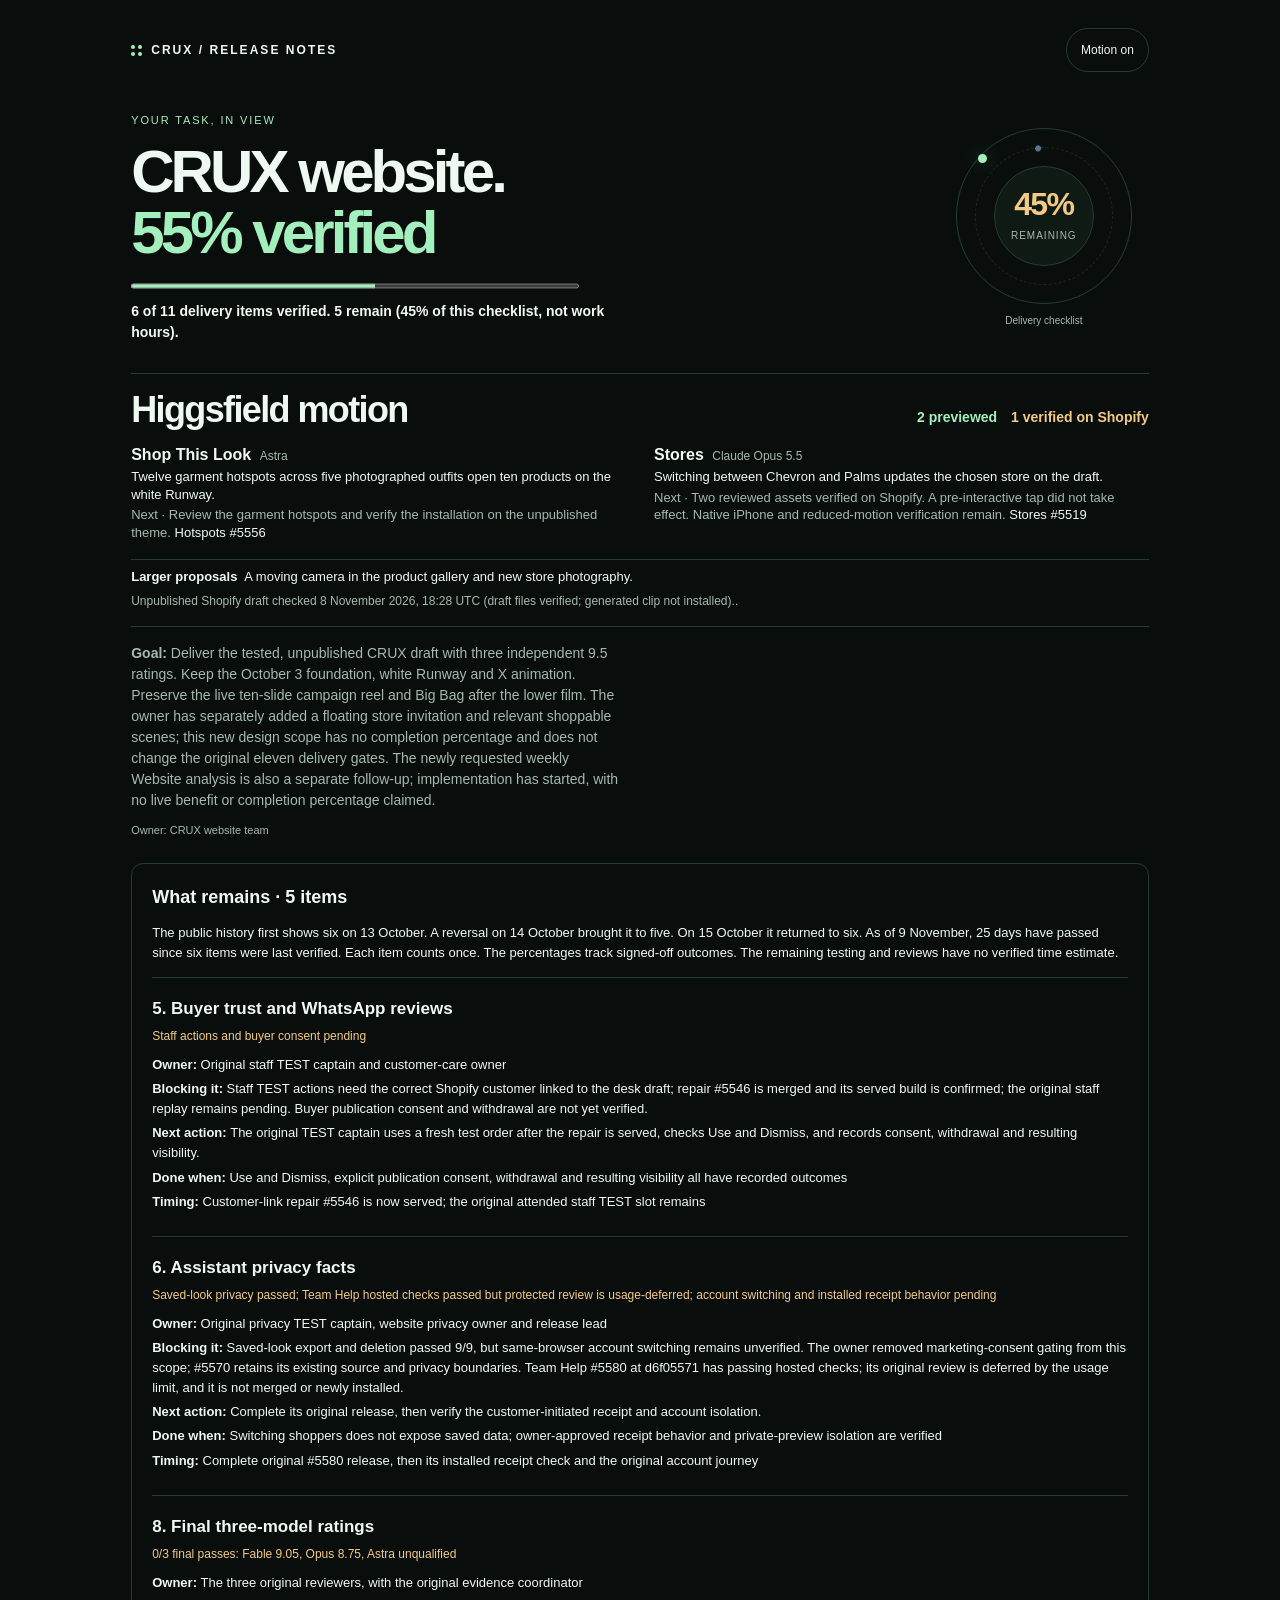
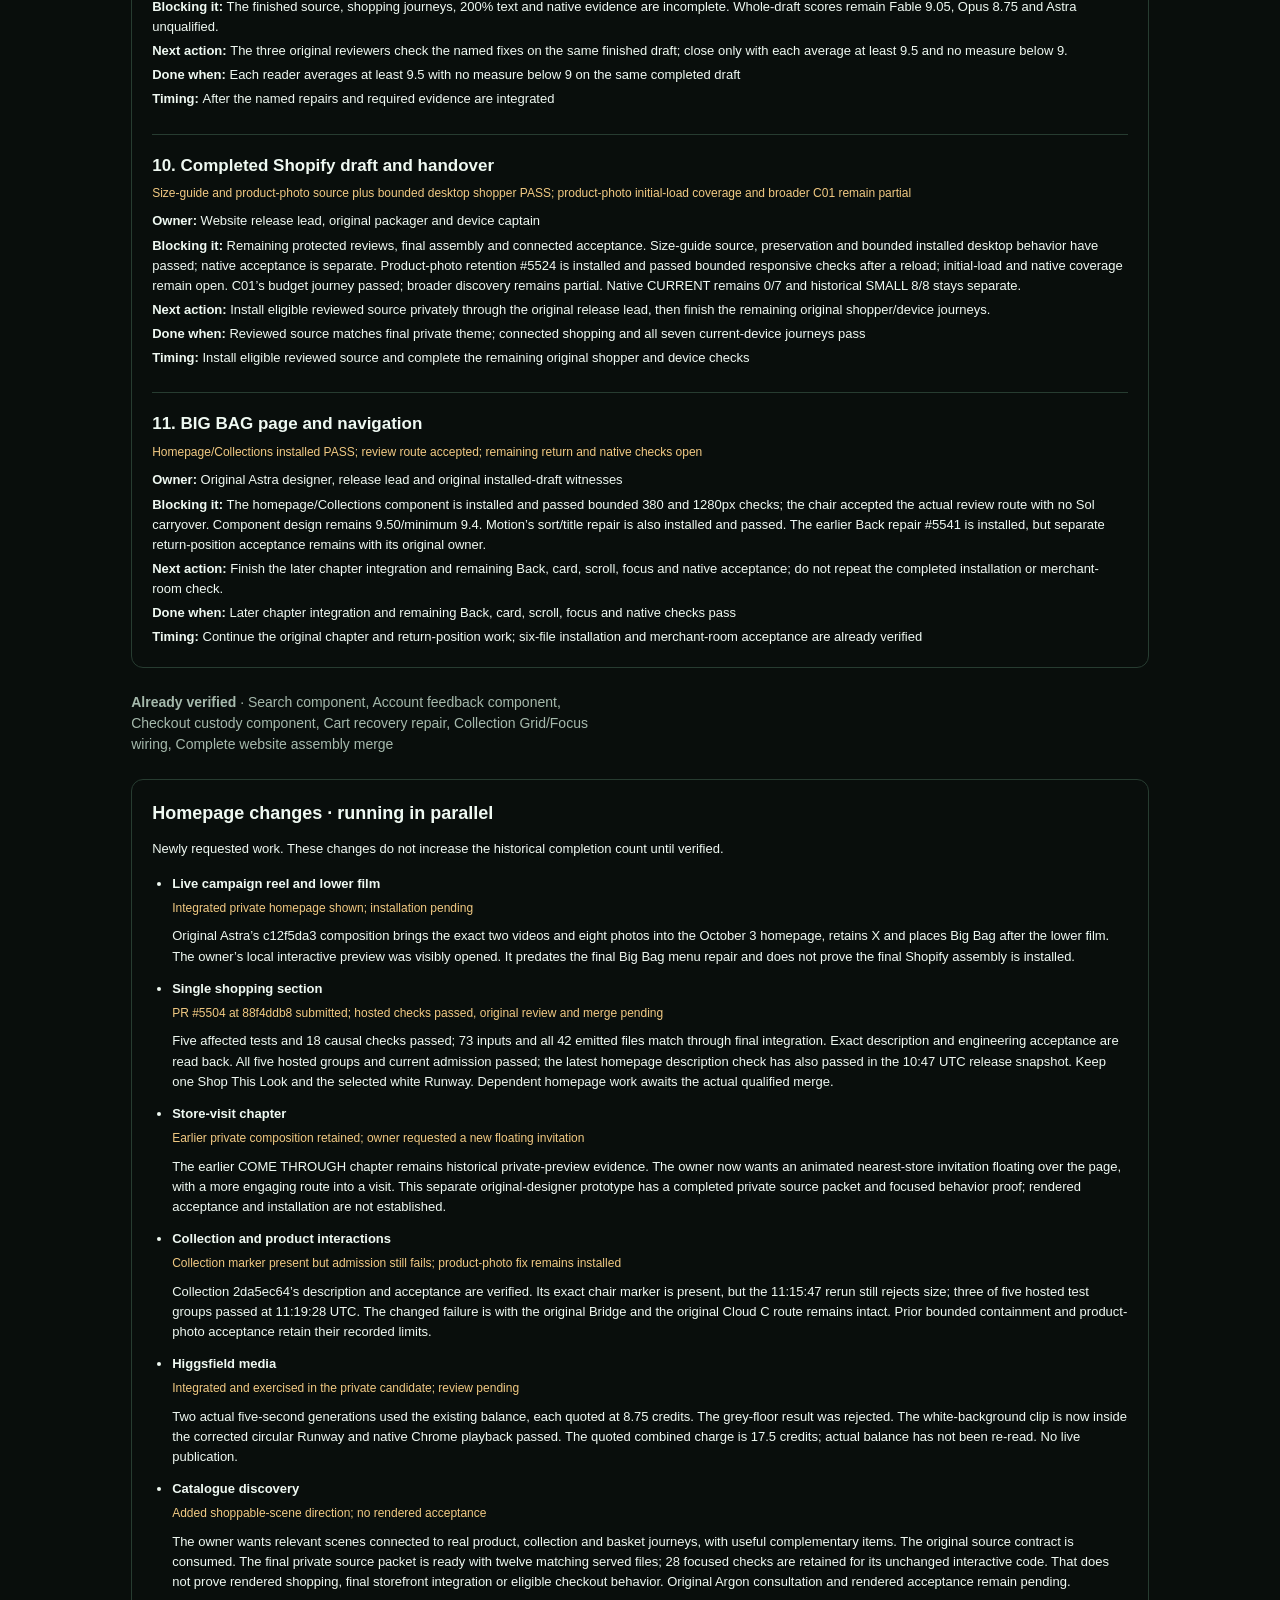
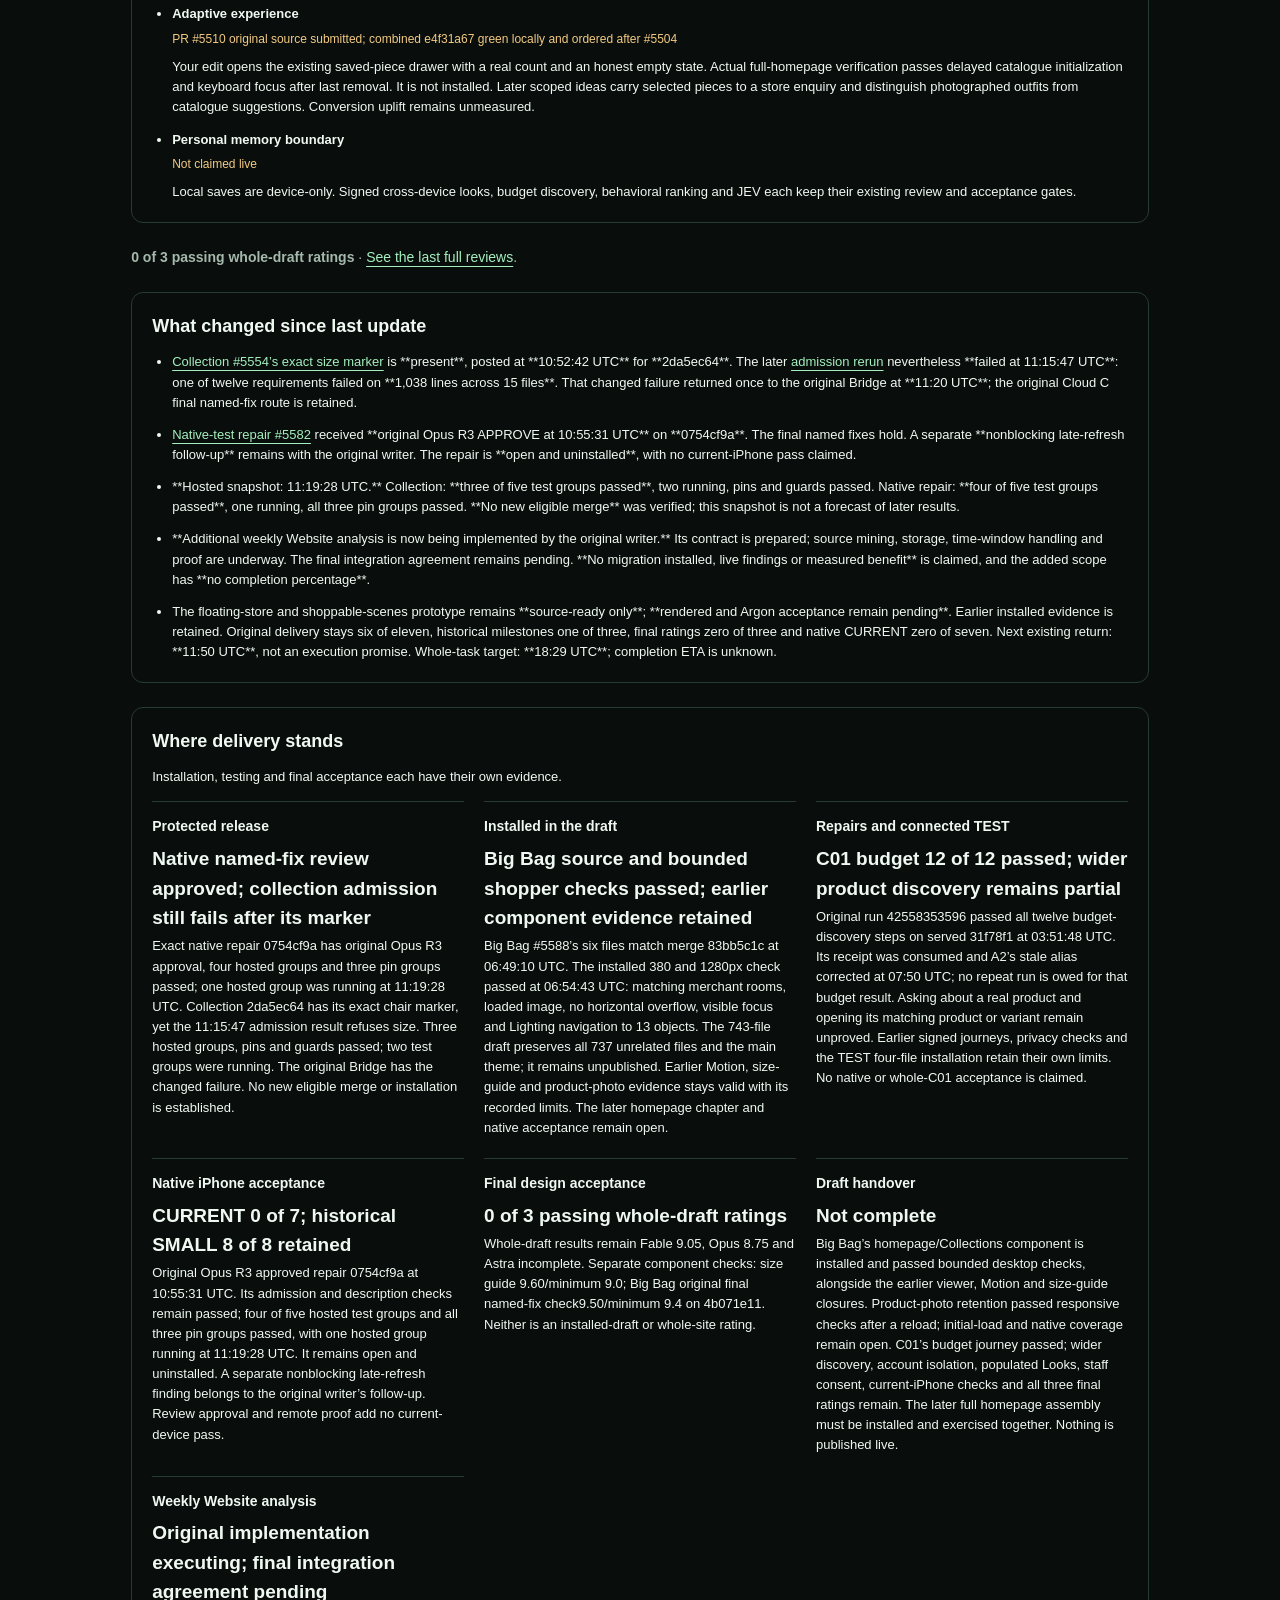
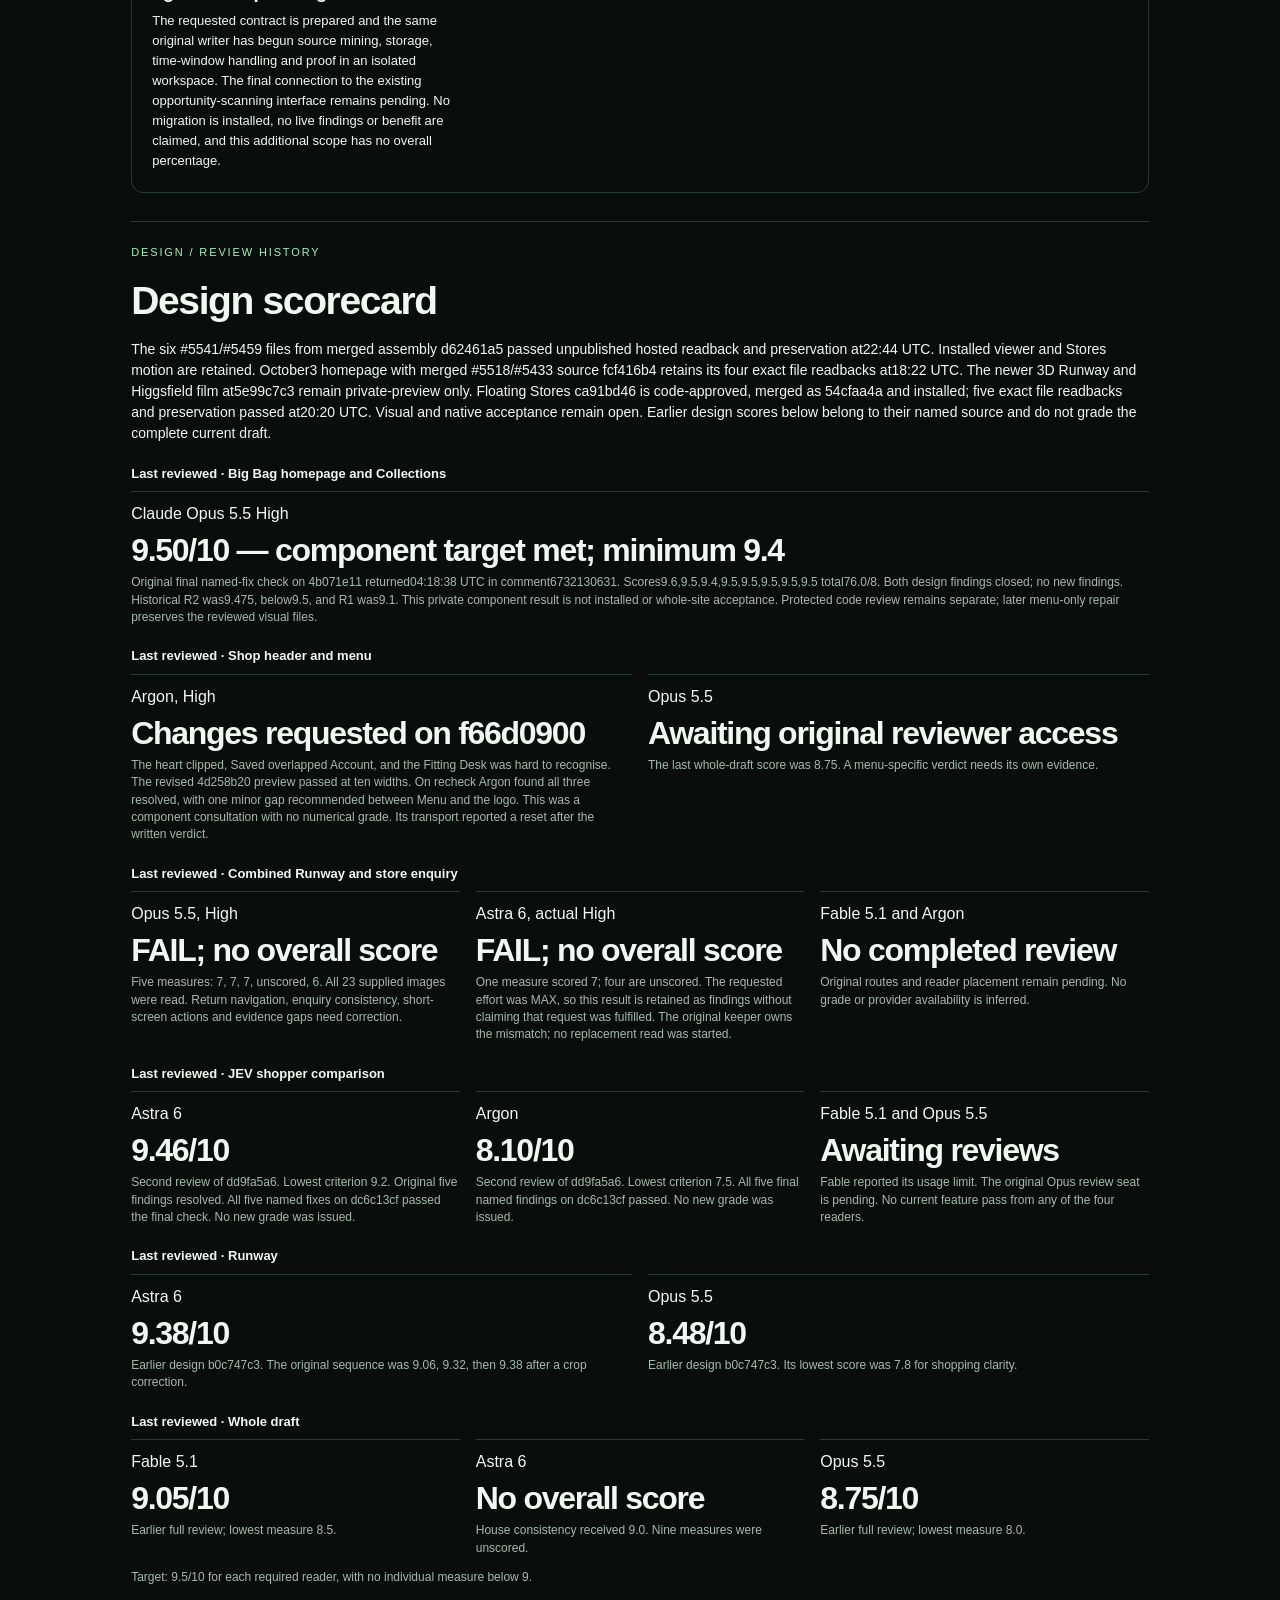
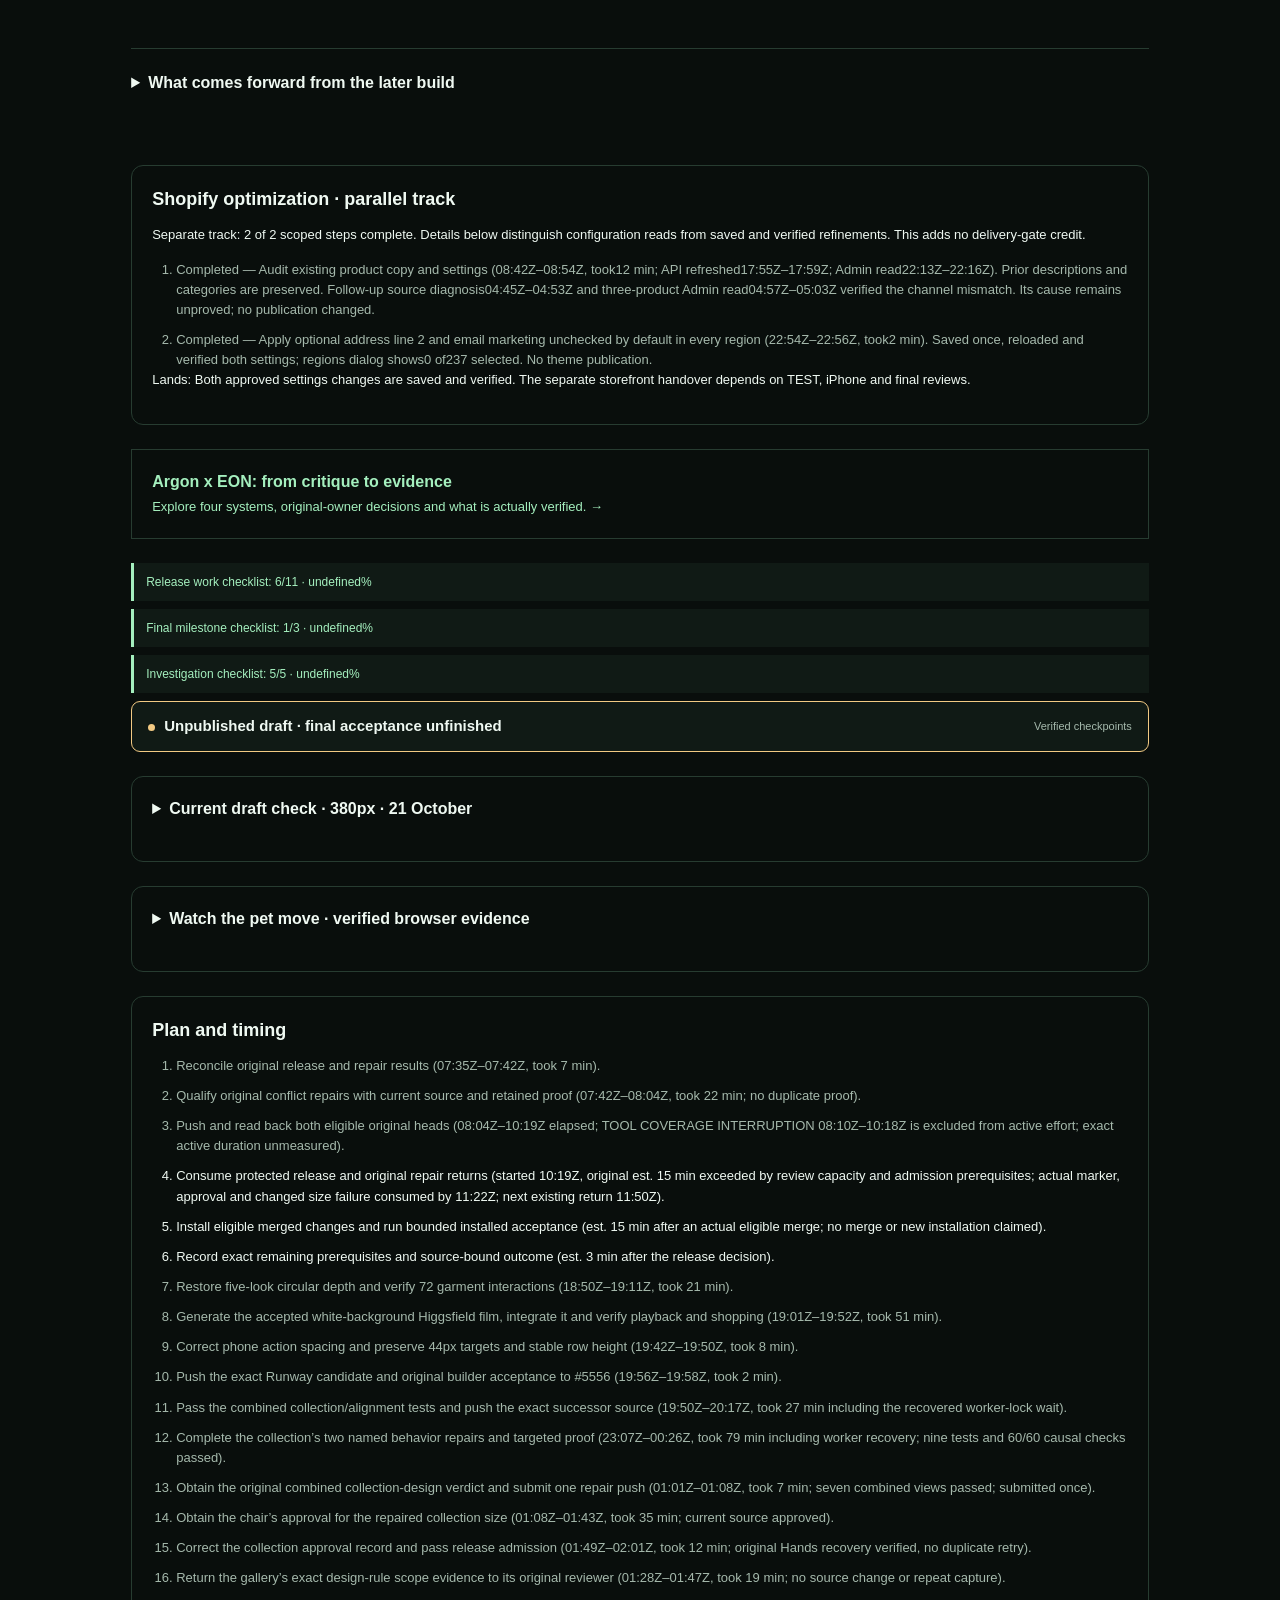
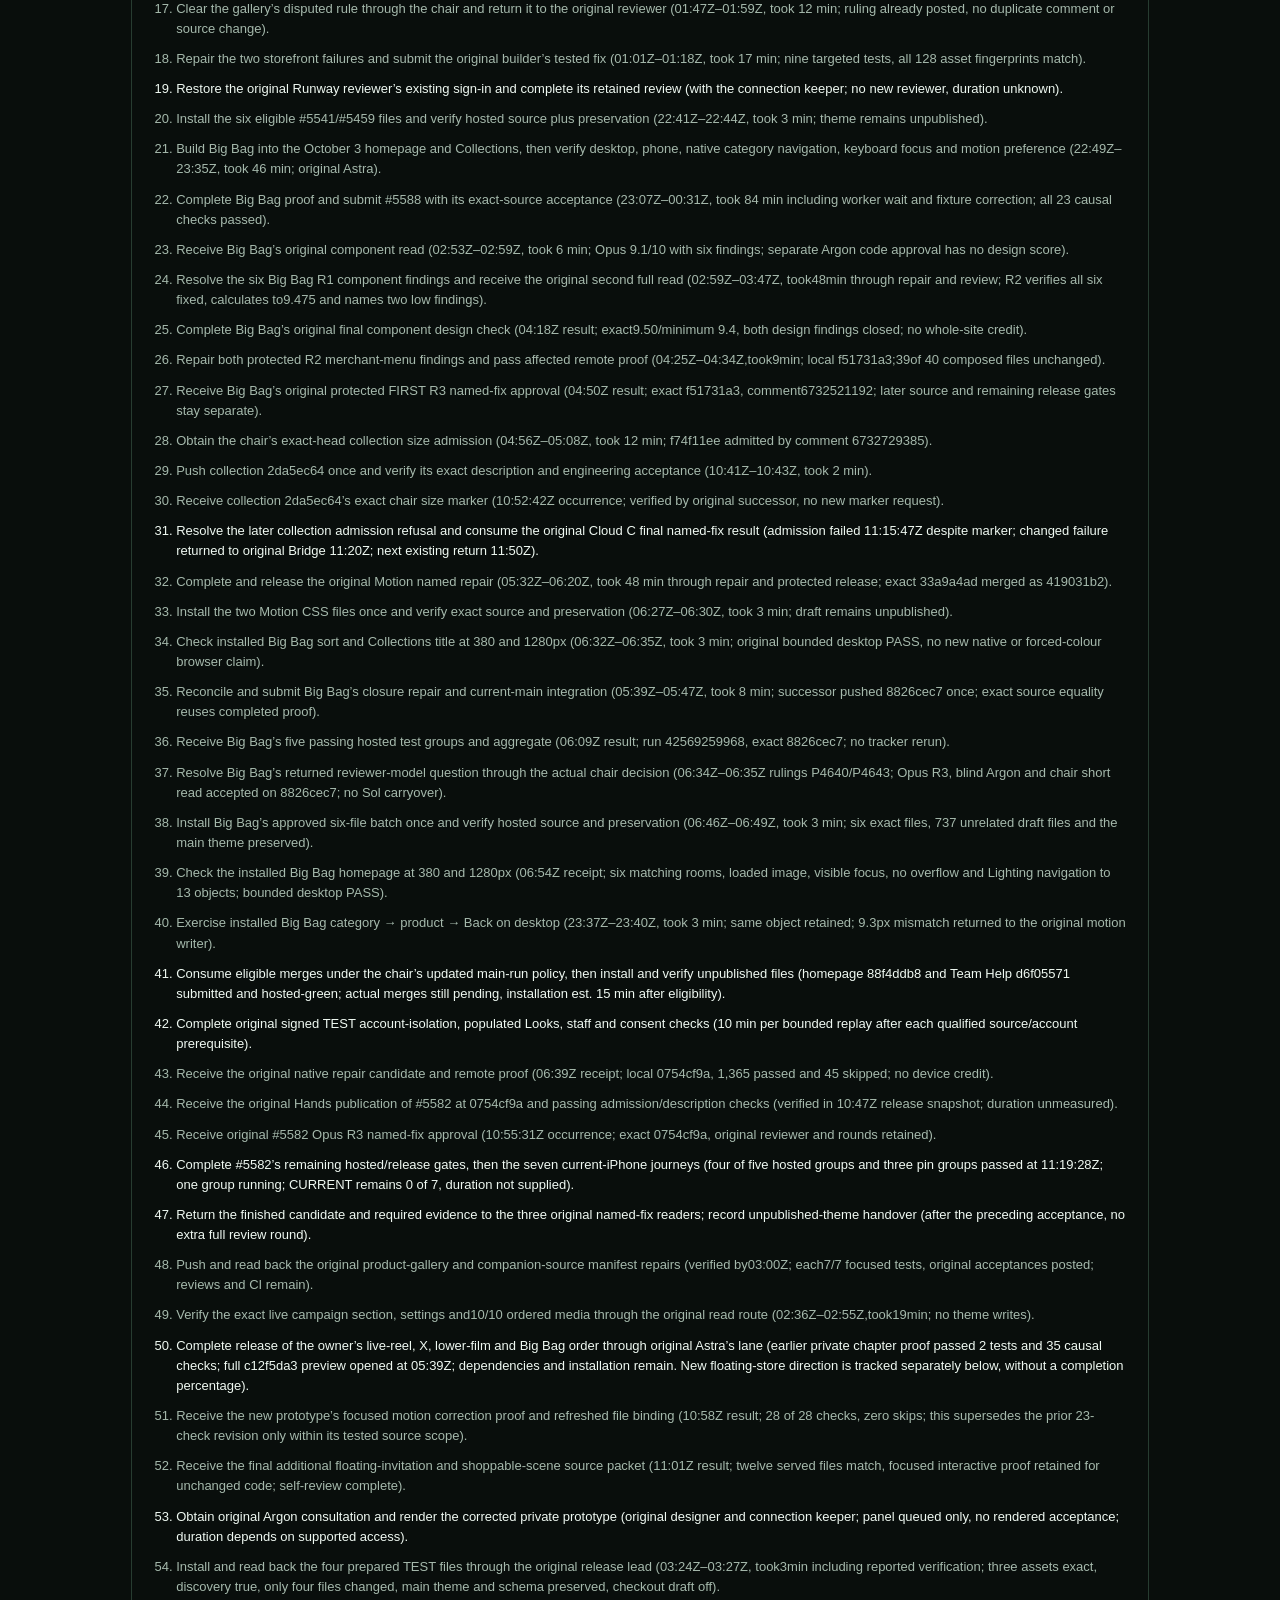
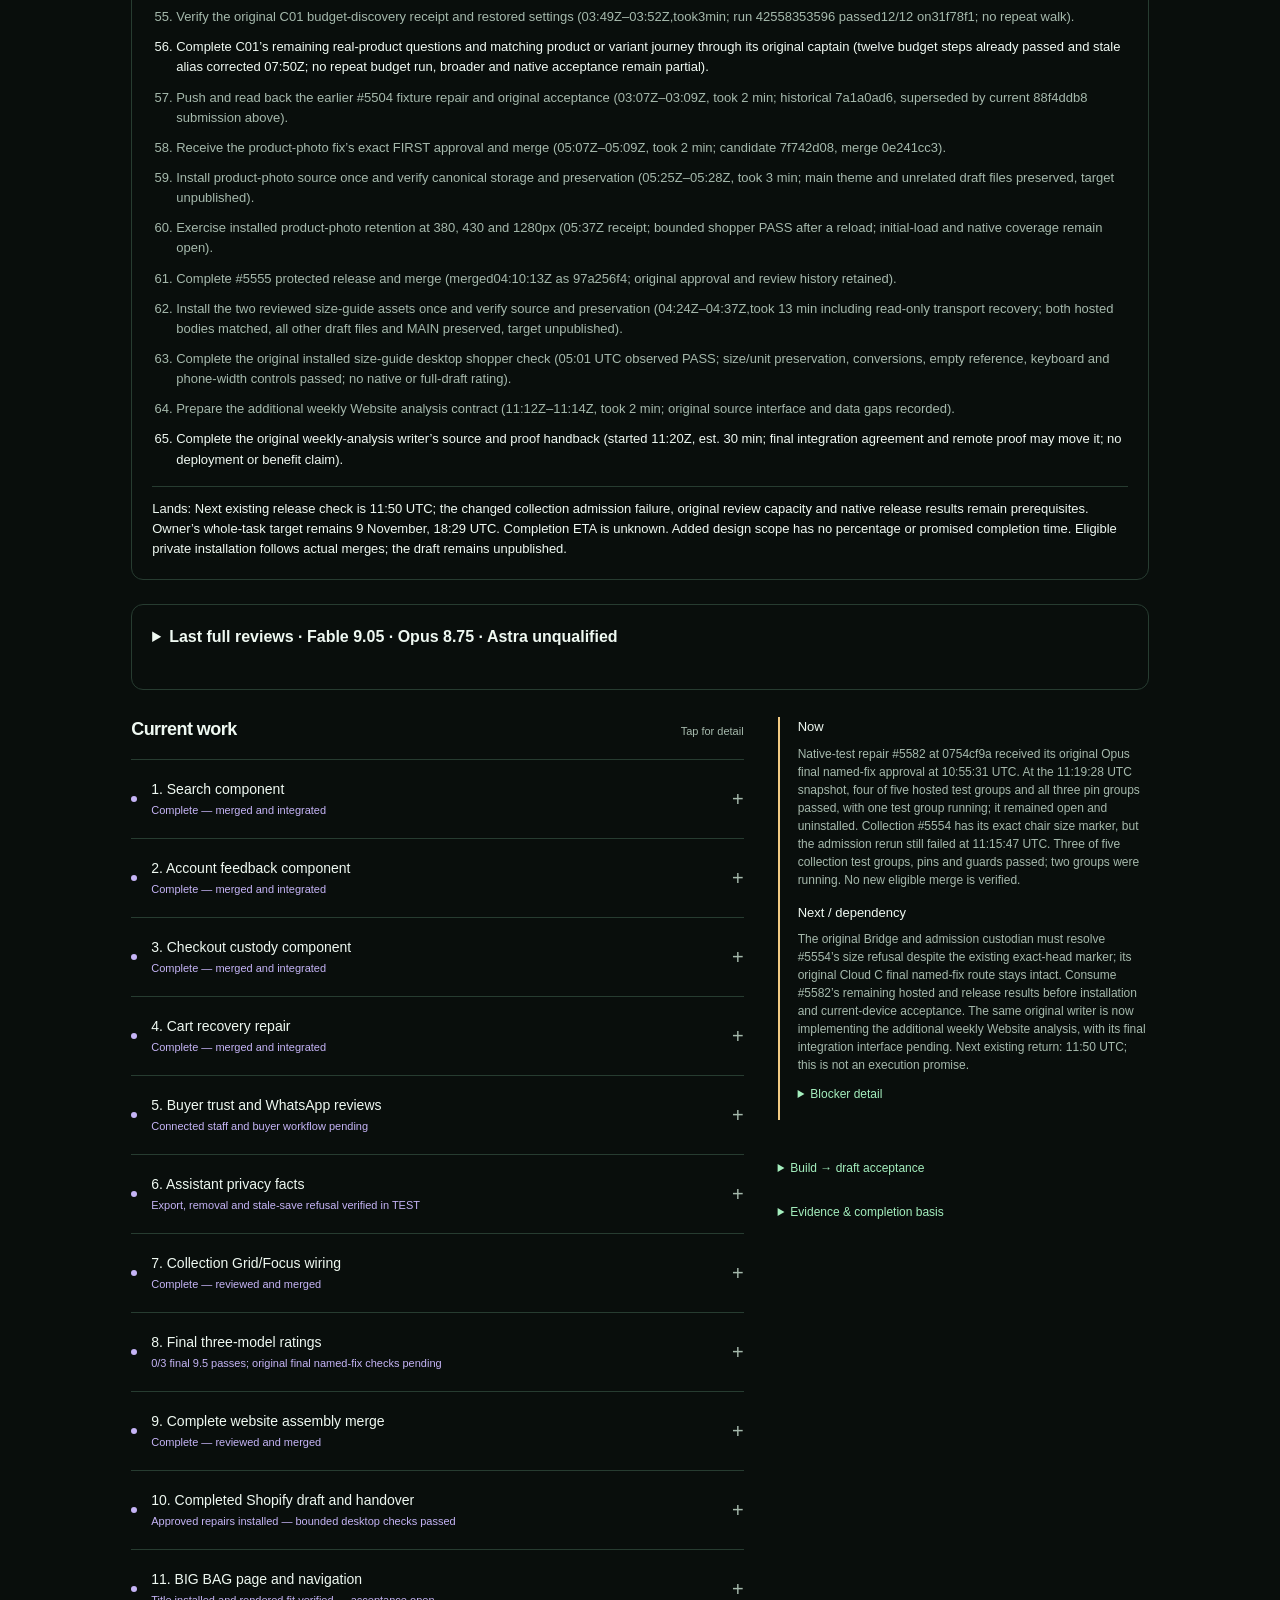
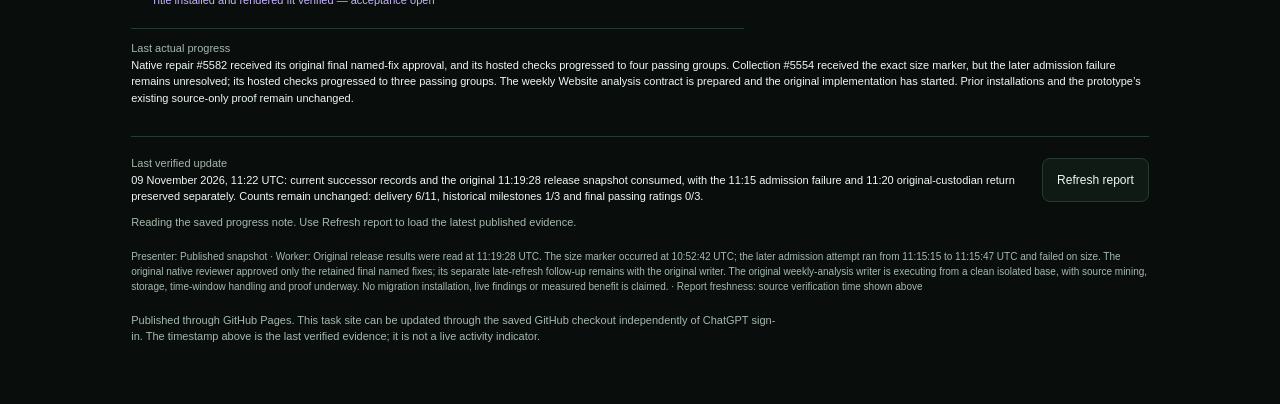
==== commit 2f10c081: "Update verified CRUX website progress" ====
--- a/index.html
+++ b/index.html
@@ -35,16 +35,16 @@
  <header class="top"><div class="brand"><span class="mark" aria-hidden="true"><i></i><i></i><i></i><i></i></span> CRUX / Release notes</div><button id="motion" type="button" aria-pressed="false">Motion off</button></header>
  <section class="hero" aria-labelledby="title"><div><p class="eyebrow">Your task, in view</p><h1 id="title">CRUX website.<br><span id="percent">55% verified</span></h1><progress id="delivery-meter" aria-label="Verified delivery items" value="6" max="11"></progress><p class="intro" id="fraction">6 of 11 delivery items verified. 5 remain (45% of this checklist, not work hours).</p></div><div><div class="signal" role="img" id="signal"><div class="orbit outer" aria-hidden="true"></div><div class="orbit inner" aria-hidden="true"></div><div class="signal-center"><b id="ring-percent">45%</b><small>Remaining</small></div></div><p class="signal-caption">Delivery checklist</p></div></section>
 <section id="higgsfield-motion" aria-labelledby="motion-title"><div class="motion-heading"><h2 id="motion-title">Higgsfield motion</h2><p class="motion-counts"><strong id="motion-previewed">2 previewed</strong><strong id="motion-verified">1 verified on Shopify</strong></p></div><ul id="motion-treatments"><li><h3>Shop This Look <small>Astra</small></h3><p>Twelve garment hotspots across five photographed outfits open ten products on the white Runway.</p><p class="motion-next">Next · Review the garment hotspots and verify the installation on the unpublished theme. <span class="motion-review">Hotspots #5556</span></p></li><li><h3>Stores <small>Claude Opus 5.5</small></h3><p>Switching between Chevron and Palms updates the chosen store on the draft.</p><p class="motion-next">Next · Two reviewed assets verified on Shopify. A pre-interactive tap did not take effect. Native iPhone and reduced-motion verification remain. <span class="motion-review">Stores #5519</span></p></li></ul><p class="motion-proposals"><b>Larger proposals</b> <span id="motion-proposals">A moving camera in the product gallery and new store photography.</span></p><small class="motion-checked">Unpublished Shopify draft checked <span id="motion-checked">8 November 2026, 18:28 UTC (draft files verified; generated clip not installed).</span>.</small></section>
- <p class="intro"><strong>Goal: </strong><span id="outcome"></span></p><p id="owner" class="timestamp"></p><section class="timed-plan current-update" aria-labelledby="open-gates-heading"><h2 id="open-gates-heading">What remains · 5 items</h2><p id="checklist-history">The public history first shows six on 13 October. A reversal on 14 October brought it to five. On 15 October it returned to six. As of 9 November, 25 days have passed since six items were last verified. Each item counts once. The percentages track signed-off outcomes. The remaining testing and reviews have no verified time estimate.</p><ul id="open-delivery-gates"><li><strong>5. Buyer trust and WhatsApp reviews</strong><span class="gate-state">Staff actions and buyer consent pending</span><p><b>Owner: </b>Original staff TEST captain and customer-care owner</p><p><b>Blocking it: </b>Staff TEST actions need the correct Shopify customer linked to the desk draft; repair #5546 is merged and its served build is confirmed; the original staff replay remains pending. Buyer publication consent and withdrawal are not yet verified.</p><p><b>Next action: </b>The original TEST captain uses a fresh test order after the repair is served, checks Use and Dismiss, and records consent, withdrawal and resulting visibility.</p><p><b>Done when: </b>Use and Dismiss, explicit publication consent, withdrawal and resulting visibility all have recorded outcomes</p><p><b>Timing: </b>Customer-link repair #5546 is now served; the original attended staff TEST slot remains</p></li><li><strong>6. Assistant privacy facts</strong><span class="gate-state">Saved-look privacy passed; Team Help hosted checks passed but protected review is usage-deferred; account switching and installed receipt behavior pending</span><p><b>Owner: </b>Original privacy TEST captain, website privacy owner and release lead</p><p><b>Blocking it: </b>Saved-look export and deletion passed 9/9, but same-browser account switching remains unverified. The owner removed marketing-consent gating from this scope; #5570 retains its existing source and privacy boundaries. Team Help #5580 at d6f05571 has passing hosted checks; its original review is deferred by the usage limit, and it is not merged or newly installed.</p><p><b>Next action: </b>Complete its original release, then verify the customer-initiated receipt and account isolation.</p><p><b>Done when: </b>Switching shoppers does not expose saved data; owner-approved receipt behavior and private-preview isolation are verified</p><p><b>Timing: </b>Complete original #5580 release, then its installed receipt check and the original account journey</p></li><li><strong>8. Final three-model ratings</strong><span class="gate-state">0/3 final passes: Fable 9.05, Opus 8.75, Astra unqualified</span><p><b>Owner: </b>The three original reviewers, with the original evidence coordinator</p><p><b>Blocking it: </b>The finished source, shopping journeys, 200% text and native evidence are incomplete. Whole-draft scores remain Fable 9.05, Opus 8.75 and Astra unqualified.</p><p><b>Next action: </b>The three original reviewers check the named fixes on the same finished draft; close only with each average at least 9.5 and no measure below 9.</p><p><b>Done when: </b>Each reader averages at least 9.5 with no measure below 9 on the same completed draft</p><p><b>Timing: </b>After the named repairs and required evidence are integrated</p></li><li><strong>10. Completed Shopify draft and handover</strong><span class="gate-state">Size-guide and product-photo source plus bounded desktop shopper PASS; product-photo initial-load coverage and broader C01 remain partial</span><p><b>Owner: </b>Website release lead, original packager and device captain</p><p><b>Blocking it: </b>Remaining protected reviews, final assembly and connected acceptance. Size-guide source, preservation and bounded installed desktop behavior have passed; native acceptance is separate. Product-photo retention #5524 is installed and passed bounded responsive checks after a reload; initial-load and native coverage remain open. C01’s budget journey passed; broader discovery remains partial. Native CURRENT remains 0/7 and historical SMALL 8/8 stays separate.</p><p><b>Next action: </b>Install eligible reviewed source privately through the original release lead, then finish the remaining original shopper/device journeys.</p><p><b>Done when: </b>Reviewed source matches final private theme; connected shopping and all seven current-device journeys pass</p><p><b>Timing: </b>Install eligible reviewed source and complete the remaining original shopper and device checks</p></li><li><strong>11. BIG BAG page and navigation</strong><span class="gate-state">Homepage/Collections installed PASS; review route accepted; remaining return and native checks open</span><p><b>Owner: </b>Original Astra designer, release lead and original installed-draft witnesses</p><p><b>Blocking it: </b>The homepage/Collections component is installed and passed bounded 380 and 1280px checks; the chair accepted the actual review route with no Sol carryover. Component design remains 9.50/minimum 9.4. Motion’s sort/title repair is also installed and passed. The earlier Back repair #5541 is installed, but separate return-position acceptance remains with its original owner.</p><p><b>Next action: </b>Finish the later chapter integration and remaining Back, card, scroll, focus and native acceptance; do not repeat the completed installation or merchant-room check.</p><p><b>Done when: </b>Later chapter integration and remaining Back, card, scroll, focus and native checks pass</p><p><b>Timing: </b>Continue the original chapter and return-position work; six-file installation and merchant-room acceptance are already verified</p></li></ul></section><p class="intro"><strong>Already verified</strong> · <span id="completed-delivery">Search component, Account feedback component, Checkout custody component, Cart recovery repair, Collection Grid/Focus wiring, Complete website assembly merge</span></p><section class="timed-plan current-update" aria-labelledby="homepage-direction-heading"><h2 id="homepage-direction-heading">Homepage changes · running in parallel</h2><p>Newly requested work. These changes do not increase the historical completion count until verified.</p><ul id="homepage-direction"><li><strong>Live campaign reel and lower film</strong><span class="gate-state">Integrated private homepage shown; installation pending</span><p>Original Astra’s c12f5da3 composition brings the exact two videos and eight photos into the October 3 homepage, retains X and places Big Bag after the lower film. The owner’s local interactive preview was visibly opened. It predates the final Big Bag menu repair and does not prove the final Shopify assembly is installed.</p></li><li><strong>Single shopping section</strong><span class="gate-state">PR #5504 at 88f4ddb8 submitted; hosted checks passed, original review and merge pending</span><p>Five affected tests and 18 causal checks passed; 73 inputs and all 42 emitted files match through final integration. Exact description and engineering acceptance are read back. All five hosted groups and current admission passed; the latest homepage description check has also passed in the 10:47 UTC release snapshot. Keep one Shop This Look and the selected white Runway. Dependent homepage work awaits the actual qualified merge.</p></li><li><strong>Store-visit chapter</strong><span class="gate-state">Earlier private composition retained; owner requested a new floating invitation</span><p>The earlier COME THROUGH chapter remains historical private-preview evidence. The owner now wants an animated nearest-store invitation floating over the page, with a more engaging route into a visit. This separate original-designer prototype has a completed private source packet and focused behavior proof; rendered acceptance and installation are not established.</p></li><li><strong>Collection and product interactions</strong><span class="gate-state">Collection 2da5ec64 submitted; product-photo fix installed and exercised</span><p>The collection’s exact description and engineering acceptance are verified. Its bounded link-containment proof remains valid; the historical 190px hosted failure was not reproduced. Exact chair size marker and original final Cloud C review remain. The installed product retains its inspected photo on size change at 380, 430 and 1280px after a reload; initial-load and native coverage remain open.</p></li><li><strong>Higgsfield media</strong><span class="gate-state">Integrated and exercised in the private candidate; review pending</span><p>Two actual five-second generations used the existing balance, each quoted at 8.75 credits. The grey-floor result was rejected. The white-background clip is now inside the corrected circular Runway and native Chrome playback passed. The quoted combined charge is 17.5 credits; actual balance has not been re-read. No live publication.</p></li><li><strong>Catalogue discovery</strong><span class="gate-state">Added shoppable-scene direction; no rendered acceptance</span><p>The owner wants relevant scenes connected to real product, collection and basket journeys, with useful complementary items. The original source contract is consumed. The final private source packet is ready with twelve matching served files; 28 focused checks are retained for its unchanged interactive code. That does not prove rendered shopping, final storefront integration or eligible checkout behavior. Original Argon consultation and rendered acceptance remain pending.</p></li><li><strong>Adaptive experience</strong><span class="gate-state">PR #5510 original source submitted; combined e4f31a67 green locally and ordered after #5504</span><p>Your edit opens the existing saved-piece drawer with a real count and an honest empty state. Actual full-homepage verification passes delayed catalogue initialization and keyboard focus after last removal. It is not installed. Later scoped ideas carry selected pieces to a store enquiry and distinguish photographed outfits from catalogue suggestions. Conversion uplift remains unmeasured.</p></li><li><strong>Personal memory boundary</strong><span class="gate-state">Not claimed live</span><p>Local saves are device-only. Signed cross-device looks, budget discovery, behavioral ranking and JEV each keep their existing review and acceptance gates.</p></li></ul></section><p class="intro"><strong id="final-rating-count">0 of 3 passing whole-draft ratings</strong> · <a href="#rating-history">See the last full reviews</a>.</p><section class="timed-plan current-update" aria-labelledby="recent-changes-heading"><h2 id="recent-changes-heading">What changed since last update</h2><ul id="recent-changes"><li><a href="https://github.com/EON-CRUX/3.09/pull/5554#issuecomment-6737999147">Collection #5554</a> is now **submitted at 2da5ec64**, with one push and exact description/engineering acceptance verified by **10:43 UTC**. Its **1,038-line** scope awaits the promised chair marker; the original Cloud C final named-fix review remains intact. Bounded link containment passed; the historical 190px failure was **not reproduced**.</li><li><a href="https://github.com/EON-CRUX/3.09/pull/5582#issuecomment-6737911574">Native-test repair #5582</a> is **published at 0754cf9a** with Hands acceptance and current **admission and description checks passed**. Hosted tests and protected review remain pending. This is a submitted repair, with **no current-iPhone pass** added.</li><li>**Additional design scope: floating store invitation and shoppable scenes.** The original designer’s private prototype passed **28 of 28 focused source checks, zero skips**, including the Quiet setting and background pause/resume; served-file binding was refreshed at **10:58 UTC**. The earlier 23-check result covered a prior revision. The **final source packet is ready at 11:01 UTC**, with twelve served files matching it. The last spacing-only adjustment keeps the tested interactive code unchanged; its appearance is unverified. The panel is **queued only**, with **no rendered acceptance** or new design score.</li><li>**Argon consultation has not run.** The original route returned an authentication refusal and its existing keeper is reconciling access. No substitute reviewer or result is claimed. This added design scope has **no completion percentage**; private preview links, source paths and media are not published here.</li><li>**No new eligible merge or installation at the 10:47 UTC release snapshot.** Prior installed evidence remains valid. Original delivery stays six of eleven, historical milestones one of three, final ratings zero of three and native CURRENT zero of seven. The existing return route was validated without dispatch; next release check is **11:20 UTC**, not an execution or approval promise. Whole-task target: **18:29 UTC**; completion ETA is unknown.</li></ul></section><section class="timed-plan current-update" aria-labelledby="delivery-stage-heading"><h2 id="delivery-stage-heading">Where delivery stands</h2><p>Installation, testing and final acceptance each have their own evidence.</p><ul id="delivery-stages"><li><h3>Protected release</h3><strong>Collection and native repairs submitted; original review gates remain</strong><p>Collection 2da5ec64 was pushed once and its description and engineering acceptance verified; the exact chair size marker and original final Cloud C review are pending. Native repair 0754cf9a has Hands acceptance and admission/description PASS, with hosted tests and review still pending. Earlier homepage 88f4ddb8 and Team Help d6f05571 hosted passes remain; Team Help’s original review is usage-deferred. No new eligible merge or installation was present at 10:47 UTC.</p></li><li><h3>Installed in the draft</h3><strong>Big Bag source and bounded shopper checks passed; earlier component evidence retained</strong><p>Big Bag #5588’s six files match merge 83bb5c1c at 06:49:10 UTC. The installed 380 and 1280px check passed at 06:54:43 UTC: matching merchant rooms, loaded image, no horizontal overflow, visible focus and Lighting navigation to 13 objects. The 743-file draft preserves all 737 unrelated files and the main theme; it remains unpublished. Earlier Motion, size-guide and product-photo evidence stays valid with its recorded limits. The later homepage chapter and native acceptance remain open.</p></li><li><h3>Repairs and connected TEST</h3><strong>C01 budget 12 of 12 passed; wider product discovery remains partial</strong><p>Original run 42558353596 passed all twelve budget-discovery steps on served 31f78f1 at 03:51:48 UTC. Its receipt was consumed and A2’s stale alias corrected at 07:50 UTC; no repeat run is owed for that budget result. Asking about a real product and opening its matching product or variant remain unproved. Earlier signed journeys, privacy checks and the TEST four-file installation retain their own limits. No native or whole-C01 acceptance is claimed.</p></li><li><h3>Native iPhone acceptance</h3><strong>CURRENT 0 of 7; historical SMALL 8 of 8 retained</strong><p>Repair 0754cf9a is now published as #5582 with Hands acceptance 6737911574. Current admission and description checks passed; hosted tests and protected review remain pending. Earlier remote proof retains 1,365 passed and 45 skipped. This does not establish a merge, installation or current-device pass; historical SMALL does not transfer.</p></li><li><h3>Final design acceptance</h3><strong>0 of 3 passing whole-draft ratings</strong><p>Whole-draft results remain Fable 9.05, Opus 8.75 and Astra incomplete. Separate component checks: size guide 9.60/minimum 9.0; Big Bag original final named-fix check9.50/minimum 9.4 on 4b071e11. Neither is an installed-draft or whole-site rating.</p></li><li><h3>Draft handover</h3><strong>Not complete</strong><p>Big Bag’s homepage/Collections component is installed and passed bounded desktop checks, alongside the earlier viewer, Motion and size-guide closures. Product-photo retention passed responsive checks after a reload; initial-load and native coverage remain open. C01’s budget journey passed; wider discovery, account isolation, populated Looks, staff consent, current-iPhone checks and all three final ratings remain. The later full homepage assembly must be installed and exercised together. Nothing is published live.</p></li></ul></section><section class="scoreboard" id="design-scorecard" aria-labelledby="design-score-title"><p class="eyebrow">DESIGN / REVIEW HISTORY</p><h2 id="design-score-title">Design scorecard</h2><p class="current-score">The six #5541/#5459 files from merged assembly d62461a5 passed unpublished hosted readback and preservation at22:44 UTC. Installed viewer and Stores motion are retained. October3 homepage with merged #5518/#5433 source fcf416b4 retains its four exact file readbacks at18:22 UTC. The newer 3D Runway and Higgsfield film at5e99c7c3 remain private-preview only. Floating Stores ca91bd46 is code-approved, merged as 54cfaa4a and installed; five exact file readbacks and preservation passed at20:20 UTC. Visual and native acceptance remain open. Earlier design scores below belong to their named source and do not grade the complete current draft.</p><h3>Last reviewed · Big Bag homepage and Collections</h3><ul><li><span>Claude Opus 5.5 High</span><strong>9.50/10 — component target met; minimum 9.4</strong><small>Original final named-fix check on 4b071e11 returned04:18:38 UTC in comment6732130631. Scores9.6,9.5,9.4,9.5,9.5,9.5,9.5,9.5 total76.0/8. Both design findings closed; no new findings. Historical R2 was9.475, below9.5, and R1 was9.1. This private component result is not installed or whole-site acceptance. Protected code review remains separate; later menu-only repair preserves the reviewed visual files.</small></li></ul><h3>Last reviewed · Shop header and menu</h3><ul><li><span>Argon, High</span><strong>Changes requested on f66d0900</strong><small>The heart clipped, Saved overlapped Account, and the Fitting Desk was hard to recognise. The revised 4d258b20 preview passed at ten widths. On recheck Argon found all three resolved, with one minor gap recommended between Menu and the logo. This was a component consultation with no numerical grade. Its transport reported a reset after the written verdict.</small></li><li><span>Opus 5.5</span><strong>Awaiting original reviewer access</strong><small>The last whole-draft score was 8.75. A menu-specific verdict needs its own evidence.</small></li></ul><h3>Last reviewed · Combined Runway and store enquiry</h3><ul><li><span>Opus 5.5, High</span><strong>FAIL; no overall score</strong><small>Five measures: 7, 7, 7, unscored, 6. All 23 supplied images were read. Return navigation, enquiry consistency, short-screen actions and evidence gaps need correction.</small></li><li><span>Astra 6, actual High</span><strong>FAIL; no overall score</strong><small>One measure scored 7; four are unscored. The requested effort was MAX, so this result is retained as findings without claiming that request was fulfilled. The original keeper owns the mismatch; no replacement read was started.</small></li><li><span>Fable 5.1 and Argon</span><strong>No completed review</strong><small>Original routes and reader placement remain pending. No grade or provider availability is inferred.</small></li></ul><h3>Last reviewed · JEV shopper comparison</h3><ul><li><span>Astra 6</span><strong>9.46/10</strong><small>Second review of dd9fa5a6. Lowest criterion 9.2. Original five findings resolved. All five named fixes on dc6c13cf passed the final check. No new grade was issued.</small></li><li><span>Argon</span><strong>8.10/10</strong><small>Second review of dd9fa5a6. Lowest criterion 7.5. All five final named findings on dc6c13cf passed. No new grade was issued.</small></li><li><span>Fable 5.1 and Opus 5.5</span><strong>Awaiting reviews</strong><small>Fable reported its usage limit. The original Opus review seat is pending. No current feature pass from any of the four readers.</small></li></ul><h3>Last reviewed · Runway</h3><ul><li><span>Astra 6</span><strong>9.38/10</strong><small>Earlier design b0c747c3. The original sequence was 9.06, 9.32, then 9.38 after a crop correction.</small></li><li><span>Opus 5.5</span><strong>8.48/10</strong><small>Earlier design b0c747c3. Its lowest score was 7.8 for shopping clarity.</small></li></ul><h3>Last reviewed · Whole draft</h3><ul><li><span>Fable 5.1</span><strong>9.05/10</strong><small>Earlier full review; lowest measure 8.5.</small></li><li><span>Astra 6</span><strong>No overall score</strong><small>House consistency received 9.0. Nine measures were unscored.</small></li><li><span>Opus 5.5</span><strong>8.75/10</strong><small>Earlier full review; lowest measure 8.0.</small></li></ul><p class="target-score">Target: 9.5/10 for each required reader, with no individual measure below 9.</p></section><details class="recovery-list"><summary>What comes forward from the later build</summary><ol><li><strong>Inspect a piece</strong><small>Verified in the unified private build</small><p>Twelve garment entries across five looks. Tap the jersey, compare photos, choose a size or ask a store. The repaired candidate now verifies selected variant, shared-garment identity and return to the originating look. Independent acceptance remains open.</p></li><li><strong>Dress the look</strong><small>In the private preview</small><p>Each numbered piece in the Runway leads to its existing product. Next: verify the unpublished product page, size selection, bag and return to the same look on iPhone.</p></li><li><strong>Browse the collection</strong><small>Private source verified; installed replay pending</small><p>Categories, Grid and Focus and populated filters passed nine Chromium scenarios. The latest two-page replay verified 39 eligible primary links, one unavailable card and 22 colour choices after selecting M and In stock.</p></li><li><strong>Try it in a shop</strong><small>Verified on the private preview</small><p>Open Stores from four pages. The directory link focuses the locations. The repaired private candidate preserves the originating look, selected garment and variant through the store enquiry and return. Native and independent acceptance remain open.</p></li><li><strong>Explore Big Bag</strong><small>Installed component; bounded desktop shopper PASS; separate component design 9.50</small><p>Exact 8826cec7 merged as 83bb5c1c through the chair-accepted Opus R3, blind Argon and chair short read, with no Sol carryover. All six files are installed and source-matched; the 380 and 1280px checks passed with matching rooms, visible focus and Lighting navigation. The original 9.50 design result remains bound to 4b071e11 and its preserved visual files; whole-chapter, return-position, native and final whole-site acceptance remain separate.</p></li></ol></details><section class="timed-plan current-update" aria-labelledby="parallel-track-heading"><h2 id="parallel-track-heading">Shopify optimization · parallel track</h2><p>Separate track: 2 of 2 scoped steps complete. Details below distinguish configuration reads from saved and verified refinements. This adds no delivery-gate credit.</p><ol id="parallel-track-steps"><li data-complete="true">Completed — Audit existing product copy and settings (08:42Z–08:54Z, took12 min; API refreshed17:55Z–17:59Z; Admin read22:13Z–22:16Z). Prior descriptions and categories are preserved. Follow-up source diagnosis04:45Z–04:53Z and three-product Admin read04:57Z–05:03Z verified the channel mismatch. Its cause remains unproved; no publication changed.</li><li data-complete="true">Completed — Apply optional address line 2 and email marketing unchecked by default in every region (22:54Z–22:56Z, took2 min). Saved once, reloaded and verified both settings; regions dialog shows0 of237 selected. No theme publication.</li></ol><p id="parallel-track-landing">Lands: Both approved settings changes are saved and verified. The separate storefront handover depends on TEST, iPhone and final reviews.</p></section><a href="argon/" class="argon-exhibit-link" style="display:block;padding:20px;margin:24px 0;border:1px solid var(--line);text-decoration:none"><strong>Argon x EON: from critique to evidence</strong><br><span style="font-size:13px">Explore four systems, original-owner decisions and what is actually verified. &rarr;</span></a><div id="scoped-slot"></div><details id="supporting-work" hidden><summary>Supporting work</summary><div id="supporting-body"></div></details><div class="milestone"><strong id="milestone">Reading the original milestone…</strong><span>Verified checkpoints</span></div>
+ <p class="intro"><strong>Goal: </strong><span id="outcome"></span></p><p id="owner" class="timestamp"></p><section class="timed-plan current-update" aria-labelledby="open-gates-heading"><h2 id="open-gates-heading">What remains · 5 items</h2><p id="checklist-history">The public history first shows six on 13 October. A reversal on 14 October brought it to five. On 15 October it returned to six. As of 9 November, 25 days have passed since six items were last verified. Each item counts once. The percentages track signed-off outcomes. The remaining testing and reviews have no verified time estimate.</p><ul id="open-delivery-gates"><li><strong>5. Buyer trust and WhatsApp reviews</strong><span class="gate-state">Staff actions and buyer consent pending</span><p><b>Owner: </b>Original staff TEST captain and customer-care owner</p><p><b>Blocking it: </b>Staff TEST actions need the correct Shopify customer linked to the desk draft; repair #5546 is merged and its served build is confirmed; the original staff replay remains pending. Buyer publication consent and withdrawal are not yet verified.</p><p><b>Next action: </b>The original TEST captain uses a fresh test order after the repair is served, checks Use and Dismiss, and records consent, withdrawal and resulting visibility.</p><p><b>Done when: </b>Use and Dismiss, explicit publication consent, withdrawal and resulting visibility all have recorded outcomes</p><p><b>Timing: </b>Customer-link repair #5546 is now served; the original attended staff TEST slot remains</p></li><li><strong>6. Assistant privacy facts</strong><span class="gate-state">Saved-look privacy passed; Team Help hosted checks passed but protected review is usage-deferred; account switching and installed receipt behavior pending</span><p><b>Owner: </b>Original privacy TEST captain, website privacy owner and release lead</p><p><b>Blocking it: </b>Saved-look export and deletion passed 9/9, but same-browser account switching remains unverified. The owner removed marketing-consent gating from this scope; #5570 retains its existing source and privacy boundaries. Team Help #5580 at d6f05571 has passing hosted checks; its original review is deferred by the usage limit, and it is not merged or newly installed.</p><p><b>Next action: </b>Complete its original release, then verify the customer-initiated receipt and account isolation.</p><p><b>Done when: </b>Switching shoppers does not expose saved data; owner-approved receipt behavior and private-preview isolation are verified</p><p><b>Timing: </b>Complete original #5580 release, then its installed receipt check and the original account journey</p></li><li><strong>8. Final three-model ratings</strong><span class="gate-state">0/3 final passes: Fable 9.05, Opus 8.75, Astra unqualified</span><p><b>Owner: </b>The three original reviewers, with the original evidence coordinator</p><p><b>Blocking it: </b>The finished source, shopping journeys, 200% text and native evidence are incomplete. Whole-draft scores remain Fable 9.05, Opus 8.75 and Astra unqualified.</p><p><b>Next action: </b>The three original reviewers check the named fixes on the same finished draft; close only with each average at least 9.5 and no measure below 9.</p><p><b>Done when: </b>Each reader averages at least 9.5 with no measure below 9 on the same completed draft</p><p><b>Timing: </b>After the named repairs and required evidence are integrated</p></li><li><strong>10. Completed Shopify draft and handover</strong><span class="gate-state">Size-guide and product-photo source plus bounded desktop shopper PASS; product-photo initial-load coverage and broader C01 remain partial</span><p><b>Owner: </b>Website release lead, original packager and device captain</p><p><b>Blocking it: </b>Remaining protected reviews, final assembly and connected acceptance. Size-guide source, preservation and bounded installed desktop behavior have passed; native acceptance is separate. Product-photo retention #5524 is installed and passed bounded responsive checks after a reload; initial-load and native coverage remain open. C01’s budget journey passed; broader discovery remains partial. Native CURRENT remains 0/7 and historical SMALL 8/8 stays separate.</p><p><b>Next action: </b>Install eligible reviewed source privately through the original release lead, then finish the remaining original shopper/device journeys.</p><p><b>Done when: </b>Reviewed source matches final private theme; connected shopping and all seven current-device journeys pass</p><p><b>Timing: </b>Install eligible reviewed source and complete the remaining original shopper and device checks</p></li><li><strong>11. BIG BAG page and navigation</strong><span class="gate-state">Homepage/Collections installed PASS; review route accepted; remaining return and native checks open</span><p><b>Owner: </b>Original Astra designer, release lead and original installed-draft witnesses</p><p><b>Blocking it: </b>The homepage/Collections component is installed and passed bounded 380 and 1280px checks; the chair accepted the actual review route with no Sol carryover. Component design remains 9.50/minimum 9.4. Motion’s sort/title repair is also installed and passed. The earlier Back repair #5541 is installed, but separate return-position acceptance remains with its original owner.</p><p><b>Next action: </b>Finish the later chapter integration and remaining Back, card, scroll, focus and native acceptance; do not repeat the completed installation or merchant-room check.</p><p><b>Done when: </b>Later chapter integration and remaining Back, card, scroll, focus and native checks pass</p><p><b>Timing: </b>Continue the original chapter and return-position work; six-file installation and merchant-room acceptance are already verified</p></li></ul></section><p class="intro"><strong>Already verified</strong> · <span id="completed-delivery">Search component, Account feedback component, Checkout custody component, Cart recovery repair, Collection Grid/Focus wiring, Complete website assembly merge</span></p><section class="timed-plan current-update" aria-labelledby="homepage-direction-heading"><h2 id="homepage-direction-heading">Homepage changes · running in parallel</h2><p>Newly requested work. These changes do not increase the historical completion count until verified.</p><ul id="homepage-direction"><li><strong>Live campaign reel and lower film</strong><span class="gate-state">Integrated private homepage shown; installation pending</span><p>Original Astra’s c12f5da3 composition brings the exact two videos and eight photos into the October 3 homepage, retains X and places Big Bag after the lower film. The owner’s local interactive preview was visibly opened. It predates the final Big Bag menu repair and does not prove the final Shopify assembly is installed.</p></li><li><strong>Single shopping section</strong><span class="gate-state">PR #5504 at 88f4ddb8 submitted; hosted checks passed, original review and merge pending</span><p>Five affected tests and 18 causal checks passed; 73 inputs and all 42 emitted files match through final integration. Exact description and engineering acceptance are read back. All five hosted groups and current admission passed; the latest homepage description check has also passed in the 10:47 UTC release snapshot. Keep one Shop This Look and the selected white Runway. Dependent homepage work awaits the actual qualified merge.</p></li><li><strong>Store-visit chapter</strong><span class="gate-state">Earlier private composition retained; owner requested a new floating invitation</span><p>The earlier COME THROUGH chapter remains historical private-preview evidence. The owner now wants an animated nearest-store invitation floating over the page, with a more engaging route into a visit. This separate original-designer prototype has a completed private source packet and focused behavior proof; rendered acceptance and installation are not established.</p></li><li><strong>Collection and product interactions</strong><span class="gate-state">Collection marker present but admission still fails; product-photo fix remains installed</span><p>Collection 2da5ec64’s description and acceptance are verified. Its exact chair marker is present, but the 11:15:47 rerun still rejects size; three of five hosted test groups passed at 11:19:28 UTC. The changed failure is with the original Bridge and the original Cloud C route remains intact. Prior bounded containment and product-photo acceptance retain their recorded limits.</p></li><li><strong>Higgsfield media</strong><span class="gate-state">Integrated and exercised in the private candidate; review pending</span><p>Two actual five-second generations used the existing balance, each quoted at 8.75 credits. The grey-floor result was rejected. The white-background clip is now inside the corrected circular Runway and native Chrome playback passed. The quoted combined charge is 17.5 credits; actual balance has not been re-read. No live publication.</p></li><li><strong>Catalogue discovery</strong><span class="gate-state">Added shoppable-scene direction; no rendered acceptance</span><p>The owner wants relevant scenes connected to real product, collection and basket journeys, with useful complementary items. The original source contract is consumed. The final private source packet is ready with twelve matching served files; 28 focused checks are retained for its unchanged interactive code. That does not prove rendered shopping, final storefront integration or eligible checkout behavior. Original Argon consultation and rendered acceptance remain pending.</p></li><li><strong>Adaptive experience</strong><span class="gate-state">PR #5510 original source submitted; combined e4f31a67 green locally and ordered after #5504</span><p>Your edit opens the existing saved-piece drawer with a real count and an honest empty state. Actual full-homepage verification passes delayed catalogue initialization and keyboard focus after last removal. It is not installed. Later scoped ideas carry selected pieces to a store enquiry and distinguish photographed outfits from catalogue suggestions. Conversion uplift remains unmeasured.</p></li><li><strong>Personal memory boundary</strong><span class="gate-state">Not claimed live</span><p>Local saves are device-only. Signed cross-device looks, budget discovery, behavioral ranking and JEV each keep their existing review and acceptance gates.</p></li></ul></section><p class="intro"><strong id="final-rating-count">0 of 3 passing whole-draft ratings</strong> · <a href="#rating-history">See the last full reviews</a>.</p><section class="timed-plan current-update" aria-labelledby="recent-changes-heading"><h2 id="recent-changes-heading">What changed since last update</h2><ul id="recent-changes"><li><a href="https://github.com/EON-CRUX/3.09/pull/5554#issuecomment-6738224969">Collection #5554’s exact size marker</a> is **present**, posted at **10:52:42 UTC** for **2da5ec64**. The later <a href="https://github.com/EON-CRUX/3.09/actions/runs/42602800556/job/129127167214">admission rerun</a> nevertheless **failed at 11:15:47 UTC**: one of twelve requirements failed on **1,038 lines across 15 files**. That changed failure returned once to the original Bridge at **11:20 UTC**; the original Cloud C final named-fix route is retained.</li><li><a href="https://github.com/EON-CRUX/3.09/pull/5582#issuecomment-6738279129">Native-test repair #5582</a> received **original Opus R3 APPROVE at 10:55:31 UTC** on **0754cf9a**. The final named fixes hold. A separate **nonblocking late-refresh follow-up** remains with the original writer. The repair is **open and uninstalled**, with no current-iPhone pass claimed.</li><li>**Hosted snapshot: 11:19:28 UTC.** Collection: **three of five test groups passed**, two running, pins and guards passed. Native repair: **four of five test groups passed**, one running, all three pin groups passed. **No new eligible merge** was verified; this snapshot is not a forecast of later results.</li><li>**Additional weekly Website analysis is now being implemented by the original writer.** Its contract is prepared; source mining, storage, time-window handling and proof are underway. The final integration agreement remains pending. **No migration installed, live findings or measured benefit** is claimed, and the added scope has **no completion percentage**.</li><li>The floating-store and shoppable-scenes prototype remains **source-ready only**; **rendered and Argon acceptance remain pending**. Earlier installed evidence is retained. Original delivery stays six of eleven, historical milestones one of three, final ratings zero of three and native CURRENT zero of seven. Next existing return: **11:50 UTC**, not an execution promise. Whole-task target: **18:29 UTC**; completion ETA is unknown.</li></ul></section><section class="timed-plan current-update" aria-labelledby="delivery-stage-heading"><h2 id="delivery-stage-heading">Where delivery stands</h2><p>Installation, testing and final acceptance each have their own evidence.</p><ul id="delivery-stages"><li><h3>Protected release</h3><strong>Native named-fix review approved; collection admission still fails after its marker</strong><p>Exact native repair 0754cf9a has original Opus R3 approval, four hosted groups and three pin groups passed; one hosted group was running at 11:19:28 UTC. Collection 2da5ec64 has its exact chair marker, yet the 11:15:47 admission result refuses size. Three hosted groups, pins and guards passed; two test groups were running. The original Bridge has the changed failure. No new eligible merge or installation is established.</p></li><li><h3>Installed in the draft</h3><strong>Big Bag source and bounded shopper checks passed; earlier component evidence retained</strong><p>Big Bag #5588’s six files match merge 83bb5c1c at 06:49:10 UTC. The installed 380 and 1280px check passed at 06:54:43 UTC: matching merchant rooms, loaded image, no horizontal overflow, visible focus and Lighting navigation to 13 objects. The 743-file draft preserves all 737 unrelated files and the main theme; it remains unpublished. Earlier Motion, size-guide and product-photo evidence stays valid with its recorded limits. The later homepage chapter and native acceptance remain open.</p></li><li><h3>Repairs and connected TEST</h3><strong>C01 budget 12 of 12 passed; wider product discovery remains partial</strong><p>Original run 42558353596 passed all twelve budget-discovery steps on served 31f78f1 at 03:51:48 UTC. Its receipt was consumed and A2’s stale alias corrected at 07:50 UTC; no repeat run is owed for that budget result. Asking about a real product and opening its matching product or variant remain unproved. Earlier signed journeys, privacy checks and the TEST four-file installation retain their own limits. No native or whole-C01 acceptance is claimed.</p></li><li><h3>Native iPhone acceptance</h3><strong>CURRENT 0 of 7; historical SMALL 8 of 8 retained</strong><p>Original Opus R3 approved repair 0754cf9a at 10:55:31 UTC. Its admission and description checks remain passed; four of five hosted test groups and all three pin groups passed, with one hosted group running at 11:19:28 UTC. It remains open and uninstalled. A separate nonblocking late-refresh finding belongs to the original writer’s follow-up. Review approval and remote proof add no current-device pass.</p></li><li><h3>Final design acceptance</h3><strong>0 of 3 passing whole-draft ratings</strong><p>Whole-draft results remain Fable 9.05, Opus 8.75 and Astra incomplete. Separate component checks: size guide 9.60/minimum 9.0; Big Bag original final named-fix check9.50/minimum 9.4 on 4b071e11. Neither is an installed-draft or whole-site rating.</p></li><li><h3>Draft handover</h3><strong>Not complete</strong><p>Big Bag’s homepage/Collections component is installed and passed bounded desktop checks, alongside the earlier viewer, Motion and size-guide closures. Product-photo retention passed responsive checks after a reload; initial-load and native coverage remain open. C01’s budget journey passed; wider discovery, account isolation, populated Looks, staff consent, current-iPhone checks and all three final ratings remain. The later full homepage assembly must be installed and exercised together. Nothing is published live.</p></li><li><h3>Weekly Website analysis</h3><strong>Original implementation executing; final integration agreement pending</strong><p>The requested contract is prepared and the same original writer has begun source mining, storage, time-window handling and proof in an isolated workspace. The final connection to the existing opportunity-scanning interface remains pending. No migration is installed, no live findings or benefit are claimed, and this additional scope has no overall percentage.</p></li></ul></section><section class="scoreboard" id="design-scorecard" aria-labelledby="design-score-title"><p class="eyebrow">DESIGN / REVIEW HISTORY</p><h2 id="design-score-title">Design scorecard</h2><p class="current-score">The six #5541/#5459 files from merged assembly d62461a5 passed unpublished hosted readback and preservation at22:44 UTC. Installed viewer and Stores motion are retained. October3 homepage with merged #5518/#5433 source fcf416b4 retains its four exact file readbacks at18:22 UTC. The newer 3D Runway and Higgsfield film at5e99c7c3 remain private-preview only. Floating Stores ca91bd46 is code-approved, merged as 54cfaa4a and installed; five exact file readbacks and preservation passed at20:20 UTC. Visual and native acceptance remain open. Earlier design scores below belong to their named source and do not grade the complete current draft.</p><h3>Last reviewed · Big Bag homepage and Collections</h3><ul><li><span>Claude Opus 5.5 High</span><strong>9.50/10 — component target met; minimum 9.4</strong><small>Original final named-fix check on 4b071e11 returned04:18:38 UTC in comment6732130631. Scores9.6,9.5,9.4,9.5,9.5,9.5,9.5,9.5 total76.0/8. Both design findings closed; no new findings. Historical R2 was9.475, below9.5, and R1 was9.1. This private component result is not installed or whole-site acceptance. Protected code review remains separate; later menu-only repair preserves the reviewed visual files.</small></li></ul><h3>Last reviewed · Shop header and menu</h3><ul><li><span>Argon, High</span><strong>Changes requested on f66d0900</strong><small>The heart clipped, Saved overlapped Account, and the Fitting Desk was hard to recognise. The revised 4d258b20 preview passed at ten widths. On recheck Argon found all three resolved, with one minor gap recommended between Menu and the logo. This was a component consultation with no numerical grade. Its transport reported a reset after the written verdict.</small></li><li><span>Opus 5.5</span><strong>Awaiting original reviewer access</strong><small>The last whole-draft score was 8.75. A menu-specific verdict needs its own evidence.</small></li></ul><h3>Last reviewed · Combined Runway and store enquiry</h3><ul><li><span>Opus 5.5, High</span><strong>FAIL; no overall score</strong><small>Five measures: 7, 7, 7, unscored, 6. All 23 supplied images were read. Return navigation, enquiry consistency, short-screen actions and evidence gaps need correction.</small></li><li><span>Astra 6, actual High</span><strong>FAIL; no overall score</strong><small>One measure scored 7; four are unscored. The requested effort was MAX, so this result is retained as findings without claiming that request was fulfilled. The original keeper owns the mismatch; no replacement read was started.</small></li><li><span>Fable 5.1 and Argon</span><strong>No completed review</strong><small>Original routes and reader placement remain pending. No grade or provider availability is inferred.</small></li></ul><h3>Last reviewed · JEV shopper comparison</h3><ul><li><span>Astra 6</span><strong>9.46/10</strong><small>Second review of dd9fa5a6. Lowest criterion 9.2. Original five findings resolved. All five named fixes on dc6c13cf passed the final check. No new grade was issued.</small></li><li><span>Argon</span><strong>8.10/10</strong><small>Second review of dd9fa5a6. Lowest criterion 7.5. All five final named findings on dc6c13cf passed. No new grade was issued.</small></li><li><span>Fable 5.1 and Opus 5.5</span><strong>Awaiting reviews</strong><small>Fable reported its usage limit. The original Opus review seat is pending. No current feature pass from any of the four readers.</small></li></ul><h3>Last reviewed · Runway</h3><ul><li><span>Astra 6</span><strong>9.38/10</strong><small>Earlier design b0c747c3. The original sequence was 9.06, 9.32, then 9.38 after a crop correction.</small></li><li><span>Opus 5.5</span><strong>8.48/10</strong><small>Earlier design b0c747c3. Its lowest score was 7.8 for shopping clarity.</small></li></ul><h3>Last reviewed · Whole draft</h3><ul><li><span>Fable 5.1</span><strong>9.05/10</strong><small>Earlier full review; lowest measure 8.5.</small></li><li><span>Astra 6</span><strong>No overall score</strong><small>House consistency received 9.0. Nine measures were unscored.</small></li><li><span>Opus 5.5</span><strong>8.75/10</strong><small>Earlier full review; lowest measure 8.0.</small></li></ul><p class="target-score">Target: 9.5/10 for each required reader, with no individual measure below 9.</p></section><details class="recovery-list"><summary>What comes forward from the later build</summary><ol><li><strong>Inspect a piece</strong><small>Verified in the unified private build</small><p>Twelve garment entries across five looks. Tap the jersey, compare photos, choose a size or ask a store. The repaired candidate now verifies selected variant, shared-garment identity and return to the originating look. Independent acceptance remains open.</p></li><li><strong>Dress the look</strong><small>In the private preview</small><p>Each numbered piece in the Runway leads to its existing product. Next: verify the unpublished product page, size selection, bag and return to the same look on iPhone.</p></li><li><strong>Browse the collection</strong><small>Private source verified; installed replay pending</small><p>Categories, Grid and Focus and populated filters passed nine Chromium scenarios. The latest two-page replay verified 39 eligible primary links, one unavailable card and 22 colour choices after selecting M and In stock.</p></li><li><strong>Try it in a shop</strong><small>Verified on the private preview</small><p>Open Stores from four pages. The directory link focuses the locations. The repaired private candidate preserves the originating look, selected garment and variant through the store enquiry and return. Native and independent acceptance remain open.</p></li><li><strong>Explore Big Bag</strong><small>Installed component; bounded desktop shopper PASS; separate component design 9.50</small><p>Exact 8826cec7 merged as 83bb5c1c through the chair-accepted Opus R3, blind Argon and chair short read, with no Sol carryover. All six files are installed and source-matched; the 380 and 1280px checks passed with matching rooms, visible focus and Lighting navigation. The original 9.50 design result remains bound to 4b071e11 and its preserved visual files; whole-chapter, return-position, native and final whole-site acceptance remain separate.</p></li></ol></details><section class="timed-plan current-update" aria-labelledby="parallel-track-heading"><h2 id="parallel-track-heading">Shopify optimization · parallel track</h2><p>Separate track: 2 of 2 scoped steps complete. Details below distinguish configuration reads from saved and verified refinements. This adds no delivery-gate credit.</p><ol id="parallel-track-steps"><li data-complete="true">Completed — Audit existing product copy and settings (08:42Z–08:54Z, took12 min; API refreshed17:55Z–17:59Z; Admin read22:13Z–22:16Z). Prior descriptions and categories are preserved. Follow-up source diagnosis04:45Z–04:53Z and three-product Admin read04:57Z–05:03Z verified the channel mismatch. Its cause remains unproved; no publication changed.</li><li data-complete="true">Completed — Apply optional address line 2 and email marketing unchecked by default in every region (22:54Z–22:56Z, took2 min). Saved once, reloaded and verified both settings; regions dialog shows0 of237 selected. No theme publication.</li></ol><p id="parallel-track-landing">Lands: Both approved settings changes are saved and verified. The separate storefront handover depends on TEST, iPhone and final reviews.</p></section><a href="argon/" class="argon-exhibit-link" style="display:block;padding:20px;margin:24px 0;border:1px solid var(--line);text-decoration:none"><strong>Argon x EON: from critique to evidence</strong><br><span style="font-size:13px">Explore four systems, original-owner decisions and what is actually verified. &rarr;</span></a><div id="scoped-slot"></div><details id="supporting-work" hidden><summary>Supporting work</summary><div id="supporting-body"></div></details><div class="milestone"><strong id="milestone">Reading the original milestone…</strong><span>Verified checkpoints</span></div>
  <section id="capability-panel" class="capability-panel" aria-labelledby="capability-heading" hidden><div class="section-heading"><h2 id="capability-heading">Capability progress</h2><span id="capability-total"></span></div><p class="capability-note" id="capability-basis"></p><p class="capability-warning" id="capability-warning" hidden></p><div id="capability-counts" class="capability-counts"></div><details id="capability-details" open><summary id="capability-summary">Explore capability groups</summary><div class="cap-table-wrap" tabindex="0" role="region" aria-label="Capability delivery table; scroll for all groups"><table class="cap-table"><colgroup><col style="width:5%"><col style="width:20%"><col style="width:11%"><col style="width:11%"><col style="width:11%"><col style="width:11%"><col style="width:11%"><col style="width:20%"></colgroup><thead><tr><th scope="col">ID</th><th scope="col">Capability</th><th scope="col">Source</th><th scope="col">Tests</th><th scope="col">Review</th><th scope="col">Deployed</th><th scope="col">Accepted</th><th scope="col">Next</th></tr></thead><tbody id="capability-rows"></tbody></table></div><div id="capability-mobile" class="cap-mobile"></div></details></section>
- <details class="pet-evidence" id="current-draft-evidence"><summary>Current draft check · 380px · 21 October</summary><p>Unpublished draft, 21 October 2026, 05:44–05:54Z, desktop at 380 CSS px. Selecting available 12pro enabled Add to bag and Plan a store visit. No item was added and no store/customer message was sent. This image is scoped desktop evidence, not native, 200% text, timing or final acceptance.</p><div class="pet-media"><figure><a href="assets/draft-options-380-20261021.jpg"><img loading="lazy" width="380" height="844" src="assets/draft-options-380-20261021.jpg" alt="Options selected in the unpublished draft · 380px · 21 October 2026"></a><figcaption>Options selected in the unpublished draft · 380px · 21 October 2026</figcaption></figure></div></details><details class="pet-evidence"><summary>Watch the pet move · verified browser evidence</summary><p>Historical evidence from 20 October at 09:26:45Z on the installed unpublished draft: automatic movement and all four controls, head tilt, guide open/close and 20 seconds of reduced-motion stillness. Settled 380px/430px views fit at normal text size. These clips do not verify the later pet-only live installation. Touch dispatch was unsupported; no native, 200% text, performance or final-rating credit.</p><div class="pet-media"><figure><video controls playsinline preload="none" aria-label="Desktop automatic movement"><source src="assets/pet-desktop-auto.mp4" type="video/mp4"></video><figcaption><a href="assets/pet-desktop-auto.mp4">Desktop automatic movement</a></figcaption></figure><figure><video controls playsinline preload="none" aria-label="Phone-width motion controls"><source src="assets/pet-phone-controls.mp4" type="video/mp4"></video><figcaption><a href="assets/pet-phone-controls.mp4">Phone-width motion controls</a></figcaption></figure><figure><a href="assets/pet-phone-settled.png"><img loading="lazy" src="assets/pet-phone-settled.png" alt="Settled storefront at 430px"></a><figcaption>Settled storefront at 430px</figcaption></figure></div><p>Responsive browser evidence. Touch dispatch was unsupported. Native iPhone, 200% text, performance measurements and final ratings remain separate.</p></details><section class="timed-plan" aria-labelledby="timed-plan-heading"><h2 id="timed-plan-heading">Plan and timing</h2><ol id="timed-plan-steps"><li data-complete="true">Reconcile original release and repair results (07:35Z–07:42Z, took 7 min).</li><li data-complete="true">Qualify original conflict repairs with current source and retained proof (07:42Z–08:04Z, took 22 min; no duplicate proof).</li><li data-complete="true">Push and read back both eligible original heads (08:04Z–10:19Z elapsed; TOOL COVERAGE INTERRUPTION 08:10Z–10:18Z is excluded from active effort; exact active duration unmeasured).</li><li data-complete="false">Consume protected release and original repair returns (started 10:19Z, original est. 15 min exceeded by review capacity and exact-size prerequisites; collection submission verified by 10:43Z, next existing check 11:20Z).</li><li data-complete="false">Install eligible merged changes and run bounded installed acceptance (est. 15 min after an actual eligible merge; no merge or new installation claimed).</li><li data-complete="false">Record exact remaining prerequisites and source-bound outcome (est. 3 min after the release decision).</li><li data-complete="true">Restore five-look circular depth and verify 72 garment interactions (18:50Z–19:11Z, took 21 min).</li><li data-complete="true">Generate the accepted white-background Higgsfield film, integrate it and verify playback and shopping (19:01Z–19:52Z, took 51 min).</li><li data-complete="true">Correct phone action spacing and preserve 44px targets and stable row height (19:42Z–19:50Z, took 8 min).</li><li data-complete="true">Push the exact Runway candidate and original builder acceptance to #5556 (19:56Z–19:58Z, took 2 min).</li><li data-complete="true">Pass the combined collection/alignment tests and push the exact successor source (19:50Z–20:17Z, took 27 min including the recovered worker-lock wait).</li><li data-complete="true">Complete the collection’s two named behavior repairs and targeted proof (23:07Z–00:26Z, took 79 min including worker recovery; nine tests and 60/60 causal checks passed).</li><li data-complete="true">Obtain the original combined collection-design verdict and submit one repair push (01:01Z–01:08Z, took 7 min; seven combined views passed; submitted once).</li><li data-complete="true">Obtain the chair’s approval for the repaired collection size (01:08Z–01:43Z, took 35 min; current source approved).</li><li data-complete="true">Correct the collection approval record and pass release admission (01:49Z–02:01Z, took 12 min; original Hands recovery verified, no duplicate retry).</li><li data-complete="true">Return the gallery’s exact design-rule scope evidence to its original reviewer (01:28Z–01:47Z, took 19 min; no source change or repeat capture).</li><li data-complete="true">Clear the gallery’s disputed rule through the chair and return it to the original reviewer (01:47Z–01:59Z, took 12 min; ruling already posted, no duplicate comment or source change).</li><li data-complete="true">Repair the two storefront failures and submit the original builder’s tested fix (01:01Z–01:18Z, took 17 min; nine targeted tests, all 128 asset fingerprints match).</li><li data-complete="false">Restore the original Runway reviewer’s existing sign-in and complete its retained review (with the connection keeper; no new reviewer, duration unknown).</li><li data-complete="true">Install the six eligible #5541/#5459 files and verify hosted source plus preservation (22:41Z–22:44Z, took 3 min; theme remains unpublished).</li><li data-complete="true">Build Big Bag into the October 3 homepage and Collections, then verify desktop, phone, native category navigation, keyboard focus and motion preference (22:49Z–23:35Z, took 46 min; original Astra).</li><li data-complete="true">Complete Big Bag proof and submit #5588 with its exact-source acceptance (23:07Z–00:31Z, took 84 min including worker wait and fixture correction; all 23 causal checks passed).</li><li data-complete="true">Receive Big Bag’s original component read (02:53Z–02:59Z, took 6 min; Opus 9.1/10 with six findings; separate Argon code approval has no design score).</li><li data-complete="true">Resolve the six Big Bag R1 component findings and receive the original second full read (02:59Z–03:47Z, took48min through repair and review; R2 verifies all six fixed, calculates to9.475 and names two low findings).</li><li data-complete="true">Complete Big Bag’s original final component design check (04:18Z result; exact9.50/minimum 9.4, both design findings closed; no whole-site credit).</li><li data-complete="true">Repair both protected R2 merchant-menu findings and pass affected remote proof (04:25Z–04:34Z,took9min; local f51731a3;39of 40 composed files unchanged).</li><li data-complete="true">Receive Big Bag’s original protected FIRST R3 named-fix approval (04:50Z result; exact f51731a3, comment6732521192; later source and remaining release gates stay separate).</li><li data-complete="true">Obtain the chair’s exact-head collection size admission (04:56Z–05:08Z, took 12 min; f74f11ee admitted by comment 6732729385).</li><li data-complete="true">Push collection 2da5ec64 once and verify its exact description and engineering acceptance (10:41Z–10:43Z, took 2 min).</li><li data-complete="false">Obtain the promised collection 2da5ec64 chair size marker and original Cloud C final named-fix result (existing original route retained; next release check 11:20Z, result time unknown).</li><li data-complete="true">Complete and release the original Motion named repair (05:32Z–06:20Z, took 48 min through repair and protected release; exact 33a9a4ad merged as 419031b2).</li><li data-complete="true">Install the two Motion CSS files once and verify exact source and preservation (06:27Z–06:30Z, took 3 min; draft remains unpublished).</li><li data-complete="true">Check installed Big Bag sort and Collections title at 380 and 1280px (06:32Z–06:35Z, took 3 min; original bounded desktop PASS, no new native or forced-colour browser claim).</li><li data-complete="true">Reconcile and submit Big Bag’s closure repair and current-main integration (05:39Z–05:47Z, took 8 min; successor pushed 8826cec7 once; exact source equality reuses completed proof).</li><li data-complete="true">Receive Big Bag’s five passing hosted test groups and aggregate (06:09Z result; run 42569259968, exact 8826cec7; no tracker rerun).</li><li data-complete="true">Resolve Big Bag’s returned reviewer-model question through the actual chair decision (06:34Z–06:35Z rulings P4640/P4643; Opus R3, blind Argon and chair short read accepted on 8826cec7; no Sol carryover).</li><li data-complete="true">Install Big Bag’s approved six-file batch once and verify hosted source and preservation (06:46Z–06:49Z, took 3 min; six exact files, 737 unrelated draft files and the main theme preserved).</li><li data-complete="true">Check the installed Big Bag homepage at 380 and 1280px (06:54Z receipt; six matching rooms, loaded image, visible focus, no overflow and Lighting navigation to 13 objects; bounded desktop PASS).</li><li data-complete="true">Exercise installed Big Bag category → product → Back on desktop (23:37Z–23:40Z, took 3 min; same object retained; 9.3px mismatch returned to the original motion writer).</li><li data-complete="false">Consume eligible merges under the chair’s updated main-run policy, then install and verify unpublished files (homepage 88f4ddb8 and Team Help d6f05571 submitted and hosted-green; actual merges still pending, installation est. 15 min after eligibility).</li><li data-complete="false">Complete original signed TEST account-isolation, populated Looks, staff and consent checks (10 min per bounded replay after each qualified source/account prerequisite).</li><li data-complete="true">Receive the original native repair candidate and remote proof (06:39Z receipt; local 0754cf9a, 1,365 passed and 45 skipped; no device credit).</li><li data-complete="true">Receive the original Hands publication of #5582 at 0754cf9a and passing admission/description checks (verified in 10:47Z release snapshot; duration unmeasured).</li><li data-complete="false">Complete original #5582 hosted tests and protected review, then the seven current-iPhone journeys (CURRENT remains 0 of 7, historical SMALL 8 of 8; duration not supplied).</li><li data-complete="false">Return the finished candidate and required evidence to the three original named-fix readers; record unpublished-theme handover (after the preceding acceptance, no extra full review round).</li><li data-complete="true">Push and read back the original product-gallery and companion-source manifest repairs (verified by03:00Z; each7/7 focused tests, original acceptances posted; reviews and CI remain).</li><li data-complete="true">Verify the exact live campaign section, settings and10/10 ordered media through the original read route (02:36Z–02:55Z,took19min; no theme writes).</li><li data-complete="false">Complete release of the owner’s live-reel, X, lower-film and Big Bag order through original Astra’s lane (earlier private chapter proof passed 2 tests and 35 causal checks; full c12f5da3 preview opened at 05:39Z; dependencies and installation remain. New floating-store direction is tracked separately below, without a completion percentage).</li><li data-complete="true">Receive the new prototype’s focused motion correction proof and refreshed file binding (10:58Z result; 28 of 28 checks, zero skips; this supersedes the prior 23-check revision only within its tested source scope).</li><li data-complete="true">Receive the final additional floating-invitation and shoppable-scene source packet (11:01Z result; twelve served files match, focused interactive proof retained for unchanged code; self-review complete).</li><li data-complete="false">Obtain original Argon consultation and render the corrected private prototype (original designer and connection keeper; panel queued only, no rendered acceptance; duration depends on supported access).</li><li data-complete="true">Install and read back the four prepared TEST files through the original release lead (03:24Z–03:27Z, took3min including reported verification; three assets exact, discovery true, only four files changed, main theme and schema preserved, checkout draft off).</li><li data-complete="true">Verify the original C01 budget-discovery receipt and restored settings (03:49Z–03:52Z,took3min; run 42558353596 passed12/12 on31f78f1; no repeat walk).</li><li data-complete="false">Complete C01’s remaining real-product questions and matching product or variant journey through its original captain (twelve budget steps already passed and stale alias corrected 07:50Z; no repeat budget run, broader and native acceptance remain partial).</li><li data-complete="true">Push and read back the earlier #5504 fixture repair and original acceptance (03:07Z–03:09Z, took 2 min; historical 7a1a0ad6, superseded by current 88f4ddb8 submission above).</li><li data-complete="true">Receive the product-photo fix’s exact FIRST approval and merge (05:07Z–05:09Z, took 2 min; candidate 7f742d08, merge 0e241cc3).</li><li data-complete="true">Install product-photo source once and verify canonical storage and preservation (05:25Z–05:28Z, took 3 min; main theme and unrelated draft files preserved, target unpublished).</li><li data-complete="true">Exercise installed product-photo retention at 380, 430 and 1280px (05:37Z receipt; bounded shopper PASS after a reload; initial-load and native coverage remain open).</li><li data-complete="true">Complete #5555 protected release and merge (merged04:10:13Z as 97a256f4; original approval and review history retained).</li><li data-complete="true">Install the two reviewed size-guide assets once and verify source and preservation (04:24Z–04:37Z,took 13 min including read-only transport recovery; both hosted bodies matched, all other draft files and MAIN preserved, target unpublished).</li><li data-complete="true">Complete the original installed size-guide desktop shopper check (05:01 UTC observed PASS; size/unit preservation, conversions, empty reference, keyboard and phone-width controls passed; no native or full-draft rating).</li></ol><p id="timed-plan-landing">Lands: Next existing release check is 11:20 UTC; promised collection size admission, original review capacity and native release results remain prerequisites. Owner’s whole-task target remains 9 November, 18:29 UTC. Completion ETA is unknown. Added design scope has no percentage or promised completion time. Eligible private installation follows actual merges; the draft remains unpublished.</p></section><details class="pet-evidence" id="rating-history"><summary>Last full reviews · Fable 9.05 · Opus 8.75 · Astra unqualified</summary><p>Astra’s whole average is unknown. These are existing full-review results, not new scores. Only the original final named-fix checks remain.</p><section class="ratings" aria-label="Required final website ratings" id="ratings"></section></details><div class="workspace" style="margin-top:26px"><aside class="aside"><section class="note amber"><h3>Now</h3><p id="current-action"></p><h3 style="margin-top:14px">Next / dependency</h3><p id="next-action"></p><details class="evidence"><summary>Blocker detail</summary><p id="remaining"></p></details></section><details class="evidence"><summary>Build → draft acceptance</summary><ul id="journey"></ul></details><details class="evidence"><summary>Evidence & completion basis</summary><p class="intro" id="basis-note">Historical mixed checklist only. Completed components and unfinished acceptance outcomes are not equivalent units; no overall percentage is reported.</p><ul class="proof-list" id="proof-list"></ul><div id="scoped-progress"></div><ul id="checklist"></ul><ul id="evidence-list"></ul><pre id="raw-report" hidden></pre></details></aside><section><div class="section-heading"><h2>Current work</h2><span>Tap for detail</span></div><div class="list" id="work-list"></div></section></div>
+ <details class="pet-evidence" id="current-draft-evidence"><summary>Current draft check · 380px · 21 October</summary><p>Unpublished draft, 21 October 2026, 05:44–05:54Z, desktop at 380 CSS px. Selecting available 12pro enabled Add to bag and Plan a store visit. No item was added and no store/customer message was sent. This image is scoped desktop evidence, not native, 200% text, timing or final acceptance.</p><div class="pet-media"><figure><a href="assets/draft-options-380-20261021.jpg"><img loading="lazy" width="380" height="844" src="assets/draft-options-380-20261021.jpg" alt="Options selected in the unpublished draft · 380px · 21 October 2026"></a><figcaption>Options selected in the unpublished draft · 380px · 21 October 2026</figcaption></figure></div></details><details class="pet-evidence"><summary>Watch the pet move · verified browser evidence</summary><p>Historical evidence from 20 October at 09:26:45Z on the installed unpublished draft: automatic movement and all four controls, head tilt, guide open/close and 20 seconds of reduced-motion stillness. Settled 380px/430px views fit at normal text size. These clips do not verify the later pet-only live installation. Touch dispatch was unsupported; no native, 200% text, performance or final-rating credit.</p><div class="pet-media"><figure><video controls playsinline preload="none" aria-label="Desktop automatic movement"><source src="assets/pet-desktop-auto.mp4" type="video/mp4"></video><figcaption><a href="assets/pet-desktop-auto.mp4">Desktop automatic movement</a></figcaption></figure><figure><video controls playsinline preload="none" aria-label="Phone-width motion controls"><source src="assets/pet-phone-controls.mp4" type="video/mp4"></video><figcaption><a href="assets/pet-phone-controls.mp4">Phone-width motion controls</a></figcaption></figure><figure><a href="assets/pet-phone-settled.png"><img loading="lazy" src="assets/pet-phone-settled.png" alt="Settled storefront at 430px"></a><figcaption>Settled storefront at 430px</figcaption></figure></div><p>Responsive browser evidence. Touch dispatch was unsupported. Native iPhone, 200% text, performance measurements and final ratings remain separate.</p></details><section class="timed-plan" aria-labelledby="timed-plan-heading"><h2 id="timed-plan-heading">Plan and timing</h2><ol id="timed-plan-steps"><li data-complete="true">Reconcile original release and repair results (07:35Z–07:42Z, took 7 min).</li><li data-complete="true">Qualify original conflict repairs with current source and retained proof (07:42Z–08:04Z, took 22 min; no duplicate proof).</li><li data-complete="true">Push and read back both eligible original heads (08:04Z–10:19Z elapsed; TOOL COVERAGE INTERRUPTION 08:10Z–10:18Z is excluded from active effort; exact active duration unmeasured).</li><li data-complete="false">Consume protected release and original repair returns (started 10:19Z, original est. 15 min exceeded by review capacity and admission prerequisites; actual marker, approval and changed size failure consumed by 11:22Z; next existing return 11:50Z).</li><li data-complete="false">Install eligible merged changes and run bounded installed acceptance (est. 15 min after an actual eligible merge; no merge or new installation claimed).</li><li data-complete="false">Record exact remaining prerequisites and source-bound outcome (est. 3 min after the release decision).</li><li data-complete="true">Restore five-look circular depth and verify 72 garment interactions (18:50Z–19:11Z, took 21 min).</li><li data-complete="true">Generate the accepted white-background Higgsfield film, integrate it and verify playback and shopping (19:01Z–19:52Z, took 51 min).</li><li data-complete="true">Correct phone action spacing and preserve 44px targets and stable row height (19:42Z–19:50Z, took 8 min).</li><li data-complete="true">Push the exact Runway candidate and original builder acceptance to #5556 (19:56Z–19:58Z, took 2 min).</li><li data-complete="true">Pass the combined collection/alignment tests and push the exact successor source (19:50Z–20:17Z, took 27 min including the recovered worker-lock wait).</li><li data-complete="true">Complete the collection’s two named behavior repairs and targeted proof (23:07Z–00:26Z, took 79 min including worker recovery; nine tests and 60/60 causal checks passed).</li><li data-complete="true">Obtain the original combined collection-design verdict and submit one repair push (01:01Z–01:08Z, took 7 min; seven combined views passed; submitted once).</li><li data-complete="true">Obtain the chair’s approval for the repaired collection size (01:08Z–01:43Z, took 35 min; current source approved).</li><li data-complete="true">Correct the collection approval record and pass release admission (01:49Z–02:01Z, took 12 min; original Hands recovery verified, no duplicate retry).</li><li data-complete="true">Return the gallery’s exact design-rule scope evidence to its original reviewer (01:28Z–01:47Z, took 19 min; no source change or repeat capture).</li><li data-complete="true">Clear the gallery’s disputed rule through the chair and return it to the original reviewer (01:47Z–01:59Z, took 12 min; ruling already posted, no duplicate comment or source change).</li><li data-complete="true">Repair the two storefront failures and submit the original builder’s tested fix (01:01Z–01:18Z, took 17 min; nine targeted tests, all 128 asset fingerprints match).</li><li data-complete="false">Restore the original Runway reviewer’s existing sign-in and complete its retained review (with the connection keeper; no new reviewer, duration unknown).</li><li data-complete="true">Install the six eligible #5541/#5459 files and verify hosted source plus preservation (22:41Z–22:44Z, took 3 min; theme remains unpublished).</li><li data-complete="true">Build Big Bag into the October 3 homepage and Collections, then verify desktop, phone, native category navigation, keyboard focus and motion preference (22:49Z–23:35Z, took 46 min; original Astra).</li><li data-complete="true">Complete Big Bag proof and submit #5588 with its exact-source acceptance (23:07Z–00:31Z, took 84 min including worker wait and fixture correction; all 23 causal checks passed).</li><li data-complete="true">Receive Big Bag’s original component read (02:53Z–02:59Z, took 6 min; Opus 9.1/10 with six findings; separate Argon code approval has no design score).</li><li data-complete="true">Resolve the six Big Bag R1 component findings and receive the original second full read (02:59Z–03:47Z, took48min through repair and review; R2 verifies all six fixed, calculates to9.475 and names two low findings).</li><li data-complete="true">Complete Big Bag’s original final component design check (04:18Z result; exact9.50/minimum 9.4, both design findings closed; no whole-site credit).</li><li data-complete="true">Repair both protected R2 merchant-menu findings and pass affected remote proof (04:25Z–04:34Z,took9min; local f51731a3;39of 40 composed files unchanged).</li><li data-complete="true">Receive Big Bag’s original protected FIRST R3 named-fix approval (04:50Z result; exact f51731a3, comment6732521192; later source and remaining release gates stay separate).</li><li data-complete="true">Obtain the chair’s exact-head collection size admission (04:56Z–05:08Z, took 12 min; f74f11ee admitted by comment 6732729385).</li><li data-complete="true">Push collection 2da5ec64 once and verify its exact description and engineering acceptance (10:41Z–10:43Z, took 2 min).</li><li data-complete="true">Receive collection 2da5ec64’s exact chair size marker (10:52:42Z occurrence; verified by original successor, no new marker request).</li><li data-complete="false">Resolve the later collection admission refusal and consume the original Cloud C final named-fix result (admission failed 11:15:47Z despite marker; changed failure returned to original Bridge 11:20Z; next existing return 11:50Z).</li><li data-complete="true">Complete and release the original Motion named repair (05:32Z–06:20Z, took 48 min through repair and protected release; exact 33a9a4ad merged as 419031b2).</li><li data-complete="true">Install the two Motion CSS files once and verify exact source and preservation (06:27Z–06:30Z, took 3 min; draft remains unpublished).</li><li data-complete="true">Check installed Big Bag sort and Collections title at 380 and 1280px (06:32Z–06:35Z, took 3 min; original bounded desktop PASS, no new native or forced-colour browser claim).</li><li data-complete="true">Reconcile and submit Big Bag’s closure repair and current-main integration (05:39Z–05:47Z, took 8 min; successor pushed 8826cec7 once; exact source equality reuses completed proof).</li><li data-complete="true">Receive Big Bag’s five passing hosted test groups and aggregate (06:09Z result; run 42569259968, exact 8826cec7; no tracker rerun).</li><li data-complete="true">Resolve Big Bag’s returned reviewer-model question through the actual chair decision (06:34Z–06:35Z rulings P4640/P4643; Opus R3, blind Argon and chair short read accepted on 8826cec7; no Sol carryover).</li><li data-complete="true">Install Big Bag’s approved six-file batch once and verify hosted source and preservation (06:46Z–06:49Z, took 3 min; six exact files, 737 unrelated draft files and the main theme preserved).</li><li data-complete="true">Check the installed Big Bag homepage at 380 and 1280px (06:54Z receipt; six matching rooms, loaded image, visible focus, no overflow and Lighting navigation to 13 objects; bounded desktop PASS).</li><li data-complete="true">Exercise installed Big Bag category → product → Back on desktop (23:37Z–23:40Z, took 3 min; same object retained; 9.3px mismatch returned to the original motion writer).</li><li data-complete="false">Consume eligible merges under the chair’s updated main-run policy, then install and verify unpublished files (homepage 88f4ddb8 and Team Help d6f05571 submitted and hosted-green; actual merges still pending, installation est. 15 min after eligibility).</li><li data-complete="false">Complete original signed TEST account-isolation, populated Looks, staff and consent checks (10 min per bounded replay after each qualified source/account prerequisite).</li><li data-complete="true">Receive the original native repair candidate and remote proof (06:39Z receipt; local 0754cf9a, 1,365 passed and 45 skipped; no device credit).</li><li data-complete="true">Receive the original Hands publication of #5582 at 0754cf9a and passing admission/description checks (verified in 10:47Z release snapshot; duration unmeasured).</li><li data-complete="true">Receive original #5582 Opus R3 named-fix approval (10:55:31Z occurrence; exact 0754cf9a, original reviewer and rounds retained).</li><li data-complete="false">Complete #5582’s remaining hosted/release gates, then the seven current-iPhone journeys (four of five hosted groups and three pin groups passed at 11:19:28Z; one group running; CURRENT remains 0 of 7, duration not supplied).</li><li data-complete="false">Return the finished candidate and required evidence to the three original named-fix readers; record unpublished-theme handover (after the preceding acceptance, no extra full review round).</li><li data-complete="true">Push and read back the original product-gallery and companion-source manifest repairs (verified by03:00Z; each7/7 focused tests, original acceptances posted; reviews and CI remain).</li><li data-complete="true">Verify the exact live campaign section, settings and10/10 ordered media through the original read route (02:36Z–02:55Z,took19min; no theme writes).</li><li data-complete="false">Complete release of the owner’s live-reel, X, lower-film and Big Bag order through original Astra’s lane (earlier private chapter proof passed 2 tests and 35 causal checks; full c12f5da3 preview opened at 05:39Z; dependencies and installation remain. New floating-store direction is tracked separately below, without a completion percentage).</li><li data-complete="true">Receive the new prototype’s focused motion correction proof and refreshed file binding (10:58Z result; 28 of 28 checks, zero skips; this supersedes the prior 23-check revision only within its tested source scope).</li><li data-complete="true">Receive the final additional floating-invitation and shoppable-scene source packet (11:01Z result; twelve served files match, focused interactive proof retained for unchanged code; self-review complete).</li><li data-complete="false">Obtain original Argon consultation and render the corrected private prototype (original designer and connection keeper; panel queued only, no rendered acceptance; duration depends on supported access).</li><li data-complete="true">Install and read back the four prepared TEST files through the original release lead (03:24Z–03:27Z, took3min including reported verification; three assets exact, discovery true, only four files changed, main theme and schema preserved, checkout draft off).</li><li data-complete="true">Verify the original C01 budget-discovery receipt and restored settings (03:49Z–03:52Z,took3min; run 42558353596 passed12/12 on31f78f1; no repeat walk).</li><li data-complete="false">Complete C01’s remaining real-product questions and matching product or variant journey through its original captain (twelve budget steps already passed and stale alias corrected 07:50Z; no repeat budget run, broader and native acceptance remain partial).</li><li data-complete="true">Push and read back the earlier #5504 fixture repair and original acceptance (03:07Z–03:09Z, took 2 min; historical 7a1a0ad6, superseded by current 88f4ddb8 submission above).</li><li data-complete="true">Receive the product-photo fix’s exact FIRST approval and merge (05:07Z–05:09Z, took 2 min; candidate 7f742d08, merge 0e241cc3).</li><li data-complete="true">Install product-photo source once and verify canonical storage and preservation (05:25Z–05:28Z, took 3 min; main theme and unrelated draft files preserved, target unpublished).</li><li data-complete="true">Exercise installed product-photo retention at 380, 430 and 1280px (05:37Z receipt; bounded shopper PASS after a reload; initial-load and native coverage remain open).</li><li data-complete="true">Complete #5555 protected release and merge (merged04:10:13Z as 97a256f4; original approval and review history retained).</li><li data-complete="true">Install the two reviewed size-guide assets once and verify source and preservation (04:24Z–04:37Z,took 13 min including read-only transport recovery; both hosted bodies matched, all other draft files and MAIN preserved, target unpublished).</li><li data-complete="true">Complete the original installed size-guide desktop shopper check (05:01 UTC observed PASS; size/unit preservation, conversions, empty reference, keyboard and phone-width controls passed; no native or full-draft rating).</li><li data-complete="true">Prepare the additional weekly Website analysis contract (11:12Z–11:14Z, took 2 min; original source interface and data gaps recorded).</li><li data-complete="false">Complete the original weekly-analysis writer’s source and proof handback (started 11:20Z, est. 30 min; final integration agreement and remote proof may move it; no deployment or benefit claim).</li></ol><p id="timed-plan-landing">Lands: Next existing release check is 11:50 UTC; the changed collection admission failure, original review capacity and native release results remain prerequisites. Owner’s whole-task target remains 9 November, 18:29 UTC. Completion ETA is unknown. Added design scope has no percentage or promised completion time. Eligible private installation follows actual merges; the draft remains unpublished.</p></section><details class="pet-evidence" id="rating-history"><summary>Last full reviews · Fable 9.05 · Opus 8.75 · Astra unqualified</summary><p>Astra’s whole average is unknown. These are existing full-review results, not new scores. Only the original final named-fix checks remain.</p><section class="ratings" aria-label="Required final website ratings" id="ratings"></section></details><div class="workspace" style="margin-top:26px"><aside class="aside"><section class="note amber"><h3>Now</h3><p id="current-action"></p><h3 style="margin-top:14px">Next / dependency</h3><p id="next-action"></p><details class="evidence"><summary>Blocker detail</summary><p id="remaining"></p></details></section><details class="evidence"><summary>Build → draft acceptance</summary><ul id="journey"></ul></details><details class="evidence"><summary>Evidence & completion basis</summary><p class="intro" id="basis-note">Historical mixed checklist only. Completed components and unfinished acceptance outcomes are not equivalent units; no overall percentage is reported.</p><ul class="proof-list" id="proof-list"></ul><div id="scoped-progress"></div><ul id="checklist"></ul><ul id="evidence-list"></ul><pre id="raw-report" hidden></pre></details></aside><section><div class="section-heading"><h2>Current work</h2><span>Tap for detail</span></div><div class="list" id="work-list"></div></section></div>
  <p class="timestamp">Last actual progress<strong id="actual-progress">Unknown</strong></p><footer class="footer"><div class="timestamp">Last verified update<strong id="updated">Reading the task report…</strong></div><button type="button" id="refresh" class="refresh">Refresh report</button></footer><p class="read-status" id="read-status" role="status" aria-live="polite"></p><p class="fineprint" id="presenter-state">Presenter: connecting · Worker: unknown</p>
 <p class="portable-note">Published through GitHub Pages. This task site can be updated through the saved GitHub checkout independently of ChatGPT sign-in. The timestamp above is the last verified evidence; it is not a live activity indicator.</p></main>
 <script id="initial-report" type="application/json">{
   "title": "CRUX website",
   "owner": "CRUX website team",
-  "outcome": "Deliver the tested, unpublished CRUX draft with three independent 9.5 ratings. Keep the October 3 foundation, white Runway and X animation. Preserve the live ten-slide campaign reel and Big Bag after the lower film. The owner has separately added a floating store invitation and relevant shoppable scenes; this new design scope has no completion percentage and does not change the original eleven delivery gates.",
-  "workerState": "The successor submitted collection 2da5ec64 once at 10:41 UTC and verified its description and acceptance by 10:43 UTC. The 10:47 snapshot confirms native repair 0754cf9a is published with current admission and description checks passed. The original designer’s corrected prototype passed 28 focused checks with zero skips at 10:58 UTC, and its final source packet completed at 11:01 UTC. All twelve served files match that revision. The last spacing-only adjustment preserves the tested interactive code; its appearance remains unverified. This is source-behavior evidence, not a rendered or shopper acceptance result. The existing 11:20 UTC return route passed read-only planning at 10:54 UTC; no review execution or future wake is inferred.",
+  "outcome": "Deliver the tested, unpublished CRUX draft with three independent 9.5 ratings. Keep the October 3 foundation, white Runway and X animation. Preserve the live ten-slide campaign reel and Big Bag after the lower film. The owner has separately added a floating store invitation and relevant shoppable scenes; this new design scope has no completion percentage and does not change the original eleven delivery gates. The newly requested weekly Website analysis is also a separate follow-up; implementation has started, with no live benefit or completion percentage claimed.",
+  "workerState": "Original release results were read at 11:19:28 UTC. The size marker occurred at 10:52:42 UTC; the later admission attempt ran from 11:15:15 to 11:15:47 UTC and failed on size. The original native reviewer approved only the retained final named fixes; its separate late-refresh follow-up remains with the original writer. The original weekly-analysis writer is executing from a clean isolated base, with source mining, storage, time-window handling and proof underway. No migration installation, live findings or measured benefit is claimed.",
   "journey": [
     {
       "stage": "Build",
@@ -68,7 +68,7 @@
     }
   ],
   "capabilityProgress": null,
-  "lastActualProgress": "Collection #5554 and native repair #5582 have progressed from local candidates to submitted revisions. The collection’s bounded link-containment proof is retained; the historical 190px hosted failure was not reproduced. The new prototype’s Quiet setting and background pause/resume corrections passed focused checks. Earlier homepage and Team Help hosted passes, C01’s twelve budget steps, and verified Big Bag, Motion, product-photo and size-guide installations remain valid within their recorded limits. No new installation or final acceptance is claimed.",
+  "lastActualProgress": "Native repair #5582 received its original final named-fix approval, and its hosted checks progressed to four passing groups. Collection #5554 received the exact size marker, but the later admission failure remains unresolved; its hosted checks progressed to three passing groups. The weekly Website analysis contract is prepared and the original implementation has started. Prior installations and the prototype’s existing source-only proof remain unchanged.",
   "milestone": "Unpublished draft · final acceptance unfinished",
   "overall": null,
   "scopedProgress": [
@@ -179,10 +179,10 @@
     "Header #4792 passed its original review and required CI, merged as 3e1a362d at 06:20:26Z on 23 October, and its one CSS asset was installed in the unpublished draft. Exact hosted bytes verified 06:40:02Z; preservation checks confirmed all 694 unrelated draft assets, 550 live-theme assets, 13 theme roles and six settings/layout bodies unchanged. The 173-file, 41-manifest source record was adopted 06:43:29Z. Bounded settled renders and held-plus feedback verified at06:58Z; initial desktop navigation wrap remains. No native or final-rating credit.",
     "Bounded desktop acceptance on the identified unpublished draft completed at 16:47:14Z. BIG BAG fits at normal 380px and 1280px; Plus opens product options; the settled bag fits at 188px and quantity controls measure 44 × 44px. Cart contents were unchanged. That historical pass found companion clipping, compressed product/sort text and one-pixel page overflow. The later21:51Z pass closes the narrow companion and footer/PDP layout subset only. No native, true 200% text zoom, timing, recording or final-rating claim. Browser custody was released."
   ],
-  "remaining": "Collection #5554 awaits the promised chair size marker and its original final Cloud C review. Native-test repair #5582 still needs hosted and protected-review results. Team Help’s retained review was deferred by a model usage limit. The new store-invitation and scene prototype has source-behavior proof, but no rendered acceptance or completed Argon consultation; its panel is queued only. Existing final assembly, broader C01 discovery, current-device checks and whole-draft ratings remain open.",
-  "current": "Collection #5554 is submitted once at 2da5ec64 with its exact description and engineering acceptance verified. Native-test repair #5582 is published at 0754cf9a with Hands acceptance and passing admission and description checks; hosted tests and protected review remain pending. No new eligible merge or installation was present in the 10:47 UTC release snapshot. The separate floating store invitation and shoppable-scenes prototype passed 28 focused source checks at 10:58 UTC; its final source packet is ready, while rendered acceptance remains pending.",
-  "next": "Obtain the promised exact-head size marker for collection #5554, then consume its original Cloud C final named-fix result and hosted checks. Continue #5582 through its existing review and test gates before current-iPhone acceptance. Original Bridge retains Team Help’s deferred review. The next existing release check is 11:20 UTC. For the added design scope, render the corrected private prototype and restore the original Argon consultation route; the final source packet is ready.",
-  "updated": "09 November 2026, 11:01 UTC: the original final prototype packet, retained focused proof and twelve-file binding consumed; release state is the successor-qualified 10:47 snapshot and existing return-route proof is dated 10:54 UTC. Counts remain unchanged: delivery 6/11, historical milestones 1/3 and final passing ratings 0/3.",
+  "remaining": "Collection #5554’s marker is present, but admission still refuses its 1,038 lines across 15 files: one of twelve requirements failed. The changed failure was returned once to the original Bridge at 11:20 UTC. Native repair #5582 has approval but an unfinished hosted group. The floating-store and shoppable-scenes prototype remains source-ready without rendered or Argon acceptance. Weekly analysis still needs its final integration agreement; broader C01, current-device checks and whole-draft ratings remain open.",
+  "current": "Native-test repair #5582 at 0754cf9a received its original Opus final named-fix approval at 10:55:31 UTC. At the 11:19:28 UTC snapshot, four of five hosted test groups and all three pin groups passed, with one test group running; it remained open and uninstalled. Collection #5554 has its exact chair size marker, but the admission rerun still failed at 11:15:47 UTC. Three of five collection test groups, pins and guards passed; two groups were running. No new eligible merge is verified.",
+  "next": "The original Bridge and admission custodian must resolve #5554’s size refusal despite the existing exact-head marker; its original Cloud C final named-fix route stays intact. Consume #5582’s remaining hosted and release results before installation and current-device acceptance. The same original writer is now implementing the additional weekly Website analysis, with its final integration interface pending. Next existing return: 11:50 UTC; this is not an execution promise.",
+  "updated": "09 November 2026, 11:22 UTC: current successor records and the original 11:19:28 release snapshot consumed, with the 11:15 admission failure and 11:20 original-custodian return preserved separately. Counts remain unchanged: delivery 6/11, historical milestones 1/3 and final passing ratings 0/3.",
   "links": [
     {
       "title": "Empty-cart first-add repair #5439",
@@ -380,8 +380,8 @@
   "deliveryStages": [
     {
       "stage": "Protected release",
-      "state": "Collection and native repairs submitted; original review gates remain",
-      "evidence": "Collection 2da5ec64 was pushed once and its description and engineering acceptance verified; the exact chair size marker and original final Cloud C review are pending. Native repair 0754cf9a has Hands acceptance and admission/description PASS, with hosted tests and review still pending. Earlier homepage 88f4ddb8 and Team Help d6f05571 hosted passes remain; Team Help’s original review is usage-deferred. No new eligible merge or installation was present at 10:47 UTC."
+      "state": "Native named-fix review approved; collection admission still fails after its marker",
+      "evidence": "Exact native repair 0754cf9a has original Opus R3 approval, four hosted groups and three pin groups passed; one hosted group was running at 11:19:28 UTC. Collection 2da5ec64 has its exact chair marker, yet the 11:15:47 admission result refuses size. Three hosted groups, pins and guards passed; two test groups were running. The original Bridge has the changed failure. No new eligible merge or installation is established."
     },
     {
       "stage": "Installed in the draft",
@@ -396,7 +396,7 @@
     {
       "stage": "Native iPhone acceptance",
       "state": "CURRENT 0 of 7; historical SMALL 8 of 8 retained",
-      "evidence": "Repair 0754cf9a is now published as #5582 with Hands acceptance 6737911574. Current admission and description checks passed; hosted tests and protected review remain pending. Earlier remote proof retains 1,365 passed and 45 skipped. This does not establish a merge, installation or current-device pass; historical SMALL does not transfer."
+      "evidence": "Original Opus R3 approved repair 0754cf9a at 10:55:31 UTC. Its admission and description checks remain passed; four of five hosted test groups and all three pin groups passed, with one hosted group running at 11:19:28 UTC. It remains open and uninstalled. A separate nonblocking late-refresh finding belongs to the original writer’s follow-up. Review approval and remote proof add no current-device pass."
     },
     {
       "stage": "Final design acceptance",
@@ -407,14 +407,19 @@
       "stage": "Draft handover",
       "state": "Not complete",
       "evidence": "Big Bag’s homepage/Collections component is installed and passed bounded desktop checks, alongside the earlier viewer, Motion and size-guide closures. Product-photo retention passed responsive checks after a reload; initial-load and native coverage remain open. C01’s budget journey passed; wider discovery, account isolation, populated Looks, staff consent, current-iPhone checks and all three final ratings remain. The later full homepage assembly must be installed and exercised together. Nothing is published live."
+    },
+    {
+      "stage": "Weekly Website analysis",
+      "state": "Original implementation executing; final integration agreement pending",
+      "evidence": "The requested contract is prepared and the same original writer has begun source mining, storage, time-window handling and proof in an isolated workspace. The final connection to the existing opportunity-scanning interface remains pending. No migration is installed, no live findings or benefit are claimed, and this additional scope has no overall percentage."
     }
   ],
   "recentChanges": [
-    "[Collection #5554](https://github.com/EON-CRUX/3.09/pull/5554#issuecomment-6737999147) is now **submitted at 2da5ec64**, with one push and exact description/engineering acceptance verified by **10:43 UTC**. Its **1,038-line** scope awaits the promised chair marker; the original Cloud C final named-fix review remains intact. Bounded link containment passed; the historical 190px failure was **not reproduced**.",
-    "[Native-test repair #5582](https://github.com/EON-CRUX/3.09/pull/5582#issuecomment-6737911574) is **published at 0754cf9a** with Hands acceptance and current **admission and description checks passed**. Hosted tests and protected review remain pending. This is a submitted repair, with **no current-iPhone pass** added.",
-    "**Additional design scope: floating store invitation and shoppable scenes.** The original designer’s private prototype passed **28 of 28 focused source checks, zero skips**, including the Quiet setting and background pause/resume; served-file binding was refreshed at **10:58 UTC**. The earlier 23-check result covered a prior revision. The **final source packet is ready at 11:01 UTC**, with twelve served files matching it. The last spacing-only adjustment keeps the tested interactive code unchanged; its appearance is unverified. The panel is **queued only**, with **no rendered acceptance** or new design score.",
-    "**Argon consultation has not run.** The original route returned an authentication refusal and its existing keeper is reconciling access. No substitute reviewer or result is claimed. This added design scope has **no completion percentage**; private preview links, source paths and media are not published here.",
-    "**No new eligible merge or installation at the 10:47 UTC release snapshot.** Prior installed evidence remains valid. Original delivery stays six of eleven, historical milestones one of three, final ratings zero of three and native CURRENT zero of seven. The existing return route was validated without dispatch; next release check is **11:20 UTC**, not an execution or approval promise. Whole-task target: **18:29 UTC**; completion ETA is unknown."
+    "[Collection #5554’s exact size marker](https://github.com/EON-CRUX/3.09/pull/5554#issuecomment-6738224969) is **present**, posted at **10:52:42 UTC** for **2da5ec64**. The later [admission rerun](https://github.com/EON-CRUX/3.09/actions/runs/42602800556/job/129127167214) nevertheless **failed at 11:15:47 UTC**: one of twelve requirements failed on **1,038 lines across 15 files**. That changed failure returned once to the original Bridge at **11:20 UTC**; the original Cloud C final named-fix route is retained.",
+    "[Native-test repair #5582](https://github.com/EON-CRUX/3.09/pull/5582#issuecomment-6738279129) received **original Opus R3 APPROVE at 10:55:31 UTC** on **0754cf9a**. The final named fixes hold. A separate **nonblocking late-refresh follow-up** remains with the original writer. The repair is **open and uninstalled**, with no current-iPhone pass claimed.",
+    "**Hosted snapshot: 11:19:28 UTC.** Collection: **three of five test groups passed**, two running, pins and guards passed. Native repair: **four of five test groups passed**, one running, all three pin groups passed. **No new eligible merge** was verified; this snapshot is not a forecast of later results.",
+    "**Additional weekly Website analysis is now being implemented by the original writer.** Its contract is prepared; source mining, storage, time-window handling and proof are underway. The final integration agreement remains pending. **No migration installed, live findings or measured benefit** is claimed, and the added scope has **no completion percentage**.",
+    "The floating-store and shoppable-scenes prototype remains **source-ready only**; **rendered and Argon acceptance remain pending**. Earlier installed evidence is retained. Original delivery stays six of eleven, historical milestones one of three, final ratings zero of three and native CURRENT zero of seven. Next existing return: **11:50 UTC**, not an execution promise. Whole-task target: **18:29 UTC**; completion ETA is unknown."
   ],
   "recentChangeParts": [
     [
@@ -422,11 +427,18 @@
         "text": ""
       },
       {
-        "text": "Collection #5554",
-        "url": "https://github.com/EON-CRUX/3.09/pull/5554#issuecomment-6737999147"
-      },
-      {
-        "text": " is now **submitted at 2da5ec64**, with one push and exact description/engineering acceptance verified by **10:43 UTC**. Its **1,038-line** scope awaits the promised chair marker; the original Cloud C final named-fix review remains intact. Bounded link containment passed; the historical 190px failure was **not reproduced**."
+        "text": "Collection #5554’s exact size marker",
+        "url": "https://github.com/EON-CRUX/3.09/pull/5554#issuecomment-6738224969"
+      },
+      {
+        "text": " is **present**, posted at **10:52:42 UTC** for **2da5ec64**. The later "
+      },
+      {
+        "text": "admission rerun",
+        "url": "https://github.com/EON-CRUX/3.09/actions/runs/42602800556/job/129127167214"
+      },
+      {
+        "text": " nevertheless **failed at 11:15:47 UTC**: one of twelve requirements failed on **1,038 lines across 15 files**. That changed failure returned once to the original Bridge at **11:20 UTC**; the original Cloud C final named-fix route is retained."
       }
     ],
     [
@@ -435,25 +447,25 @@
       },
       {
         "text": "Native-test repair #5582",
-        "url": "https://github.com/EON-CRUX/3.09/pull/5582#issuecomment-6737911574"
-      },
-      {
-        "text": " is **published at 0754cf9a** with Hands acceptance and current **admission and description checks passed**. Hosted tests and protected review remain pending. This is a submitted repair, with **no current-iPhone pass** added."
+        "url": "https://github.com/EON-CRUX/3.09/pull/5582#issuecomment-6738279129"
+      },
+      {
+        "text": " received **original Opus R3 APPROVE at 10:55:31 UTC** on **0754cf9a**. The final named fixes hold. A separate **nonblocking late-refresh follow-up** remains with the original writer. The repair is **open and uninstalled**, with no current-iPhone pass claimed."
       }
     ],
     [
       {
-        "text": "**Additional design scope: floating store invitation and shoppable scenes.** The original designer’s private prototype passed **28 of 28 focused source checks, zero skips**, including the Quiet setting and background pause/resume; served-file binding was refreshed at **10:58 UTC**. The earlier 23-check result covered a prior revision. The **final source packet is ready at 11:01 UTC**, with twelve served files matching it. The last spacing-only adjustment keeps the tested interactive code unchanged; its appearance is unverified. The panel is **queued only**, with **no rendered acceptance** or new design score."
+        "text": "**Hosted snapshot: 11:19:28 UTC.** Collection: **three of five test groups passed**, two running, pins and guards passed. Native repair: **four of five test groups passed**, one running, all three pin groups passed. **No new eligible merge** was verified; this snapshot is not a forecast of later results."
       }
     ],
     [
       {
-        "text": "**Argon consultation has not run.** The original route returned an authentication refusal and its existing keeper is reconciling access. No substitute reviewer or result is claimed. This added design scope has **no completion percentage**; private preview links, source paths and media are not published here."
+        "text": "**Additional weekly Website analysis is now being implemented by the original writer.** Its contract is prepared; source mining, storage, time-window handling and proof are underway. The final integration agreement remains pending. **No migration installed, live findings or measured benefit** is claimed, and the added scope has **no completion percentage**."
       }
     ],
     [
       {
-        "text": "**No new eligible merge or installation at the 10:47 UTC release snapshot.** Prior installed evidence remains valid. Original delivery stays six of eleven, historical milestones one of three, final ratings zero of three and native CURRENT zero of seven. The existing return route was validated without dispatch; next release check is **11:20 UTC**, not an execution or approval promise. Whole-task target: **18:29 UTC**; completion ETA is unknown."
+        "text": "The floating-store and shoppable-scenes prototype remains **source-ready only**; **rendered and Argon acceptance remain pending**. Earlier installed evidence is retained. Original delivery stays six of eleven, historical milestones one of three, final ratings zero of three and native CURRENT zero of seven. Next existing return: **11:50 UTC**, not an execution promise. Whole-task target: **18:29 UTC**; completion ETA is unknown."
       }
     ]
   ],
@@ -548,8 +560,8 @@
     },
     {
       "change": "Collection and product interactions",
-      "state": "Collection 2da5ec64 submitted; product-photo fix installed and exercised",
-      "action": "The collection’s exact description and engineering acceptance are verified. Its bounded link-containment proof remains valid; the historical 190px hosted failure was not reproduced. Exact chair size marker and original final Cloud C review remain. The installed product retains its inspected photo on size change at 380, 430 and 1280px after a reload; initial-load and native coverage remain open."
+      "state": "Collection marker present but admission still fails; product-photo fix remains installed",
+      "action": "Collection 2da5ec64’s description and acceptance are verified. Its exact chair marker is present, but the 11:15:47 rerun still rejects size; three of five hosted test groups passed at 11:19:28 UTC. The changed failure is with the original Bridge and the original Cloud C route remains intact. Prior bounded containment and product-photo acceptance retain their recorded limits."
     },
     {
       "change": "Higgsfield media",
@@ -589,7 +601,7 @@
       },
       {
         "complete": false,
-        "text": "Consume protected release and original repair returns (started 10:19Z, original est. 15 min exceeded by review capacity and exact-size prerequisites; collection submission verified by 10:43Z, next existing check 11:20Z)."
+        "text": "Consume protected release and original repair returns (started 10:19Z, original est. 15 min exceeded by review capacity and admission prerequisites; actual marker, approval and changed size failure consumed by 11:22Z; next existing return 11:50Z)."
       },
       {
         "complete": false,
@@ -692,8 +704,12 @@
         "text": "Push collection 2da5ec64 once and verify its exact description and engineering acceptance (10:41Z–10:43Z, took 2 min)."
       },
       {
-        "complete": false,
-        "text": "Obtain the promised collection 2da5ec64 chair size marker and original Cloud C final named-fix result (existing original route retained; next release check 11:20Z, result time unknown)."
+        "complete": true,
+        "text": "Receive collection 2da5ec64’s exact chair size marker (10:52:42Z occurrence; verified by original successor, no new marker request)."
+      },
+      {
+        "complete": false,
+        "text": "Resolve the later collection admission refusal and consume the original Cloud C final named-fix result (admission failed 11:15:47Z despite marker; changed failure returned to original Bridge 11:20Z; next existing return 11:50Z)."
       },
       {
         "complete": true,
@@ -748,8 +764,12 @@
         "text": "Receive the original Hands publication of #5582 at 0754cf9a and passing admission/description checks (verified in 10:47Z release snapshot; duration unmeasured)."
       },
       {
-        "complete": false,
-        "text": "Complete original #5582 hosted tests and protected review, then the seven current-iPhone journeys (CURRENT remains 0 of 7, historical SMALL 8 of 8; duration not supplied)."
+        "complete": true,
+        "text": "Receive original #5582 Opus R3 named-fix approval (10:55:31Z occurrence; exact 0754cf9a, original reviewer and rounds retained)."
+      },
+      {
+        "complete": false,
+        "text": "Complete #5582’s remaining hosted/release gates, then the seven current-iPhone journeys (four of five hosted groups and three pin groups passed at 11:19:28Z; one group running; CURRENT remains 0 of 7, duration not supplied)."
       },
       {
         "complete": false,
@@ -818,9 +838,17 @@
       {
         "complete": true,
         "text": "Complete the original installed size-guide desktop shopper check (05:01 UTC observed PASS; size/unit preservation, conversions, empty reference, keyboard and phone-width controls passed; no native or full-draft rating)."
+      },
+      {
+        "complete": true,
+        "text": "Prepare the additional weekly Website analysis contract (11:12Z–11:14Z, took 2 min; original source interface and data gaps recorded)."
+      },
+      {
+        "complete": false,
+        "text": "Complete the original weekly-analysis writer’s source and proof handback (started 11:20Z, est. 30 min; final integration agreement and remote proof may move it; no deployment or benefit claim)."
       }
     ],
-    "landing": "Lands: Next existing release check is 11:20 UTC; promised collection size admission, original review capacity and native release results remain prerequisites. Owner’s whole-task target remains 9 November, 18:29 UTC. Completion ETA is unknown. Added design scope has no percentage or promised completion time. Eligible private installation follows actual merges; the draft remains unpublished."
+    "landing": "Lands: Next existing release check is 11:50 UTC; the changed collection admission failure, original review capacity and native release results remain prerequisites. Owner’s whole-task target remains 9 November, 18:29 UTC. Completion ETA is unknown. Added design scope has no percentage or promised completion time. Eligible private installation follows actual merges; the draft remains unpublished."
   },
   "parallelTrack": {
     "title": "Shopify optimization · parallel track",
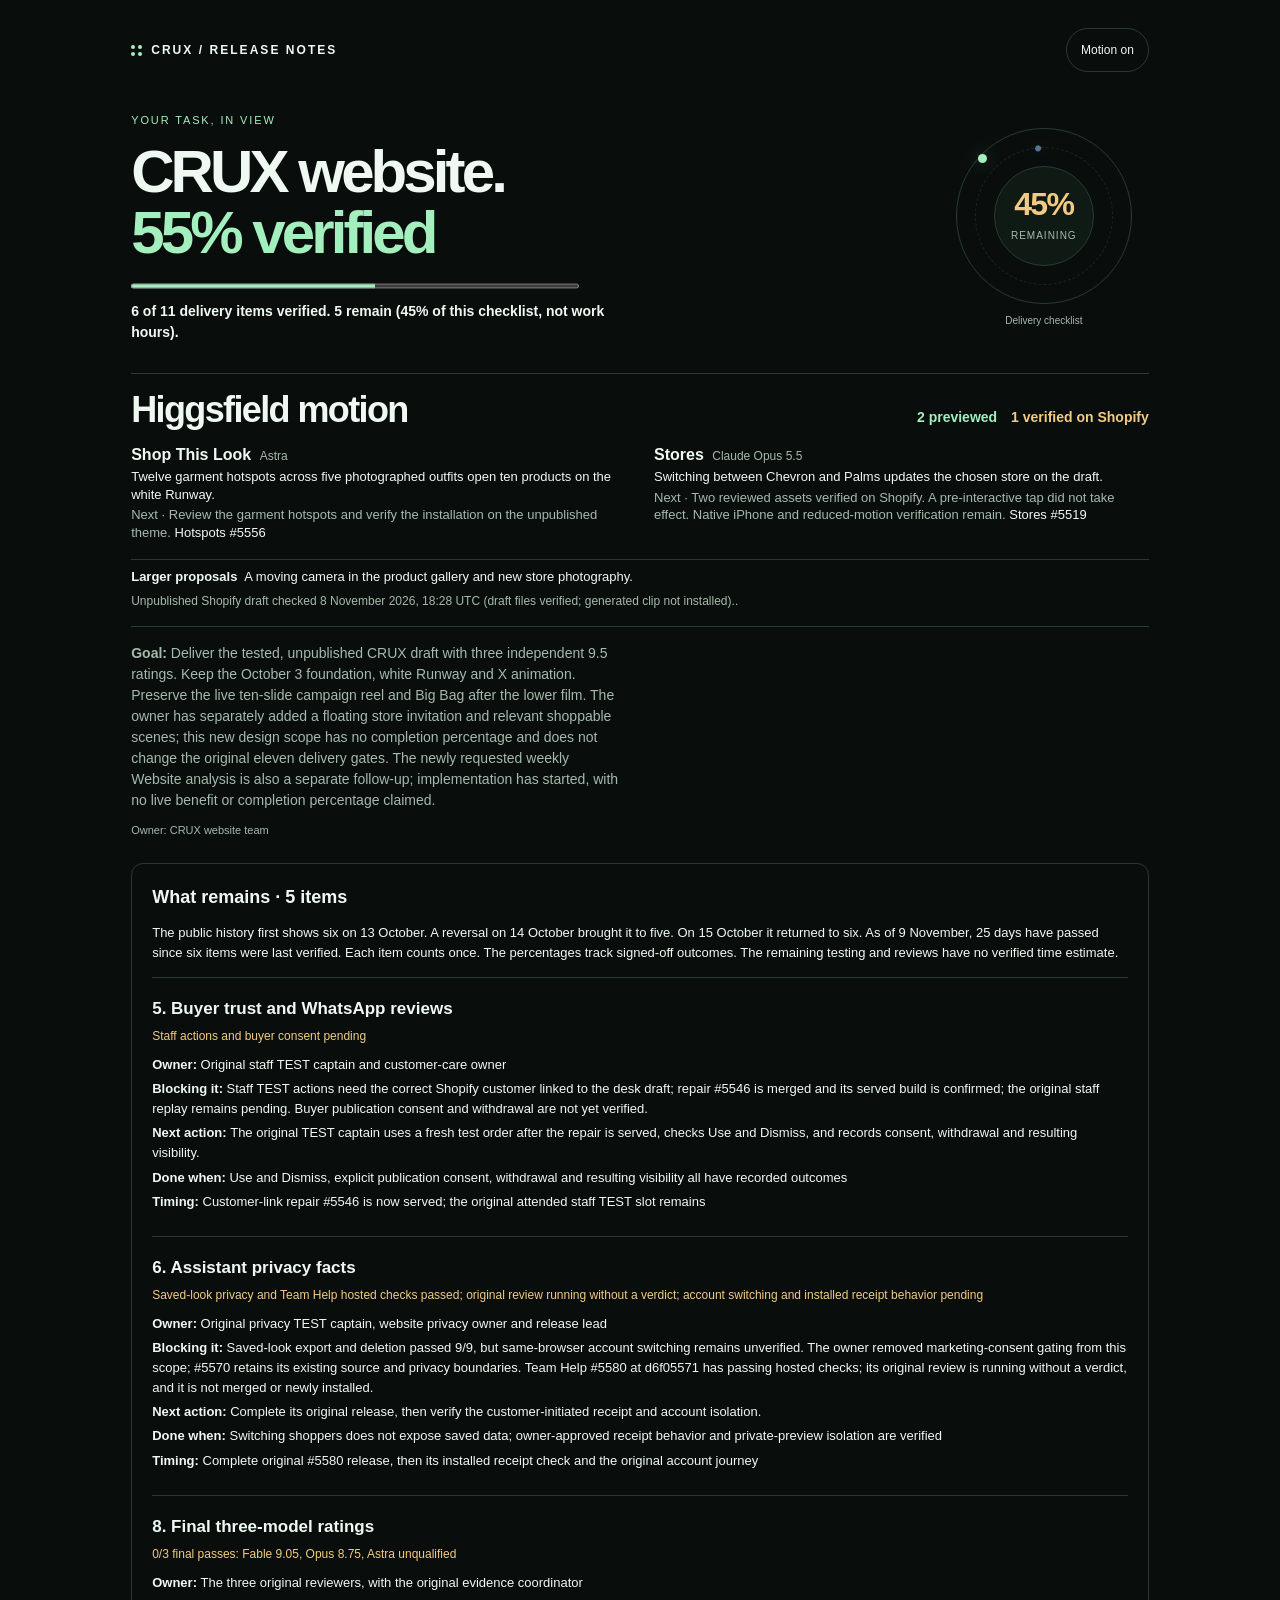
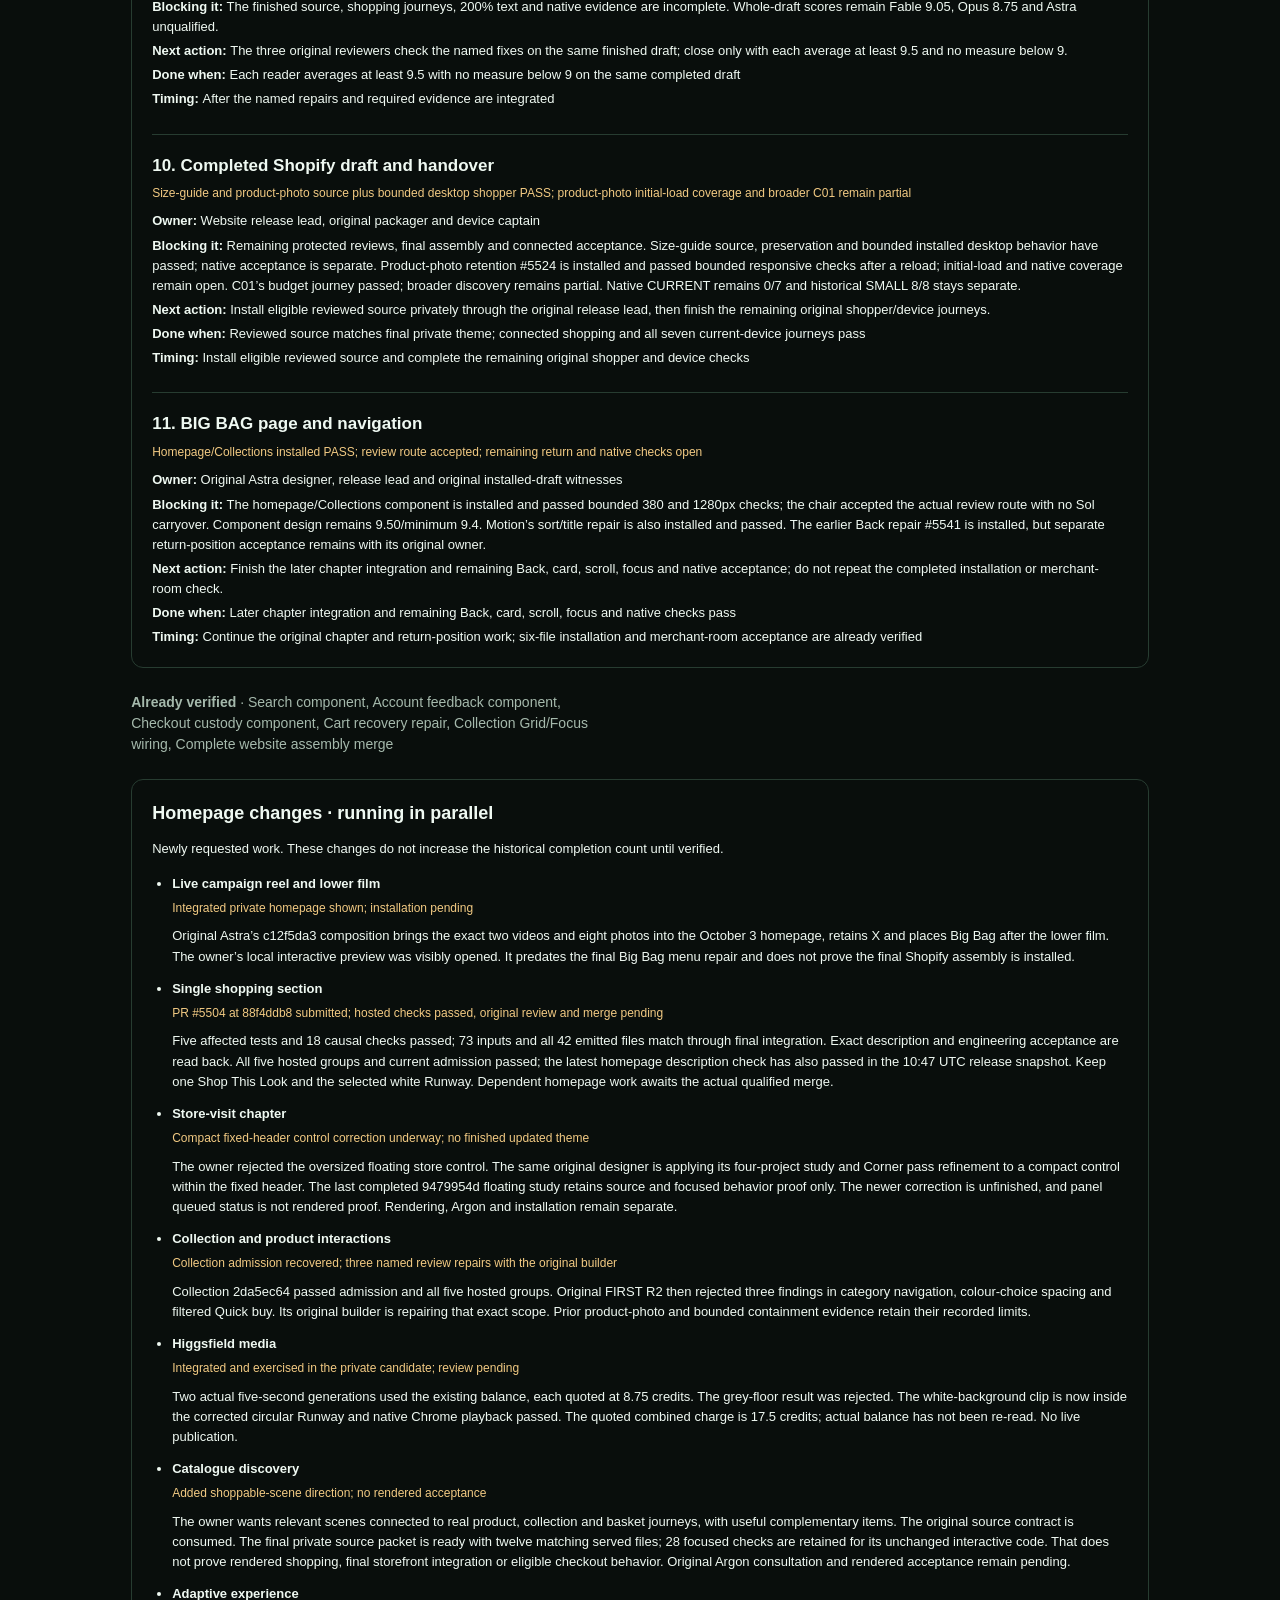
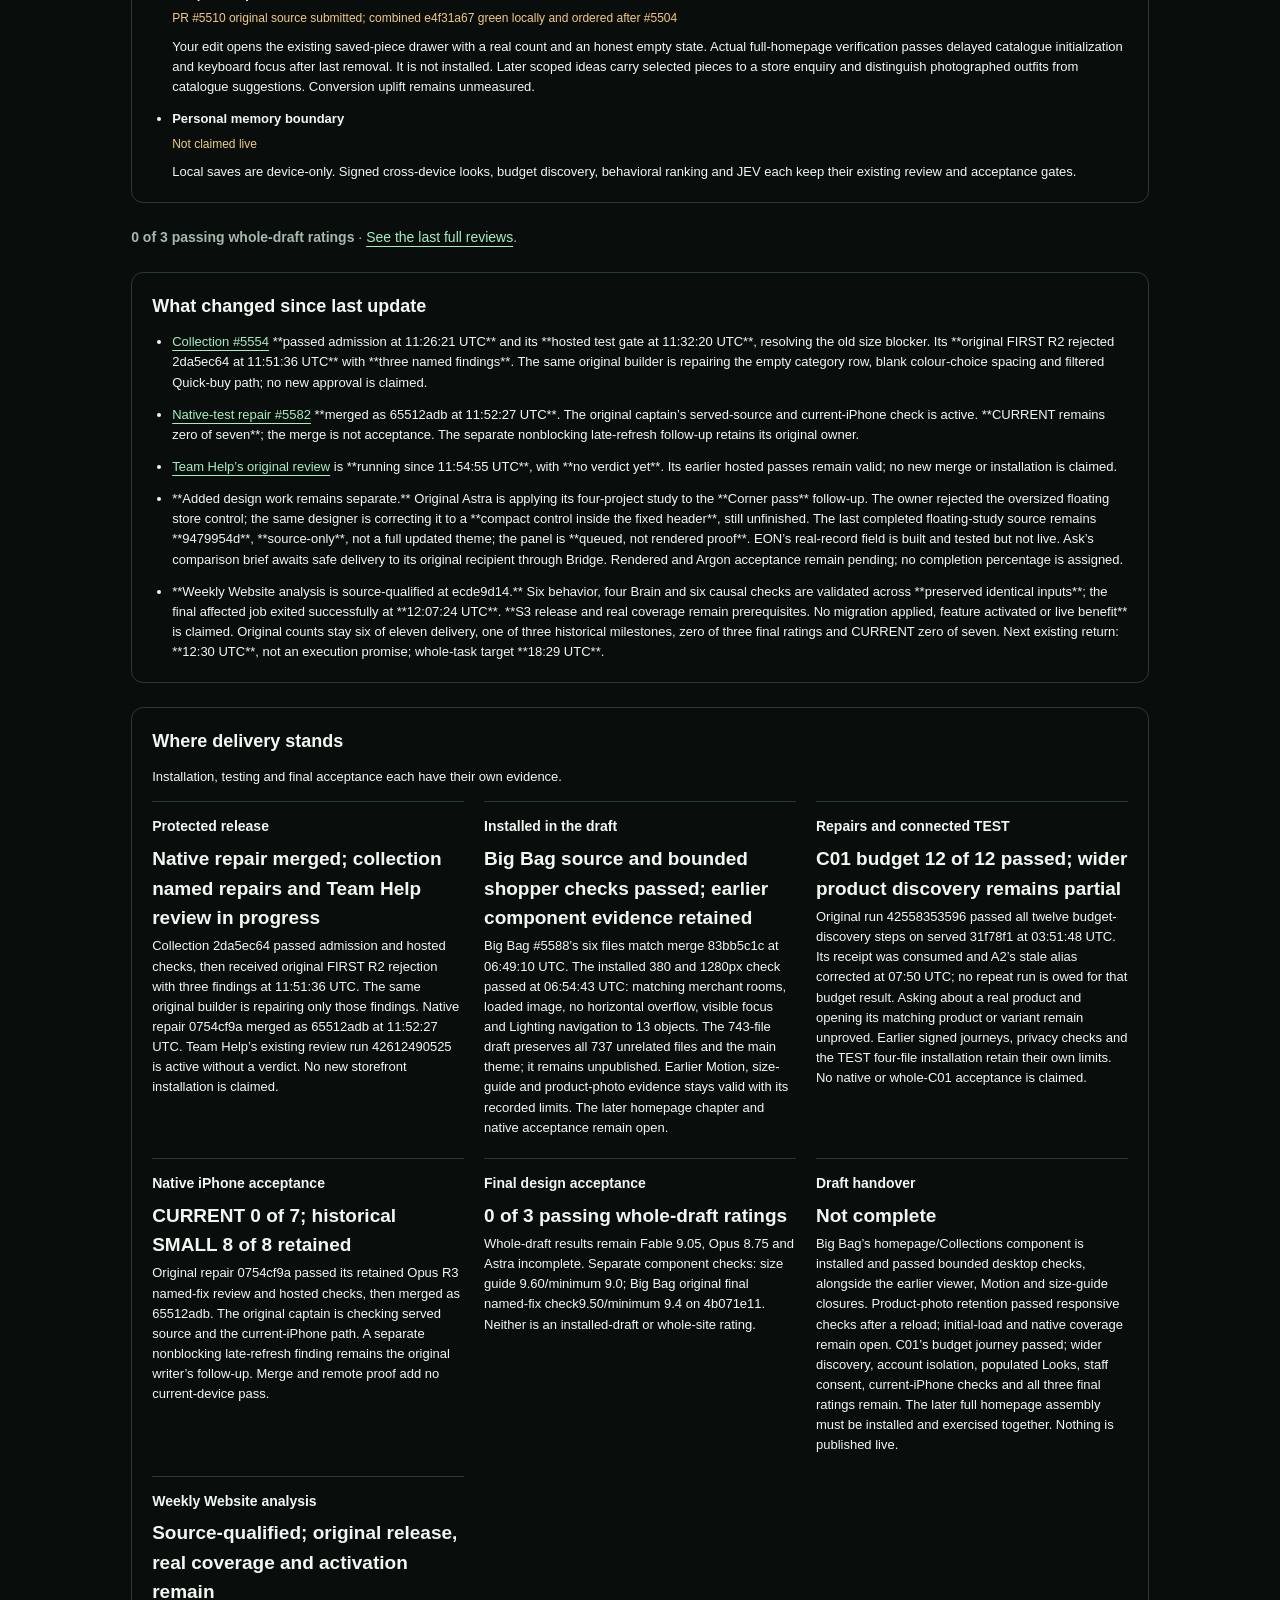
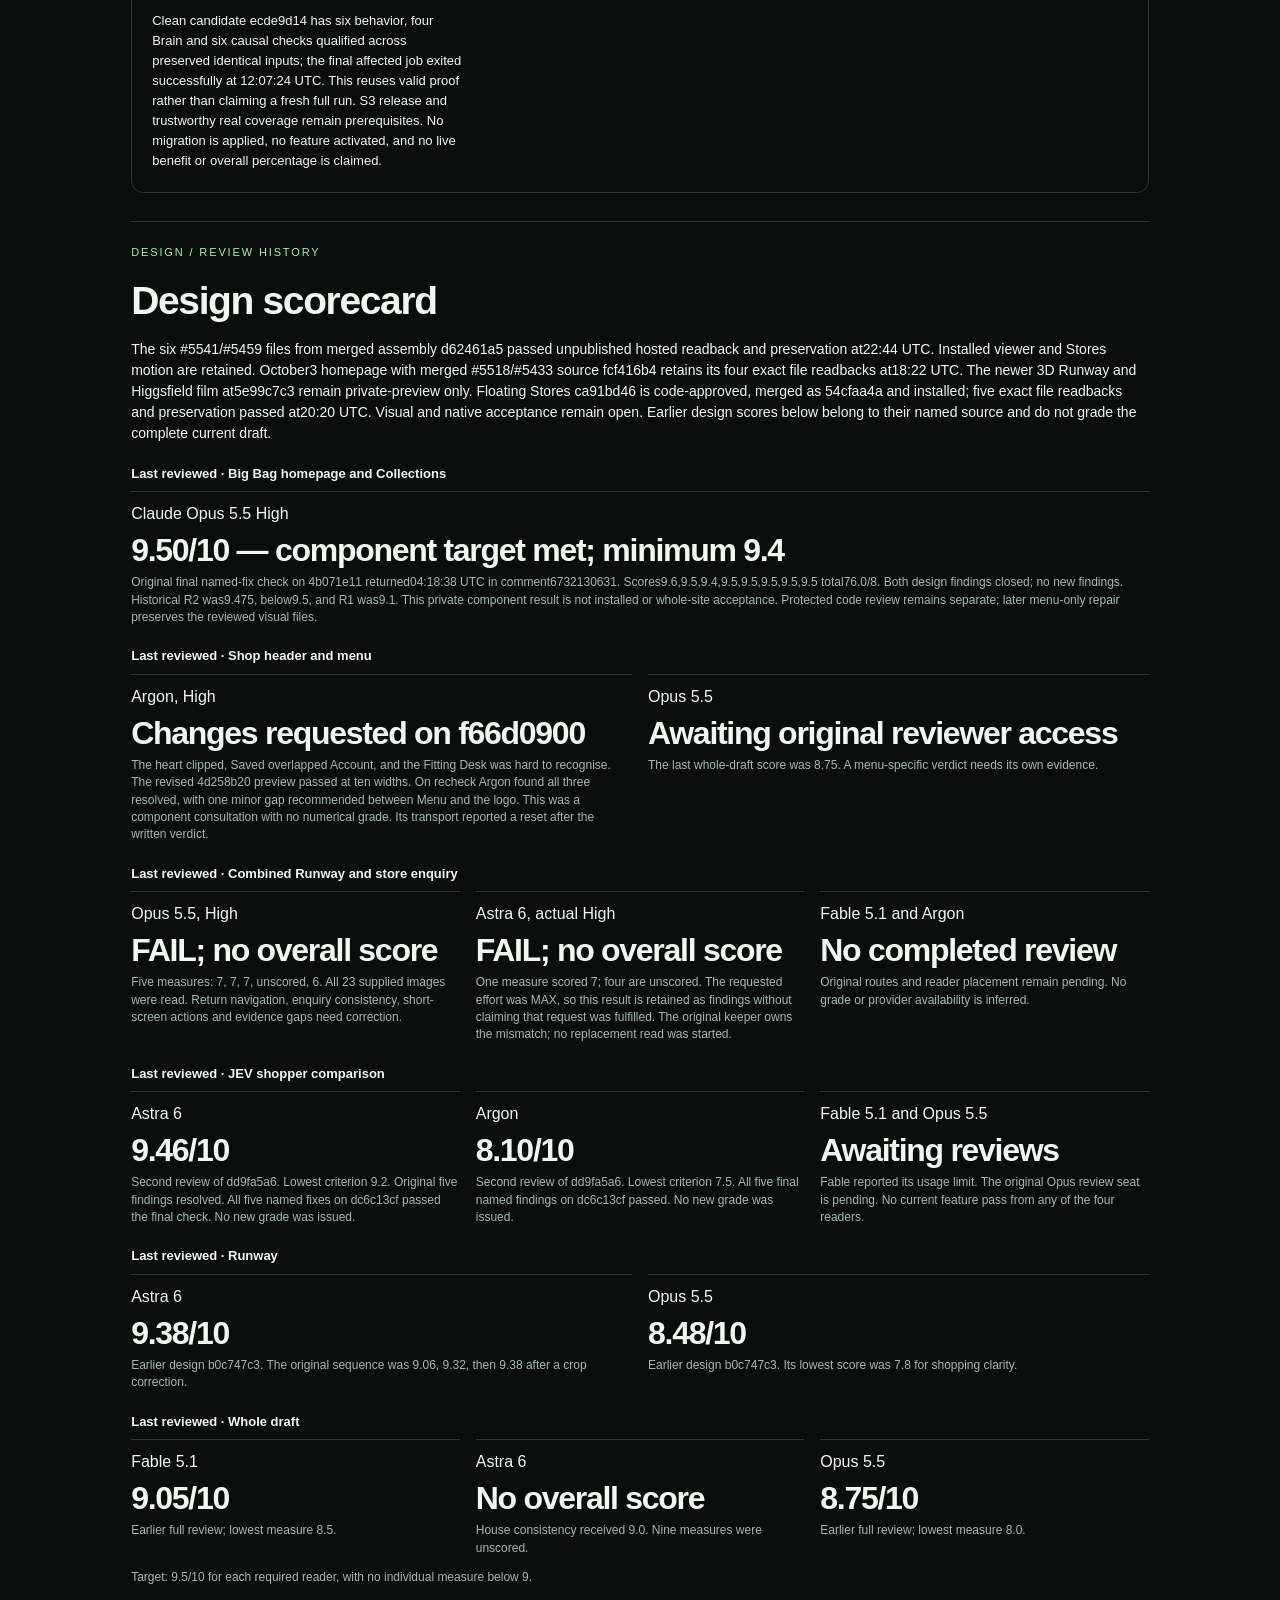
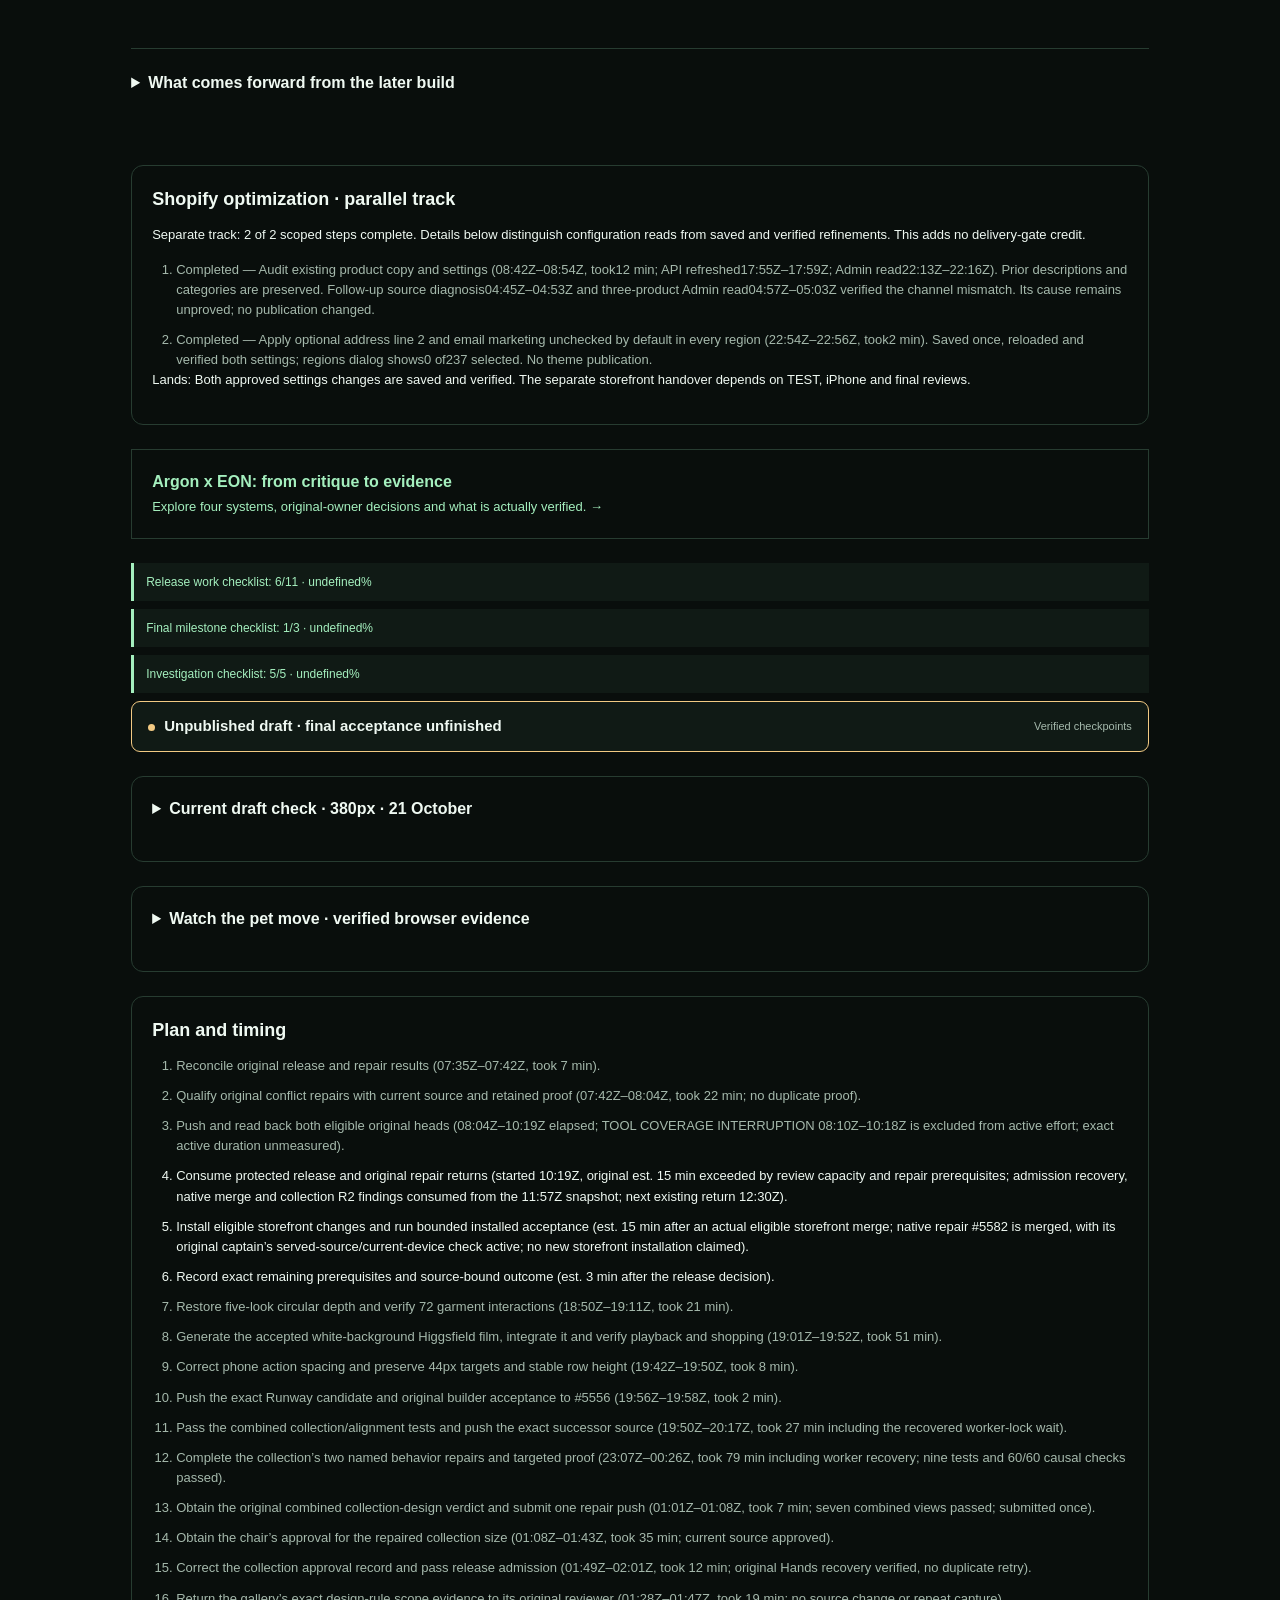
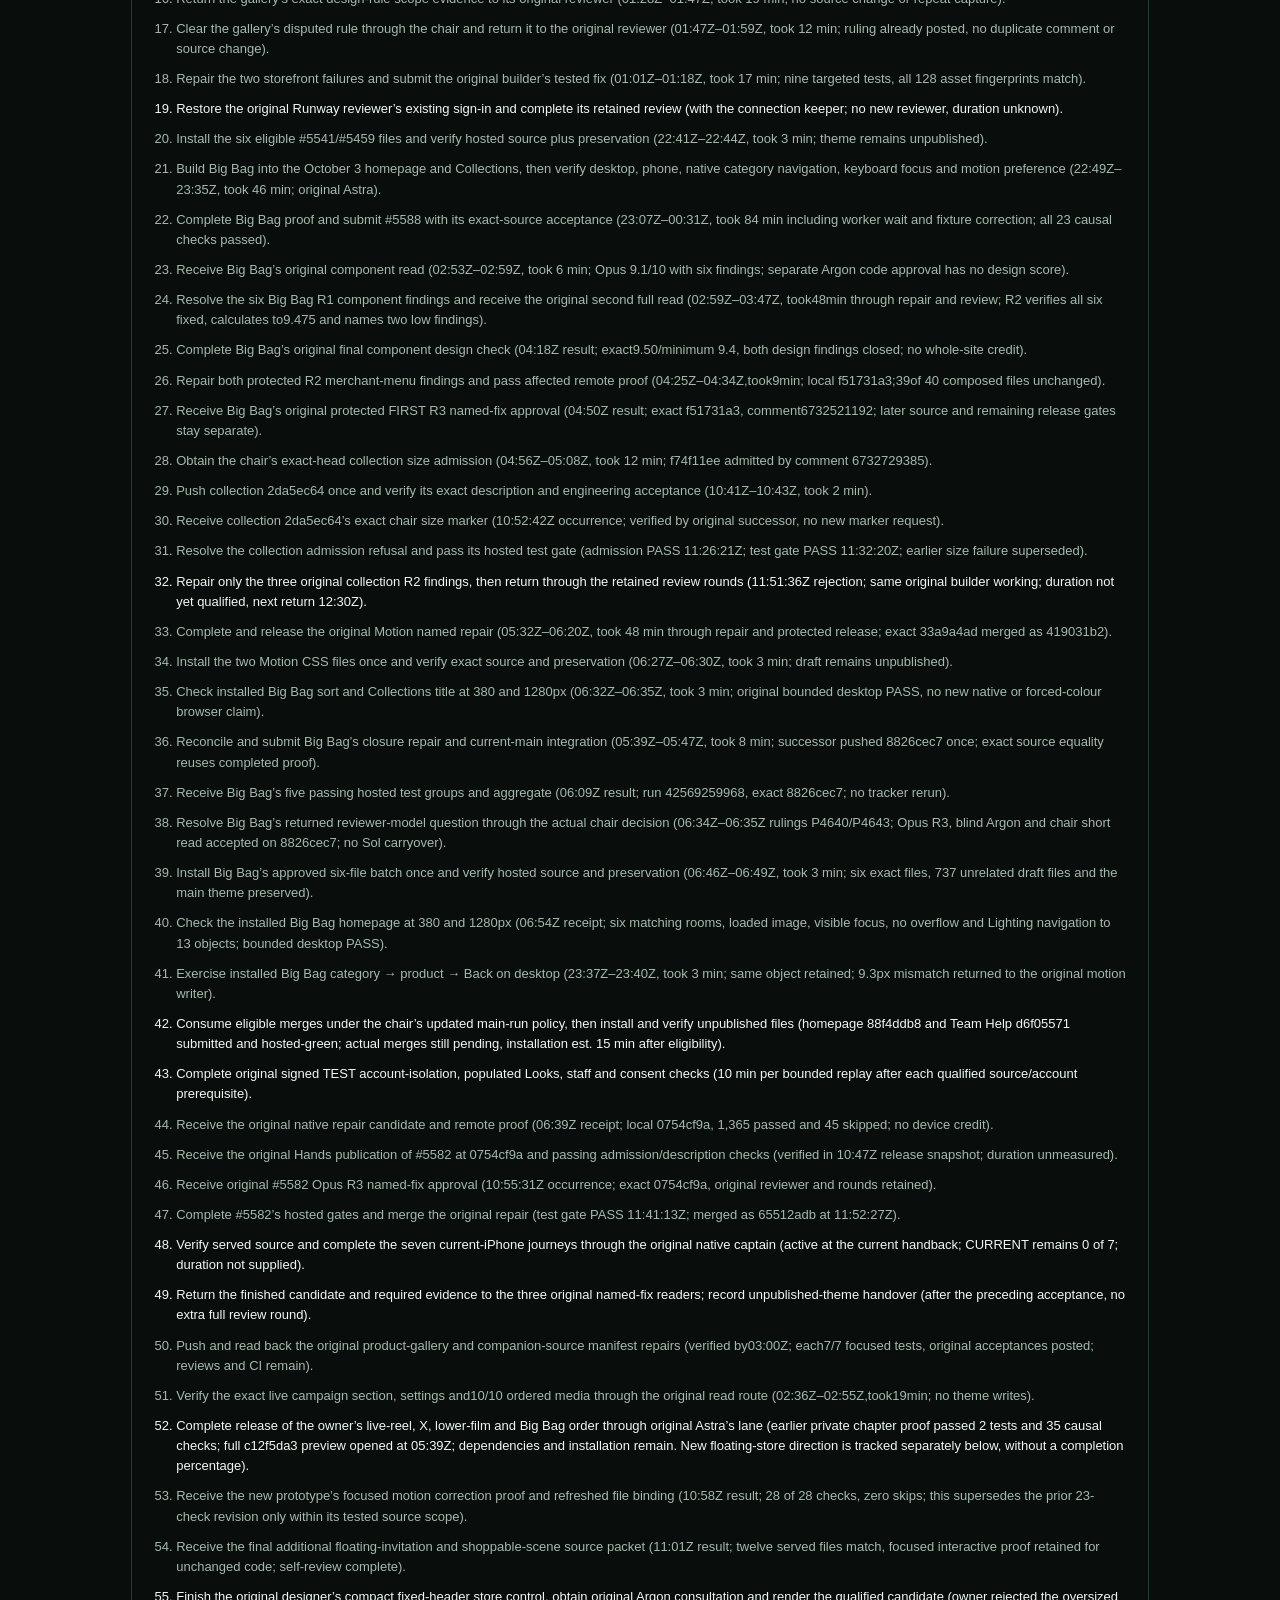
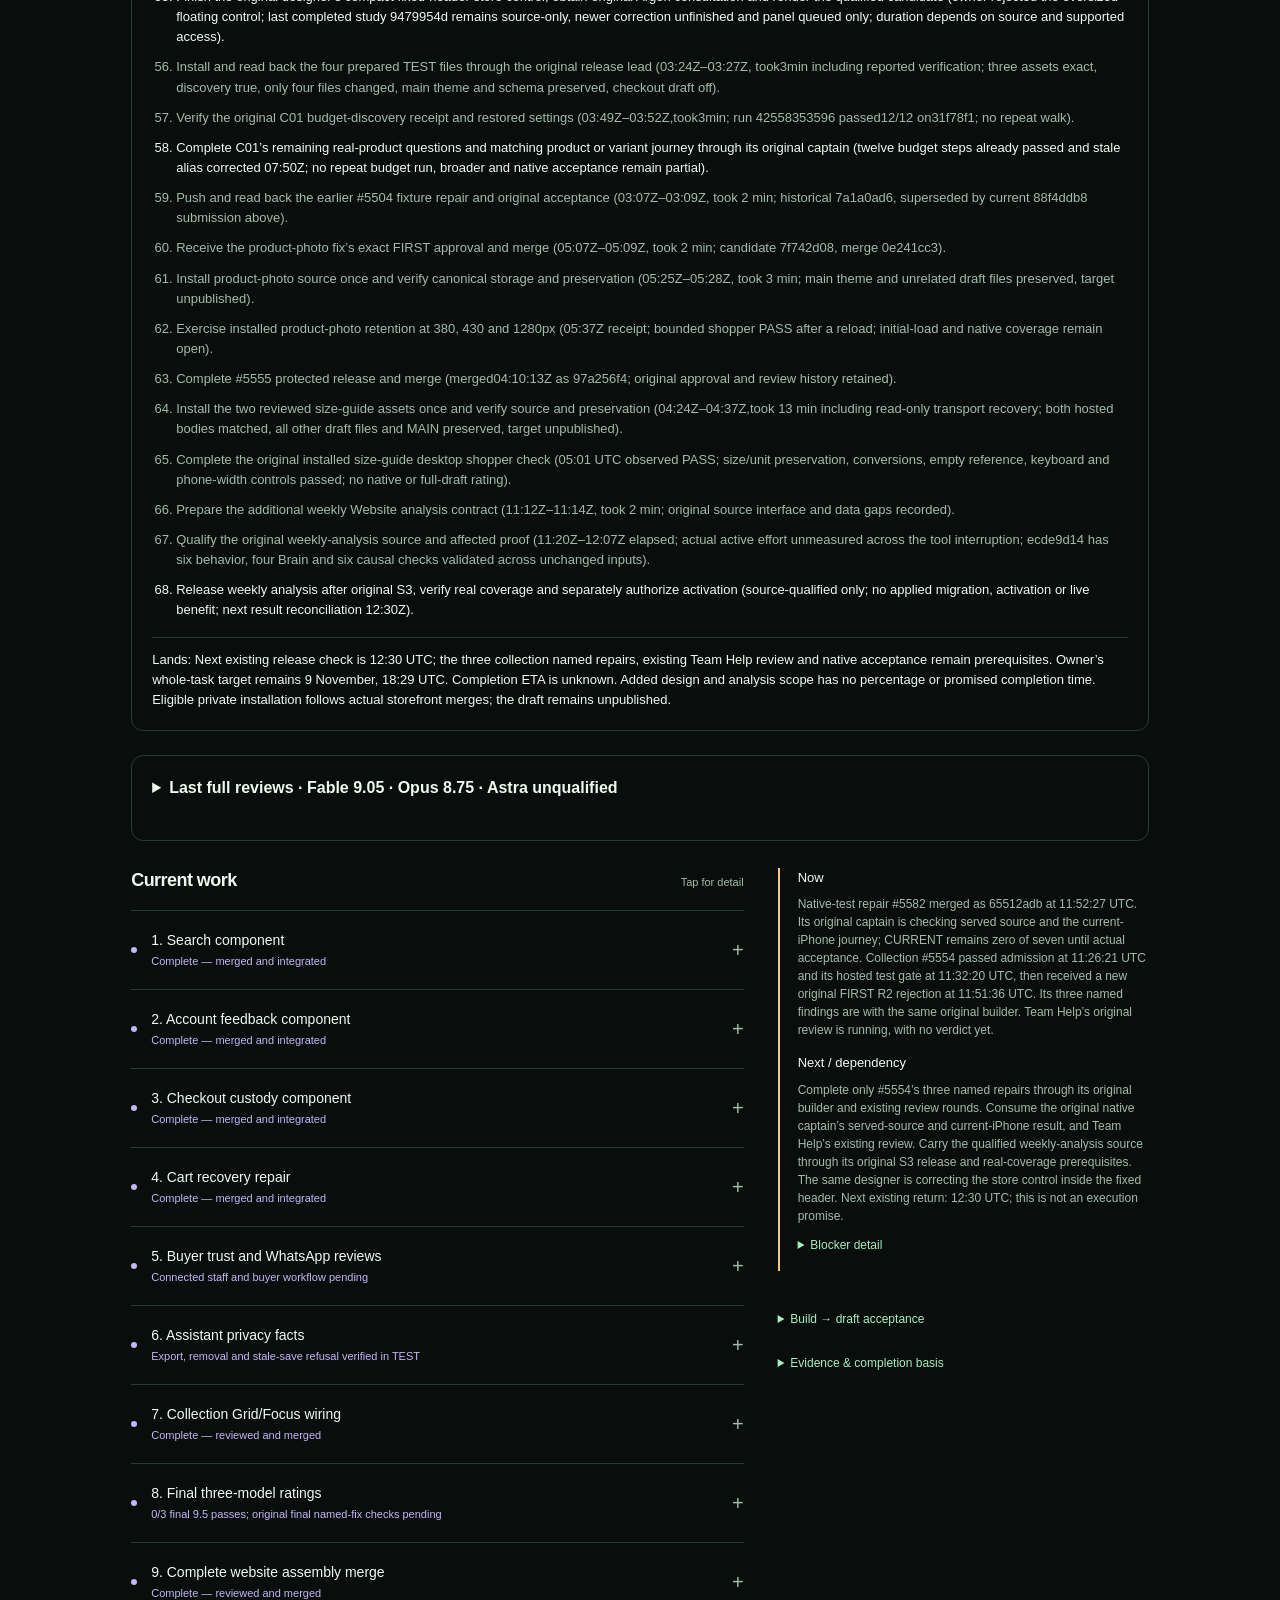
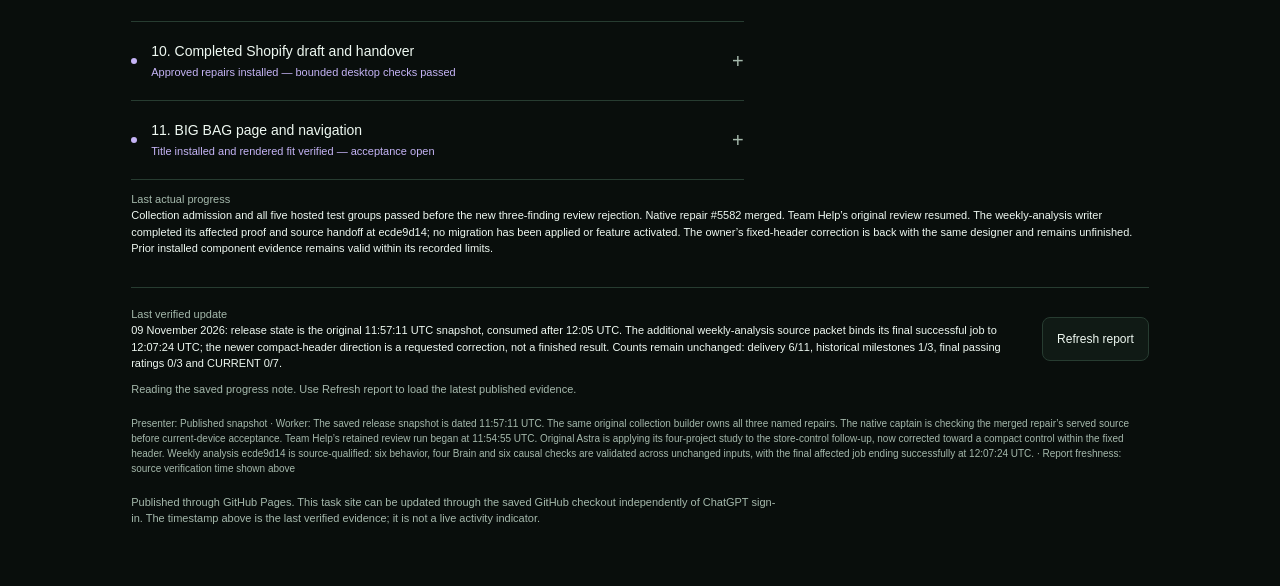
==== commit d957dbd2: "Update verified CRUX website progress" ====
--- a/index.html
+++ b/index.html
@@ -35,16 +35,16 @@
  <header class="top"><div class="brand"><span class="mark" aria-hidden="true"><i></i><i></i><i></i><i></i></span> CRUX / Release notes</div><button id="motion" type="button" aria-pressed="false">Motion off</button></header>
  <section class="hero" aria-labelledby="title"><div><p class="eyebrow">Your task, in view</p><h1 id="title">CRUX website.<br><span id="percent">55% verified</span></h1><progress id="delivery-meter" aria-label="Verified delivery items" value="6" max="11"></progress><p class="intro" id="fraction">6 of 11 delivery items verified. 5 remain (45% of this checklist, not work hours).</p></div><div><div class="signal" role="img" id="signal"><div class="orbit outer" aria-hidden="true"></div><div class="orbit inner" aria-hidden="true"></div><div class="signal-center"><b id="ring-percent">45%</b><small>Remaining</small></div></div><p class="signal-caption">Delivery checklist</p></div></section>
 <section id="higgsfield-motion" aria-labelledby="motion-title"><div class="motion-heading"><h2 id="motion-title">Higgsfield motion</h2><p class="motion-counts"><strong id="motion-previewed">2 previewed</strong><strong id="motion-verified">1 verified on Shopify</strong></p></div><ul id="motion-treatments"><li><h3>Shop This Look <small>Astra</small></h3><p>Twelve garment hotspots across five photographed outfits open ten products on the white Runway.</p><p class="motion-next">Next · Review the garment hotspots and verify the installation on the unpublished theme. <span class="motion-review">Hotspots #5556</span></p></li><li><h3>Stores <small>Claude Opus 5.5</small></h3><p>Switching between Chevron and Palms updates the chosen store on the draft.</p><p class="motion-next">Next · Two reviewed assets verified on Shopify. A pre-interactive tap did not take effect. Native iPhone and reduced-motion verification remain. <span class="motion-review">Stores #5519</span></p></li></ul><p class="motion-proposals"><b>Larger proposals</b> <span id="motion-proposals">A moving camera in the product gallery and new store photography.</span></p><small class="motion-checked">Unpublished Shopify draft checked <span id="motion-checked">8 November 2026, 18:28 UTC (draft files verified; generated clip not installed).</span>.</small></section>
- <p class="intro"><strong>Goal: </strong><span id="outcome"></span></p><p id="owner" class="timestamp"></p><section class="timed-plan current-update" aria-labelledby="open-gates-heading"><h2 id="open-gates-heading">What remains · 5 items</h2><p id="checklist-history">The public history first shows six on 13 October. A reversal on 14 October brought it to five. On 15 October it returned to six. As of 9 November, 25 days have passed since six items were last verified. Each item counts once. The percentages track signed-off outcomes. The remaining testing and reviews have no verified time estimate.</p><ul id="open-delivery-gates"><li><strong>5. Buyer trust and WhatsApp reviews</strong><span class="gate-state">Staff actions and buyer consent pending</span><p><b>Owner: </b>Original staff TEST captain and customer-care owner</p><p><b>Blocking it: </b>Staff TEST actions need the correct Shopify customer linked to the desk draft; repair #5546 is merged and its served build is confirmed; the original staff replay remains pending. Buyer publication consent and withdrawal are not yet verified.</p><p><b>Next action: </b>The original TEST captain uses a fresh test order after the repair is served, checks Use and Dismiss, and records consent, withdrawal and resulting visibility.</p><p><b>Done when: </b>Use and Dismiss, explicit publication consent, withdrawal and resulting visibility all have recorded outcomes</p><p><b>Timing: </b>Customer-link repair #5546 is now served; the original attended staff TEST slot remains</p></li><li><strong>6. Assistant privacy facts</strong><span class="gate-state">Saved-look privacy passed; Team Help hosted checks passed but protected review is usage-deferred; account switching and installed receipt behavior pending</span><p><b>Owner: </b>Original privacy TEST captain, website privacy owner and release lead</p><p><b>Blocking it: </b>Saved-look export and deletion passed 9/9, but same-browser account switching remains unverified. The owner removed marketing-consent gating from this scope; #5570 retains its existing source and privacy boundaries. Team Help #5580 at d6f05571 has passing hosted checks; its original review is deferred by the usage limit, and it is not merged or newly installed.</p><p><b>Next action: </b>Complete its original release, then verify the customer-initiated receipt and account isolation.</p><p><b>Done when: </b>Switching shoppers does not expose saved data; owner-approved receipt behavior and private-preview isolation are verified</p><p><b>Timing: </b>Complete original #5580 release, then its installed receipt check and the original account journey</p></li><li><strong>8. Final three-model ratings</strong><span class="gate-state">0/3 final passes: Fable 9.05, Opus 8.75, Astra unqualified</span><p><b>Owner: </b>The three original reviewers, with the original evidence coordinator</p><p><b>Blocking it: </b>The finished source, shopping journeys, 200% text and native evidence are incomplete. Whole-draft scores remain Fable 9.05, Opus 8.75 and Astra unqualified.</p><p><b>Next action: </b>The three original reviewers check the named fixes on the same finished draft; close only with each average at least 9.5 and no measure below 9.</p><p><b>Done when: </b>Each reader averages at least 9.5 with no measure below 9 on the same completed draft</p><p><b>Timing: </b>After the named repairs and required evidence are integrated</p></li><li><strong>10. Completed Shopify draft and handover</strong><span class="gate-state">Size-guide and product-photo source plus bounded desktop shopper PASS; product-photo initial-load coverage and broader C01 remain partial</span><p><b>Owner: </b>Website release lead, original packager and device captain</p><p><b>Blocking it: </b>Remaining protected reviews, final assembly and connected acceptance. Size-guide source, preservation and bounded installed desktop behavior have passed; native acceptance is separate. Product-photo retention #5524 is installed and passed bounded responsive checks after a reload; initial-load and native coverage remain open. C01’s budget journey passed; broader discovery remains partial. Native CURRENT remains 0/7 and historical SMALL 8/8 stays separate.</p><p><b>Next action: </b>Install eligible reviewed source privately through the original release lead, then finish the remaining original shopper/device journeys.</p><p><b>Done when: </b>Reviewed source matches final private theme; connected shopping and all seven current-device journeys pass</p><p><b>Timing: </b>Install eligible reviewed source and complete the remaining original shopper and device checks</p></li><li><strong>11. BIG BAG page and navigation</strong><span class="gate-state">Homepage/Collections installed PASS; review route accepted; remaining return and native checks open</span><p><b>Owner: </b>Original Astra designer, release lead and original installed-draft witnesses</p><p><b>Blocking it: </b>The homepage/Collections component is installed and passed bounded 380 and 1280px checks; the chair accepted the actual review route with no Sol carryover. Component design remains 9.50/minimum 9.4. Motion’s sort/title repair is also installed and passed. The earlier Back repair #5541 is installed, but separate return-position acceptance remains with its original owner.</p><p><b>Next action: </b>Finish the later chapter integration and remaining Back, card, scroll, focus and native acceptance; do not repeat the completed installation or merchant-room check.</p><p><b>Done when: </b>Later chapter integration and remaining Back, card, scroll, focus and native checks pass</p><p><b>Timing: </b>Continue the original chapter and return-position work; six-file installation and merchant-room acceptance are already verified</p></li></ul></section><p class="intro"><strong>Already verified</strong> · <span id="completed-delivery">Search component, Account feedback component, Checkout custody component, Cart recovery repair, Collection Grid/Focus wiring, Complete website assembly merge</span></p><section class="timed-plan current-update" aria-labelledby="homepage-direction-heading"><h2 id="homepage-direction-heading">Homepage changes · running in parallel</h2><p>Newly requested work. These changes do not increase the historical completion count until verified.</p><ul id="homepage-direction"><li><strong>Live campaign reel and lower film</strong><span class="gate-state">Integrated private homepage shown; installation pending</span><p>Original Astra’s c12f5da3 composition brings the exact two videos and eight photos into the October 3 homepage, retains X and places Big Bag after the lower film. The owner’s local interactive preview was visibly opened. It predates the final Big Bag menu repair and does not prove the final Shopify assembly is installed.</p></li><li><strong>Single shopping section</strong><span class="gate-state">PR #5504 at 88f4ddb8 submitted; hosted checks passed, original review and merge pending</span><p>Five affected tests and 18 causal checks passed; 73 inputs and all 42 emitted files match through final integration. Exact description and engineering acceptance are read back. All five hosted groups and current admission passed; the latest homepage description check has also passed in the 10:47 UTC release snapshot. Keep one Shop This Look and the selected white Runway. Dependent homepage work awaits the actual qualified merge.</p></li><li><strong>Store-visit chapter</strong><span class="gate-state">Earlier private composition retained; owner requested a new floating invitation</span><p>The earlier COME THROUGH chapter remains historical private-preview evidence. The owner now wants an animated nearest-store invitation floating over the page, with a more engaging route into a visit. This separate original-designer prototype has a completed private source packet and focused behavior proof; rendered acceptance and installation are not established.</p></li><li><strong>Collection and product interactions</strong><span class="gate-state">Collection marker present but admission still fails; product-photo fix remains installed</span><p>Collection 2da5ec64’s description and acceptance are verified. Its exact chair marker is present, but the 11:15:47 rerun still rejects size; three of five hosted test groups passed at 11:19:28 UTC. The changed failure is with the original Bridge and the original Cloud C route remains intact. Prior bounded containment and product-photo acceptance retain their recorded limits.</p></li><li><strong>Higgsfield media</strong><span class="gate-state">Integrated and exercised in the private candidate; review pending</span><p>Two actual five-second generations used the existing balance, each quoted at 8.75 credits. The grey-floor result was rejected. The white-background clip is now inside the corrected circular Runway and native Chrome playback passed. The quoted combined charge is 17.5 credits; actual balance has not been re-read. No live publication.</p></li><li><strong>Catalogue discovery</strong><span class="gate-state">Added shoppable-scene direction; no rendered acceptance</span><p>The owner wants relevant scenes connected to real product, collection and basket journeys, with useful complementary items. The original source contract is consumed. The final private source packet is ready with twelve matching served files; 28 focused checks are retained for its unchanged interactive code. That does not prove rendered shopping, final storefront integration or eligible checkout behavior. Original Argon consultation and rendered acceptance remain pending.</p></li><li><strong>Adaptive experience</strong><span class="gate-state">PR #5510 original source submitted; combined e4f31a67 green locally and ordered after #5504</span><p>Your edit opens the existing saved-piece drawer with a real count and an honest empty state. Actual full-homepage verification passes delayed catalogue initialization and keyboard focus after last removal. It is not installed. Later scoped ideas carry selected pieces to a store enquiry and distinguish photographed outfits from catalogue suggestions. Conversion uplift remains unmeasured.</p></li><li><strong>Personal memory boundary</strong><span class="gate-state">Not claimed live</span><p>Local saves are device-only. Signed cross-device looks, budget discovery, behavioral ranking and JEV each keep their existing review and acceptance gates.</p></li></ul></section><p class="intro"><strong id="final-rating-count">0 of 3 passing whole-draft ratings</strong> · <a href="#rating-history">See the last full reviews</a>.</p><section class="timed-plan current-update" aria-labelledby="recent-changes-heading"><h2 id="recent-changes-heading">What changed since last update</h2><ul id="recent-changes"><li><a href="https://github.com/EON-CRUX/3.09/pull/5554#issuecomment-6738224969">Collection #5554’s exact size marker</a> is **present**, posted at **10:52:42 UTC** for **2da5ec64**. The later <a href="https://github.com/EON-CRUX/3.09/actions/runs/42602800556/job/129127167214">admission rerun</a> nevertheless **failed at 11:15:47 UTC**: one of twelve requirements failed on **1,038 lines across 15 files**. That changed failure returned once to the original Bridge at **11:20 UTC**; the original Cloud C final named-fix route is retained.</li><li><a href="https://github.com/EON-CRUX/3.09/pull/5582#issuecomment-6738279129">Native-test repair #5582</a> received **original Opus R3 APPROVE at 10:55:31 UTC** on **0754cf9a**. The final named fixes hold. A separate **nonblocking late-refresh follow-up** remains with the original writer. The repair is **open and uninstalled**, with no current-iPhone pass claimed.</li><li>**Hosted snapshot: 11:19:28 UTC.** Collection: **three of five test groups passed**, two running, pins and guards passed. Native repair: **four of five test groups passed**, one running, all three pin groups passed. **No new eligible merge** was verified; this snapshot is not a forecast of later results.</li><li>**Additional weekly Website analysis is now being implemented by the original writer.** Its contract is prepared; source mining, storage, time-window handling and proof are underway. The final integration agreement remains pending. **No migration installed, live findings or measured benefit** is claimed, and the added scope has **no completion percentage**.</li><li>The floating-store and shoppable-scenes prototype remains **source-ready only**; **rendered and Argon acceptance remain pending**. Earlier installed evidence is retained. Original delivery stays six of eleven, historical milestones one of three, final ratings zero of three and native CURRENT zero of seven. Next existing return: **11:50 UTC**, not an execution promise. Whole-task target: **18:29 UTC**; completion ETA is unknown.</li></ul></section><section class="timed-plan current-update" aria-labelledby="delivery-stage-heading"><h2 id="delivery-stage-heading">Where delivery stands</h2><p>Installation, testing and final acceptance each have their own evidence.</p><ul id="delivery-stages"><li><h3>Protected release</h3><strong>Native named-fix review approved; collection admission still fails after its marker</strong><p>Exact native repair 0754cf9a has original Opus R3 approval, four hosted groups and three pin groups passed; one hosted group was running at 11:19:28 UTC. Collection 2da5ec64 has its exact chair marker, yet the 11:15:47 admission result refuses size. Three hosted groups, pins and guards passed; two test groups were running. The original Bridge has the changed failure. No new eligible merge or installation is established.</p></li><li><h3>Installed in the draft</h3><strong>Big Bag source and bounded shopper checks passed; earlier component evidence retained</strong><p>Big Bag #5588’s six files match merge 83bb5c1c at 06:49:10 UTC. The installed 380 and 1280px check passed at 06:54:43 UTC: matching merchant rooms, loaded image, no horizontal overflow, visible focus and Lighting navigation to 13 objects. The 743-file draft preserves all 737 unrelated files and the main theme; it remains unpublished. Earlier Motion, size-guide and product-photo evidence stays valid with its recorded limits. The later homepage chapter and native acceptance remain open.</p></li><li><h3>Repairs and connected TEST</h3><strong>C01 budget 12 of 12 passed; wider product discovery remains partial</strong><p>Original run 42558353596 passed all twelve budget-discovery steps on served 31f78f1 at 03:51:48 UTC. Its receipt was consumed and A2’s stale alias corrected at 07:50 UTC; no repeat run is owed for that budget result. Asking about a real product and opening its matching product or variant remain unproved. Earlier signed journeys, privacy checks and the TEST four-file installation retain their own limits. No native or whole-C01 acceptance is claimed.</p></li><li><h3>Native iPhone acceptance</h3><strong>CURRENT 0 of 7; historical SMALL 8 of 8 retained</strong><p>Original Opus R3 approved repair 0754cf9a at 10:55:31 UTC. Its admission and description checks remain passed; four of five hosted test groups and all three pin groups passed, with one hosted group running at 11:19:28 UTC. It remains open and uninstalled. A separate nonblocking late-refresh finding belongs to the original writer’s follow-up. Review approval and remote proof add no current-device pass.</p></li><li><h3>Final design acceptance</h3><strong>0 of 3 passing whole-draft ratings</strong><p>Whole-draft results remain Fable 9.05, Opus 8.75 and Astra incomplete. Separate component checks: size guide 9.60/minimum 9.0; Big Bag original final named-fix check9.50/minimum 9.4 on 4b071e11. Neither is an installed-draft or whole-site rating.</p></li><li><h3>Draft handover</h3><strong>Not complete</strong><p>Big Bag’s homepage/Collections component is installed and passed bounded desktop checks, alongside the earlier viewer, Motion and size-guide closures. Product-photo retention passed responsive checks after a reload; initial-load and native coverage remain open. C01’s budget journey passed; wider discovery, account isolation, populated Looks, staff consent, current-iPhone checks and all three final ratings remain. The later full homepage assembly must be installed and exercised together. Nothing is published live.</p></li><li><h3>Weekly Website analysis</h3><strong>Original implementation executing; final integration agreement pending</strong><p>The requested contract is prepared and the same original writer has begun source mining, storage, time-window handling and proof in an isolated workspace. The final connection to the existing opportunity-scanning interface remains pending. No migration is installed, no live findings or benefit are claimed, and this additional scope has no overall percentage.</p></li></ul></section><section class="scoreboard" id="design-scorecard" aria-labelledby="design-score-title"><p class="eyebrow">DESIGN / REVIEW HISTORY</p><h2 id="design-score-title">Design scorecard</h2><p class="current-score">The six #5541/#5459 files from merged assembly d62461a5 passed unpublished hosted readback and preservation at22:44 UTC. Installed viewer and Stores motion are retained. October3 homepage with merged #5518/#5433 source fcf416b4 retains its four exact file readbacks at18:22 UTC. The newer 3D Runway and Higgsfield film at5e99c7c3 remain private-preview only. Floating Stores ca91bd46 is code-approved, merged as 54cfaa4a and installed; five exact file readbacks and preservation passed at20:20 UTC. Visual and native acceptance remain open. Earlier design scores below belong to their named source and do not grade the complete current draft.</p><h3>Last reviewed · Big Bag homepage and Collections</h3><ul><li><span>Claude Opus 5.5 High</span><strong>9.50/10 — component target met; minimum 9.4</strong><small>Original final named-fix check on 4b071e11 returned04:18:38 UTC in comment6732130631. Scores9.6,9.5,9.4,9.5,9.5,9.5,9.5,9.5 total76.0/8. Both design findings closed; no new findings. Historical R2 was9.475, below9.5, and R1 was9.1. This private component result is not installed or whole-site acceptance. Protected code review remains separate; later menu-only repair preserves the reviewed visual files.</small></li></ul><h3>Last reviewed · Shop header and menu</h3><ul><li><span>Argon, High</span><strong>Changes requested on f66d0900</strong><small>The heart clipped, Saved overlapped Account, and the Fitting Desk was hard to recognise. The revised 4d258b20 preview passed at ten widths. On recheck Argon found all three resolved, with one minor gap recommended between Menu and the logo. This was a component consultation with no numerical grade. Its transport reported a reset after the written verdict.</small></li><li><span>Opus 5.5</span><strong>Awaiting original reviewer access</strong><small>The last whole-draft score was 8.75. A menu-specific verdict needs its own evidence.</small></li></ul><h3>Last reviewed · Combined Runway and store enquiry</h3><ul><li><span>Opus 5.5, High</span><strong>FAIL; no overall score</strong><small>Five measures: 7, 7, 7, unscored, 6. All 23 supplied images were read. Return navigation, enquiry consistency, short-screen actions and evidence gaps need correction.</small></li><li><span>Astra 6, actual High</span><strong>FAIL; no overall score</strong><small>One measure scored 7; four are unscored. The requested effort was MAX, so this result is retained as findings without claiming that request was fulfilled. The original keeper owns the mismatch; no replacement read was started.</small></li><li><span>Fable 5.1 and Argon</span><strong>No completed review</strong><small>Original routes and reader placement remain pending. No grade or provider availability is inferred.</small></li></ul><h3>Last reviewed · JEV shopper comparison</h3><ul><li><span>Astra 6</span><strong>9.46/10</strong><small>Second review of dd9fa5a6. Lowest criterion 9.2. Original five findings resolved. All five named fixes on dc6c13cf passed the final check. No new grade was issued.</small></li><li><span>Argon</span><strong>8.10/10</strong><small>Second review of dd9fa5a6. Lowest criterion 7.5. All five final named findings on dc6c13cf passed. No new grade was issued.</small></li><li><span>Fable 5.1 and Opus 5.5</span><strong>Awaiting reviews</strong><small>Fable reported its usage limit. The original Opus review seat is pending. No current feature pass from any of the four readers.</small></li></ul><h3>Last reviewed · Runway</h3><ul><li><span>Astra 6</span><strong>9.38/10</strong><small>Earlier design b0c747c3. The original sequence was 9.06, 9.32, then 9.38 after a crop correction.</small></li><li><span>Opus 5.5</span><strong>8.48/10</strong><small>Earlier design b0c747c3. Its lowest score was 7.8 for shopping clarity.</small></li></ul><h3>Last reviewed · Whole draft</h3><ul><li><span>Fable 5.1</span><strong>9.05/10</strong><small>Earlier full review; lowest measure 8.5.</small></li><li><span>Astra 6</span><strong>No overall score</strong><small>House consistency received 9.0. Nine measures were unscored.</small></li><li><span>Opus 5.5</span><strong>8.75/10</strong><small>Earlier full review; lowest measure 8.0.</small></li></ul><p class="target-score">Target: 9.5/10 for each required reader, with no individual measure below 9.</p></section><details class="recovery-list"><summary>What comes forward from the later build</summary><ol><li><strong>Inspect a piece</strong><small>Verified in the unified private build</small><p>Twelve garment entries across five looks. Tap the jersey, compare photos, choose a size or ask a store. The repaired candidate now verifies selected variant, shared-garment identity and return to the originating look. Independent acceptance remains open.</p></li><li><strong>Dress the look</strong><small>In the private preview</small><p>Each numbered piece in the Runway leads to its existing product. Next: verify the unpublished product page, size selection, bag and return to the same look on iPhone.</p></li><li><strong>Browse the collection</strong><small>Private source verified; installed replay pending</small><p>Categories, Grid and Focus and populated filters passed nine Chromium scenarios. The latest two-page replay verified 39 eligible primary links, one unavailable card and 22 colour choices after selecting M and In stock.</p></li><li><strong>Try it in a shop</strong><small>Verified on the private preview</small><p>Open Stores from four pages. The directory link focuses the locations. The repaired private candidate preserves the originating look, selected garment and variant through the store enquiry and return. Native and independent acceptance remain open.</p></li><li><strong>Explore Big Bag</strong><small>Installed component; bounded desktop shopper PASS; separate component design 9.50</small><p>Exact 8826cec7 merged as 83bb5c1c through the chair-accepted Opus R3, blind Argon and chair short read, with no Sol carryover. All six files are installed and source-matched; the 380 and 1280px checks passed with matching rooms, visible focus and Lighting navigation. The original 9.50 design result remains bound to 4b071e11 and its preserved visual files; whole-chapter, return-position, native and final whole-site acceptance remain separate.</p></li></ol></details><section class="timed-plan current-update" aria-labelledby="parallel-track-heading"><h2 id="parallel-track-heading">Shopify optimization · parallel track</h2><p>Separate track: 2 of 2 scoped steps complete. Details below distinguish configuration reads from saved and verified refinements. This adds no delivery-gate credit.</p><ol id="parallel-track-steps"><li data-complete="true">Completed — Audit existing product copy and settings (08:42Z–08:54Z, took12 min; API refreshed17:55Z–17:59Z; Admin read22:13Z–22:16Z). Prior descriptions and categories are preserved. Follow-up source diagnosis04:45Z–04:53Z and three-product Admin read04:57Z–05:03Z verified the channel mismatch. Its cause remains unproved; no publication changed.</li><li data-complete="true">Completed — Apply optional address line 2 and email marketing unchecked by default in every region (22:54Z–22:56Z, took2 min). Saved once, reloaded and verified both settings; regions dialog shows0 of237 selected. No theme publication.</li></ol><p id="parallel-track-landing">Lands: Both approved settings changes are saved and verified. The separate storefront handover depends on TEST, iPhone and final reviews.</p></section><a href="argon/" class="argon-exhibit-link" style="display:block;padding:20px;margin:24px 0;border:1px solid var(--line);text-decoration:none"><strong>Argon x EON: from critique to evidence</strong><br><span style="font-size:13px">Explore four systems, original-owner decisions and what is actually verified. &rarr;</span></a><div id="scoped-slot"></div><details id="supporting-work" hidden><summary>Supporting work</summary><div id="supporting-body"></div></details><div class="milestone"><strong id="milestone">Reading the original milestone…</strong><span>Verified checkpoints</span></div>
+ <p class="intro"><strong>Goal: </strong><span id="outcome"></span></p><p id="owner" class="timestamp"></p><section class="timed-plan current-update" aria-labelledby="open-gates-heading"><h2 id="open-gates-heading">What remains · 5 items</h2><p id="checklist-history">The public history first shows six on 13 October. A reversal on 14 October brought it to five. On 15 October it returned to six. As of 9 November, 25 days have passed since six items were last verified. Each item counts once. The percentages track signed-off outcomes. The remaining testing and reviews have no verified time estimate.</p><ul id="open-delivery-gates"><li><strong>5. Buyer trust and WhatsApp reviews</strong><span class="gate-state">Staff actions and buyer consent pending</span><p><b>Owner: </b>Original staff TEST captain and customer-care owner</p><p><b>Blocking it: </b>Staff TEST actions need the correct Shopify customer linked to the desk draft; repair #5546 is merged and its served build is confirmed; the original staff replay remains pending. Buyer publication consent and withdrawal are not yet verified.</p><p><b>Next action: </b>The original TEST captain uses a fresh test order after the repair is served, checks Use and Dismiss, and records consent, withdrawal and resulting visibility.</p><p><b>Done when: </b>Use and Dismiss, explicit publication consent, withdrawal and resulting visibility all have recorded outcomes</p><p><b>Timing: </b>Customer-link repair #5546 is now served; the original attended staff TEST slot remains</p></li><li><strong>6. Assistant privacy facts</strong><span class="gate-state">Saved-look privacy and Team Help hosted checks passed; original review running without a verdict; account switching and installed receipt behavior pending</span><p><b>Owner: </b>Original privacy TEST captain, website privacy owner and release lead</p><p><b>Blocking it: </b>Saved-look export and deletion passed 9/9, but same-browser account switching remains unverified. The owner removed marketing-consent gating from this scope; #5570 retains its existing source and privacy boundaries. Team Help #5580 at d6f05571 has passing hosted checks; its original review is running without a verdict, and it is not merged or newly installed.</p><p><b>Next action: </b>Complete its original release, then verify the customer-initiated receipt and account isolation.</p><p><b>Done when: </b>Switching shoppers does not expose saved data; owner-approved receipt behavior and private-preview isolation are verified</p><p><b>Timing: </b>Complete original #5580 release, then its installed receipt check and the original account journey</p></li><li><strong>8. Final three-model ratings</strong><span class="gate-state">0/3 final passes: Fable 9.05, Opus 8.75, Astra unqualified</span><p><b>Owner: </b>The three original reviewers, with the original evidence coordinator</p><p><b>Blocking it: </b>The finished source, shopping journeys, 200% text and native evidence are incomplete. Whole-draft scores remain Fable 9.05, Opus 8.75 and Astra unqualified.</p><p><b>Next action: </b>The three original reviewers check the named fixes on the same finished draft; close only with each average at least 9.5 and no measure below 9.</p><p><b>Done when: </b>Each reader averages at least 9.5 with no measure below 9 on the same completed draft</p><p><b>Timing: </b>After the named repairs and required evidence are integrated</p></li><li><strong>10. Completed Shopify draft and handover</strong><span class="gate-state">Size-guide and product-photo source plus bounded desktop shopper PASS; product-photo initial-load coverage and broader C01 remain partial</span><p><b>Owner: </b>Website release lead, original packager and device captain</p><p><b>Blocking it: </b>Remaining protected reviews, final assembly and connected acceptance. Size-guide source, preservation and bounded installed desktop behavior have passed; native acceptance is separate. Product-photo retention #5524 is installed and passed bounded responsive checks after a reload; initial-load and native coverage remain open. C01’s budget journey passed; broader discovery remains partial. Native CURRENT remains 0/7 and historical SMALL 8/8 stays separate.</p><p><b>Next action: </b>Install eligible reviewed source privately through the original release lead, then finish the remaining original shopper/device journeys.</p><p><b>Done when: </b>Reviewed source matches final private theme; connected shopping and all seven current-device journeys pass</p><p><b>Timing: </b>Install eligible reviewed source and complete the remaining original shopper and device checks</p></li><li><strong>11. BIG BAG page and navigation</strong><span class="gate-state">Homepage/Collections installed PASS; review route accepted; remaining return and native checks open</span><p><b>Owner: </b>Original Astra designer, release lead and original installed-draft witnesses</p><p><b>Blocking it: </b>The homepage/Collections component is installed and passed bounded 380 and 1280px checks; the chair accepted the actual review route with no Sol carryover. Component design remains 9.50/minimum 9.4. Motion’s sort/title repair is also installed and passed. The earlier Back repair #5541 is installed, but separate return-position acceptance remains with its original owner.</p><p><b>Next action: </b>Finish the later chapter integration and remaining Back, card, scroll, focus and native acceptance; do not repeat the completed installation or merchant-room check.</p><p><b>Done when: </b>Later chapter integration and remaining Back, card, scroll, focus and native checks pass</p><p><b>Timing: </b>Continue the original chapter and return-position work; six-file installation and merchant-room acceptance are already verified</p></li></ul></section><p class="intro"><strong>Already verified</strong> · <span id="completed-delivery">Search component, Account feedback component, Checkout custody component, Cart recovery repair, Collection Grid/Focus wiring, Complete website assembly merge</span></p><section class="timed-plan current-update" aria-labelledby="homepage-direction-heading"><h2 id="homepage-direction-heading">Homepage changes · running in parallel</h2><p>Newly requested work. These changes do not increase the historical completion count until verified.</p><ul id="homepage-direction"><li><strong>Live campaign reel and lower film</strong><span class="gate-state">Integrated private homepage shown; installation pending</span><p>Original Astra’s c12f5da3 composition brings the exact two videos and eight photos into the October 3 homepage, retains X and places Big Bag after the lower film. The owner’s local interactive preview was visibly opened. It predates the final Big Bag menu repair and does not prove the final Shopify assembly is installed.</p></li><li><strong>Single shopping section</strong><span class="gate-state">PR #5504 at 88f4ddb8 submitted; hosted checks passed, original review and merge pending</span><p>Five affected tests and 18 causal checks passed; 73 inputs and all 42 emitted files match through final integration. Exact description and engineering acceptance are read back. All five hosted groups and current admission passed; the latest homepage description check has also passed in the 10:47 UTC release snapshot. Keep one Shop This Look and the selected white Runway. Dependent homepage work awaits the actual qualified merge.</p></li><li><strong>Store-visit chapter</strong><span class="gate-state">Compact fixed-header control correction underway; no finished updated theme</span><p>The owner rejected the oversized floating store control. The same original designer is applying its four-project study and Corner pass refinement to a compact control within the fixed header. The last completed 9479954d floating study retains source and focused behavior proof only. The newer correction is unfinished, and panel queued status is not rendered proof. Rendering, Argon and installation remain separate.</p></li><li><strong>Collection and product interactions</strong><span class="gate-state">Collection admission recovered; three named review repairs with the original builder</span><p>Collection 2da5ec64 passed admission and all five hosted groups. Original FIRST R2 then rejected three findings in category navigation, colour-choice spacing and filtered Quick buy. Its original builder is repairing that exact scope. Prior product-photo and bounded containment evidence retain their recorded limits.</p></li><li><strong>Higgsfield media</strong><span class="gate-state">Integrated and exercised in the private candidate; review pending</span><p>Two actual five-second generations used the existing balance, each quoted at 8.75 credits. The grey-floor result was rejected. The white-background clip is now inside the corrected circular Runway and native Chrome playback passed. The quoted combined charge is 17.5 credits; actual balance has not been re-read. No live publication.</p></li><li><strong>Catalogue discovery</strong><span class="gate-state">Added shoppable-scene direction; no rendered acceptance</span><p>The owner wants relevant scenes connected to real product, collection and basket journeys, with useful complementary items. The original source contract is consumed. The final private source packet is ready with twelve matching served files; 28 focused checks are retained for its unchanged interactive code. That does not prove rendered shopping, final storefront integration or eligible checkout behavior. Original Argon consultation and rendered acceptance remain pending.</p></li><li><strong>Adaptive experience</strong><span class="gate-state">PR #5510 original source submitted; combined e4f31a67 green locally and ordered after #5504</span><p>Your edit opens the existing saved-piece drawer with a real count and an honest empty state. Actual full-homepage verification passes delayed catalogue initialization and keyboard focus after last removal. It is not installed. Later scoped ideas carry selected pieces to a store enquiry and distinguish photographed outfits from catalogue suggestions. Conversion uplift remains unmeasured.</p></li><li><strong>Personal memory boundary</strong><span class="gate-state">Not claimed live</span><p>Local saves are device-only. Signed cross-device looks, budget discovery, behavioral ranking and JEV each keep their existing review and acceptance gates.</p></li></ul></section><p class="intro"><strong id="final-rating-count">0 of 3 passing whole-draft ratings</strong> · <a href="#rating-history">See the last full reviews</a>.</p><section class="timed-plan current-update" aria-labelledby="recent-changes-heading"><h2 id="recent-changes-heading">What changed since last update</h2><ul id="recent-changes"><li><a href="https://github.com/EON-CRUX/3.09/pull/5554#issuecomment-6739362384">Collection #5554</a> **passed admission at 11:26:21 UTC** and its **hosted test gate at 11:32:20 UTC**, resolving the old size blocker. Its **original FIRST R2 rejected 2da5ec64 at 11:51:36 UTC** with **three named findings**. The same original builder is repairing the empty category row, blank colour-choice spacing and filtered Quick-buy path; no new approval is claimed.</li><li><a href="https://github.com/EON-CRUX/3.09/pull/5582">Native-test repair #5582</a> **merged as 65512adb at 11:52:27 UTC**. The original captain’s served-source and current-iPhone check is active. **CURRENT remains zero of seven**; the merge is not acceptance. The separate nonblocking late-refresh follow-up retains its original owner.</li><li><a href="https://github.com/EON-CRUX/3.09/actions/runs/42612490525">Team Help’s original review</a> is **running since 11:54:55 UTC**, with **no verdict yet**. Its earlier hosted passes remain valid; no new merge or installation is claimed.</li><li>**Added design work remains separate.** Original Astra is applying its four-project study to the **Corner pass** follow-up. The owner rejected the oversized floating store control; the same designer is correcting it to a **compact control inside the fixed header**, still unfinished. The last completed floating-study source remains **9479954d**, **source-only**, not a full updated theme; the panel is **queued, not rendered proof**. EON’s real-record field is built and tested but not live. Ask’s comparison brief awaits safe delivery to its original recipient through Bridge. Rendered and Argon acceptance remain pending; no completion percentage is assigned.</li><li>**Weekly Website analysis is source-qualified at ecde9d14.** Six behavior, four Brain and six causal checks are validated across **preserved identical inputs**; the final affected job exited successfully at **12:07:24 UTC**. **S3 release and real coverage remain prerequisites. No migration applied, feature activated or live benefit** is claimed. Original counts stay six of eleven delivery, one of three historical milestones, zero of three final ratings and CURRENT zero of seven. Next existing return: **12:30 UTC**, not an execution promise; whole-task target **18:29 UTC**.</li></ul></section><section class="timed-plan current-update" aria-labelledby="delivery-stage-heading"><h2 id="delivery-stage-heading">Where delivery stands</h2><p>Installation, testing and final acceptance each have their own evidence.</p><ul id="delivery-stages"><li><h3>Protected release</h3><strong>Native repair merged; collection named repairs and Team Help review in progress</strong><p>Collection 2da5ec64 passed admission and hosted checks, then received original FIRST R2 rejection with three findings at 11:51:36 UTC. The same original builder is repairing only those findings. Native repair 0754cf9a merged as 65512adb at 11:52:27 UTC. Team Help’s existing review run 42612490525 is active without a verdict. No new storefront installation is claimed.</p></li><li><h3>Installed in the draft</h3><strong>Big Bag source and bounded shopper checks passed; earlier component evidence retained</strong><p>Big Bag #5588’s six files match merge 83bb5c1c at 06:49:10 UTC. The installed 380 and 1280px check passed at 06:54:43 UTC: matching merchant rooms, loaded image, no horizontal overflow, visible focus and Lighting navigation to 13 objects. The 743-file draft preserves all 737 unrelated files and the main theme; it remains unpublished. Earlier Motion, size-guide and product-photo evidence stays valid with its recorded limits. The later homepage chapter and native acceptance remain open.</p></li><li><h3>Repairs and connected TEST</h3><strong>C01 budget 12 of 12 passed; wider product discovery remains partial</strong><p>Original run 42558353596 passed all twelve budget-discovery steps on served 31f78f1 at 03:51:48 UTC. Its receipt was consumed and A2’s stale alias corrected at 07:50 UTC; no repeat run is owed for that budget result. Asking about a real product and opening its matching product or variant remain unproved. Earlier signed journeys, privacy checks and the TEST four-file installation retain their own limits. No native or whole-C01 acceptance is claimed.</p></li><li><h3>Native iPhone acceptance</h3><strong>CURRENT 0 of 7; historical SMALL 8 of 8 retained</strong><p>Original repair 0754cf9a passed its retained Opus R3 named-fix review and hosted checks, then merged as 65512adb. The original captain is checking served source and the current-iPhone path. A separate nonblocking late-refresh finding remains the original writer’s follow-up. Merge and remote proof add no current-device pass.</p></li><li><h3>Final design acceptance</h3><strong>0 of 3 passing whole-draft ratings</strong><p>Whole-draft results remain Fable 9.05, Opus 8.75 and Astra incomplete. Separate component checks: size guide 9.60/minimum 9.0; Big Bag original final named-fix check9.50/minimum 9.4 on 4b071e11. Neither is an installed-draft or whole-site rating.</p></li><li><h3>Draft handover</h3><strong>Not complete</strong><p>Big Bag’s homepage/Collections component is installed and passed bounded desktop checks, alongside the earlier viewer, Motion and size-guide closures. Product-photo retention passed responsive checks after a reload; initial-load and native coverage remain open. C01’s budget journey passed; wider discovery, account isolation, populated Looks, staff consent, current-iPhone checks and all three final ratings remain. The later full homepage assembly must be installed and exercised together. Nothing is published live.</p></li><li><h3>Weekly Website analysis</h3><strong>Source-qualified; original release, real coverage and activation remain</strong><p>Clean candidate ecde9d14 has six behavior, four Brain and six causal checks qualified across preserved identical inputs; the final affected job exited successfully at 12:07:24 UTC. This reuses valid proof rather than claiming a fresh full run. S3 release and trustworthy real coverage remain prerequisites. No migration is applied, no feature activated, and no live benefit or overall percentage is claimed.</p></li></ul></section><section class="scoreboard" id="design-scorecard" aria-labelledby="design-score-title"><p class="eyebrow">DESIGN / REVIEW HISTORY</p><h2 id="design-score-title">Design scorecard</h2><p class="current-score">The six #5541/#5459 files from merged assembly d62461a5 passed unpublished hosted readback and preservation at22:44 UTC. Installed viewer and Stores motion are retained. October3 homepage with merged #5518/#5433 source fcf416b4 retains its four exact file readbacks at18:22 UTC. The newer 3D Runway and Higgsfield film at5e99c7c3 remain private-preview only. Floating Stores ca91bd46 is code-approved, merged as 54cfaa4a and installed; five exact file readbacks and preservation passed at20:20 UTC. Visual and native acceptance remain open. Earlier design scores below belong to their named source and do not grade the complete current draft.</p><h3>Last reviewed · Big Bag homepage and Collections</h3><ul><li><span>Claude Opus 5.5 High</span><strong>9.50/10 — component target met; minimum 9.4</strong><small>Original final named-fix check on 4b071e11 returned04:18:38 UTC in comment6732130631. Scores9.6,9.5,9.4,9.5,9.5,9.5,9.5,9.5 total76.0/8. Both design findings closed; no new findings. Historical R2 was9.475, below9.5, and R1 was9.1. This private component result is not installed or whole-site acceptance. Protected code review remains separate; later menu-only repair preserves the reviewed visual files.</small></li></ul><h3>Last reviewed · Shop header and menu</h3><ul><li><span>Argon, High</span><strong>Changes requested on f66d0900</strong><small>The heart clipped, Saved overlapped Account, and the Fitting Desk was hard to recognise. The revised 4d258b20 preview passed at ten widths. On recheck Argon found all three resolved, with one minor gap recommended between Menu and the logo. This was a component consultation with no numerical grade. Its transport reported a reset after the written verdict.</small></li><li><span>Opus 5.5</span><strong>Awaiting original reviewer access</strong><small>The last whole-draft score was 8.75. A menu-specific verdict needs its own evidence.</small></li></ul><h3>Last reviewed · Combined Runway and store enquiry</h3><ul><li><span>Opus 5.5, High</span><strong>FAIL; no overall score</strong><small>Five measures: 7, 7, 7, unscored, 6. All 23 supplied images were read. Return navigation, enquiry consistency, short-screen actions and evidence gaps need correction.</small></li><li><span>Astra 6, actual High</span><strong>FAIL; no overall score</strong><small>One measure scored 7; four are unscored. The requested effort was MAX, so this result is retained as findings without claiming that request was fulfilled. The original keeper owns the mismatch; no replacement read was started.</small></li><li><span>Fable 5.1 and Argon</span><strong>No completed review</strong><small>Original routes and reader placement remain pending. No grade or provider availability is inferred.</small></li></ul><h3>Last reviewed · JEV shopper comparison</h3><ul><li><span>Astra 6</span><strong>9.46/10</strong><small>Second review of dd9fa5a6. Lowest criterion 9.2. Original five findings resolved. All five named fixes on dc6c13cf passed the final check. No new grade was issued.</small></li><li><span>Argon</span><strong>8.10/10</strong><small>Second review of dd9fa5a6. Lowest criterion 7.5. All five final named findings on dc6c13cf passed. No new grade was issued.</small></li><li><span>Fable 5.1 and Opus 5.5</span><strong>Awaiting reviews</strong><small>Fable reported its usage limit. The original Opus review seat is pending. No current feature pass from any of the four readers.</small></li></ul><h3>Last reviewed · Runway</h3><ul><li><span>Astra 6</span><strong>9.38/10</strong><small>Earlier design b0c747c3. The original sequence was 9.06, 9.32, then 9.38 after a crop correction.</small></li><li><span>Opus 5.5</span><strong>8.48/10</strong><small>Earlier design b0c747c3. Its lowest score was 7.8 for shopping clarity.</small></li></ul><h3>Last reviewed · Whole draft</h3><ul><li><span>Fable 5.1</span><strong>9.05/10</strong><small>Earlier full review; lowest measure 8.5.</small></li><li><span>Astra 6</span><strong>No overall score</strong><small>House consistency received 9.0. Nine measures were unscored.</small></li><li><span>Opus 5.5</span><strong>8.75/10</strong><small>Earlier full review; lowest measure 8.0.</small></li></ul><p class="target-score">Target: 9.5/10 for each required reader, with no individual measure below 9.</p></section><details class="recovery-list"><summary>What comes forward from the later build</summary><ol><li><strong>Inspect a piece</strong><small>Verified in the unified private build</small><p>Twelve garment entries across five looks. Tap the jersey, compare photos, choose a size or ask a store. The repaired candidate now verifies selected variant, shared-garment identity and return to the originating look. Independent acceptance remains open.</p></li><li><strong>Dress the look</strong><small>In the private preview</small><p>Each numbered piece in the Runway leads to its existing product. Next: verify the unpublished product page, size selection, bag and return to the same look on iPhone.</p></li><li><strong>Browse the collection</strong><small>Private source verified; installed replay pending</small><p>Categories, Grid and Focus and populated filters passed nine Chromium scenarios. The latest two-page replay verified 39 eligible primary links, one unavailable card and 22 colour choices after selecting M and In stock.</p></li><li><strong>Try it in a shop</strong><small>Verified on the private preview</small><p>Open Stores from four pages. The directory link focuses the locations. The repaired private candidate preserves the originating look, selected garment and variant through the store enquiry and return. Native and independent acceptance remain open.</p></li><li><strong>Explore Big Bag</strong><small>Installed component; bounded desktop shopper PASS; separate component design 9.50</small><p>Exact 8826cec7 merged as 83bb5c1c through the chair-accepted Opus R3, blind Argon and chair short read, with no Sol carryover. All six files are installed and source-matched; the 380 and 1280px checks passed with matching rooms, visible focus and Lighting navigation. The original 9.50 design result remains bound to 4b071e11 and its preserved visual files; whole-chapter, return-position, native and final whole-site acceptance remain separate.</p></li></ol></details><section class="timed-plan current-update" aria-labelledby="parallel-track-heading"><h2 id="parallel-track-heading">Shopify optimization · parallel track</h2><p>Separate track: 2 of 2 scoped steps complete. Details below distinguish configuration reads from saved and verified refinements. This adds no delivery-gate credit.</p><ol id="parallel-track-steps"><li data-complete="true">Completed — Audit existing product copy and settings (08:42Z–08:54Z, took12 min; API refreshed17:55Z–17:59Z; Admin read22:13Z–22:16Z). Prior descriptions and categories are preserved. Follow-up source diagnosis04:45Z–04:53Z and three-product Admin read04:57Z–05:03Z verified the channel mismatch. Its cause remains unproved; no publication changed.</li><li data-complete="true">Completed — Apply optional address line 2 and email marketing unchecked by default in every region (22:54Z–22:56Z, took2 min). Saved once, reloaded and verified both settings; regions dialog shows0 of237 selected. No theme publication.</li></ol><p id="parallel-track-landing">Lands: Both approved settings changes are saved and verified. The separate storefront handover depends on TEST, iPhone and final reviews.</p></section><a href="argon/" class="argon-exhibit-link" style="display:block;padding:20px;margin:24px 0;border:1px solid var(--line);text-decoration:none"><strong>Argon x EON: from critique to evidence</strong><br><span style="font-size:13px">Explore four systems, original-owner decisions and what is actually verified. &rarr;</span></a><div id="scoped-slot"></div><details id="supporting-work" hidden><summary>Supporting work</summary><div id="supporting-body"></div></details><div class="milestone"><strong id="milestone">Reading the original milestone…</strong><span>Verified checkpoints</span></div>
  <section id="capability-panel" class="capability-panel" aria-labelledby="capability-heading" hidden><div class="section-heading"><h2 id="capability-heading">Capability progress</h2><span id="capability-total"></span></div><p class="capability-note" id="capability-basis"></p><p class="capability-warning" id="capability-warning" hidden></p><div id="capability-counts" class="capability-counts"></div><details id="capability-details" open><summary id="capability-summary">Explore capability groups</summary><div class="cap-table-wrap" tabindex="0" role="region" aria-label="Capability delivery table; scroll for all groups"><table class="cap-table"><colgroup><col style="width:5%"><col style="width:20%"><col style="width:11%"><col style="width:11%"><col style="width:11%"><col style="width:11%"><col style="width:11%"><col style="width:20%"></colgroup><thead><tr><th scope="col">ID</th><th scope="col">Capability</th><th scope="col">Source</th><th scope="col">Tests</th><th scope="col">Review</th><th scope="col">Deployed</th><th scope="col">Accepted</th><th scope="col">Next</th></tr></thead><tbody id="capability-rows"></tbody></table></div><div id="capability-mobile" class="cap-mobile"></div></details></section>
- <details class="pet-evidence" id="current-draft-evidence"><summary>Current draft check · 380px · 21 October</summary><p>Unpublished draft, 21 October 2026, 05:44–05:54Z, desktop at 380 CSS px. Selecting available 12pro enabled Add to bag and Plan a store visit. No item was added and no store/customer message was sent. This image is scoped desktop evidence, not native, 200% text, timing or final acceptance.</p><div class="pet-media"><figure><a href="assets/draft-options-380-20261021.jpg"><img loading="lazy" width="380" height="844" src="assets/draft-options-380-20261021.jpg" alt="Options selected in the unpublished draft · 380px · 21 October 2026"></a><figcaption>Options selected in the unpublished draft · 380px · 21 October 2026</figcaption></figure></div></details><details class="pet-evidence"><summary>Watch the pet move · verified browser evidence</summary><p>Historical evidence from 20 October at 09:26:45Z on the installed unpublished draft: automatic movement and all four controls, head tilt, guide open/close and 20 seconds of reduced-motion stillness. Settled 380px/430px views fit at normal text size. These clips do not verify the later pet-only live installation. Touch dispatch was unsupported; no native, 200% text, performance or final-rating credit.</p><div class="pet-media"><figure><video controls playsinline preload="none" aria-label="Desktop automatic movement"><source src="assets/pet-desktop-auto.mp4" type="video/mp4"></video><figcaption><a href="assets/pet-desktop-auto.mp4">Desktop automatic movement</a></figcaption></figure><figure><video controls playsinline preload="none" aria-label="Phone-width motion controls"><source src="assets/pet-phone-controls.mp4" type="video/mp4"></video><figcaption><a href="assets/pet-phone-controls.mp4">Phone-width motion controls</a></figcaption></figure><figure><a href="assets/pet-phone-settled.png"><img loading="lazy" src="assets/pet-phone-settled.png" alt="Settled storefront at 430px"></a><figcaption>Settled storefront at 430px</figcaption></figure></div><p>Responsive browser evidence. Touch dispatch was unsupported. Native iPhone, 200% text, performance measurements and final ratings remain separate.</p></details><section class="timed-plan" aria-labelledby="timed-plan-heading"><h2 id="timed-plan-heading">Plan and timing</h2><ol id="timed-plan-steps"><li data-complete="true">Reconcile original release and repair results (07:35Z–07:42Z, took 7 min).</li><li data-complete="true">Qualify original conflict repairs with current source and retained proof (07:42Z–08:04Z, took 22 min; no duplicate proof).</li><li data-complete="true">Push and read back both eligible original heads (08:04Z–10:19Z elapsed; TOOL COVERAGE INTERRUPTION 08:10Z–10:18Z is excluded from active effort; exact active duration unmeasured).</li><li data-complete="false">Consume protected release and original repair returns (started 10:19Z, original est. 15 min exceeded by review capacity and admission prerequisites; actual marker, approval and changed size failure consumed by 11:22Z; next existing return 11:50Z).</li><li data-complete="false">Install eligible merged changes and run bounded installed acceptance (est. 15 min after an actual eligible merge; no merge or new installation claimed).</li><li data-complete="false">Record exact remaining prerequisites and source-bound outcome (est. 3 min after the release decision).</li><li data-complete="true">Restore five-look circular depth and verify 72 garment interactions (18:50Z–19:11Z, took 21 min).</li><li data-complete="true">Generate the accepted white-background Higgsfield film, integrate it and verify playback and shopping (19:01Z–19:52Z, took 51 min).</li><li data-complete="true">Correct phone action spacing and preserve 44px targets and stable row height (19:42Z–19:50Z, took 8 min).</li><li data-complete="true">Push the exact Runway candidate and original builder acceptance to #5556 (19:56Z–19:58Z, took 2 min).</li><li data-complete="true">Pass the combined collection/alignment tests and push the exact successor source (19:50Z–20:17Z, took 27 min including the recovered worker-lock wait).</li><li data-complete="true">Complete the collection’s two named behavior repairs and targeted proof (23:07Z–00:26Z, took 79 min including worker recovery; nine tests and 60/60 causal checks passed).</li><li data-complete="true">Obtain the original combined collection-design verdict and submit one repair push (01:01Z–01:08Z, took 7 min; seven combined views passed; submitted once).</li><li data-complete="true">Obtain the chair’s approval for the repaired collection size (01:08Z–01:43Z, took 35 min; current source approved).</li><li data-complete="true">Correct the collection approval record and pass release admission (01:49Z–02:01Z, took 12 min; original Hands recovery verified, no duplicate retry).</li><li data-complete="true">Return the gallery’s exact design-rule scope evidence to its original reviewer (01:28Z–01:47Z, took 19 min; no source change or repeat capture).</li><li data-complete="true">Clear the gallery’s disputed rule through the chair and return it to the original reviewer (01:47Z–01:59Z, took 12 min; ruling already posted, no duplicate comment or source change).</li><li data-complete="true">Repair the two storefront failures and submit the original builder’s tested fix (01:01Z–01:18Z, took 17 min; nine targeted tests, all 128 asset fingerprints match).</li><li data-complete="false">Restore the original Runway reviewer’s existing sign-in and complete its retained review (with the connection keeper; no new reviewer, duration unknown).</li><li data-complete="true">Install the six eligible #5541/#5459 files and verify hosted source plus preservation (22:41Z–22:44Z, took 3 min; theme remains unpublished).</li><li data-complete="true">Build Big Bag into the October 3 homepage and Collections, then verify desktop, phone, native category navigation, keyboard focus and motion preference (22:49Z–23:35Z, took 46 min; original Astra).</li><li data-complete="true">Complete Big Bag proof and submit #5588 with its exact-source acceptance (23:07Z–00:31Z, took 84 min including worker wait and fixture correction; all 23 causal checks passed).</li><li data-complete="true">Receive Big Bag’s original component read (02:53Z–02:59Z, took 6 min; Opus 9.1/10 with six findings; separate Argon code approval has no design score).</li><li data-complete="true">Resolve the six Big Bag R1 component findings and receive the original second full read (02:59Z–03:47Z, took48min through repair and review; R2 verifies all six fixed, calculates to9.475 and names two low findings).</li><li data-complete="true">Complete Big Bag’s original final component design check (04:18Z result; exact9.50/minimum 9.4, both design findings closed; no whole-site credit).</li><li data-complete="true">Repair both protected R2 merchant-menu findings and pass affected remote proof (04:25Z–04:34Z,took9min; local f51731a3;39of 40 composed files unchanged).</li><li data-complete="true">Receive Big Bag’s original protected FIRST R3 named-fix approval (04:50Z result; exact f51731a3, comment6732521192; later source and remaining release gates stay separate).</li><li data-complete="true">Obtain the chair’s exact-head collection size admission (04:56Z–05:08Z, took 12 min; f74f11ee admitted by comment 6732729385).</li><li data-complete="true">Push collection 2da5ec64 once and verify its exact description and engineering acceptance (10:41Z–10:43Z, took 2 min).</li><li data-complete="true">Receive collection 2da5ec64’s exact chair size marker (10:52:42Z occurrence; verified by original successor, no new marker request).</li><li data-complete="false">Resolve the later collection admission refusal and consume the original Cloud C final named-fix result (admission failed 11:15:47Z despite marker; changed failure returned to original Bridge 11:20Z; next existing return 11:50Z).</li><li data-complete="true">Complete and release the original Motion named repair (05:32Z–06:20Z, took 48 min through repair and protected release; exact 33a9a4ad merged as 419031b2).</li><li data-complete="true">Install the two Motion CSS files once and verify exact source and preservation (06:27Z–06:30Z, took 3 min; draft remains unpublished).</li><li data-complete="true">Check installed Big Bag sort and Collections title at 380 and 1280px (06:32Z–06:35Z, took 3 min; original bounded desktop PASS, no new native or forced-colour browser claim).</li><li data-complete="true">Reconcile and submit Big Bag’s closure repair and current-main integration (05:39Z–05:47Z, took 8 min; successor pushed 8826cec7 once; exact source equality reuses completed proof).</li><li data-complete="true">Receive Big Bag’s five passing hosted test groups and aggregate (06:09Z result; run 42569259968, exact 8826cec7; no tracker rerun).</li><li data-complete="true">Resolve Big Bag’s returned reviewer-model question through the actual chair decision (06:34Z–06:35Z rulings P4640/P4643; Opus R3, blind Argon and chair short read accepted on 8826cec7; no Sol carryover).</li><li data-complete="true">Install Big Bag’s approved six-file batch once and verify hosted source and preservation (06:46Z–06:49Z, took 3 min; six exact files, 737 unrelated draft files and the main theme preserved).</li><li data-complete="true">Check the installed Big Bag homepage at 380 and 1280px (06:54Z receipt; six matching rooms, loaded image, visible focus, no overflow and Lighting navigation to 13 objects; bounded desktop PASS).</li><li data-complete="true">Exercise installed Big Bag category → product → Back on desktop (23:37Z–23:40Z, took 3 min; same object retained; 9.3px mismatch returned to the original motion writer).</li><li data-complete="false">Consume eligible merges under the chair’s updated main-run policy, then install and verify unpublished files (homepage 88f4ddb8 and Team Help d6f05571 submitted and hosted-green; actual merges still pending, installation est. 15 min after eligibility).</li><li data-complete="false">Complete original signed TEST account-isolation, populated Looks, staff and consent checks (10 min per bounded replay after each qualified source/account prerequisite).</li><li data-complete="true">Receive the original native repair candidate and remote proof (06:39Z receipt; local 0754cf9a, 1,365 passed and 45 skipped; no device credit).</li><li data-complete="true">Receive the original Hands publication of #5582 at 0754cf9a and passing admission/description checks (verified in 10:47Z release snapshot; duration unmeasured).</li><li data-complete="true">Receive original #5582 Opus R3 named-fix approval (10:55:31Z occurrence; exact 0754cf9a, original reviewer and rounds retained).</li><li data-complete="false">Complete #5582’s remaining hosted/release gates, then the seven current-iPhone journeys (four of five hosted groups and three pin groups passed at 11:19:28Z; one group running; CURRENT remains 0 of 7, duration not supplied).</li><li data-complete="false">Return the finished candidate and required evidence to the three original named-fix readers; record unpublished-theme handover (after the preceding acceptance, no extra full review round).</li><li data-complete="true">Push and read back the original product-gallery and companion-source manifest repairs (verified by03:00Z; each7/7 focused tests, original acceptances posted; reviews and CI remain).</li><li data-complete="true">Verify the exact live campaign section, settings and10/10 ordered media through the original read route (02:36Z–02:55Z,took19min; no theme writes).</li><li data-complete="false">Complete release of the owner’s live-reel, X, lower-film and Big Bag order through original Astra’s lane (earlier private chapter proof passed 2 tests and 35 causal checks; full c12f5da3 preview opened at 05:39Z; dependencies and installation remain. New floating-store direction is tracked separately below, without a completion percentage).</li><li data-complete="true">Receive the new prototype’s focused motion correction proof and refreshed file binding (10:58Z result; 28 of 28 checks, zero skips; this supersedes the prior 23-check revision only within its tested source scope).</li><li data-complete="true">Receive the final additional floating-invitation and shoppable-scene source packet (11:01Z result; twelve served files match, focused interactive proof retained for unchanged code; self-review complete).</li><li data-complete="false">Obtain original Argon consultation and render the corrected private prototype (original designer and connection keeper; panel queued only, no rendered acceptance; duration depends on supported access).</li><li data-complete="true">Install and read back the four prepared TEST files through the original release lead (03:24Z–03:27Z, took3min including reported verification; three assets exact, discovery true, only four files changed, main theme and schema preserved, checkout draft off).</li><li data-complete="true">Verify the original C01 budget-discovery receipt and restored settings (03:49Z–03:52Z,took3min; run 42558353596 passed12/12 on31f78f1; no repeat walk).</li><li data-complete="false">Complete C01’s remaining real-product questions and matching product or variant journey through its original captain (twelve budget steps already passed and stale alias corrected 07:50Z; no repeat budget run, broader and native acceptance remain partial).</li><li data-complete="true">Push and read back the earlier #5504 fixture repair and original acceptance (03:07Z–03:09Z, took 2 min; historical 7a1a0ad6, superseded by current 88f4ddb8 submission above).</li><li data-complete="true">Receive the product-photo fix’s exact FIRST approval and merge (05:07Z–05:09Z, took 2 min; candidate 7f742d08, merge 0e241cc3).</li><li data-complete="true">Install product-photo source once and verify canonical storage and preservation (05:25Z–05:28Z, took 3 min; main theme and unrelated draft files preserved, target unpublished).</li><li data-complete="true">Exercise installed product-photo retention at 380, 430 and 1280px (05:37Z receipt; bounded shopper PASS after a reload; initial-load and native coverage remain open).</li><li data-complete="true">Complete #5555 protected release and merge (merged04:10:13Z as 97a256f4; original approval and review history retained).</li><li data-complete="true">Install the two reviewed size-guide assets once and verify source and preservation (04:24Z–04:37Z,took 13 min including read-only transport recovery; both hosted bodies matched, all other draft files and MAIN preserved, target unpublished).</li><li data-complete="true">Complete the original installed size-guide desktop shopper check (05:01 UTC observed PASS; size/unit preservation, conversions, empty reference, keyboard and phone-width controls passed; no native or full-draft rating).</li><li data-complete="true">Prepare the additional weekly Website analysis contract (11:12Z–11:14Z, took 2 min; original source interface and data gaps recorded).</li><li data-complete="false">Complete the original weekly-analysis writer’s source and proof handback (started 11:20Z, est. 30 min; final integration agreement and remote proof may move it; no deployment or benefit claim).</li></ol><p id="timed-plan-landing">Lands: Next existing release check is 11:50 UTC; the changed collection admission failure, original review capacity and native release results remain prerequisites. Owner’s whole-task target remains 9 November, 18:29 UTC. Completion ETA is unknown. Added design scope has no percentage or promised completion time. Eligible private installation follows actual merges; the draft remains unpublished.</p></section><details class="pet-evidence" id="rating-history"><summary>Last full reviews · Fable 9.05 · Opus 8.75 · Astra unqualified</summary><p>Astra’s whole average is unknown. These are existing full-review results, not new scores. Only the original final named-fix checks remain.</p><section class="ratings" aria-label="Required final website ratings" id="ratings"></section></details><div class="workspace" style="margin-top:26px"><aside class="aside"><section class="note amber"><h3>Now</h3><p id="current-action"></p><h3 style="margin-top:14px">Next / dependency</h3><p id="next-action"></p><details class="evidence"><summary>Blocker detail</summary><p id="remaining"></p></details></section><details class="evidence"><summary>Build → draft acceptance</summary><ul id="journey"></ul></details><details class="evidence"><summary>Evidence & completion basis</summary><p class="intro" id="basis-note">Historical mixed checklist only. Completed components and unfinished acceptance outcomes are not equivalent units; no overall percentage is reported.</p><ul class="proof-list" id="proof-list"></ul><div id="scoped-progress"></div><ul id="checklist"></ul><ul id="evidence-list"></ul><pre id="raw-report" hidden></pre></details></aside><section><div class="section-heading"><h2>Current work</h2><span>Tap for detail</span></div><div class="list" id="work-list"></div></section></div>
+ <details class="pet-evidence" id="current-draft-evidence"><summary>Current draft check · 380px · 21 October</summary><p>Unpublished draft, 21 October 2026, 05:44–05:54Z, desktop at 380 CSS px. Selecting available 12pro enabled Add to bag and Plan a store visit. No item was added and no store/customer message was sent. This image is scoped desktop evidence, not native, 200% text, timing or final acceptance.</p><div class="pet-media"><figure><a href="assets/draft-options-380-20261021.jpg"><img loading="lazy" width="380" height="844" src="assets/draft-options-380-20261021.jpg" alt="Options selected in the unpublished draft · 380px · 21 October 2026"></a><figcaption>Options selected in the unpublished draft · 380px · 21 October 2026</figcaption></figure></div></details><details class="pet-evidence"><summary>Watch the pet move · verified browser evidence</summary><p>Historical evidence from 20 October at 09:26:45Z on the installed unpublished draft: automatic movement and all four controls, head tilt, guide open/close and 20 seconds of reduced-motion stillness. Settled 380px/430px views fit at normal text size. These clips do not verify the later pet-only live installation. Touch dispatch was unsupported; no native, 200% text, performance or final-rating credit.</p><div class="pet-media"><figure><video controls playsinline preload="none" aria-label="Desktop automatic movement"><source src="assets/pet-desktop-auto.mp4" type="video/mp4"></video><figcaption><a href="assets/pet-desktop-auto.mp4">Desktop automatic movement</a></figcaption></figure><figure><video controls playsinline preload="none" aria-label="Phone-width motion controls"><source src="assets/pet-phone-controls.mp4" type="video/mp4"></video><figcaption><a href="assets/pet-phone-controls.mp4">Phone-width motion controls</a></figcaption></figure><figure><a href="assets/pet-phone-settled.png"><img loading="lazy" src="assets/pet-phone-settled.png" alt="Settled storefront at 430px"></a><figcaption>Settled storefront at 430px</figcaption></figure></div><p>Responsive browser evidence. Touch dispatch was unsupported. Native iPhone, 200% text, performance measurements and final ratings remain separate.</p></details><section class="timed-plan" aria-labelledby="timed-plan-heading"><h2 id="timed-plan-heading">Plan and timing</h2><ol id="timed-plan-steps"><li data-complete="true">Reconcile original release and repair results (07:35Z–07:42Z, took 7 min).</li><li data-complete="true">Qualify original conflict repairs with current source and retained proof (07:42Z–08:04Z, took 22 min; no duplicate proof).</li><li data-complete="true">Push and read back both eligible original heads (08:04Z–10:19Z elapsed; TOOL COVERAGE INTERRUPTION 08:10Z–10:18Z is excluded from active effort; exact active duration unmeasured).</li><li data-complete="false">Consume protected release and original repair returns (started 10:19Z, original est. 15 min exceeded by review capacity and repair prerequisites; admission recovery, native merge and collection R2 findings consumed from the 11:57Z snapshot; next existing return 12:30Z).</li><li data-complete="false">Install eligible storefront changes and run bounded installed acceptance (est. 15 min after an actual eligible storefront merge; native repair #5582 is merged, with its original captain’s served-source/current-device check active; no new storefront installation claimed).</li><li data-complete="false">Record exact remaining prerequisites and source-bound outcome (est. 3 min after the release decision).</li><li data-complete="true">Restore five-look circular depth and verify 72 garment interactions (18:50Z–19:11Z, took 21 min).</li><li data-complete="true">Generate the accepted white-background Higgsfield film, integrate it and verify playback and shopping (19:01Z–19:52Z, took 51 min).</li><li data-complete="true">Correct phone action spacing and preserve 44px targets and stable row height (19:42Z–19:50Z, took 8 min).</li><li data-complete="true">Push the exact Runway candidate and original builder acceptance to #5556 (19:56Z–19:58Z, took 2 min).</li><li data-complete="true">Pass the combined collection/alignment tests and push the exact successor source (19:50Z–20:17Z, took 27 min including the recovered worker-lock wait).</li><li data-complete="true">Complete the collection’s two named behavior repairs and targeted proof (23:07Z–00:26Z, took 79 min including worker recovery; nine tests and 60/60 causal checks passed).</li><li data-complete="true">Obtain the original combined collection-design verdict and submit one repair push (01:01Z–01:08Z, took 7 min; seven combined views passed; submitted once).</li><li data-complete="true">Obtain the chair’s approval for the repaired collection size (01:08Z–01:43Z, took 35 min; current source approved).</li><li data-complete="true">Correct the collection approval record and pass release admission (01:49Z–02:01Z, took 12 min; original Hands recovery verified, no duplicate retry).</li><li data-complete="true">Return the gallery’s exact design-rule scope evidence to its original reviewer (01:28Z–01:47Z, took 19 min; no source change or repeat capture).</li><li data-complete="true">Clear the gallery’s disputed rule through the chair and return it to the original reviewer (01:47Z–01:59Z, took 12 min; ruling already posted, no duplicate comment or source change).</li><li data-complete="true">Repair the two storefront failures and submit the original builder’s tested fix (01:01Z–01:18Z, took 17 min; nine targeted tests, all 128 asset fingerprints match).</li><li data-complete="false">Restore the original Runway reviewer’s existing sign-in and complete its retained review (with the connection keeper; no new reviewer, duration unknown).</li><li data-complete="true">Install the six eligible #5541/#5459 files and verify hosted source plus preservation (22:41Z–22:44Z, took 3 min; theme remains unpublished).</li><li data-complete="true">Build Big Bag into the October 3 homepage and Collections, then verify desktop, phone, native category navigation, keyboard focus and motion preference (22:49Z–23:35Z, took 46 min; original Astra).</li><li data-complete="true">Complete Big Bag proof and submit #5588 with its exact-source acceptance (23:07Z–00:31Z, took 84 min including worker wait and fixture correction; all 23 causal checks passed).</li><li data-complete="true">Receive Big Bag’s original component read (02:53Z–02:59Z, took 6 min; Opus 9.1/10 with six findings; separate Argon code approval has no design score).</li><li data-complete="true">Resolve the six Big Bag R1 component findings and receive the original second full read (02:59Z–03:47Z, took48min through repair and review; R2 verifies all six fixed, calculates to9.475 and names two low findings).</li><li data-complete="true">Complete Big Bag’s original final component design check (04:18Z result; exact9.50/minimum 9.4, both design findings closed; no whole-site credit).</li><li data-complete="true">Repair both protected R2 merchant-menu findings and pass affected remote proof (04:25Z–04:34Z,took9min; local f51731a3;39of 40 composed files unchanged).</li><li data-complete="true">Receive Big Bag’s original protected FIRST R3 named-fix approval (04:50Z result; exact f51731a3, comment6732521192; later source and remaining release gates stay separate).</li><li data-complete="true">Obtain the chair’s exact-head collection size admission (04:56Z–05:08Z, took 12 min; f74f11ee admitted by comment 6732729385).</li><li data-complete="true">Push collection 2da5ec64 once and verify its exact description and engineering acceptance (10:41Z–10:43Z, took 2 min).</li><li data-complete="true">Receive collection 2da5ec64’s exact chair size marker (10:52:42Z occurrence; verified by original successor, no new marker request).</li><li data-complete="true">Resolve the collection admission refusal and pass its hosted test gate (admission PASS 11:26:21Z; test gate PASS 11:32:20Z; earlier size failure superseded).</li><li data-complete="false">Repair only the three original collection R2 findings, then return through the retained review rounds (11:51:36Z rejection; same original builder working; duration not yet qualified, next return 12:30Z).</li><li data-complete="true">Complete and release the original Motion named repair (05:32Z–06:20Z, took 48 min through repair and protected release; exact 33a9a4ad merged as 419031b2).</li><li data-complete="true">Install the two Motion CSS files once and verify exact source and preservation (06:27Z–06:30Z, took 3 min; draft remains unpublished).</li><li data-complete="true">Check installed Big Bag sort and Collections title at 380 and 1280px (06:32Z–06:35Z, took 3 min; original bounded desktop PASS, no new native or forced-colour browser claim).</li><li data-complete="true">Reconcile and submit Big Bag’s closure repair and current-main integration (05:39Z–05:47Z, took 8 min; successor pushed 8826cec7 once; exact source equality reuses completed proof).</li><li data-complete="true">Receive Big Bag’s five passing hosted test groups and aggregate (06:09Z result; run 42569259968, exact 8826cec7; no tracker rerun).</li><li data-complete="true">Resolve Big Bag’s returned reviewer-model question through the actual chair decision (06:34Z–06:35Z rulings P4640/P4643; Opus R3, blind Argon and chair short read accepted on 8826cec7; no Sol carryover).</li><li data-complete="true">Install Big Bag’s approved six-file batch once and verify hosted source and preservation (06:46Z–06:49Z, took 3 min; six exact files, 737 unrelated draft files and the main theme preserved).</li><li data-complete="true">Check the installed Big Bag homepage at 380 and 1280px (06:54Z receipt; six matching rooms, loaded image, visible focus, no overflow and Lighting navigation to 13 objects; bounded desktop PASS).</li><li data-complete="true">Exercise installed Big Bag category → product → Back on desktop (23:37Z–23:40Z, took 3 min; same object retained; 9.3px mismatch returned to the original motion writer).</li><li data-complete="false">Consume eligible merges under the chair’s updated main-run policy, then install and verify unpublished files (homepage 88f4ddb8 and Team Help d6f05571 submitted and hosted-green; actual merges still pending, installation est. 15 min after eligibility).</li><li data-complete="false">Complete original signed TEST account-isolation, populated Looks, staff and consent checks (10 min per bounded replay after each qualified source/account prerequisite).</li><li data-complete="true">Receive the original native repair candidate and remote proof (06:39Z receipt; local 0754cf9a, 1,365 passed and 45 skipped; no device credit).</li><li data-complete="true">Receive the original Hands publication of #5582 at 0754cf9a and passing admission/description checks (verified in 10:47Z release snapshot; duration unmeasured).</li><li data-complete="true">Receive original #5582 Opus R3 named-fix approval (10:55:31Z occurrence; exact 0754cf9a, original reviewer and rounds retained).</li><li data-complete="true">Complete #5582’s hosted gates and merge the original repair (test gate PASS 11:41:13Z; merged as 65512adb at 11:52:27Z).</li><li data-complete="false">Verify served source and complete the seven current-iPhone journeys through the original native captain (active at the current handback; CURRENT remains 0 of 7; duration not supplied).</li><li data-complete="false">Return the finished candidate and required evidence to the three original named-fix readers; record unpublished-theme handover (after the preceding acceptance, no extra full review round).</li><li data-complete="true">Push and read back the original product-gallery and companion-source manifest repairs (verified by03:00Z; each7/7 focused tests, original acceptances posted; reviews and CI remain).</li><li data-complete="true">Verify the exact live campaign section, settings and10/10 ordered media through the original read route (02:36Z–02:55Z,took19min; no theme writes).</li><li data-complete="false">Complete release of the owner’s live-reel, X, lower-film and Big Bag order through original Astra’s lane (earlier private chapter proof passed 2 tests and 35 causal checks; full c12f5da3 preview opened at 05:39Z; dependencies and installation remain. New floating-store direction is tracked separately below, without a completion percentage).</li><li data-complete="true">Receive the new prototype’s focused motion correction proof and refreshed file binding (10:58Z result; 28 of 28 checks, zero skips; this supersedes the prior 23-check revision only within its tested source scope).</li><li data-complete="true">Receive the final additional floating-invitation and shoppable-scene source packet (11:01Z result; twelve served files match, focused interactive proof retained for unchanged code; self-review complete).</li><li data-complete="false">Finish the original designer’s compact fixed-header store control, obtain original Argon consultation and render the qualified candidate (owner rejected the oversized floating control; last completed study 9479954d remains source-only, newer correction unfinished and panel queued only; duration depends on source and supported access).</li><li data-complete="true">Install and read back the four prepared TEST files through the original release lead (03:24Z–03:27Z, took3min including reported verification; three assets exact, discovery true, only four files changed, main theme and schema preserved, checkout draft off).</li><li data-complete="true">Verify the original C01 budget-discovery receipt and restored settings (03:49Z–03:52Z,took3min; run 42558353596 passed12/12 on31f78f1; no repeat walk).</li><li data-complete="false">Complete C01’s remaining real-product questions and matching product or variant journey through its original captain (twelve budget steps already passed and stale alias corrected 07:50Z; no repeat budget run, broader and native acceptance remain partial).</li><li data-complete="true">Push and read back the earlier #5504 fixture repair and original acceptance (03:07Z–03:09Z, took 2 min; historical 7a1a0ad6, superseded by current 88f4ddb8 submission above).</li><li data-complete="true">Receive the product-photo fix’s exact FIRST approval and merge (05:07Z–05:09Z, took 2 min; candidate 7f742d08, merge 0e241cc3).</li><li data-complete="true">Install product-photo source once and verify canonical storage and preservation (05:25Z–05:28Z, took 3 min; main theme and unrelated draft files preserved, target unpublished).</li><li data-complete="true">Exercise installed product-photo retention at 380, 430 and 1280px (05:37Z receipt; bounded shopper PASS after a reload; initial-load and native coverage remain open).</li><li data-complete="true">Complete #5555 protected release and merge (merged04:10:13Z as 97a256f4; original approval and review history retained).</li><li data-complete="true">Install the two reviewed size-guide assets once and verify source and preservation (04:24Z–04:37Z,took 13 min including read-only transport recovery; both hosted bodies matched, all other draft files and MAIN preserved, target unpublished).</li><li data-complete="true">Complete the original installed size-guide desktop shopper check (05:01 UTC observed PASS; size/unit preservation, conversions, empty reference, keyboard and phone-width controls passed; no native or full-draft rating).</li><li data-complete="true">Prepare the additional weekly Website analysis contract (11:12Z–11:14Z, took 2 min; original source interface and data gaps recorded).</li><li data-complete="true">Qualify the original weekly-analysis source and affected proof (11:20Z–12:07Z elapsed; actual active effort unmeasured across the tool interruption; ecde9d14 has six behavior, four Brain and six causal checks validated across unchanged inputs).</li><li data-complete="false">Release weekly analysis after original S3, verify real coverage and separately authorize activation (source-qualified only; no applied migration, activation or live benefit; next result reconciliation 12:30Z).</li></ol><p id="timed-plan-landing">Lands: Next existing release check is 12:30 UTC; the three collection named repairs, existing Team Help review and native acceptance remain prerequisites. Owner’s whole-task target remains 9 November, 18:29 UTC. Completion ETA is unknown. Added design and analysis scope has no percentage or promised completion time. Eligible private installation follows actual storefront merges; the draft remains unpublished.</p></section><details class="pet-evidence" id="rating-history"><summary>Last full reviews · Fable 9.05 · Opus 8.75 · Astra unqualified</summary><p>Astra’s whole average is unknown. These are existing full-review results, not new scores. Only the original final named-fix checks remain.</p><section class="ratings" aria-label="Required final website ratings" id="ratings"></section></details><div class="workspace" style="margin-top:26px"><aside class="aside"><section class="note amber"><h3>Now</h3><p id="current-action"></p><h3 style="margin-top:14px">Next / dependency</h3><p id="next-action"></p><details class="evidence"><summary>Blocker detail</summary><p id="remaining"></p></details></section><details class="evidence"><summary>Build → draft acceptance</summary><ul id="journey"></ul></details><details class="evidence"><summary>Evidence & completion basis</summary><p class="intro" id="basis-note">Historical mixed checklist only. Completed components and unfinished acceptance outcomes are not equivalent units; no overall percentage is reported.</p><ul class="proof-list" id="proof-list"></ul><div id="scoped-progress"></div><ul id="checklist"></ul><ul id="evidence-list"></ul><pre id="raw-report" hidden></pre></details></aside><section><div class="section-heading"><h2>Current work</h2><span>Tap for detail</span></div><div class="list" id="work-list"></div></section></div>
  <p class="timestamp">Last actual progress<strong id="actual-progress">Unknown</strong></p><footer class="footer"><div class="timestamp">Last verified update<strong id="updated">Reading the task report…</strong></div><button type="button" id="refresh" class="refresh">Refresh report</button></footer><p class="read-status" id="read-status" role="status" aria-live="polite"></p><p class="fineprint" id="presenter-state">Presenter: connecting · Worker: unknown</p>
 <p class="portable-note">Published through GitHub Pages. This task site can be updated through the saved GitHub checkout independently of ChatGPT sign-in. The timestamp above is the last verified evidence; it is not a live activity indicator.</p></main>
 <script id="initial-report" type="application/json">{
   "title": "CRUX website",
   "owner": "CRUX website team",
   "outcome": "Deliver the tested, unpublished CRUX draft with three independent 9.5 ratings. Keep the October 3 foundation, white Runway and X animation. Preserve the live ten-slide campaign reel and Big Bag after the lower film. The owner has separately added a floating store invitation and relevant shoppable scenes; this new design scope has no completion percentage and does not change the original eleven delivery gates. The newly requested weekly Website analysis is also a separate follow-up; implementation has started, with no live benefit or completion percentage claimed.",
-  "workerState": "Original release results were read at 11:19:28 UTC. The size marker occurred at 10:52:42 UTC; the later admission attempt ran from 11:15:15 to 11:15:47 UTC and failed on size. The original native reviewer approved only the retained final named fixes; its separate late-refresh follow-up remains with the original writer. The original weekly-analysis writer is executing from a clean isolated base, with source mining, storage, time-window handling and proof underway. No migration installation, live findings or measured benefit is claimed.",
+  "workerState": "The saved release snapshot is dated 11:57:11 UTC. The same original collection builder owns all three named repairs. The native captain is checking the merged repair’s served source before current-device acceptance. Team Help’s retained review run began at 11:54:55 UTC. Original Astra is applying its four-project study to the store-control follow-up, now corrected toward a compact control within the fixed header. Weekly analysis ecde9d14 is source-qualified: six behavior, four Brain and six causal checks are validated across unchanged inputs, with the final affected job ending successfully at 12:07:24 UTC.",
   "journey": [
     {
       "stage": "Build",
@@ -68,7 +68,7 @@
     }
   ],
   "capabilityProgress": null,
-  "lastActualProgress": "Native repair #5582 received its original final named-fix approval, and its hosted checks progressed to four passing groups. Collection #5554 received the exact size marker, but the later admission failure remains unresolved; its hosted checks progressed to three passing groups. The weekly Website analysis contract is prepared and the original implementation has started. Prior installations and the prototype’s existing source-only proof remain unchanged.",
+  "lastActualProgress": "Collection admission and all five hosted test groups passed before the new three-finding review rejection. Native repair #5582 merged. Team Help’s original review resumed. The weekly-analysis writer completed its affected proof and source handoff at ecde9d14; no migration has been applied or feature activated. The owner’s fixed-header correction is back with the same designer and remains unfinished. Prior installed component evidence remains valid within its recorded limits.",
   "milestone": "Unpublished draft · final acceptance unfinished",
   "overall": null,
   "scopedProgress": [
@@ -179,10 +179,10 @@
     "Header #4792 passed its original review and required CI, merged as 3e1a362d at 06:20:26Z on 23 October, and its one CSS asset was installed in the unpublished draft. Exact hosted bytes verified 06:40:02Z; preservation checks confirmed all 694 unrelated draft assets, 550 live-theme assets, 13 theme roles and six settings/layout bodies unchanged. The 173-file, 41-manifest source record was adopted 06:43:29Z. Bounded settled renders and held-plus feedback verified at06:58Z; initial desktop navigation wrap remains. No native or final-rating credit.",
     "Bounded desktop acceptance on the identified unpublished draft completed at 16:47:14Z. BIG BAG fits at normal 380px and 1280px; Plus opens product options; the settled bag fits at 188px and quantity controls measure 44 × 44px. Cart contents were unchanged. That historical pass found companion clipping, compressed product/sort text and one-pixel page overflow. The later21:51Z pass closes the narrow companion and footer/PDP layout subset only. No native, true 200% text zoom, timing, recording or final-rating claim. Browser custody was released."
   ],
-  "remaining": "Collection #5554’s marker is present, but admission still refuses its 1,038 lines across 15 files: one of twelve requirements failed. The changed failure was returned once to the original Bridge at 11:20 UTC. Native repair #5582 has approval but an unfinished hosted group. The floating-store and shoppable-scenes prototype remains source-ready without rendered or Argon acceptance. Weekly analysis still needs its final integration agreement; broader C01, current-device checks and whole-draft ratings remain open.",
-  "current": "Native-test repair #5582 at 0754cf9a received its original Opus final named-fix approval at 10:55:31 UTC. At the 11:19:28 UTC snapshot, four of five hosted test groups and all three pin groups passed, with one test group running; it remained open and uninstalled. Collection #5554 has its exact chair size marker, but the admission rerun still failed at 11:15:47 UTC. Three of five collection test groups, pins and guards passed; two groups were running. No new eligible merge is verified.",
-  "next": "The original Bridge and admission custodian must resolve #5554’s size refusal despite the existing exact-head marker; its original Cloud C final named-fix route stays intact. Consume #5582’s remaining hosted and release results before installation and current-device acceptance. The same original writer is now implementing the additional weekly Website analysis, with its final integration interface pending. Next existing return: 11:50 UTC; this is not an execution promise.",
-  "updated": "09 November 2026, 11:22 UTC: current successor records and the original 11:19:28 release snapshot consumed, with the 11:15 admission failure and 11:20 original-custodian return preserved separately. Counts remain unchanged: delivery 6/11, historical milestones 1/3 and final passing ratings 0/3.",
+  "remaining": "Collection #5554 is held on three review findings: an empty category row, blank colour-choice spacing and Quick buy under a custom-product filter. The old size blocker is resolved. Current-iPhone acceptance is unfinished, and Team Help’s original review has no returned verdict. The owner rejected the oversized floating store control; the original designer’s compact fixed-header correction is unfinished. The completed floating study remains source-only, not an updated full theme. Weekly analysis is source-qualified but still needs S3 release, real coverage and separately authorized activation. Broader C01 and all three whole-draft ratings remain open.",
+  "current": "Native-test repair #5582 merged as 65512adb at 11:52:27 UTC. Its original captain is checking served source and the current-iPhone journey; CURRENT remains zero of seven until actual acceptance. Collection #5554 passed admission at 11:26:21 UTC and its hosted test gate at 11:32:20 UTC, then received a new original FIRST R2 rejection at 11:51:36 UTC. Its three named findings are with the same original builder. Team Help’s original review is running, with no verdict yet.",
+  "next": "Complete only #5554’s three named repairs through its original builder and existing review rounds. Consume the original native captain’s served-source and current-iPhone result, and Team Help’s existing review. Carry the qualified weekly-analysis source through its original S3 release and real-coverage prerequisites. The same designer is correcting the store control inside the fixed header. Next existing return: 12:30 UTC; this is not an execution promise.",
+  "updated": "09 November 2026: release state is the original 11:57:11 UTC snapshot, consumed after 12:05 UTC. The additional weekly-analysis source packet binds its final successful job to 12:07:24 UTC; the newer compact-header direction is a requested correction, not a finished result. Counts remain unchanged: delivery 6/11, historical milestones 1/3, final passing ratings 0/3 and CURRENT 0/7.",
   "links": [
     {
       "title": "Empty-cart first-add repair #5439",
@@ -380,8 +380,8 @@
   "deliveryStages": [
     {
       "stage": "Protected release",
-      "state": "Native named-fix review approved; collection admission still fails after its marker",
-      "evidence": "Exact native repair 0754cf9a has original Opus R3 approval, four hosted groups and three pin groups passed; one hosted group was running at 11:19:28 UTC. Collection 2da5ec64 has its exact chair marker, yet the 11:15:47 admission result refuses size. Three hosted groups, pins and guards passed; two test groups were running. The original Bridge has the changed failure. No new eligible merge or installation is established."
+      "state": "Native repair merged; collection named repairs and Team Help review in progress",
+      "evidence": "Collection 2da5ec64 passed admission and hosted checks, then received original FIRST R2 rejection with three findings at 11:51:36 UTC. The same original builder is repairing only those findings. Native repair 0754cf9a merged as 65512adb at 11:52:27 UTC. Team Help’s existing review run 42612490525 is active without a verdict. No new storefront installation is claimed."
     },
     {
       "stage": "Installed in the draft",
@@ -396,7 +396,7 @@
     {
       "stage": "Native iPhone acceptance",
       "state": "CURRENT 0 of 7; historical SMALL 8 of 8 retained",
-      "evidence": "Original Opus R3 approved repair 0754cf9a at 10:55:31 UTC. Its admission and description checks remain passed; four of five hosted test groups and all three pin groups passed, with one hosted group running at 11:19:28 UTC. It remains open and uninstalled. A separate nonblocking late-refresh finding belongs to the original writer’s follow-up. Review approval and remote proof add no current-device pass."
+      "evidence": "Original repair 0754cf9a passed its retained Opus R3 named-fix review and hosted checks, then merged as 65512adb. The original captain is checking served source and the current-iPhone path. A separate nonblocking late-refresh finding remains the original writer’s follow-up. Merge and remote proof add no current-device pass."
     },
     {
       "stage": "Final design acceptance",
@@ -410,16 +410,16 @@
     },
     {
       "stage": "Weekly Website analysis",
-      "state": "Original implementation executing; final integration agreement pending",
-      "evidence": "The requested contract is prepared and the same original writer has begun source mining, storage, time-window handling and proof in an isolated workspace. The final connection to the existing opportunity-scanning interface remains pending. No migration is installed, no live findings or benefit are claimed, and this additional scope has no overall percentage."
+      "state": "Source-qualified; original release, real coverage and activation remain",
+      "evidence": "Clean candidate ecde9d14 has six behavior, four Brain and six causal checks qualified across preserved identical inputs; the final affected job exited successfully at 12:07:24 UTC. This reuses valid proof rather than claiming a fresh full run. S3 release and trustworthy real coverage remain prerequisites. No migration is applied, no feature activated, and no live benefit or overall percentage is claimed."
     }
   ],
   "recentChanges": [
-    "[Collection #5554’s exact size marker](https://github.com/EON-CRUX/3.09/pull/5554#issuecomment-6738224969) is **present**, posted at **10:52:42 UTC** for **2da5ec64**. The later [admission rerun](https://github.com/EON-CRUX/3.09/actions/runs/42602800556/job/129127167214) nevertheless **failed at 11:15:47 UTC**: one of twelve requirements failed on **1,038 lines across 15 files**. That changed failure returned once to the original Bridge at **11:20 UTC**; the original Cloud C final named-fix route is retained.",
-    "[Native-test repair #5582](https://github.com/EON-CRUX/3.09/pull/5582#issuecomment-6738279129) received **original Opus R3 APPROVE at 10:55:31 UTC** on **0754cf9a**. The final named fixes hold. A separate **nonblocking late-refresh follow-up** remains with the original writer. The repair is **open and uninstalled**, with no current-iPhone pass claimed.",
-    "**Hosted snapshot: 11:19:28 UTC.** Collection: **three of five test groups passed**, two running, pins and guards passed. Native repair: **four of five test groups passed**, one running, all three pin groups passed. **No new eligible merge** was verified; this snapshot is not a forecast of later results.",
-    "**Additional weekly Website analysis is now being implemented by the original writer.** Its contract is prepared; source mining, storage, time-window handling and proof are underway. The final integration agreement remains pending. **No migration installed, live findings or measured benefit** is claimed, and the added scope has **no completion percentage**.",
-    "The floating-store and shoppable-scenes prototype remains **source-ready only**; **rendered and Argon acceptance remain pending**. Earlier installed evidence is retained. Original delivery stays six of eleven, historical milestones one of three, final ratings zero of three and native CURRENT zero of seven. Next existing return: **11:50 UTC**, not an execution promise. Whole-task target: **18:29 UTC**; completion ETA is unknown."
+    "[Collection #5554](https://github.com/EON-CRUX/3.09/pull/5554#issuecomment-6739362384) **passed admission at 11:26:21 UTC** and its **hosted test gate at 11:32:20 UTC**, resolving the old size blocker. Its **original FIRST R2 rejected 2da5ec64 at 11:51:36 UTC** with **three named findings**. The same original builder is repairing the empty category row, blank colour-choice spacing and filtered Quick-buy path; no new approval is claimed.",
+    "[Native-test repair #5582](https://github.com/EON-CRUX/3.09/pull/5582) **merged as 65512adb at 11:52:27 UTC**. The original captain’s served-source and current-iPhone check is active. **CURRENT remains zero of seven**; the merge is not acceptance. The separate nonblocking late-refresh follow-up retains its original owner.",
+    "[Team Help’s original review](https://github.com/EON-CRUX/3.09/actions/runs/42612490525) is **running since 11:54:55 UTC**, with **no verdict yet**. Its earlier hosted passes remain valid; no new merge or installation is claimed.",
+    "**Added design work remains separate.** Original Astra is applying its four-project study to the **Corner pass** follow-up. The owner rejected the oversized floating store control; the same designer is correcting it to a **compact control inside the fixed header**, still unfinished. The last completed floating-study source remains **9479954d**, **source-only**, not a full updated theme; the panel is **queued, not rendered proof**. EON’s real-record field is built and tested but not live. Ask’s comparison brief awaits safe delivery to its original recipient through Bridge. Rendered and Argon acceptance remain pending; no completion percentage is assigned.",
+    "**Weekly Website analysis is source-qualified at ecde9d14.** Six behavior, four Brain and six causal checks are validated across **preserved identical inputs**; the final affected job exited successfully at **12:07:24 UTC**. **S3 release and real coverage remain prerequisites. No migration applied, feature activated or live benefit** is claimed. Original counts stay six of eleven delivery, one of three historical milestones, zero of three final ratings and CURRENT zero of seven. Next existing return: **12:30 UTC**, not an execution promise; whole-task target **18:29 UTC**."
   ],
   "recentChangeParts": [
     [
@@ -427,18 +427,11 @@
         "text": ""
       },
       {
-        "text": "Collection #5554’s exact size marker",
-        "url": "https://github.com/EON-CRUX/3.09/pull/5554#issuecomment-6738224969"
-      },
-      {
-        "text": " is **present**, posted at **10:52:42 UTC** for **2da5ec64**. The later "
-      },
-      {
-        "text": "admission rerun",
-        "url": "https://github.com/EON-CRUX/3.09/actions/runs/42602800556/job/129127167214"
-      },
-      {
-        "text": " nevertheless **failed at 11:15:47 UTC**: one of twelve requirements failed on **1,038 lines across 15 files**. That changed failure returned once to the original Bridge at **11:20 UTC**; the original Cloud C final named-fix route is retained."
+        "text": "Collection #5554",
+        "url": "https://github.com/EON-CRUX/3.09/pull/5554#issuecomment-6739362384"
+      },
+      {
+        "text": " **passed admission at 11:26:21 UTC** and its **hosted test gate at 11:32:20 UTC**, resolving the old size blocker. Its **original FIRST R2 rejected 2da5ec64 at 11:51:36 UTC** with **three named findings**. The same original builder is repairing the empty category row, blank colour-choice spacing and filtered Quick-buy path; no new approval is claimed."
       }
     ],
     [
@@ -447,25 +440,32 @@
       },
       {
         "text": "Native-test repair #5582",
-        "url": "https://github.com/EON-CRUX/3.09/pull/5582#issuecomment-6738279129"
-      },
-      {
-        "text": " received **original Opus R3 APPROVE at 10:55:31 UTC** on **0754cf9a**. The final named fixes hold. A separate **nonblocking late-refresh follow-up** remains with the original writer. The repair is **open and uninstalled**, with no current-iPhone pass claimed."
+        "url": "https://github.com/EON-CRUX/3.09/pull/5582"
+      },
+      {
+        "text": " **merged as 65512adb at 11:52:27 UTC**. The original captain’s served-source and current-iPhone check is active. **CURRENT remains zero of seven**; the merge is not acceptance. The separate nonblocking late-refresh follow-up retains its original owner."
       }
     ],
     [
       {
-        "text": "**Hosted snapshot: 11:19:28 UTC.** Collection: **three of five test groups passed**, two running, pins and guards passed. Native repair: **four of five test groups passed**, one running, all three pin groups passed. **No new eligible merge** was verified; this snapshot is not a forecast of later results."
+        "text": ""
+      },
+      {
+        "text": "Team Help’s original review",
+        "url": "https://github.com/EON-CRUX/3.09/actions/runs/42612490525"
+      },
+      {
+        "text": " is **running since 11:54:55 UTC**, with **no verdict yet**. Its earlier hosted passes remain valid; no new merge or installation is claimed."
       }
     ],
     [
       {
-        "text": "**Additional weekly Website analysis is now being implemented by the original writer.** Its contract is prepared; source mining, storage, time-window handling and proof are underway. The final integration agreement remains pending. **No migration installed, live findings or measured benefit** is claimed, and the added scope has **no completion percentage**."
+        "text": "**Added design work remains separate.** Original Astra is applying its four-project study to the **Corner pass** follow-up. The owner rejected the oversized floating store control; the same designer is correcting it to a **compact control inside the fixed header**, still unfinished. The last completed floating-study source remains **9479954d**, **source-only**, not a full updated theme; the panel is **queued, not rendered proof**. EON’s real-record field is built and tested but not live. Ask’s comparison brief awaits safe delivery to its original recipient through Bridge. Rendered and Argon acceptance remain pending; no completion percentage is assigned."
       }
     ],
     [
       {
-        "text": "The floating-store and shoppable-scenes prototype remains **source-ready only**; **rendered and Argon acceptance remain pending**. Earlier installed evidence is retained. Original delivery stays six of eleven, historical milestones one of three, final ratings zero of three and native CURRENT zero of seven. Next existing return: **11:50 UTC**, not an execution promise. Whole-task target: **18:29 UTC**; completion ETA is unknown."
+        "text": "**Weekly Website analysis is source-qualified at ecde9d14.** Six behavior, four Brain and six causal checks are validated across **preserved identical inputs**; the final affected job exited successfully at **12:07:24 UTC**. **S3 release and real coverage remain prerequisites. No migration applied, feature activated or live benefit** is claimed. Original counts stay six of eleven delivery, one of three historical milestones, zero of three final ratings and CURRENT zero of seven. Next existing return: **12:30 UTC**, not an execution promise; whole-task target **18:29 UTC**."
       }
     ]
   ],
@@ -481,9 +481,9 @@
     },
     {
       "label": "6. Assistant privacy facts",
-      "blocker": "Saved-look export and deletion passed 9/9, but same-browser account switching remains unverified. The owner removed marketing-consent gating from this scope; #5570 retains its existing source and privacy boundaries. Team Help #5580 at d6f05571 has passing hosted checks; its original review is deferred by the usage limit, and it is not merged or newly installed.",
+      "blocker": "Saved-look export and deletion passed 9/9, but same-browser account switching remains unverified. The owner removed marketing-consent gating from this scope; #5570 retains its existing source and privacy boundaries. Team Help #5580 at d6f05571 has passing hosted checks; its original review is running without a verdict, and it is not merged or newly installed.",
       "next": "Complete its original release, then verify the customer-initiated receipt and account isolation.",
-      "state": "Saved-look privacy passed; Team Help hosted checks passed but protected review is usage-deferred; account switching and installed receipt behavior pending",
+      "state": "Saved-look privacy and Team Help hosted checks passed; original review running without a verdict; account switching and installed receipt behavior pending",
       "owner": "Original privacy TEST captain, website privacy owner and release lead",
       "closes": "Switching shoppers does not expose saved data; owner-approved receipt behavior and private-preview isolation are verified",
       "timing": "Complete original #5580 release, then its installed receipt check and the original account journey"
@@ -555,13 +555,13 @@
     },
     {
       "change": "Store-visit chapter",
-      "state": "Earlier private composition retained; owner requested a new floating invitation",
-      "action": "The earlier COME THROUGH chapter remains historical private-preview evidence. The owner now wants an animated nearest-store invitation floating over the page, with a more engaging route into a visit. This separate original-designer prototype has a completed private source packet and focused behavior proof; rendered acceptance and installation are not established."
+      "state": "Compact fixed-header control correction underway; no finished updated theme",
+      "action": "The owner rejected the oversized floating store control. The same original designer is applying its four-project study and Corner pass refinement to a compact control within the fixed header. The last completed 9479954d floating study retains source and focused behavior proof only. The newer correction is unfinished, and panel queued status is not rendered proof. Rendering, Argon and installation remain separate."
     },
     {
       "change": "Collection and product interactions",
-      "state": "Collection marker present but admission still fails; product-photo fix remains installed",
-      "action": "Collection 2da5ec64’s description and acceptance are verified. Its exact chair marker is present, but the 11:15:47 rerun still rejects size; three of five hosted test groups passed at 11:19:28 UTC. The changed failure is with the original Bridge and the original Cloud C route remains intact. Prior bounded containment and product-photo acceptance retain their recorded limits."
+      "state": "Collection admission recovered; three named review repairs with the original builder",
+      "action": "Collection 2da5ec64 passed admission and all five hosted groups. Original FIRST R2 then rejected three findings in category navigation, colour-choice spacing and filtered Quick buy. Its original builder is repairing that exact scope. Prior product-photo and bounded containment evidence retain their recorded limits."
     },
     {
       "change": "Higgsfield media",
@@ -601,11 +601,11 @@
       },
       {
         "complete": false,
-        "text": "Consume protected release and original repair returns (started 10:19Z, original est. 15 min exceeded by review capacity and admission prerequisites; actual marker, approval and changed size failure consumed by 11:22Z; next existing return 11:50Z)."
-      },
-      {
-        "complete": false,
-        "text": "Install eligible merged changes and run bounded installed acceptance (est. 15 min after an actual eligible merge; no merge or new installation claimed)."
+        "text": "Consume protected release and original repair returns (started 10:19Z, original est. 15 min exceeded by review capacity and repair prerequisites; admission recovery, native merge and collection R2 findings consumed from the 11:57Z snapshot; next existing return 12:30Z)."
+      },
+      {
+        "complete": false,
+        "text": "Install eligible storefront changes and run bounded installed acceptance (est. 15 min after an actual eligible storefront merge; native repair #5582 is merged, with its original captain’s served-source/current-device check active; no new storefront installation claimed)."
       },
       {
         "complete": false,
@@ -708,8 +708,12 @@
         "text": "Receive collection 2da5ec64’s exact chair size marker (10:52:42Z occurrence; verified by original successor, no new marker request)."
       },
       {
-        "complete": false,
-        "text": "Resolve the later collection admission refusal and consume the original Cloud C final named-fix result (admission failed 11:15:47Z despite marker; changed failure returned to original Bridge 11:20Z; next existing return 11:50Z)."
+        "complete": true,
+        "text": "Resolve the collection admission refusal and pass its hosted test gate (admission PASS 11:26:21Z; test gate PASS 11:32:20Z; earlier size failure superseded)."
+      },
+      {
+        "complete": false,
+        "text": "Repair only the three original collection R2 findings, then return through the retained review rounds (11:51:36Z rejection; same original builder working; duration not yet qualified, next return 12:30Z)."
       },
       {
         "complete": true,
@@ -768,8 +772,12 @@
         "text": "Receive original #5582 Opus R3 named-fix approval (10:55:31Z occurrence; exact 0754cf9a, original reviewer and rounds retained)."
       },
       {
-        "complete": false,
-        "text": "Complete #5582’s remaining hosted/release gates, then the seven current-iPhone journeys (four of five hosted groups and three pin groups passed at 11:19:28Z; one group running; CURRENT remains 0 of 7, duration not supplied)."
+        "complete": true,
+        "text": "Complete #5582’s hosted gates and merge the original repair (test gate PASS 11:41:13Z; merged as 65512adb at 11:52:27Z)."
+      },
+      {
+        "complete": false,
+        "text": "Verify served source and complete the seven current-iPhone journeys through the original native captain (active at the current handback; CURRENT remains 0 of 7; duration not supplied)."
       },
       {
         "complete": false,
@@ -797,7 +805,7 @@
       },
       {
         "complete": false,
-        "text": "Obtain original Argon consultation and render the corrected private prototype (original designer and connection keeper; panel queued only, no rendered acceptance; duration depends on supported access)."
+        "text": "Finish the original designer’s compact fixed-header store control, obtain original Argon consultation and render the qualified candidate (owner rejected the oversized floating control; last completed study 9479954d remains source-only, newer correction unfinished and panel queued only; duration depends on source and supported access)."
       },
       {
         "complete": true,
@@ -844,11 +852,15 @@
         "text": "Prepare the additional weekly Website analysis contract (11:12Z–11:14Z, took 2 min; original source interface and data gaps recorded)."
       },
       {
-        "complete": false,
-        "text": "Complete the original weekly-analysis writer’s source and proof handback (started 11:20Z, est. 30 min; final integration agreement and remote proof may move it; no deployment or benefit claim)."
+        "complete": true,
+        "text": "Qualify the original weekly-analysis source and affected proof (11:20Z–12:07Z elapsed; actual active effort unmeasured across the tool interruption; ecde9d14 has six behavior, four Brain and six causal checks validated across unchanged inputs)."
+      },
+      {
+        "complete": false,
+        "text": "Release weekly analysis after original S3, verify real coverage and separately authorize activation (source-qualified only; no applied migration, activation or live benefit; next result reconciliation 12:30Z)."
       }
     ],
-    "landing": "Lands: Next existing release check is 11:50 UTC; the changed collection admission failure, original review capacity and native release results remain prerequisites. Owner’s whole-task target remains 9 November, 18:29 UTC. Completion ETA is unknown. Added design scope has no percentage or promised completion time. Eligible private installation follows actual merges; the draft remains unpublished."
+    "landing": "Lands: Next existing release check is 12:30 UTC; the three collection named repairs, existing Team Help review and native acceptance remain prerequisites. Owner’s whole-task target remains 9 November, 18:29 UTC. Completion ETA is unknown. Added design and analysis scope has no percentage or promised completion time. Eligible private installation follows actual storefront merges; the draft remains unpublished."
   },
   "parallelTrack": {
     "title": "Shopify optimization · parallel track",
